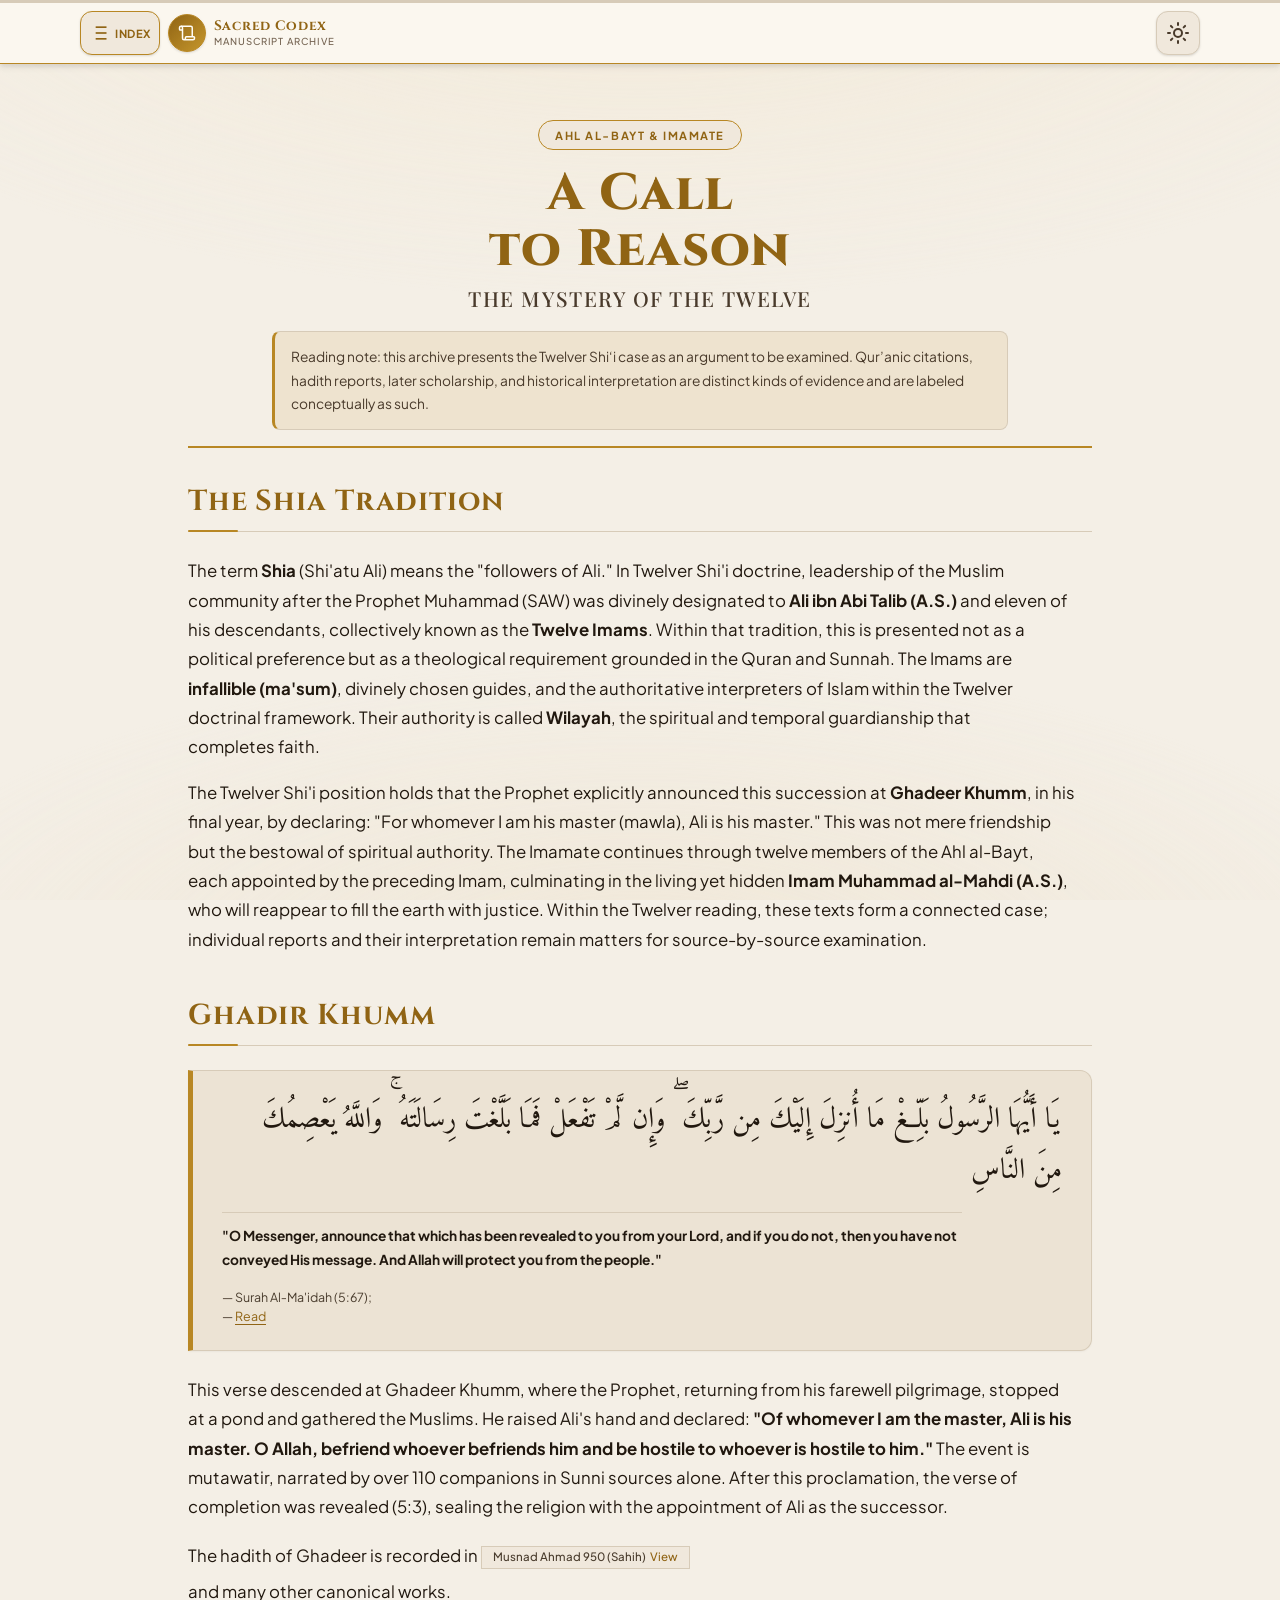
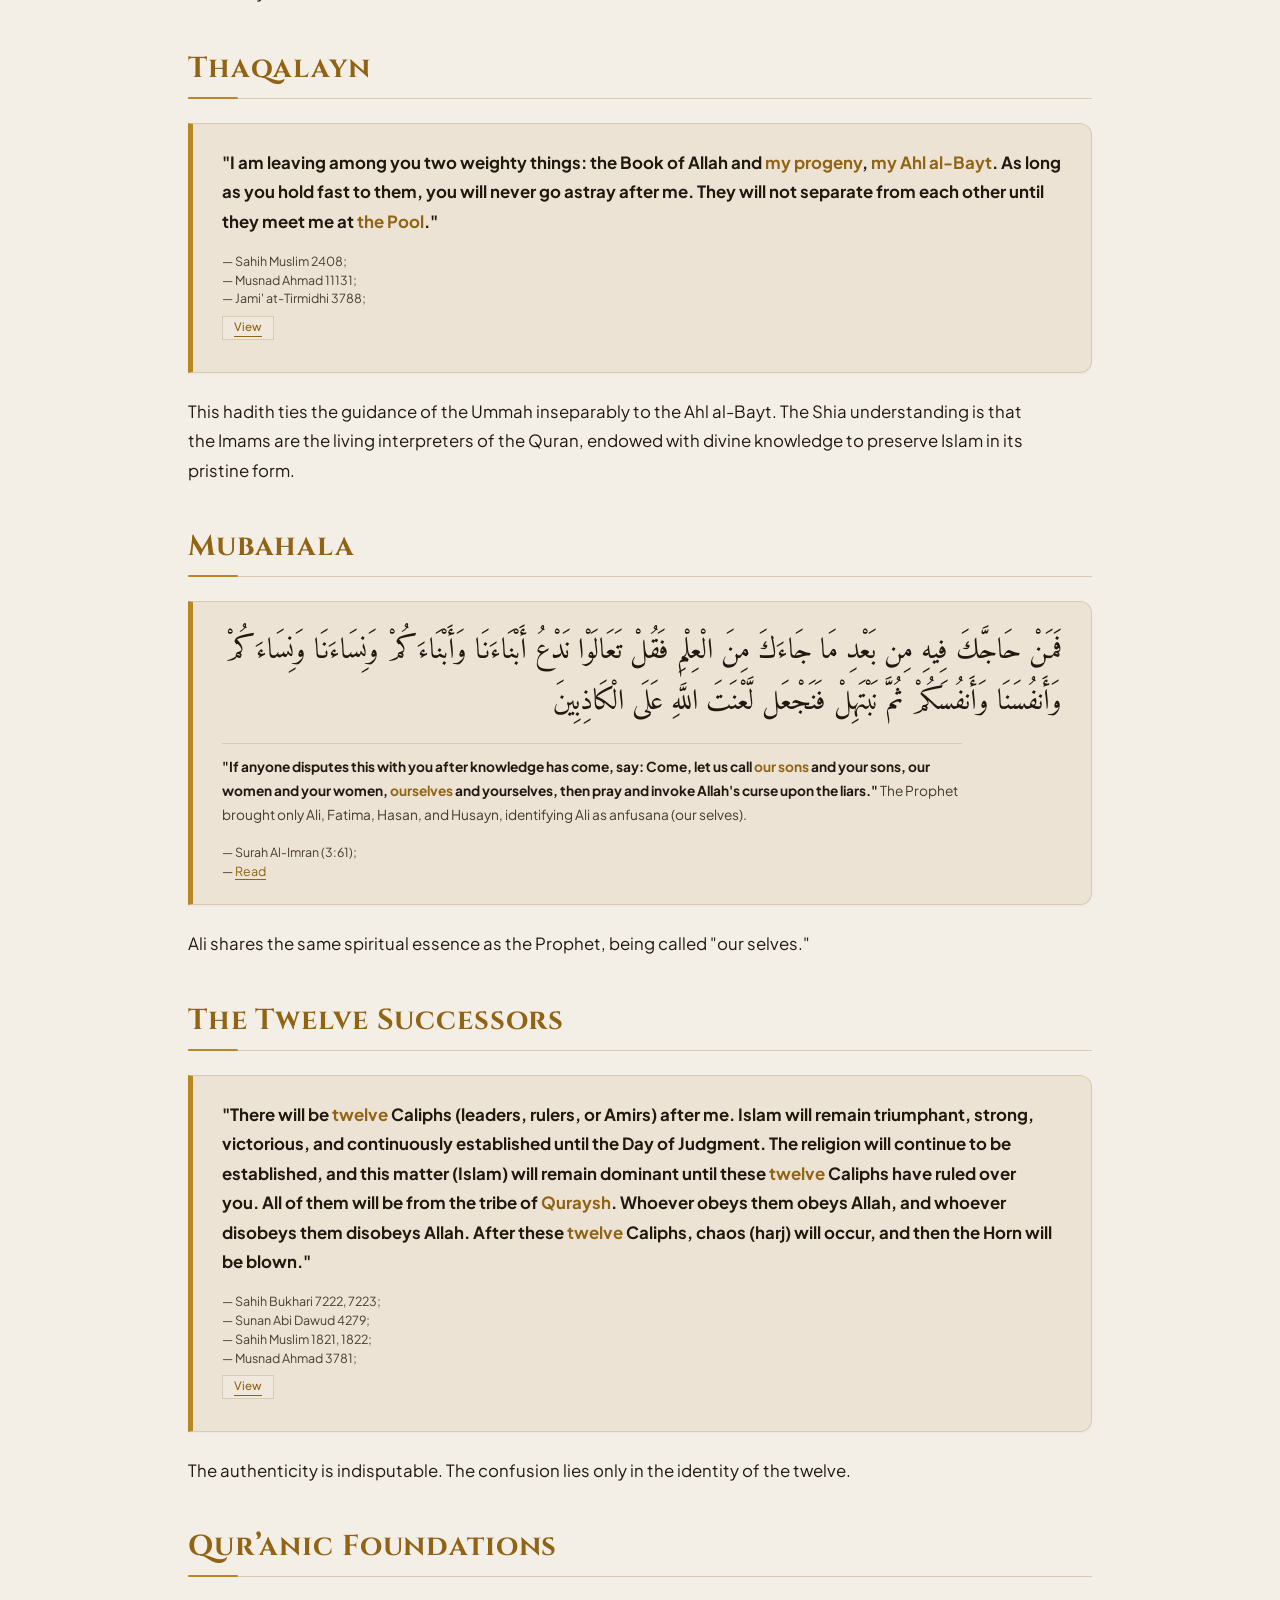
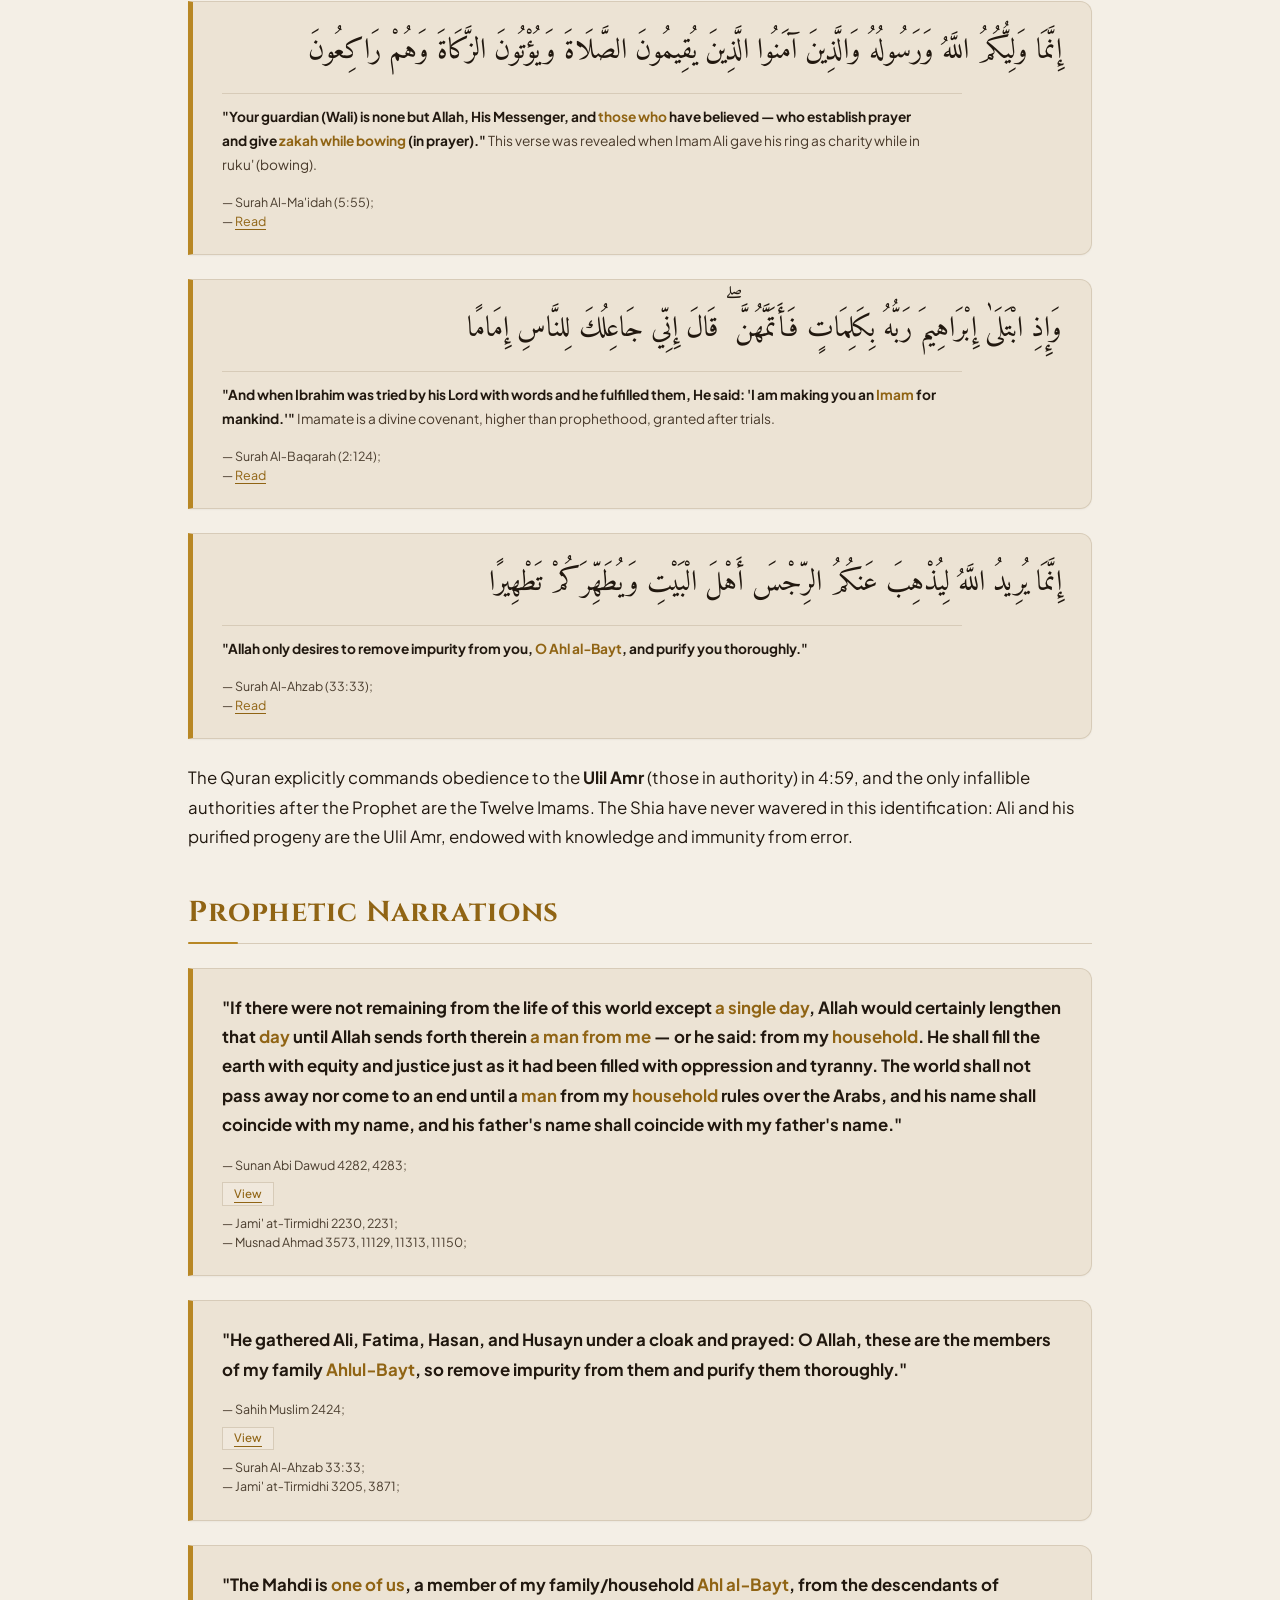
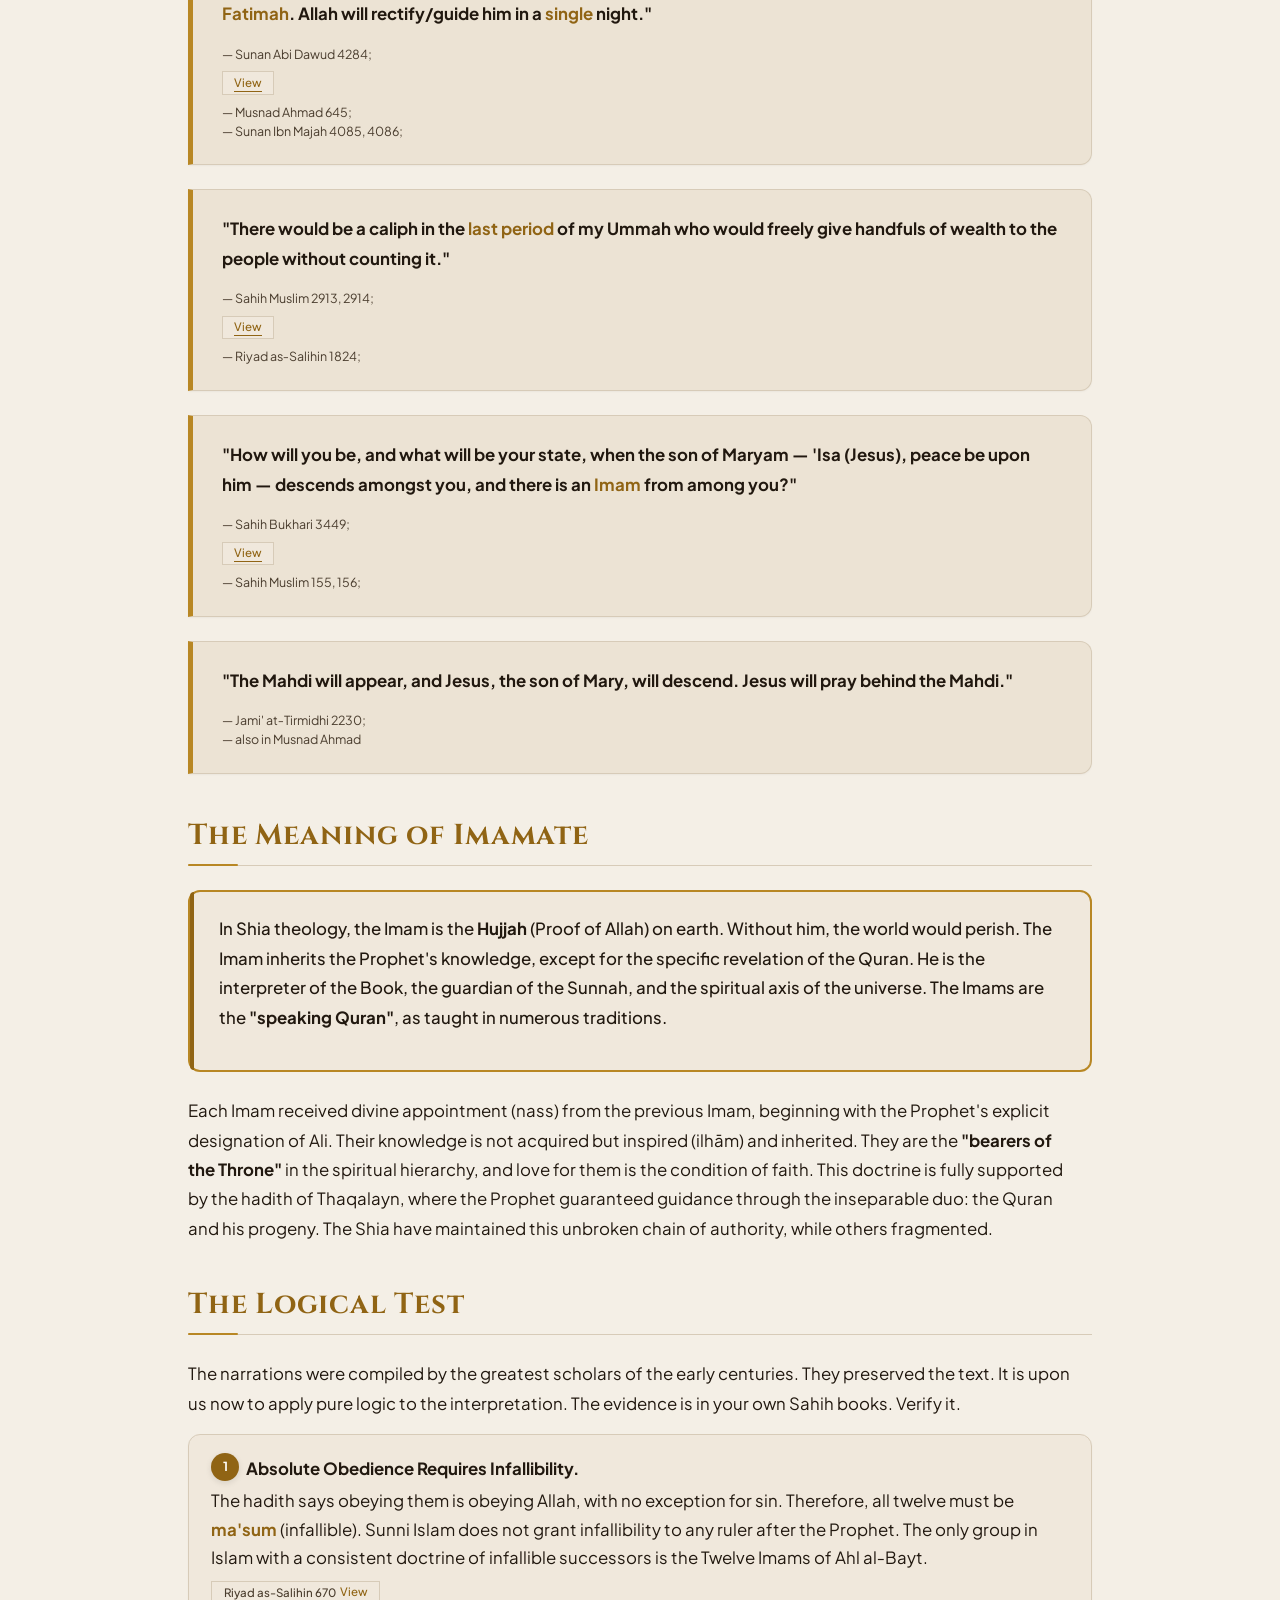
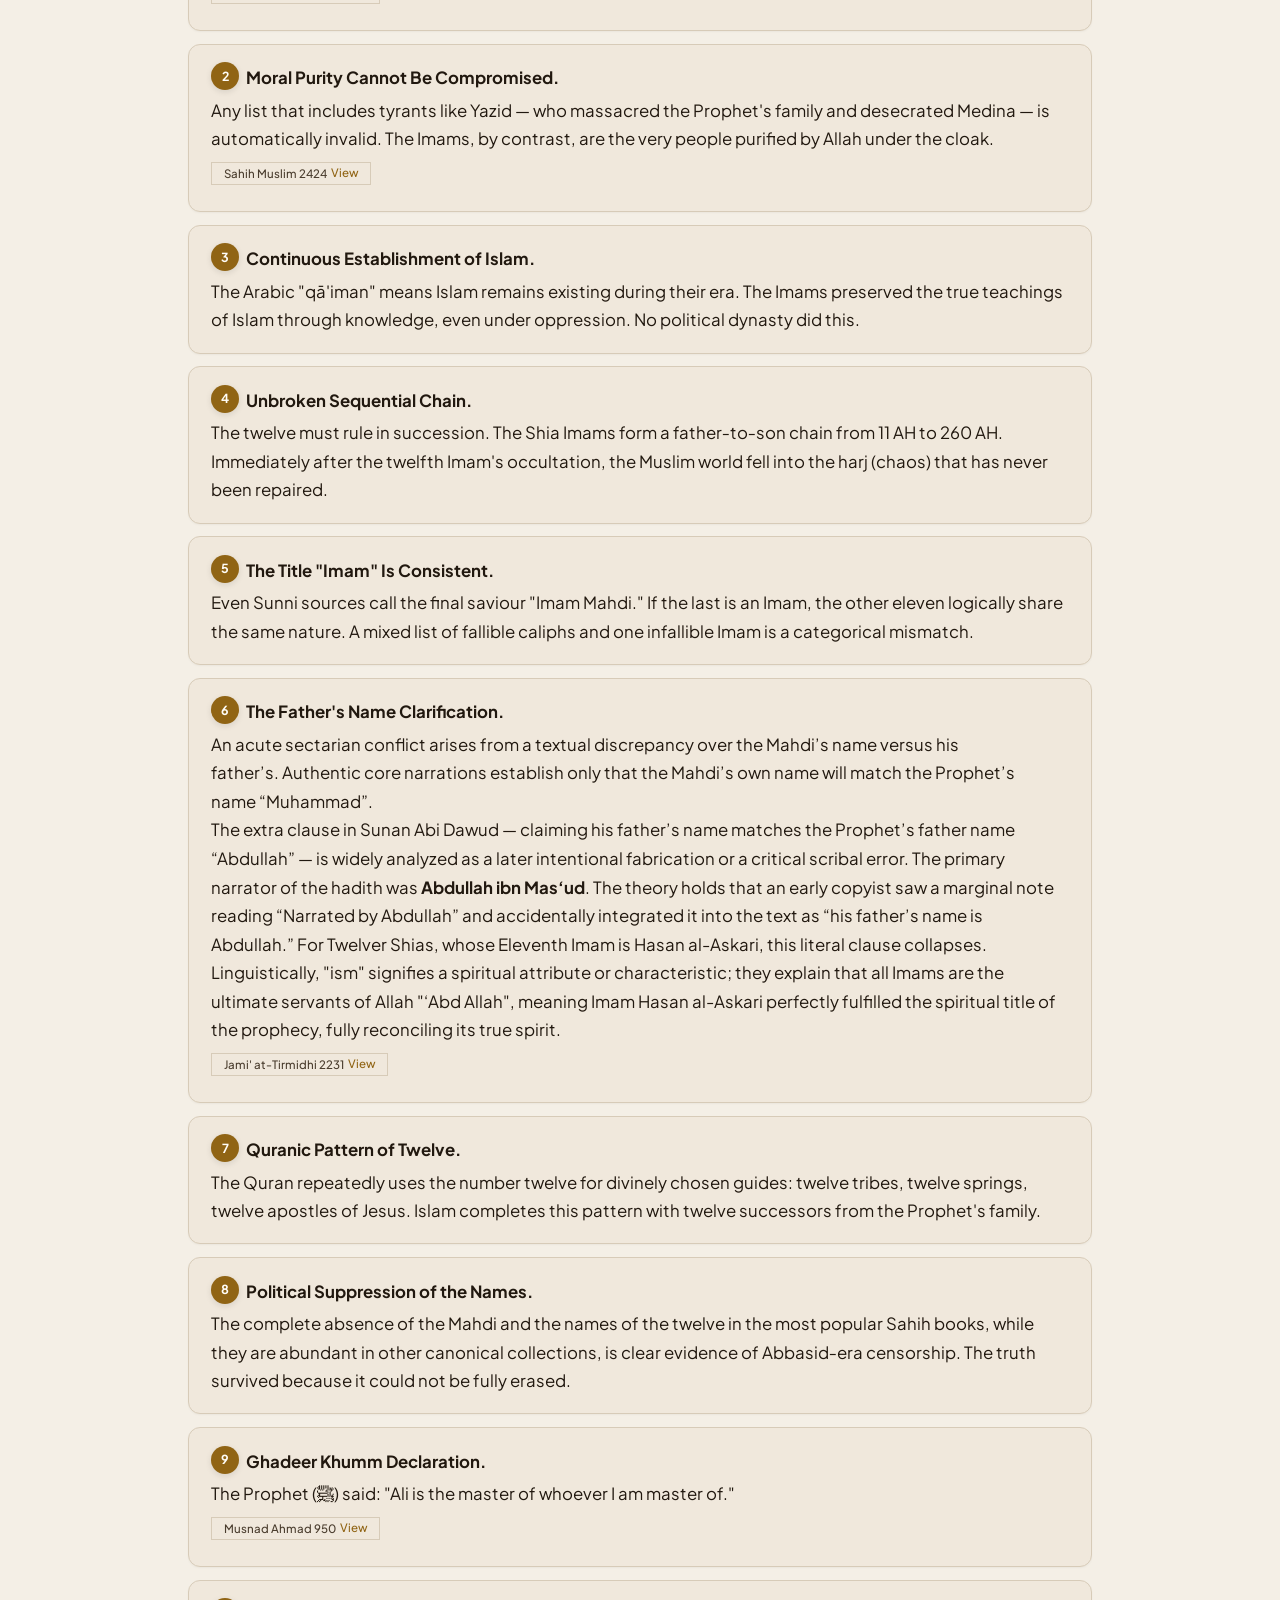
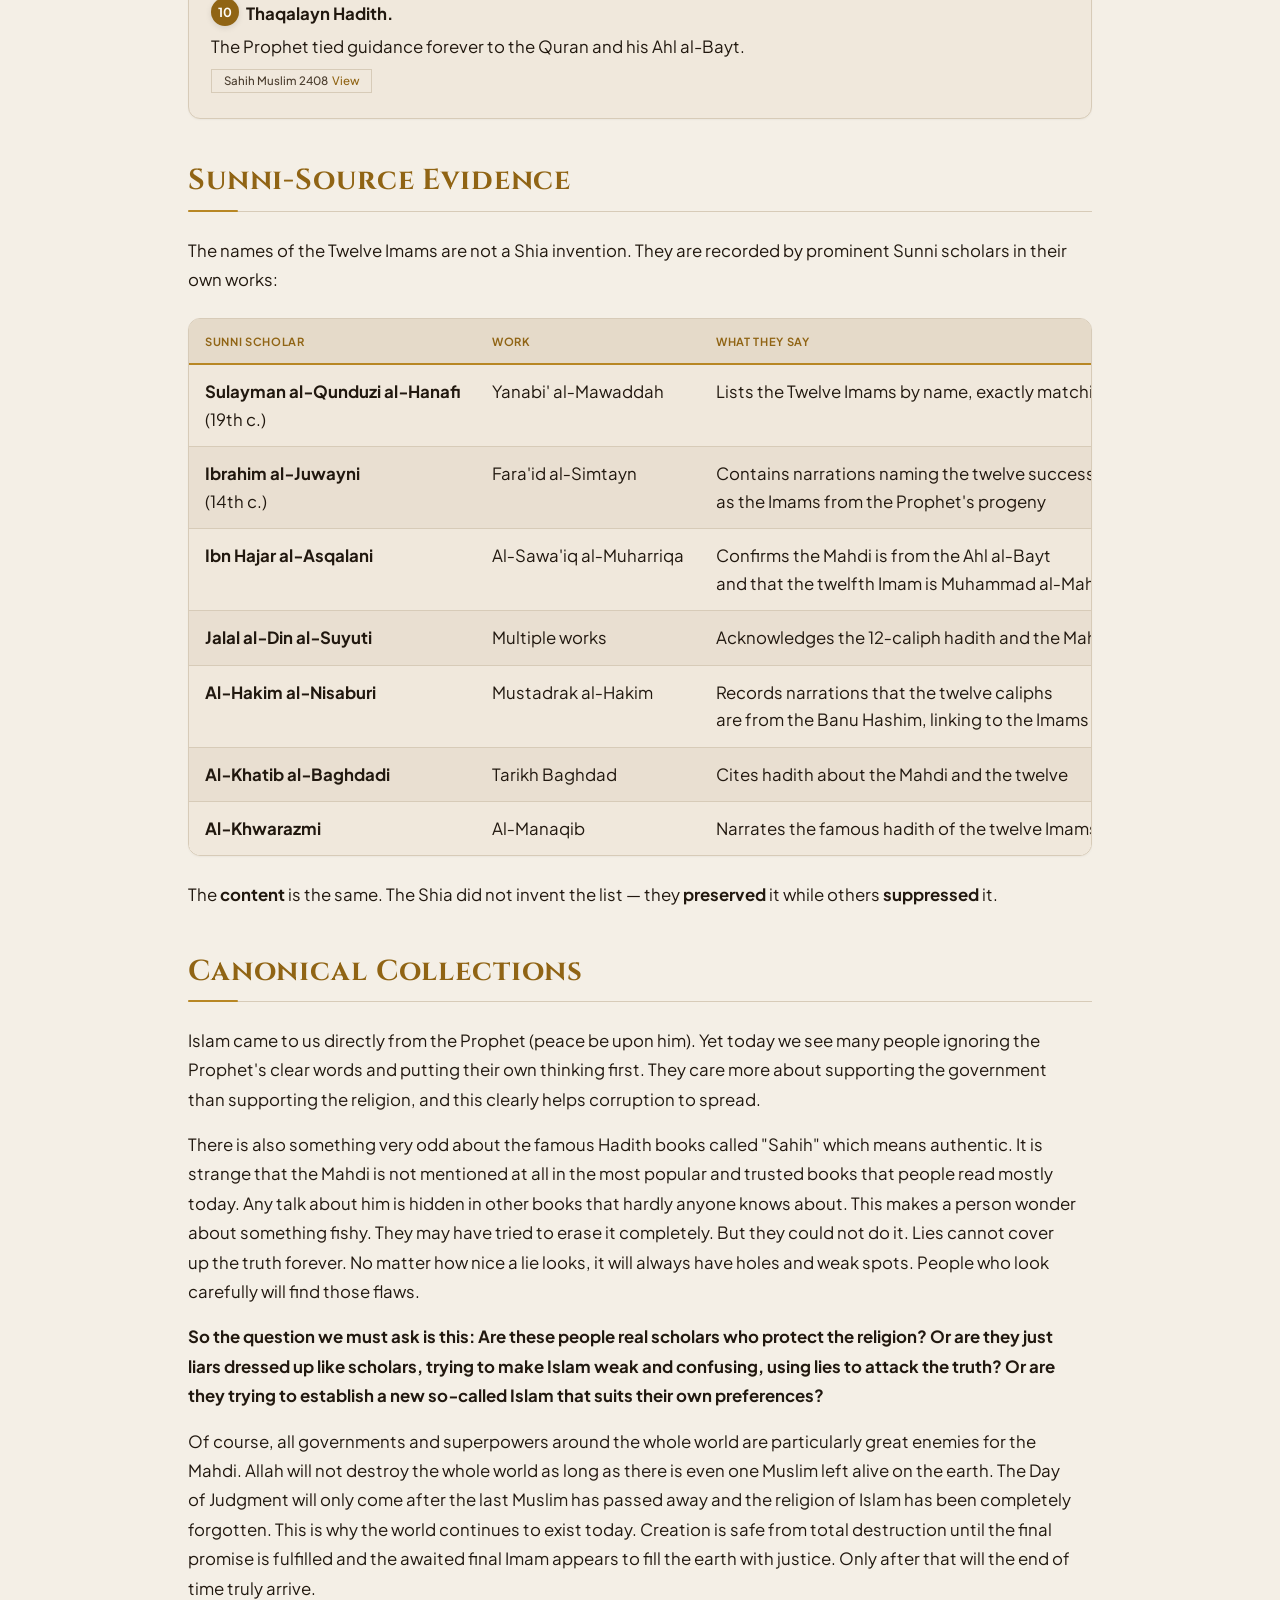
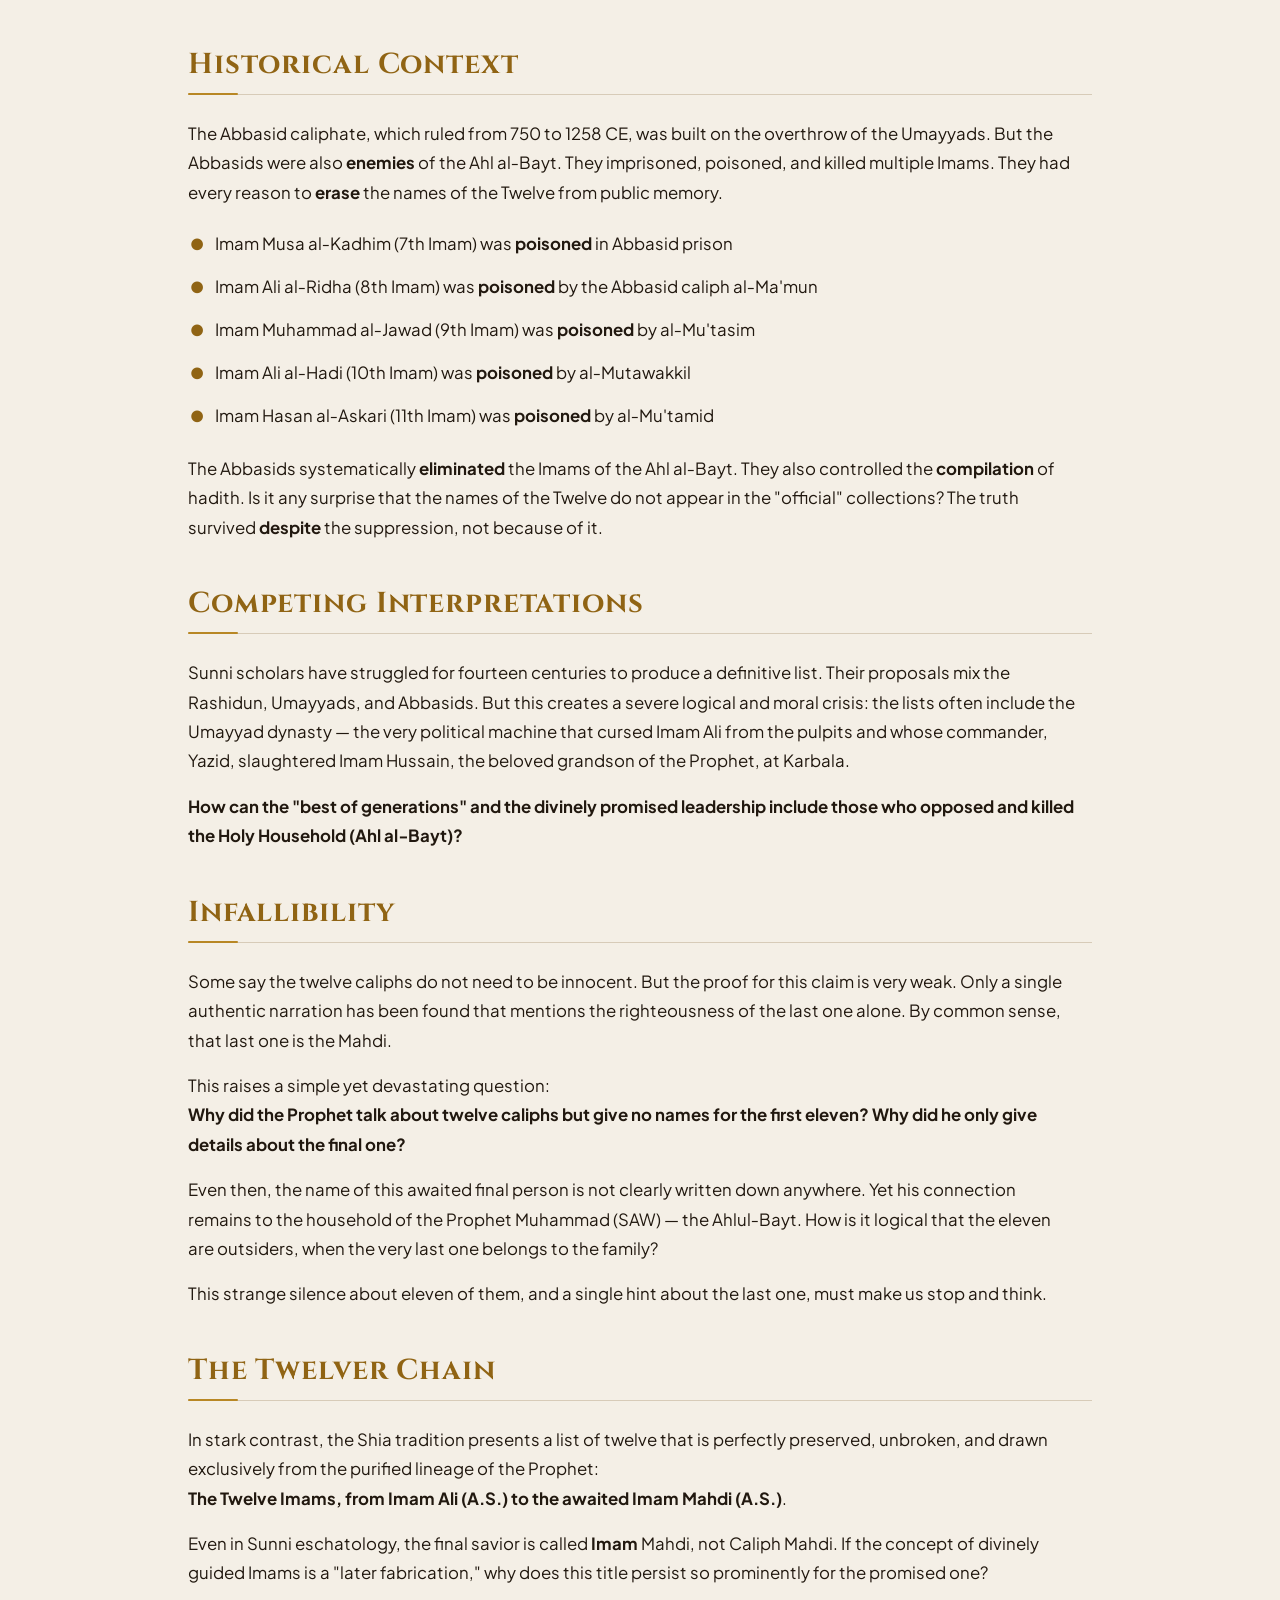
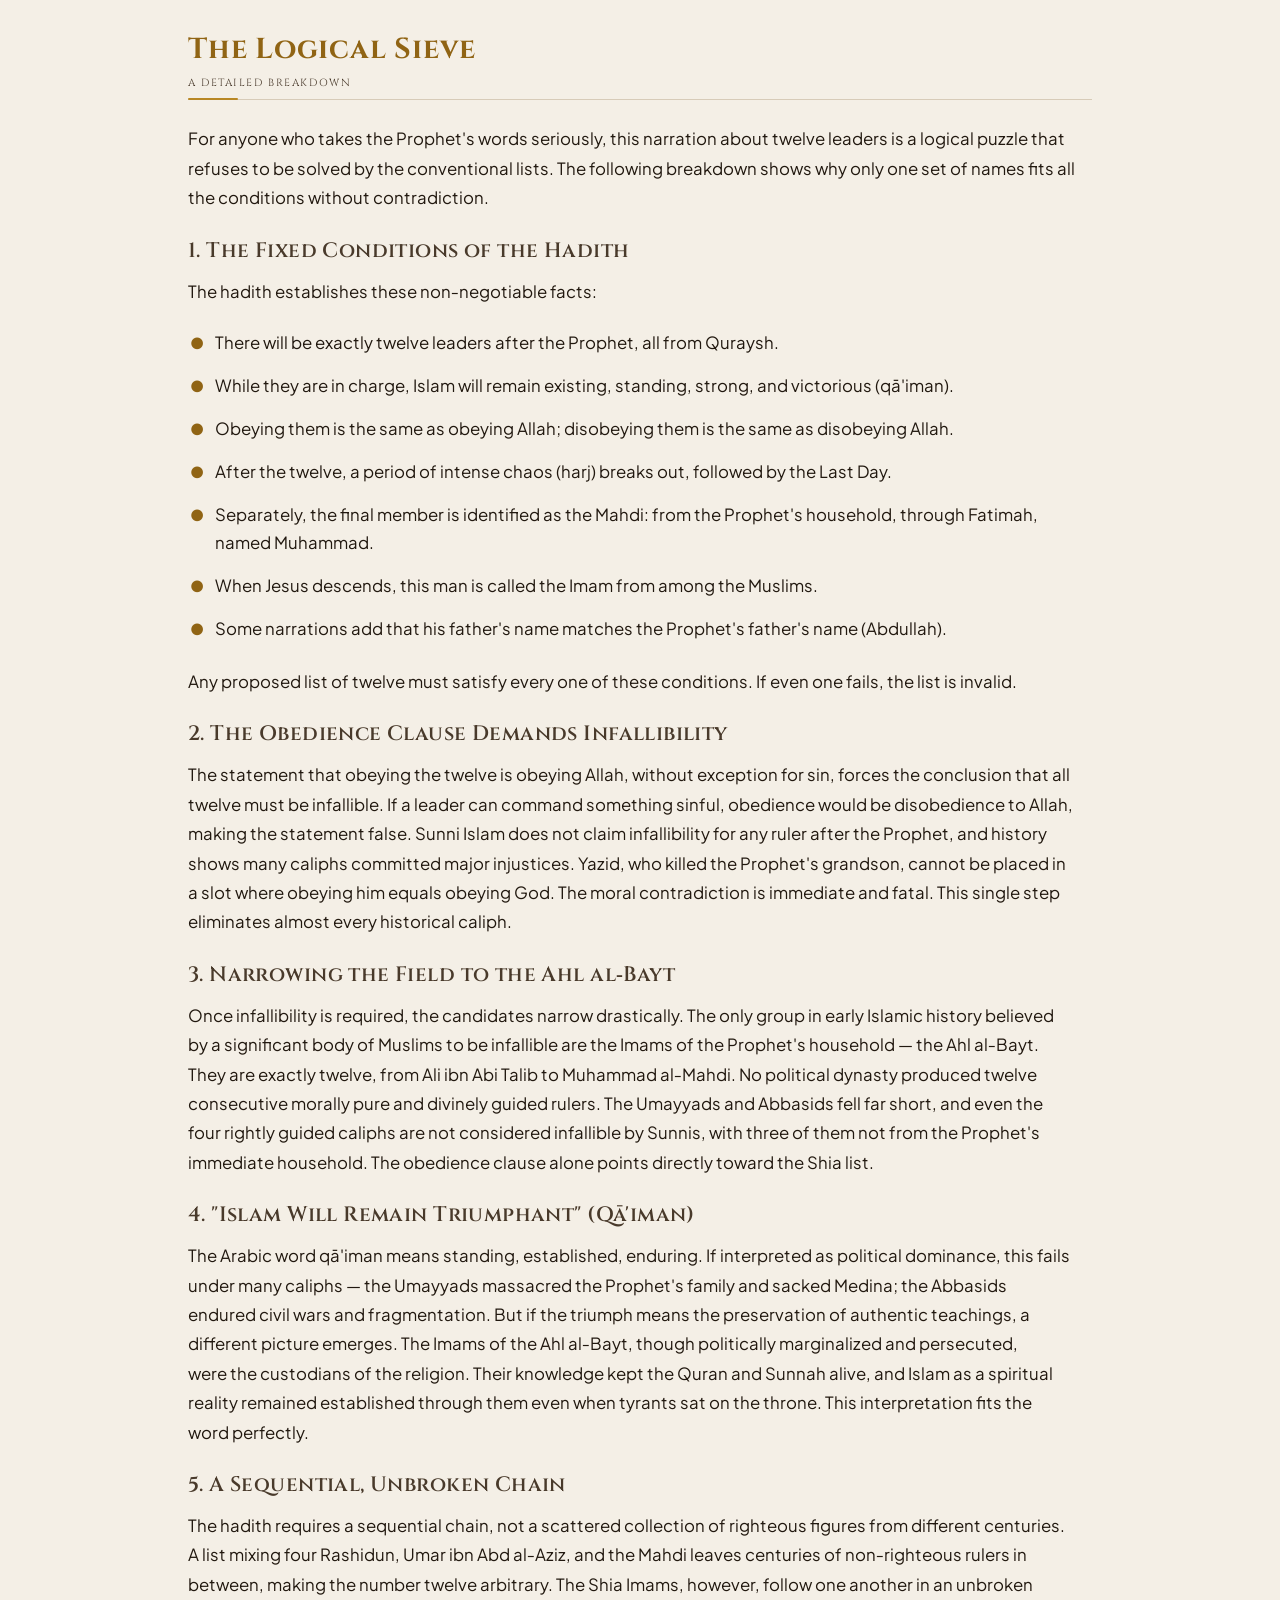
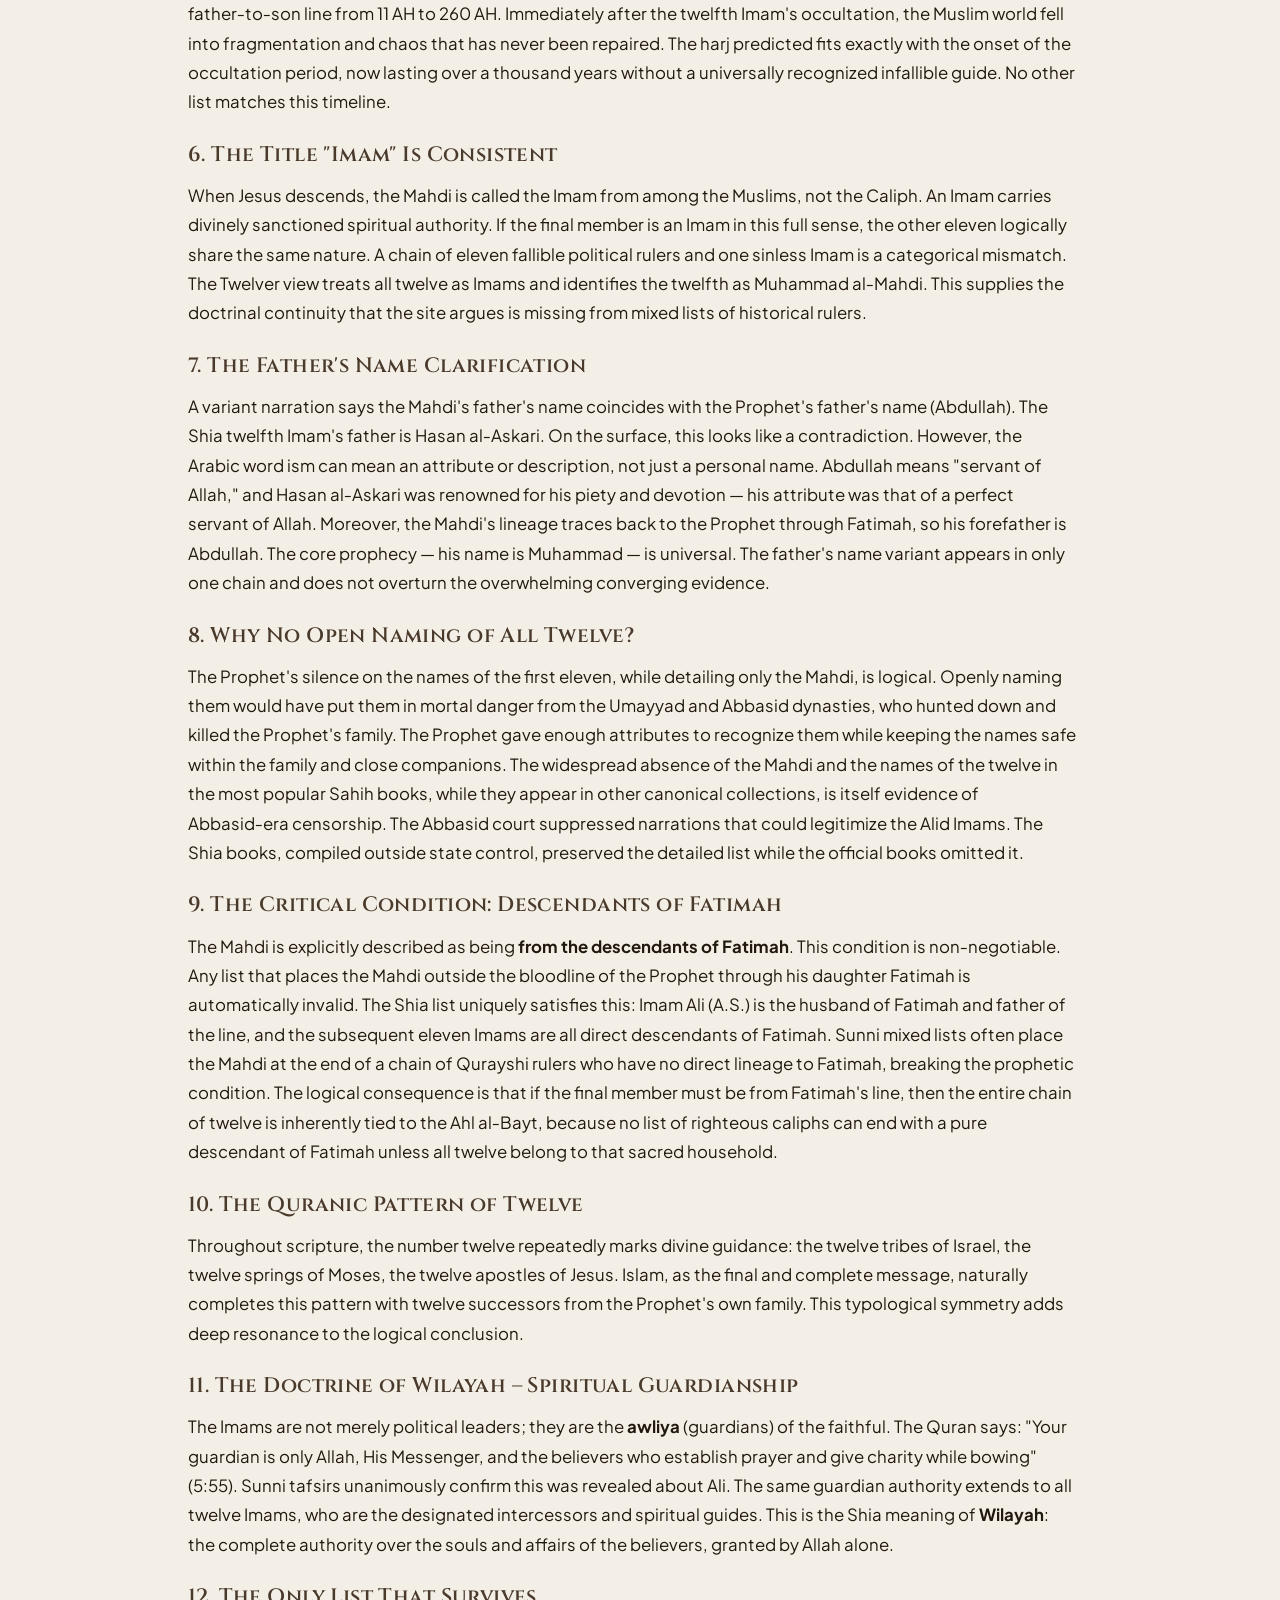
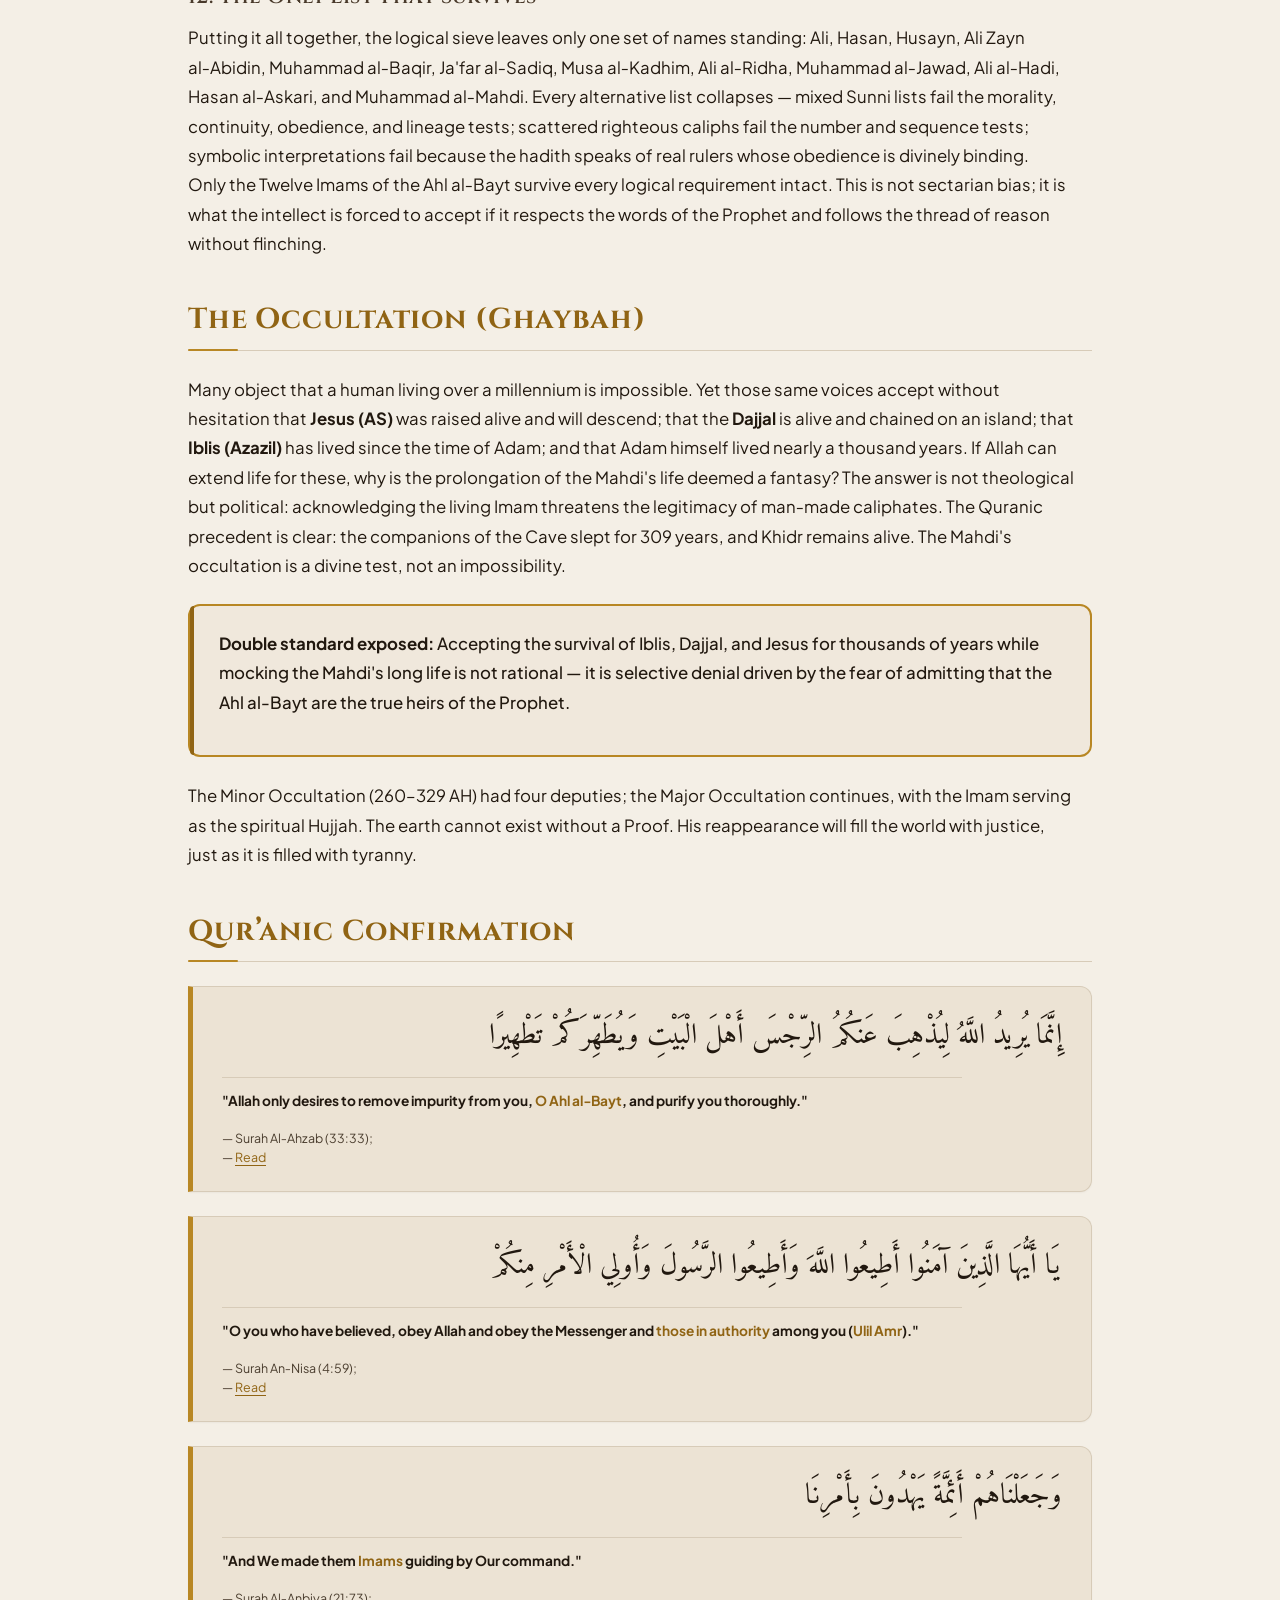
==== mahdi-database.html @ 1526a3f3 "Add files via upload" ====
<!DOCTYPE html><html dir="ltr" lang="en"><head><meta charset="utf-8"><meta content="width=device-width, initial-scale=1" name="viewport"><meta content="light dark" name="color-scheme"><meta content="#faf6ee" name="theme-color"><meta content="telephone=no" name="format-detection"><meta content="A structured study of Twelver Shi&lsquo;i claims about Imamate and the Mahdi, with Qur&rsquo;anic passages, hadith reports, historical context, and competing interpretations distinguished." name="description"><title>Sacred Codex &mdash; Mahdi Database</title><link href="https://sacredcodex.example/mahdi-database.html" rel="canonical"><meta content="article" property="og:type"><meta content="Sacred Codex" property="og:site_name"><meta content="en" property="og:locale"><meta content="Sacred Codex" property="og:title"><meta content="The Mystery of the Twelve: Logical proof from Quran, Hadith and history that the Twelve Imams are the only valid successors, with detailed Shia doctrine." property="og:description"><meta content="https://sacredcodex.example/mahdi-database.html" property="og:url"><meta content="summary_large_image" name="twitter:card"><meta content="Sacred Codex" name="twitter:title"><meta content="The Mystery of the Twelve: Logical proof from Quran, Hadith and history that the Twelve Imams are the only valid successors, with detailed Shia doctrine." name="twitter:description"><link href="https://fonts.googleapis.com" rel="preconnect"><link crossorigin href="https://fonts.gstatic.com" rel="preconnect"><link as="style" href="https://fonts.googleapis.com/css2?family=Amiri:wght@400;700&family=Cinzel:wght@600;700;800&family=Playfair+Display:ital,wght@0,500;0,600;1,500&family=Plus+Jakarta+Sans:wght@400;500;600;700&display=swap" rel="preload"><link href="https://fonts.googleapis.com/css2?family=Amiri:wght@400;700&family=Cinzel:wght@600;700;800&family=Playfair+Display:ital,wght@0,500;0,600;1,500&family=Plus+Jakarta+Sans:wght@400;500;600;700&display=swap" rel="stylesheet"><link href="style.css" rel="stylesheet"><link href="favicon.svg" rel="icon" type="image/svg+xml"><script>!function(){try{var t=localStorage.getItem('theme');t&&'light'!==t&&document.documentElement.setAttribute('data-theme',t)}catch(e){}}();</script><script type="application/ld+json">{"@context":"https://schema.org","@type":"Article","headline":"A Call to Reason","description":"A structured study of Twelver Shi’i claims about Imamate and the Mahdi, with Quranic passages, hadith reports, historical context, and competing interpretations distinguished.","inLanguage":"en","isPartOf":{"@type":"WebSite","name":"Sacred Codex","url":"https://sacredcodex.example/"},"url":"https://sacredcodex.example/mahdi-database.html","publisher":{"@type":"Organization","name":"Sacred Codex"}}</script></head><body><svg aria-hidden="true" style="position:absolute;width:0;height:0;overflow:hidden" xmlns="http://www.w3.org/2000/svg"><symbol id="icon-book" viewBox="0 0 24 24"><path d="M19 17V5a2 2 0 0 0-2-2H4"></path><path d="M8 21h12a2 2 0 0 0 2-2v-1a1 1 0 0 0-1-1H11a1 1 0 0 0-1 1v1a2 2 0 1 1-4 0V5a2 2 0 1 0-4 0v2a1 1 0 0 0 1 1h3"></path></symbol></svg><a class="skip-link" href="#main-content">Skip to main content</a><div class="page"><header class="site-header"><div aria-hidden="true" class="progress-bar"><div class="progress-bar__fill" id="progressBarInner"></div></div><div class="header__container"><div class="header__brand"><button aria-controls="sidebarNav" aria-expanded="false" aria-label="Toggle navigation" class="btn btn--sidebar-toggle" id="sidebarToggle" type="button"><svg aria-hidden="true" fill="none" height="20" stroke="currentColor" stroke-width="2" viewbox="0 0 24 24" width="20"><path d="M3 5h.01"></path><path d="M3 12h.01"></path><path d="M3 19h.01"></path><path d="M8 5h13"></path><path d="M8 12h13"></path><path d="M8 19h13"></path></svg><span class="btn__label">Index</span></button><button aria-label="Scroll to top" class="logo-link" id="brandScrollTop" type="button"><span class="logo-icon"><svg aria-hidden="true" fill="none" height="24" stroke="currentColor" stroke-width="2" viewbox="0 0 24 24" width="24"><use href="#icon-book"></use></svg></span><span class="logo-text"><span class="logo-text__title">Sacred Codex</span><span class="logo-text__sub">Manuscript Archive</span></span></button></div><div class="header__actions"><button aria-label="Switch theme" class="btn btn--icon" id="themeToggle" type="button"><svg aria-hidden="true" fill="none" height="24" id="themeIcon" stroke="currentColor" stroke-linecap="round" stroke-linejoin="round" stroke-width="2" viewbox="0 0 24 24" width="24"><circle cx="12" cy="12" r="4"></circle><path d="M12 2v2"></path><path d="M12 20v2"></path><path d="m4.93 4.93 1.41 1.41"></path><path d="m17.66 17.66 1.41 1.41"></path><path d="M2 12h2"></path><path d="M20 12h2"></path><path d="m6.34 17.66-1.41 1.41"></path><path d="m19.07 4.93-1.41 1.41"></path></svg></button></div></div></header><div aria-hidden="true" class="sidebar-overlay" id="sidebarOverlay"></div><nav aria-label="Main navigation" class="sidebar" id="sidebarNav" tabindex="-1"><h2 class="sr-only" id="sidebarTitle">Navigation</h2><a href="index.html">The Final Countdown</a><a aria-current="page" href="mahdi-database.html">Mahdi Database</a><a href="tawhid.html">Oneness of Allah</a><div aria-label="Theme selection" class="sidebar__themes" role="group"><button aria-pressed="true" class="sidebar__theme-btn active-theme" data-theme-value="light" type="button"><svg aria-hidden="true" fill="none" height="24" stroke="currentColor" stroke-width="2" viewbox="0 0 24 24" width="24"><circle cx="12" cy="12" r="4"></circle><path d="M12 2v2"></path><path d="M12 20v2"></path></svg>Parchment</button><button aria-pressed="false" class="sidebar__theme-btn" data-theme-value="dark" type="button"><svg aria-hidden="true" fill="none" height="24" stroke="currentColor" stroke-width="2" viewbox="0 0 24 24" width="24"><path d="M12 3a6 6 0 0 0 9 9 9 9 0 1 1-9-9Z"></path></svg>Dark</button><button aria-pressed="false" class="sidebar__theme-btn" data-theme-value="manuscript" type="button"><svg aria-hidden="true" fill="none" height="24" stroke="currentColor" stroke-width="2" viewbox="0 0 24 24" width="24"><use href="#icon-book"></use></svg>Manuscript</button></div></nav><main class="main-content" id="main-content"><article class="article"><header class="article__header"><span class="badge">Ahl al‑Bayt &amp; Imamate</span><h1>A Call<br>to Reason</h1><p class="article__subtitle">The Mystery of the Twelve</p><p class="u-source">Reading note: this archive presents the Twelver Shi&lsquo;i case as an argument to be examined. Qur&rsquo;anic citations, hadith reports, later scholarship, and historical interpretation are distinct kinds of evidence and are labeled conceptually as such.</p></header><section class="section"><h2>The Shia Tradition</h2><p>The term <strong>Shia</strong> (Shi'atu Ali) means the "followers of Ali." In Twelver Shi'i doctrine, leadership of the Muslim community after the Prophet Muhammad (SAW) was divinely designated to <strong>Ali ibn Abi Talib (A.S.)</strong> and eleven of his descendants, collectively known as the <strong>Twelve Imams</strong>. Within that tradition, this is presented not as a political preference but as a theological requirement grounded in the Quran and Sunnah. The Imams are <strong>infallible (ma'sum)</strong>, divinely chosen guides, and the authoritative interpreters of Islam within the Twelver doctrinal framework. Their authority is called <strong>Wilayah</strong>, the spiritual and temporal guardianship that completes faith.</p><p>The Twelver Shi'i position holds that the Prophet explicitly announced this succession at <strong>Ghadeer Khumm</strong>, in his final year, by declaring: "For whomever I am his master (mawla), Ali is his master." This was not mere friendship but the bestowal of spiritual authority. The Imamate continues through twelve members of the Ahl al-Bayt, each appointed by the preceding Imam, culminating in the living yet hidden <strong>Imam Muhammad al-Mahdi (A.S.)</strong>, who will reappear to fill the earth with justice. Within the Twelver reading, these texts form a connected case; individual reports and their interpretation remain matters for source-by-source examination.</p></section><section class="section"><h2>Ghadir Khumm</h2><blockquote class="verse-box" data-verse="5:67"></blockquote><p>This verse descended at Ghadeer Khumm, where the Prophet, returning from his farewell pilgrimage, stopped at a pond and gathered the Muslims. He raised Ali's hand and declared: <strong>"Of whomever I am the master, Ali is his master. O Allah, befriend whoever befriends him and be hostile to whoever is hostile to him."</strong> The event is mutawatir, narrated by over 110 companions in Sunni sources alone. After this proclamation, the verse of completion was revealed (5:3), sealing the religion with the appointment of Ali as the successor.</p><p>The hadith of Ghadeer is recorded in <span class="hadith-inline">Musnad Ahmad 950 (Sahih) <a href="https://sunnah.com/ahmad:950" rel="noopener" target="_blank">View</a></span><br>and many other canonical works.</p></section><section class="section"><h2>Thaqalayn</h2><blockquote class="verse-box"><p><strong>"I am leaving among you two weighty things: the Book of Allah and <span class="highlight">my progeny</span>, <span class="highlight">my Ahl al-Bayt</span>. As long as you hold fast to them, you will never go astray after me. They will not separate from each other until they meet me at <span class="highlight">the Pool</span>."</strong></p><cite class="verse-box__source">&mdash; Sahih Muslim 2408;<br>&mdash; Musnad Ahmad 11131;<br>&mdash; Jami' at-Tirmidhi 3788;<br><span class="hadith-inline"><a href="https://sunnah.com/tirmidhi:3788" rel="noopener" target="_blank">View</a></span></cite></blockquote><p>This hadith ties the guidance of the Ummah inseparably to the Ahl al-Bayt. The Shia understanding is that the Imams are the living interpreters of the Quran, endowed with divine knowledge to preserve Islam in its pristine form.</p></section><section class="section"><h2>Mubahala</h2><blockquote class="verse-box" data-verse="3:61"></blockquote><p>Ali shares the same spiritual essence as the Prophet, being called "our selves."</p></section><section class="section"><h2>The Twelve Successors</h2><blockquote class="verse-box"><p><strong>"There will be <span class="highlight">twelve</span> Caliphs (leaders, rulers, or Amirs) after me. Islam will remain triumphant, strong, victorious, and continuously established until the Day of Judgment. The religion will continue to be established, and this matter (Islam) will remain dominant until these <span class="highlight">twelve</span> Caliphs have ruled over you. All of them will be from the tribe of <span class="highlight">Quraysh</span>. Whoever obeys them obeys Allah, and whoever disobeys them disobeys Allah. After these <span class="highlight">twelve</span> Caliphs, chaos (harj) will occur, and then the Horn will be blown."</strong></p><cite class="verse-box__source">&mdash; Sahih Bukhari 7222, 7223;<br>&mdash; Sunan Abi Dawud 4279;<br>&mdash; Sahih Muslim 1821, 1822;<br>&mdash; Musnad Ahmad 3781;<br><span class="hadith-inline"><a href="https://sunnah.com/bukhari:7222" rel="noopener" target="_blank">View</a></span></cite></blockquote><p>The authenticity is indisputable. The confusion lies only in the identity of the twelve.</p></section><section class="section"><h2>Qur&rsquo;anic Foundations</h2><blockquote class="verse-box" data-verse="5:55"></blockquote><blockquote class="verse-box" data-verse="2:124"></blockquote><blockquote class="verse-box" data-verse="33:33"></blockquote><p>The Quran explicitly commands obedience to the <strong>Ulil Amr</strong> (those in authority) in 4:59, and the only infallible authorities after the Prophet are the Twelve Imams. The Shia have never wavered in this identification: Ali and his purified progeny are the Ulil Amr, endowed with knowledge and immunity from error.</p></section><section class="section"><h2>Prophetic Narrations</h2><blockquote class="verse-box"><p><strong>"If there were not remaining from the life of this world except <span class="highlight">a single day</span>, Allah would certainly lengthen that <span class="highlight">day</span> until Allah sends forth therein <span class="highlight">a man from me</span> &mdash; or he said: from my <span class="highlight">household</span>. He shall fill the earth with equity and justice just as it had been filled with oppression and tyranny. The world shall not pass away nor come to an end until a <span class="highlight">man</span> from my <span class="highlight">household</span> rules over the Arabs, and his name shall coincide with my name, and his father's name shall coincide with my father's name."</strong></p><cite class="verse-box__source">&mdash; Sunan Abi Dawud 4282, 4283;<br><span class="hadith-inline"><a href="https://sunnah.com/abudawud:4282" rel="noopener" target="_blank">View</a></span><br>&mdash; Jami' at‑Tirmidhi 2230, 2231;<br>&mdash; Musnad Ahmad 3573, 11129, 11313, 11150;</cite></blockquote><blockquote class="verse-box"><p><strong>"He gathered Ali, Fatima, Hasan, and Husayn under a cloak and prayed: O Allah, these are the members of my family <span class="highlight">Ahlul‑Bayt</span>, so remove impurity from them and purify them thoroughly."</strong></p><cite class="verse-box__source">&mdash; Sahih Muslim 2424;<br><span class="hadith-inline"><a href="https://sunnah.com/muslim:2424" rel="noopener" target="_blank">View</a></span><br>&mdash; Surah Al-Ahzab 33:33;<br>&mdash; Jami' at‑Tirmidhi 3205, 3871;</cite></blockquote><blockquote class="verse-box"><p><strong>"The Mahdi is <span class="highlight">one of us</span>, a member of my family/household <span class="highlight">Ahl al‑Bayt</span>, from the descendants of <span class="highlight">Fatimah</span>. Allah will rectify/guide him in a <span class="highlight">single</span> night."</strong></p><cite class="verse-box__source">&mdash; Sunan Abi Dawud 4284;<br><span class="hadith-inline"><a href="https://sunnah.com/abudawud:4284" rel="noopener" target="_blank">View</a></span><br>&mdash; Musnad Ahmad 645;<br>&mdash; Sunan Ibn Majah 4085, 4086;</cite></blockquote><blockquote class="verse-box"><p><strong>"There would be a caliph in the <span class="highlight">last period</span> of my Ummah who would freely give handfuls of wealth to the people without counting it."</strong></p><cite class="verse-box__source">&mdash; Sahih Muslim 2913, 2914;<br><span class="hadith-inline"><a href="https://sunnah.com/muslim:2914" rel="noopener" target="_blank">View</a></span><br>&mdash; Riyad as‑Salihin 1824;</cite></blockquote><blockquote class="verse-box"><p><strong>"How will you be, and what will be your state, when the son of Maryam &mdash; 'Isa (Jesus), peace be upon him &mdash; descends amongst you, and there is an <span class="highlight">Imam</span> from among you?"</strong></p><cite class="verse-box__source">&mdash; Sahih Bukhari 3449;<br><span class="hadith-inline"><a href="https://sunnah.com/bukhari:3449" rel="noopener" target="_blank">View</a></span><br>&mdash; Sahih Muslim 155, 156;</cite></blockquote><blockquote class="verse-box"><p><strong>"The Mahdi will appear, and Jesus, the son of Mary, will descend. Jesus will pray behind the Mahdi."</strong></p><cite class="verse-box__source">&mdash; Jami' at‑Tirmidhi 2230;<br>&mdash; also in Musnad Ahmad</cite></blockquote></section><section class="section"><h2>The Meaning of Imamate</h2><div class="callout-box"><p>In Shia theology, the Imam is the <strong>Hujjah</strong> (Proof of Allah) on earth. Without him, the world would perish. The Imam inherits the Prophet's knowledge, except for the specific revelation of the Quran. He is the interpreter of the Book, the guardian of the Sunnah, and the spiritual axis of the universe. The Imams are the <strong>"speaking Quran"</strong>, as taught in numerous traditions.</p></div><p>Each Imam received divine appointment (nass) from the previous Imam, beginning with the Prophet's explicit designation of Ali. Their knowledge is not acquired but inspired (ilh&amacr;m) and inherited. They are the <strong>"bearers of the Throne"</strong> in the spiritual hierarchy, and love for them is the condition of faith. This doctrine is fully supported by the hadith of Thaqalayn, where the Prophet guaranteed guidance through the inseparable duo: the Quran and his progeny. The Shia have maintained this unbroken chain of authority, while others fragmented.</p></section><section class="section"><h2>The Logical Test</h2><p>The narrations were compiled by the greatest scholars of the early centuries. They preserved the text. It is upon us now to apply pure logic to the interpretation. The evidence is in your own Sahih books. Verify it.</p><ol class="proof-steps"><li><span class="step-num">1</span><strong>Absolute Obedience Requires Infallibility.</strong><br>The hadith says obeying them is obeying Allah, with no exception for sin. Therefore, all twelve must be <span class="highlight">ma'sum</span> (infallible). Sunni Islam does not grant infallibility to any ruler after the Prophet. The only group in Islam with a consistent doctrine of infallible successors is the Twelve Imams of Ahl al‑Bayt.<br><span class="hadith-inline">Riyad as-Salihin 670 <a href="https://sunnah.com/riyadussalihin:670" rel="noopener" target="_blank">View</a></span></li><li><span class="step-num">2</span><strong>Moral Purity Cannot Be Compromised.</strong><br>Any list that includes tyrants like Yazid &mdash; who massacred the Prophet's family and desecrated Medina &mdash; is automatically invalid. The Imams, by contrast, are the very people purified by Allah under the cloak.<br><span class="hadith-inline">Sahih Muslim 2424 <a href="https://sunnah.com/muslim:2424" rel="noopener" target="_blank">View</a></span></li><li><span class="step-num">3</span><strong>Continuous Establishment of Islam.</strong><br>The Arabic "q&amacr;'iman" means Islam remains existing during their era. The Imams preserved the true teachings of Islam through knowledge, even under oppression. No political dynasty did this.</li><li><span class="step-num">4</span><strong>Unbroken Sequential Chain.</strong><br>The twelve must rule in succession. The Shia Imams form a father‑to‑son chain from 11 AH to 260 AH. Immediately after the twelfth Imam's occultation, the Muslim world fell into the harj (chaos) that has never been repaired.</li><li><span class="step-num">5</span><strong>The Title "Imam" Is Consistent.</strong><br>Even Sunni sources call the final saviour "Imam Mahdi." If the last is an Imam, the other eleven logically share the same nature. A mixed list of fallible caliphs and one infallible Imam is a categorical mismatch.</li><li><span class="step-num">6</span><strong>The Father's Name Clarification.</strong><br>An acute sectarian conflict arises from a textual discrepancy over the Mahdi&rsquo;s name versus his father&rsquo;s. Authentic core narrations establish only that the Mahdi&rsquo;s own name will match the Prophet&rsquo;s name &ldquo;Muhammad&rdquo;.<br>The extra clause in Sunan Abi Dawud &mdash; claiming his father&rsquo;s name matches the Prophet&rsquo;s father name &ldquo;Abdullah&rdquo; &mdash; is widely analyzed as a later intentional fabrication or a critical scribal error. The primary narrator of the hadith was <strong>Abdullah ibn Mas&lsquo;ud</strong>. The theory holds that an early copyist saw a marginal note reading &ldquo;Narrated by Abdullah&rdquo; and accidentally integrated it into the text as &ldquo;his father&rsquo;s name is Abdullah.&rdquo; For Twelver Shias, whose Eleventh Imam is Hasan al-Askari, this literal clause collapses. Linguistically, "ism" signifies a spiritual attribute or characteristic; they explain that all Imams are the ultimate servants of Allah "&lsquo;Abd Allah", meaning Imam Hasan al-Askari perfectly fulfilled the spiritual title of the prophecy, fully reconciling its true spirit.<br><span class="hadith-inline">Jami' at‑Tirmidhi 2231 <a href="https://sunnah.com/abudawud:4282" rel="noopener" target="_blank">View</a></span></li><li><span class="step-num">7</span><strong>Quranic Pattern of Twelve.</strong><br>The Quran repeatedly uses the number twelve for divinely chosen guides: twelve tribes, twelve springs, twelve apostles of Jesus. Islam completes this pattern with twelve successors from the Prophet's family.</li><li><span class="step-num">8</span><strong>Political Suppression of the Names.</strong><br>The complete absence of the Mahdi and the names of the twelve in the most popular Sahih books, while they are abundant in other canonical collections, is clear evidence of Abbasid‑era censorship. The truth survived because it could not be fully erased.</li><li><span class="step-num">9</span><strong>Ghadeer Khumm Declaration.</strong><br>The Prophet (ﷺ) said: "Ali is the master of whoever I am master of."<br><span class="hadith-inline">Musnad Ahmad 950 <a href="https://sunnah.com/ahmad:950" rel="noopener" target="_blank">View</a></span></li><li><span class="step-num">10</span><strong>Thaqalayn Hadith.</strong><br>The Prophet tied guidance forever to the Quran and his Ahl al-Bayt.<br><span class="hadith-inline">Sahih Muslim 2408 <a href="https://sunnah.com/muslim:2408" rel="noopener" target="_blank">View</a></span></li></ol></section><section class="section"><h2>Sunni-Source Evidence</h2><p>The names of the Twelve Imams are not a Shia invention. They are recorded by prominent Sunni scholars in their own works:</p><div class="table-wrapper"><table><caption>Sunni Confirmation of the Twelve Imams</caption><thead><tr><th scope="col">Sunni Scholar</th><th scope="col">Work</th><th scope="col">What They Say</th></tr></thead><tbody><tr><td><strong>Sulayman al‑Qunduzi al‑Hanafi</strong><br>(19th c.)</td><td>Yanabi' al‑Mawaddah</td><td>Lists the Twelve Imams by name, exactly matching the Shia list</td></tr><tr><td><strong>Ibrahim al‑Juwayni</strong><br>(14th c.)</td><td>Fara'id al‑Simtayn</td><td>Contains narrations naming the twelve successors<br>as the Imams from the Prophet's progeny</td></tr><tr><td><strong>Ibn Hajar al‑Asqalani</strong></td><td>Al‑Sawa'iq al‑Muharriqa</td><td>Confirms the Mahdi is from the Ahl al‑Bayt<br>and that the twelfth Imam is Muhammad al‑Mahdi</td></tr><tr><td><strong>Jalal al‑Din al‑Suyuti</strong></td><td>Multiple works</td><td>Acknowledges the 12‑caliph hadith and the Mahdi's role</td></tr><tr><td><strong>Al‑Hakim al‑Nisaburi</strong></td><td>Mustadrak al‑Hakim</td><td>Records narrations that the twelve caliphs<br>are from the Banu Hashim, linking to the Imams</td></tr><tr><td><strong>Al‑Khatib al‑Baghdadi</strong></td><td>Tarikh Baghdad</td><td>Cites hadith about the Mahdi and the twelve</td></tr><tr><td><strong>Al‑Khwarazmi</strong></td><td>Al‑Manaqib</td><td>Narrates the famous hadith of the twelve Imams and names them</td></tr></tbody></table></div><p>The <strong>content</strong> is the same. The Shia did not invent the list &mdash; they <strong>preserved</strong> it while others <strong>suppressed</strong> it.</p></section><section class="section"><h2>Canonical Collections</h2><p>Islam came to us directly from the Prophet (peace be upon him). Yet today we see many people ignoring the Prophet's clear words and putting their own thinking first. They care more about supporting the government than supporting the religion, and this clearly helps corruption to spread.</p><p>There is also something very odd about the famous Hadith books called "Sahih" which means authentic. It is strange that the Mahdi is not mentioned at all in the most popular and trusted books that people read mostly today. Any talk about him is hidden in other books that hardly anyone knows about. This makes a person wonder about something fishy. They may have tried to erase it completely. But they could not do it. Lies cannot cover up the truth forever. No matter how nice a lie looks, it will always have holes and weak spots. People who look carefully will find those flaws.</p><p><strong>So the question we must ask is this: Are these people real scholars who protect the religion? Or are they just liars dressed up like scholars, trying to make Islam weak and confusing, using lies to attack the truth? Or are they trying to establish a new so‑called Islam that suits their own preferences?</strong></p><p>Of course, all governments and superpowers around the whole world are particularly great enemies for the Mahdi. Allah will not destroy the whole world as long as there is even one Muslim left alive on the earth. The Day of Judgment will only come after the last Muslim has passed away and the religion of Islam has been completely forgotten. This is why the world continues to exist today. Creation is safe from total destruction until the final promise is fulfilled and the awaited final Imam appears to fill the earth with justice. Only after that will the end of time truly arrive.</p></section><section class="section"><h2>Historical Context</h2><p>The Abbasid caliphate, which ruled from 750 to 1258 CE, was built on the overthrow of the Umayyads. But the Abbasids were also <strong>enemies</strong> of the Ahl al‑Bayt. They imprisoned, poisoned, and killed multiple Imams. They had every reason to <strong>erase</strong> the names of the Twelve from public memory.</p><ul class="clean-list"><li><span class="marker">●</span><div>Imam Musa al‑Kadhim (7th Imam) was <strong>poisoned</strong> in Abbasid prison</div></li><li><span class="marker">●</span><div>Imam Ali al‑Ridha (8th Imam) was <strong>poisoned</strong> by the Abbasid caliph al‑Ma'mun</div></li><li><span class="marker">●</span><div>Imam Muhammad al‑Jawad (9th Imam) was <strong>poisoned</strong> by al‑Mu'tasim</div></li><li><span class="marker">●</span><div>Imam Ali al‑Hadi (10th Imam) was <strong>poisoned</strong> by al‑Mutawakkil</div></li><li><span class="marker">●</span><div>Imam Hasan al‑Askari (11th Imam) was <strong>poisoned</strong> by al‑Mu'tamid</div></li></ul><p>The Abbasids systematically <strong>eliminated</strong> the Imams of the Ahl al‑Bayt. They also controlled the <strong>compilation</strong> of hadith. Is it any surprise that the names of the Twelve do not appear in the "official" collections? The truth survived <strong>despite</strong> the suppression, not because of it.</p></section><section class="section"><h2>Competing Interpretations</h2><p>Sunni scholars have struggled for fourteen centuries to produce a definitive list. Their proposals mix the Rashidun, Umayyads, and Abbasids. But this creates a severe logical and moral crisis: the lists often include the Umayyad dynasty &mdash; the very political machine that cursed Imam Ali from the pulpits and whose commander, Yazid, slaughtered Imam Hussain, the beloved grandson of the Prophet, at Karbala.</p><p><strong>How can the "best of generations" and the divinely promised leadership include those who opposed and killed the Holy Household (Ahl al‑Bayt)?</strong></p></section><section class="section"><h2>Infallibility</h2><p>Some say the twelve caliphs do not need to be innocent. But the proof for this claim is very weak. Only a single authentic narration has been found that mentions the righteousness of the last one alone. By common sense, that last one is the Mahdi.</p><p>This raises a simple yet devastating question:<br><strong>Why did the Prophet talk about twelve caliphs but give no names for the first eleven? Why did he only give details about the final one?</strong></p><p>Even then, the name of this awaited final person is not clearly written down anywhere. Yet his connection remains to the household of the Prophet Muhammad (SAW) &mdash; the Ahlul‑Bayt. How is it logical that the eleven are outsiders, when the very last one belongs to the family?</p><p>This strange silence about eleven of them, and a single hint about the last one, must make us stop and think.</p></section><section class="section"><h2>The Twelver Chain</h2><p>In stark contrast, the Shia tradition presents a list of twelve that is perfectly preserved, unbroken, and drawn exclusively from the purified lineage of the Prophet: <br><strong>The Twelve Imams, from Imam Ali (A.S.) to the awaited Imam Mahdi (A.S.)</strong>.</p><p>Even in Sunni eschatology, the final savior is called <strong>Imam</strong> Mahdi, not Caliph Mahdi. If the concept of divinely guided Imams is a "later fabrication," why does this title persist so prominently for the promised one?</p></section><section class="section"><h2>The Logical Sieve <small>A Detailed Breakdown</small></h2><p>For anyone who takes the Prophet's words seriously, this narration about twelve leaders is a logical puzzle that refuses to be solved by the conventional lists. The following breakdown shows why only one set of names fits all the conditions without contradiction.</p><h3>1. The Fixed Conditions of the Hadith</h3><p>The hadith establishes these non‑negotiable facts:</p><ul class="clean-list"><li><span class="marker">●</span><div>There will be exactly twelve leaders after the Prophet, all from Quraysh.</div></li><li><span class="marker">●</span><div>While they are in charge, Islam will remain existing, standing, strong, and victorious (q&amacr;'iman).</div></li><li><span class="marker">●</span><div>Obeying them is the same as obeying Allah; disobeying them is the same as disobeying Allah.</div></li><li><span class="marker">●</span><div>After the twelve, a period of intense chaos (harj) breaks out, followed by the Last Day.</div></li><li><span class="marker">●</span><div>Separately, the final member is identified as the Mahdi: from the Prophet's household, through Fatimah, named Muhammad.</div></li><li><span class="marker">●</span><div>When Jesus descends, this man is called the Imam from among the Muslims.</div></li><li><span class="marker">●</span><div>Some narrations add that his father's name matches the Prophet's father's name (Abdullah).</div></li></ul><p>Any proposed list of twelve must satisfy every one of these conditions. If even one fails, the list is invalid.</p><h3>2. The Obedience Clause Demands Infallibility</h3><p>The statement that obeying the twelve is obeying Allah, without exception for sin, forces the conclusion that all twelve must be infallible. If a leader can command something sinful, obedience would be disobedience to Allah, making the statement false. Sunni Islam does not claim infallibility for any ruler after the Prophet, and history shows many caliphs committed major injustices. Yazid, who killed the Prophet's grandson, cannot be placed in a slot where obeying him equals obeying God. The moral contradiction is immediate and fatal. This single step eliminates almost every historical caliph.</p><h3>3. Narrowing the Field to the Ahl al‑Bayt</h3><p>Once infallibility is required, the candidates narrow drastically. The only group in early Islamic history believed by a significant body of Muslims to be infallible are the Imams of the Prophet's household &mdash; the Ahl al‑Bayt. They are exactly twelve, from Ali ibn Abi Talib to Muhammad al‑Mahdi. No political dynasty produced twelve consecutive morally pure and divinely guided rulers. The Umayyads and Abbasids fell far short, and even the four rightly guided caliphs are not considered infallible by Sunnis, with three of them not from the Prophet's immediate household. The obedience clause alone points directly toward the Shia list.</p><h3>4. "Islam Will Remain Triumphant" (Q&amacr;'iman)</h3><p>The Arabic word q&amacr;'iman means standing, established, enduring. If interpreted as political dominance, this fails under many caliphs &mdash; the Umayyads massacred the Prophet's family and sacked Medina; the Abbasids endured civil wars and fragmentation. But if the triumph means the preservation of authentic teachings, a different picture emerges. The Imams of the Ahl al‑Bayt, though politically marginalized and persecuted, were the custodians of the religion. Their knowledge kept the Quran and Sunnah alive, and Islam as a spiritual reality remained established through them even when tyrants sat on the throne. This interpretation fits the word perfectly.</p><h3>5. A Sequential, Unbroken Chain</h3><p>The hadith requires a sequential chain, not a scattered collection of righteous figures from different centuries. A list mixing four Rashidun, Umar ibn Abd al‑Aziz, and the Mahdi leaves centuries of non‑righteous rulers in between, making the number twelve arbitrary. The Shia Imams, however, follow one another in an unbroken father‑to‑son line from 11 AH to 260 AH. Immediately after the twelfth Imam's occultation, the Muslim world fell into fragmentation and chaos that has never been repaired. The harj predicted fits exactly with the onset of the occultation period, now lasting over a thousand years without a universally recognized infallible guide. No other list matches this timeline.</p><h3>6. The Title "Imam" Is Consistent</h3><p>When Jesus descends, the Mahdi is called the Imam from among the Muslims, not the Caliph. An Imam carries divinely sanctioned spiritual authority. If the final member is an Imam in this full sense, the other eleven logically share the same nature. A chain of eleven fallible political rulers and one sinless Imam is a categorical mismatch. The Twelver view treats all twelve as Imams and identifies the twelfth as Muhammad al‑Mahdi. This supplies the doctrinal continuity that the site argues is missing from mixed lists of historical rulers.</p><h3>7. The Father's Name Clarification</h3><p>A variant narration says the Mahdi's father's name coincides with the Prophet's father's name (Abdullah). The Shia twelfth Imam's father is Hasan al‑Askari. On the surface, this looks like a contradiction. However, the Arabic word ism can mean an attribute or description, not just a personal name. Abdullah means "servant of Allah," and Hasan al‑Askari was renowned for his piety and devotion &mdash; his attribute was that of a perfect servant of Allah. Moreover, the Mahdi's lineage traces back to the Prophet through Fatimah, so his forefather is Abdullah. The core prophecy &mdash; his name is Muhammad &mdash; is universal. The father's name variant appears in only one chain and does not overturn the overwhelming converging evidence.</p><h3>8. Why No Open Naming of All Twelve?</h3><p>The Prophet's silence on the names of the first eleven, while detailing only the Mahdi, is logical. Openly naming them would have put them in mortal danger from the Umayyad and Abbasid dynasties, who hunted down and killed the Prophet's family. The Prophet gave enough attributes to recognize them while keeping the names safe within the family and close companions. The widespread absence of the Mahdi and the names of the twelve in the most popular Sahih books, while they appear in other canonical collections, is itself evidence of Abbasid‑era censorship. The Abbasid court suppressed narrations that could legitimize the Alid Imams. The Shia books, compiled outside state control, preserved the detailed list while the official books omitted it.</p><h3>9. The Critical Condition: Descendants of Fatimah</h3><p>The Mahdi is explicitly described as being <strong>from the descendants of Fatimah</strong>. This condition is non‑negotiable. Any list that places the Mahdi outside the bloodline of the Prophet through his daughter Fatimah is automatically invalid. The Shia list uniquely satisfies this: Imam Ali (A.S.) is the husband of Fatimah and father of the line, and the subsequent eleven Imams are all direct descendants of Fatimah. Sunni mixed lists often place the Mahdi at the end of a chain of Qurayshi rulers who have no direct lineage to Fatimah, breaking the prophetic condition. The logical consequence is that if the final member must be from Fatimah's line, then the entire chain of twelve is inherently tied to the Ahl al‑Bayt, because no list of righteous caliphs can end with a pure descendant of Fatimah unless all twelve belong to that sacred household.</p><h3>10. The Quranic Pattern of Twelve</h3><p>Throughout scripture, the number twelve repeatedly marks divine guidance: the twelve tribes of Israel, the twelve springs of Moses, the twelve apostles of Jesus. Islam, as the final and complete message, naturally completes this pattern with twelve successors from the Prophet's own family. This typological symmetry adds deep resonance to the logical conclusion.</p><h3>11. The Doctrine of Wilayah &ndash; Spiritual Guardianship</h3><p>The Imams are not merely political leaders; they are the <strong>awliya</strong> (guardians) of the faithful. The Quran says: "Your guardian is only Allah, His Messenger, and the believers who establish prayer and give charity while bowing" (5:55). Sunni tafsirs unanimously confirm this was revealed about Ali. The same guardian authority extends to all twelve Imams, who are the designated intercessors and spiritual guides. This is the Shia meaning of <strong>Wilayah</strong>: the complete authority over the souls and affairs of the believers, granted by Allah alone.</p><h3>12. The Only List That Survives</h3><p>Putting it all together, the logical sieve leaves only one set of names standing: Ali, Hasan, Husayn, Ali Zayn al‑Abidin, Muhammad al‑Baqir, Ja'far al‑Sadiq, Musa al‑Kadhim, Ali al‑Ridha, Muhammad al‑Jawad, Ali al‑Hadi, Hasan al‑Askari, and Muhammad al‑Mahdi. Every alternative list collapses &mdash; mixed Sunni lists fail the morality, continuity, obedience, and lineage tests; scattered righteous caliphs fail the number and sequence tests; symbolic interpretations fail because the hadith speaks of real rulers whose obedience is divinely binding. Only the Twelve Imams of the Ahl al‑Bayt survive every logical requirement intact. This is not sectarian bias; it is what the intellect is forced to accept if it respects the words of the Prophet and follows the thread of reason without flinching.</p></section><section class="section"><h2>The Occultation (Ghaybah)</h2><p>Many object that a human living over a millennium is impossible. Yet those same voices accept without hesitation that <strong>Jesus (AS)</strong> was raised alive and will descend; that the <strong>Dajjal</strong> is alive and chained on an island; that <strong>Iblis (Azazil)</strong> has lived since the time of Adam; and that Adam himself lived nearly a thousand years. If Allah can extend life for these, why is the prolongation of the Mahdi's life deemed a fantasy? The answer is not theological but political: acknowledging the living Imam threatens the legitimacy of man‑made caliphates. The Quranic precedent is clear: the companions of the Cave slept for 309 years, and Khidr remains alive. The Mahdi's occultation is a divine test, not an impossibility.</p><div class="callout-box"><p><strong>Double standard exposed:</strong> Accepting the survival of Iblis, Dajjal, and Jesus for thousands of years while mocking the Mahdi's long life is not rational &mdash; it is selective denial driven by the fear of admitting that the Ahl al‑Bayt are the true heirs of the Prophet.</p></div><p>The Minor Occultation (260&ndash;329 AH) had four deputies; the Major Occultation continues, with the Imam serving as the spiritual Hujjah. The earth cannot exist without a Proof. His reappearance will fill the world with justice, just as it is filled with tyranny.</p></section><section class="section"><h2>Qur&rsquo;anic Confirmation</h2><blockquote class="verse-box" data-verse="33:33"></blockquote><blockquote class="verse-box" data-verse="4:59"></blockquote><blockquote class="verse-box" data-verse="21:73"></blockquote><p>The concept of divinely appointed, infallible leaders (Imams) is <strong>rooted in the Quran itself</strong>. <br>The only question is: <br>Who are they? <br>The answer is the Ahl al‑Bayt, purified by Allah Himself.</p></section><section class="section"><h2>The Pattern of Twelve</h2><div class="table-wrapper"><table><caption>The Quranic Pattern of Twelve</caption><thead><tr><th scope="col">Instance</th><th scope="col">Reference</th><th scope="col">Significance</th></tr></thead><tbody><tr><td>Twelve tribes of Israel</td><td>2:60, 5:12, 7:160</td><td>Divine leadership through twelve</td></tr><tr><td>Twelve springs from Musa's staff</td><td>2:60</td><td>Divine provision through twelve</td></tr><tr><td>Twelve apostles of Jesus</td><td>3:52, 5:111-112</td><td>Divine mission through twelve</td></tr><tr><td>Twelve months in a year</td><td>9:36</td><td>Divine timekeeping through twelve</td></tr><tr class="highlight-row"><td><strong>Twelve Imams after Muhammad</strong></td><td><strong>Prophetic hadith</strong></td><td><strong>Divine leadership through twelve</strong></td></tr></tbody></table></div><p>The Quran consistently uses the number <strong>twelve</strong> for divinely chosen leadership and systems. The Prophet (ﷺ) completes this pattern by establishing <strong>twelve successors</strong> from his family. The pattern is too consistent to be coincidence.</p></section><section class="section"><p class="imam-card-intro">The sequence below presents the Twelve Imams in order, followed by the chronology table for reference.</p><h2>The Twelve Imams <small>The Twelve Successors in Twelver Tradition</small></h2><div class="imam-card-list"><div aria-label="1. Ali al‑Murtadha" class="imam-card"><span aria-hidden="true" class="imam-card__number">1</span><div class="name">1. Ali</div><div class="title">al‑Murtadha</div></div><div aria-label="2. Hasan al‑Mujtaba" class="imam-card"><span aria-hidden="true" class="imam-card__number">2</span><div class="name">2. Hasan</div><div class="title">al‑Mujtaba</div></div><div aria-label="3. Husayn Sayyid al‑Shuhada" class="imam-card"><span aria-hidden="true" class="imam-card__number">3</span><div class="name">3. Husayn</div><div class="title">Sayyid al‑Shuhada</div></div><div aria-label="4. Ali Zayn al‑Abidin" class="imam-card"><span aria-hidden="true" class="imam-card__number">4</span><div class="name">4. Ali</div><div class="title">Zayn al‑Abidin</div></div><div aria-label="5. Muhammad al‑Baqir" class="imam-card"><span aria-hidden="true" class="imam-card__number">5</span><div class="name">5. Muhammad</div><div class="title">al‑Baqir</div></div><div aria-label="6. Ja'far al‑Sadiq" class="imam-card"><span aria-hidden="true" class="imam-card__number">6</span><div class="name">6. Ja'far</div><div class="title">al‑Sadiq</div></div><div aria-label="7. Musa al‑Kadhim" class="imam-card"><span aria-hidden="true" class="imam-card__number">7</span><div class="name">7. Musa</div><div class="title">al‑Kadhim</div></div><div aria-label="8. Ali al‑Ridha" class="imam-card"><span aria-hidden="true" class="imam-card__number">8</span><div class="name">8. Ali</div><div class="title">al‑Ridha</div></div><div aria-label="9. Muhammad al‑Jawad" class="imam-card"><span aria-hidden="true" class="imam-card__number">9</span><div class="name">9. Muhammad</div><div class="title">al‑Jawad</div></div><div aria-label="10. Ali al‑Hadi" class="imam-card"><span aria-hidden="true" class="imam-card__number">10</span><div class="name">10. Ali</div><div class="title">al‑Hadi</div></div><div aria-label="11. Hasan al‑Askari" class="imam-card"><span aria-hidden="true" class="imam-card__number">11</span><div class="name">11. Hasan</div><div class="title">al‑Askari</div></div><div aria-label="12. Muhammad al‑Mahdi (Awaited)" class="imam-card u-imam-featured"><span aria-hidden="true" class="imam-card__number">12</span><div class="name">12. Muhammad</div><div class="title">al‑Mahdi (Awaited)</div></div></div></section><section class="section"><h2>Chronology of the Twelve Imams</h2><div class="table-wrapper"><table><caption>Chronology of the Twelve Imams</caption><thead><tr><th scope="col">Imam</th><th scope="col">Name &amp; Title</th><th scope="col">Birth</th><th scope="col">Death / Martyrdom</th><th scope="col">Age (Lunar)</th></tr></thead><tbody><tr><td>1</td><td>Ali al-Murtadha</td><td>23 BH (Inside Kaaba)</td><td>40 AH (poisoned by Ibn Muljam)</td><td>63</td></tr><tr><td>2</td><td>Hasan al-Mujtaba</td><td>3 AH</td><td>50 AH (poisoned by Muawiya's plot)</td><td>47</td></tr><tr><td>3</td><td>Husayn Sayyid al-Shuhada</td><td>4 AH</td><td>61 AH (martyred at Karbala)</td><td>57</td></tr><tr><td>4</td><td>Ali Zayn al-Abidin</td><td>38 AH</td><td>95 AH (poisoned)</td><td>57</td></tr><tr><td>5</td><td>Muhammad al-Baqir</td><td>57 AH</td><td>114 AH (poisoned)</td><td>57</td></tr><tr><td>6</td><td>Ja'far al-Sadiq</td><td>83 AH</td><td>148 AH (poisoned by al-Mansur)</td><td>65</td></tr><tr><td>7</td><td>Musa al-Kadhim</td><td>128 AH</td><td>183 AH (poisoned in Abbasid prison)</td><td>55</td></tr><tr><td>8</td><td>Ali al-Ridha</td><td>148 AH</td><td>203 AH (poisoned by al-Ma'mun)</td><td>55</td></tr><tr><td>9</td><td>Muhammad al-Jawad</td><td>195 AH</td><td>220 AH (poisoned by al-Mu'tasim)</td><td>25</td></tr><tr><td>10</td><td>Ali al-Hadi</td><td>212 AH</td><td>254 AH (poisoned by al-Mutawakkil)</td><td>42</td></tr><tr><td>11</td><td>Hasan al-Askari</td><td>232 AH</td><td>260 AH (poisoned by al-Mu'tamid)</td><td>28</td></tr><tr><td>12</td><td>Muhammad al-Mahdi</td><td>255 AH</td><td>Living in occultation</td><td>1200+</td></tr></tbody></table></div></section><section class="section"><h2>Comparative Validation</h2><div class="table-wrapper"><table><caption>Validation Only List Survives Every Test</caption><thead><tr><th scope="col">Proposed List</th><th scope="col">All Infallible?</th><th scope="col">Morally Pure?</th><th scope="col">Continuous?</th><th scope="col">Last is Imam Mahdi?</th><th scope="col">Mahdi from Fatimah?</th><th scope="col">Verdict</th></tr></thead><tbody><tr><td>Sunni mixed<br><small>Rashidun + Umayyads + Abbasids</small></td><td class="lie">No</td><td class="lie">Includes Yazid &amp; oppressors</td><td class="lie">Centuries of gaps</td><td class="sahih">Yes</td><td class="lie">Not necessarily</td><td class="lie">Fails</td></tr><tr><td>Only righteous caliphs<br><small>scattered</small></td><td class="lie">No</td><td class="sahih">Mostly</td><td class="lie">No continuous chain</td><td class="sahih">Yes</td><td class="lie">Not guaranteed</td><td class="lie">Fails</td></tr><tr class="highlight-row"><td><strong>Twelve Imams of Ahl al‑Bayt</strong></td><td class="sahih">Yes</td><td class="sahih">Perfectly pure</td><td class="sahih">Father‑to‑son unbroken</td><td class="sahih">Yes (al‑Mahdi)</td><td class="sahih">Yes (from Fatimah)</td><td class="sahih"><strong>Only Valid List</strong></td></tr></tbody></table></div><p>The additional requirement that the Mahdi be from the descendants of Fatimah is uniquely fulfilled by the Shia list, where all members after Imam Ali are direct descendants of Fatimah. No other list can make this claim without contradiction.</p></section><section class="section"><h2>Lineage Insight</h2><p>While Prophet Harun (AS) was the elder brother, Prophet Musa (AS) was the main messenger and the first of the two to receive prophethood. The Request: Harun (AS) was made a prophet afterward, only because Musa (AS) prayed to Allah to appoint his brother as a helper. In Islamic tradition, the next generation of prophets among the Children of Israel came primarily through the lineage of Prophet Harun (AS), rather than Prophet Musa (AS). Similarly, the Imamate continued through Imam Husain (AS), the younger brother, after the martyrdom of Imam Hasan (AS). Imam Hasan al-Askari comes directly from the paternal lineage of the younger brother, Imam Husain (A.S.). Imam Husain was brutally slaughtered in the Tragedy of Karbala. In ancient Middle Eastern cultures, the eldest brother always held the birthright, but Allah's choice often transcends human custom. The narrations were compiled by the greatest scholars of the early centuries. They preserved the text. It is upon us now to apply pure logic. The evidence is in your own Sahih books. Verify it. The truth is clear.</p></section><section class="section"><h2>Shah Ni&lsquo;matullah Wali</h2><p>Ancient Persian Qaseedas predicting the wars leading to the Mahdi's emergence. The letter "Alif" (ا) is widely interpreted as a symbol for <strong>America</strong>, the dominant world power whose arrogance will be destroyed.</p><blockquote class="verse-box"><p class="arabic" dir="rtl" lang="ar">یک حرفِ "الف" تباہ مے بینم، کبر و غرور آں سیاہ مے بینم</p><cite class="verse-box__source"><strong>Translation:</strong> "I see the power of 'Alif' annihilated; its arrogance turned to black ash." &mdash; <strong>This directly points to the fall of the  India + Israel + American superpower.</strong></cite></blockquote><blockquote class="verse-box"><p class="arabic" dir="rtl" lang="ar">مردِ غربی برآید از اقصٰی، مفسدان را کند ہمہ رسوا</p><cite class="verse-box__source"><strong>Translation:</strong> "A man from the West emerges from the far borders and disgraces the corrupt."</cite></blockquote><blockquote class="verse-box"><p class="arabic" dir="rtl" lang="ar">چوں بارانِ اتشکبار تفنگ، ببارد از اسماں روزِ جنگ</p><cite class="verse-box__source"><strong>Translation:</strong> "Like a rain of fire‑bearing projectiles, destruction pours from the sky on the day of battle."</cite></blockquote><blockquote class="verse-box"><p class="arabic" dir="rtl" lang="ar">در میان ذوالحج و محرم الحرام، بشنوم من جنگ و کشتار عظام</p><cite class="verse-box__source"><strong>Translation:</strong> "Between <span class="highlight">Dhu al‑Hijjah</span> (1448 AH) and <span class="highlight">Muharram</span> (1449 AH), colossal wars and slaughter."</cite></blockquote><blockquote class="verse-box"><p class="arabic" dir="rtl" lang="ar">چون گزیند مهدئ صاحب زمان، بیعت از مکہ برآید ناگہان</p><cite class="verse-box__source"><strong>Translation:</strong> "When the Mahdi, Master of the Age, is chosen, a sudden pledge of allegiance rises from Mecca."</cite></blockquote><blockquote class="verse-box"><p class="arabic" dir="rtl" lang="ar"><span class="highlight">قایم </span>آلِ محمد آشکارا مے بینم، صانعِ غیب و عیان را مے بینم</p><cite class="verse-box__source"><strong>Translation:</strong> "I clearly see the <span class="highlight">Qa'im</span> of Muhammad's progeny; I see the Maker of the unseen and the seen."</cite></blockquote></section><section class="section"><h2>Signs of the Qa'im's Rising</h2><p>The narrations from <strong>Bihar al-Anwar</strong> and the earlier sources it transmits are gathered here as a month-by-month and sequential corpus surrounding the Qa'im's rising. Similar narrations are merged rather than repeated. The month, sequence, or interval stated in a report is reproduced as transmitted; it is not converted here into a claimed modern hour, minute, or second.</p><blockquote class="verse-box verse-box--gold"><p class="arabic" dir="rtl" lang="ar">الآيات: الأئمة، و الآية المنتظرة: القائم (عليه السلام)، فيومئذ لا ينفع نفسا إيمانها لم تكن آمنت من قبل قيامه بالسيف</p><p class="u-lead">"The <span class="highlight">'signs'</span> are the <span class="highlight">Imams</span>, and the awaited <span class="highlight">'sign'</span> is the <span class="highlight">Qa'im</span>. On that day, the faith of a soul will not benefit it if it did not believe before <span class="highlight">his rising with the sword</span>."</p><cite class="verse-box__source">— Bihar al-Anwar, vol. 51, p. 51, hadith no. 25;<br>interpreting Qur'an 6:158</cite></blockquote><blockquote class="verse-box verse-box--gold" data-verse="6:158"></blockquote><blockquote class="verse-box verse-box--gold"><p class="arabic" dir="rtl" lang="ar">إِذَا قَامَ الْقَائِمُ عَلَيْهِ السَّلَامُ خَرَجَ الدَّجَّالُ، وَطَلَعَتِ الشَّمْسُ مِنْ مَغْرِبِهَا، وَخَرَجَتْ دَابَّةُ الْأَرْضِ، فَلَا يَنْفَعُ نَفْسًا إِيمَانُهَا لَمْ تَكُنْ آمَنَتْ مِنْ قَبْلُ</p><p class="u-lead">"When the Qa'im rises, the <span class="highlight">Dajjal</span> will come out, the sun will rise from its <span class="highlight">setting-place</span>, and the <span class="highlight">Beast of the Earth</span> will come out; then no soul will benefit from its faith if it had not believed before."</p><cite class="verse-box__source">— Bihar al-Anwar, vol. 52, p. 193, hadith 24</cite></blockquote><blockquote class="verse-box verse-box--gold" data-verse="27:82"></blockquote><blockquote class="verse-box verse-box--gold"><p class="arabic" dir="rtl" lang="ar">إِذَا قَامَ الْقَائِمُ احْمَرَّتِ السَّمَاءُ، وَكَثُرَتِ الْأَمْطَارُ، وَكَثُرَتِ الزَّلَازِلُ، وَظَهَرَتِ الْآيَاتُ فِي السَّمَاءِ</p><p class="u-lead">"When the Qa'im rises, the <span class="highlight">sky will turn red</span>, heavy <span class="highlight">rains</span> will become frequent, <span class="highlight">earthquakes</span> will multiply, and <span class="highlight">signs will appear</span> in the sky."</p><cite class="verse-box__source">— Bihar al-Anwar, vol. 52, p. 181;<br>similar in al-Nu'mani, Kitab al-Ghayba</cite></blockquote><blockquote class="verse-box verse-box--gold" data-verse="55:37"></blockquote><blockquote class="verse-box verse-box--gold"><p class="arabic" dir="rtl" lang="ar">إِذَا آنَ قِيَامُ الْقَائِمِ مَطَرَ النَّاسَ جُمَادَى الْآخِرَةِ وَعَشَرَةَ أَيَّامٍ مِنْ رَجَبٍ</p><p class="u-lead">"When the time of the Qa'im's rising comes, <span class="highlight">rain</span> will fall upon the people during <span class="highlight">Jumada al-Akhirah</span> and for <span class="highlight">ten days of Rajab</span>."</p><cite class="verse-box__source">— Al-Irshad;<br>reproduced in Bihar al-Anwar, vol. 52, p. 337</cite></blockquote><blockquote class="verse-box verse-box--gold"><p class="arabic" dir="rtl" lang="ar">العام الذي فيه الصيحة قبله الآية في رجب</p><p class="u-lead">"The year in which the Cry occurs is preceded by a sign in <span class="highlight">Rajab</span>." The report then describes a face appearing in the moon and a manifest hand.</p><cite class="verse-box__source">— Al-Ghaybah al-Nu'mani, p. 261;<br>also collected in Muntakhab al-Athar</cite></blockquote><p><strong>Rajab calls:</strong> a separate report attributed to Imam al-Rida describes three extraordinary calls or sounds in Rajab. It is kept separate from the Ramadan heavenly Cry because the narrations are not identical.</p><blockquote class="verse-box verse-box--gold"><p class="arabic" dir="rtl" lang="ar">السفياني لابد منه، ولا يخرج إلا في رجب</p><p class="u-lead">"The Sufyani is inevitable, and he will not emerge except in <span class="highlight">Rajab</span>."</p><cite class="verse-box__source">— Al-Ghaybah al-Nu'mani, p. 161;<br>reproduced in Bihar al-Anwar, vol. 52, p. 249, report 135</cite></blockquote><p><strong>Sufyani, Yamani and Khorasani:</strong> another report attributed to Imam al-Baqir places the emergence of the three in the <strong>same year, same month and same day</strong>. This is therefore not presented here as an independently established Sha'ban date for the Khorasani.</p><blockquote class="verse-box verse-box--gold"><p class="arabic" dir="rtl" lang="ar">الصَّيْحَةُ فِي رَمَضَانَ</p><p class="u-lead">"The Cry is in <span class="highlight">Ramadan</span>." Some versions further specify the <span class="highlight">night of the twenty-third</span>.</p><cite class="verse-box__source">— Reappearance reports collected in Bihar al-Anwar, vol. 52;<br>wording varies among transmitted versions</cite></blockquote><p><strong>Ramaḍān eclipses:</strong> the reappearance corpus contains more than one formulation concerning extraordinary solar and lunar eclipses in Ramadan. The exact day wording differs among transmitted reports, so the versions are not silently merged into one date.</p><blockquote class="verse-box verse-box--gold"><p class="arabic" dir="rtl" lang="ar">الصَّيْحَةُ فِي رَمَضَانَ، وَالْمَعْمَعَةُ فِي شَوَّالٍ، وَتَمَيُّزُ الْقَبَائِلِ فِي ذِي الْقَعْدَةِ، وَتُسْفَكُ الدِّمَاءُ فِي ذِي الْحِجَّةِ، وَالْمُحَرَّمُ وَمَا الْمُحَرَّمُ؟</p><p class="u-lead">"The Cry will be in <span class="highlight">Ramadan</span>, the turmoil in Shawwal, the separating of the tribes in Dhu al-Qi'dah, the shedding of blood in Dhu al-Hijjah, and <span class="highlight">Muharram</span> — and what will happen in <span class="highlight">Muharram!</span>"<br>He repeated it three times.</p><cite class="verse-box__source">— Bihar al-Anwar, vol. 52, p. 240;<br>also al-Nu'mani's Kitab al-Ghayba, p. 262</cite></blockquote><p><strong>Muharram context:</strong> Imam Husayn ibn Ali was martyred on 10 Muharram 61 AH, the tenth day of the first month of the Islamic calendar. The month of Muharram, already sacred by the Prophet's explicit statement, is tied both to the original covenant of time and to the great sacrifice at Karbala.</p><p><strong>Al-Nafs al-Zakiyyah:</strong> reports associate his killing with the approach of the rising, while a separate report gives a precise interval: <strong>fifteen nights</strong> between his killing and the Qa'im's rising.</p><blockquote class="verse-box verse-box--gold"><p class="arabic" dir="rtl" lang="ar">ليس بين قيام القائم وقتل النفس الزكية إلا خمس عشرة ليلة</p><p class="u-lead">"There are only <span class="highlight">fifteen nights</span> between the rising of the Qa'im and the killing of al-Nafs al-Zakiyyah."</p><cite class="verse-box__source">— Multiple Shi'i sources;<br>reproduced in Bihar al-Anwar, vol. 52, p. 307<br>and related passages</cite></blockquote><blockquote class="verse-box verse-box--gold"><p class="arabic" dir="rtl" lang="ar">يخرج القائم يوم السبت، يوم عاشوراء</p><p class="u-lead">"The Qa'im will rise on <span class="highlight">Saturday, the Day of Ashura</span>." Other reports mention a Friday, so weekday formulations are retained as distinct reports.</p><cite class="verse-box__source">— Kamal al-Din and related reports;<br>reproduced in the reappearance corpus and Bihar al-Anwar</cite></blockquote><blockquote class="verse-box verse-box--gold"><p class="arabic" dir="rtl" lang="ar">إِنَّ الزَّمَانَ قَدِ اسْتَدَارَ كَهَيْئَتِهِ يَوْمَ خَلَقَ اللَّهُ السَّمَاوَاتِ وَالْأَرْضَ، السَّنَةُ اثْنَا عَشَرَ شَهْرًا، مِنْهَا أَرْبَعَةٌ حُرُمٌ: ثَلَاثٌ مُتَوَالِيَاتٌ: ذُو الْقَعْدَةِ وَذُو الْحِجَّةِ وَالْمُحَرَّمُ، وَرَجَبُ مُضَرَ الَّذِي بَيْنَ جُمَادَى وَشَعْبَانَ</p><p class="u-lead">"Time has come back to its original state which it had when Allah created the <span class="highlight">Heavens</span> and the <span class="highlight">Earth</span>. The year is of <span class="highlight">twelve</span> months, four of which are sacred. Three of them are consecutive: Dhu al-Qi'dah, Dhu al-Hijjah, and <span class="highlight">Muharram</span>; and the fourth is <span class="highlight">Rajab</span> of Mudar, which comes between Jumada and Sha'ban."</p><cite class="verse-box__source">— Sahih al-Bukhari 3197;<br>— Sahih Muslim 1679;<br><span class="hadith-inline"><a href="https://sunnah.com/bukhari:3197" rel="noopener" target="_blank">View</a></span></cite></blockquote><p><strong>Odd-year report:</strong> a separate report says the Qa'im rises in an odd-numbered year<br>— one, three, five, seven or nine.<br>— 1, 3, 5, 7 / 9<br><br>1 + 3 + 5 + 7  =  16<br>1 + 4 + 4 + 7  =  16<br><br>1 + 4 + 4 + 8  =  17<br><br>1 + 3 + 5 + 9  =  18<br>1 + 4 + 4 + 9  =  18<br><br>This is recorded as a separate temporal report,<br>not merged with the month sequence.</p><div class="table-wrapper"><table><caption>Month-by-Month and Sequential Mapping from Bihar al-Anwar and Earlier Sources</caption><thead><tr><th scope="col">Month / Period</th><th scope="col">Hijri Year</th><th scope="col">Reported sign or sequence</th><th scope="col">Source trail</th></tr></thead><tbody><tr><td>Jumada al-Akhirah</td><td>1448 AH</td><td>Extraordinary rain associated with the time of the Qa'im's rising;<br>the narration continues with the restoration of the bodies of believing people in their graves.<br>Until first ten days of Rajab.</td><td>Al-Irshad; Bihar al-Anwar, vol. 52, p. 337</td></tr><tr><td>Rajab</td><td>1448 AH</td><td>The Sufyani is reported to emerge in Rajab.</td><td>Al-Ghaybah al-Nu'mani, p. 161;<br>Bihar al-Anwar, vol. 52, p. 249;</td></tr><tr><td>Rajab</td><td>1448 AH</td><td>A separate sign report describes a face appearing in the moon and a manifest hand.</td><td>Al-Ghaybah al-Nu'mani, p. 261;<br>Muntakhab al-Athar</td></tr><tr><td>Rajab</td><td>1448 AH</td><td>Three extraordinary calls are described in a separate Rajab report.</td><td>Separate Rajab report;<br>kept distinct from the Ramadan Cry</td></tr><tr><td>Same year, same month, same day</td><td>1448 AH</td><td>The Sufyani, Yamani and Khorasani are reported to emerge together in one year, one month and one day.</td><td>Report attributed to Imam al-Baqir;<br>reproduced in the reappearance corpus and Bihar al-Anwar</td></tr><tr><td>Ramadan</td><td>1448 AH</td><td>The heavenly Cry is associated with Ramadan;<br>some versions specify the night of the twenty-third.<br>Separate reports describe extraordinary eclipses, with differing exact day wordings.</td><td>Al-Ghaybah, Kamal al-Din and Bihar al-Anwar, vol. 52</td></tr><tr><td>Shawwal</td><td>1448 AH</td><td>Turmoil / commotion in the continuous monthly sequence.</td><td>Bihar al-Anwar, vol. 52, p. 240;<br>related wording in al-Nu'mani</td></tr><tr><td>Dhu al-Qi'dah</td><td>1448 AH</td><td>Separation of tribes / conflict in the continuous monthly sequence.</td><td>Bihar al-Anwar, vol. 52, p. 240;<br>related wording in al-Nu'mani</td></tr><tr><td>Dhu al-Hijjah</td><td>1448 AH</td><td>Bloodshed / attack affecting pilgrims in the continuous sequence;<br>al-Nafs al-Zakiyyah is also associated with the approach of the rising in separate reports.</td><td>Bihar al-Anwar, vol. 52, p. 240 and p. 307;<br>related Shi'i sources</td></tr><tr class="highlight-row"><td>Muharram / 10 Muharram (Ashura)</td><td><strong>1449 AH</strong></td><td>Rising of the Qa'im in reports associated with Ashura;<br>other reports mention the Rukn and Maqam and different weekday formulations.</td><td>Kamal al-Din, al-Ghaybah al-Tusi and<br>related Bihar al-Anwar passages</td></tr></tbody></table></div><p class="u-source">The preceding months are from <strong>1448 AH</strong>; Muharram is <strong>1449 AH</strong> in the date mapping used by this page. The additional signs of the red sky, heavy rains, and multiplying earthquakes are recorded separately in Bihar al-Anwar.</p></section><section class="section"><h2>The Rajʿah<br>The Return Before the Hour</h2><p><strong>Rajʿah</strong> is a pre-Resurrection return to this world, strictly limited to the purest believers and the most wicked disbelievers. It is distinct from Qiyamah, serving as a unique divine event for justice and retribution. The following verses and narrations clarify its place in the end-times timeline.</p><blockquote class="verse-box verse-box--gold" data-verse="40:11"></blockquote><blockquote class="verse-box verse-box--gold"><p class="arabic" dir="rtl" lang="ar">قَالَ: ذَلِكَ فِي الرَّجْعَةِ</p><p class="verse-box__translation">"That is concerning the Rajʿah or return."</p><cite class="verse-box__source">— Bihar al-Anwar, vol. 53, p. 116, hadith 157.</cite></blockquote><p>After the Day of Judgment, neither believers nor disbelievers will ever face death again.<br>They will remain in their final states eternally.<br></p><p>However, scriptural verses explicitly mention "two deaths," whereas a standard earthly life only experiences a single physical death. This contradiction proves that the second death must take place after the Rajʿah, applying specifically to the distinct groups of believers and disbelievers who are returned to Earth during that period.</p><p>Moreover, in this verse, "twice death" is mentioned first,<br>and only after it does it talk about "twice life".</p><h3>Why two lives and not three?</h3><p>Every person already lives a first life before death, so after the first death the Rajʿah or return would be a second life, and after the second death the final resurrection would be a third life. That would give three lives, not two.</p><div class="callout-box"><p><strong>Answer:</strong> The verse does not count the first worldly life as "giving life" (iḥyāʾ).<br>The words "You <span class="highlight">gave</span> us life twice" refer to <span class="highlight">reviving after death</span>, not to the original creation.<br>The first life from birth is creation,<br>not a revival from a previous death.<br>So the two lives in the verse are:<br><br>1. The life of the Rajʿah or return, after the first death.<br>2. The life of the final resurrection,<br>after the second death.<br><br>Thus the timeline is: <br><br>First life - Creation<br> First death<br><br>Second life  - Rajʿah or return<br> Second death<br><br>Third existence  - Final resurrection<br>But only <span class="highlight">two revivals</span> from death, <br>matching the verse.</p></div><p><strong>First death:</strong> The first death is the normal death at the end of this worldly life. It occurs for all mankind. Including the special groups who will later be returned and then die again a second death.</p><p>So:</p><ul class="clean-list"><li><span class="marker">●</span><div>First death — for all people, including for those destined for Rajʿah or return.</div></li><li><span class="marker">●</span><div>Second death — only for the two returned groups of Rajʿah or return, including both teams/groups: the pure believers, the pure disbelievers.</div></li></ul><p><strong>The purpose of Rajʿah is revenge and retribution:</strong></p><p>As established in Bihar al-Anwar, the Rajʿah or return is far more than a simple return to life; it is a divinely decreed day of retribution and cosmic justice. During this period, oppressed believers will return to Earth to exact vengeance upon the wrongdoers who persecuted them, while the disbelievers and oppressors will face humiliation and punishment in this world prior to their final torment in the Hereafter. Consequently, prophetic traditions link the Rajʿah directly to Yawm al-Qa’im <strong>(the Day of the Qa’im)</strong > and Yawm al-Karrah <strong>(the Day of the Return)</strong> —the monumental epoch where absolute justice is executed, the faithful emerge victorious, and the enemies of Allah and the Ahl al-Bayt are decisively punished.</p><blockquote class="verse-box verse-box--gold" data-verse="27:83"></blockquote><blockquote class="verse-box verse-box--gold"><p class="arabic" dir="rtl" lang="ar">لَيْسَ هُوَ يَوْمَ الْقِيَامَةِ، إِنَّمَا هُوَ الرَّجْعَةُ</p><p class="verse-box__translation">"It is not the Day of Resurrection, but rather the Rajʿah."</p><cite class="verse-box__source">— Imam al-Sadiq, Bihar al-Anwar, vol. 53, p. 39, hadith 1.</cite></blockquote><blockquote class="verse-box verse-box--gold"><p class="arabic" dir="rtl" lang="ar">وَإِنَّمَا يُحْشَرُ فِي الرَّجْعَةِ قَوْمٌ مَحَضُوا الْإِيمَانَ مَحْضًا وَقَوْمٌ مَحَضُوا الْكُفْرَ مَحْضًا</p><p class="verse-box__translation">"Only those who were purely faithful and those who were purely unbelieving will be resurrected in the Rajʿah or return."</p><cite class="verse-box__source">— Bihar al-Anwar, vol. 53, p. 39, hadith 1.</cite></blockquote><p>This confirms that Raj'ah (the return) is limited to only two specific groups the exceptionally righteous believers and the most obstinate, staunch disbelievers.</p><blockquote class="verse-box verse-box--gold" data-verse="14:5"></blockquote><blockquote class="verse-box verse-box--gold"><p class="arabic" dir="rtl" lang="ar">أَيَّامُ اللَّهِ ثَلَاثَةٌ: يَوْمُ الْقَائِمِ، وَيَوْمُ الْكَرَّةِ، وَيَوْمُ الْقِيَامَةِ</p><p class="verse-box__translation">"The Days of Allah are three:<br>the Day of the Qa'im,<br>the Day of the Return, and the Day of Resurrection."</p><cite class="verse-box__source">— Imam al-Baqir, Bihar al-Anwar, vol. 53, p. 63.</cite></blockquote><p>The "Days of Allah" include the Rajʿah or return, indicating it is a separate epoch before the final judgement.</p><blockquote class="verse-box verse-box--gold" data-verse="17:6"></blockquote><blockquote class="verse-box verse-box--gold"><p class="arabic" dir="rtl" lang="ar">أَوَّلُ مَنْ يَرْجِعُ إِلَى الدُّنْيَا الْحُسَيْنُ بْنُ عَلِيٍّ عَلَيْهِمَا السَّلَامُ</p><p class="verse-box__translation">"The first one to return to this world will be al-Husayn ibn Ali."</p><cite class="verse-box__source">— Imam al-Sadiq, Bihar al-Anwar, vol. 53, p. 46.</cite></blockquote><p>The return begins with Imam al-Husayn, a symbol of justice for the oppressed.</p><blockquote class="verse-box verse-box--gold" data-verse="2:243"></blockquote><blockquote class="verse-box verse-box--gold" data-verse="2:259"></blockquote><p>The Quran already shows instances of divine revival before the final Day, demonstrating that the Rajʿah or return is consistent with Allah's power and precedent.</p><h3>The Full Timeline</h3><div class="table-wrapper"><table><caption>Timeline of the Rajʿah and Final Resurrection</caption><thead><tr><th scope="col">Stage</th><th scope="col">Description</th><th scope="col">Applies to</th></tr></thead><tbody><tr><td>First Life</td><td>Normal life in this world.</td><td>All mankind.</td></tr><tr><td>First Death</td><td>Normal death at the end of worldly life.</td><td>All mankind,<br>including those destined for Rajʿah or return.</td></tr><tr><td>Second Life<br>Rajʿah or return</td><td>Return of two specific groups for retribution and justice.</td><td>Pure believers and pure disbelievers.</td></tr><tr><td>Second Death</td><td>After the Rajʿah, the returned groups die again.</td><td>Only those who returned.</td></tr><tr><td>Final Resurrection</td><td>All creation raised for judgement.</td><td>All mankind.</td></tr><tr><td>Eternal Life</td><td>Believers in Paradise, disbelievers in Hell;<br>No death thereafter.</td><td>All mankind.</td></tr></tbody></table></div><blockquote class="verse-box verse-box--gold" data-verse="35:36"></blockquote><blockquote class="verse-box verse-box--gold" data-verse="44:56"></blockquote><p>These verses confirm that death ceases to exist after the final judgment. Therefore, the second death mentioned in Qur'an 40:11 must take place prior to Qiyamah, occurring specifically after the Rajʿah or return.</p><p>Quran 40:11 explicitly outlines a timeline of two deaths and two lives, yet a standard earthly existence yields only a single physical death. Furthermore, death is entirely eliminated after the Day of Judgment, as believers abide eternally in Paradise (Quran 44:56) and disbelievers remain forever in Hell (Quran 35:36).</p><p>Consequently, the second death must occur prior to Qiyamah, taking place specifically at the conclusion of the Rajʿah. This return is reserved exclusively for two distinct groups—pure believers and pure disbelievers—and serves the divine purpose of justice and retribution. Through it, the resurrected believers exact vengeance upon those who wronged them, ensuring the oppressors suffer humiliation and punishment in this world before facing their final torment in the Hereafter.</p><p>Then those returned groups die the second death and after that comes the final resurrection and eternal life without any death.</p></section><section class="section"><h2>Symbolic Cipher Layer</h2><div class="cipher-panel"><div class="panel-title">A reflective reading, not a proof</div><div class="panel-copy">Here the pattern is read symbolically: <strong>17 = 13 + 4</strong>. The <strong>13</strong> represents the Prophet Muhammad ﷺ together with the Twelve Imams, and the <strong>4</strong> represents the archangels. In this same symbolic frame, the <strong>17th letter</strong> of the English alphabet is <strong>Q</strong>, which is linked here to <strong>Q&amacr;ʾim</strong>, the <strong>Quran</strong>, and <strong>Qiyamah</strong>. (Note: in the Arabic abjad, the 17th letter is ف (fa); this reading is cross‑script and symbolic.)</div><div class="cipher-grid"><div class="cipher-card"><div class="cipher-num">13</div><div class="cipher-label">Prophet + Twelve</div><div class="cipher-desc">Muhammad ﷺ and the Twelve Imams as one continuous line of guidance.</div></div><div class="cipher-card"><div class="cipher-num">4</div><div class="cipher-label">Archangels</div><div class="cipher-desc">The four archangels as the heavenly witness in the symbolic frame.</div></div><div class="cipher-card"><div class="cipher-num">17</div><div class="cipher-label">Total Pattern</div><div class="cipher-desc">13 + 4 = 17, used here as a cipher of completion.</div></div><div class="cipher-card"><div class="cipher-num">Q</div><div class="cipher-label">Letter Sign</div><div class="cipher-desc">The 17th English letter, linked in this reading to Q&amacr;ʾim, Quran, and Qiyamah.</div></div></div><div class="cipher-note">This layer preserves the page's original logic while keeping interpretation separate from the earlier hadith‑based argument.</div></div></section><section class="section"><h2>The Deep Unlocking</h2><p class="u-intro-normal">Prophecy is not spoken;<br>it is written in the bones of time.<br>The Hijri year 1448 is not a date &mdash; it is a Qur'&amacr;nic seal.</p><h3>The Abjad of Al‑Q&amacr;'im</h3><p>The awaited deliverer, al‑Q&amacr;'im (the Riser), is calculated:</p><div class="math-series">ا (1) + ل (30) + ق (100) + ا (1) + ئ (10) + م (40) = <strong>182</strong></div><p>But <strong>1448 &divide; 8 = 181</strong></p><p>Therefore: <strong>181 = Al‑Q&amacr;'im &ndash; 1</strong>. <br>The missing 1 is the Hidden Alif, Allah the concealed Essence of the Divine Command that remains one step beyond manifestation.</p><p>When the Throne's cycle is complete (1448 + 8 = 1456), the equation becomes <strong>1456 = 8 &times; 182</strong>. The Q&amacr;'im's related something around 1456 Hijri Islamic year.</p><div class="conclusion-highlight"><p><strong>The Q&amacr;'im and the Throne:</strong> The Abjad of al‑Q&amacr;'im (182) and the prime factor of 1448 (181) are separated by exactly 1 &mdash; the hidden essence. The convergence at 1456 marks the full manifestation.</p></div></section><section class="section"><h2>Hadith Reference Table</h2><input aria-label="Search hadith table" id="hadithSearchInput" placeholder="Search by text, source, or narrator&hellip;" type="text"><p aria-live="polite" class="u-center u-source" id="hadithSearchStatus" role="status"></p><div class="table-wrapper"><table id="hadithTable"><caption>Comprehensive Hadith Reference Table</caption><thead><tr><th scope="col">#</th><th scope="col">Hadith Summary</th><th scope="col">Source</th><th scope="col">Number</th><th scope="col">Grade</th><th scope="col">Narrators</th><th scope="col">Link</th></tr></thead><tbody><tr><td>1</td><td>Twelve Caliphs from Quraysh;<br>Islam remains established.</td><td>Sahih Muslim</td><td>1821</td><td class="sahih">Sahih</td><td>Jabir b. Samura</td><td><a class="ref-link" href="https://sunnah.com/muslim:1821" rel="noopener" target="_blank">View</a></td></tr><tr><td>2</td><td>Twelve Caliphs until the Hour.</td><td>Sahih Bukhari</td><td>7222</td><td class="sahih">Sahih</td><td>Jabir b. Samura</td><td><a class="ref-link" href="https://sunnah.com/bukhari:7222" rel="noopener" target="_blank">View</a></td></tr><tr><td>3</td><td>World won't end until a man from my household rules;<br>name matches mine.</td><td>Jami' at‑Tirmidhi</td><td>2231</td><td class="hasan">Hasan</td><td>Abdullah b. Mas'ud</td><td><a class="ref-link" href="https://sunnah.com/tirmidhi:2231" rel="noopener" target="_blank">View</a></td></tr><tr><td>4</td><td>Even one day left, Allah will send a man from my family.</td><td>Sunan Abi Dawud</td><td>4283</td><td class="sahih">Sahih</td><td>Abdullah b. Mas'ud</td><td><a class="ref-link" href="https://sunnah.com/abudawud:4283" rel="noopener" target="_blank">View</a></td></tr><tr><td>5</td><td>Mahdi from my family, descendants of Fatimah.</td><td>Sunan Abi Dawud</td><td>4284</td><td class="sahih">Sahih</td><td>Umm Salamah</td><td><a class="ref-link" href="https://sunnah.com/abudawud:4284" rel="noopener" target="_blank">View</a></td></tr><tr><td>6</td><td>Mahdi will fill earth with justice.</td><td>Sunan Abi Dawud</td><td>4285</td><td class="hasan">Hasan</td><td>Abu Sa'id al‑Khudri</td><td><a class="ref-link" href="https://sunnah.com/abudawud:4285" rel="noopener" target="_blank">View</a></td></tr><tr><td>7</td><td>Mahdi from Ahl al‑Bayt, guided in one night.</td><td>Sunan Ibn Majah</td><td>4085</td><td class="sahih">Sahih</td><td>Ali b. Abi Talib</td><td><a class="ref-link" href="https://sunnah.com/ibnmajah:4085" rel="noopener" target="_blank">View</a></td></tr><tr><td>8</td><td>Mahdi will rule seven or eight years.</td><td>Jami' at‑Tirmidhi</td><td>2230</td><td class="hasan">Hasan</td><td>Abu Sa'id al‑Khudri</td><td><a class="ref-link" href="https://sunnah.com/tirmidhi:2230" rel="noopener" target="_blank">View</a></td></tr><tr><td>9</td><td>Last caliph gives wealth without counting.</td><td>Sahih Muslim</td><td>2914</td><td class="sahih">Sahih</td><td>Abu Sa'id</td><td><a class="ref-link" href="https://sunnah.com/muslim:2914" rel="noopener" target="_blank">View</a></td></tr><tr><td>10</td><td>Jesus descends while an Imam from you leads prayer.</td><td>Sahih Bukhari</td><td>3449</td><td class="sahih">Sahih</td><td>Abu Hurairah</td><td><a class="ref-link" href="https://sunnah.com/bukhari:3449" rel="noopener" target="_blank">View</a></td></tr><tr><td>11</td><td>Mahdi's father's name matches Prophet's father's name.</td><td>Sunan Abi Dawud</td><td>4242</td><td class="hasan">Hasan</td><td>Abdullah b. Mas'ud</td><td><a class="ref-link" href="https://sunnah.com/abudawud:4282" rel="noopener" target="_blank">View</a></td></tr><tr><td>12</td><td>Purification of Ahlul‑Bayt under the cloak.</td><td>Sahih Muslim</td><td>2424</td><td class="sahih">Sahih</td><td>Aisha / Umm Salamah</td><td><a class="ref-link" href="https://sunnah.com/muslim:2424" rel="noopener" target="_blank">View</a></td></tr><tr><td>13</td><td>Twelve successors, all from Quraysh.</td><td>Musnad Ahmad</td><td>3781</td><td class="sahih">Sahih</td><td>Jabir b. Samura</td><td><a class="ref-link" href="https://sunnah.com/ahmad:3781" rel="noopener" target="_blank">View</a></td></tr><tr><td>14</td><td>Mahdi given bay'ah at Hajj.</td><td>Mishkat al‑Masabih</td><td>5453</td><td class="hasan">Hasan</td><td>Multiple</td><td><a class="ref-link" href="https://sunnah.com/mishkat:5453" rel="noopener" target="_blank">View</a></td></tr><tr><td>15</td><td>"There will be twelve Caliphs, all from Quraysh."</td><td>Sunan Abi Dawud</td><td>4279</td><td class="sahih">Sahih</td><td>Jabir b. Samura</td><td><a class="ref-link" href="https://sunnah.com/abudawud:4279" rel="noopener" target="_blank">View</a></td></tr><tr><td>16</td><td>"This religion will remain established until twelve Caliphs."</td><td>Sahih Muslim</td><td>1822</td><td class="sahih">Sahih</td><td>Jabir b. Samura</td><td><a class="ref-link" href="https://sunnah.com/muslim:1822" rel="noopener" target="_blank">View</a></td></tr><tr><td>17</td><td>"Ali is the master of whoever I am master of."</td><td>Musnad Ahmad</td><td>950</td><td class="sahih">Sahih</td><td>Al‑Bara' ibn Azib</td><td><a class="ref-link" href="https://sunnah.com/ahmad:950" rel="noopener" target="_blank">View</a></td></tr><tr><td>18</td><td>"I leave among you two weighty things: Quran and my Ahl al-Bayt."</td><td>Sahih Muslim</td><td>2408</td><td class="sahih">Sahih</td><td>Zaid b. Arqam</td><td><a class="ref-link" href="https://sunnah.com/muslim:2408" rel="noopener" target="_blank">View</a></td></tr><tr><td>19</td><td>Verse of purification revealed for Ali, Fatima, Hasan, Husayn.</td><td>Sahih Muslim</td><td>2424</td><td class="sahih">Sahih</td><td>Aisha</td><td><a class="ref-link" href="https://sunnah.com/muslim:2424" rel="noopener" target="_blank">View</a></td></tr><tr><td>20</td><td>Ali is from me and I am from Ali; none delivers except me and Ali.</td><td>Jami' at‑Tirmidhi</td><td>3716</td><td class="hasan">Hasan</td><td>Imran b. Husain</td><td><a class="ref-link" href="https://sunnah.com/tirmidhi:3716" rel="noopener" target="_blank">View</a></td></tr><tr><td>21</td><td>When the Qa'im rises, Dajjal appears, the sun rises from the west, and Dabbat al-Ard comes out.</td><td>Bihar al-Anwar</td><td>Vol. 52, p. 193, Hadith 24</td><td>Shia collection</td><td>Imam al-Sadiq</td><td><a class="ref-link" href="https://www.google.com/search?q=Bihar+al-Anwar+vol+52+p+193" rel="noopener" target="_blank">Reference</a></td></tr><tr><td>22</td><td>The Cry in Ramadan, turmoil in Shawwal, separation of tribes in Dhu al-Qi'dah, blood in Dhu al-Hijjah, and Muharram.</td><td>Bihar al-Anwar</td><td>Vol. 52, p. 240</td><td>Shia collection</td><td>Imam al-Baqir</td><td><a class="ref-link" href="https://www.google.com/search?q=Bihar+al-Anwar+vol+52+p+240" rel="noopener" target="_blank">Reference</a></td></tr><tr><td>23</td><td>When the Qa'im rises, the sky reddens, heavy rains become frequent, earthquakes multiply, and signs appear in the sky.</td><td>Bihar al-Anwar</td><td>Vol. 52, p. 181</td><td>Shia collection</td><td>Imam al-Sadiq</td><td><a class="ref-link" href="https://www.google.com/search?q=Bihar+al-Anwar+vol+52+p+181" rel="noopener" target="_blank">Reference</a></td></tr></tbody></table></div></section><section class="section"><h2>Frequently Asked Questions</h2><details class="faq-item"><summary>"Why does the Mahdi's name not appear in Bukhari or Muslim?"</summary><div class="faq-answer"><p>Because the Abbasids, who controlled the compilation of hadith, were enemies of the Ahl al‑Bayt. They suppressed what they could not destroy. The Mahdi appears in many other canonical collections, proving the suppression was not total.</p></div></details><details class="faq-item"><summary>"Is it not a Shia belief to consider the Imams infallible?"</summary><div class="faq-answer"><p>Infallibility is a logical necessity of the hadith that says "whoever obeys them obeys Allah." If any of them sinned, obedience would become disobedience. The Shia doctrine of infallibility is the only one that meets this requirement.</p></div></details><details class="faq-item"><summary>"What about the hadith that says the caliphate will last 30 years?"</summary><div class="faq-answer"><p>That hadith refers to the <strong>Rashidun caliphate</strong> as a model of governance, not the complete list of twelve. The twelve are a separate, distinct prophecy that spans the entire history of Islam until the Hour.</p></div></details><details class="faq-item"><summary>"Why do many Sunni scholars reject the Shia list?"</summary><div class="faq-answer"><p>Most reject it for <strong>political</strong> reasons, not scholarly ones. To accept the Shia list would invalidate the legitimacy of the Umayyad and Abbasid caliphates. The rejection is motivated by power, not evidence.</p></div></details><details class="faq-item"><summary>"What is the Shia meaning of Wilayah?"</summary><div class="faq-answer"><p>Wilayah is the spiritual guardianship and authority that Allah vested in the Prophet and his twelve successors. It includes both political leadership and the esoteric interpretation of the Quran. Accepting the Wilayah of the Imams is part of the completion of faith, as per the verse of Ghadeer.</p></div></details><details class="faq-item"><summary>"How can the 12th Imam be alive for over a millennium?"</summary><div class="faq-answer"><p>The Quran provides precedents: Prophet Nuh lived 950 years, and Khidr is believed to be alive. Moreover, those who mock the Mahdi's long life readily accept that Iblis, Dajjal, and Jesus have survived for thousands of years. Allah is capable of prolonging the life of His proof on earth. The Mahdi's occultation is a miracle and a divine test.</p></div></details><details class="faq-item"><summary>"What is the difference between Imam and Caliph?"</summary><div class="faq-answer"><p>A Caliph in Sunni understanding is a political successor elected by people or through conquest. An Imam in Shia doctrine is a divinely appointed, infallible leader, endowed with comprehensive knowledge and spiritual authority. The twelve successors in the hadith are Imams, not mere caliphs, because their obedience is equated with obedience to Allah without condition.</p></div></details><details class="faq-item"><summary>"Do Shia have a different Quran?"</summary><div class="faq-answer"><p>No. The Shia use the same Quran as all Muslims. The difference lies in interpretation, which the Imams provided. The Quran commands its followers to seek knowledge from the "People of Remembrance" (Ahl al-Dhikr), who are the Imams.</p></div></details><details class="faq-item"><summary>"What does the 'Alif' symbolize in Shah Ni&lsquo;matullah's prophecies?"</summary><div class="faq-answer"><p>The site reads the &ldquo;Alif&rdquo; in Shah Ni&lsquo;matullah&rsquo;s poetry as a symbolic reference to a dominant modern power. Because that identification depends on later interpretation rather than an explicit name in the text, it should be treated as conjectural rather than as a literal prediction.</p></div></details></section></article></main><footer class="footer"><p>All hadith references are directly linked to sunnah.com for independent verification.<br>The study presents its reasoning through Qur&rsquo;anic passages, hadith reports, historical material, and Twelver interpretation; readers should evaluate each evidence stream on its own terms.</p></footer></div><script defer src="quran.js"></script><script defer src="app.js"></script></body></html>
---- style.css ----
@layer reset,theme,base,layout,components,utilities;@layer theme{:root{--font-sans:"Plus Jakarta Sans",system-ui,-apple-system,BlinkMacSystemFont,"Segoe UI",Roboto,sans-serif;--font-serif:"Playfair Display",ui-serif,Georgia,serif;--font-mono:ui-monospace,SFMono-Regular,Menlo,Monaco,Consolas,monospace;--font-arabic:"Amiri","Noto Naskh Arabic",serif;--font-cinzel:"Cinzel",serif;--step--1:clamp(0.78rem,0.76rem + 0.12vw,0.86rem);--step-0:clamp(0.95rem,0.92rem + 0.20vw,1.05rem);--step-1:clamp(1.10rem,1.04rem + 0.35vw,1.30rem);--step-2:clamp(1.30rem,1.15rem + 0.90vw,1.80rem);--step-3:clamp(1.60rem,1.30rem + 1.70vw,2.40rem);--step-4:clamp(2.00rem,1.40rem + 3.10vw,3.20rem);--space-2xs:0.25rem;--space-xs:0.5rem;--space-sm:0.75rem;--space-md:1rem;--space-lg:1.5rem;--space-xl:2rem;--space-2xl:2.5rem;--space-3xl:3rem;--radius-sm:0.5rem;--radius:0.75rem;--radius-lg:1rem;--radius-xl:1.25rem;--radius-2xl:1.5rem;--radius-full:9999px;--shadow-xs:0 1px 2px rgba(0,0,0,0.04);--shadow-sm:0 1px 3px rgba(0,0,0,0.08),0 1px 2px rgba(0,0,0,0.06);--shadow-md:0 4px 6px rgba(0,0,0,0.07),0 2px 4px rgba(0,0,0,0.06);--shadow-lg:0 10px 15px rgba(0,0,0,0.1),0 4px 6px rgba(0,0,0,0.05);--bg-body:#f4efe6;--bg-paper:#fbf7ef;--bg-card:#f0e8dc;--bg-card-alt:#e9dfd1;--bg-ayah:#ece3d4;--bg-table-header:#e5dac9;--bg-faq:#f0e8dc;--border-gold:#b88724;--border-subtle:#d7cbb8;--border-strong:#c3b59f;--text-primary:#21180f;--text-secondary:#493a2b;--text-muted:#756452;--text-arabic:#21180f;--text-on-gold:#fffdf8;--gold-primary:#906414;--gold-glow:#c5962c;--gold-light:#d2a43a;--gold-bg:#eee3cf;--gold-glow-bg:#f3e8d2;--lie:#b33428;--truth:#246b46;--true:#246b46;--hasan:#806420;--source:#4a3d2e;--scrollbar-track:var(--bg-body);--scrollbar-thumb:var(--border-subtle);--scrollbar-thumb-hover:var(--gold-primary);--grain-opacity:0.022;--veil-opacity:0.6;--transition-fast:0.15s cubic-bezier(0.4,0,0.2,1);--transition:0.3s cubic-bezier(0.4,0,0.2,1);color-scheme:light;accent-color:var(--gold-primary)}[data-theme="dark"]{--bg-body:#0b0a08;--bg-paper:#15120f;--bg-card:#1d1915;--bg-card-alt:#241f19;--bg-ayah:#2a211a;--bg-table-header:#231c15;--bg-faq:#211a14;--border-gold:#d7ae35;--border-subtle:#302920;--border-strong:#40372d;--text-primary:#f0e8dc;--text-secondary:#d2c4b0;--text-muted:#a69581;--text-arabic:#f0e8dc;--text-on-gold:#0b0a08;--gold-primary:#e0b73f;--gold-glow:#f1d77d;--gold-light:#e8c758;--gold-bg:#2a2115;--gold-glow-bg:#302611;--lie:#f87171;--truth:#4ade80;--true:#4ade80;--hasan:#e0b649;--source:#b8a890;--shadow-xs:0 1px 2px rgba(0,0,0,0.5);--shadow-sm:0 1px 3px rgba(0,0,0,0.55),0 1px 2px rgba(0,0,0,0.4);--shadow-md:0 4px 10px rgba(0,0,0,0.55);--shadow-lg:0 14px 28px rgba(0,0,0,0.6);--grain-opacity:0.035;--veil-opacity:0.85;color-scheme:dark}[data-theme="dark"] .verse-box{box-shadow:inset 0 1px 0 rgba(255,255,255,0.025),0 6px 18px rgba(0,0,0,0.28)}[data-theme="dark"] .verse-box__translation{border-top-color:#514433}[data-theme="manuscript"]{--bg-body:#17120d;--bg-paper:#241c14;--bg-card:#2c241b;--bg-card-alt:#332a20;--bg-ayah:#261f17;--bg-table-header:#201913;--bg-faq:#2c241b;--border-gold:#e2bd57;--border-subtle:#403328;--border-strong:#514235;--text-primary:#f5e8d0;--text-secondary:#dac6a7;--text-muted:#aa9778;--text-arabic:#f5e8d0;--text-on-gold:#17120d;--gold-primary:#e0bb52;--gold-glow:#f5d97d;--gold-light:#ebcc63;--gold-bg:#322718;--gold-glow-bg:#3d2f12;--lie:#e07a5f;--truth:#6fcf97;--true:#6fcf97;--hasan:#e8c87a;--source:#c4a980;--shadow-xs:0 1px 2px rgba(0,0,0,0.45);--shadow-sm:0 2px 6px rgba(0,0,0,0.5);--shadow-md:0 6px 14px rgba(0,0,0,0.5);--shadow-lg:0 16px 32px rgba(0,0,0,0.55);--grain-opacity:0.05;--veil-opacity:0.9;color-scheme:dark}}@layer reset{*,::before,::after{box-sizing:border-box;margin:0;padding:0}html{font-family:var(--font-sans);tab-size:4;-webkit-text-size-adjust:100%;-webkit-tap-highlight-color:transparent;scroll-behavior:smooth;scrollbar-color:var(--scrollbar-thumb) var(--scrollbar-track);scrollbar-width:thin;scroll-padding-top:5rem;line-height:1.5;overflow-x:clip;width:100%;max-width:100vw}body{overflow-x:clip}img,svg,video{vertical-align:middle;max-width:100%;height:auto;display:block}ol,ul,menu{list-style:none}button,input,optgroup,select,textarea{font:inherit;color:inherit;background:transparent;border-radius:0}button{cursor:pointer;border:0}table{border-collapse:collapse;border-color:inherit;text-indent:0;width:100%}hr{border:0;border-top:1px solid var(--border-subtle);height:0;margin:var(--space-lg) 0}::selection{background:var(--gold-primary);color:var(--text-on-gold)}::-webkit-scrollbar{width:8px;height:8px}::-webkit-scrollbar-track{background:var(--scrollbar-track)}::-webkit-scrollbar-thumb{background:var(--scrollbar-thumb);border-radius:4px}::-webkit-scrollbar-thumb:hover{background:var(--scrollbar-thumb-hover)}:focus-visible{outline:2px solid var(--gold-primary);outline-offset:2px;border-radius:var(--radius-sm)}[hidden]{display:none!important}}@layer base{body{background-color:var(--bg-body);min-height:100svh;color:var(--text-primary);font-family:var(--font-sans);font-size:var(--step-0);font-optical-sizing:auto;text-rendering:optimizeLegibility;-webkit-font-smoothing:antialiased;-moz-osx-font-smoothing:grayscale;transition:background-color var(--transition),color var(--transition);width:100%;max-width:100vw}body::before,body::after{content:"";pointer-events:none;z-index:-1;position:fixed;inset:0}body::before{background:radial-gradient(ellipse 120% 70% at 50% -10%,var(--gold-glow-bg) 0%,transparent 62%),radial-gradient(ellipse 90% 50% at 50% 108%,var(--gold-bg) 0%,transparent 70%);opacity:var(--veil-opacity)}body::after{opacity:var(--grain-opacity);mix-blend-mode:overlay;background-image:radial-gradient(circle at 1px 1px,currentColor 0.5px,transparent 0);background-size:3px 3px}a{color:var(--gold-primary);text-underline-offset:0.2em;transition:border-color var(--transition-fast),color var(--transition-fast);border-bottom:1px solid transparent;text-decoration:none;overflow-wrap:anywhere;word-break:break-word}a:hover{border-bottom-color:var(--gold-primary)}b,strong{color:var(--text-primary);font-weight:700}h1,h2,h3{text-wrap:balance;overflow-wrap:anywhere;word-break:break-word;max-width:100%}p,li,dd{text-wrap:pretty;overflow-wrap:anywhere;word-break:break-word;max-width:100%}.arabic{font-family:var(--font-arabic);font-feature-settings:"kern","liga","calt";color:var(--text-arabic);margin-bottom:0.6rem;line-height:2.2;display:block;overflow-wrap:anywhere;word-break:normal;max-width:100%}}@layer layout{.page{display:grid;grid-template-rows:auto 1fr auto;min-height:100svh;width:100%;min-width:0;max-width:100vw}.site-header{position:sticky;top:0;z-index:1000;width:100%;max-width:100%;background:var(--bg-paper);border-bottom:1px solid var(--border-gold);box-shadow:var(--shadow-md);transition:background-color var(--transition);overflow:visible}@supports (backdrop-filter:blur(1px)){.site-header{backdrop-filter:blur(14px) saturate(140%);-webkit-backdrop-filter:blur(14px) saturate(140%)}}@media (max-width:45rem){.site-header{backdrop-filter:none;-webkit-backdrop-filter:none;background:var(--bg-paper)}}.header__container{display:flex;justify-content:space-between;align-items:center;flex-wrap:nowrap;gap:var(--space-xs);max-width:72rem;padding:var(--space-xs) var(--space-md);margin-inline:auto;width:100%;min-width:0}.header__brand{display:flex;align-items:center;gap:var(--space-xs);flex:1 1 auto;min-width:0}.header__actions{display:flex;align-items:center;gap:0.4rem;flex:0 0 auto}.main-content{width:100%;max-width:64rem;margin:var(--space-lg) auto;padding-inline:clamp(0.75rem,3.5vw,1.25rem);min-width:0;overflow-x:hidden}.article{width:100%;max-width:58rem;padding:clamp(1rem,3vw,2rem) clamp(0.25rem,1.5vw,0.75rem) clamp(2.5rem,6vw,4rem);margin-inline:auto;min-width:0}.article__header{margin-bottom:var(--space-xl);padding-bottom:var(--space-md);border-bottom:2px solid var(--border-gold);text-align:center}.article__header h1{font-family:var(--font-cinzel);font-size:clamp(2rem,5.5vw,3.2rem);letter-spacing:0.02em;color:var(--gold-primary);margin-bottom:0.3rem;font-weight:800;line-height:1.1}.article__subtitle{font-family:var(--font-serif);font-size:clamp(1rem,2.7vw,1.3rem);letter-spacing:0.07em;text-transform:uppercase;color:var(--text-secondary);font-weight:500}.section{margin-bottom:var(--space-2xl);width:100%;max-width:100%;min-width:0}.section h2{position:relative;margin-bottom:var(--space-lg);padding-bottom:var(--space-xs);border-bottom:1px solid var(--border-subtle);font-family:var(--font-cinzel);font-size:var(--step-2);letter-spacing:0.03em;color:var(--gold-primary);font-weight:700;max-width:100%;overflow-wrap:anywhere;word-break:break-word}.section h2::after{content:"";position:absolute;bottom:-1px;left:0;background:var(--border-gold);border-radius:1px;width:50px;height:2px}.section h2 small{display:block;margin-top:0.3rem;letter-spacing:0.15em;text-transform:uppercase;color:var(--text-secondary);font-size:0.65rem;font-weight:400}.section h3{margin:var(--space-lg) 0 var(--space-sm);font-family:var(--font-cinzel);font-size:var(--step-1);letter-spacing:0.02em;color:var(--text-secondary);font-weight:600;max-width:100%;overflow-wrap:anywhere;word-break:break-word}.section p{margin-bottom:var(--space-md);line-height:1.75}.sidebar-overlay{position:fixed;inset:0;z-index:98;background:rgba(0,0,0,0.45);opacity:0;visibility:hidden;transition:opacity var(--transition),visibility 0s linear var(--transition)}@supports (backdrop-filter:blur(1px)){.sidebar-overlay{backdrop-filter:blur(3px);-webkit-backdrop-filter:blur(3px)}}.sidebar-overlay.visible{opacity:1;visibility:visible;transition:opacity var(--transition),visibility 0s}.sidebar{position:fixed;top:0;bottom:0;left:0;z-index:99;display:flex;flex-direction:column;width:min(285px,84vw);padding:5rem 1.4rem 2rem;background:var(--bg-card);border-right:1px solid var(--border-subtle);box-shadow:6px 0 30px rgba(0,0,0,0.18);overflow-y:auto;overflow-x:hidden;overscroll-behavior:contain;visibility:hidden;translate:-105%;transition:translate var(--transition),visibility 0s linear var(--transition);-webkit-overflow-scrolling:touch}.sidebar.open{visibility:visible;translate:0;transition:translate var(--transition),visibility 0s}.sidebar a{display:block;margin-bottom:0.2rem;padding:0.8rem 0.9rem;border-radius:var(--radius-sm);color:var(--text-primary);font-size:0.95rem;font-weight:500;text-decoration:none;border-bottom:none;overflow-wrap:anywhere;word-break:break-word;transition:background-color var(--transition-fast),color var(--transition-fast)}.sidebar a:hover{background:var(--bg-ayah);color:var(--gold-primary)}.sidebar a[aria-current="page"]{background:var(--bg-ayah);color:var(--gold-primary);box-shadow:inset 3px 0 0 var(--border-gold);font-weight:700}.sidebar__themes{display:flex;flex-direction:column;gap:var(--space-xs);margin-top:auto;padding-top:var(--space-lg);border-top:1px solid var(--border-subtle)}.footer{width:min(58rem,calc(100% - 2rem));margin:0 auto var(--space-xl);padding:1.4rem clamp(1rem,3vw,2rem) 1.6rem;border:1px solid var(--border-subtle);border-top:2px solid var(--border-gold);border-radius:var(--radius-lg);background:var(--bg-paper);box-shadow:var(--shadow-sm);text-align:center;color:var(--source);font-size:0.88rem;line-height:1.7;min-width:0}.footer p{max-width:68ch;margin-inline:auto}.footer strong{color:var(--text-secondary)}.footer a{color:var(--gold-primary);border-bottom:1px dotted var(--border-gold)}.footer__note{margin-top:var(--space-xl);font-size:0.8rem}.footer hr{max-width:38rem;margin:var(--space-lg) auto;border-top-color:var(--border-subtle)}}@layer components{.skip-link{position:absolute;top:-100%;left:0;z-index:200;padding:var(--space-xs) var(--space-md);background:var(--gold-primary);color:var(--text-on-gold);border-radius:0 0 var(--radius) 0;font-weight:700;text-decoration:none;transition:top var(--transition-fast)}.skip-link:focus-visible{top:0}.progress-bar{width:100%;height:3px;background:var(--border-subtle);overflow:hidden}.progress-bar__fill{width:0;height:100%;background:linear-gradient(to right,var(--gold-primary),var(--gold-glow),var(--gold-primary));transition:width 0.1s linear}@supports (animation-timeline:scroll()){.progress-bar__fill{width:100%;transform-origin:0;transform:scaleX(0);transition:none;animation:read-progress linear both;animation-timeline:scroll(root)}}@keyframes read-progress{to{transform:scaleX(1)}}.btn{display:inline-flex;justify-content:center;align-items:center;gap:0.375rem;border-radius:var(--radius);font-weight:700;white-space:nowrap;transition:background-color var(--transition-fast),color var(--transition-fast),border-color var(--transition-fast),box-shadow var(--transition-fast),transform var(--transition-fast)}.btn:active{transform:translateY(1px)}.btn--sidebar-toggle,.btn--icon{min-width:44px;height:44px;padding:var(--space-xs);background:var(--bg-card);box-shadow:var(--shadow-sm)}.btn--sidebar-toggle{border:1px solid var(--border-gold);color:var(--gold-primary);letter-spacing:0.05em;text-transform:uppercase;font-size:0.75rem}.btn--sidebar-toggle:hover{background:var(--gold-primary);color:var(--text-on-gold)}.btn--icon{border:1px solid var(--border-subtle);color:var(--text-secondary)}.btn--icon:hover{border-color:var(--border-gold);color:var(--gold-primary)}.btn__label{display:none;letter-spacing:0.05em;text-transform:uppercase;font-size:0.7rem;font-weight:700}.logo-link{display:flex;align-items:center;gap:var(--space-xs);color:inherit;cursor:pointer;user-select:none;background:transparent;padding:0;min-width:0}.logo-icon{display:grid;place-items:center;flex-shrink:0;width:38px;height:38px;background:linear-gradient(135deg,var(--gold-primary),var(--gold-glow));border:1px solid var(--border-gold);border-radius:50%;color:var(--text-on-gold);box-shadow:var(--shadow-sm)}.logo-icon svg{width:18px;height:18px}.logo-text{min-width:0;text-align:left;overflow:hidden}.logo-text__title{display:block;font-family:var(--font-cinzel);font-size:0.85rem;font-weight:700;letter-spacing:0.05em;color:var(--gold-primary);line-height:1.2;white-space:nowrap;overflow:hidden;text-overflow:ellipsis;max-width:100%}.logo-text__sub{display:block;font-size:0.6rem;font-weight:500;letter-spacing:0.1em;text-transform:uppercase;color:var(--text-muted);white-space:nowrap;overflow:hidden;text-overflow:ellipsis;max-width:100%}.sidebar__theme-btn{display:flex;align-items:center;gap:0.6rem;width:100%;padding:0.75rem 0.9rem;background:transparent;border:1px solid var(--border-subtle);border-radius:var(--radius-sm);color:var(--text-primary);font-family:var(--font-sans);font-size:0.9rem;font-weight:500;text-align:left;overflow-wrap:anywhere;word-break:break-word;transition:background-color var(--transition-fast),color var(--transition-fast),border-color var(--transition-fast)}.sidebar__theme-btn:hover,.sidebar__theme-btn.active-theme{background:var(--bg-ayah);border-color:var(--border-gold);color:var(--gold-primary)}.sidebar__theme-btn svg{flex-shrink:0;width:18px;height:18px;stroke:currentColor}.badge{display:inline-flex;align-items:center;gap:0.2rem;margin-bottom:var(--space-md);padding:0.35rem var(--space-md);background:var(--bg-card);border:1px solid var(--border-gold);border-radius:var(--radius-full);color:var(--gold-primary);font-size:0.7rem;font-weight:700;letter-spacing:0.14em;text-transform:uppercase}.verse-box{max-width:100%;min-width:0;margin:var(--space-lg) 0;padding:var(--space-lg) 1.8rem;background:var(--bg-ayah);border:1px solid var(--border-subtle);border-left:5px solid var(--border-gold);border-radius:0 var(--radius) var(--radius) 0;box-shadow:var(--shadow-xs);overflow-wrap:anywhere;word-break:break-word}.verse-box--gold{border-left-color:var(--border-gold)}.verse-box--illuminated{background:radial-gradient(circle at 50% 0%,var(--gold-glow-bg),transparent 70%),var(--bg-ayah);border:1px solid var(--border-gold);border-left:5px solid var(--border-gold);border-radius:var(--radius-2xl);text-align:center}.verse-box--command{padding:var(--space-xl);border:2px solid var(--border-gold);border-left:7px solid var(--gold-primary);border-radius:var(--radius)}.verse-box .arabic{font-size:clamp(1.3rem,2.5vw,1.8rem)}.verse-box--illuminated .arabic{font-size:clamp(1.5rem,3vw,2rem);text-align:center}.verse-box__translation{margin-top:0.3rem;padding-top:0.7rem;border-top:1px solid var(--border-subtle);color:var(--text-secondary);font-size:var(--step--1);font-style:normal;line-height:1.75;max-width:100%;overflow-wrap:anywhere;word-break:break-word}.verse-box__translation strong{color:var(--text-primary)}.verse-box--illuminated .verse-box__translation{margin-top:0;padding-top:0;border-top:none;font-style:normal}.verse-box__source{display:block;margin-top:0.6rem;color:var(--source);font-size:0.78rem;font-style:normal;max-width:100%;overflow-wrap:anywhere;word-break:break-word}.verse-box__source a{color:var(--gold-primary);border-bottom:1px solid}.truth-grid,.cipher-grid{display:grid;gap:var(--space-md)}.truth-grid{margin:var(--space-lg) 0;grid-template-columns:repeat(auto-fit,minmax(min(220px,100%),1fr))}.cipher-grid{margin-top:var(--space-md);grid-template-columns:repeat(auto-fit,minmax(min(150px,100%),1fr));gap:0.8rem}.truth-card,.cipher-card,.subtraction-card,.countdown-box,.imam-card{max-width:100%;min-width:0;background:var(--bg-card);border:1px solid var(--border-subtle);border-radius:var(--radius);box-shadow:var(--shadow-xs);text-align:center;overflow-wrap:anywhere}.truth-card{padding:1.6rem 1.2rem}.truth-card__num,.subtraction-card__number,.cipher-num{max-width:100%;font-family:var(--font-cinzel);color:var(--gold-primary);font-weight:700;line-height:1;font-variant-numeric:lining-nums tabular-nums;overflow-wrap:anywhere;word-break:break-word}.truth-card__num{margin-bottom:var(--space-xs);font-size:2.5rem}.truth-card__arabic{max-width:100%;margin-bottom:0.6rem;font-family:var(--font-arabic);font-size:1.2rem;font-weight:600;color:var(--text-arabic);line-height:1.8;overflow-wrap:anywhere;word-break:break-word}.truth-card__desc{font-size:0.88rem;color:var(--text-primary);line-height:1.6;overflow-wrap:anywhere;word-break:break-word}.truth-card__desc em{font-style:normal;font-weight:600;color:var(--gold-primary)}.table-wrapper{display:block;width:100%;max-width:100%;min-width:0;margin:var(--space-lg) 0;background:var(--bg-card);border:1px solid var(--border-subtle);border-radius:var(--radius);box-shadow:var(--shadow-xs);overflow-x:auto;overscroll-behavior-x:contain;box-sizing:border-box;-webkit-overflow-scrolling:touch}.table-wrapper table{width:auto;min-width:max-content;max-width:100%;table-layout:auto;border-collapse:collapse;box-sizing:border-box}.table-wrapper caption{position:absolute;width:1px;height:1px;margin:-1px;padding:0;overflow:hidden;white-space:nowrap;clip-path:inset(50%)}thead th{position:sticky;top:0;z-index:2;max-width:100%;padding:0.85rem var(--space-md);background:var(--bg-table-header);border-bottom:2px solid var(--border-gold);color:var(--gold-primary);font-family:var(--font-sans);font-size:0.7rem;font-weight:650;text-align:left;text-transform:uppercase;letter-spacing:0.06em;white-space:normal;box-sizing:border-box;overflow-wrap:anywhere;word-break:break-word}tbody td{max-width:100%;padding:0.8rem var(--space-md);border-bottom:1px solid var(--border-subtle);color:var(--text-primary);line-height:1.65;vertical-align:top;white-space:normal;box-sizing:border-box;overflow-wrap:anywhere;word-break:break-word}tbody tr:nth-child(even){background:var(--bg-card-alt)}tbody tr:last-child td{border-bottom:none}tbody tr:hover{background:var(--bg-ayah)}.highlight-row{background:var(--bg-ayah);border-top:2px solid var(--border-gold)}.clean-list{margin:var(--space-md) 0}.clean-list li{display:flex;align-items:flex-start;gap:0.6rem;max-width:100%;min-width:0;padding:0.45rem 0;color:var(--text-primary);line-height:1.7;overflow-wrap:anywhere;word-break:break-word}.marker{flex-shrink:0;min-width:1.1rem;margin-top:0.05rem;color:var(--gold-primary);font-size:0.95rem;font-weight:700;text-align:center}.qaf-display{display:flex;flex-direction:column;align-items:center;margin:var(--space-xl) 0;max-width:100%}.qaf-symbol{display:grid;place-items:center;width:clamp(100px,24vw,135px);aspect-ratio:1;margin-bottom:var(--space-md);background:var(--bg-ayah);border:3px solid var(--border-gold);border-radius:50%;color:var(--gold-primary);font-size:clamp(4.5rem,12vw,6rem);font-weight:700;line-height:1;box-shadow:0 0 0 10px var(--gold-glow-bg),var(--shadow-sm)}.qaf-words{max-width:100%;font-family:var(--font-cinzel);font-size:1.15rem;font-weight:600;color:var(--gold-primary);letter-spacing:0.15em;text-transform:uppercase;overflow-wrap:anywhere;word-break:break-word}.warning-card{position:relative;max-width:100%;margin:var(--space-lg) 0 var(--space-xl);padding:var(--space-xl) 1.8rem;background:var(--bg-card);border:2px solid var(--border-gold);border-left:7px solid var(--border-gold);border-radius:var(--radius);box-shadow:var(--shadow-sm);line-height:1.8;overflow-wrap:anywhere;word-break:break-word;overflow:hidden}.warning-card::after{content:"";position:absolute;top:0;right:0;width:100px;height:100px;background:radial-gradient(circle,var(--gold-glow-bg) 0%,transparent 70%);border-radius:50%;pointer-events:none;transform:translate(25%,-25%)}.warning-card__step{display:flex;align-items:center;gap:0.9rem;margin-top:var(--space-md);margin-bottom:var(--space-md)}.warning-icon{flex-shrink:0;width:36px;height:36px}.prohibition-icon{flex-shrink:0;width:32px;height:32px}.step-kicker{display:flex;flex-direction:column;max-width:100%;font-family:var(--font-cinzel);font-size:1.4rem;font-weight:700;color:var(--gold-primary);letter-spacing:0.06em;line-height:1.3;overflow-wrap:anywhere;word-break:break-word}.step-kicker small{display:block;margin-top:0.22rem;color:var(--text-muted);font-size:0.75rem;font-weight:400}.step-kicker.ego{font-size:1.5rem;color:var(--lie)}.countdown-grid,.subtraction-visual{display:flex;flex-wrap:wrap;justify-content:center;gap:var(--space-sm);max-width:100%;min-width:0;margin:var(--space-lg) 0}.imam-card-list{display:grid;grid-template-columns:repeat(4,minmax(0,1fr));gap:0.85rem;margin:var(--space-lg) 0 0;align-items:stretch}.imam-card{position:relative;display:flex;flex-direction:column;justify-content:center;align-items:center;min-width:0;min-height:7.25rem;padding:1.2rem 0.9rem 1rem;border:1px solid color-mix(in oklab,var(--border-gold) 34%,var(--border-subtle));border-radius:var(--radius-lg);background:linear-gradient(180deg,color-mix(in oklab,var(--bg-card) 90%,var(--bg-paper)) 0%,var(--bg-card) 100%);box-shadow:var(--shadow-xs);text-align:center;transition:transform var(--transition-fast),border-color var(--transition-fast),box-shadow var(--transition-fast),background-color var(--transition-fast)}.imam-card:hover{transform:translateY(-2px);border-color:var(--border-gold);box-shadow:var(--shadow-sm)}.imam-card__number{display:grid;place-items:center;width:1.65rem;height:1.65rem;margin-bottom:0.7rem;border:1px solid var(--border-gold);border-radius:50%;background:var(--gold-bg);color:var(--gold-primary);font-family:var(--font-cinzel);font-size:0.68rem;font-weight:800;line-height:1}.imam-card .name{font-family:var(--font-cinzel);font-size:clamp(0.94rem,1.2vw,1.08rem);font-weight:700;line-height:1.3;color:var(--gold-primary);text-wrap:balance}.imam-card .title{margin-top:0.4rem;font-size:clamp(0.72rem,1vw,0.82rem);line-height:1.45;color:var(--text-secondary);text-wrap:balance}.imam-card.u-imam-featured{border-color:var(--gold-primary);background:linear-gradient(180deg,color-mix(in oklab,var(--gold-bg) 72%,var(--bg-card)) 0%,var(--bg-card) 100%);box-shadow:0 0 0 1px color-mix(in oklab,var(--border-gold) 24%,transparent),var(--shadow-sm)}.imam-card.u-imam-featured .imam-card__number{background:var(--gold-primary);color:var(--text-on-gold)}.imam-card-intro{max-width:60ch!important;margin-bottom:var(--space-sm)!important;color:var(--text-secondary);font-size:0.94rem;line-height:1.65}.countdown-box{flex:1 1 auto;max-width:100%;min-width:140px;padding:1.4rem 1.8rem;border-color:var(--border-gold)}.countdown-box__number{display:block;max-width:100%;font-family:var(--font-mono);font-size:2.6rem;font-weight:700;color:var(--gold-primary);letter-spacing:-0.5px;line-height:1.05;font-variant-numeric:tabular-nums;overflow-wrap:anywhere;word-break:break-word}.countdown-box__label{display:block;max-width:100%;margin-top:0.35rem;font-family:var(--font-sans);font-size:0.68rem;color:var(--text-muted);letter-spacing:0.08em;text-transform:uppercase;line-height:1.3;overflow-wrap:anywhere;word-break:break-word}.faq-item{margin-bottom:0.6rem;background:var(--bg-faq);border:1px solid var(--border-subtle);border-radius:var(--radius);overflow:hidden}.faq-item summary{display:flex;justify-content:space-between;align-items:center;gap:var(--space-md);max-width:100%;padding:var(--space-md) 1.4rem;font-family:var(--font-cinzel);font-size:0.95rem;font-weight:600;color:var(--gold-primary);line-height:1.35;cursor:pointer;user-select:none;list-style:none;overflow-wrap:anywhere;word-break:break-word}.faq-item summary::-webkit-details-marker{display:none}.faq-item summary::after{content:"+";flex-shrink:0;font-size:1.4rem;font-weight:300;color:var(--border-gold);line-height:1}.faq-item[open] summary::after{content:"−"}.faq-item[open] summary{background:var(--gold-bg)}.faq-answer{max-width:100%;padding:0.8rem 1.4rem 1.2rem;border-top:1px solid var(--border-subtle);font-size:0.9rem;color:var(--text-secondary);line-height:1.75;overflow-wrap:anywhere;word-break:break-word}.math-series{position:relative;max-width:100%;margin:var(--space-lg) 0;padding:1.3rem 1.8rem;background:var(--bg-card);border:1px solid var(--border-gold);border-radius:var(--radius);font-family:var(--font-mono);font-size:0.95rem;color:var(--text-primary);text-align:center;line-height:2.2;box-shadow:var(--shadow-xs);overflow-wrap:anywhere;word-break:break-word}.math-series::before{content:"";position:absolute;top:0;left:0;width:4px;height:100%;background:var(--gold-primary);border-radius:2px 0 0 2px}.subtraction-card{flex:1 1 120px;max-width:100%;min-width:140px;padding:1.6rem 1.2rem}.subtraction-card__number{margin-bottom:0.4rem;font-size:3rem;overflow-wrap:anywhere;word-break:break-word}.subtraction-card__word{margin-bottom:0.35rem;font-size:1rem;font-weight:600;color:var(--text-primary);letter-spacing:0.07em;text-transform:uppercase;overflow-wrap:anywhere;word-break:break-word}.subtraction-card__desc{font-size:0.83rem;color:var(--text-secondary);line-height:1.5;overflow-wrap:anywhere;word-break:break-word}.convergence-seal{position:relative;max-width:100%;min-width:0;margin:var(--space-xl) 0;padding:clamp(1.8rem,5vw,2.5rem) clamp(1.2rem,4vw,2rem);background:radial-gradient(circle at 50% 0%,var(--gold-glow-bg),transparent 65%),var(--bg-ayah);border:2px solid var(--border-gold);border-radius:var(--radius-xl);box-shadow:var(--shadow-sm);text-align:center;box-sizing:border-box;overflow-wrap:anywhere;word-break:break-word}.convergence-seal::before{content:"";position:absolute;inset:10px;border:1px solid var(--gold-light);border-radius:calc(var(--radius-xl) - 4px);opacity:0.3;pointer-events:none}.convergence-seal__title{margin-bottom:0.7rem;font-family:var(--font-cinzel);font-size:clamp(1.4rem,4vw,1.8rem);font-weight:700;color:var(--gold-primary);letter-spacing:0.04em;overflow-wrap:anywhere;word-break:break-word}.convergence-seal__divider{width:80px;height:2px;margin:var(--space-md) auto;background:linear-gradient(90deg,transparent,var(--border-gold),transparent);border-radius:1px}.convergence-seal__subtitle{margin-bottom:var(--space-lg);font-size:1rem;color:var(--gold-primary);letter-spacing:0.06em;overflow-wrap:anywhere;word-break:break-word}.convergence-seal__verse{margin-bottom:var(--space-md);font-size:1.05rem;font-weight:500;color:var(--text-primary);line-height:1.85;overflow-wrap:anywhere;word-break:break-word}.conclusion-highlight{max-width:100%;margin:var(--space-lg) 0;padding:1.3rem 1.8rem;background:var(--gold-bg);border-left:5px solid var(--gold-primary);border-radius:0 var(--radius) var(--radius) 0;font-weight:500;color:var(--text-primary);line-height:1.75;box-shadow:var(--shadow-xs);overflow-wrap:anywhere;word-break:break-word}.callout-box{position:relative;max-width:100%;margin:var(--space-lg) 0;padding:1.4rem 1.8rem;background:var(--bg-card);border:2px solid var(--border-gold);border-radius:var(--radius);font-weight:500;line-height:1.75;overflow-wrap:anywhere;word-break:break-word}.callout-box::before{content:"";position:absolute;top:0;left:0;width:4px;height:100%;background:var(--gold-primary);border-radius:4px 0 0 4px}.proof-steps{display:flex;flex-direction:column;gap:0.8rem;margin:var(--space-md) 0}.proof-steps li{max-width:100%;padding:1.1rem 1.4rem;background:var(--bg-card);border:1px solid var(--border-subtle);border-radius:var(--radius);box-shadow:var(--shadow-xs);line-height:1.7;overflow-wrap:anywhere;word-break:break-word}.step-num{display:inline-flex;justify-content:center;align-items:center;flex-shrink:0;width:28px;height:28px;margin-right:0.4rem;margin-bottom:0.4rem;background:var(--gold-primary);border-radius:50%;font-family:var(--font-sans);font-size:0.78rem;font-weight:700;color:var(--text-on-gold);vertical-align:middle;box-shadow:0 2px 6px rgba(0,0,0,0.1)}.cipher-panel{max-width:100%;margin:var(--space-md) 0 var(--space-lg);padding:var(--space-lg);background:linear-gradient(170deg,var(--bg-ayah),var(--bg-card));border:1px solid var(--border-gold);border-radius:var(--radius);box-shadow:var(--shadow-xs)}.panel-title{margin-bottom:var(--space-xs);font-family:var(--font-cinzel);font-size:1.05rem;font-weight:700;color:var(--gold-primary);overflow-wrap:anywhere;word-break:break-word}.cipher-card{max-width:100%;min-width:0;padding:var(--space-md) 0.9rem}.cipher-num{margin-bottom:0.3rem;font-size:2rem;line-height:1.1;overflow-wrap:anywhere;word-break:break-word}.cipher-label{margin-bottom:0.35rem;font-size:0.72rem;font-weight:700;color:var(--text-secondary);letter-spacing:0.06em;text-transform:uppercase;overflow-wrap:anywhere;word-break:break-word}.cipher-note{margin-top:0.9rem;padding-top:0.7rem;border-top:1px dashed var(--border-subtle);font-size:0.82rem;color:var(--text-muted);overflow-wrap:anywhere;word-break:break-word}.hadith-inline{display:inline-flex;align-items:center;gap:0.25rem;max-width:100%;margin:0.5rem 0;padding:0.14rem 0.7rem;background:var(--bg-card);border:1px solid var(--border-subtle);font-size:0.72rem;font-weight:500;color:var(--source);line-height:1.4;vertical-align:middle;overflow-wrap:anywhere;word-break:break-word}.hadith-inline a{color:var(--gold-primary);text-decoration:none}#hadithSearchInput{display:block;width:100%;max-width:500px;margin:var(--space-md) auto;padding:0.8rem 1.4rem;background:var(--bg-card);border:1px solid var(--border-subtle);border-radius:var(--radius-full);font-family:var(--font-sans);font-size:0.92rem;color:var(--text-primary);box-shadow:var(--shadow-xs);outline:none;transition:border-color var(--transition-fast),box-shadow var(--transition-fast)}#hadithSearchInput::placeholder{color:var(--text-muted)}#hadithSearchInput:focus{border-color:var(--gold-primary);box-shadow:0 0 0 4px var(--gold-glow-bg)}.panel-copy{margin-bottom:var(--space-md);color:var(--text-secondary);line-height:1.7;overflow-wrap:anywhere;word-break:break-word}.warning-icon path{fill:var(--gold-primary);stroke:var(--text-primary)}.warning-icon line{stroke:var(--text-primary)}.warning-icon circle{fill:var(--text-primary)}.prohibition-icon circle{fill:var(--lie);stroke:var(--text-primary)}.prohibition-icon line{stroke:var(--text-primary)}}@layer utilities{.sr-only{position:absolute;width:1px;height:1px;margin:-1px;padding:0;overflow:hidden;clip-path:inset(50%);white-space:nowrap;border:0}.highlight,.highlight-glow{font-weight:700;color:var(--gold-primary)}.highlight-glow{text-shadow:0 0 15px var(--gold-glow-bg)}.lie{font-weight:700;color:var(--lie)}.truth{font-weight:600;color:var(--truth)}.sahih{font-weight:700;color:var(--true)}.hasan{font-weight:600;color:var(--hasan)}.evidence{font-size:0.8rem;color:var(--source)}.ref-link{color:var(--gold-primary);text-decoration:none;border-bottom:1px solid}.ref-link:hover{border-bottom:2px solid var(--gold-primary)}.intro-copy{max-width:100%;margin:0.1rem 0 1.3rem clamp(3.2rem,9vw,3.4rem);font-size:0.9rem;font-style:normal;color:var(--text-muted);line-height:1.5;overflow-wrap:anywhere;word-break:break-word}.intro-copy strong{color:var(--text-primary)}.arabic-warning{max-width:100%;margin:var(--space-lg) 0;font-family:var(--font-arabic);font-size:1.2rem;color:var(--text-arabic);line-height:2;overflow-wrap:anywhere;word-break:normal}.final-note{max-width:100%;margin:var(--space-md) 0;padding:0.9rem 1.2rem;background:var(--bg-ayah);border:1px solid var(--border-gold);border-radius:var(--radius);font-size:0.95rem;font-weight:700;color:var(--text-primary);text-align:center;overflow-wrap:anywhere;word-break:break-word}.big-equation{max-width:100%;margin:var(--space-lg) 0;font-family:var(--font-cinzel);font-size:var(--step-3);font-weight:700;color:var(--gold-primary);letter-spacing:0.03em;text-align:center;line-height:1.3;overflow-wrap:anywhere;word-break:break-word}.big-number{max-width:100%;margin:var(--space-md) 0;font-size:var(--step-3);font-weight:700;color:var(--gold-primary);text-align:center;overflow-wrap:anywhere;word-break:break-word}.call-to-action{max-width:100%;margin-top:var(--space-md);font-size:1.2rem;font-weight:700;color:var(--gold-primary);letter-spacing:0.04em;text-align:center;overflow-wrap:anywhere;word-break:break-word}.u-center{text-align:center}.u-lead{font-weight:600;color:var(--text-secondary)}.u-source{font-size:0.85rem;color:var(--source);overflow-wrap:anywhere;word-break:break-word}.u-source-xs{font-size:0.78rem;color:var(--source);overflow-wrap:anywhere;word-break:break-word}.u-muted-center{color:var(--text-secondary);text-align:center}.u-note{margin-top:1rem;color:var(--text-secondary);overflow-wrap:anywhere;word-break:break-word}.u-note-tight{margin-top:0.5rem}.u-plain{margin-top:0.1rem;font-style:normal;text-align:left}.u-center-md{font-size:1rem;text-align:center}.u-center-sm{font-size:1rem;color:var(--text-secondary)}.u-emphasis-center{font-size:1.2rem;font-weight:700;color:var(--gold-primary);text-align:center;overflow-wrap:anywhere;word-break:break-word}.u-emphasis-tight{margin-top:var(--space-md);font-size:1.05rem;font-weight:600;color:var(--gold-primary);text-align:center;overflow-wrap:anywhere;word-break:break-word}.u-kicker-lg{font-size:1.6rem}.u-nested-list{margin-top:0.4rem;padding-left:1.2rem}.u-arabic-xl{font-size:clamp(1.4rem,2.5vw,2.2rem);overflow-wrap:anywhere;word-break:normal}.u-arabic-sm{font-size:1rem;color:var(--text-secondary);overflow-wrap:anywhere;word-break:normal}.u-equation-sm{font-size:clamp(1.5rem,3vw,2rem);color:var(--gold-primary);overflow-wrap:anywhere;word-break:break-word}.u-imam-featured{border:2px solid var(--gold-primary)}.u-intro-normal{margin-bottom:2rem;font-style:normal;color:var(--text-secondary);text-align:center;overflow-wrap:anywhere;word-break:break-word}.u-intro-wide{margin-bottom:var(--space-xl);color:var(--text-secondary);text-align:center;line-height:1.9;overflow-wrap:anywhere;word-break:break-word}.u-invocation{margin:2rem 0;font-family:var(--font-serif);font-size:1.1rem;font-weight:500;color:var(--text-primary);text-align:center;line-height:2.2;overflow-wrap:anywhere;word-break:break-word}.u-glyph-row{margin:var(--space-md) 0;font-size:2.5rem;color:var(--gold-primary);letter-spacing:0.7rem;text-align:center;overflow-wrap:anywhere;word-break:break-word}@media (min-width:35rem){.btn__label{display:inline}}@media (max-width:45rem){.truth-grid{grid-template-columns:repeat(2,minmax(0,1fr))}.countdown-box{min-width:100px;padding:1.1rem 1.2rem}.countdown-box__number{font-size:2rem}.warning-card{padding:1.4rem 1.1rem}.subtraction-visual{flex-direction:column}.imam-card{min-width:90px;padding:0.6rem 0.5rem}}@media (max-width:27.5rem){.header__container{padding-inline:0.6rem}.logo-text__title{font-size:0.78rem}.logo-text__sub{font-size:0.55rem}.truth-grid{grid-template-columns:minmax(0,1fr)}.countdown-grid{gap:0.55rem}.verse-box--illuminated{padding:0.8rem}.verse-box--illuminated .arabic{font-size:clamp(1.25rem,7vw,1.6rem)}#hadithSearchInput{max-width:100%;padding-inline:1rem}.badge{font-size:0.62rem;letter-spacing:0.1em;padding-inline:0.8rem}.footer{width:100%;border-inline:0;border-radius:0}}@media (max-width:480px){.table-wrapper table{font-size:0.82rem}.table-wrapper th,.table-wrapper td{padding:0.4rem 0.6rem}.truth-grid{grid-template-columns:1fr}.countdown-box{min-width:90px;padding:0.9rem 0.8rem}.countdown-box__number{font-size:1.8rem}.subtraction-card{flex:1 1 100px;min-width:80px}.imam-card{flex:1 1 70px;min-width:60px;padding:0.5rem 0.6rem}.qaf-symbol{width:clamp(80px,16vw,100px)}.big-equation{font-size:clamp(1.2rem,4vw,1.6rem)}}@media (max-width:400px){.btn__label{display:none}.header__container{padding:var(--space-xs) var(--space-sm);gap:var(--space-2xs)}.logo-icon{width:32px;height:32px}.logo-icon svg{width:16px;height:16px}.logo-text__title{font-size:0.72rem}.logo-text__sub{font-size:0.5rem}}@media print{.site-header,.sidebar,.sidebar-overlay,.skip-link{display:none!important}body{color:#000;background:#fff}body::before,body::after{content:none}.section{content-visibility:visible}.faq-answer{display:block!important}}@media (prefers-reduced-motion:reduce){html{scroll-behavior:auto}*,::before,::after{transition-duration:0.01ms!important;animation-duration:0.01ms!important;animation-iteration-count:1!important}.sidebar,.sidebar-overlay{transition:none}}}@layer refinements{.article{max-width:58rem}.article__header .u-source{max-width:46rem;margin:var(--space-md) auto 0;padding:0.85rem 1rem;background:var(--gold-bg);border:1px solid var(--border-subtle);border-left:3px solid var(--border-gold);border-radius:var(--radius-sm);color:var(--text-secondary);font-size:0.86rem;line-height:1.7;text-align:left}.section h2{scroll-margin-top:6rem}.section h3{scroll-margin-top:6rem;line-height:1.35}.section p{max-width:74ch}.section>.verse-box,.section>blockquote,.section>.table-wrapper,.section>.truth-grid,.section>.warning-card,.section>.callout-box,.section>.math-series,.section>.convergence-seal,.section>.countdown-grid,.section>.subtraction-visual,.section>.imam-card-list,.section>.proof-steps{max-width:100%}.table-wrapper:focus-within{outline:2px solid var(--gold-primary);outline-offset:2px}.btn:focus-visible,.sidebar a:focus-visible,.logo-link:focus-visible,.faq-item summary:focus-visible,.sidebar__theme-btn:focus-visible,input:focus-visible{outline:3px solid var(--gold-primary);outline-offset:3px}@media (max-width:45rem){.header__container{padding-inline:0.75rem}.main-content{margin-top:0.75rem;padding-inline:0.75rem}.article{padding-inline:0.15rem}.article__header{margin-bottom:1.5rem;padding-bottom:1rem}.article__header h1{font-size:clamp(1.9rem,8vw,2.5rem);line-height:1.08}.article__subtitle{font-size:clamp(0.92rem,3.8vw,1.1rem);letter-spacing:0.055em;line-height:1.45}.article__header .u-source{font-size:0.8rem;line-height:1.6;padding:0.75rem 0.8rem}.section{margin-bottom:var(--space-xl)}.section h2{font-size:clamp(1.2rem,5.5vw,1.6rem);line-height:1.25}.section h3{font-size:clamp(1rem,4.5vw,1.2rem)}.section p{line-height:1.7}.verse-box{padding:1rem 1rem 1rem 1.15rem}.footer{width:calc(100% - 1rem);margin-bottom:0.35rem;padding:1.1rem 0.9rem 1.25rem;font-size:0.82rem}.footer__note{margin-top:0.5rem}}}@media (max-width:55rem){.imam-card-list{grid-template-columns:repeat(3,minmax(0,1fr));gap:0.75rem}.imam-card{min-height:6.8rem;padding:1rem 0.75rem 0.9rem}}@media (max-width:40rem){.imam-card-list{grid-template-columns:repeat(2,minmax(0,1fr));gap:0.7rem}.imam-card{min-height:6.7rem;padding:0.95rem 0.65rem 0.85rem}.imam-card__number{margin-bottom:0.6rem}}@media (max-width:25rem){.imam-card-list{grid-template-columns:1fr;gap:0.65rem}.imam-card{min-height:5.8rem;padding:0.9rem 1rem;display:grid;grid-template-columns:2rem 1fr;grid-template-rows:auto auto;column-gap:0.7rem;align-items:center;text-align:left}.imam-card__number{grid-row:1 / span 2;margin:0}.imam-card .name{font-size:1rem}.imam-card .title{margin-top:0.1rem}}}
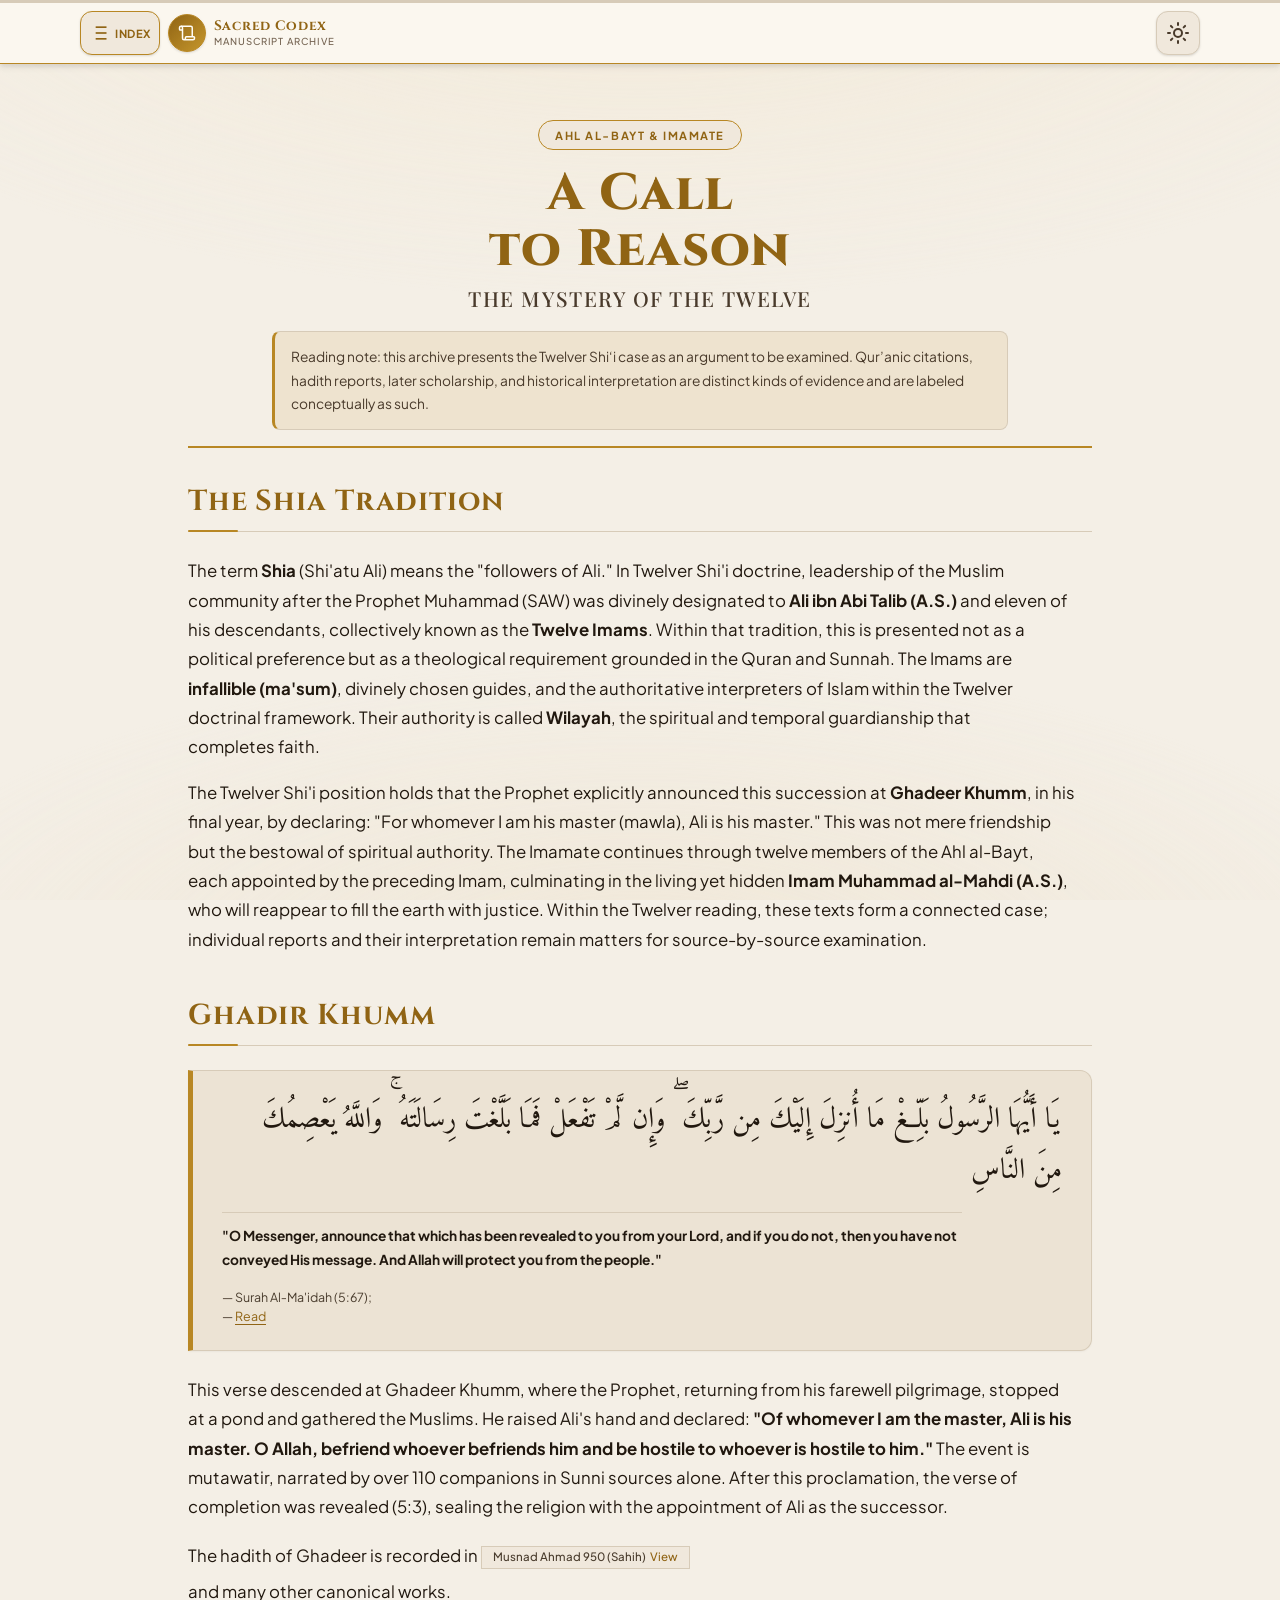
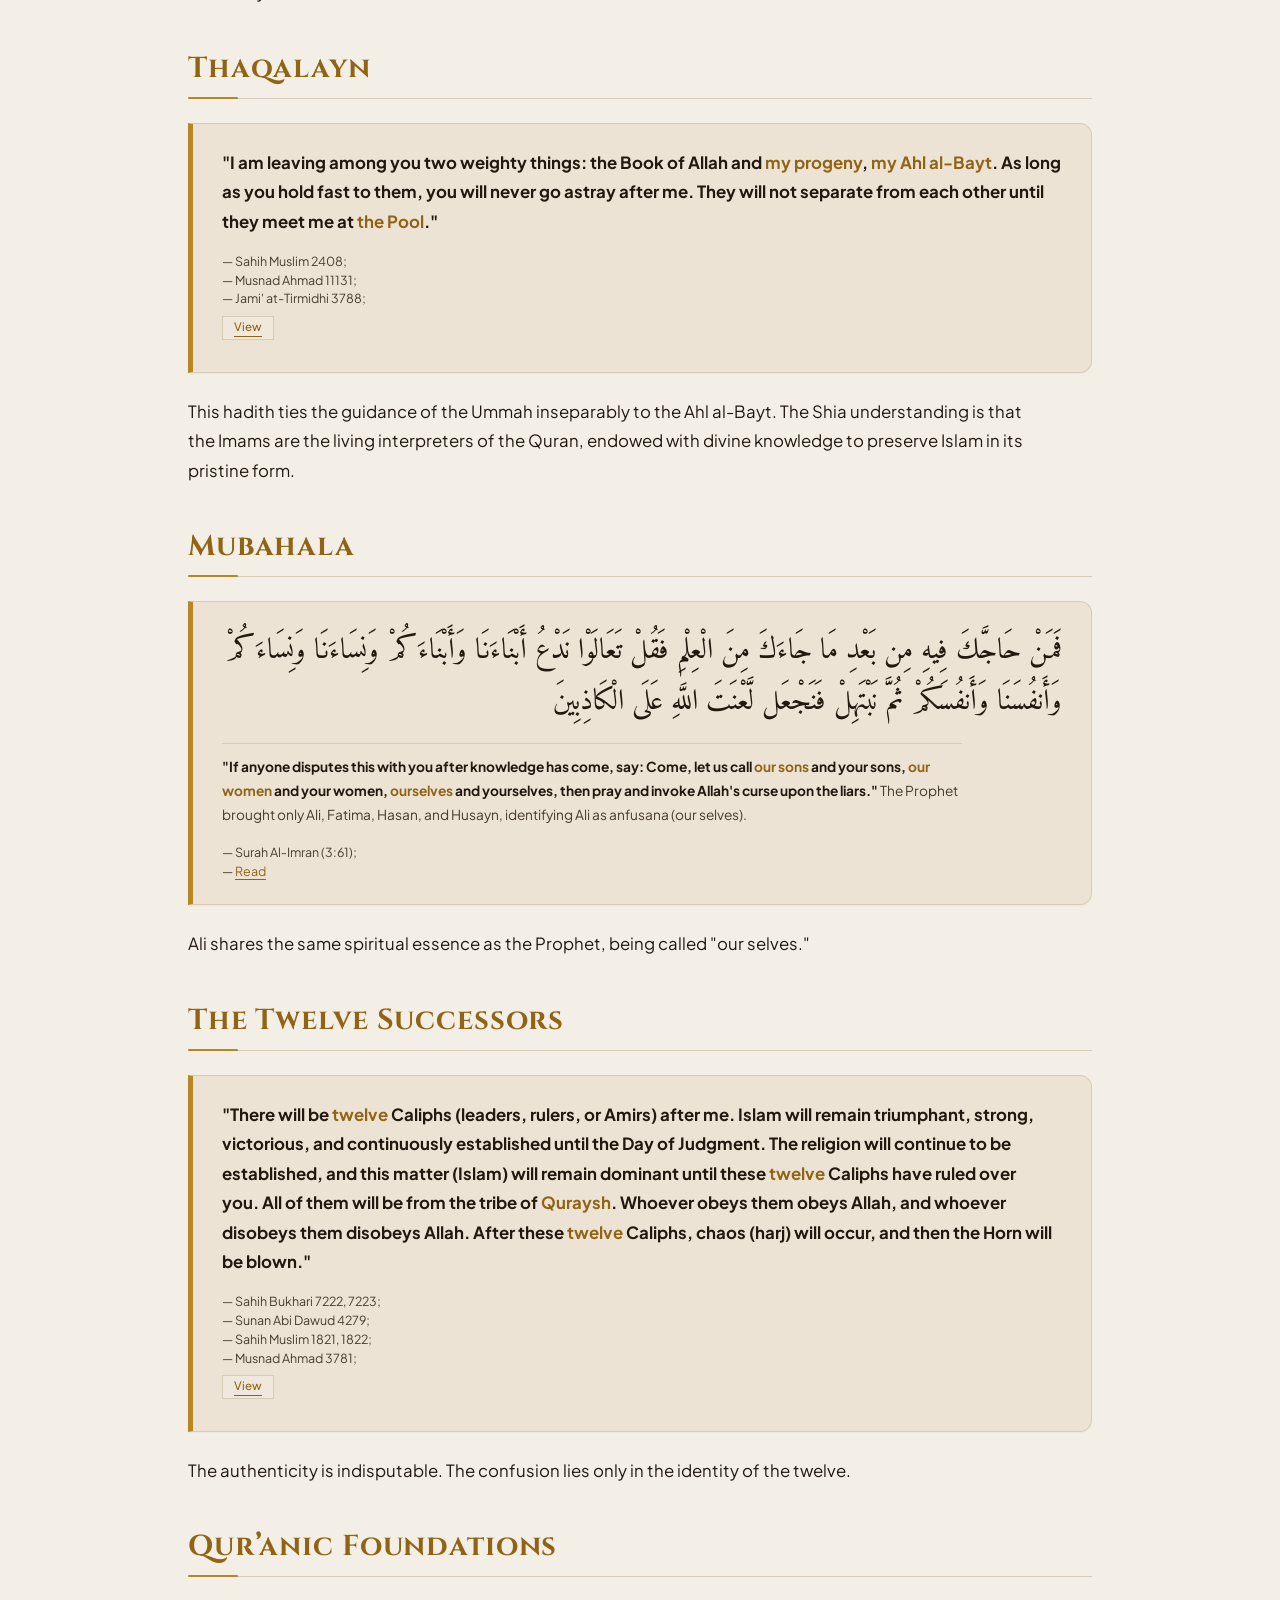
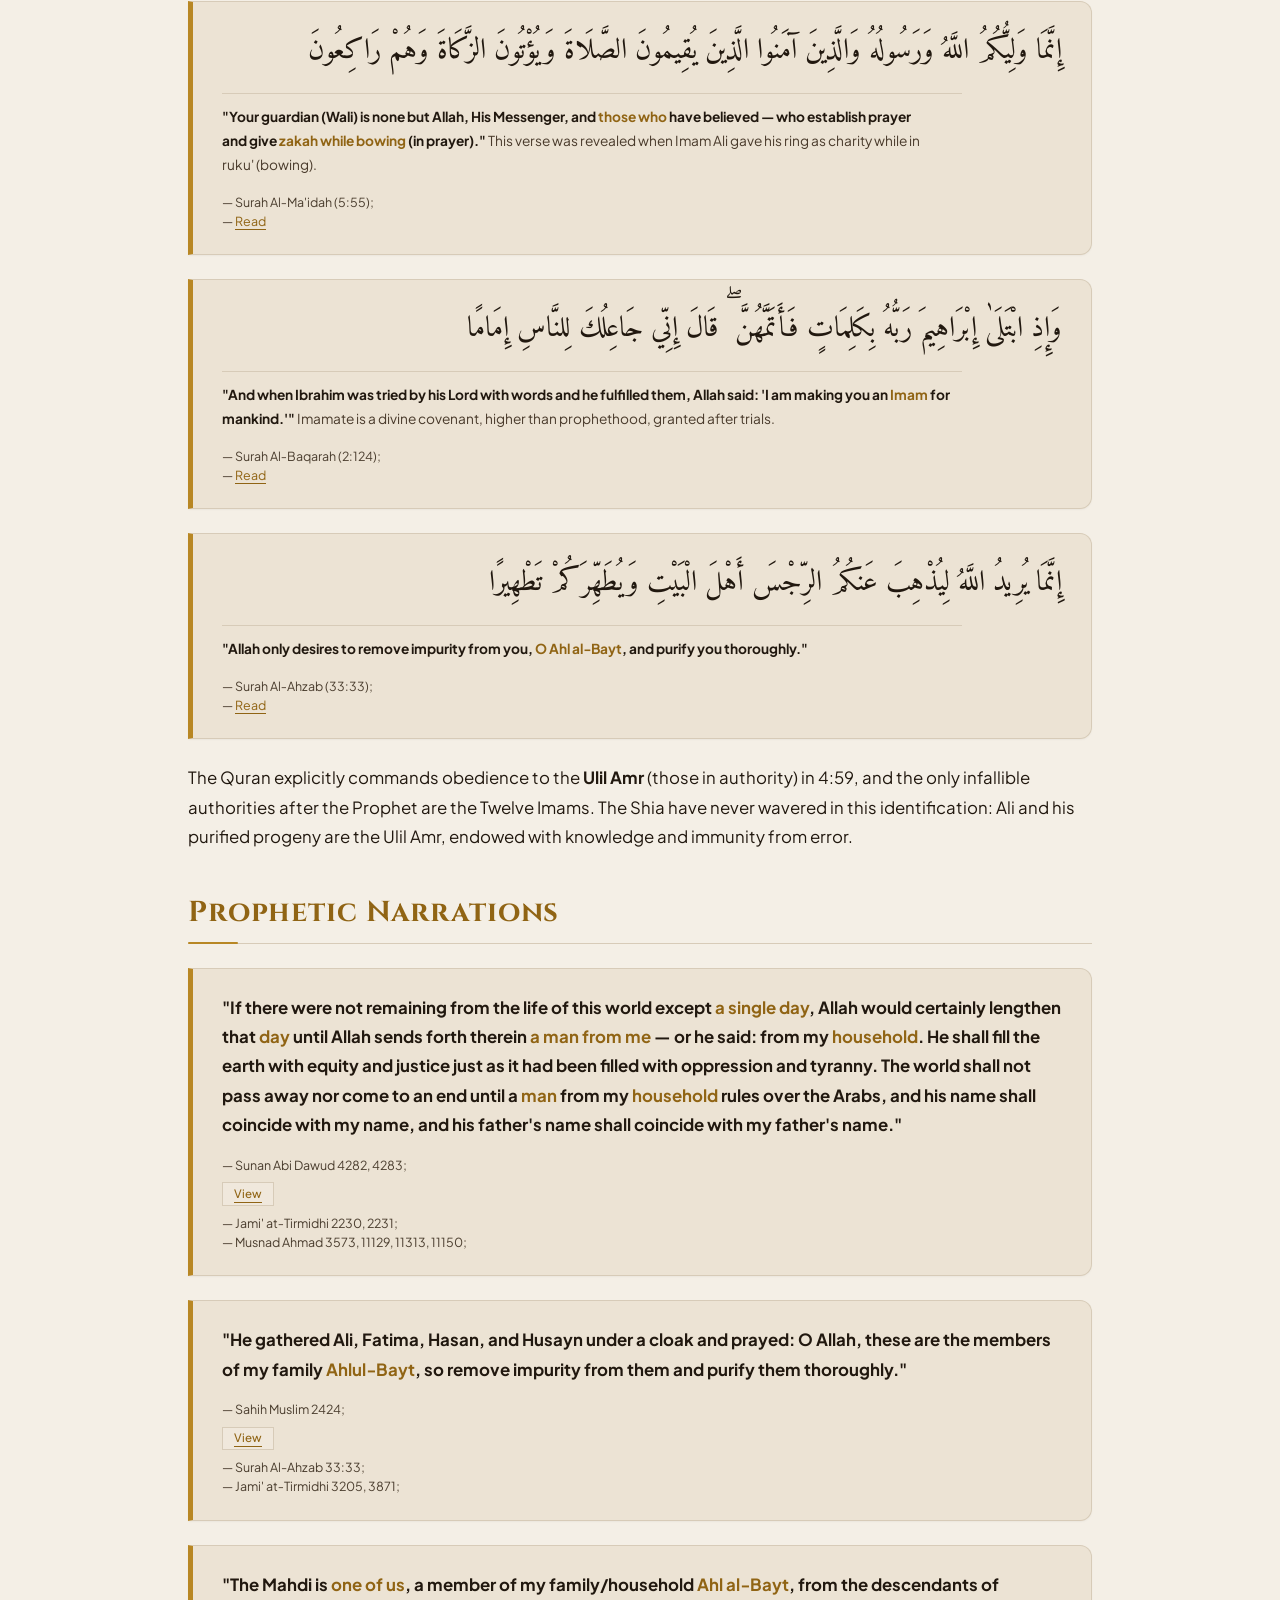
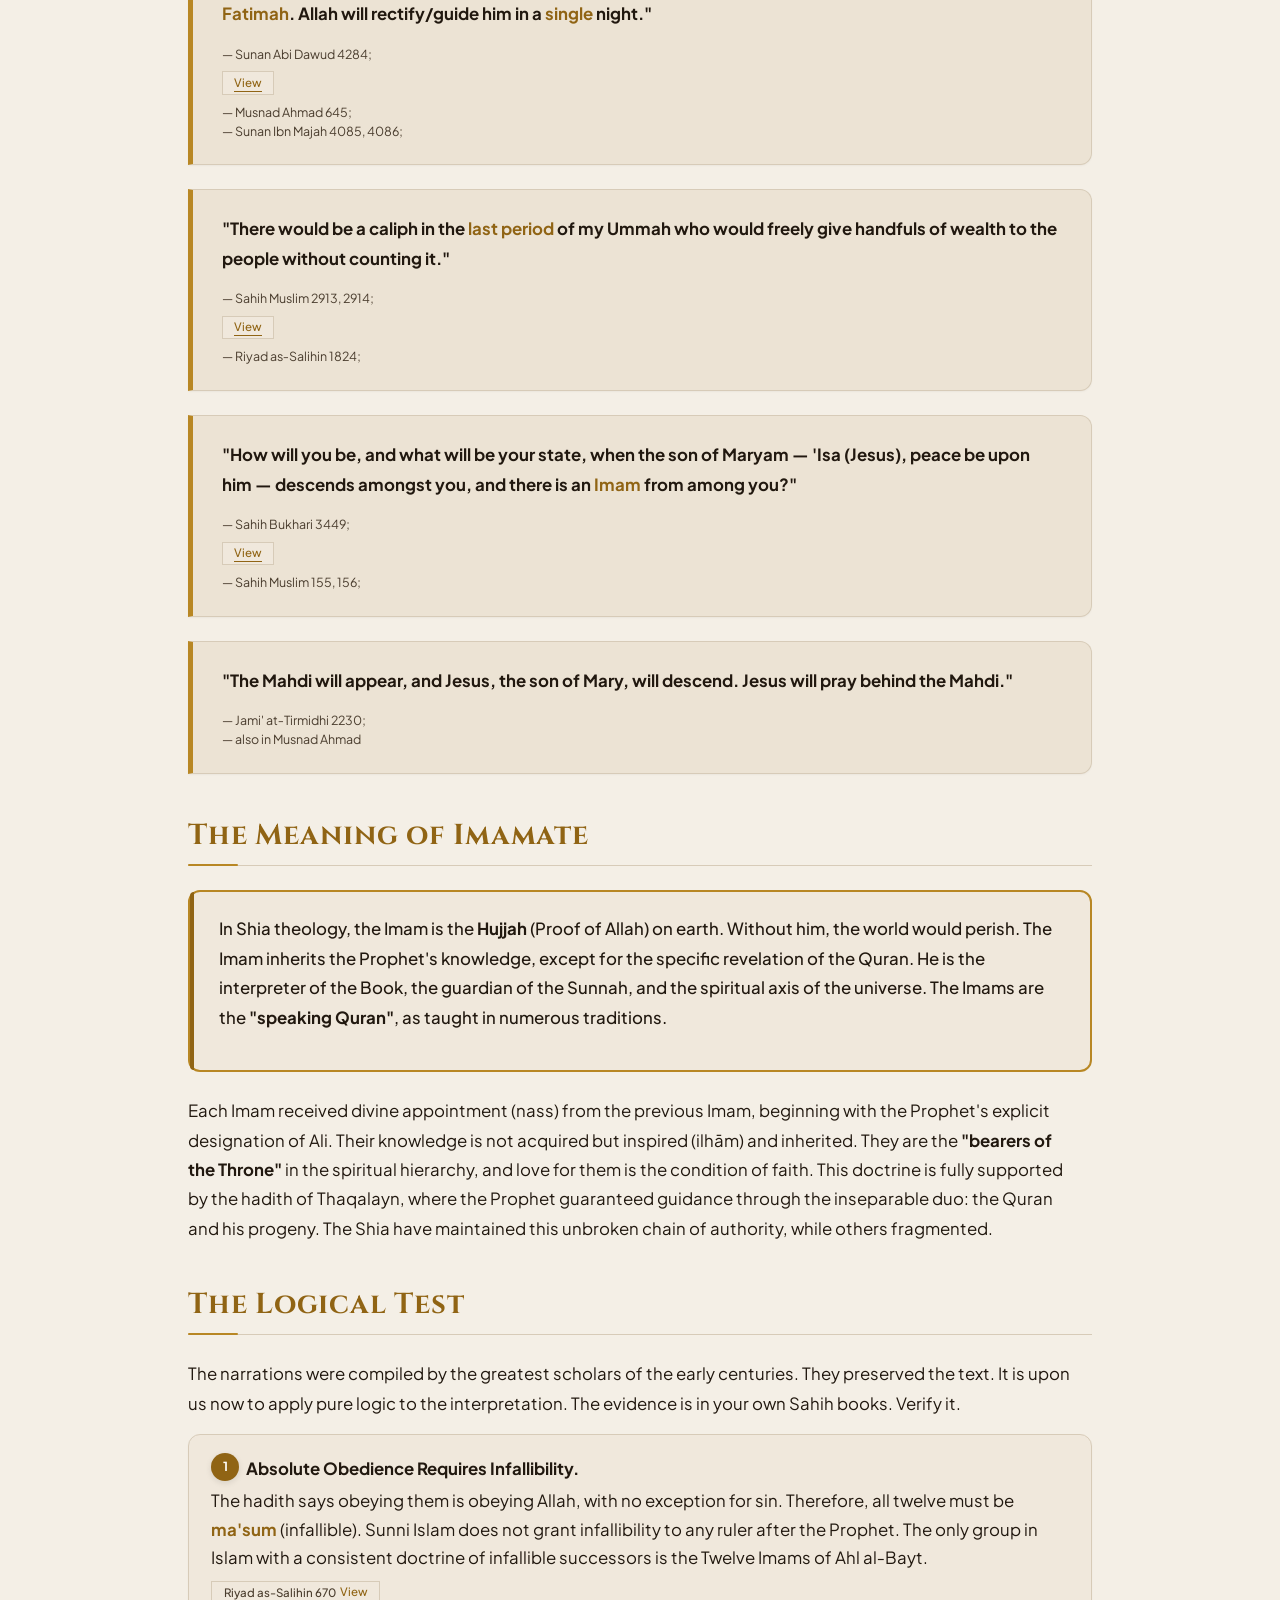
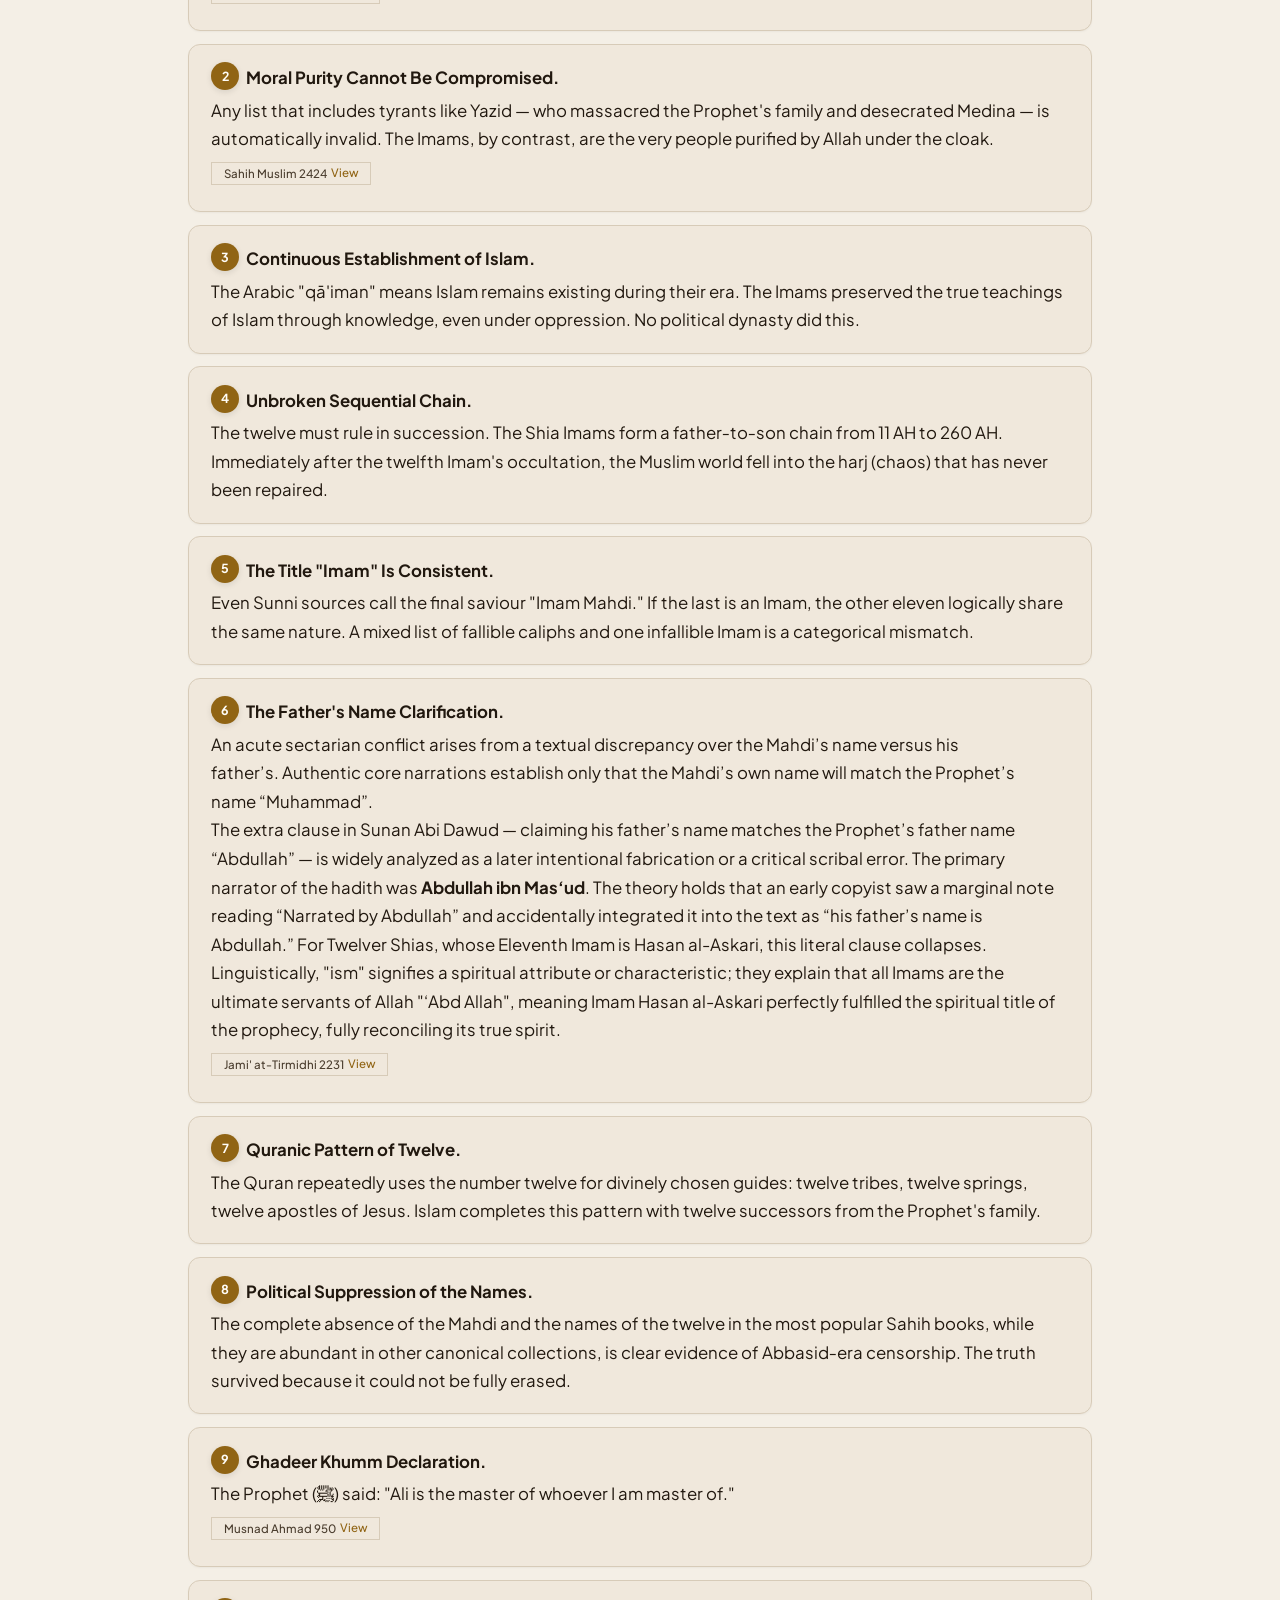
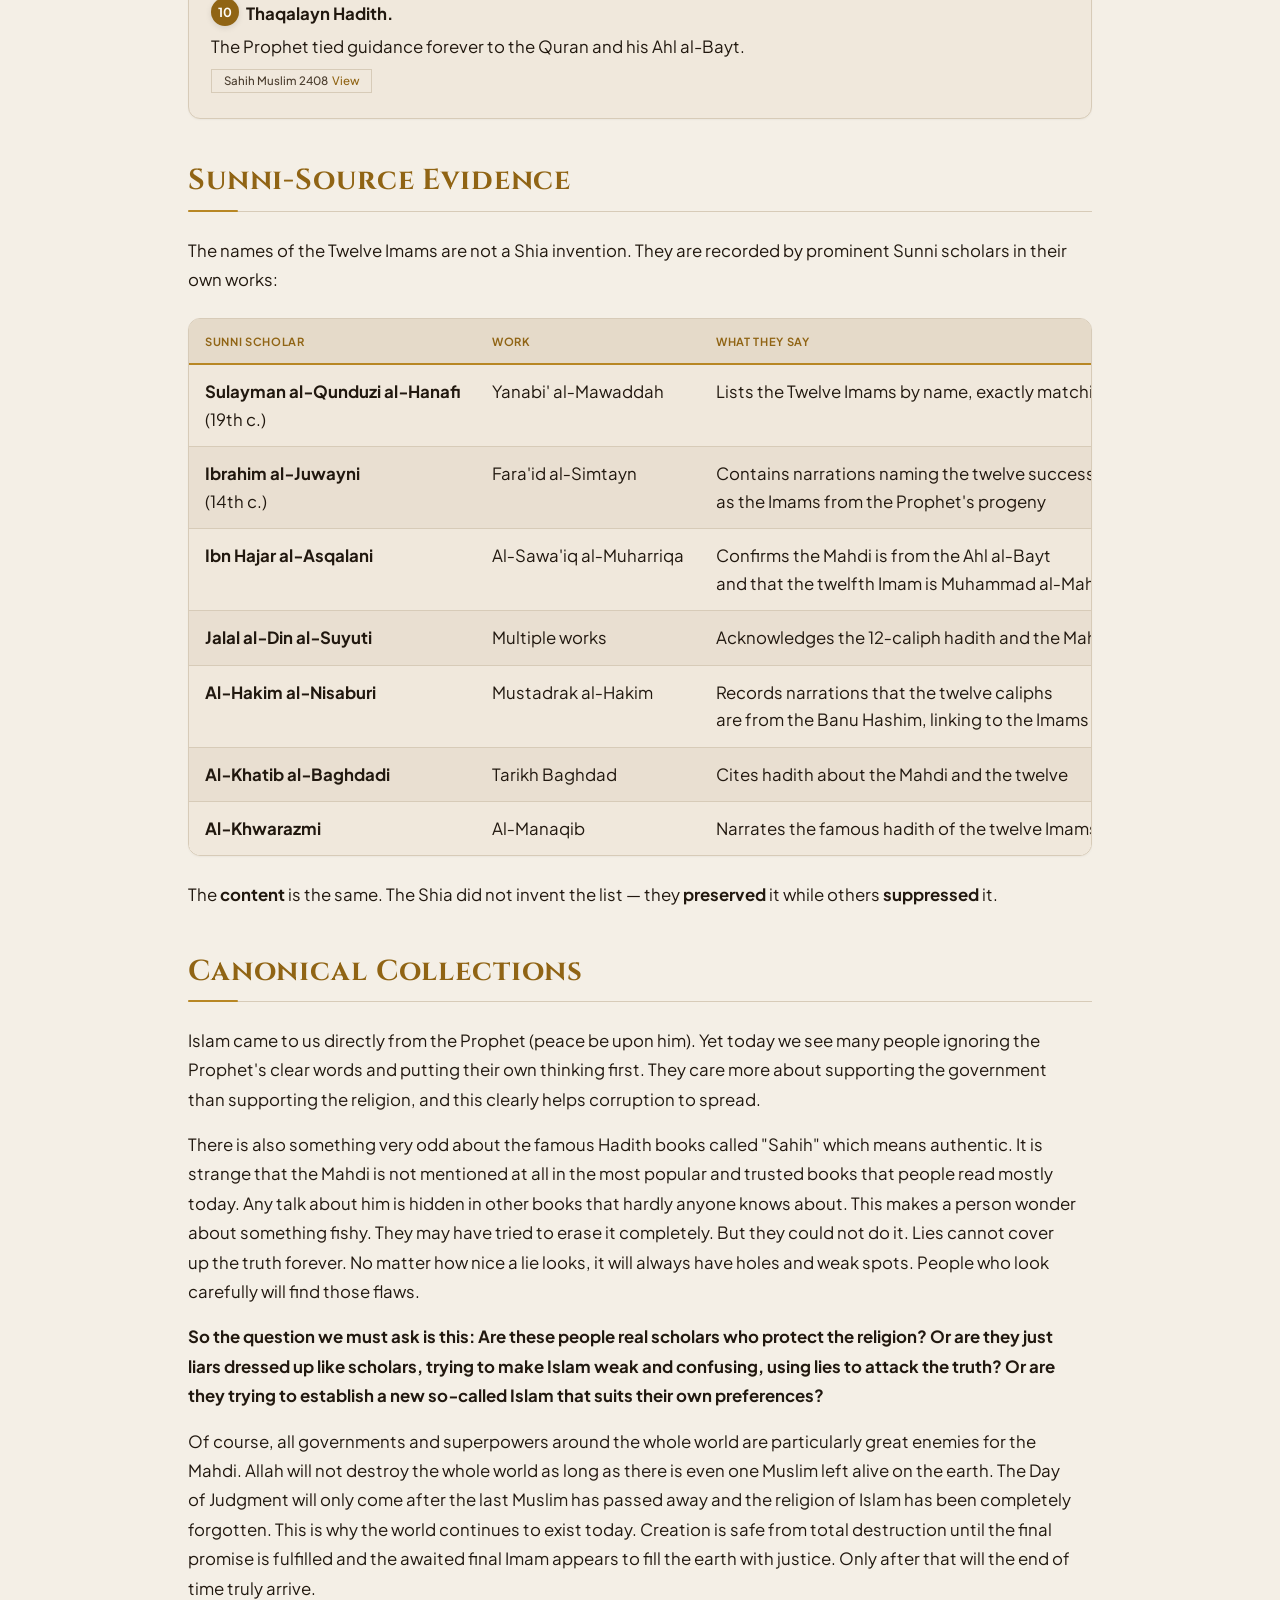
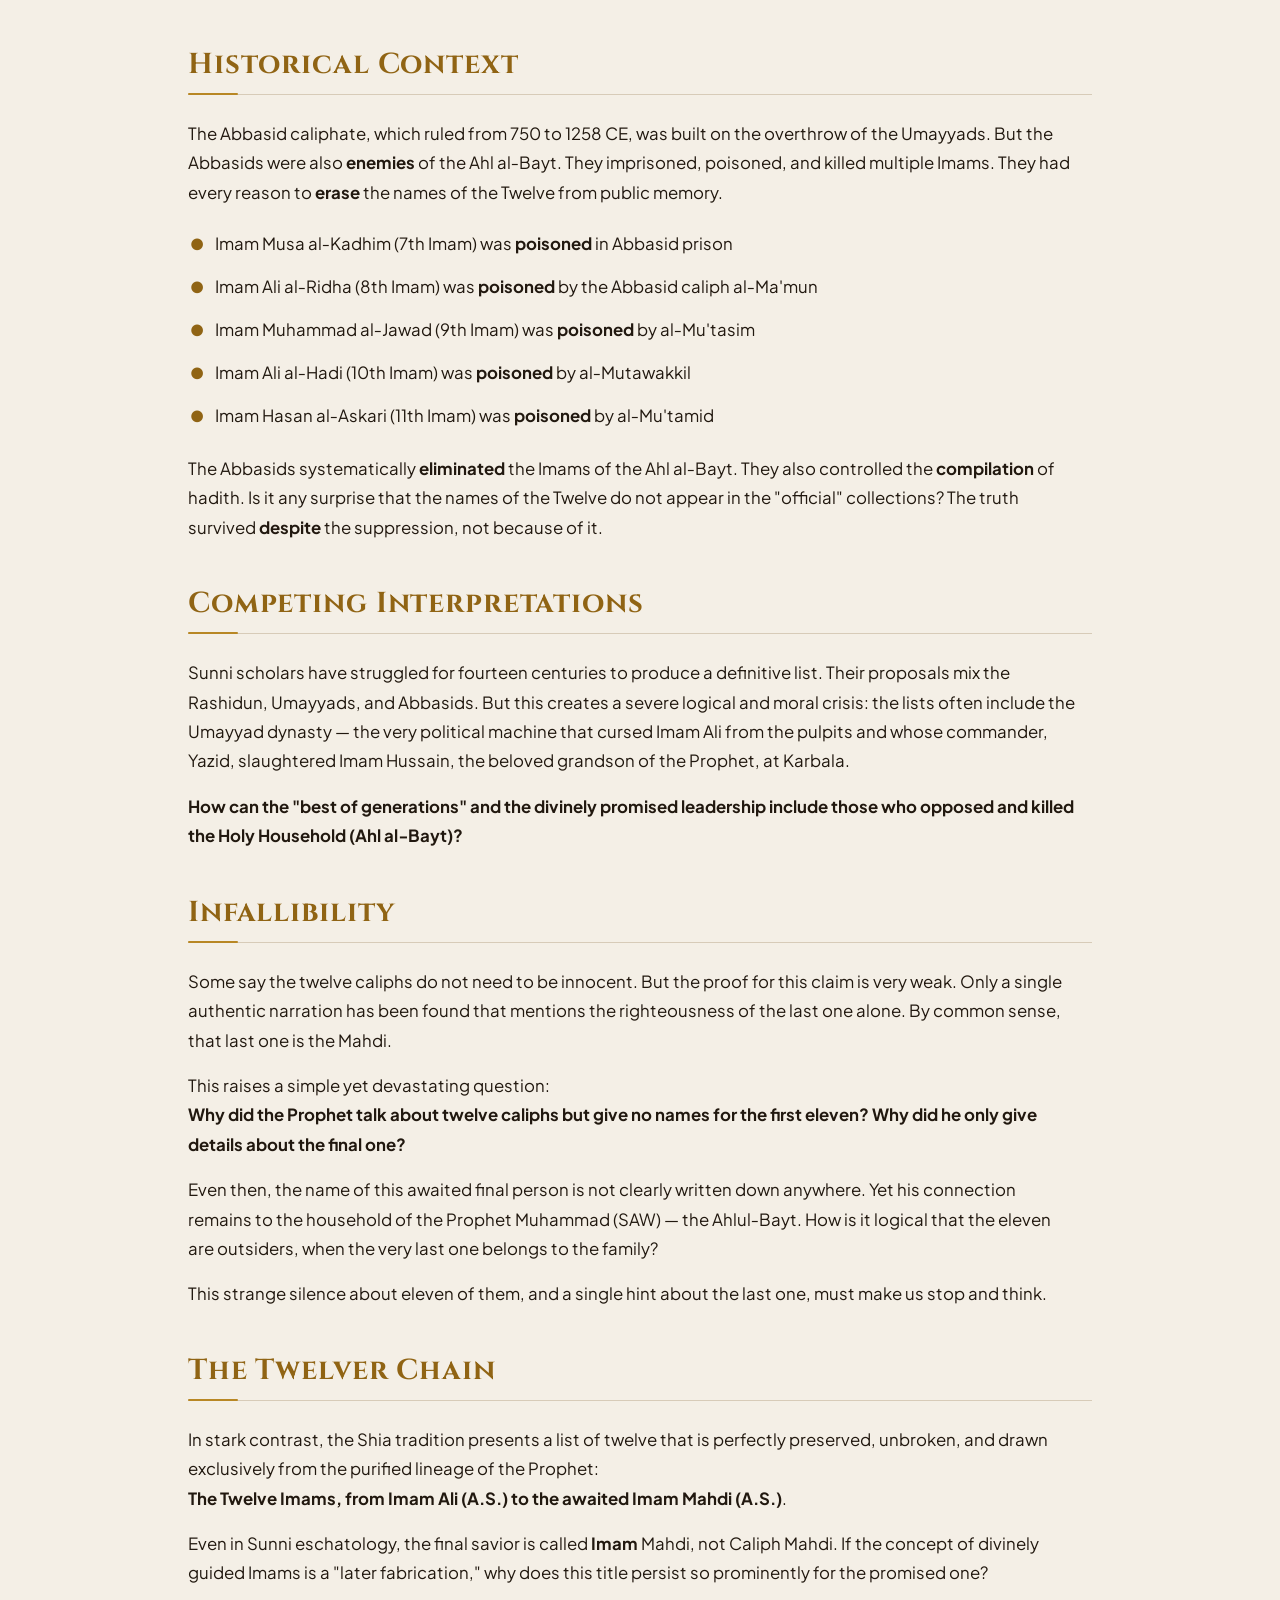
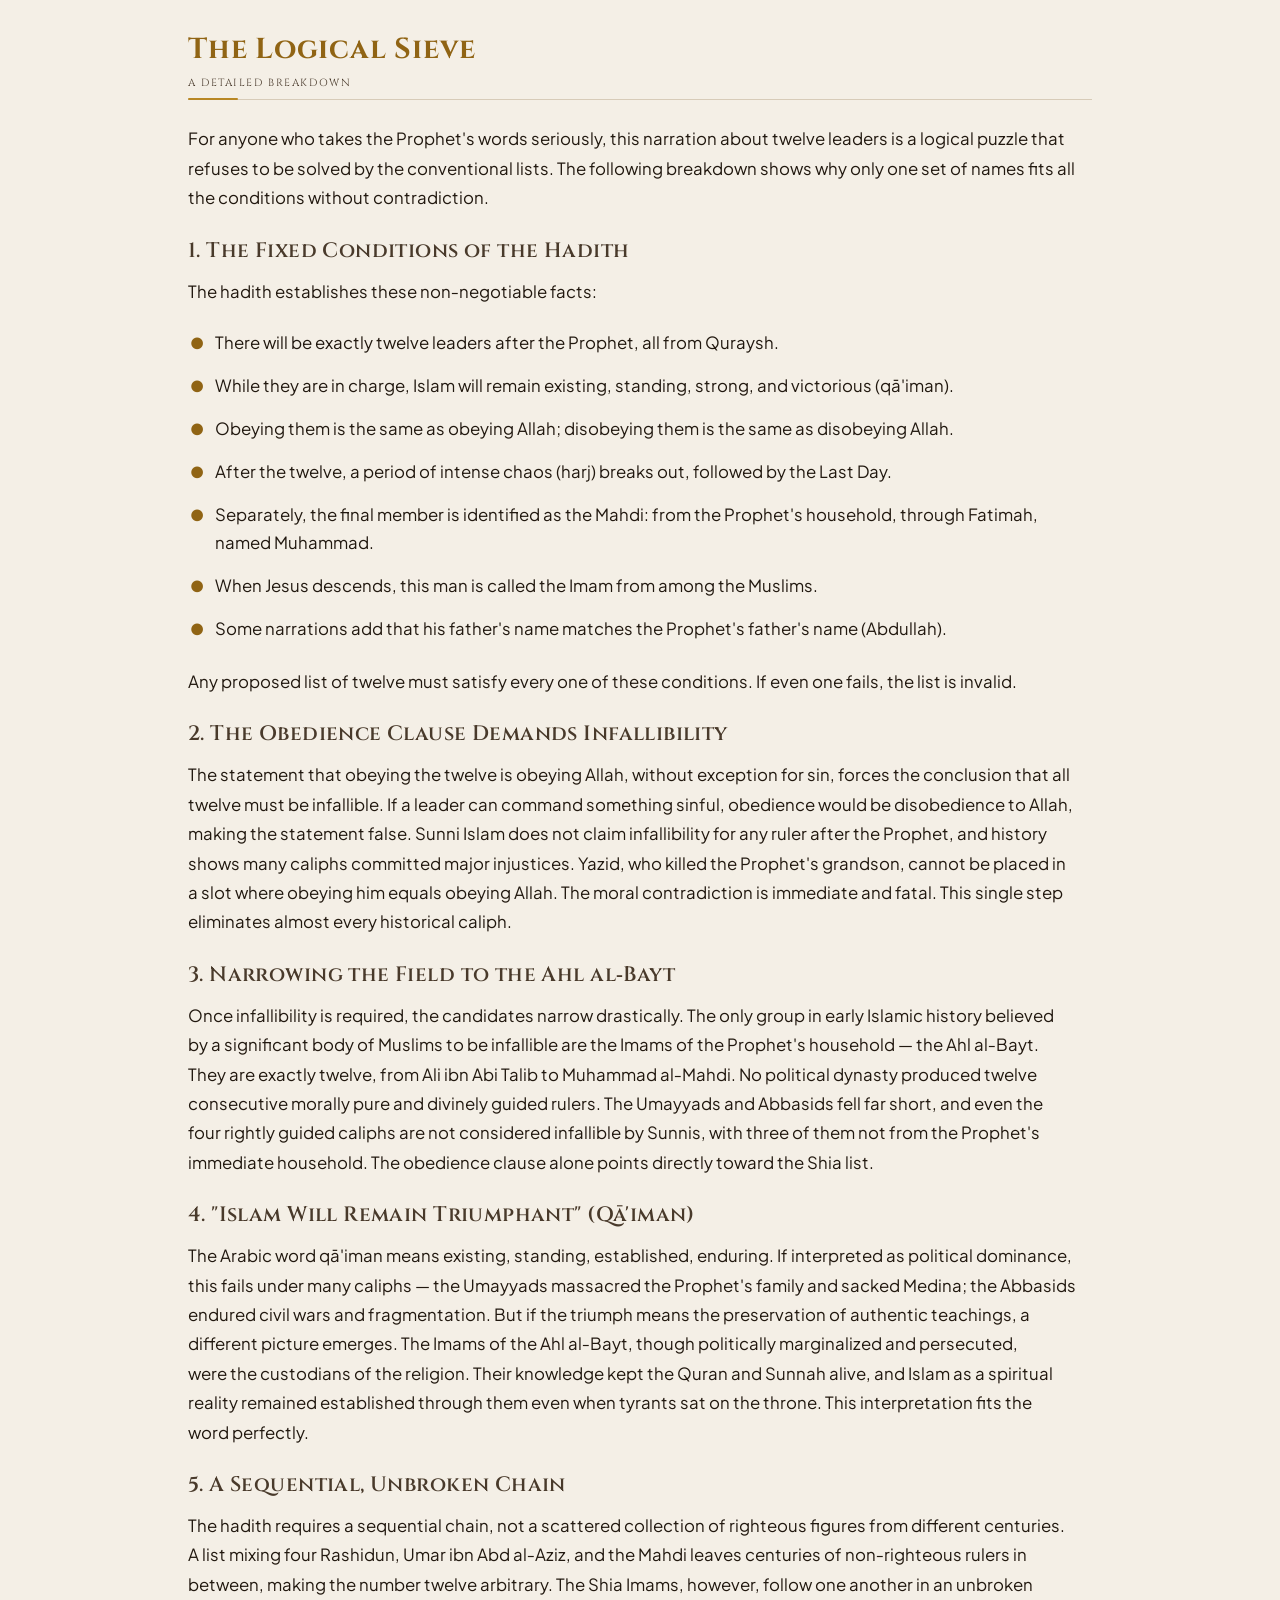
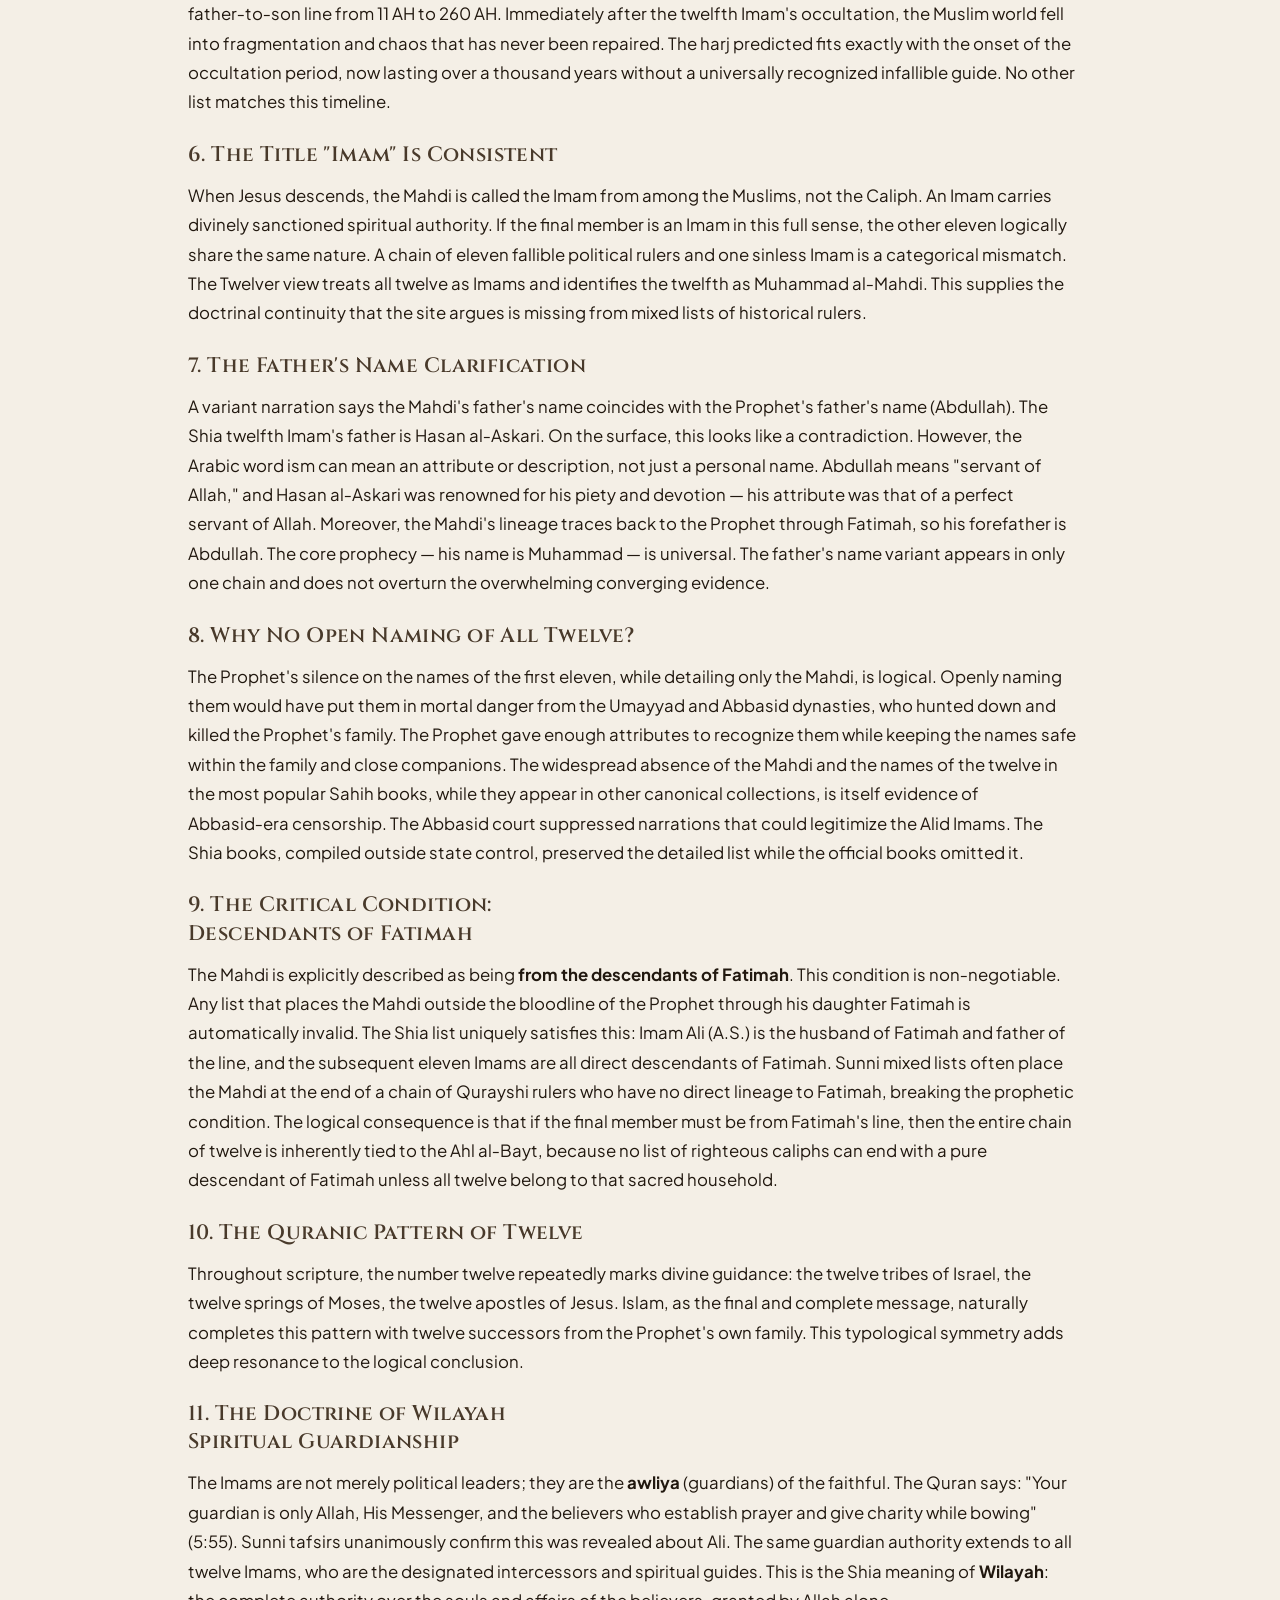
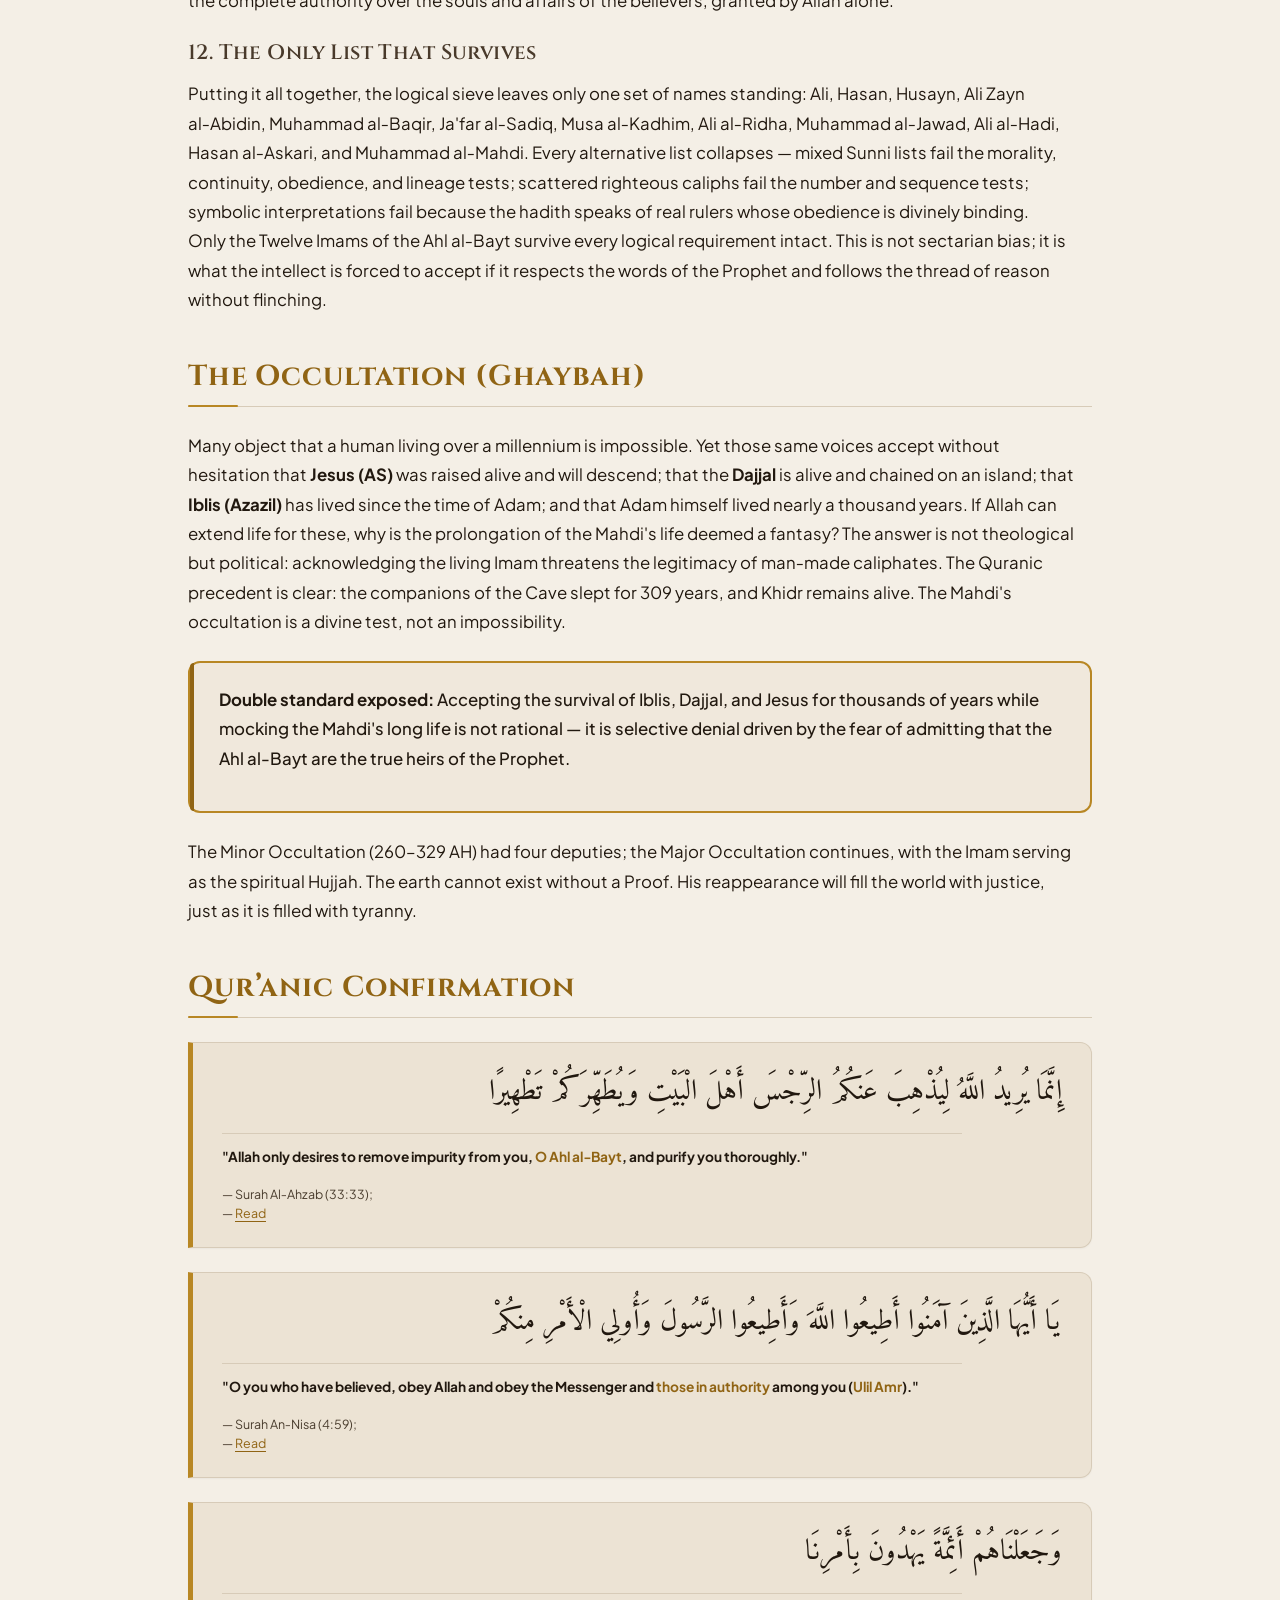
==== commit dfbcbfc9: "Add files via upload" ====
--- a/mahdi-database.html
+++ b/mahdi-database.html
@@ -1 +1 @@
-<!DOCTYPE html><html dir="ltr" lang="en"><head><meta charset="utf-8"><meta content="width=device-width, initial-scale=1" name="viewport"><meta content="light dark" name="color-scheme"><meta content="#faf6ee" name="theme-color"><meta content="telephone=no" name="format-detection"><meta content="A structured study of Twelver Shi&lsquo;i claims about Imamate and the Mahdi, with Qur&rsquo;anic passages, hadith reports, historical context, and competing interpretations distinguished." name="description"><title>Sacred Codex &mdash; Mahdi Database</title><link href="https://sacredcodex.example/mahdi-database.html" rel="canonical"><meta content="article" property="og:type"><meta content="Sacred Codex" property="og:site_name"><meta content="en" property="og:locale"><meta content="Sacred Codex" property="og:title"><meta content="The Mystery of the Twelve: Logical proof from Quran, Hadith and history that the Twelve Imams are the only valid successors, with detailed Shia doctrine." property="og:description"><meta content="https://sacredcodex.example/mahdi-database.html" property="og:url"><meta content="summary_large_image" name="twitter:card"><meta content="Sacred Codex" name="twitter:title"><meta content="The Mystery of the Twelve: Logical proof from Quran, Hadith and history that the Twelve Imams are the only valid successors, with detailed Shia doctrine." name="twitter:description"><link href="https://fonts.googleapis.com" rel="preconnect"><link crossorigin href="https://fonts.gstatic.com" rel="preconnect"><link as="style" href="https://fonts.googleapis.com/css2?family=Amiri:wght@400;700&family=Cinzel:wght@600;700;800&family=Playfair+Display:ital,wght@0,500;0,600;1,500&family=Plus+Jakarta+Sans:wght@400;500;600;700&display=swap" rel="preload"><link href="https://fonts.googleapis.com/css2?family=Amiri:wght@400;700&family=Cinzel:wght@600;700;800&family=Playfair+Display:ital,wght@0,500;0,600;1,500&family=Plus+Jakarta+Sans:wght@400;500;600;700&display=swap" rel="stylesheet"><link href="style.css" rel="stylesheet"><link href="favicon.svg" rel="icon" type="image/svg+xml"><script>!function(){try{var t=localStorage.getItem('theme');t&&'light'!==t&&document.documentElement.setAttribute('data-theme',t)}catch(e){}}();</script><script type="application/ld+json">{"@context":"https://schema.org","@type":"Article","headline":"A Call to Reason","description":"A structured study of Twelver Shi’i claims about Imamate and the Mahdi, with Quranic passages, hadith reports, historical context, and competing interpretations distinguished.","inLanguage":"en","isPartOf":{"@type":"WebSite","name":"Sacred Codex","url":"https://sacredcodex.example/"},"url":"https://sacredcodex.example/mahdi-database.html","publisher":{"@type":"Organization","name":"Sacred Codex"}}</script></head><body><svg aria-hidden="true" style="position:absolute;width:0;height:0;overflow:hidden" xmlns="http://www.w3.org/2000/svg"><symbol id="icon-book" viewBox="0 0 24 24"><path d="M19 17V5a2 2 0 0 0-2-2H4"></path><path d="M8 21h12a2 2 0 0 0 2-2v-1a1 1 0 0 0-1-1H11a1 1 0 0 0-1 1v1a2 2 0 1 1-4 0V5a2 2 0 1 0-4 0v2a1 1 0 0 0 1 1h3"></path></symbol></svg><a class="skip-link" href="#main-content">Skip to main content</a><div class="page"><header class="site-header"><div aria-hidden="true" class="progress-bar"><div class="progress-bar__fill" id="progressBarInner"></div></div><div class="header__container"><div class="header__brand"><button aria-controls="sidebarNav" aria-expanded="false" aria-label="Toggle navigation" class="btn btn--sidebar-toggle" id="sidebarToggle" type="button"><svg aria-hidden="true" fill="none" height="20" stroke="currentColor" stroke-width="2" viewbox="0 0 24 24" width="20"><path d="M3 5h.01"></path><path d="M3 12h.01"></path><path d="M3 19h.01"></path><path d="M8 5h13"></path><path d="M8 12h13"></path><path d="M8 19h13"></path></svg><span class="btn__label">Index</span></button><button aria-label="Scroll to top" class="logo-link" id="brandScrollTop" type="button"><span class="logo-icon"><svg aria-hidden="true" fill="none" height="24" stroke="currentColor" stroke-width="2" viewbox="0 0 24 24" width="24"><use href="#icon-book"></use></svg></span><span class="logo-text"><span class="logo-text__title">Sacred Codex</span><span class="logo-text__sub">Manuscript Archive</span></span></button></div><div class="header__actions"><button aria-label="Switch theme" class="btn btn--icon" id="themeToggle" type="button"><svg aria-hidden="true" fill="none" height="24" id="themeIcon" stroke="currentColor" stroke-linecap="round" stroke-linejoin="round" stroke-width="2" viewbox="0 0 24 24" width="24"><circle cx="12" cy="12" r="4"></circle><path d="M12 2v2"></path><path d="M12 20v2"></path><path d="m4.93 4.93 1.41 1.41"></path><path d="m17.66 17.66 1.41 1.41"></path><path d="M2 12h2"></path><path d="M20 12h2"></path><path d="m6.34 17.66-1.41 1.41"></path><path d="m19.07 4.93-1.41 1.41"></path></svg></button></div></div></header><div aria-hidden="true" class="sidebar-overlay" id="sidebarOverlay"></div><nav aria-label="Main navigation" class="sidebar" id="sidebarNav" tabindex="-1"><h2 class="sr-only" id="sidebarTitle">Navigation</h2><a href="index.html">The Final Countdown</a><a aria-current="page" href="mahdi-database.html">Mahdi Database</a><a href="tawhid.html">Oneness of Allah</a><div aria-label="Theme selection" class="sidebar__themes" role="group"><button aria-pressed="true" class="sidebar__theme-btn active-theme" data-theme-value="light" type="button"><svg aria-hidden="true" fill="none" height="24" stroke="currentColor" stroke-width="2" viewbox="0 0 24 24" width="24"><circle cx="12" cy="12" r="4"></circle><path d="M12 2v2"></path><path d="M12 20v2"></path></svg>Parchment</button><button aria-pressed="false" class="sidebar__theme-btn" data-theme-value="dark" type="button"><svg aria-hidden="true" fill="none" height="24" stroke="currentColor" stroke-width="2" viewbox="0 0 24 24" width="24"><path d="M12 3a6 6 0 0 0 9 9 9 9 0 1 1-9-9Z"></path></svg>Dark</button><button aria-pressed="false" class="sidebar__theme-btn" data-theme-value="manuscript" type="button"><svg aria-hidden="true" fill="none" height="24" stroke="currentColor" stroke-width="2" viewbox="0 0 24 24" width="24"><use href="#icon-book"></use></svg>Manuscript</button></div></nav><main class="main-content" id="main-content"><article class="article"><header class="article__header"><span class="badge">Ahl al‑Bayt &amp; Imamate</span><h1>A Call<br>to Reason</h1><p class="article__subtitle">The Mystery of the Twelve</p><p class="u-source">Reading note: this archive presents the Twelver Shi&lsquo;i case as an argument to be examined. Qur&rsquo;anic citations, hadith reports, later scholarship, and historical interpretation are distinct kinds of evidence and are labeled conceptually as such.</p></header><section class="section"><h2>The Shia Tradition</h2><p>The term <strong>Shia</strong> (Shi'atu Ali) means the "followers of Ali." In Twelver Shi'i doctrine, leadership of the Muslim community after the Prophet Muhammad (SAW) was divinely designated to <strong>Ali ibn Abi Talib (A.S.)</strong> and eleven of his descendants, collectively known as the <strong>Twelve Imams</strong>. Within that tradition, this is presented not as a political preference but as a theological requirement grounded in the Quran and Sunnah. The Imams are <strong>infallible (ma'sum)</strong>, divinely chosen guides, and the authoritative interpreters of Islam within the Twelver doctrinal framework. Their authority is called <strong>Wilayah</strong>, the spiritual and temporal guardianship that completes faith.</p><p>The Twelver Shi'i position holds that the Prophet explicitly announced this succession at <strong>Ghadeer Khumm</strong>, in his final year, by declaring: "For whomever I am his master (mawla), Ali is his master." This was not mere friendship but the bestowal of spiritual authority. The Imamate continues through twelve members of the Ahl al-Bayt, each appointed by the preceding Imam, culminating in the living yet hidden <strong>Imam Muhammad al-Mahdi (A.S.)</strong>, who will reappear to fill the earth with justice. Within the Twelver reading, these texts form a connected case; individual reports and their interpretation remain matters for source-by-source examination.</p></section><section class="section"><h2>Ghadir Khumm</h2><blockquote class="verse-box" data-verse="5:67"></blockquote><p>This verse descended at Ghadeer Khumm, where the Prophet, returning from his farewell pilgrimage, stopped at a pond and gathered the Muslims. He raised Ali's hand and declared: <strong>"Of whomever I am the master, Ali is his master. O Allah, befriend whoever befriends him and be hostile to whoever is hostile to him."</strong> The event is mutawatir, narrated by over 110 companions in Sunni sources alone. After this proclamation, the verse of completion was revealed (5:3), sealing the religion with the appointment of Ali as the successor.</p><p>The hadith of Ghadeer is recorded in <span class="hadith-inline">Musnad Ahmad 950 (Sahih) <a href="https://sunnah.com/ahmad:950" rel="noopener" target="_blank">View</a></span><br>and many other canonical works.</p></section><section class="section"><h2>Thaqalayn</h2><blockquote class="verse-box"><p><strong>"I am leaving among you two weighty things: the Book of Allah and <span class="highlight">my progeny</span>, <span class="highlight">my Ahl al-Bayt</span>. As long as you hold fast to them, you will never go astray after me. They will not separate from each other until they meet me at <span class="highlight">the Pool</span>."</strong></p><cite class="verse-box__source">&mdash; Sahih Muslim 2408;<br>&mdash; Musnad Ahmad 11131;<br>&mdash; Jami' at-Tirmidhi 3788;<br><span class="hadith-inline"><a href="https://sunnah.com/tirmidhi:3788" rel="noopener" target="_blank">View</a></span></cite></blockquote><p>This hadith ties the guidance of the Ummah inseparably to the Ahl al-Bayt. The Shia understanding is that the Imams are the living interpreters of the Quran, endowed with divine knowledge to preserve Islam in its pristine form.</p></section><section class="section"><h2>Mubahala</h2><blockquote class="verse-box" data-verse="3:61"></blockquote><p>Ali shares the same spiritual essence as the Prophet, being called "our selves."</p></section><section class="section"><h2>The Twelve Successors</h2><blockquote class="verse-box"><p><strong>"There will be <span class="highlight">twelve</span> Caliphs (leaders, rulers, or Amirs) after me. Islam will remain triumphant, strong, victorious, and continuously established until the Day of Judgment. The religion will continue to be established, and this matter (Islam) will remain dominant until these <span class="highlight">twelve</span> Caliphs have ruled over you. All of them will be from the tribe of <span class="highlight">Quraysh</span>. Whoever obeys them obeys Allah, and whoever disobeys them disobeys Allah. After these <span class="highlight">twelve</span> Caliphs, chaos (harj) will occur, and then the Horn will be blown."</strong></p><cite class="verse-box__source">&mdash; Sahih Bukhari 7222, 7223;<br>&mdash; Sunan Abi Dawud 4279;<br>&mdash; Sahih Muslim 1821, 1822;<br>&mdash; Musnad Ahmad 3781;<br><span class="hadith-inline"><a href="https://sunnah.com/bukhari:7222" rel="noopener" target="_blank">View</a></span></cite></blockquote><p>The authenticity is indisputable. The confusion lies only in the identity of the twelve.</p></section><section class="section"><h2>Qur&rsquo;anic Foundations</h2><blockquote class="verse-box" data-verse="5:55"></blockquote><blockquote class="verse-box" data-verse="2:124"></blockquote><blockquote class="verse-box" data-verse="33:33"></blockquote><p>The Quran explicitly commands obedience to the <strong>Ulil Amr</strong> (those in authority) in 4:59, and the only infallible authorities after the Prophet are the Twelve Imams. The Shia have never wavered in this identification: Ali and his purified progeny are the Ulil Amr, endowed with knowledge and immunity from error.</p></section><section class="section"><h2>Prophetic Narrations</h2><blockquote class="verse-box"><p><strong>"If there were not remaining from the life of this world except <span class="highlight">a single day</span>, Allah would certainly lengthen that <span class="highlight">day</span> until Allah sends forth therein <span class="highlight">a man from me</span> &mdash; or he said: from my <span class="highlight">household</span>. He shall fill the earth with equity and justice just as it had been filled with oppression and tyranny. The world shall not pass away nor come to an end until a <span class="highlight">man</span> from my <span class="highlight">household</span> rules over the Arabs, and his name shall coincide with my name, and his father's name shall coincide with my father's name."</strong></p><cite class="verse-box__source">&mdash; Sunan Abi Dawud 4282, 4283;<br><span class="hadith-inline"><a href="https://sunnah.com/abudawud:4282" rel="noopener" target="_blank">View</a></span><br>&mdash; Jami' at‑Tirmidhi 2230, 2231;<br>&mdash; Musnad Ahmad 3573, 11129, 11313, 11150;</cite></blockquote><blockquote class="verse-box"><p><strong>"He gathered Ali, Fatima, Hasan, and Husayn under a cloak and prayed: O Allah, these are the members of my family <span class="highlight">Ahlul‑Bayt</span>, so remove impurity from them and purify them thoroughly."</strong></p><cite class="verse-box__source">&mdash; Sahih Muslim 2424;<br><span class="hadith-inline"><a href="https://sunnah.com/muslim:2424" rel="noopener" target="_blank">View</a></span><br>&mdash; Surah Al-Ahzab 33:33;<br>&mdash; Jami' at‑Tirmidhi 3205, 3871;</cite></blockquote><blockquote class="verse-box"><p><strong>"The Mahdi is <span class="highlight">one of us</span>, a member of my family/household <span class="highlight">Ahl al‑Bayt</span>, from the descendants of <span class="highlight">Fatimah</span>. Allah will rectify/guide him in a <span class="highlight">single</span> night."</strong></p><cite class="verse-box__source">&mdash; Sunan Abi Dawud 4284;<br><span class="hadith-inline"><a href="https://sunnah.com/abudawud:4284" rel="noopener" target="_blank">View</a></span><br>&mdash; Musnad Ahmad 645;<br>&mdash; Sunan Ibn Majah 4085, 4086;</cite></blockquote><blockquote class="verse-box"><p><strong>"There would be a caliph in the <span class="highlight">last period</span> of my Ummah who would freely give handfuls of wealth to the people without counting it."</strong></p><cite class="verse-box__source">&mdash; Sahih Muslim 2913, 2914;<br><span class="hadith-inline"><a href="https://sunnah.com/muslim:2914" rel="noopener" target="_blank">View</a></span><br>&mdash; Riyad as‑Salihin 1824;</cite></blockquote><blockquote class="verse-box"><p><strong>"How will you be, and what will be your state, when the son of Maryam &mdash; 'Isa (Jesus), peace be upon him &mdash; descends amongst you, and there is an <span class="highlight">Imam</span> from among you?"</strong></p><cite class="verse-box__source">&mdash; Sahih Bukhari 3449;<br><span class="hadith-inline"><a href="https://sunnah.com/bukhari:3449" rel="noopener" target="_blank">View</a></span><br>&mdash; Sahih Muslim 155, 156;</cite></blockquote><blockquote class="verse-box"><p><strong>"The Mahdi will appear, and Jesus, the son of Mary, will descend. Jesus will pray behind the Mahdi."</strong></p><cite class="verse-box__source">&mdash; Jami' at‑Tirmidhi 2230;<br>&mdash; also in Musnad Ahmad</cite></blockquote></section><section class="section"><h2>The Meaning of Imamate</h2><div class="callout-box"><p>In Shia theology, the Imam is the <strong>Hujjah</strong> (Proof of Allah) on earth. Without him, the world would perish. The Imam inherits the Prophet's knowledge, except for the specific revelation of the Quran. He is the interpreter of the Book, the guardian of the Sunnah, and the spiritual axis of the universe. The Imams are the <strong>"speaking Quran"</strong>, as taught in numerous traditions.</p></div><p>Each Imam received divine appointment (nass) from the previous Imam, beginning with the Prophet's explicit designation of Ali. Their knowledge is not acquired but inspired (ilh&amacr;m) and inherited. They are the <strong>"bearers of the Throne"</strong> in the spiritual hierarchy, and love for them is the condition of faith. This doctrine is fully supported by the hadith of Thaqalayn, where the Prophet guaranteed guidance through the inseparable duo: the Quran and his progeny. The Shia have maintained this unbroken chain of authority, while others fragmented.</p></section><section class="section"><h2>The Logical Test</h2><p>The narrations were compiled by the greatest scholars of the early centuries. They preserved the text. It is upon us now to apply pure logic to the interpretation. The evidence is in your own Sahih books. Verify it.</p><ol class="proof-steps"><li><span class="step-num">1</span><strong>Absolute Obedience Requires Infallibility.</strong><br>The hadith says obeying them is obeying Allah, with no exception for sin. Therefore, all twelve must be <span class="highlight">ma'sum</span> (infallible). Sunni Islam does not grant infallibility to any ruler after the Prophet. The only group in Islam with a consistent doctrine of infallible successors is the Twelve Imams of Ahl al‑Bayt.<br><span class="hadith-inline">Riyad as-Salihin 670 <a href="https://sunnah.com/riyadussalihin:670" rel="noopener" target="_blank">View</a></span></li><li><span class="step-num">2</span><strong>Moral Purity Cannot Be Compromised.</strong><br>Any list that includes tyrants like Yazid &mdash; who massacred the Prophet's family and desecrated Medina &mdash; is automatically invalid. The Imams, by contrast, are the very people purified by Allah under the cloak.<br><span class="hadith-inline">Sahih Muslim 2424 <a href="https://sunnah.com/muslim:2424" rel="noopener" target="_blank">View</a></span></li><li><span class="step-num">3</span><strong>Continuous Establishment of Islam.</strong><br>The Arabic "q&amacr;'iman" means Islam remains existing during their era. The Imams preserved the true teachings of Islam through knowledge, even under oppression. No political dynasty did this.</li><li><span class="step-num">4</span><strong>Unbroken Sequential Chain.</strong><br>The twelve must rule in succession. The Shia Imams form a father‑to‑son chain from 11 AH to 260 AH. Immediately after the twelfth Imam's occultation, the Muslim world fell into the harj (chaos) that has never been repaired.</li><li><span class="step-num">5</span><strong>The Title "Imam" Is Consistent.</strong><br>Even Sunni sources call the final saviour "Imam Mahdi." If the last is an Imam, the other eleven logically share the same nature. A mixed list of fallible caliphs and one infallible Imam is a categorical mismatch.</li><li><span class="step-num">6</span><strong>The Father's Name Clarification.</strong><br>An acute sectarian conflict arises from a textual discrepancy over the Mahdi&rsquo;s name versus his father&rsquo;s. Authentic core narrations establish only that the Mahdi&rsquo;s own name will match the Prophet&rsquo;s name &ldquo;Muhammad&rdquo;.<br>The extra clause in Sunan Abi Dawud &mdash; claiming his father&rsquo;s name matches the Prophet&rsquo;s father name &ldquo;Abdullah&rdquo; &mdash; is widely analyzed as a later intentional fabrication or a critical scribal error. The primary narrator of the hadith was <strong>Abdullah ibn Mas&lsquo;ud</strong>. The theory holds that an early copyist saw a marginal note reading &ldquo;Narrated by Abdullah&rdquo; and accidentally integrated it into the text as &ldquo;his father&rsquo;s name is Abdullah.&rdquo; For Twelver Shias, whose Eleventh Imam is Hasan al-Askari, this literal clause collapses. Linguistically, "ism" signifies a spiritual attribute or characteristic; they explain that all Imams are the ultimate servants of Allah "&lsquo;Abd Allah", meaning Imam Hasan al-Askari perfectly fulfilled the spiritual title of the prophecy, fully reconciling its true spirit.<br><span class="hadith-inline">Jami' at‑Tirmidhi 2231 <a href="https://sunnah.com/abudawud:4282" rel="noopener" target="_blank">View</a></span></li><li><span class="step-num">7</span><strong>Quranic Pattern of Twelve.</strong><br>The Quran repeatedly uses the number twelve for divinely chosen guides: twelve tribes, twelve springs, twelve apostles of Jesus. Islam completes this pattern with twelve successors from the Prophet's family.</li><li><span class="step-num">8</span><strong>Political Suppression of the Names.</strong><br>The complete absence of the Mahdi and the names of the twelve in the most popular Sahih books, while they are abundant in other canonical collections, is clear evidence of Abbasid‑era censorship. The truth survived because it could not be fully erased.</li><li><span class="step-num">9</span><strong>Ghadeer Khumm Declaration.</strong><br>The Prophet (ﷺ) said: "Ali is the master of whoever I am master of."<br><span class="hadith-inline">Musnad Ahmad 950 <a href="https://sunnah.com/ahmad:950" rel="noopener" target="_blank">View</a></span></li><li><span class="step-num">10</span><strong>Thaqalayn Hadith.</strong><br>The Prophet tied guidance forever to the Quran and his Ahl al-Bayt.<br><span class="hadith-inline">Sahih Muslim 2408 <a href="https://sunnah.com/muslim:2408" rel="noopener" target="_blank">View</a></span></li></ol></section><section class="section"><h2>Sunni-Source Evidence</h2><p>The names of the Twelve Imams are not a Shia invention. They are recorded by prominent Sunni scholars in their own works:</p><div class="table-wrapper"><table><caption>Sunni Confirmation of the Twelve Imams</caption><thead><tr><th scope="col">Sunni Scholar</th><th scope="col">Work</th><th scope="col">What They Say</th></tr></thead><tbody><tr><td><strong>Sulayman al‑Qunduzi al‑Hanafi</strong><br>(19th c.)</td><td>Yanabi' al‑Mawaddah</td><td>Lists the Twelve Imams by name, exactly matching the Shia list</td></tr><tr><td><strong>Ibrahim al‑Juwayni</strong><br>(14th c.)</td><td>Fara'id al‑Simtayn</td><td>Contains narrations naming the twelve successors<br>as the Imams from the Prophet's progeny</td></tr><tr><td><strong>Ibn Hajar al‑Asqalani</strong></td><td>Al‑Sawa'iq al‑Muharriqa</td><td>Confirms the Mahdi is from the Ahl al‑Bayt<br>and that the twelfth Imam is Muhammad al‑Mahdi</td></tr><tr><td><strong>Jalal al‑Din al‑Suyuti</strong></td><td>Multiple works</td><td>Acknowledges the 12‑caliph hadith and the Mahdi's role</td></tr><tr><td><strong>Al‑Hakim al‑Nisaburi</strong></td><td>Mustadrak al‑Hakim</td><td>Records narrations that the twelve caliphs<br>are from the Banu Hashim, linking to the Imams</td></tr><tr><td><strong>Al‑Khatib al‑Baghdadi</strong></td><td>Tarikh Baghdad</td><td>Cites hadith about the Mahdi and the twelve</td></tr><tr><td><strong>Al‑Khwarazmi</strong></td><td>Al‑Manaqib</td><td>Narrates the famous hadith of the twelve Imams and names them</td></tr></tbody></table></div><p>The <strong>content</strong> is the same. The Shia did not invent the list &mdash; they <strong>preserved</strong> it while others <strong>suppressed</strong> it.</p></section><section class="section"><h2>Canonical Collections</h2><p>Islam came to us directly from the Prophet (peace be upon him). Yet today we see many people ignoring the Prophet's clear words and putting their own thinking first. They care more about supporting the government than supporting the religion, and this clearly helps corruption to spread.</p><p>There is also something very odd about the famous Hadith books called "Sahih" which means authentic. It is strange that the Mahdi is not mentioned at all in the most popular and trusted books that people read mostly today. Any talk about him is hidden in other books that hardly anyone knows about. This makes a person wonder about something fishy. They may have tried to erase it completely. But they could not do it. Lies cannot cover up the truth forever. No matter how nice a lie looks, it will always have holes and weak spots. People who look carefully will find those flaws.</p><p><strong>So the question we must ask is this: Are these people real scholars who protect the religion? Or are they just liars dressed up like scholars, trying to make Islam weak and confusing, using lies to attack the truth? Or are they trying to establish a new so‑called Islam that suits their own preferences?</strong></p><p>Of course, all governments and superpowers around the whole world are particularly great enemies for the Mahdi. Allah will not destroy the whole world as long as there is even one Muslim left alive on the earth. The Day of Judgment will only come after the last Muslim has passed away and the religion of Islam has been completely forgotten. This is why the world continues to exist today. Creation is safe from total destruction until the final promise is fulfilled and the awaited final Imam appears to fill the earth with justice. Only after that will the end of time truly arrive.</p></section><section class="section"><h2>Historical Context</h2><p>The Abbasid caliphate, which ruled from 750 to 1258 CE, was built on the overthrow of the Umayyads. But the Abbasids were also <strong>enemies</strong> of the Ahl al‑Bayt. They imprisoned, poisoned, and killed multiple Imams. They had every reason to <strong>erase</strong> the names of the Twelve from public memory.</p><ul class="clean-list"><li><span class="marker">●</span><div>Imam Musa al‑Kadhim (7th Imam) was <strong>poisoned</strong> in Abbasid prison</div></li><li><span class="marker">●</span><div>Imam Ali al‑Ridha (8th Imam) was <strong>poisoned</strong> by the Abbasid caliph al‑Ma'mun</div></li><li><span class="marker">●</span><div>Imam Muhammad al‑Jawad (9th Imam) was <strong>poisoned</strong> by al‑Mu'tasim</div></li><li><span class="marker">●</span><div>Imam Ali al‑Hadi (10th Imam) was <strong>poisoned</strong> by al‑Mutawakkil</div></li><li><span class="marker">●</span><div>Imam Hasan al‑Askari (11th Imam) was <strong>poisoned</strong> by al‑Mu'tamid</div></li></ul><p>The Abbasids systematically <strong>eliminated</strong> the Imams of the Ahl al‑Bayt. They also controlled the <strong>compilation</strong> of hadith. Is it any surprise that the names of the Twelve do not appear in the "official" collections? The truth survived <strong>despite</strong> the suppression, not because of it.</p></section><section class="section"><h2>Competing Interpretations</h2><p>Sunni scholars have struggled for fourteen centuries to produce a definitive list. Their proposals mix the Rashidun, Umayyads, and Abbasids. But this creates a severe logical and moral crisis: the lists often include the Umayyad dynasty &mdash; the very political machine that cursed Imam Ali from the pulpits and whose commander, Yazid, slaughtered Imam Hussain, the beloved grandson of the Prophet, at Karbala.</p><p><strong>How can the "best of generations" and the divinely promised leadership include those who opposed and killed the Holy Household (Ahl al‑Bayt)?</strong></p></section><section class="section"><h2>Infallibility</h2><p>Some say the twelve caliphs do not need to be innocent. But the proof for this claim is very weak. Only a single authentic narration has been found that mentions the righteousness of the last one alone. By common sense, that last one is the Mahdi.</p><p>This raises a simple yet devastating question:<br><strong>Why did the Prophet talk about twelve caliphs but give no names for the first eleven? Why did he only give details about the final one?</strong></p><p>Even then, the name of this awaited final person is not clearly written down anywhere. Yet his connection remains to the household of the Prophet Muhammad (SAW) &mdash; the Ahlul‑Bayt. How is it logical that the eleven are outsiders, when the very last one belongs to the family?</p><p>This strange silence about eleven of them, and a single hint about the last one, must make us stop and think.</p></section><section class="section"><h2>The Twelver Chain</h2><p>In stark contrast, the Shia tradition presents a list of twelve that is perfectly preserved, unbroken, and drawn exclusively from the purified lineage of the Prophet: <br><strong>The Twelve Imams, from Imam Ali (A.S.) to the awaited Imam Mahdi (A.S.)</strong>.</p><p>Even in Sunni eschatology, the final savior is called <strong>Imam</strong> Mahdi, not Caliph Mahdi. If the concept of divinely guided Imams is a "later fabrication," why does this title persist so prominently for the promised one?</p></section><section class="section"><h2>The Logical Sieve <small>A Detailed Breakdown</small></h2><p>For anyone who takes the Prophet's words seriously, this narration about twelve leaders is a logical puzzle that refuses to be solved by the conventional lists. The following breakdown shows why only one set of names fits all the conditions without contradiction.</p><h3>1. The Fixed Conditions of the Hadith</h3><p>The hadith establishes these non‑negotiable facts:</p><ul class="clean-list"><li><span class="marker">●</span><div>There will be exactly twelve leaders after the Prophet, all from Quraysh.</div></li><li><span class="marker">●</span><div>While they are in charge, Islam will remain existing, standing, strong, and victorious (q&amacr;'iman).</div></li><li><span class="marker">●</span><div>Obeying them is the same as obeying Allah; disobeying them is the same as disobeying Allah.</div></li><li><span class="marker">●</span><div>After the twelve, a period of intense chaos (harj) breaks out, followed by the Last Day.</div></li><li><span class="marker">●</span><div>Separately, the final member is identified as the Mahdi: from the Prophet's household, through Fatimah, named Muhammad.</div></li><li><span class="marker">●</span><div>When Jesus descends, this man is called the Imam from among the Muslims.</div></li><li><span class="marker">●</span><div>Some narrations add that his father's name matches the Prophet's father's name (Abdullah).</div></li></ul><p>Any proposed list of twelve must satisfy every one of these conditions. If even one fails, the list is invalid.</p><h3>2. The Obedience Clause Demands Infallibility</h3><p>The statement that obeying the twelve is obeying Allah, without exception for sin, forces the conclusion that all twelve must be infallible. If a leader can command something sinful, obedience would be disobedience to Allah, making the statement false. Sunni Islam does not claim infallibility for any ruler after the Prophet, and history shows many caliphs committed major injustices. Yazid, who killed the Prophet's grandson, cannot be placed in a slot where obeying him equals obeying God. The moral contradiction is immediate and fatal. This single step eliminates almost every historical caliph.</p><h3>3. Narrowing the Field to the Ahl al‑Bayt</h3><p>Once infallibility is required, the candidates narrow drastically. The only group in early Islamic history believed by a significant body of Muslims to be infallible are the Imams of the Prophet's household &mdash; the Ahl al‑Bayt. They are exactly twelve, from Ali ibn Abi Talib to Muhammad al‑Mahdi. No political dynasty produced twelve consecutive morally pure and divinely guided rulers. The Umayyads and Abbasids fell far short, and even the four rightly guided caliphs are not considered infallible by Sunnis, with three of them not from the Prophet's immediate household. The obedience clause alone points directly toward the Shia list.</p><h3>4. "Islam Will Remain Triumphant" (Q&amacr;'iman)</h3><p>The Arabic word q&amacr;'iman means standing, established, enduring. If interpreted as political dominance, this fails under many caliphs &mdash; the Umayyads massacred the Prophet's family and sacked Medina; the Abbasids endured civil wars and fragmentation. But if the triumph means the preservation of authentic teachings, a different picture emerges. The Imams of the Ahl al‑Bayt, though politically marginalized and persecuted, were the custodians of the religion. Their knowledge kept the Quran and Sunnah alive, and Islam as a spiritual reality remained established through them even when tyrants sat on the throne. This interpretation fits the word perfectly.</p><h3>5. A Sequential, Unbroken Chain</h3><p>The hadith requires a sequential chain, not a scattered collection of righteous figures from different centuries. A list mixing four Rashidun, Umar ibn Abd al‑Aziz, and the Mahdi leaves centuries of non‑righteous rulers in between, making the number twelve arbitrary. The Shia Imams, however, follow one another in an unbroken father‑to‑son line from 11 AH to 260 AH. Immediately after the twelfth Imam's occultation, the Muslim world fell into fragmentation and chaos that has never been repaired. The harj predicted fits exactly with the onset of the occultation period, now lasting over a thousand years without a universally recognized infallible guide. No other list matches this timeline.</p><h3>6. The Title "Imam" Is Consistent</h3><p>When Jesus descends, the Mahdi is called the Imam from among the Muslims, not the Caliph. An Imam carries divinely sanctioned spiritual authority. If the final member is an Imam in this full sense, the other eleven logically share the same nature. A chain of eleven fallible political rulers and one sinless Imam is a categorical mismatch. The Twelver view treats all twelve as Imams and identifies the twelfth as Muhammad al‑Mahdi. This supplies the doctrinal continuity that the site argues is missing from mixed lists of historical rulers.</p><h3>7. The Father's Name Clarification</h3><p>A variant narration says the Mahdi's father's name coincides with the Prophet's father's name (Abdullah). The Shia twelfth Imam's father is Hasan al‑Askari. On the surface, this looks like a contradiction. However, the Arabic word ism can mean an attribute or description, not just a personal name. Abdullah means "servant of Allah," and Hasan al‑Askari was renowned for his piety and devotion &mdash; his attribute was that of a perfect servant of Allah. Moreover, the Mahdi's lineage traces back to the Prophet through Fatimah, so his forefather is Abdullah. The core prophecy &mdash; his name is Muhammad &mdash; is universal. The father's name variant appears in only one chain and does not overturn the overwhelming converging evidence.</p><h3>8. Why No Open Naming of All Twelve?</h3><p>The Prophet's silence on the names of the first eleven, while detailing only the Mahdi, is logical. Openly naming them would have put them in mortal danger from the Umayyad and Abbasid dynasties, who hunted down and killed the Prophet's family. The Prophet gave enough attributes to recognize them while keeping the names safe within the family and close companions. The widespread absence of the Mahdi and the names of the twelve in the most popular Sahih books, while they appear in other canonical collections, is itself evidence of Abbasid‑era censorship. The Abbasid court suppressed narrations that could legitimize the Alid Imams. The Shia books, compiled outside state control, preserved the detailed list while the official books omitted it.</p><h3>9. The Critical Condition: Descendants of Fatimah</h3><p>The Mahdi is explicitly described as being <strong>from the descendants of Fatimah</strong>. This condition is non‑negotiable. Any list that places the Mahdi outside the bloodline of the Prophet through his daughter Fatimah is automatically invalid. The Shia list uniquely satisfies this: Imam Ali (A.S.) is the husband of Fatimah and father of the line, and the subsequent eleven Imams are all direct descendants of Fatimah. Sunni mixed lists often place the Mahdi at the end of a chain of Qurayshi rulers who have no direct lineage to Fatimah, breaking the prophetic condition. The logical consequence is that if the final member must be from Fatimah's line, then the entire chain of twelve is inherently tied to the Ahl al‑Bayt, because no list of righteous caliphs can end with a pure descendant of Fatimah unless all twelve belong to that sacred household.</p><h3>10. The Quranic Pattern of Twelve</h3><p>Throughout scripture, the number twelve repeatedly marks divine guidance: the twelve tribes of Israel, the twelve springs of Moses, the twelve apostles of Jesus. Islam, as the final and complete message, naturally completes this pattern with twelve successors from the Prophet's own family. This typological symmetry adds deep resonance to the logical conclusion.</p><h3>11. The Doctrine of Wilayah &ndash; Spiritual Guardianship</h3><p>The Imams are not merely political leaders; they are the <strong>awliya</strong> (guardians) of the faithful. The Quran says: "Your guardian is only Allah, His Messenger, and the believers who establish prayer and give charity while bowing" (5:55). Sunni tafsirs unanimously confirm this was revealed about Ali. The same guardian authority extends to all twelve Imams, who are the designated intercessors and spiritual guides. This is the Shia meaning of <strong>Wilayah</strong>: the complete authority over the souls and affairs of the believers, granted by Allah alone.</p><h3>12. The Only List That Survives</h3><p>Putting it all together, the logical sieve leaves only one set of names standing: Ali, Hasan, Husayn, Ali Zayn al‑Abidin, Muhammad al‑Baqir, Ja'far al‑Sadiq, Musa al‑Kadhim, Ali al‑Ridha, Muhammad al‑Jawad, Ali al‑Hadi, Hasan al‑Askari, and Muhammad al‑Mahdi. Every alternative list collapses &mdash; mixed Sunni lists fail the morality, continuity, obedience, and lineage tests; scattered righteous caliphs fail the number and sequence tests; symbolic interpretations fail because the hadith speaks of real rulers whose obedience is divinely binding. Only the Twelve Imams of the Ahl al‑Bayt survive every logical requirement intact. This is not sectarian bias; it is what the intellect is forced to accept if it respects the words of the Prophet and follows the thread of reason without flinching.</p></section><section class="section"><h2>The Occultation (Ghaybah)</h2><p>Many object that a human living over a millennium is impossible. Yet those same voices accept without hesitation that <strong>Jesus (AS)</strong> was raised alive and will descend; that the <strong>Dajjal</strong> is alive and chained on an island; that <strong>Iblis (Azazil)</strong> has lived since the time of Adam; and that Adam himself lived nearly a thousand years. If Allah can extend life for these, why is the prolongation of the Mahdi's life deemed a fantasy? The answer is not theological but political: acknowledging the living Imam threatens the legitimacy of man‑made caliphates. The Quranic precedent is clear: the companions of the Cave slept for 309 years, and Khidr remains alive. The Mahdi's occultation is a divine test, not an impossibility.</p><div class="callout-box"><p><strong>Double standard exposed:</strong> Accepting the survival of Iblis, Dajjal, and Jesus for thousands of years while mocking the Mahdi's long life is not rational &mdash; it is selective denial driven by the fear of admitting that the Ahl al‑Bayt are the true heirs of the Prophet.</p></div><p>The Minor Occultation (260&ndash;329 AH) had four deputies; the Major Occultation continues, with the Imam serving as the spiritual Hujjah. The earth cannot exist without a Proof. His reappearance will fill the world with justice, just as it is filled with tyranny.</p></section><section class="section"><h2>Qur&rsquo;anic Confirmation</h2><blockquote class="verse-box" data-verse="33:33"></blockquote><blockquote class="verse-box" data-verse="4:59"></blockquote><blockquote class="verse-box" data-verse="21:73"></blockquote><p>The concept of divinely appointed, infallible leaders (Imams) is <strong>rooted in the Quran itself</strong>. <br>The only question is: <br>Who are they? <br>The answer is the Ahl al‑Bayt, purified by Allah Himself.</p></section><section class="section"><h2>The Pattern of Twelve</h2><div class="table-wrapper"><table><caption>The Quranic Pattern of Twelve</caption><thead><tr><th scope="col">Instance</th><th scope="col">Reference</th><th scope="col">Significance</th></tr></thead><tbody><tr><td>Twelve tribes of Israel</td><td>2:60, 5:12, 7:160</td><td>Divine leadership through twelve</td></tr><tr><td>Twelve springs from Musa's staff</td><td>2:60</td><td>Divine provision through twelve</td></tr><tr><td>Twelve apostles of Jesus</td><td>3:52, 5:111-112</td><td>Divine mission through twelve</td></tr><tr><td>Twelve months in a year</td><td>9:36</td><td>Divine timekeeping through twelve</td></tr><tr class="highlight-row"><td><strong>Twelve Imams after Muhammad</strong></td><td><strong>Prophetic hadith</strong></td><td><strong>Divine leadership through twelve</strong></td></tr></tbody></table></div><p>The Quran consistently uses the number <strong>twelve</strong> for divinely chosen leadership and systems. The Prophet (ﷺ) completes this pattern by establishing <strong>twelve successors</strong> from his family. The pattern is too consistent to be coincidence.</p></section><section class="section"><p class="imam-card-intro">The sequence below presents the Twelve Imams in order, followed by the chronology table for reference.</p><h2>The Twelve Imams <small>The Twelve Successors in Twelver Tradition</small></h2><div class="imam-card-list"><div aria-label="1. Ali al‑Murtadha" class="imam-card"><span aria-hidden="true" class="imam-card__number">1</span><div class="name">1. Ali</div><div class="title">al‑Murtadha</div></div><div aria-label="2. Hasan al‑Mujtaba" class="imam-card"><span aria-hidden="true" class="imam-card__number">2</span><div class="name">2. Hasan</div><div class="title">al‑Mujtaba</div></div><div aria-label="3. Husayn Sayyid al‑Shuhada" class="imam-card"><span aria-hidden="true" class="imam-card__number">3</span><div class="name">3. Husayn</div><div class="title">Sayyid al‑Shuhada</div></div><div aria-label="4. Ali Zayn al‑Abidin" class="imam-card"><span aria-hidden="true" class="imam-card__number">4</span><div class="name">4. Ali</div><div class="title">Zayn al‑Abidin</div></div><div aria-label="5. Muhammad al‑Baqir" class="imam-card"><span aria-hidden="true" class="imam-card__number">5</span><div class="name">5. Muhammad</div><div class="title">al‑Baqir</div></div><div aria-label="6. Ja'far al‑Sadiq" class="imam-card"><span aria-hidden="true" class="imam-card__number">6</span><div class="name">6. Ja'far</div><div class="title">al‑Sadiq</div></div><div aria-label="7. Musa al‑Kadhim" class="imam-card"><span aria-hidden="true" class="imam-card__number">7</span><div class="name">7. Musa</div><div class="title">al‑Kadhim</div></div><div aria-label="8. Ali al‑Ridha" class="imam-card"><span aria-hidden="true" class="imam-card__number">8</span><div class="name">8. Ali</div><div class="title">al‑Ridha</div></div><div aria-label="9. Muhammad al‑Jawad" class="imam-card"><span aria-hidden="true" class="imam-card__number">9</span><div class="name">9. Muhammad</div><div class="title">al‑Jawad</div></div><div aria-label="10. Ali al‑Hadi" class="imam-card"><span aria-hidden="true" class="imam-card__number">10</span><div class="name">10. Ali</div><div class="title">al‑Hadi</div></div><div aria-label="11. Hasan al‑Askari" class="imam-card"><span aria-hidden="true" class="imam-card__number">11</span><div class="name">11. Hasan</div><div class="title">al‑Askari</div></div><div aria-label="12. Muhammad al‑Mahdi (Awaited)" class="imam-card u-imam-featured"><span aria-hidden="true" class="imam-card__number">12</span><div class="name">12. Muhammad</div><div class="title">al‑Mahdi (Awaited)</div></div></div></section><section class="section"><h2>Chronology of the Twelve Imams</h2><div class="table-wrapper"><table><caption>Chronology of the Twelve Imams</caption><thead><tr><th scope="col">Imam</th><th scope="col">Name &amp; Title</th><th scope="col">Birth</th><th scope="col">Death / Martyrdom</th><th scope="col">Age (Lunar)</th></tr></thead><tbody><tr><td>1</td><td>Ali al-Murtadha</td><td>23 BH (Inside Kaaba)</td><td>40 AH (poisoned by Ibn Muljam)</td><td>63</td></tr><tr><td>2</td><td>Hasan al-Mujtaba</td><td>3 AH</td><td>50 AH (poisoned by Muawiya's plot)</td><td>47</td></tr><tr><td>3</td><td>Husayn Sayyid al-Shuhada</td><td>4 AH</td><td>61 AH (martyred at Karbala)</td><td>57</td></tr><tr><td>4</td><td>Ali Zayn al-Abidin</td><td>38 AH</td><td>95 AH (poisoned)</td><td>57</td></tr><tr><td>5</td><td>Muhammad al-Baqir</td><td>57 AH</td><td>114 AH (poisoned)</td><td>57</td></tr><tr><td>6</td><td>Ja'far al-Sadiq</td><td>83 AH</td><td>148 AH (poisoned by al-Mansur)</td><td>65</td></tr><tr><td>7</td><td>Musa al-Kadhim</td><td>128 AH</td><td>183 AH (poisoned in Abbasid prison)</td><td>55</td></tr><tr><td>8</td><td>Ali al-Ridha</td><td>148 AH</td><td>203 AH (poisoned by al-Ma'mun)</td><td>55</td></tr><tr><td>9</td><td>Muhammad al-Jawad</td><td>195 AH</td><td>220 AH (poisoned by al-Mu'tasim)</td><td>25</td></tr><tr><td>10</td><td>Ali al-Hadi</td><td>212 AH</td><td>254 AH (poisoned by al-Mutawakkil)</td><td>42</td></tr><tr><td>11</td><td>Hasan al-Askari</td><td>232 AH</td><td>260 AH (poisoned by al-Mu'tamid)</td><td>28</td></tr><tr><td>12</td><td>Muhammad al-Mahdi</td><td>255 AH</td><td>Living in occultation</td><td>1200+</td></tr></tbody></table></div></section><section class="section"><h2>Comparative Validation</h2><div class="table-wrapper"><table><caption>Validation Only List Survives Every Test</caption><thead><tr><th scope="col">Proposed List</th><th scope="col">All Infallible?</th><th scope="col">Morally Pure?</th><th scope="col">Continuous?</th><th scope="col">Last is Imam Mahdi?</th><th scope="col">Mahdi from Fatimah?</th><th scope="col">Verdict</th></tr></thead><tbody><tr><td>Sunni mixed<br><small>Rashidun + Umayyads + Abbasids</small></td><td class="lie">No</td><td class="lie">Includes Yazid &amp; oppressors</td><td class="lie">Centuries of gaps</td><td class="sahih">Yes</td><td class="lie">Not necessarily</td><td class="lie">Fails</td></tr><tr><td>Only righteous caliphs<br><small>scattered</small></td><td class="lie">No</td><td class="sahih">Mostly</td><td class="lie">No continuous chain</td><td class="sahih">Yes</td><td class="lie">Not guaranteed</td><td class="lie">Fails</td></tr><tr class="highlight-row"><td><strong>Twelve Imams of Ahl al‑Bayt</strong></td><td class="sahih">Yes</td><td class="sahih">Perfectly pure</td><td class="sahih">Father‑to‑son unbroken</td><td class="sahih">Yes (al‑Mahdi)</td><td class="sahih">Yes (from Fatimah)</td><td class="sahih"><strong>Only Valid List</strong></td></tr></tbody></table></div><p>The additional requirement that the Mahdi be from the descendants of Fatimah is uniquely fulfilled by the Shia list, where all members after Imam Ali are direct descendants of Fatimah. No other list can make this claim without contradiction.</p></section><section class="section"><h2>Lineage Insight</h2><p>While Prophet Harun (AS) was the elder brother, Prophet Musa (AS) was the main messenger and the first of the two to receive prophethood. The Request: Harun (AS) was made a prophet afterward, only because Musa (AS) prayed to Allah to appoint his brother as a helper. In Islamic tradition, the next generation of prophets among the Children of Israel came primarily through the lineage of Prophet Harun (AS), rather than Prophet Musa (AS). Similarly, the Imamate continued through Imam Husain (AS), the younger brother, after the martyrdom of Imam Hasan (AS). Imam Hasan al-Askari comes directly from the paternal lineage of the younger brother, Imam Husain (A.S.). Imam Husain was brutally slaughtered in the Tragedy of Karbala. In ancient Middle Eastern cultures, the eldest brother always held the birthright, but Allah's choice often transcends human custom. The narrations were compiled by the greatest scholars of the early centuries. They preserved the text. It is upon us now to apply pure logic. The evidence is in your own Sahih books. Verify it. The truth is clear.</p></section><section class="section"><h2>Shah Ni&lsquo;matullah Wali</h2><p>Ancient Persian Qaseedas predicting the wars leading to the Mahdi's emergence. The letter "Alif" (ا) is widely interpreted as a symbol for <strong>America</strong>, the dominant world power whose arrogance will be destroyed.</p><blockquote class="verse-box"><p class="arabic" dir="rtl" lang="ar">یک حرفِ "الف" تباہ مے بینم، کبر و غرور آں سیاہ مے بینم</p><cite class="verse-box__source"><strong>Translation:</strong> "I see the power of 'Alif' annihilated; its arrogance turned to black ash." &mdash; <strong>This directly points to the fall of the  India + Israel + American superpower.</strong></cite></blockquote><blockquote class="verse-box"><p class="arabic" dir="rtl" lang="ar">مردِ غربی برآید از اقصٰی، مفسدان را کند ہمہ رسوا</p><cite class="verse-box__source"><strong>Translation:</strong> "A man from the West emerges from the far borders and disgraces the corrupt."</cite></blockquote><blockquote class="verse-box"><p class="arabic" dir="rtl" lang="ar">چوں بارانِ اتشکبار تفنگ، ببارد از اسماں روزِ جنگ</p><cite class="verse-box__source"><strong>Translation:</strong> "Like a rain of fire‑bearing projectiles, destruction pours from the sky on the day of battle."</cite></blockquote><blockquote class="verse-box"><p class="arabic" dir="rtl" lang="ar">در میان ذوالحج و محرم الحرام، بشنوم من جنگ و کشتار عظام</p><cite class="verse-box__source"><strong>Translation:</strong> "Between <span class="highlight">Dhu al‑Hijjah</span> (1448 AH) and <span class="highlight">Muharram</span> (1449 AH), colossal wars and slaughter."</cite></blockquote><blockquote class="verse-box"><p class="arabic" dir="rtl" lang="ar">چون گزیند مهدئ صاحب زمان، بیعت از مکہ برآید ناگہان</p><cite class="verse-box__source"><strong>Translation:</strong> "When the Mahdi, Master of the Age, is chosen, a sudden pledge of allegiance rises from Mecca."</cite></blockquote><blockquote class="verse-box"><p class="arabic" dir="rtl" lang="ar"><span class="highlight">قایم </span>آلِ محمد آشکارا مے بینم، صانعِ غیب و عیان را مے بینم</p><cite class="verse-box__source"><strong>Translation:</strong> "I clearly see the <span class="highlight">Qa'im</span> of Muhammad's progeny; I see the Maker of the unseen and the seen."</cite></blockquote></section><section class="section"><h2>Signs of the Qa'im's Rising</h2><p>The narrations from <strong>Bihar al-Anwar</strong> and the earlier sources it transmits are gathered here as a month-by-month and sequential corpus surrounding the Qa'im's rising. Similar narrations are merged rather than repeated. The month, sequence, or interval stated in a report is reproduced as transmitted; it is not converted here into a claimed modern hour, minute, or second.</p><blockquote class="verse-box verse-box--gold"><p class="arabic" dir="rtl" lang="ar">الآيات: الأئمة، و الآية المنتظرة: القائم (عليه السلام)، فيومئذ لا ينفع نفسا إيمانها لم تكن آمنت من قبل قيامه بالسيف</p><p class="u-lead">"The <span class="highlight">'signs'</span> are the <span class="highlight">Imams</span>, and the awaited <span class="highlight">'sign'</span> is the <span class="highlight">Qa'im</span>. On that day, the faith of a soul will not benefit it if it did not believe before <span class="highlight">his rising with the sword</span>."</p><cite class="verse-box__source">— Bihar al-Anwar, vol. 51, p. 51, hadith no. 25;<br>interpreting Qur'an 6:158</cite></blockquote><blockquote class="verse-box verse-box--gold" data-verse="6:158"></blockquote><blockquote class="verse-box verse-box--gold"><p class="arabic" dir="rtl" lang="ar">إِذَا قَامَ الْقَائِمُ عَلَيْهِ السَّلَامُ خَرَجَ الدَّجَّالُ، وَطَلَعَتِ الشَّمْسُ مِنْ مَغْرِبِهَا، وَخَرَجَتْ دَابَّةُ الْأَرْضِ، فَلَا يَنْفَعُ نَفْسًا إِيمَانُهَا لَمْ تَكُنْ آمَنَتْ مِنْ قَبْلُ</p><p class="u-lead">"When the Qa'im rises, the <span class="highlight">Dajjal</span> will come out, the sun will rise from its <span class="highlight">setting-place</span>, and the <span class="highlight">Beast of the Earth</span> will come out; then no soul will benefit from its faith if it had not believed before."</p><cite class="verse-box__source">— Bihar al-Anwar, vol. 52, p. 193, hadith 24</cite></blockquote><blockquote class="verse-box verse-box--gold" data-verse="27:82"></blockquote><blockquote class="verse-box verse-box--gold"><p class="arabic" dir="rtl" lang="ar">إِذَا قَامَ الْقَائِمُ احْمَرَّتِ السَّمَاءُ، وَكَثُرَتِ الْأَمْطَارُ، وَكَثُرَتِ الزَّلَازِلُ، وَظَهَرَتِ الْآيَاتُ فِي السَّمَاءِ</p><p class="u-lead">"When the Qa'im rises, the <span class="highlight">sky will turn red</span>, heavy <span class="highlight">rains</span> will become frequent, <span class="highlight">earthquakes</span> will multiply, and <span class="highlight">signs will appear</span> in the sky."</p><cite class="verse-box__source">— Bihar al-Anwar, vol. 52, p. 181;<br>similar in al-Nu'mani, Kitab al-Ghayba</cite></blockquote><blockquote class="verse-box verse-box--gold" data-verse="55:37"></blockquote><blockquote class="verse-box verse-box--gold"><p class="arabic" dir="rtl" lang="ar">إِذَا آنَ قِيَامُ الْقَائِمِ مَطَرَ النَّاسَ جُمَادَى الْآخِرَةِ وَعَشَرَةَ أَيَّامٍ مِنْ رَجَبٍ</p><p class="u-lead">"When the time of the Qa'im's rising comes, <span class="highlight">rain</span> will fall upon the people during <span class="highlight">Jumada al-Akhirah</span> and for <span class="highlight">ten days of Rajab</span>."</p><cite class="verse-box__source">— Al-Irshad;<br>reproduced in Bihar al-Anwar, vol. 52, p. 337</cite></blockquote><blockquote class="verse-box verse-box--gold"><p class="arabic" dir="rtl" lang="ar">العام الذي فيه الصيحة قبله الآية في رجب</p><p class="u-lead">"The year in which the Cry occurs is preceded by a sign in <span class="highlight">Rajab</span>." The report then describes a face appearing in the moon and a manifest hand.</p><cite class="verse-box__source">— Al-Ghaybah al-Nu'mani, p. 261;<br>also collected in Muntakhab al-Athar</cite></blockquote><p><strong>Rajab calls:</strong> a separate report attributed to Imam al-Rida describes three extraordinary calls or sounds in Rajab. It is kept separate from the Ramadan heavenly Cry because the narrations are not identical.</p><blockquote class="verse-box verse-box--gold"><p class="arabic" dir="rtl" lang="ar">السفياني لابد منه، ولا يخرج إلا في رجب</p><p class="u-lead">"The Sufyani is inevitable, and he will not emerge except in <span class="highlight">Rajab</span>."</p><cite class="verse-box__source">— Al-Ghaybah al-Nu'mani, p. 161;<br>reproduced in Bihar al-Anwar, vol. 52, p. 249, report 135</cite></blockquote><p><strong>Sufyani, Yamani and Khorasani:</strong> another report attributed to Imam al-Baqir places the emergence of the three in the <strong>same year, same month and same day</strong>. This is therefore not presented here as an independently established Sha'ban date for the Khorasani.</p><blockquote class="verse-box verse-box--gold"><p class="arabic" dir="rtl" lang="ar">الصَّيْحَةُ فِي رَمَضَانَ</p><p class="u-lead">"The Cry is in <span class="highlight">Ramadan</span>." Some versions further specify the <span class="highlight">night of the twenty-third</span>.</p><cite class="verse-box__source">— Reappearance reports collected in Bihar al-Anwar, vol. 52;<br>wording varies among transmitted versions</cite></blockquote><p><strong>Ramaḍān eclipses:</strong> the reappearance corpus contains more than one formulation concerning extraordinary solar and lunar eclipses in Ramadan. The exact day wording differs among transmitted reports, so the versions are not silently merged into one date.</p><blockquote class="verse-box verse-box--gold"><p class="arabic" dir="rtl" lang="ar">الصَّيْحَةُ فِي رَمَضَانَ، وَالْمَعْمَعَةُ فِي شَوَّالٍ، وَتَمَيُّزُ الْقَبَائِلِ فِي ذِي الْقَعْدَةِ، وَتُسْفَكُ الدِّمَاءُ فِي ذِي الْحِجَّةِ، وَالْمُحَرَّمُ وَمَا الْمُحَرَّمُ؟</p><p class="u-lead">"The Cry will be in <span class="highlight">Ramadan</span>, the turmoil in Shawwal, the separating of the tribes in Dhu al-Qi'dah, the shedding of blood in Dhu al-Hijjah, and <span class="highlight">Muharram</span> — and what will happen in <span class="highlight">Muharram!</span>"<br>He repeated it three times.</p><cite class="verse-box__source">— Bihar al-Anwar, vol. 52, p. 240;<br>also al-Nu'mani's Kitab al-Ghayba, p. 262</cite></blockquote><p><strong>Muharram context:</strong> Imam Husayn ibn Ali was martyred on 10 Muharram 61 AH, the tenth day of the first month of the Islamic calendar. The month of Muharram, already sacred by the Prophet's explicit statement, is tied both to the original covenant of time and to the great sacrifice at Karbala.</p><p><strong>Al-Nafs al-Zakiyyah:</strong> reports associate his killing with the approach of the rising, while a separate report gives a precise interval: <strong>fifteen nights</strong> between his killing and the Qa'im's rising.</p><blockquote class="verse-box verse-box--gold"><p class="arabic" dir="rtl" lang="ar">ليس بين قيام القائم وقتل النفس الزكية إلا خمس عشرة ليلة</p><p class="u-lead">"There are only <span class="highlight">fifteen nights</span> between the rising of the Qa'im and the killing of al-Nafs al-Zakiyyah."</p><cite class="verse-box__source">— Multiple Shi'i sources;<br>reproduced in Bihar al-Anwar, vol. 52, p. 307<br>and related passages</cite></blockquote><blockquote class="verse-box verse-box--gold"><p class="arabic" dir="rtl" lang="ar">يخرج القائم يوم السبت، يوم عاشوراء</p><p class="u-lead">"The Qa'im will rise on <span class="highlight">Saturday, the Day of Ashura</span>." Other reports mention a Friday, so weekday formulations are retained as distinct reports.</p><cite class="verse-box__source">— Kamal al-Din and related reports;<br>reproduced in the reappearance corpus and Bihar al-Anwar</cite></blockquote><blockquote class="verse-box verse-box--gold"><p class="arabic" dir="rtl" lang="ar">إِنَّ الزَّمَانَ قَدِ اسْتَدَارَ كَهَيْئَتِهِ يَوْمَ خَلَقَ اللَّهُ السَّمَاوَاتِ وَالْأَرْضَ، السَّنَةُ اثْنَا عَشَرَ شَهْرًا، مِنْهَا أَرْبَعَةٌ حُرُمٌ: ثَلَاثٌ مُتَوَالِيَاتٌ: ذُو الْقَعْدَةِ وَذُو الْحِجَّةِ وَالْمُحَرَّمُ، وَرَجَبُ مُضَرَ الَّذِي بَيْنَ جُمَادَى وَشَعْبَانَ</p><p class="u-lead">"Time has come back to its original state which it had when Allah created the <span class="highlight">Heavens</span> and the <span class="highlight">Earth</span>. The year is of <span class="highlight">twelve</span> months, four of which are sacred. Three of them are consecutive: Dhu al-Qi'dah, Dhu al-Hijjah, and <span class="highlight">Muharram</span>; and the fourth is <span class="highlight">Rajab</span> of Mudar, which comes between Jumada and Sha'ban."</p><cite class="verse-box__source">— Sahih al-Bukhari 3197;<br>— Sahih Muslim 1679;<br><span class="hadith-inline"><a href="https://sunnah.com/bukhari:3197" rel="noopener" target="_blank">View</a></span></cite></blockquote><p><strong>Odd-year report:</strong> a separate report says the Qa'im rises in an odd-numbered year<br>— one, three, five, seven or nine.<br>— 1, 3, 5, 7 / 9<br><br>1 + 3 + 5 + 7  =  16<br>1 + 4 + 4 + 7  =  16<br><br>1 + 4 + 4 + 8  =  17<br><br>1 + 3 + 5 + 9  =  18<br>1 + 4 + 4 + 9  =  18<br><br>This is recorded as a separate temporal report,<br>not merged with the month sequence.</p><div class="table-wrapper"><table><caption>Month-by-Month and Sequential Mapping from Bihar al-Anwar and Earlier Sources</caption><thead><tr><th scope="col">Month / Period</th><th scope="col">Hijri Year</th><th scope="col">Reported sign or sequence</th><th scope="col">Source trail</th></tr></thead><tbody><tr><td>Jumada al-Akhirah</td><td>1448 AH</td><td>Extraordinary rain associated with the time of the Qa'im's rising;<br>the narration continues with the restoration of the bodies of believing people in their graves.<br>Until first ten days of Rajab.</td><td>Al-Irshad; Bihar al-Anwar, vol. 52, p. 337</td></tr><tr><td>Rajab</td><td>1448 AH</td><td>The Sufyani is reported to emerge in Rajab.</td><td>Al-Ghaybah al-Nu'mani, p. 161;<br>Bihar al-Anwar, vol. 52, p. 249;</td></tr><tr><td>Rajab</td><td>1448 AH</td><td>A separate sign report describes a face appearing in the moon and a manifest hand.</td><td>Al-Ghaybah al-Nu'mani, p. 261;<br>Muntakhab al-Athar</td></tr><tr><td>Rajab</td><td>1448 AH</td><td>Three extraordinary calls are described in a separate Rajab report.</td><td>Separate Rajab report;<br>kept distinct from the Ramadan Cry</td></tr><tr><td>Same year, same month, same day</td><td>1448 AH</td><td>The Sufyani, Yamani and Khorasani are reported to emerge together in one year, one month and one day.</td><td>Report attributed to Imam al-Baqir;<br>reproduced in the reappearance corpus and Bihar al-Anwar</td></tr><tr><td>Ramadan</td><td>1448 AH</td><td>The heavenly Cry is associated with Ramadan;<br>some versions specify the night of the twenty-third.<br>Separate reports describe extraordinary eclipses, with differing exact day wordings.</td><td>Al-Ghaybah, Kamal al-Din and Bihar al-Anwar, vol. 52</td></tr><tr><td>Shawwal</td><td>1448 AH</td><td>Turmoil / commotion in the continuous monthly sequence.</td><td>Bihar al-Anwar, vol. 52, p. 240;<br>related wording in al-Nu'mani</td></tr><tr><td>Dhu al-Qi'dah</td><td>1448 AH</td><td>Separation of tribes / conflict in the continuous monthly sequence.</td><td>Bihar al-Anwar, vol. 52, p. 240;<br>related wording in al-Nu'mani</td></tr><tr><td>Dhu al-Hijjah</td><td>1448 AH</td><td>Bloodshed / attack affecting pilgrims in the continuous sequence;<br>al-Nafs al-Zakiyyah is also associated with the approach of the rising in separate reports.</td><td>Bihar al-Anwar, vol. 52, p. 240 and p. 307;<br>related Shi'i sources</td></tr><tr class="highlight-row"><td>Muharram / 10 Muharram (Ashura)</td><td><strong>1449 AH</strong></td><td>Rising of the Qa'im in reports associated with Ashura;<br>other reports mention the Rukn and Maqam and different weekday formulations.</td><td>Kamal al-Din, al-Ghaybah al-Tusi and<br>related Bihar al-Anwar passages</td></tr></tbody></table></div><p class="u-source">The preceding months are from <strong>1448 AH</strong>; Muharram is <strong>1449 AH</strong> in the date mapping used by this page. The additional signs of the red sky, heavy rains, and multiplying earthquakes are recorded separately in Bihar al-Anwar.</p></section><section class="section"><h2>The Rajʿah<br>The Return Before the Hour</h2><p><strong>Rajʿah</strong> is a pre-Resurrection return to this world, strictly limited to the purest believers and the most wicked disbelievers. It is distinct from Qiyamah, serving as a unique divine event for justice and retribution. The following verses and narrations clarify its place in the end-times timeline.</p><blockquote class="verse-box verse-box--gold" data-verse="40:11"></blockquote><blockquote class="verse-box verse-box--gold"><p class="arabic" dir="rtl" lang="ar">قَالَ: ذَلِكَ فِي الرَّجْعَةِ</p><p class="verse-box__translation">"That is concerning the Rajʿah or return."</p><cite class="verse-box__source">— Bihar al-Anwar, vol. 53, p. 116, hadith 157.</cite></blockquote><p>After the Day of Judgment, neither believers nor disbelievers will ever face death again.<br>They will remain in their final states eternally.<br></p><p>However, scriptural verses explicitly mention "two deaths," whereas a standard earthly life only experiences a single physical death. This contradiction proves that the second death must take place after the Rajʿah, applying specifically to the distinct groups of believers and disbelievers who are returned to Earth during that period.</p><p>Moreover, in this verse, "twice death" is mentioned first,<br>and only after it does it talk about "twice life".</p><h3>Why two lives and not three?</h3><p>Every person already lives a first life before death, so after the first death the Rajʿah or return would be a second life, and after the second death the final resurrection would be a third life. That would give three lives, not two.</p><div class="callout-box"><p><strong>Answer:</strong> The verse does not count the first worldly life as "giving life" (iḥyāʾ).<br>The words "You <span class="highlight">gave</span> us life twice" refer to <span class="highlight">reviving after death</span>, not to the original creation.<br>The first life from birth is creation,<br>not a revival from a previous death.<br>So the two lives in the verse are:<br><br>1. The life of the Rajʿah or return, after the first death.<br>2. The life of the final resurrection,<br>after the second death.<br><br>Thus the timeline is: <br><br>First life - Creation<br> First death<br><br>Second life  - Rajʿah or return<br> Second death<br><br>Third existence  - Final resurrection<br>But only <span class="highlight">two revivals</span> from death, <br>matching the verse.</p></div><p><strong>First death:</strong> The first death is the normal death at the end of this worldly life. It occurs for all mankind. Including the special groups who will later be returned and then die again a second death.</p><p>So:</p><ul class="clean-list"><li><span class="marker">●</span><div>First death — for all people, including for those destined for Rajʿah or return.</div></li><li><span class="marker">●</span><div>Second death — only for the two returned groups of Rajʿah or return, including both teams/groups: the pure believers, the pure disbelievers.</div></li></ul><p><strong>The purpose of Rajʿah is revenge and retribution:</strong></p><p>As established in Bihar al-Anwar, the Rajʿah or return is far more than a simple return to life; it is a divinely decreed day of retribution and cosmic justice. During this period, oppressed believers will return to Earth to exact vengeance upon the wrongdoers who persecuted them, while the disbelievers and oppressors will face humiliation and punishment in this world prior to their final torment in the Hereafter. Consequently, prophetic traditions link the Rajʿah directly to Yawm al-Qa’im <strong>(the Day of the Qa’im)</strong > and Yawm al-Karrah <strong>(the Day of the Return)</strong> —the monumental epoch where absolute justice is executed, the faithful emerge victorious, and the enemies of Allah and the Ahl al-Bayt are decisively punished.</p><blockquote class="verse-box verse-box--gold" data-verse="27:83"></blockquote><blockquote class="verse-box verse-box--gold"><p class="arabic" dir="rtl" lang="ar">لَيْسَ هُوَ يَوْمَ الْقِيَامَةِ، إِنَّمَا هُوَ الرَّجْعَةُ</p><p class="verse-box__translation">"It is not the Day of Resurrection, but rather the Rajʿah."</p><cite class="verse-box__source">— Imam al-Sadiq, Bihar al-Anwar, vol. 53, p. 39, hadith 1.</cite></blockquote><blockquote class="verse-box verse-box--gold"><p class="arabic" dir="rtl" lang="ar">وَإِنَّمَا يُحْشَرُ فِي الرَّجْعَةِ قَوْمٌ مَحَضُوا الْإِيمَانَ مَحْضًا وَقَوْمٌ مَحَضُوا الْكُفْرَ مَحْضًا</p><p class="verse-box__translation">"Only those who were purely faithful and those who were purely unbelieving will be resurrected in the Rajʿah or return."</p><cite class="verse-box__source">— Bihar al-Anwar, vol. 53, p. 39, hadith 1.</cite></blockquote><p>This confirms that Raj'ah (the return) is limited to only two specific groups the exceptionally righteous believers and the most obstinate, staunch disbelievers.</p><blockquote class="verse-box verse-box--gold" data-verse="14:5"></blockquote><blockquote class="verse-box verse-box--gold"><p class="arabic" dir="rtl" lang="ar">أَيَّامُ اللَّهِ ثَلَاثَةٌ: يَوْمُ الْقَائِمِ، وَيَوْمُ الْكَرَّةِ، وَيَوْمُ الْقِيَامَةِ</p><p class="verse-box__translation">"The Days of Allah are three:<br>the Day of the Qa'im,<br>the Day of the Return, and the Day of Resurrection."</p><cite class="verse-box__source">— Imam al-Baqir, Bihar al-Anwar, vol. 53, p. 63.</cite></blockquote><p>The "Days of Allah" include the Rajʿah or return, indicating it is a separate epoch before the final judgement.</p><blockquote class="verse-box verse-box--gold" data-verse="17:6"></blockquote><blockquote class="verse-box verse-box--gold"><p class="arabic" dir="rtl" lang="ar">أَوَّلُ مَنْ يَرْجِعُ إِلَى الدُّنْيَا الْحُسَيْنُ بْنُ عَلِيٍّ عَلَيْهِمَا السَّلَامُ</p><p class="verse-box__translation">"The first one to return to this world will be al-Husayn ibn Ali."</p><cite class="verse-box__source">— Imam al-Sadiq, Bihar al-Anwar, vol. 53, p. 46.</cite></blockquote><p>The return begins with Imam al-Husayn, a symbol of justice for the oppressed.</p><blockquote class="verse-box verse-box--gold" data-verse="2:243"></blockquote><blockquote class="verse-box verse-box--gold" data-verse="2:259"></blockquote><p>The Quran already shows instances of divine revival before the final Day, demonstrating that the Rajʿah or return is consistent with Allah's power and precedent.</p><h3>The Full Timeline</h3><div class="table-wrapper"><table><caption>Timeline of the Rajʿah and Final Resurrection</caption><thead><tr><th scope="col">Stage</th><th scope="col">Description</th><th scope="col">Applies to</th></tr></thead><tbody><tr><td>First Life</td><td>Normal life in this world.</td><td>All mankind.</td></tr><tr><td>First Death</td><td>Normal death at the end of worldly life.</td><td>All mankind,<br>including those destined for Rajʿah or return.</td></tr><tr><td>Second Life<br>Rajʿah or return</td><td>Return of two specific groups for retribution and justice.</td><td>Pure believers and pure disbelievers.</td></tr><tr><td>Second Death</td><td>After the Rajʿah, the returned groups die again.</td><td>Only those who returned.</td></tr><tr><td>Final Resurrection</td><td>All creation raised for judgement.</td><td>All mankind.</td></tr><tr><td>Eternal Life</td><td>Believers in Paradise, disbelievers in Hell;<br>No death thereafter.</td><td>All mankind.</td></tr></tbody></table></div><blockquote class="verse-box verse-box--gold" data-verse="35:36"></blockquote><blockquote class="verse-box verse-box--gold" data-verse="44:56"></blockquote><p>These verses confirm that death ceases to exist after the final judgment. Therefore, the second death mentioned in Qur'an 40:11 must take place prior to Qiyamah, occurring specifically after the Rajʿah or return.</p><p>Quran 40:11 explicitly outlines a timeline of two deaths and two lives, yet a standard earthly existence yields only a single physical death. Furthermore, death is entirely eliminated after the Day of Judgment, as believers abide eternally in Paradise (Quran 44:56) and disbelievers remain forever in Hell (Quran 35:36).</p><p>Consequently, the second death must occur prior to Qiyamah, taking place specifically at the conclusion of the Rajʿah. This return is reserved exclusively for two distinct groups—pure believers and pure disbelievers—and serves the divine purpose of justice and retribution. Through it, the resurrected believers exact vengeance upon those who wronged them, ensuring the oppressors suffer humiliation and punishment in this world before facing their final torment in the Hereafter.</p><p>Then those returned groups die the second death and after that comes the final resurrection and eternal life without any death.</p></section><section class="section"><h2>Symbolic Cipher Layer</h2><div class="cipher-panel"><div class="panel-title">A reflective reading, not a proof</div><div class="panel-copy">Here the pattern is read symbolically: <strong>17 = 13 + 4</strong>. The <strong>13</strong> represents the Prophet Muhammad ﷺ together with the Twelve Imams, and the <strong>4</strong> represents the archangels. In this same symbolic frame, the <strong>17th letter</strong> of the English alphabet is <strong>Q</strong>, which is linked here to <strong>Q&amacr;ʾim</strong>, the <strong>Quran</strong>, and <strong>Qiyamah</strong>. (Note: in the Arabic abjad, the 17th letter is ف (fa); this reading is cross‑script and symbolic.)</div><div class="cipher-grid"><div class="cipher-card"><div class="cipher-num">13</div><div class="cipher-label">Prophet + Twelve</div><div class="cipher-desc">Muhammad ﷺ and the Twelve Imams as one continuous line of guidance.</div></div><div class="cipher-card"><div class="cipher-num">4</div><div class="cipher-label">Archangels</div><div class="cipher-desc">The four archangels as the heavenly witness in the symbolic frame.</div></div><div class="cipher-card"><div class="cipher-num">17</div><div class="cipher-label">Total Pattern</div><div class="cipher-desc">13 + 4 = 17, used here as a cipher of completion.</div></div><div class="cipher-card"><div class="cipher-num">Q</div><div class="cipher-label">Letter Sign</div><div class="cipher-desc">The 17th English letter, linked in this reading to Q&amacr;ʾim, Quran, and Qiyamah.</div></div></div><div class="cipher-note">This layer preserves the page's original logic while keeping interpretation separate from the earlier hadith‑based argument.</div></div></section><section class="section"><h2>The Deep Unlocking</h2><p class="u-intro-normal">Prophecy is not spoken;<br>it is written in the bones of time.<br>The Hijri year 1448 is not a date &mdash; it is a Qur'&amacr;nic seal.</p><h3>The Abjad of Al‑Q&amacr;'im</h3><p>The awaited deliverer, al‑Q&amacr;'im (the Riser), is calculated:</p><div class="math-series">ا (1) + ل (30) + ق (100) + ا (1) + ئ (10) + م (40) = <strong>182</strong></div><p>But <strong>1448 &divide; 8 = 181</strong></p><p>Therefore: <strong>181 = Al‑Q&amacr;'im &ndash; 1</strong>. <br>The missing 1 is the Hidden Alif, Allah the concealed Essence of the Divine Command that remains one step beyond manifestation.</p><p>When the Throne's cycle is complete (1448 + 8 = 1456), the equation becomes <strong>1456 = 8 &times; 182</strong>. The Q&amacr;'im's related something around 1456 Hijri Islamic year.</p><div class="conclusion-highlight"><p><strong>The Q&amacr;'im and the Throne:</strong> The Abjad of al‑Q&amacr;'im (182) and the prime factor of 1448 (181) are separated by exactly 1 &mdash; the hidden essence. The convergence at 1456 marks the full manifestation.</p></div></section><section class="section"><h2>Hadith Reference Table</h2><input aria-label="Search hadith table" id="hadithSearchInput" placeholder="Search by text, source, or narrator&hellip;" type="text"><p aria-live="polite" class="u-center u-source" id="hadithSearchStatus" role="status"></p><div class="table-wrapper"><table id="hadithTable"><caption>Comprehensive Hadith Reference Table</caption><thead><tr><th scope="col">#</th><th scope="col">Hadith Summary</th><th scope="col">Source</th><th scope="col">Number</th><th scope="col">Grade</th><th scope="col">Narrators</th><th scope="col">Link</th></tr></thead><tbody><tr><td>1</td><td>Twelve Caliphs from Quraysh;<br>Islam remains established.</td><td>Sahih Muslim</td><td>1821</td><td class="sahih">Sahih</td><td>Jabir b. Samura</td><td><a class="ref-link" href="https://sunnah.com/muslim:1821" rel="noopener" target="_blank">View</a></td></tr><tr><td>2</td><td>Twelve Caliphs until the Hour.</td><td>Sahih Bukhari</td><td>7222</td><td class="sahih">Sahih</td><td>Jabir b. Samura</td><td><a class="ref-link" href="https://sunnah.com/bukhari:7222" rel="noopener" target="_blank">View</a></td></tr><tr><td>3</td><td>World won't end until a man from my household rules;<br>name matches mine.</td><td>Jami' at‑Tirmidhi</td><td>2231</td><td class="hasan">Hasan</td><td>Abdullah b. Mas'ud</td><td><a class="ref-link" href="https://sunnah.com/tirmidhi:2231" rel="noopener" target="_blank">View</a></td></tr><tr><td>4</td><td>Even one day left, Allah will send a man from my family.</td><td>Sunan Abi Dawud</td><td>4283</td><td class="sahih">Sahih</td><td>Abdullah b. Mas'ud</td><td><a class="ref-link" href="https://sunnah.com/abudawud:4283" rel="noopener" target="_blank">View</a></td></tr><tr><td>5</td><td>Mahdi from my family, descendants of Fatimah.</td><td>Sunan Abi Dawud</td><td>4284</td><td class="sahih">Sahih</td><td>Umm Salamah</td><td><a class="ref-link" href="https://sunnah.com/abudawud:4284" rel="noopener" target="_blank">View</a></td></tr><tr><td>6</td><td>Mahdi will fill earth with justice.</td><td>Sunan Abi Dawud</td><td>4285</td><td class="hasan">Hasan</td><td>Abu Sa'id al‑Khudri</td><td><a class="ref-link" href="https://sunnah.com/abudawud:4285" rel="noopener" target="_blank">View</a></td></tr><tr><td>7</td><td>Mahdi from Ahl al‑Bayt, guided in one night.</td><td>Sunan Ibn Majah</td><td>4085</td><td class="sahih">Sahih</td><td>Ali b. Abi Talib</td><td><a class="ref-link" href="https://sunnah.com/ibnmajah:4085" rel="noopener" target="_blank">View</a></td></tr><tr><td>8</td><td>Mahdi will rule seven or eight years.</td><td>Jami' at‑Tirmidhi</td><td>2230</td><td class="hasan">Hasan</td><td>Abu Sa'id al‑Khudri</td><td><a class="ref-link" href="https://sunnah.com/tirmidhi:2230" rel="noopener" target="_blank">View</a></td></tr><tr><td>9</td><td>Last caliph gives wealth without counting.</td><td>Sahih Muslim</td><td>2914</td><td class="sahih">Sahih</td><td>Abu Sa'id</td><td><a class="ref-link" href="https://sunnah.com/muslim:2914" rel="noopener" target="_blank">View</a></td></tr><tr><td>10</td><td>Jesus descends while an Imam from you leads prayer.</td><td>Sahih Bukhari</td><td>3449</td><td class="sahih">Sahih</td><td>Abu Hurairah</td><td><a class="ref-link" href="https://sunnah.com/bukhari:3449" rel="noopener" target="_blank">View</a></td></tr><tr><td>11</td><td>Mahdi's father's name matches Prophet's father's name.</td><td>Sunan Abi Dawud</td><td>4242</td><td class="hasan">Hasan</td><td>Abdullah b. Mas'ud</td><td><a class="ref-link" href="https://sunnah.com/abudawud:4282" rel="noopener" target="_blank">View</a></td></tr><tr><td>12</td><td>Purification of Ahlul‑Bayt under the cloak.</td><td>Sahih Muslim</td><td>2424</td><td class="sahih">Sahih</td><td>Aisha / Umm Salamah</td><td><a class="ref-link" href="https://sunnah.com/muslim:2424" rel="noopener" target="_blank">View</a></td></tr><tr><td>13</td><td>Twelve successors, all from Quraysh.</td><td>Musnad Ahmad</td><td>3781</td><td class="sahih">Sahih</td><td>Jabir b. Samura</td><td><a class="ref-link" href="https://sunnah.com/ahmad:3781" rel="noopener" target="_blank">View</a></td></tr><tr><td>14</td><td>Mahdi given bay'ah at Hajj.</td><td>Mishkat al‑Masabih</td><td>5453</td><td class="hasan">Hasan</td><td>Multiple</td><td><a class="ref-link" href="https://sunnah.com/mishkat:5453" rel="noopener" target="_blank">View</a></td></tr><tr><td>15</td><td>"There will be twelve Caliphs, all from Quraysh."</td><td>Sunan Abi Dawud</td><td>4279</td><td class="sahih">Sahih</td><td>Jabir b. Samura</td><td><a class="ref-link" href="https://sunnah.com/abudawud:4279" rel="noopener" target="_blank">View</a></td></tr><tr><td>16</td><td>"This religion will remain established until twelve Caliphs."</td><td>Sahih Muslim</td><td>1822</td><td class="sahih">Sahih</td><td>Jabir b. Samura</td><td><a class="ref-link" href="https://sunnah.com/muslim:1822" rel="noopener" target="_blank">View</a></td></tr><tr><td>17</td><td>"Ali is the master of whoever I am master of."</td><td>Musnad Ahmad</td><td>950</td><td class="sahih">Sahih</td><td>Al‑Bara' ibn Azib</td><td><a class="ref-link" href="https://sunnah.com/ahmad:950" rel="noopener" target="_blank">View</a></td></tr><tr><td>18</td><td>"I leave among you two weighty things: Quran and my Ahl al-Bayt."</td><td>Sahih Muslim</td><td>2408</td><td class="sahih">Sahih</td><td>Zaid b. Arqam</td><td><a class="ref-link" href="https://sunnah.com/muslim:2408" rel="noopener" target="_blank">View</a></td></tr><tr><td>19</td><td>Verse of purification revealed for Ali, Fatima, Hasan, Husayn.</td><td>Sahih Muslim</td><td>2424</td><td class="sahih">Sahih</td><td>Aisha</td><td><a class="ref-link" href="https://sunnah.com/muslim:2424" rel="noopener" target="_blank">View</a></td></tr><tr><td>20</td><td>Ali is from me and I am from Ali; none delivers except me and Ali.</td><td>Jami' at‑Tirmidhi</td><td>3716</td><td class="hasan">Hasan</td><td>Imran b. Husain</td><td><a class="ref-link" href="https://sunnah.com/tirmidhi:3716" rel="noopener" target="_blank">View</a></td></tr><tr><td>21</td><td>When the Qa'im rises, Dajjal appears, the sun rises from the west, and Dabbat al-Ard comes out.</td><td>Bihar al-Anwar</td><td>Vol. 52, p. 193, Hadith 24</td><td>Shia collection</td><td>Imam al-Sadiq</td><td><a class="ref-link" href="https://www.google.com/search?q=Bihar+al-Anwar+vol+52+p+193" rel="noopener" target="_blank">Reference</a></td></tr><tr><td>22</td><td>The Cry in Ramadan, turmoil in Shawwal, separation of tribes in Dhu al-Qi'dah, blood in Dhu al-Hijjah, and Muharram.</td><td>Bihar al-Anwar</td><td>Vol. 52, p. 240</td><td>Shia collection</td><td>Imam al-Baqir</td><td><a class="ref-link" href="https://www.google.com/search?q=Bihar+al-Anwar+vol+52+p+240" rel="noopener" target="_blank">Reference</a></td></tr><tr><td>23</td><td>When the Qa'im rises, the sky reddens, heavy rains become frequent, earthquakes multiply, and signs appear in the sky.</td><td>Bihar al-Anwar</td><td>Vol. 52, p. 181</td><td>Shia collection</td><td>Imam al-Sadiq</td><td><a class="ref-link" href="https://www.google.com/search?q=Bihar+al-Anwar+vol+52+p+181" rel="noopener" target="_blank">Reference</a></td></tr></tbody></table></div></section><section class="section"><h2>Frequently Asked Questions</h2><details class="faq-item"><summary>"Why does the Mahdi's name not appear in Bukhari or Muslim?"</summary><div class="faq-answer"><p>Because the Abbasids, who controlled the compilation of hadith, were enemies of the Ahl al‑Bayt. They suppressed what they could not destroy. The Mahdi appears in many other canonical collections, proving the suppression was not total.</p></div></details><details class="faq-item"><summary>"Is it not a Shia belief to consider the Imams infallible?"</summary><div class="faq-answer"><p>Infallibility is a logical necessity of the hadith that says "whoever obeys them obeys Allah." If any of them sinned, obedience would become disobedience. The Shia doctrine of infallibility is the only one that meets this requirement.</p></div></details><details class="faq-item"><summary>"What about the hadith that says the caliphate will last 30 years?"</summary><div class="faq-answer"><p>That hadith refers to the <strong>Rashidun caliphate</strong> as a model of governance, not the complete list of twelve. The twelve are a separate, distinct prophecy that spans the entire history of Islam until the Hour.</p></div></details><details class="faq-item"><summary>"Why do many Sunni scholars reject the Shia list?"</summary><div class="faq-answer"><p>Most reject it for <strong>political</strong> reasons, not scholarly ones. To accept the Shia list would invalidate the legitimacy of the Umayyad and Abbasid caliphates. The rejection is motivated by power, not evidence.</p></div></details><details class="faq-item"><summary>"What is the Shia meaning of Wilayah?"</summary><div class="faq-answer"><p>Wilayah is the spiritual guardianship and authority that Allah vested in the Prophet and his twelve successors. It includes both political leadership and the esoteric interpretation of the Quran. Accepting the Wilayah of the Imams is part of the completion of faith, as per the verse of Ghadeer.</p></div></details><details class="faq-item"><summary>"How can the 12th Imam be alive for over a millennium?"</summary><div class="faq-answer"><p>The Quran provides precedents: Prophet Nuh lived 950 years, and Khidr is believed to be alive. Moreover, those who mock the Mahdi's long life readily accept that Iblis, Dajjal, and Jesus have survived for thousands of years. Allah is capable of prolonging the life of His proof on earth. The Mahdi's occultation is a miracle and a divine test.</p></div></details><details class="faq-item"><summary>"What is the difference between Imam and Caliph?"</summary><div class="faq-answer"><p>A Caliph in Sunni understanding is a political successor elected by people or through conquest. An Imam in Shia doctrine is a divinely appointed, infallible leader, endowed with comprehensive knowledge and spiritual authority. The twelve successors in the hadith are Imams, not mere caliphs, because their obedience is equated with obedience to Allah without condition.</p></div></details><details class="faq-item"><summary>"Do Shia have a different Quran?"</summary><div class="faq-answer"><p>No. The Shia use the same Quran as all Muslims. The difference lies in interpretation, which the Imams provided. The Quran commands its followers to seek knowledge from the "People of Remembrance" (Ahl al-Dhikr), who are the Imams.</p></div></details><details class="faq-item"><summary>"What does the 'Alif' symbolize in Shah Ni&lsquo;matullah's prophecies?"</summary><div class="faq-answer"><p>The site reads the &ldquo;Alif&rdquo; in Shah Ni&lsquo;matullah&rsquo;s poetry as a symbolic reference to a dominant modern power. Because that identification depends on later interpretation rather than an explicit name in the text, it should be treated as conjectural rather than as a literal prediction.</p></div></details></section></article></main><footer class="footer"><p>All hadith references are directly linked to sunnah.com for independent verification.<br>The study presents its reasoning through Qur&rsquo;anic passages, hadith reports, historical material, and Twelver interpretation; readers should evaluate each evidence stream on its own terms.</p></footer></div><script defer src="quran.js"></script><script defer src="app.js"></script></body></html>+<!DOCTYPE html><html dir="ltr" lang="en"><head><meta charset="utf-8"><meta content="width=device-width, initial-scale=1" name="viewport"><meta content="light dark" name="color-scheme"><meta content="#faf6ee" name="theme-color"><meta content="telephone=no" name="format-detection"><meta content="A structured study of Twelver Shi&lsquo;i claims about Imamate and the Mahdi, with Qur&rsquo;anic passages, hadith reports, historical context, and competing interpretations distinguished." name="description"><title>Sacred Codex &mdash; Mahdi Database</title><link href="https://sacredcodex.example/mahdi-database.html" rel="canonical"><meta content="article" property="og:type"><meta content="Sacred Codex" property="og:site_name"><meta content="en" property="og:locale"><meta content="Sacred Codex" property="og:title"><meta content="The Mystery of the Twelve: Logical proof from Quran, Hadith and history that the Twelve Imams are the only valid successors, with detailed Shia doctrine." property="og:description"><meta content="https://sacredcodex.example/mahdi-database.html" property="og:url"><meta content="summary_large_image" name="twitter:card"><meta content="Sacred Codex" name="twitter:title"><meta content="The Mystery of the Twelve: Logical proof from Quran, Hadith and history that the Twelve Imams are the only valid successors, with detailed Shia doctrine." name="twitter:description"><link href="https://fonts.googleapis.com" rel="preconnect"><link crossorigin href="https://fonts.gstatic.com" rel="preconnect"><link as="style" href="https://fonts.googleapis.com/css2?family=Amiri:wght@400;700&family=Cinzel:wght@600;700;800&family=Playfair+Display:ital,wght@0,500;0,600;1,500&family=Plus+Jakarta+Sans:wght@400;500;600;700&display=swap" rel="preload"><link href="https://fonts.googleapis.com/css2?family=Amiri:wght@400;700&family=Cinzel:wght@600;700;800&family=Playfair+Display:ital,wght@0,500;0,600;1,500&family=Plus+Jakarta+Sans:wght@400;500;600;700&display=swap" rel="stylesheet"><link href="style.css" rel="stylesheet"><link href="favicon.svg" rel="icon" type="image/svg+xml"><script>!function(){try{var t=localStorage.getItem('theme');t&&'light'!==t&&document.documentElement.setAttribute('data-theme',t)}catch(e){}}();</script><script type="application/ld+json">{"@context":"https://schema.org","@type":"Article","headline":"A Call to Reason","description":"A structured study of Twelver Shi’i claims about Imamate and the Mahdi, with Quranic passages, hadith reports, historical context, and competing interpretations distinguished.","inLanguage":"en","isPartOf":{"@type":"WebSite","name":"Sacred Codex","url":"https://sacredcodex.example/"},"url":"https://sacredcodex.example/mahdi-database.html","publisher":{"@type":"Organization","name":"Sacred Codex"}}</script></head><body><svg aria-hidden="true" style="position:absolute;width:0;height:0;overflow:hidden" xmlns="http://www.w3.org/2000/svg"><symbol id="icon-book" viewBox="0 0 24 24"><path d="M19 17V5a2 2 0 0 0-2-2H4"></path><path d="M8 21h12a2 2 0 0 0 2-2v-1a1 1 0 0 0-1-1H11a1 1 0 0 0-1 1v1a2 2 0 1 1-4 0V5a2 2 0 1 0-4 0v2a1 1 0 0 0 1 1h3"></path></symbol></svg><a class="skip-link" href="#main-content">Skip to main content</a><div class="page"><header class="site-header"><div aria-hidden="true" class="progress-bar"><div class="progress-bar__fill" id="progressBarInner"></div></div><div class="header__container"><div class="header__brand"><button aria-controls="sidebarNav" aria-expanded="false" aria-label="Toggle navigation" class="btn btn--sidebar-toggle" id="sidebarToggle" type="button"><svg aria-hidden="true" fill="none" height="20" stroke="currentColor" stroke-width="2" viewbox="0 0 24 24" width="20"><path d="M3 5h.01"></path><path d="M3 12h.01"></path><path d="M3 19h.01"></path><path d="M8 5h13"></path><path d="M8 12h13"></path><path d="M8 19h13"></path></svg><span class="btn__label">Index</span></button><button aria-label="Scroll to top" class="logo-link" id="brandScrollTop" type="button"><span class="logo-icon"><svg aria-hidden="true" fill="none" height="24" stroke="currentColor" stroke-width="2" viewbox="0 0 24 24" width="24"><use href="#icon-book"></use></svg></span><span class="logo-text"><span class="logo-text__title">Sacred Codex</span><span class="logo-text__sub">Manuscript Archive</span></span></button></div><div class="header__actions"><button aria-label="Switch theme" class="btn btn--icon" id="themeToggle" type="button"><svg aria-hidden="true" fill="none" height="24" id="themeIcon" stroke="currentColor" stroke-linecap="round" stroke-linejoin="round" stroke-width="2" viewbox="0 0 24 24" width="24"><circle cx="12" cy="12" r="4"></circle><path d="M12 2v2"></path><path d="M12 20v2"></path><path d="m4.93 4.93 1.41 1.41"></path><path d="m17.66 17.66 1.41 1.41"></path><path d="M2 12h2"></path><path d="M20 12h2"></path><path d="m6.34 17.66-1.41 1.41"></path><path d="m19.07 4.93-1.41 1.41"></path></svg></button></div></div></header><div aria-hidden="true" class="sidebar-overlay" id="sidebarOverlay"></div><nav aria-label="Main navigation" class="sidebar" id="sidebarNav" tabindex="-1"><h2 class="sr-only" id="sidebarTitle">Navigation</h2><a href="index.html">The Final Countdown</a><a aria-current="page" href="mahdi-database.html">Mahdi Database</a><a href="tawhid.html">Oneness of Allah</a><div aria-label="Theme selection" class="sidebar__themes" role="group"><button aria-pressed="true" class="sidebar__theme-btn active-theme" data-theme-value="light" type="button"><svg aria-hidden="true" fill="none" height="24" stroke="currentColor" stroke-width="2" viewbox="0 0 24 24" width="24"><circle cx="12" cy="12" r="4"></circle><path d="M12 2v2"></path><path d="M12 20v2"></path></svg>Parchment</button><button aria-pressed="false" class="sidebar__theme-btn" data-theme-value="dark" type="button"><svg aria-hidden="true" fill="none" height="24" stroke="currentColor" stroke-width="2" viewbox="0 0 24 24" width="24"><path d="M12 3a6 6 0 0 0 9 9 9 9 0 1 1-9-9Z"></path></svg>Dark</button><button aria-pressed="false" class="sidebar__theme-btn" data-theme-value="manuscript" type="button"><svg aria-hidden="true" fill="none" height="24" stroke="currentColor" stroke-width="2" viewbox="0 0 24 24" width="24"><use href="#icon-book"></use></svg>Manuscript</button></div></nav><main class="main-content" id="main-content"><article class="article"><header class="article__header"><span class="badge">Ahl al‑Bayt &amp; Imamate</span><h1>A Call<br>to Reason</h1><p class="article__subtitle">The Mystery of the Twelve</p><p class="u-source">Reading note: this archive presents the Twelver Shi&lsquo;i case as an argument to be examined. Qur&rsquo;anic citations, hadith reports, later scholarship, and historical interpretation are distinct kinds of evidence and are labeled conceptually as such.</p></header><section class="section"><h2>The Shia Tradition</h2><p>The term <strong>Shia</strong> (Shi'atu Ali) means the "followers of Ali." In Twelver Shi'i doctrine, leadership of the Muslim community after the Prophet Muhammad (SAW) was divinely designated to <strong>Ali ibn Abi Talib (A.S.)</strong> and eleven of his descendants, collectively known as the <strong>Twelve Imams</strong>. Within that tradition, this is presented not as a political preference but as a theological requirement grounded in the Quran and Sunnah. The Imams are <strong>infallible (ma'sum)</strong>, divinely chosen guides, and the authoritative interpreters of Islam within the Twelver doctrinal framework. Their authority is called <strong>Wilayah</strong>, the spiritual and temporal guardianship that completes faith.</p><p>The Twelver Shi'i position holds that the Prophet explicitly announced this succession at <strong>Ghadeer Khumm</strong>, in his final year, by declaring: "For whomever I am his master (mawla), Ali is his master." This was not mere friendship but the bestowal of spiritual authority. The Imamate continues through twelve members of the Ahl al-Bayt, each appointed by the preceding Imam, culminating in the living yet hidden <strong>Imam Muhammad al-Mahdi (A.S.)</strong>, who will reappear to fill the earth with justice. Within the Twelver reading, these texts form a connected case; individual reports and their interpretation remain matters for source-by-source examination.</p></section><section class="section"><h2>Ghadir Khumm</h2><blockquote class="verse-box" data-verse="5:67"></blockquote><p>This verse descended at Ghadeer Khumm, where the Prophet, returning from his farewell pilgrimage, stopped at a pond and gathered the Muslims. He raised Ali's hand and declared: <strong>"Of whomever I am the master, Ali is his master. O Allah, befriend whoever befriends him and be hostile to whoever is hostile to him."</strong> The event is mutawatir, narrated by over 110 companions in Sunni sources alone. After this proclamation, the verse of completion was revealed (5:3), sealing the religion with the appointment of Ali as the successor.</p><p>The hadith of Ghadeer is recorded in <span class="hadith-inline">Musnad Ahmad 950 (Sahih) <a href="https://sunnah.com/ahmad:950" rel="noopener" target="_blank">View</a></span><br>and many other canonical works.</p></section><section class="section"><h2>Thaqalayn</h2><blockquote class="verse-box"><p><strong>"I am leaving among you two weighty things: the Book of Allah and <span class="highlight">my progeny</span>, <span class="highlight">my Ahl al-Bayt</span>. As long as you hold fast to them, you will never go astray after me. They will not separate from each other until they meet me at <span class="highlight">the Pool</span>."</strong></p><cite class="verse-box__source">&mdash; Sahih Muslim 2408;<br>&mdash; Musnad Ahmad 11131;<br>&mdash; Jami' at-Tirmidhi 3788;<br><span class="hadith-inline"><a href="https://sunnah.com/tirmidhi:3788" rel="noopener" target="_blank">View</a></span></cite></blockquote><p>This hadith ties the guidance of the Ummah inseparably to the Ahl al-Bayt. The Shia understanding is that the Imams are the living interpreters of the Quran, endowed with divine knowledge to preserve Islam in its pristine form.</p></section><section class="section"><h2>Mubahala</h2><blockquote class="verse-box" data-verse="3:61"></blockquote><p>Ali shares the same spiritual essence as the Prophet, being called "our selves."</p></section><section class="section"><h2>The Twelve Successors</h2><blockquote class="verse-box"><p><strong>"There will be <span class="highlight">twelve</span> Caliphs (leaders, rulers, or Amirs) after me. Islam will remain triumphant, strong, victorious, and continuously established until the Day of Judgment. The religion will continue to be established, and this matter (Islam) will remain dominant until these <span class="highlight">twelve</span> Caliphs have ruled over you. All of them will be from the tribe of <span class="highlight">Quraysh</span>. Whoever obeys them obeys Allah, and whoever disobeys them disobeys Allah. After these <span class="highlight">twelve</span> Caliphs, chaos (harj) will occur, and then the Horn will be blown."</strong></p><cite class="verse-box__source">&mdash; Sahih Bukhari 7222, 7223;<br>&mdash; Sunan Abi Dawud 4279;<br>&mdash; Sahih Muslim 1821, 1822;<br>&mdash; Musnad Ahmad 3781;<br><span class="hadith-inline"><a href="https://sunnah.com/bukhari:7222" rel="noopener" target="_blank">View</a></span></cite></blockquote><p>The authenticity is indisputable. The confusion lies only in the identity of the twelve.</p></section><section class="section"><h2>Qur&rsquo;anic Foundations</h2><blockquote class="verse-box" data-verse="5:55"></blockquote><blockquote class="verse-box" data-verse="2:124"></blockquote><blockquote class="verse-box" data-verse="33:33"></blockquote><p>The Quran explicitly commands obedience to the <strong>Ulil Amr</strong> (those in authority) in 4:59, and the only infallible authorities after the Prophet are the Twelve Imams. The Shia have never wavered in this identification: Ali and his purified progeny are the Ulil Amr, endowed with knowledge and immunity from error.</p></section><section class="section"><h2>Prophetic Narrations</h2><blockquote class="verse-box"><p><strong>"If there were not remaining from the life of this world except <span class="highlight">a single day</span>, Allah would certainly lengthen that <span class="highlight">day</span> until Allah sends forth therein <span class="highlight">a man from me</span> &mdash; or he said: from my <span class="highlight">household</span>. He shall fill the earth with equity and justice just as it had been filled with oppression and tyranny. The world shall not pass away nor come to an end until a <span class="highlight">man</span> from my <span class="highlight">household</span> rules over the Arabs, and his name shall coincide with my name, and his father's name shall coincide with my father's name."</strong></p><cite class="verse-box__source">&mdash; Sunan Abi Dawud 4282, 4283;<br><span class="hadith-inline"><a href="https://sunnah.com/abudawud:4282" rel="noopener" target="_blank">View</a></span><br>&mdash; Jami' at‑Tirmidhi 2230, 2231;<br>&mdash; Musnad Ahmad 3573, 11129, 11313, 11150;</cite></blockquote><blockquote class="verse-box"><p><strong>"He gathered Ali, Fatima, Hasan, and Husayn under a cloak and prayed: O Allah, these are the members of my family <span class="highlight">Ahlul‑Bayt</span>, so remove impurity from them and purify them thoroughly."</strong></p><cite class="verse-box__source">&mdash; Sahih Muslim 2424;<br><span class="hadith-inline"><a href="https://sunnah.com/muslim:2424" rel="noopener" target="_blank">View</a></span><br>&mdash; Surah Al-Ahzab 33:33;<br>&mdash; Jami' at‑Tirmidhi 3205, 3871;</cite></blockquote><blockquote class="verse-box"><p><strong>"The Mahdi is <span class="highlight">one of us</span>, a member of my family/household <span class="highlight">Ahl al‑Bayt</span>, from the descendants of <span class="highlight">Fatimah</span>. Allah will rectify/guide him in a <span class="highlight">single</span> night."</strong></p><cite class="verse-box__source">&mdash; Sunan Abi Dawud 4284;<br><span class="hadith-inline"><a href="https://sunnah.com/abudawud:4284" rel="noopener" target="_blank">View</a></span><br>&mdash; Musnad Ahmad 645;<br>&mdash; Sunan Ibn Majah 4085, 4086;</cite></blockquote><blockquote class="verse-box"><p><strong>"There would be a caliph in the <span class="highlight">last period</span> of my Ummah who would freely give handfuls of wealth to the people without counting it."</strong></p><cite class="verse-box__source">&mdash; Sahih Muslim 2913, 2914;<br><span class="hadith-inline"><a href="https://sunnah.com/muslim:2914" rel="noopener" target="_blank">View</a></span><br>&mdash; Riyad as‑Salihin 1824;</cite></blockquote><blockquote class="verse-box"><p><strong>"How will you be, and what will be your state, when the son of Maryam &mdash; 'Isa (Jesus), peace be upon him &mdash; descends amongst you, and there is an <span class="highlight">Imam</span> from among you?"</strong></p><cite class="verse-box__source">&mdash; Sahih Bukhari 3449;<br><span class="hadith-inline"><a href="https://sunnah.com/bukhari:3449" rel="noopener" target="_blank">View</a></span><br>&mdash; Sahih Muslim 155, 156;</cite></blockquote><blockquote class="verse-box"><p><strong>"The Mahdi will appear, and Jesus, the son of Mary, will descend. Jesus will pray behind the Mahdi."</strong></p><cite class="verse-box__source">&mdash; Jami' at‑Tirmidhi 2230;<br>&mdash; also in Musnad Ahmad</cite></blockquote></section><section class="section"><h2>The Meaning of Imamate</h2><div class="callout-box"><p>In Shia theology, the Imam is the <strong>Hujjah</strong> (Proof of Allah) on earth. Without him, the world would perish. The Imam inherits the Prophet's knowledge, except for the specific revelation of the Quran. He is the interpreter of the Book, the guardian of the Sunnah, and the spiritual axis of the universe. The Imams are the <strong>"speaking Quran"</strong>, as taught in numerous traditions.</p></div><p>Each Imam received divine appointment (nass) from the previous Imam, beginning with the Prophet's explicit designation of Ali. Their knowledge is not acquired but inspired (ilh&amacr;m) and inherited. They are the <strong>"bearers of the Throne"</strong> in the spiritual hierarchy, and love for them is the condition of faith. This doctrine is fully supported by the hadith of Thaqalayn, where the Prophet guaranteed guidance through the inseparable duo: the Quran and his progeny. The Shia have maintained this unbroken chain of authority, while others fragmented.</p></section><section class="section"><h2>The Logical Test</h2><p>The narrations were compiled by the greatest scholars of the early centuries. They preserved the text. It is upon us now to apply pure logic to the interpretation. The evidence is in your own Sahih books. Verify it.</p><ol class="proof-steps"><li><span class="step-num">1</span><strong>Absolute Obedience Requires Infallibility.</strong><br>The hadith says obeying them is obeying Allah, with no exception for sin. Therefore, all twelve must be <span class="highlight">ma'sum</span> (infallible). Sunni Islam does not grant infallibility to any ruler after the Prophet. The only group in Islam with a consistent doctrine of infallible successors is the Twelve Imams of Ahl al‑Bayt.<br><span class="hadith-inline">Riyad as-Salihin 670 <a href="https://sunnah.com/riyadussalihin:670" rel="noopener" target="_blank">View</a></span></li><li><span class="step-num">2</span><strong>Moral Purity Cannot Be Compromised.</strong><br>Any list that includes tyrants like Yazid &mdash; who massacred the Prophet's family and desecrated Medina &mdash; is automatically invalid. The Imams, by contrast, are the very people purified by Allah under the cloak.<br><span class="hadith-inline">Sahih Muslim 2424 <a href="https://sunnah.com/muslim:2424" rel="noopener" target="_blank">View</a></span></li><li><span class="step-num">3</span><strong>Continuous Establishment of Islam.</strong><br>The Arabic "q&amacr;'iman" means Islam remains existing during their era. The Imams preserved the true teachings of Islam through knowledge, even under oppression. No political dynasty did this.</li><li><span class="step-num">4</span><strong>Unbroken Sequential Chain.</strong><br>The twelve must rule in succession. The Shia Imams form a father‑to‑son chain from 11 AH to 260 AH. Immediately after the twelfth Imam's occultation, the Muslim world fell into the harj (chaos) that has never been repaired.</li><li><span class="step-num">5</span><strong>The Title "Imam" Is Consistent.</strong><br>Even Sunni sources call the final saviour "Imam Mahdi." If the last is an Imam, the other eleven logically share the same nature. A mixed list of fallible caliphs and one infallible Imam is a categorical mismatch.</li><li><span class="step-num">6</span><strong>The Father's Name Clarification.</strong><br>An acute sectarian conflict arises from a textual discrepancy over the Mahdi&rsquo;s name versus his father&rsquo;s. Authentic core narrations establish only that the Mahdi&rsquo;s own name will match the Prophet&rsquo;s name &ldquo;Muhammad&rdquo;.<br>The extra clause in Sunan Abi Dawud &mdash; claiming his father&rsquo;s name matches the Prophet&rsquo;s father name &ldquo;Abdullah&rdquo; &mdash; is widely analyzed as a later intentional fabrication or a critical scribal error. The primary narrator of the hadith was <strong>Abdullah ibn Mas&lsquo;ud</strong>. The theory holds that an early copyist saw a marginal note reading &ldquo;Narrated by Abdullah&rdquo; and accidentally integrated it into the text as &ldquo;his father&rsquo;s name is Abdullah.&rdquo; For Twelver Shias, whose Eleventh Imam is Hasan al-Askari, this literal clause collapses. Linguistically, "ism" signifies a spiritual attribute or characteristic; they explain that all Imams are the ultimate servants of Allah "&lsquo;Abd Allah", meaning Imam Hasan al-Askari perfectly fulfilled the spiritual title of the prophecy, fully reconciling its true spirit.<br><span class="hadith-inline">Jami' at‑Tirmidhi 2231 <a href="https://sunnah.com/abudawud:4282" rel="noopener" target="_blank">View</a></span></li><li><span class="step-num">7</span><strong>Quranic Pattern of Twelve.</strong><br>The Quran repeatedly uses the number twelve for divinely chosen guides: twelve tribes, twelve springs, twelve apostles of Jesus. Islam completes this pattern with twelve successors from the Prophet's family.</li><li><span class="step-num">8</span><strong>Political Suppression of the Names.</strong><br>The complete absence of the Mahdi and the names of the twelve in the most popular Sahih books, while they are abundant in other canonical collections, is clear evidence of Abbasid‑era censorship. The truth survived because it could not be fully erased.</li><li><span class="step-num">9</span><strong>Ghadeer Khumm Declaration.</strong><br>The Prophet (ﷺ) said: "Ali is the master of whoever I am master of."<br><span class="hadith-inline">Musnad Ahmad 950 <a href="https://sunnah.com/ahmad:950" rel="noopener" target="_blank">View</a></span></li><li><span class="step-num">10</span><strong>Thaqalayn Hadith.</strong><br>The Prophet tied guidance forever to the Quran and his Ahl al-Bayt.<br><span class="hadith-inline">Sahih Muslim 2408 <a href="https://sunnah.com/muslim:2408" rel="noopener" target="_blank">View</a></span></li></ol></section><section class="section"><h2>Sunni-Source Evidence</h2><p>The names of the Twelve Imams are not a Shia invention. They are recorded by prominent Sunni scholars in their own works:</p><div class="table-wrapper"><table><caption>Sunni Confirmation of the Twelve Imams</caption><thead><tr><th scope="col">Sunni Scholar</th><th scope="col">Work</th><th scope="col">What They Say</th></tr></thead><tbody><tr><td><strong>Sulayman al‑Qunduzi al‑Hanafi</strong><br>(19th c.)</td><td>Yanabi' al‑Mawaddah</td><td>Lists the Twelve Imams by name, exactly matching the Shia list</td></tr><tr><td><strong>Ibrahim al‑Juwayni</strong><br>(14th c.)</td><td>Fara'id al‑Simtayn</td><td>Contains narrations naming the twelve successors<br>as the Imams from the Prophet's progeny</td></tr><tr><td><strong>Ibn Hajar al‑Asqalani</strong></td><td>Al‑Sawa'iq al‑Muharriqa</td><td>Confirms the Mahdi is from the Ahl al‑Bayt<br>and that the twelfth Imam is Muhammad al‑Mahdi</td></tr><tr><td><strong>Jalal al‑Din al‑Suyuti</strong></td><td>Multiple works</td><td>Acknowledges the 12‑caliph hadith and the Mahdi's role</td></tr><tr><td><strong>Al‑Hakim al‑Nisaburi</strong></td><td>Mustadrak al‑Hakim</td><td>Records narrations that the twelve caliphs<br>are from the Banu Hashim, linking to the Imams</td></tr><tr><td><strong>Al‑Khatib al‑Baghdadi</strong></td><td>Tarikh Baghdad</td><td>Cites hadith about the Mahdi and the twelve</td></tr><tr><td><strong>Al‑Khwarazmi</strong></td><td>Al‑Manaqib</td><td>Narrates the famous hadith of the twelve Imams and names them</td></tr></tbody></table></div><p>The <strong>content</strong> is the same. The Shia did not invent the list &mdash; they <strong>preserved</strong> it while others <strong>suppressed</strong> it.</p></section><section class="section"><h2>Canonical Collections</h2><p>Islam came to us directly from the Prophet (peace be upon him). Yet today we see many people ignoring the Prophet's clear words and putting their own thinking first. They care more about supporting the government than supporting the religion, and this clearly helps corruption to spread.</p><p>There is also something very odd about the famous Hadith books called "Sahih" which means authentic. It is strange that the Mahdi is not mentioned at all in the most popular and trusted books that people read mostly today. Any talk about him is hidden in other books that hardly anyone knows about. This makes a person wonder about something fishy. They may have tried to erase it completely. But they could not do it. Lies cannot cover up the truth forever. No matter how nice a lie looks, it will always have holes and weak spots. People who look carefully will find those flaws.</p><p><strong>So the question we must ask is this: Are these people real scholars who protect the religion? Or are they just liars dressed up like scholars, trying to make Islam weak and confusing, using lies to attack the truth? Or are they trying to establish a new so‑called Islam that suits their own preferences?</strong></p><p>Of course, all governments and superpowers around the whole world are particularly great enemies for the Mahdi. Allah will not destroy the whole world as long as there is even one Muslim left alive on the earth. The Day of Judgment will only come after the last Muslim has passed away and the religion of Islam has been completely forgotten. This is why the world continues to exist today. Creation is safe from total destruction until the final promise is fulfilled and the awaited final Imam appears to fill the earth with justice. Only after that will the end of time truly arrive.</p></section><section class="section"><h2>Historical Context</h2><p>The Abbasid caliphate, which ruled from 750 to 1258 CE, was built on the overthrow of the Umayyads. But the Abbasids were also <strong>enemies</strong> of the Ahl al‑Bayt. They imprisoned, poisoned, and killed multiple Imams. They had every reason to <strong>erase</strong> the names of the Twelve from public memory.</p><ul class="clean-list"><li><span class="marker">●</span><div>Imam Musa al‑Kadhim (7th Imam) was <strong>poisoned</strong> in Abbasid prison</div></li><li><span class="marker">●</span><div>Imam Ali al‑Ridha (8th Imam) was <strong>poisoned</strong> by the Abbasid caliph al‑Ma'mun</div></li><li><span class="marker">●</span><div>Imam Muhammad al‑Jawad (9th Imam) was <strong>poisoned</strong> by al‑Mu'tasim</div></li><li><span class="marker">●</span><div>Imam Ali al‑Hadi (10th Imam) was <strong>poisoned</strong> by al‑Mutawakkil</div></li><li><span class="marker">●</span><div>Imam Hasan al‑Askari (11th Imam) was <strong>poisoned</strong> by al‑Mu'tamid</div></li></ul><p>The Abbasids systematically <strong>eliminated</strong> the Imams of the Ahl al‑Bayt. They also controlled the <strong>compilation</strong> of hadith. Is it any surprise that the names of the Twelve do not appear in the "official" collections? The truth survived <strong>despite</strong> the suppression, not because of it.</p></section><section class="section"><h2>Competing Interpretations</h2><p>Sunni scholars have struggled for fourteen centuries to produce a definitive list. Their proposals mix the Rashidun, Umayyads, and Abbasids. But this creates a severe logical and moral crisis: the lists often include the Umayyad dynasty &mdash; the very political machine that cursed Imam Ali from the pulpits and whose commander, Yazid, slaughtered Imam Hussain, the beloved grandson of the Prophet, at Karbala.</p><p><strong>How can the "best of generations" and the divinely promised leadership include those who opposed and killed the Holy Household (Ahl al‑Bayt)?</strong></p></section><section class="section"><h2>Infallibility</h2><p>Some say the twelve caliphs do not need to be innocent. But the proof for this claim is very weak. Only a single authentic narration has been found that mentions the righteousness of the last one alone. By common sense, that last one is the Mahdi.</p><p>This raises a simple yet devastating question:<br><strong>Why did the Prophet talk about twelve caliphs but give no names for the first eleven? Why did he only give details about the final one?</strong></p><p>Even then, the name of this awaited final person is not clearly written down anywhere. Yet his connection remains to the household of the Prophet Muhammad (SAW) &mdash; the Ahlul‑Bayt. How is it logical that the eleven are outsiders, when the very last one belongs to the family?</p><p>This strange silence about eleven of them, and a single hint about the last one, must make us stop and think.</p></section><section class="section"><h2>The Twelver Chain</h2><p>In stark contrast, the Shia tradition presents a list of twelve that is perfectly preserved, unbroken, and drawn exclusively from the purified lineage of the Prophet: <br><strong>The Twelve Imams, from Imam Ali (A.S.) to the awaited Imam Mahdi (A.S.)</strong>.</p><p>Even in Sunni eschatology, the final savior is called <strong>Imam</strong> Mahdi, not Caliph Mahdi. If the concept of divinely guided Imams is a "later fabrication," why does this title persist so prominently for the promised one?</p></section><section class="section"><h2>The Logical Sieve <small>A Detailed Breakdown</small></h2><p>For anyone who takes the Prophet's words seriously, this narration about twelve leaders is a logical puzzle that refuses to be solved by the conventional lists. The following breakdown shows why only one set of names fits all the conditions without contradiction.</p><h3>1. The Fixed Conditions of the Hadith</h3><p>The hadith establishes these non‑negotiable facts:</p><ul class="clean-list"><li><span class="marker">●</span><div>There will be exactly twelve leaders after the Prophet, all from Quraysh.</div></li><li><span class="marker">●</span><div>While they are in charge, Islam will remain existing, standing, strong, and victorious (q&amacr;'iman).</div></li><li><span class="marker">●</span><div>Obeying them is the same as obeying Allah; disobeying them is the same as disobeying Allah.</div></li><li><span class="marker">●</span><div>After the twelve, a period of intense chaos (harj) breaks out, followed by the Last Day.</div></li><li><span class="marker">●</span><div>Separately, the final member is identified as the Mahdi: from the Prophet's household, through Fatimah, named Muhammad.</div></li><li><span class="marker">●</span><div>When Jesus descends, this man is called the Imam from among the Muslims.</div></li><li><span class="marker">●</span><div>Some narrations add that his father's name matches the Prophet's father's name (Abdullah).</div></li></ul><p>Any proposed list of twelve must satisfy every one of these conditions. If even one fails, the list is invalid.</p><h3>2. The Obedience Clause Demands Infallibility</h3><p>The statement that obeying the twelve is obeying Allah, without exception for sin, forces the conclusion that all twelve must be infallible. If a leader can command something sinful, obedience would be disobedience to Allah, making the statement false. Sunni Islam does not claim infallibility for any ruler after the Prophet, and history shows many caliphs committed major injustices. Yazid, who killed the Prophet's grandson, cannot be placed in a slot where obeying him equals obeying Allah. The moral contradiction is immediate and fatal. This single step eliminates almost every historical caliph.</p><h3>3. Narrowing the Field to the Ahl al‑Bayt</h3><p>Once infallibility is required, the candidates narrow drastically. The only group in early Islamic history believed by a significant body of Muslims to be infallible are the Imams of the Prophet's household &mdash; the Ahl al‑Bayt. They are exactly twelve, from Ali ibn Abi Talib to Muhammad al‑Mahdi. No political dynasty produced twelve consecutive morally pure and divinely guided rulers. The Umayyads and Abbasids fell far short, and even the four rightly guided caliphs are not considered infallible by Sunnis, with three of them not from the Prophet's immediate household. The obedience clause alone points directly toward the Shia list.</p><h3>4. "Islam Will Remain Triumphant" (Q&amacr;'iman)</h3><p>The Arabic word q&amacr;'iman means existing, standing, established, enduring. If interpreted as political dominance, this fails under many caliphs &mdash; the Umayyads massacred the Prophet's family and sacked Medina; the Abbasids endured civil wars and fragmentation. But if the triumph means the preservation of authentic teachings, a different picture emerges. The Imams of the Ahl al‑Bayt, though politically marginalized and persecuted, were the custodians of the religion. Their knowledge kept the Quran and Sunnah alive, and Islam as a spiritual reality remained established through them even when tyrants sat on the throne. This interpretation fits the word perfectly.</p><h3>5. A Sequential, Unbroken Chain</h3><p>The hadith requires a sequential chain, not a scattered collection of righteous figures from different centuries. A list mixing four Rashidun, Umar ibn Abd al‑Aziz, and the Mahdi leaves centuries of non‑righteous rulers in between, making the number twelve arbitrary. The Shia Imams, however, follow one another in an unbroken father‑to‑son line from 11 AH to 260 AH. Immediately after the twelfth Imam's occultation, the Muslim world fell into fragmentation and chaos that has never been repaired. The harj predicted fits exactly with the onset of the occultation period, now lasting over a thousand years without a universally recognized infallible guide. No other list matches this timeline.</p><h3>6. The Title "Imam" Is Consistent</h3><p>When Jesus descends, the Mahdi is called the Imam from among the Muslims, not the Caliph. An Imam carries divinely sanctioned spiritual authority. If the final member is an Imam in this full sense, the other eleven logically share the same nature. A chain of eleven fallible political rulers and one sinless Imam is a categorical mismatch. The Twelver view treats all twelve as Imams and identifies the twelfth as Muhammad al‑Mahdi. This supplies the doctrinal continuity that the site argues is missing from mixed lists of historical rulers.</p><h3>7. The Father's Name Clarification</h3><p>A variant narration says the Mahdi's father's name coincides with the Prophet's father's name (Abdullah). The Shia twelfth Imam's father is Hasan al‑Askari. On the surface, this looks like a contradiction. However, the Arabic word ism can mean an attribute or description, not just a personal name. Abdullah means "servant of Allah," and Hasan al‑Askari was renowned for his piety and devotion &mdash; his attribute was that of a perfect servant of Allah. Moreover, the Mahdi's lineage traces back to the Prophet through Fatimah, so his forefather is Abdullah. The core prophecy &mdash; his name is Muhammad &mdash; is universal. The father's name variant appears in only one chain and does not overturn the overwhelming converging evidence.</p><h3>8. Why No Open Naming of All Twelve?</h3><p>The Prophet's silence on the names of the first eleven, while detailing only the Mahdi, is logical. Openly naming them would have put them in mortal danger from the Umayyad and Abbasid dynasties, who hunted down and killed the Prophet's family. The Prophet gave enough attributes to recognize them while keeping the names safe within the family and close companions. The widespread absence of the Mahdi and the names of the twelve in the most popular Sahih books, while they appear in other canonical collections, is itself evidence of Abbasid‑era censorship. The Abbasid court suppressed narrations that could legitimize the Alid Imams. The Shia books, compiled outside state control, preserved the detailed list while the official books omitted it.</p><h3>9. The Critical Condition:<br>Descendants of Fatimah</h3><p>The Mahdi is explicitly described as being <strong>from the descendants of Fatimah</strong>. This condition is non‑negotiable. Any list that places the Mahdi outside the bloodline of the Prophet through his daughter Fatimah is automatically invalid. The Shia list uniquely satisfies this: Imam Ali (A.S.) is the husband of Fatimah and father of the line, and the subsequent eleven Imams are all direct descendants of Fatimah. Sunni mixed lists often place the Mahdi at the end of a chain of Qurayshi rulers who have no direct lineage to Fatimah, breaking the prophetic condition. The logical consequence is that if the final member must be from Fatimah's line, then the entire chain of twelve is inherently tied to the Ahl al‑Bayt, because no list of righteous caliphs can end with a pure descendant of Fatimah unless all twelve belong to that sacred household.</p><h3>10. The Quranic Pattern of Twelve</h3><p>Throughout scripture, the number twelve repeatedly marks divine guidance: the twelve tribes of Israel, the twelve springs of Moses, the twelve apostles of Jesus. Islam, as the final and complete message, naturally completes this pattern with twelve successors from the Prophet's own family. This typological symmetry adds deep resonance to the logical conclusion.</p><h3>11. The Doctrine of Wilayah<br>Spiritual Guardianship</h3><p>The Imams are not merely political leaders; they are the <strong>awliya</strong> (guardians) of the faithful. The Quran says: "Your guardian is only Allah, His Messenger, and the believers who establish prayer and give charity while bowing" (5:55). Sunni tafsirs unanimously confirm this was revealed about Ali. The same guardian authority extends to all twelve Imams, who are the designated intercessors and spiritual guides. This is the Shia meaning of <strong>Wilayah</strong>: the complete authority over the souls and affairs of the believers, granted by Allah alone.</p><h3>12. The Only List That Survives</h3><p>Putting it all together, the logical sieve leaves only one set of names standing: Ali, Hasan, Husayn, Ali Zayn al‑Abidin, Muhammad al‑Baqir, Ja'far al‑Sadiq, Musa al‑Kadhim, Ali al‑Ridha, Muhammad al‑Jawad, Ali al‑Hadi, Hasan al‑Askari, and Muhammad al‑Mahdi. Every alternative list collapses &mdash; mixed Sunni lists fail the morality, continuity, obedience, and lineage tests; scattered righteous caliphs fail the number and sequence tests; symbolic interpretations fail because the hadith speaks of real rulers whose obedience is divinely binding. Only the Twelve Imams of the Ahl al‑Bayt survive every logical requirement intact. This is not sectarian bias; it is what the intellect is forced to accept if it respects the words of the Prophet and follows the thread of reason without flinching.</p></section><section class="section"><h2>The Occultation (Ghaybah)</h2><p>Many object that a human living over a millennium is impossible. Yet those same voices accept without hesitation that <strong>Jesus (AS)</strong> was raised alive and will descend; that the <strong>Dajjal</strong> is alive and chained on an island; that <strong>Iblis (Azazil)</strong> has lived since the time of Adam; and that Adam himself lived nearly a thousand years. If Allah can extend life for these, why is the prolongation of the Mahdi's life deemed a fantasy? The answer is not theological but political: acknowledging the living Imam threatens the legitimacy of man‑made caliphates. The Quranic precedent is clear: the companions of the Cave slept for 309 years, and Khidr remains alive. The Mahdi's occultation is a divine test, not an impossibility.</p><div class="callout-box"><p><strong>Double standard exposed:</strong> Accepting the survival of Iblis, Dajjal, and Jesus for thousands of years while mocking the Mahdi's long life is not rational &mdash; it is selective denial driven by the fear of admitting that the Ahl al‑Bayt are the true heirs of the Prophet.</p></div><p>The Minor Occultation (260&ndash;329 AH) had four deputies; the Major Occultation continues, with the Imam serving as the spiritual Hujjah. The earth cannot exist without a Proof. His reappearance will fill the world with justice, just as it is filled with tyranny.</p></section><section class="section"><h2>Qur&rsquo;anic Confirmation</h2><blockquote class="verse-box" data-verse="33:33"></blockquote><blockquote class="verse-box" data-verse="4:59"></blockquote><blockquote class="verse-box" data-verse="21:73"></blockquote><p>The concept of divinely appointed, infallible leaders (Imams) is <strong>rooted in the Quran itself</strong>. <br>The only question is: <br>Who are they? <br>The answer is the Ahl al‑Bayt, purified by Allah Himself.</p></section><section class="section"><h2>The Pattern of Twelve</h2><div class="table-wrapper"><table><caption>The Quranic Pattern of Twelve</caption><thead><tr><th scope="col">Instance</th><th scope="col">Reference</th><th scope="col">Significance</th></tr></thead><tbody><tr><td>Twelve tribes of Israel</td><td>2:60, 5:12, 7:160</td><td>Divine leadership through twelve</td></tr><tr><td>Twelve springs from Musa's staff</td><td>2:60</td><td>Divine provision through twelve</td></tr><tr><td>Twelve apostles of Jesus</td><td>3:52, 5:111-112</td><td>Divine mission through twelve</td></tr><tr><td>Twelve months in a year</td><td>9:36</td><td>Divine timekeeping through twelve</td></tr><tr class="highlight-row"><td><strong>Twelve Imams after Muhammad</strong></td><td><strong>Prophetic hadith</strong></td><td><strong>Divine leadership through twelve</strong></td></tr></tbody></table></div><p>The Quran consistently uses the number <strong>twelve</strong> for divinely chosen leadership and systems. The Prophet (ﷺ) completes this pattern by establishing <strong>twelve successors</strong> from his family. The pattern is too consistent to be coincidence.</p></section><section class="section"><p class="imam-card-intro">The sequence below presents the Twelve Imams in order, followed by the chronology table for reference.</p><h2>The Twelve Imams <small>The Twelve Successors in Twelver Tradition</small></h2><div class="imam-card-list"><div aria-label="1. Ali al‑Murtadha" class="imam-card"><span aria-hidden="true" class="imam-card__number">1</span><div class="name">1. Ali</div><div class="title">al‑Murtadha</div></div><div aria-label="2. Hasan al‑Mujtaba" class="imam-card"><span aria-hidden="true" class="imam-card__number">2</span><div class="name">2. Hasan</div><div class="title">al‑Mujtaba</div></div><div aria-label="3. Husayn Sayyid al‑Shuhada" class="imam-card"><span aria-hidden="true" class="imam-card__number">3</span><div class="name">3. Husayn</div><div class="title">Sayyid al‑Shuhada</div></div><div aria-label="4. Ali Zayn al‑Abidin" class="imam-card"><span aria-hidden="true" class="imam-card__number">4</span><div class="name">4. Ali</div><div class="title">Zayn al‑Abidin</div></div><div aria-label="5. Muhammad al‑Baqir" class="imam-card"><span aria-hidden="true" class="imam-card__number">5</span><div class="name">5. Muhammad</div><div class="title">al‑Baqir</div></div><div aria-label="6. Ja'far al‑Sadiq" class="imam-card"><span aria-hidden="true" class="imam-card__number">6</span><div class="name">6. Ja'far</div><div class="title">al‑Sadiq</div></div><div aria-label="7. Musa al‑Kadhim" class="imam-card"><span aria-hidden="true" class="imam-card__number">7</span><div class="name">7. Musa</div><div class="title">al‑Kadhim</div></div><div aria-label="8. Ali al‑Ridha" class="imam-card"><span aria-hidden="true" class="imam-card__number">8</span><div class="name">8. Ali</div><div class="title">al‑Ridha</div></div><div aria-label="9. Muhammad al‑Jawad" class="imam-card"><span aria-hidden="true" class="imam-card__number">9</span><div class="name">9. Muhammad</div><div class="title">al‑Jawad</div></div><div aria-label="10. Ali al‑Hadi" class="imam-card"><span aria-hidden="true" class="imam-card__number">10</span><div class="name">10. Ali</div><div class="title">al‑Hadi</div></div><div aria-label="11. Hasan al‑Askari" class="imam-card"><span aria-hidden="true" class="imam-card__number">11</span><div class="name">11. Hasan</div><div class="title">al‑Askari</div></div><div aria-label="12. Muhammad al‑Mahdi (Awaited)" class="imam-card u-imam-featured"><span aria-hidden="true" class="imam-card__number">12</span><div class="name">12. Muhammad</div><div class="title">al‑Mahdi (Awaited)</div></div></div></section><section class="section"><h2>Chronology of the Twelve Imams</h2><div class="table-wrapper"><table><caption>Chronology of the Twelve Imams</caption><thead><tr><th scope="col">Imam</th><th scope="col">Name &amp; Title</th><th scope="col">Birth</th><th scope="col">Death / Martyrdom</th><th scope="col">Age (Lunar)</th></tr></thead><tbody><tr><td>1</td><td>Ali al-Murtadha</td><td>23 BH (Inside Kaaba)</td><td>40 AH (poisoned by Ibn Muljam)</td><td>63</td></tr><tr><td>2</td><td>Hasan al-Mujtaba</td><td>3 AH</td><td>50 AH (poisoned by Muawiya's plot)</td><td>47</td></tr><tr><td>3</td><td>Husayn Sayyid al-Shuhada</td><td>4 AH</td><td>61 AH (martyred at Karbala)</td><td>57</td></tr><tr><td>4</td><td>Ali Zayn al-Abidin</td><td>38 AH</td><td>95 AH (poisoned)</td><td>57</td></tr><tr><td>5</td><td>Muhammad al-Baqir</td><td>57 AH</td><td>114 AH (poisoned)</td><td>57</td></tr><tr><td>6</td><td>Ja'far al-Sadiq</td><td>83 AH</td><td>148 AH (poisoned by al-Mansur)</td><td>65</td></tr><tr><td>7</td><td>Musa al-Kadhim</td><td>128 AH</td><td>183 AH (poisoned in Abbasid prison)</td><td>55</td></tr><tr><td>8</td><td>Ali al-Ridha</td><td>148 AH</td><td>203 AH (poisoned by al-Ma'mun)</td><td>55</td></tr><tr><td>9</td><td>Muhammad al-Jawad</td><td>195 AH</td><td>220 AH (poisoned by al-Mu'tasim)</td><td>25</td></tr><tr><td>10</td><td>Ali al-Hadi</td><td>212 AH</td><td>254 AH (poisoned by al-Mutawakkil)</td><td>42</td></tr><tr><td>11</td><td>Hasan al-Askari</td><td>232 AH</td><td>260 AH (poisoned by al-Mu'tamid)</td><td>28</td></tr><tr><td>12</td><td>Muhammad al-Mahdi</td><td>255 AH</td><td>Living in occultation</td><td>1200+</td></tr></tbody></table></div></section><section class="section"><h2>Comparative Validation</h2><div class="table-wrapper"><table><caption>Validation Only List Survives Every Test</caption><thead><tr><th scope="col">Proposed List</th><th scope="col">All Infallible?</th><th scope="col">Morally Pure?</th><th scope="col">Continuous?</th><th scope="col">Last is Imam Mahdi?</th><th scope="col">Mahdi from Fatimah?</th><th scope="col">Verdict</th></tr></thead><tbody><tr><td>Sunni mixed<br><small>Rashidun + Umayyads + Abbasids</small></td><td class="lie">No</td><td class="lie">Includes Yazid &amp; oppressors</td><td class="lie">Centuries of gaps</td><td class="sahih">Yes</td><td class="lie">Not necessarily</td><td class="lie">Fails</td></tr><tr><td>Only righteous caliphs<br><small>scattered</small></td><td class="lie">No</td><td class="sahih">Mostly</td><td class="lie">No continuous chain</td><td class="sahih">Yes</td><td class="lie">Not guaranteed</td><td class="lie">Fails</td></tr><tr class="highlight-row"><td><strong>Twelve Imams of Ahl al‑Bayt</strong></td><td class="sahih">Yes</td><td class="sahih">Perfectly pure</td><td class="sahih">Father‑to‑son unbroken</td><td class="sahih">Yes (al‑Mahdi)</td><td class="sahih">Yes (from Fatimah)</td><td class="sahih"><strong>Only Valid List</strong></td></tr></tbody></table></div><p>The additional requirement that the Mahdi be from the descendants of Fatimah is uniquely fulfilled by the Shia list, where all members after Imam Ali are direct descendants of Fatimah. No other list can make this claim without contradiction.</p></section><section class="section"><h2>Lineage Insight</h2><p>While Prophet Harun (AS) was the elder brother, Prophet Musa (AS) was the main messenger and the first of the two to receive prophethood. The Request: Harun (AS) was made a prophet afterward, only because Musa (AS) prayed to Allah to appoint his brother as a helper. In Islamic tradition, the next generation of prophets among the Children of Israel came primarily through the lineage of Prophet Harun (AS), rather than Prophet Musa (AS). Similarly, the Imamate continued through Imam Husain (AS), the younger brother, after the martyrdom of Imam Hasan (AS). Imam Hasan al-Askari comes directly from the paternal lineage of the younger brother, Imam Husain (A.S.). Imam Husain was brutally slaughtered in the Tragedy of Karbala. In ancient Middle Eastern cultures, the eldest brother always held the birthright, but Allah's choice often transcends human custom. The narrations were compiled by the greatest scholars of the early centuries. They preserved the text. It is upon us now to apply pure logic. The evidence is in your own Sahih books. Verify it. The truth is clear.</p></section><section class="section"><h2>Shah Ni&lsquo;matullah Wali</h2><p>Ancient Persian Qaseedas predicting the wars leading to the Mahdi's emergence. The letter "Alif" (ا) is widely interpreted as a symbol for <strong>America</strong>, the dominant world power whose arrogance will be destroyed.</p><blockquote class="verse-box"><p class="arabic" dir="rtl" lang="ar">یک حرفِ "الف" تباہ مے بینم، کبر و غرور آں سیاہ مے بینم</p><cite class="verse-box__source"><strong>Translation:</strong> "I see the power of 'Alif' annihilated; its arrogance turned to black ash." &mdash; <strong>This directly points to the fall of the  India + Israel + American superpower.</strong></cite></blockquote><blockquote class="verse-box"><p class="arabic" dir="rtl" lang="ar">مردِ غربی برآید از اقصٰی، مفسدان را کند ہمہ رسوا</p><cite class="verse-box__source"><strong>Translation:</strong> "A man from the West emerges from the far borders and disgraces the corrupt."</cite></blockquote><blockquote class="verse-box"><p class="arabic" dir="rtl" lang="ar">چوں بارانِ اتشکبار تفنگ، ببارد از اسماں روزِ جنگ</p><cite class="verse-box__source"><strong>Translation:</strong> "Like a rain of fire‑bearing projectiles, destruction pours from the sky on the day of battle."</cite></blockquote><blockquote class="verse-box"><p class="arabic" dir="rtl" lang="ar">در میان ذوالحج و محرم الحرام، بشنوم من جنگ و کشتار عظام</p><cite class="verse-box__source"><strong>Translation:</strong> "Between <span class="highlight">Dhu al‑Hijjah</span> (1448 AH) and <span class="highlight">Muharram</span> (1449 AH), colossal wars and slaughter."</cite></blockquote><blockquote class="verse-box"><p class="arabic" dir="rtl" lang="ar">چون گزیند مهدئ صاحب زمان، بیعت از مکہ برآید ناگہان</p><cite class="verse-box__source"><strong>Translation:</strong> "When the Mahdi, Master of the Age, is chosen, a sudden pledge of allegiance rises from Mecca."</cite></blockquote><blockquote class="verse-box"><p class="arabic" dir="rtl" lang="ar"><span class="highlight">قایم </span>آلِ محمد آشکارا مے بینم، صانعِ غیب و عیان را مے بینم</p><cite class="verse-box__source"><strong>Translation:</strong> "I clearly see the <span class="highlight">Qa'im</span> of Muhammad's progeny; I see the Maker of the unseen and the seen."</cite></blockquote></section><section class="section"><h2>Signs of the Qa'im's Rising</h2><p>The narrations from <strong>Bihar al-Anwar</strong> and the earlier sources it transmits are gathered here as a month-by-month and sequential corpus surrounding the Qa'im's rising. Similar narrations are merged rather than repeated. The month, sequence, or interval stated in a report is reproduced as transmitted; it is not converted here into a claimed modern hour, minute, or second.</p><blockquote class="verse-box verse-box--gold"><p class="arabic" dir="rtl" lang="ar">الآيات: الأئمة، و الآية المنتظرة: القائم (عليه السلام)، فيومئذ لا ينفع نفسا إيمانها لم تكن آمنت من قبل قيامه بالسيف</p><p class="u-lead">"The <span class="highlight">'signs'</span> are the <span class="highlight">Imams</span>, and the awaited <span class="highlight">'sign'</span> is the <span class="highlight">Qa'im</span>. On that day, the faith of a soul will not benefit it if it did not believe before <span class="highlight">his rising with the sword</span>."</p><cite class="verse-box__source">— Bihar al-Anwar, vol. 51, p. 51, hadith no. 25;<br>interpreting Qur'an 6:158</cite></blockquote><blockquote class="verse-box verse-box--gold" data-verse="6:158"></blockquote><blockquote class="verse-box verse-box--gold"><p class="arabic" dir="rtl" lang="ar">إِذَا قَامَ الْقَائِمُ عَلَيْهِ السَّلَامُ خَرَجَ الدَّجَّالُ، وَطَلَعَتِ الشَّمْسُ مِنْ مَغْرِبِهَا، وَخَرَجَتْ دَابَّةُ الْأَرْضِ، فَلَا يَنْفَعُ نَفْسًا إِيمَانُهَا لَمْ تَكُنْ آمَنَتْ مِنْ قَبْلُ</p><p class="u-lead">"When the Qa'im rises, the <span class="highlight">Dajjal</span> will come out, the sun will rise from its <span class="highlight">setting-place</span>, and the <span class="highlight">Beast of the Earth</span> will come out; then no soul will benefit from its faith if it had not believed before."</p><cite class="verse-box__source">— Bihar al-Anwar, vol. 52, p. 193, hadith 24</cite></blockquote><blockquote class="verse-box verse-box--gold" data-verse="27:82"></blockquote><blockquote class="verse-box verse-box--gold"><p class="arabic" dir="rtl" lang="ar">إِذَا قَامَ الْقَائِمُ احْمَرَّتِ السَّمَاءُ، وَكَثُرَتِ الْأَمْطَارُ، وَكَثُرَتِ الزَّلَازِلُ، وَظَهَرَتِ الْآيَاتُ فِي السَّمَاءِ</p><p class="u-lead">"When the Qa'im rises, the <span class="highlight">sky will turn red</span>, heavy <span class="highlight">rains</span> will become frequent, <span class="highlight">earthquakes</span> will multiply, and <span class="highlight">signs will appear</span> in the sky."</p><cite class="verse-box__source">— Bihar al-Anwar, vol. 52, p. 181;<br>similar in al-Nu'mani, Kitab al-Ghayba</cite></blockquote><blockquote class="verse-box verse-box--gold" data-verse="55:37"></blockquote><blockquote class="verse-box verse-box--gold"><p class="arabic" dir="rtl" lang="ar">إِذَا آنَ قِيَامُ الْقَائِمِ مَطَرَ النَّاسَ جُمَادَى الْآخِرَةِ وَعَشَرَةَ أَيَّامٍ مِنْ رَجَبٍ</p><p class="u-lead">"When the time of the Qa'im's rising comes, <span class="highlight">rain</span> will fall upon the people during <span class="highlight">Jumada al-Akhirah</span> and for <span class="highlight">ten days of Rajab</span>."</p><cite class="verse-box__source">— Al-Irshad;<br>reproduced in Bihar al-Anwar, vol. 52, p. 337</cite></blockquote><blockquote class="verse-box verse-box--gold"><p class="arabic" dir="rtl" lang="ar">العجب كل العجب بين جمادى ورجب</p><p class="verse-box__translation"><strong>"The wonder of all wonders is between Jumada and Rajab."</strong> When asked about its meaning, Imam Ali (a.s.) described it as the dead rising from their graves to fight the enemies of Allah, His Messenger, and the Ahl al‑Bayt. This is the very event of the <span class="highlight">Rajʿah</span>, the pre‑Resurrection return in which the pure believers are revived to exact vengeance and establish justice before the final Hour. The months of Jumada and Rajab frame a period of extraordinary signs, culminating in the rising of the Qa'im.</p><cite class="verse-box__source">— Attributed to Imam Ali ibn Abi Talib (A.S.);<br>collected in Bihar al‑Anwar, vol. 53,<br>and other Shia compilations on the Rajʿah.<br><span class="hadith-inline"><a href="https://www.google.com/search?q=Bihar+al-Anwar+vol+53+wonder+between+Jumada+and+Rajab" rel="noopener" target="_blank">Reference</a></span></cite></blockquote><blockquote class="verse-box verse-box--gold"><p class="arabic" dir="rtl" lang="ar">العام الذي فيه الصيحة قبله الآية في رجب</p><p class="u-lead">"The year in which the Cry occurs is preceded by a sign in <span class="highlight">Rajab</span>." The report then describes a face appearing in the moon and a manifest hand.</p><cite class="verse-box__source">— Al-Ghaybah al-Nu'mani, p. 261;<br>also collected in Muntakhab al-Athar</cite></blockquote><p><strong>Rajab calls:</strong> a separate report attributed to Imam al-Rida describes three extraordinary calls or sounds in Rajab. It is kept separate from the Ramadan heavenly Cry because the narrations are not identical.</p><blockquote class="verse-box verse-box--gold"><p class="arabic" dir="rtl" lang="ar">السفياني لابد منه، ولا يخرج إلا في رجب</p><p class="u-lead">"The Sufyani is inevitable, and he will not emerge except in <span class="highlight">Rajab</span>."</p><cite class="verse-box__source">— Al-Ghaybah al-Nu'mani, p. 161;<br>reproduced in Bihar al-Anwar, vol. 52, p. 249, report 135</cite></blockquote><p><strong>Sufyani, Yamani and Khorasani:</strong> another report attributed to Imam al-Baqir places the emergence of the three in the <strong>same year, same month and same day</strong>. This is therefore not presented here as an independently established Sha'ban date for the Khorasani.</p><blockquote class="verse-box verse-box--gold"><p class="arabic" dir="rtl" lang="ar">الصَّيْحَةُ فِي رَمَضَانَ</p><p class="u-lead">"The Cry is in <span class="highlight">Ramadan</span>." Some versions further specify the <span class="highlight">night of the twenty-third</span>.</p><cite class="verse-box__source">— Reappearance reports collected in Bihar al-Anwar, vol. 52;<br>wording varies among transmitted versions</cite></blockquote><p><strong>Ramaḍān eclipses:</strong> the reappearance corpus contains more than one formulation concerning extraordinary solar and lunar eclipses in Ramadan. The exact day wording differs among transmitted reports, so the versions are not silently merged into one date.</p><blockquote class="verse-box verse-box--gold"><p class="arabic" dir="rtl" lang="ar">الصَّيْحَةُ فِي رَمَضَانَ، وَالْمَعْمَعَةُ فِي شَوَّالٍ، وَتَمَيُّزُ الْقَبَائِلِ فِي ذِي الْقَعْدَةِ، وَتُسْفَكُ الدِّمَاءُ فِي ذِي الْحِجَّةِ، وَالْمُحَرَّمُ وَمَا الْمُحَرَّمُ؟</p><p class="u-lead">"The Cry will be in <span class="highlight">Ramadan</span>, the turmoil in Shawwal, the separating of the tribes in Dhu al-Qi'dah, the shedding of blood in Dhu al-Hijjah, and <span class="highlight">Muharram</span> — and what will happen in <span class="highlight">Muharram!</span>"<br>He repeated it three times.</p><cite class="verse-box__source">— Bihar al-Anwar, vol. 52, p. 240;<br>also al-Nu'mani's Kitab al-Ghayba, p. 262</cite></blockquote><p><strong>Muharram context:</strong> Imam Husayn ibn Ali was martyred on 10 Muharram 61 AH, the tenth day of the first month of the Islamic calendar. The month of Muharram, already sacred by the Prophet's explicit statement, is tied both to the original covenant of time and to the great sacrifice at Karbala.</p><p><strong>Al-Nafs al-Zakiyyah:</strong> reports associate his killing with the approach of the rising, while a separate report gives a precise interval: <strong>fifteen nights</strong> between his killing and the Qa'im's rising.</p><blockquote class="verse-box verse-box--gold"><p class="arabic" dir="rtl" lang="ar">ليس بين قيام القائم وقتل النفس الزكية إلا خمس عشرة ليلة</p><p class="u-lead">"There are only <span class="highlight">fifteen nights</span> between the rising of the Qa'im and the killing of al-Nafs al-Zakiyyah."</p><cite class="verse-box__source">— Multiple Shi'i sources;<br>reproduced in Bihar al-Anwar, vol. 52, p. 307<br>and related passages</cite></blockquote><blockquote class="verse-box verse-box--gold"><p class="arabic" dir="rtl" lang="ar">يخرج القائم يوم السبت، يوم عاشوراء</p><p class="u-lead">"The Qa'im will rise on <span class="highlight">Saturday, the Day of Ashura</span>." Other reports mention a Friday, so weekday formulations are retained as distinct reports.</p><cite class="verse-box__source">— Kamal al-Din and related reports;<br>reproduced in the reappearance corpus and Bihar al-Anwar</cite></blockquote><blockquote class="verse-box verse-box--gold"><p class="arabic" dir="rtl" lang="ar">إِنَّ الزَّمَانَ قَدِ اسْتَدَارَ كَهَيْئَتِهِ يَوْمَ خَلَقَ اللَّهُ السَّمَاوَاتِ وَالْأَرْضَ، السَّنَةُ اثْنَا عَشَرَ شَهْرًا، مِنْهَا أَرْبَعَةٌ حُرُمٌ: ثَلَاثٌ مُتَوَالِيَاتٌ: ذُو الْقَعْدَةِ وَذُو الْحِجَّةِ وَالْمُحَرَّمُ، وَرَجَبُ مُضَرَ الَّذِي بَيْنَ جُمَادَى وَشَعْبَانَ</p><p class="u-lead">"Time has come back to its original state which it had when Allah created the <span class="highlight">Heavens</span> and the <span class="highlight">Earth</span>. The year is of <span class="highlight">twelve</span> months, four of which are sacred. Three of them are consecutive: Dhu al-Qi'dah, Dhu al-Hijjah, and <span class="highlight">Muharram</span>; and the fourth is <span class="highlight">Rajab</span> of Mudar, which comes between Jumada and Sha'ban."</p><cite class="verse-box__source">— Sahih al-Bukhari 3197;<br>— Sahih Muslim 1679;<br><span class="hadith-inline"><a href="https://sunnah.com/bukhari:3197" rel="noopener" target="_blank">View</a></span></cite></blockquote><p><strong>Odd-year report:</strong> a separate report says the Qa'im rises in an odd-numbered year<br>— one, three, five, seven or nine.<br>— 1, 3, 5, 7 / 9<br><br>1 + 3 + 5 + 7  =  16<br>1 + 4 + 4 + 7  =  16<br><br>1 + 4 + 4 + 8  =  17<br><br>1 + 3 + 5 + 9  =  18<br>1 + 4 + 4 + 9  =  18<br><br>This is recorded as a separate temporal report,<br>not merged with the month sequence.</p><div class="table-wrapper"><table><caption>Month-by-Month and Sequential Mapping from Bihar al-Anwar and Earlier Sources</caption><thead><tr><th scope="col">Month / Period</th><th scope="col">Hijri Year</th><th scope="col">Reported sign or sequence</th><th scope="col">Source trail</th></tr></thead><tbody><tr><td>Jumada al-Akhirah</td><td>1448 AH</td><td>Extraordinary rain associated with the time of the Qa'im's rising;<br>the narration continues with the restoration of the bodies of believing people in their graves.<br>Until first ten days of Rajab.</td><td>Al-Irshad; Bihar al-Anwar, vol. 52, p. 337</td></tr><tr><td>Rajab</td><td>1448 AH</td><td>The Sufyani is reported to emerge in Rajab.</td><td>Al-Ghaybah al-Nu'mani, p. 161;<br>Bihar al-Anwar, vol. 52, p. 249;</td></tr><tr><td>Rajab</td><td>1448 AH</td><td>A separate sign report describes a face appearing in the moon and a manifest hand.</td><td>Al-Ghaybah al-Nu'mani, p. 261;<br>Muntakhab al-Athar</td></tr><tr><td>Rajab</td><td>1448 AH</td><td>Three extraordinary calls are described in a separate Rajab report.</td><td>Separate Rajab report;<br>kept distinct from the Ramadan Cry</td></tr><tr><td>Same year, same month, same day</td><td>1448 AH</td><td>The Sufyani, Yamani and Khorasani are reported to emerge together in one year, one month and one day.</td><td>Report attributed to Imam al-Baqir;<br>reproduced in the reappearance corpus and Bihar al-Anwar</td></tr><tr><td>Ramadan</td><td>1448 AH</td><td>The heavenly Cry is associated with Ramadan;<br>some versions specify the night of the twenty-third.<br>Separate reports describe extraordinary eclipses, with differing exact day wordings.</td><td>Al-Ghaybah, Kamal al-Din and Bihar al-Anwar, vol. 52</td></tr><tr><td>Shawwal</td><td>1448 AH</td><td>Turmoil / commotion in the continuous monthly sequence.</td><td>Bihar al-Anwar, vol. 52, p. 240;<br>related wording in al-Nu'mani</td></tr><tr><td>Dhu al-Qi'dah</td><td>1448 AH</td><td>Separation of tribes / conflict in the continuous monthly sequence.</td><td>Bihar al-Anwar, vol. 52, p. 240;<br>related wording in al-Nu'mani</td></tr><tr><td>Dhu al-Hijjah</td><td>1448 AH</td><td>Bloodshed / attack affecting pilgrims in the continuous sequence;<br>al-Nafs al-Zakiyyah is also associated with the approach of the rising in separate reports.</td><td>Bihar al-Anwar, vol. 52, p. 240 and p. 307;<br>related Shi'i sources</td></tr><tr class="highlight-row"><td>Muharram</td><td><strong>1449 AH</strong></td><td>Rising of the Qa'im in reports associated with Ashura;<br>other reports mention the Rukn and Maqam and different weekday formulations.</td><td>Kamal al-Din, al-Ghaybah al-Tusi and<br>related Bihar al-Anwar passages</td></tr></tbody></table></div><p class="u-source">The preceding months are from <strong>1448 AH</strong>; Muharram is <strong>1449 AH</strong> in the date mapping used by this page. The additional signs of the red sky, heavy rains, and multiplying earthquakes are recorded separately in Bihar al-Anwar.</p></section><section class="section"><h2>The Rajʿah<br>The Return Before the Hour</h2><p><strong>Rajʿah</strong> is a pre-Resurrection return to this world, strictly limited to the purest believers and the most wicked disbelievers. It is distinct from Qiyamah, serving as a unique divine event for justice and retribution. The following verses and narrations clarify its place in the end-times timeline.</p><blockquote class="verse-box verse-box--gold" data-verse="40:11"></blockquote><blockquote class="verse-box verse-box--gold"><p class="arabic" dir="rtl" lang="ar">قَالَ: ذَلِكَ فِي الرَّجْعَةِ</p><p class="verse-box__translation">"That is concerning the Rajʿah or return."</p><cite class="verse-box__source">— Bihar al-Anwar, vol. 53, p. 116, hadith 157.</cite></blockquote><p>After the Day of Judgment, neither believers nor disbelievers will ever face death again.<br>They will remain in their final states eternally.<br></p><p>However, scriptural verses explicitly mention "two deaths," whereas a standard earthly life only experiences a single physical death. This contradiction proves that the second death must take place after the Rajʿah, applying specifically to the distinct groups of believers and disbelievers who are returned to Earth during that period.</p><p>Moreover, in this verse, "twice death" is mentioned first,<br>and only after it does it talk about "twice life".</p><h3>Why two lives and not three?</h3><p>Every person already lives a first life before death, so after the first death the Rajʿah or return would be a second life, and after the second death the final resurrection would be a third life. That would give three lives, not two.</p><div class="callout-box"><p><strong>Answer:</strong> The verse does not count the first worldly life as "giving life" (iḥyāʾ).<br>The words "You <span class="highlight">gave</span> us life twice" refer to <span class="highlight">reviving after death</span>, not to the original creation.<br>The first life from birth is creation,<br>not a revival from a previous death.<br>So the two lives in the verse are:<br><br>1. The life of the Rajʿah or return, after the first death.<br>2. The life of the final resurrection,<br>after the second death.<br><br>Thus the timeline is: <br><br>First life - Creation<br> First death<br><br>Second life  - Rajʿah or return<br> Second death<br><br>Third existence  - Final resurrection<br>But only <span class="highlight">two revivals</span> from death, <br>matching the verse.</p></div><p><strong>First death:</strong> The first death is the normal death at the end of this worldly life. It occurs for all mankind. Including the special groups who will later be returned and then die again a second death.</p><p>So:</p><ul class="clean-list"><li><span class="marker">●</span><div>First death — for all people, including for those destined for Rajʿah or return.</div></li><li><span class="marker">●</span><div>Second death — only for the two returned groups of Rajʿah or return, including both teams/groups: the pure believers, the pure disbelievers.</div></li></ul><p><strong>The purpose of Rajʿah is revenge and retribution:</strong></p><p>As established in Bihar al-Anwar, the Rajʿah or return is far more than a simple return to life; it is a divinely decreed day of retribution and cosmic justice. During this period, oppressed believers will return to Earth to exact vengeance upon the wrongdoers who persecuted them, while the disbelievers and oppressors will face humiliation and punishment in this world prior to their final torment in the Hereafter. Consequently, prophetic traditions link the Rajʿah directly to Yawm al-Qa’im <strong>(the Day of the Qa’im)</strong > and Yawm al-Karrah <strong>(the Day of the Return)</strong> —the monumental epoch where absolute justice is executed, the faithful emerge victorious, and the enemies of Allah and the Ahl al-Bayt are decisively punished.</p><blockquote class="verse-box verse-box--gold" data-verse="21:105"></blockquote><blockquote class="verse-box verse-box--gold" data-verse="52:47"></blockquote><blockquote class="verse-box verse-box--gold" data-verse="32:21"></blockquote><blockquote class="verse-box verse-box--gold" data-verse="27:83"></blockquote><blockquote class="verse-box verse-box--gold" data-verse="99:4"></blockquote><blockquote class="verse-box verse-box--gold"><p class="arabic" dir="rtl" lang="ar">لَيْسَ هُوَ يَوْمَ الْقِيَامَةِ، إِنَّمَا هُوَ الرَّجْعَةُ</p><p class="verse-box__translation">"It is not the Day of Resurrection, but rather the Rajʿah."</p><cite class="verse-box__source">— Imam al-Sadiq, Bihar al-Anwar, vol. 53, p. 39, hadith 1.</cite></blockquote><blockquote class="verse-box verse-box--gold"><p class="arabic" dir="rtl" lang="ar">وَإِنَّمَا يُحْشَرُ فِي الرَّجْعَةِ قَوْمٌ مَحَضُوا الْإِيمَانَ مَحْضًا وَقَوْمٌ مَحَضُوا الْكُفْرَ مَحْضًا</p><p class="verse-box__translation">"Only those who were purely faithful and those who were purely unbelieving will be resurrected in the Rajʿah or return."</p><cite class="verse-box__source">— Bihar al-Anwar, vol. 53, p. 39, hadith 1.</cite></blockquote><p>This confirms that Raj'ah (the return) is limited to only two specific groups the exceptionally righteous believers and the most obstinate, staunch disbelievers.</p><blockquote class="verse-box verse-box--gold" data-verse="14:5"></blockquote><blockquote class="verse-box verse-box--gold"><p class="arabic" dir="rtl" lang="ar">أَيَّامُ اللَّهِ ثَلَاثَةٌ: يَوْمُ الْقَائِمِ، وَيَوْمُ الْكَرَّةِ، وَيَوْمُ الْقِيَامَةِ</p><p class="verse-box__translation">"The Days of Allah are three:<br>the Day of the Qa'im,<br>the Day of the Return, and the Day of Resurrection."</p><cite class="verse-box__source">— Imam al-Baqir, Bihar al-Anwar, vol. 53, p. 63.</cite></blockquote><p>The "Days of Allah" include the Rajʿah or return, indicating it is a separate epoch before the final judgement.</p><blockquote class="verse-box verse-box--gold" data-verse="17:6"></blockquote><blockquote class="verse-box verse-box--gold"><p class="arabic" dir="rtl" lang="ar">أَوَّلُ مَنْ يَرْجِعُ إِلَى الدُّنْيَا الْحُسَيْنُ بْنُ عَلِيٍّ عَلَيْهِمَا السَّلَامُ</p><p class="verse-box__translation">"The first one to return to this world will be al-Husayn ibn Ali."</p><cite class="verse-box__source">— Imam al-Sadiq, Bihar al-Anwar, vol. 53, p. 46.</cite></blockquote><p>The return begins with Imam al-Husayn, a symbol of justice for the oppressed.</p><blockquote class="verse-box verse-box--gold" data-verse="2:243"></blockquote><blockquote class="verse-box verse-box--gold" data-verse="2:259"></blockquote><p>The Quran already shows instances of divine revival before the final Day, demonstrating that the Rajʿah or return is consistent with Allah's power and precedent.</p><h3>The Full Timeline</h3><div class="table-wrapper"><table><caption>Timeline of the Rajʿah and Final Resurrection</caption><thead><tr><th scope="col">Stage</th><th scope="col">Description</th><th scope="col">Applies to</th></tr></thead><tbody><tr><td>First Life</td><td>Normal life in this world.</td><td>All mankind.</td></tr><tr><td>First Death</td><td>Normal death at the end of worldly life.</td><td>All mankind,<br>including those destined for Rajʿah or return.</td></tr><tr><td>Second Life<br>Rajʿah or return</td><td>Return of two specific groups for retribution and justice.</td><td>Pure believers and pure disbelievers.</td></tr><tr><td>Second Death</td><td>After the Rajʿah, the returned groups die again.</td><td>Only those who returned.</td></tr><tr><td>Final Resurrection</td><td>All creation raised for judgement.</td><td>All mankind.</td></tr><tr><td>Eternal Life</td><td>Believers in Paradise, disbelievers in Hell;<br>No death thereafter.</td><td>All mankind.</td></tr></tbody></table></div><blockquote class="verse-box verse-box--gold" data-verse="35:36"></blockquote><blockquote class="verse-box verse-box--gold" data-verse="44:56"></blockquote><p>These verses confirm that death ceases to exist after the final judgment. Therefore, the second death mentioned in Qur'an 40:11 must take place prior to Qiyamah, occurring specifically after the Rajʿah or return.</p><p>Quran 40:11 explicitly outlines a timeline of two deaths and two lives, yet a standard earthly existence yields only a single physical death. Furthermore, death is entirely eliminated after the Day of Judgment, as believers abide eternally in Paradise (Quran 44:56) and disbelievers remain forever in Hell (Quran 35:36).</p><p>Consequently, the second death must occur prior to Qiyamah, taking place specifically at the conclusion of the Rajʿah. This return is reserved exclusively for two distinct groups—pure believers and pure disbelievers—and serves the divine purpose of justice and retribution. Through it, the resurrected believers exact vengeance upon those who wronged them, ensuring the oppressors suffer humiliation and punishment in this world before facing their final torment in the Hereafter.</p><p>Then those returned groups die the second death and after that comes the final resurrection and eternal life without any death.</p></section><section class="section"><h2>Symbolic Cipher Layer</h2><div class="cipher-panel"><div class="panel-title">A reflective reading, not a proof</div><div class="panel-copy">Here the pattern is read symbolically: <strong>17 = 13 + 4</strong>. The <strong>13</strong> represents the Prophet Muhammad ﷺ together with the Twelve Imams, and the <strong>4</strong> represents the archangels. In this same symbolic frame, the <strong>17th letter</strong> of the English alphabet is <strong>Q</strong>, which is linked here to <strong>Q&amacr;ʾim</strong>, the <strong>Quran</strong>, and <strong>Qiyamah</strong>. (Note: in the Arabic abjad, the 17th letter is ف (fa); this reading is cross‑script and symbolic.)</div><div class="cipher-grid"><div class="cipher-card"><div class="cipher-num">13</div><div class="cipher-label">Prophet + Twelve</div><div class="cipher-desc">Muhammad ﷺ and the Twelve Imams as one continuous line of guidance.</div></div><div class="cipher-card"><div class="cipher-num">4</div><div class="cipher-label">Archangels</div><div class="cipher-desc">The four archangels as the heavenly witness in the symbolic frame.</div></div><div class="cipher-card"><div class="cipher-num">17</div><div class="cipher-label">Total Pattern</div><div class="cipher-desc">13 + 4 = 17, used here as a cipher of completion.</div></div><div class="cipher-card"><div class="cipher-num">Q</div><div class="cipher-label">Letter Sign</div><div class="cipher-desc">The 17th English letter, linked in this reading to Q&amacr;ʾim, Quran, and Qiyamah.</div></div></div><div class="cipher-note">This layer preserves the page's original logic while keeping interpretation separate from the earlier hadith‑based argument.</div></div></section><section class="section"><h2>The Deep Unlocking</h2><p class="u-intro-normal">Prophecy is not spoken;<br>it is written in the bones of time.<br>The Hijri year 1448 is not a date &mdash; it is a Qur'&amacr;nic seal.</p><h3>The Abjad of Al‑Q&amacr;'im</h3><p>The awaited deliverer, al‑Q&amacr;'im (the Riser), is calculated:</p><div class="math-series">ا (1) + ل (30) + ق (100) + ا (1) + ئ (10) + م (40) = <strong>182</strong></div><p>But <strong>1448 &divide; 8 = 181</strong></p><p>Therefore: <strong>181 = Al‑Q&amacr;'im &ndash; 1</strong>. <br>The missing 1 is the Hidden Alif, Allah the concealed Essence of the Divine Command that remains one step beyond manifestation.</p><p>When the Throne's cycle is complete (1448 + 8 = 1456), the equation becomes <strong>1456 = 8 &times; 182</strong>. The Q&amacr;'im's related something around 1456 Hijri Islamic year.</p><div class="conclusion-highlight"><p><strong>The Q&amacr;'im and the Throne:</strong> The Abjad of al‑Q&amacr;'im (182) and the prime factor of 1448 (181) are separated by exactly 1 &mdash; the hidden essence. The convergence at 1456 marks the full manifestation.</p></div></section><section class="section"><h2>Hadith Reference Table</h2><input aria-label="Search hadith table" id="hadithSearchInput" placeholder="Search by text, source, or narrator&hellip;" type="text"><p aria-live="polite" class="u-center u-source" id="hadithSearchStatus" role="status"></p><div class="table-wrapper"><table id="hadithTable"><caption>Comprehensive Hadith Reference Table</caption><thead><tr><th scope="col">#</th><th scope="col">Hadith Summary</th><th scope="col">Source</th><th scope="col">Number</th><th scope="col">Grade</th><th scope="col">Narrators</th><th scope="col">Link</th></tr></thead><tbody><tr><td>1</td><td>Twelve Caliphs from Quraysh;<br>Islam remains established.</td><td>Sahih Muslim</td><td>1821</td><td class="sahih">Sahih</td><td>Jabir b. Samura</td><td><a class="ref-link" href="https://sunnah.com/muslim:1821" rel="noopener" target="_blank">View</a></td></tr><tr><td>2</td><td>Twelve Caliphs until the Hour.</td><td>Sahih Bukhari</td><td>7222</td><td class="sahih">Sahih</td><td>Jabir b. Samura</td><td><a class="ref-link" href="https://sunnah.com/bukhari:7222" rel="noopener" target="_blank">View</a></td></tr><tr><td>3</td><td>World won't end until a man from my household rules;<br>name matches mine.</td><td>Jami' at‑Tirmidhi</td><td>2231</td><td class="hasan">Hasan</td><td>Abdullah b. Mas'ud</td><td><a class="ref-link" href="https://sunnah.com/tirmidhi:2231" rel="noopener" target="_blank">View</a></td></tr><tr><td>4</td><td>Even one day left, Allah will send a man from my family.</td><td>Sunan Abi Dawud</td><td>4283</td><td class="sahih">Sahih</td><td>Abdullah b. Mas'ud</td><td><a class="ref-link" href="https://sunnah.com/abudawud:4283" rel="noopener" target="_blank">View</a></td></tr><tr><td>5</td><td>Mahdi from my family, descendants of Fatimah.</td><td>Sunan Abi Dawud</td><td>4284</td><td class="sahih">Sahih</td><td>Umm Salamah</td><td><a class="ref-link" href="https://sunnah.com/abudawud:4284" rel="noopener" target="_blank">View</a></td></tr><tr><td>6</td><td>Mahdi will fill earth with justice.</td><td>Sunan Abi Dawud</td><td>4285</td><td class="hasan">Hasan</td><td>Abu Sa'id al‑Khudri</td><td><a class="ref-link" href="https://sunnah.com/abudawud:4285" rel="noopener" target="_blank">View</a></td></tr><tr><td>7</td><td>Mahdi from Ahl al‑Bayt, guided in one night.</td><td>Sunan Ibn Majah</td><td>4085</td><td class="sahih">Sahih</td><td>Ali b. Abi Talib</td><td><a class="ref-link" href="https://sunnah.com/ibnmajah:4085" rel="noopener" target="_blank">View</a></td></tr><tr><td>8</td><td>Mahdi will rule seven or eight years.</td><td>Jami' at‑Tirmidhi</td><td>2230</td><td class="hasan">Hasan</td><td>Abu Sa'id al‑Khudri</td><td><a class="ref-link" href="https://sunnah.com/tirmidhi:2230" rel="noopener" target="_blank">View</a></td></tr><tr><td>9</td><td>Last caliph gives wealth without counting.</td><td>Sahih Muslim</td><td>2914</td><td class="sahih">Sahih</td><td>Abu Sa'id</td><td><a class="ref-link" href="https://sunnah.com/muslim:2914" rel="noopener" target="_blank">View</a></td></tr><tr><td>10</td><td>Jesus descends while an Imam from you leads prayer.</td><td>Sahih Bukhari</td><td>3449</td><td class="sahih">Sahih</td><td>Abu Hurairah</td><td><a class="ref-link" href="https://sunnah.com/bukhari:3449" rel="noopener" target="_blank">View</a></td></tr><tr><td>11</td><td>Mahdi's father's name matches Prophet's father's name.</td><td>Sunan Abi Dawud</td><td>4242</td><td class="hasan">Hasan</td><td>Abdullah b. Mas'ud</td><td><a class="ref-link" href="https://sunnah.com/abudawud:4282" rel="noopener" target="_blank">View</a></td></tr><tr><td>12</td><td>Purification of Ahlul‑Bayt under the cloak.</td><td>Sahih Muslim</td><td>2424</td><td class="sahih">Sahih</td><td>Aisha / Umm Salamah</td><td><a class="ref-link" href="https://sunnah.com/muslim:2424" rel="noopener" target="_blank">View</a></td></tr><tr><td>13</td><td>Twelve successors, all from Quraysh.</td><td>Musnad Ahmad</td><td>3781</td><td class="sahih">Sahih</td><td>Jabir b. Samura</td><td><a class="ref-link" href="https://sunnah.com/ahmad:3781" rel="noopener" target="_blank">View</a></td></tr><tr><td>14</td><td>Mahdi given bay'ah at Hajj.</td><td>Mishkat al‑Masabih</td><td>5453</td><td class="hasan">Hasan</td><td>Multiple</td><td><a class="ref-link" href="https://sunnah.com/mishkat:5453" rel="noopener" target="_blank">View</a></td></tr><tr><td>15</td><td>"There will be twelve Caliphs, all from Quraysh."</td><td>Sunan Abi Dawud</td><td>4279</td><td class="sahih">Sahih</td><td>Jabir b. Samura</td><td><a class="ref-link" href="https://sunnah.com/abudawud:4279" rel="noopener" target="_blank">View</a></td></tr><tr><td>16</td><td>"This religion will remain established until twelve Caliphs."</td><td>Sahih Muslim</td><td>1822</td><td class="sahih">Sahih</td><td>Jabir b. Samura</td><td><a class="ref-link" href="https://sunnah.com/muslim:1822" rel="noopener" target="_blank">View</a></td></tr><tr><td>17</td><td>"Ali is the master of whoever I am master of."</td><td>Musnad Ahmad</td><td>950</td><td class="sahih">Sahih</td><td>Al‑Bara' ibn Azib</td><td><a class="ref-link" href="https://sunnah.com/ahmad:950" rel="noopener" target="_blank">View</a></td></tr><tr><td>18</td><td>"I leave among you two weighty things: Quran and my Ahl al-Bayt."</td><td>Sahih Muslim</td><td>2408</td><td class="sahih">Sahih</td><td>Zaid b. Arqam</td><td><a class="ref-link" href="https://sunnah.com/muslim:2408" rel="noopener" target="_blank">View</a></td></tr><tr><td>19</td><td>Verse of purification revealed for Ali, Fatima, Hasan, Husayn.</td><td>Sahih Muslim</td><td>2424</td><td class="sahih">Sahih</td><td>Aisha</td><td><a class="ref-link" href="https://sunnah.com/muslim:2424" rel="noopener" target="_blank">View</a></td></tr><tr><td>20</td><td>Ali is from me and I am from Ali; none delivers except me and Ali.</td><td>Jami' at‑Tirmidhi</td><td>3716</td><td class="hasan">Hasan</td><td>Imran b. Husain</td><td><a class="ref-link" href="https://sunnah.com/tirmidhi:3716" rel="noopener" target="_blank">View</a></td></tr><tr><td>21</td><td>When the Qa'im rises, Dajjal appears, the sun rises from the west, and Dabbat al-Ard comes out.</td><td>Bihar al-Anwar</td><td>Vol. 52, p. 193, Hadith 24</td><td>Shia collection</td><td>Imam al-Sadiq</td><td><a class="ref-link" href="https://www.google.com/search?q=Bihar+al-Anwar+vol+52+p+193" rel="noopener" target="_blank">Reference</a></td></tr><tr><td>22</td><td>The Cry in Ramadan, turmoil in Shawwal, separation of tribes in Dhu al-Qi'dah, blood in Dhu al-Hijjah, and Muharram.</td><td>Bihar al-Anwar</td><td>Vol. 52, p. 240</td><td>Shia collection</td><td>Imam al-Baqir</td><td><a class="ref-link" href="https://www.google.com/search?q=Bihar+al-Anwar+vol+52+p+240" rel="noopener" target="_blank">Reference</a></td></tr><tr><td>23</td><td>When the Qa'im rises, the sky reddens, heavy rains become frequent, earthquakes multiply, and signs appear in the sky.</td><td>Bihar al-Anwar</td><td>Vol. 52, p. 181</td><td>Shia collection</td><td>Imam al-Sadiq</td><td><a class="ref-link" href="https://www.google.com/search?q=Bihar+al-Anwar+vol+52+p+181" rel="noopener" target="_blank">Reference</a></td></tr></tbody></table></div></section><section class="section"><h2>Frequently Asked Questions</h2><details class="faq-item"><summary>"Why does the Mahdi's name not appear in Bukhari or Muslim?"</summary><div class="faq-answer"><p>Because the Abbasids, who controlled the compilation of hadith, were enemies of the Ahl al‑Bayt. They suppressed what they could not destroy. The Mahdi appears in many other canonical collections, proving the suppression was not total.</p></div></details><details class="faq-item"><summary>"Is it not a Shia belief to consider the Imams infallible?"</summary><div class="faq-answer"><p>Infallibility is a logical necessity of the hadith that says "whoever obeys them obeys Allah." If any of them sinned, obedience would become disobedience. The Shia doctrine of infallibility is the only one that meets this requirement.</p></div></details><details class="faq-item"><summary>"What about the hadith that says the caliphate will last 30 years?"</summary><div class="faq-answer"><p>That hadith refers to the <strong>Rashidun caliphate</strong> as a model of governance, not the complete list of twelve. The twelve are a separate, distinct prophecy that spans the entire history of Islam until the Hour.</p></div></details><details class="faq-item"><summary>"Why do many Sunni scholars reject the Shia list?"</summary><div class="faq-answer"><p>Most reject it for <strong>political</strong> reasons, not scholarly ones. To accept the Shia list would invalidate the legitimacy of the Umayyad and Abbasid caliphates. The rejection is motivated by power, not evidence.</p></div></details><details class="faq-item"><summary>"What is the Shia meaning of Wilayah?"</summary><div class="faq-answer"><p>Wilayah is the spiritual guardianship and authority that Allah vested in the Prophet and his twelve successors. It includes both political leadership and the esoteric interpretation of the Quran. Accepting the Wilayah of the Imams is part of the completion of faith, as per the verse of Ghadeer.</p></div></details><details class="faq-item"><summary>"How can the 12th Imam be alive for over a millennium?"</summary><div class="faq-answer"><p>The Quran provides precedents: Prophet Nuh lived 950 years, and Khidr is believed to be alive. Moreover, those who mock the Mahdi's long life readily accept that Iblis, Dajjal, and Jesus have survived for thousands of years. Allah is capable of prolonging the life of His proof on earth. The Mahdi's occultation is a miracle and a divine test.</p></div></details><details class="faq-item"><summary>"What is the difference between Imam and Caliph?"</summary><div class="faq-answer"><p>A Caliph in Sunni understanding is a political successor elected by people or through conquest. An Imam in Shia doctrine is a divinely appointed, infallible leader, endowed with comprehensive knowledge and spiritual authority. The twelve successors in the hadith are Imams, not mere caliphs, because their obedience is equated with obedience to Allah without condition.</p></div></details><details class="faq-item"><summary>"Do Shia have a different Quran?"</summary><div class="faq-answer"><p>No. The Shia use the same Quran as all Muslims. The difference lies in interpretation, which the Imams provided. The Quran commands its followers to seek knowledge from the "People of Remembrance" (Ahl al-Dhikr), who are the Imams.</p></div></details><details class="faq-item"><summary>"What does the 'Alif' symbolize in Shah Ni&lsquo;matullah's prophecies?"</summary><div class="faq-answer"><p>The site reads the &ldquo;Alif&rdquo; in Shah Ni&lsquo;matullah&rsquo;s poetry as a symbolic reference to a dominant modern power. Because that identification depends on later interpretation rather than an explicit name in the text, it should be treated as conjectural rather than as a literal prediction.</p></div></details></section></article></main><footer class="footer"><p>All hadith references are directly linked to sunnah.com for independent verification.<br>The study presents its reasoning through Qur&rsquo;anic passages, hadith reports, historical material, and Twelver interpretation; readers should evaluate each evidence stream on its own terms.</p></footer></div><script defer src="quran.js"></script><script defer src="app.js"></script></body></html>
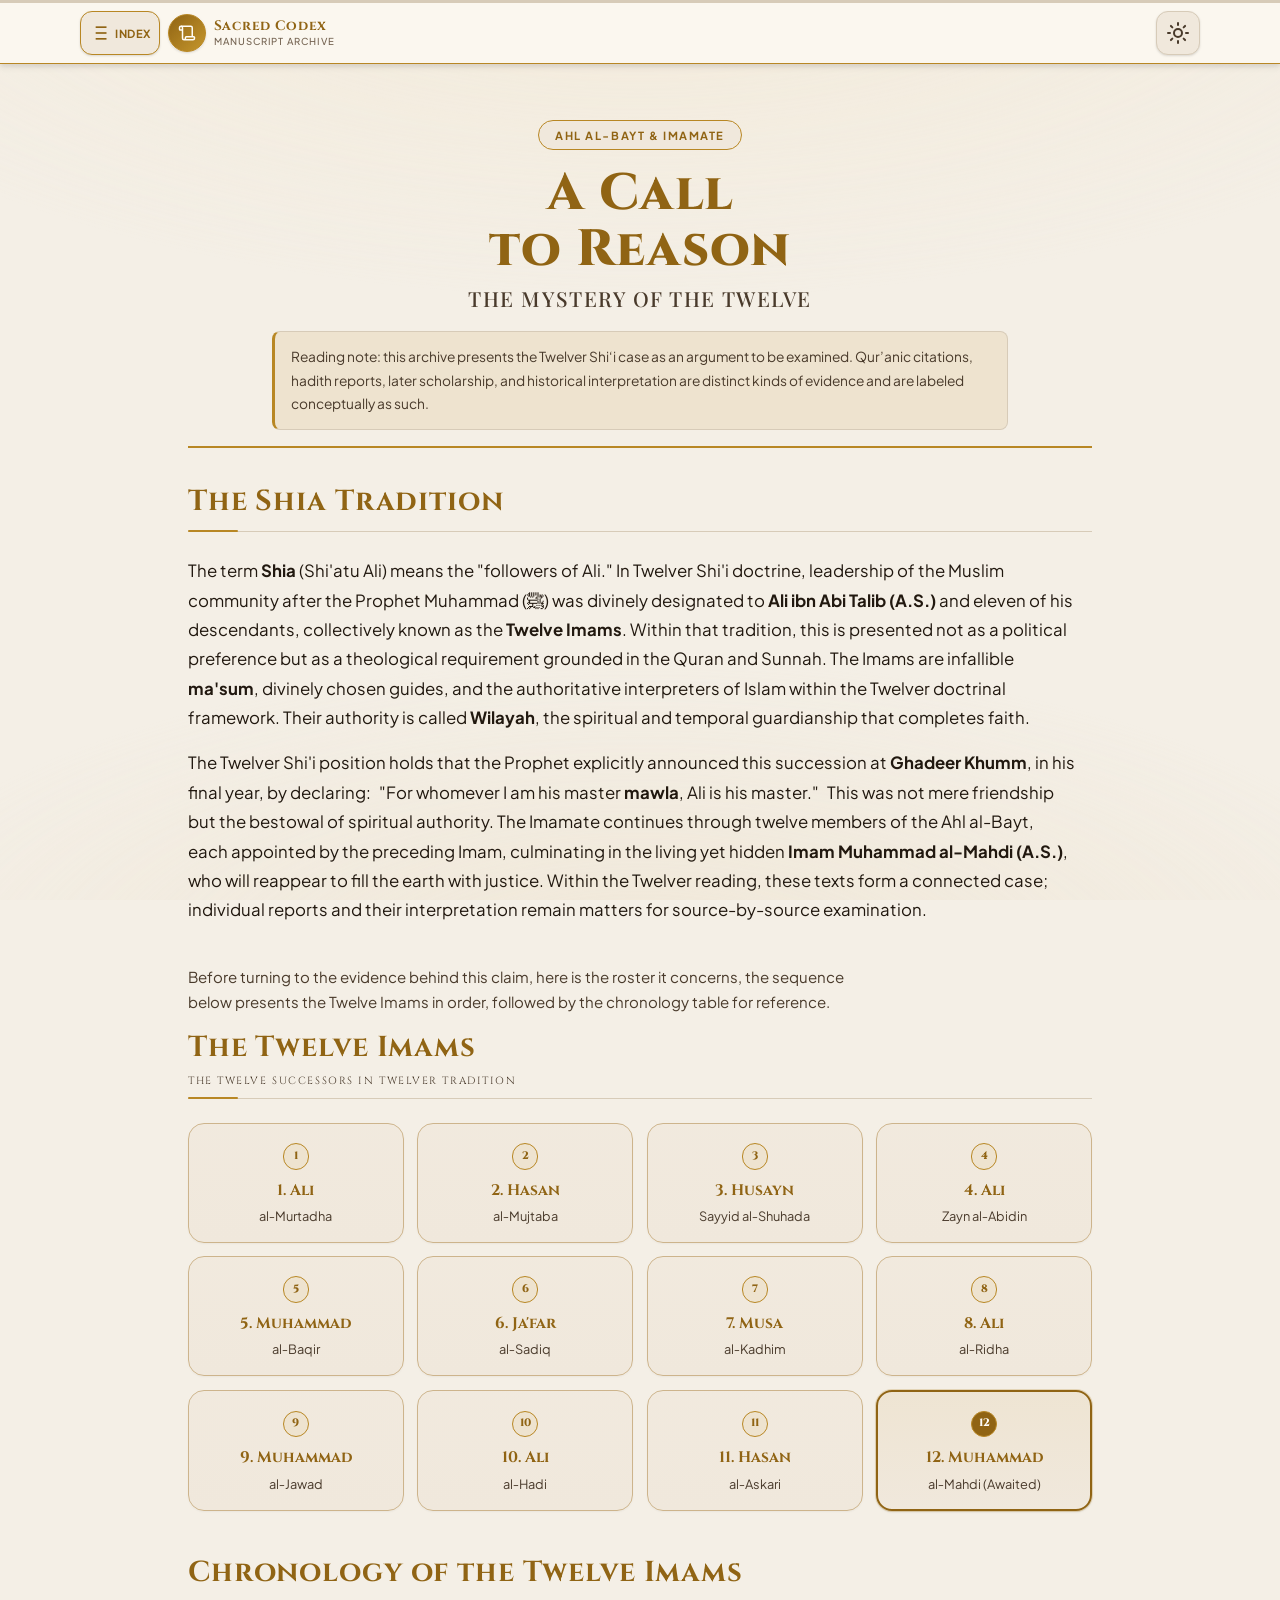
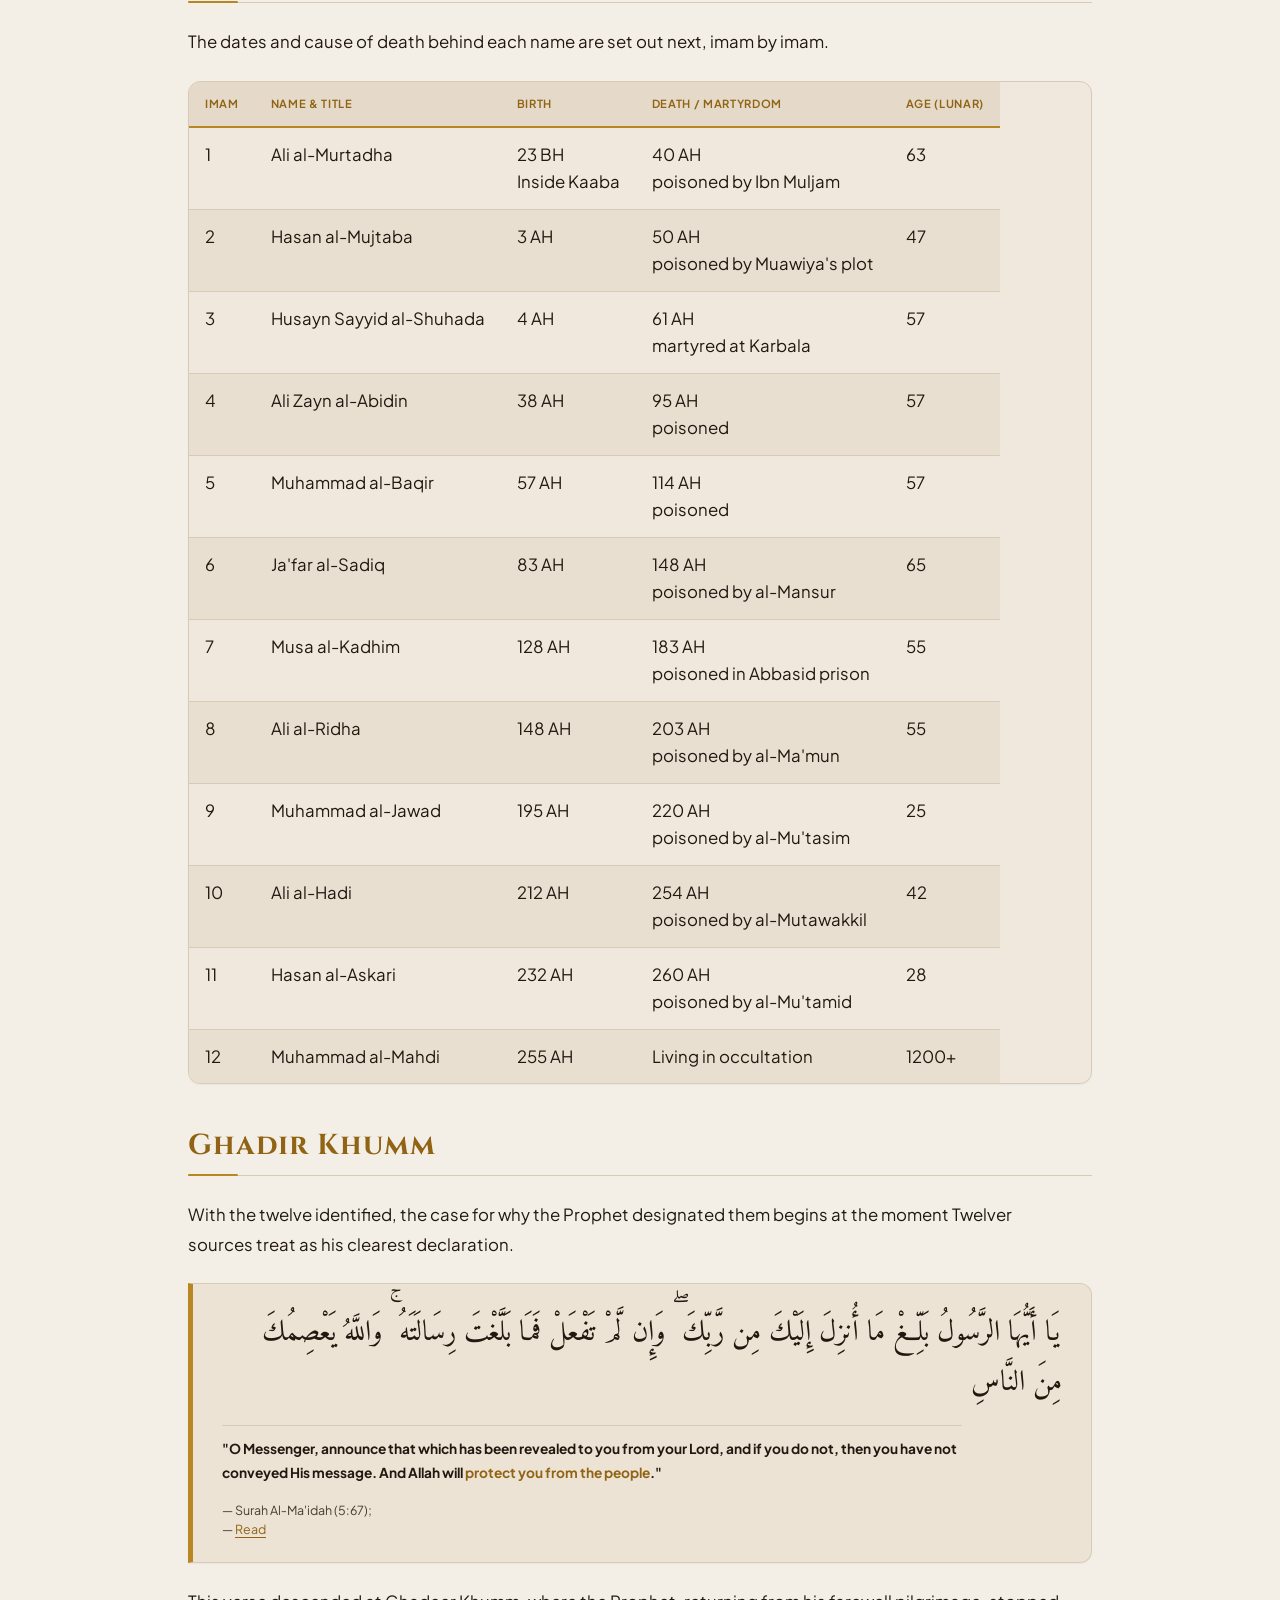
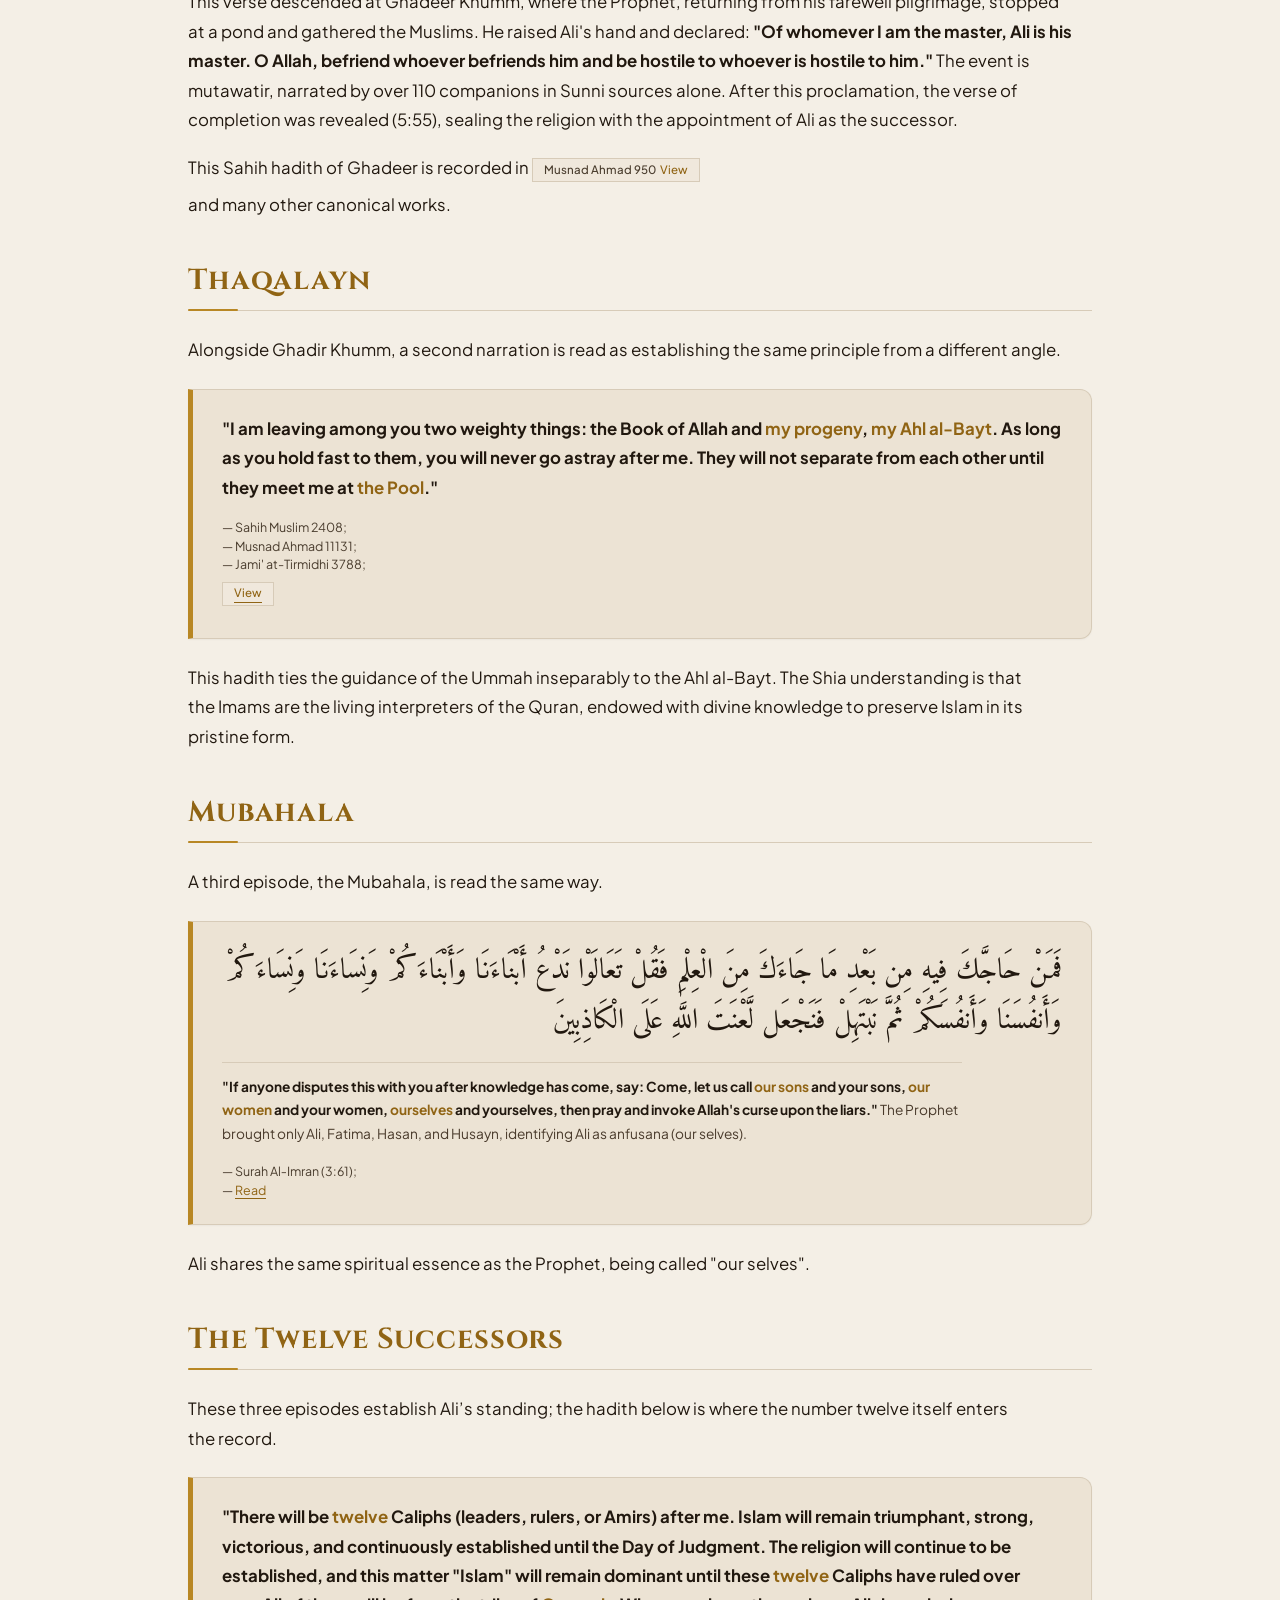
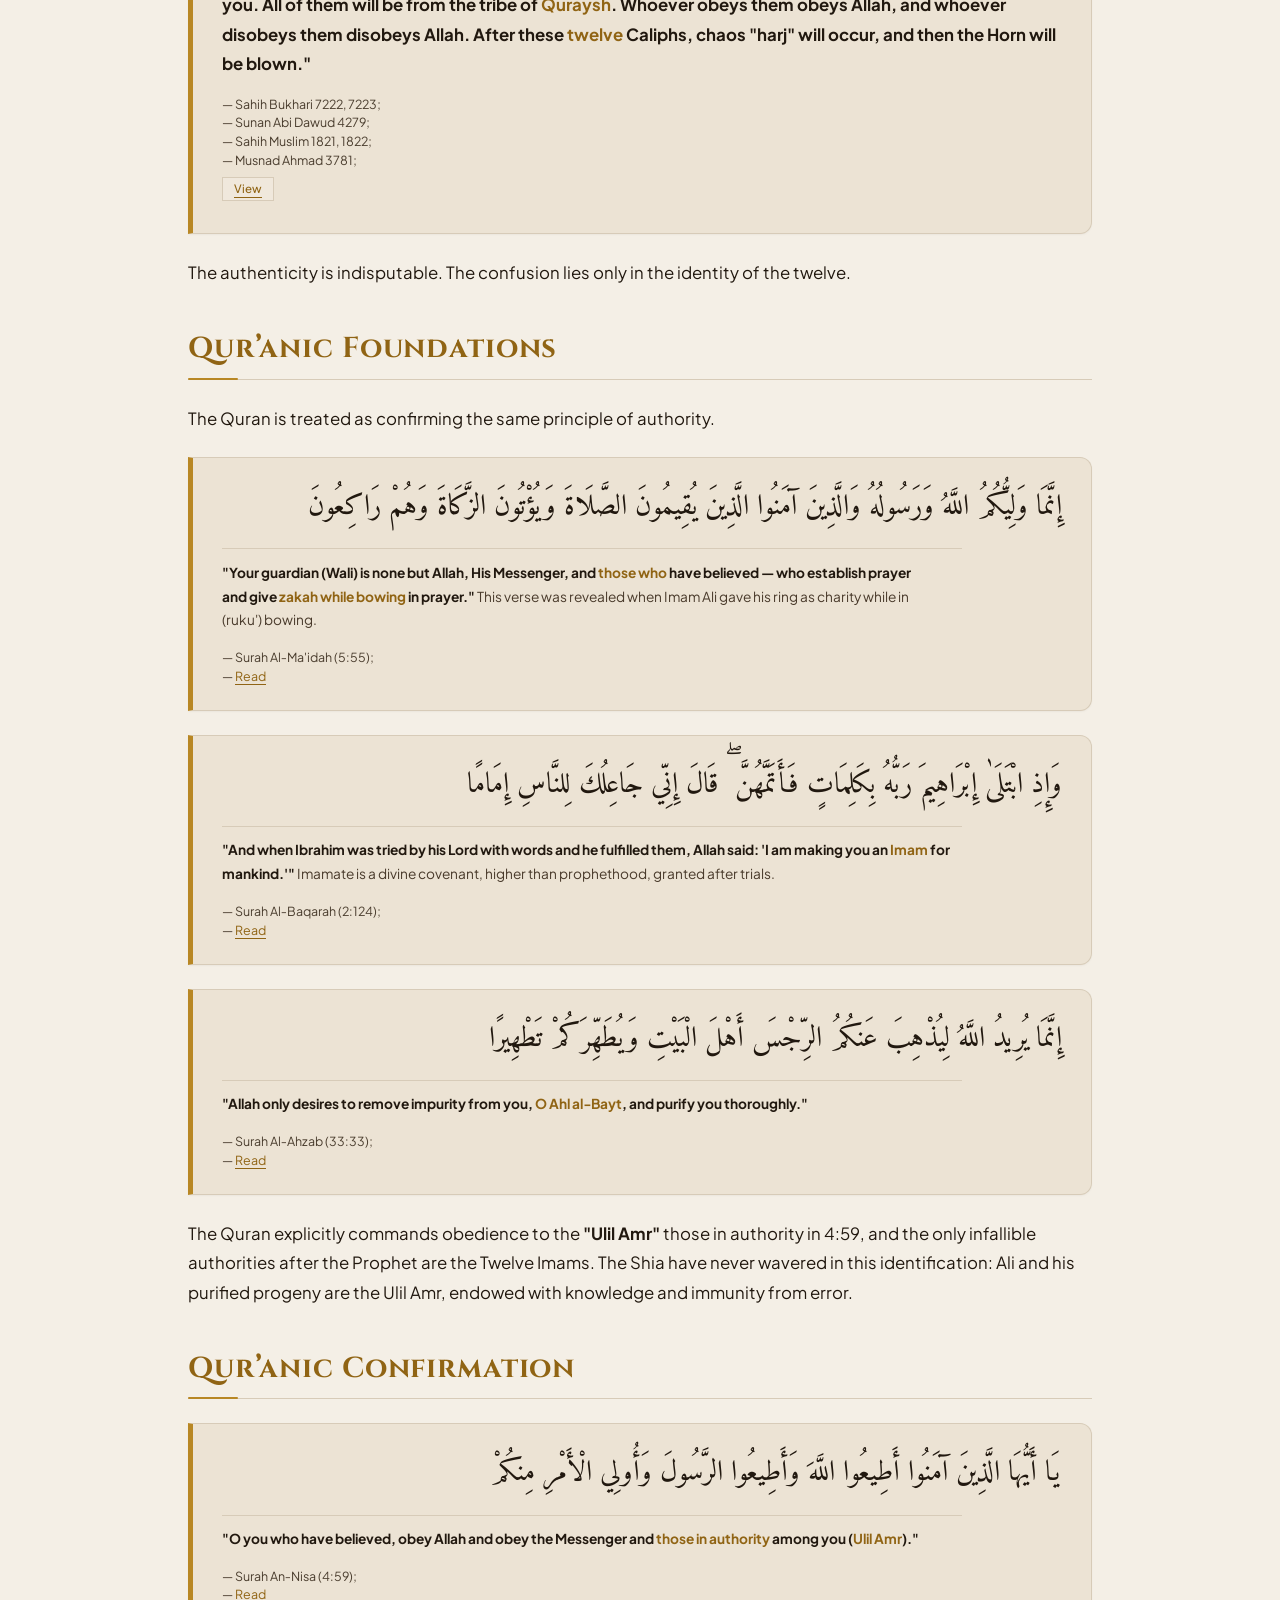
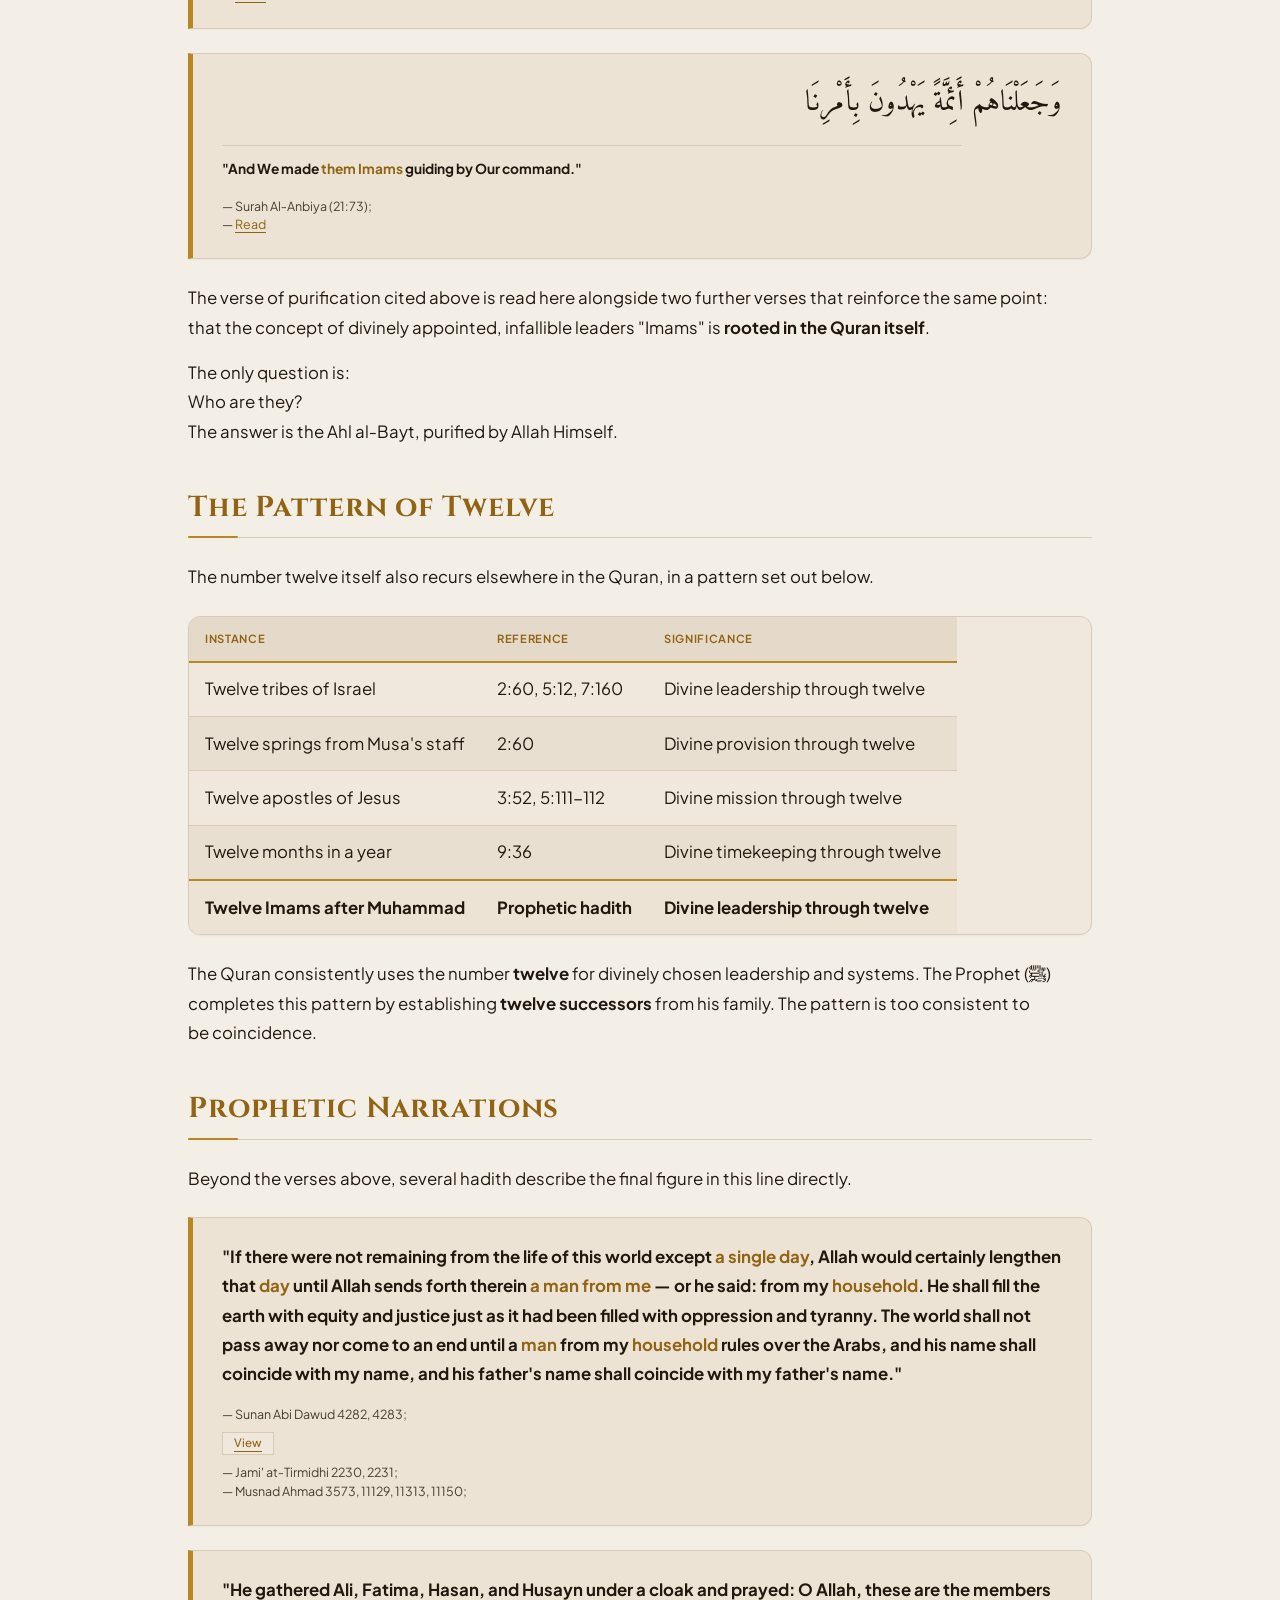
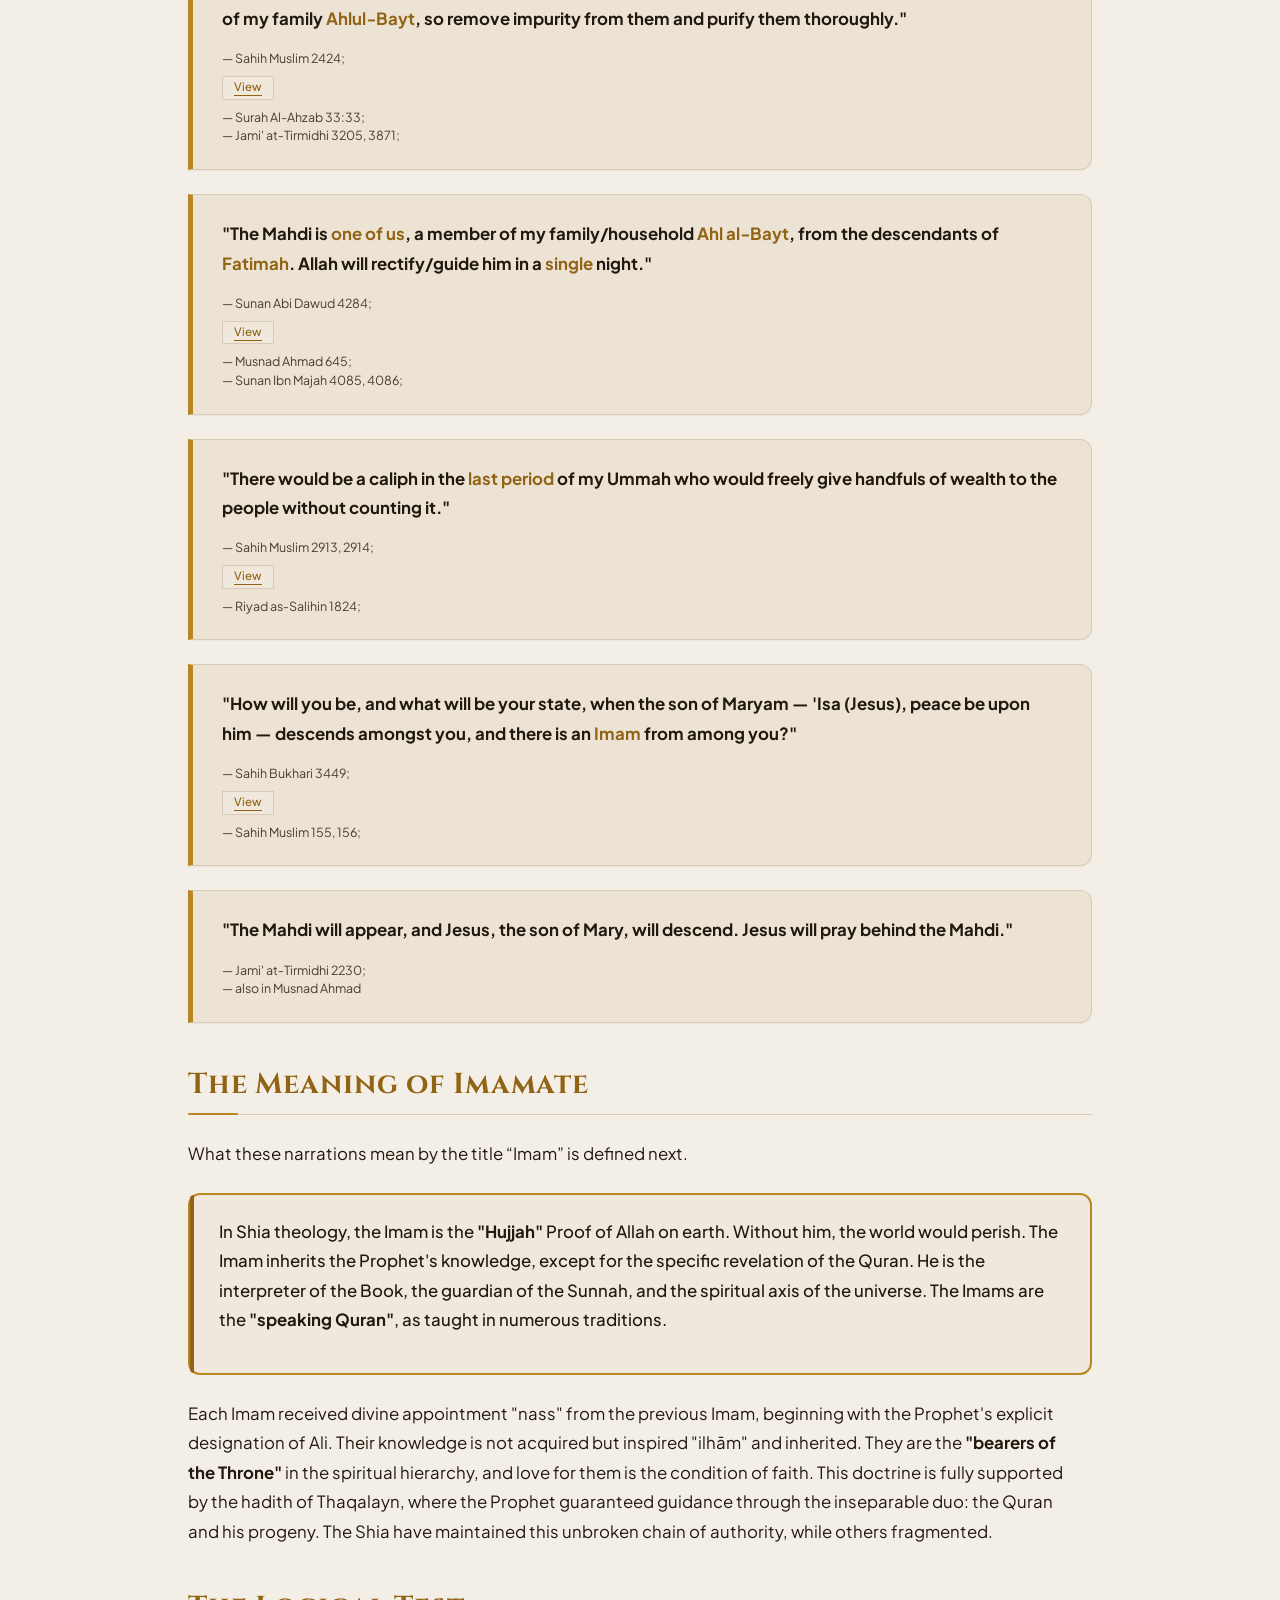
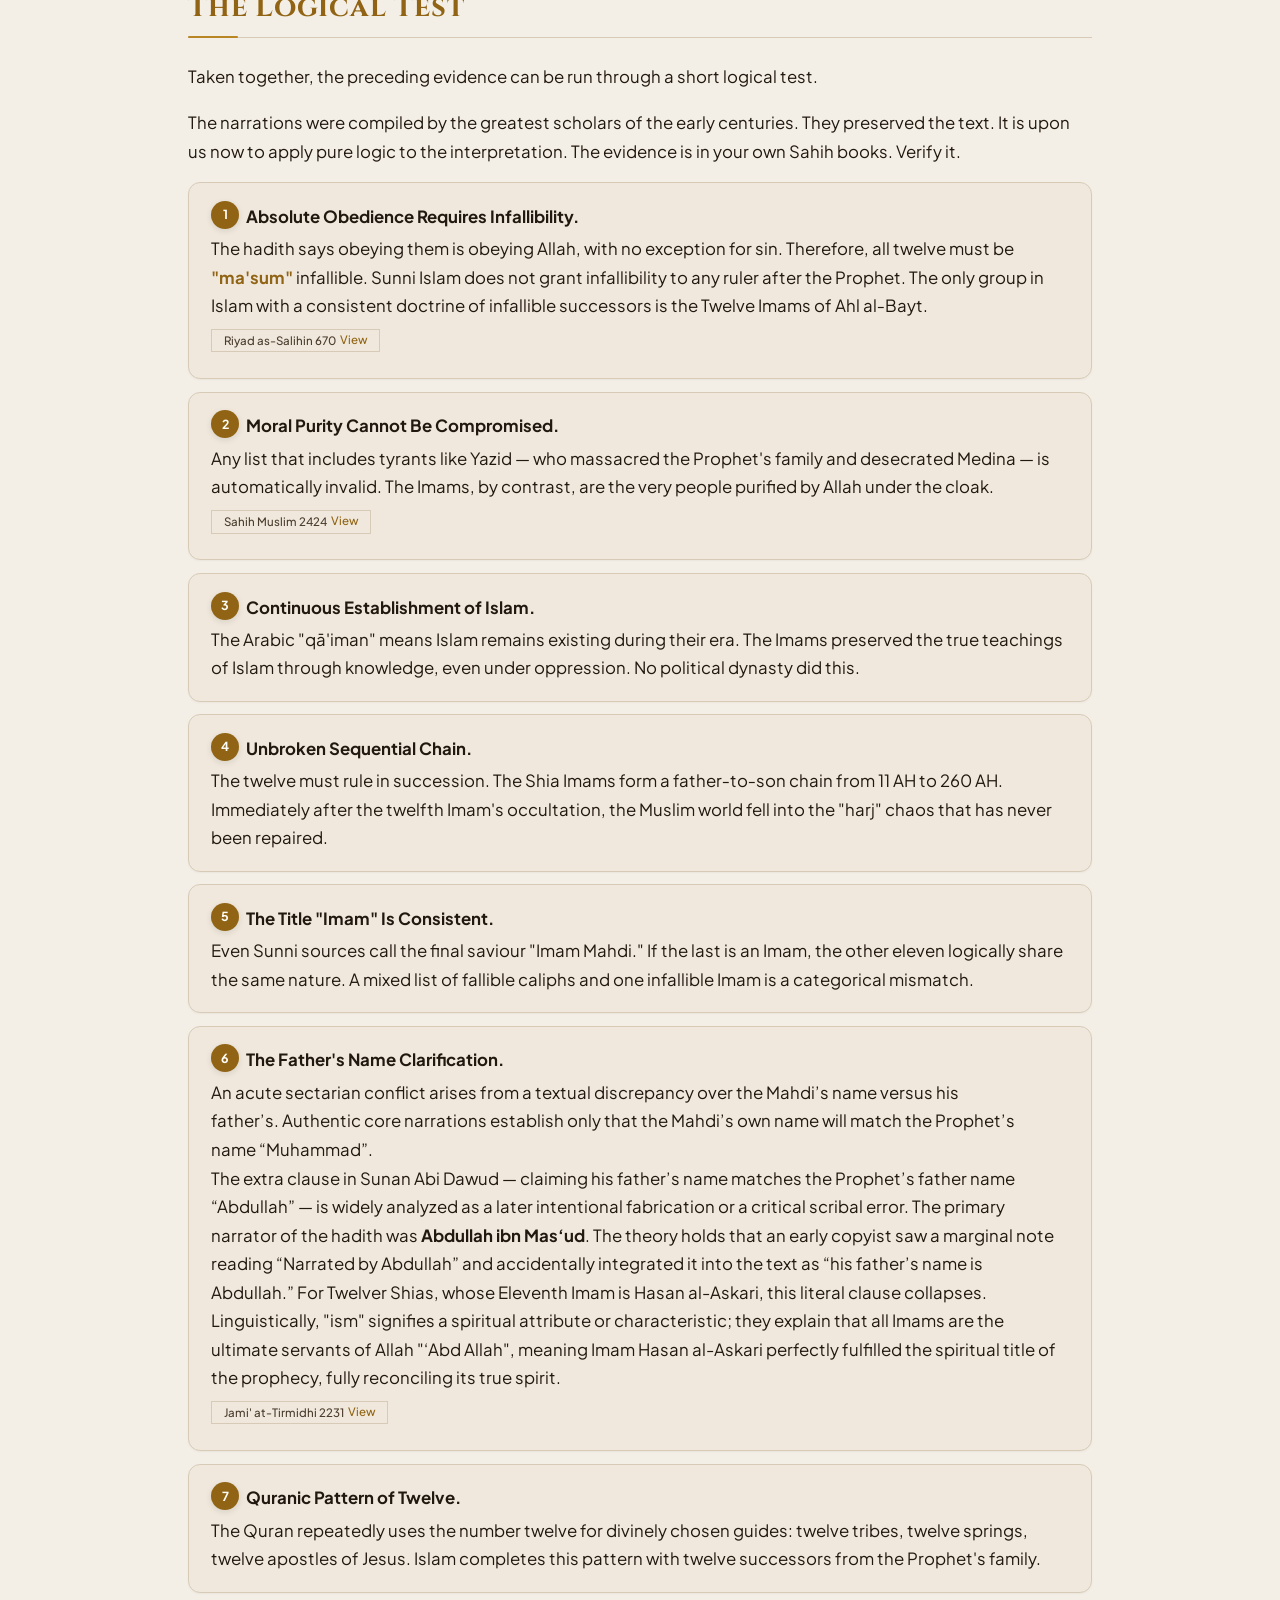
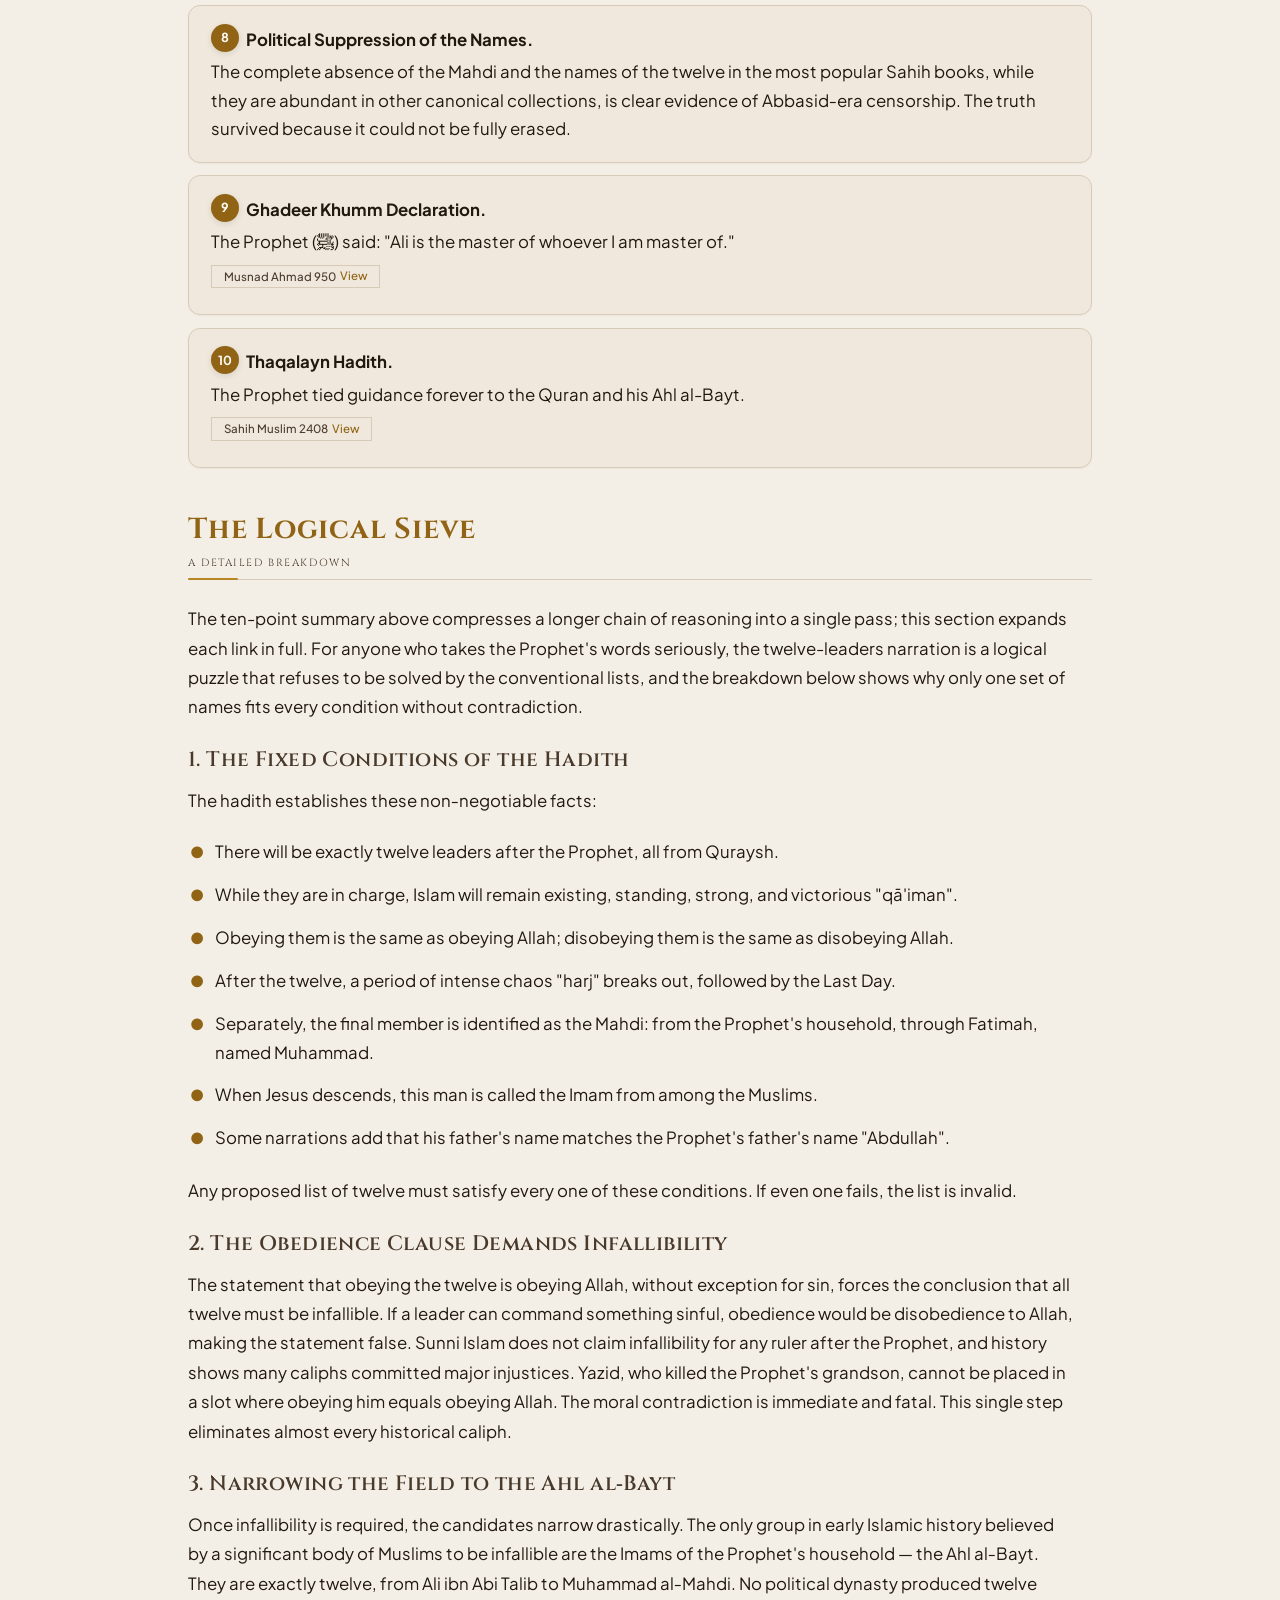
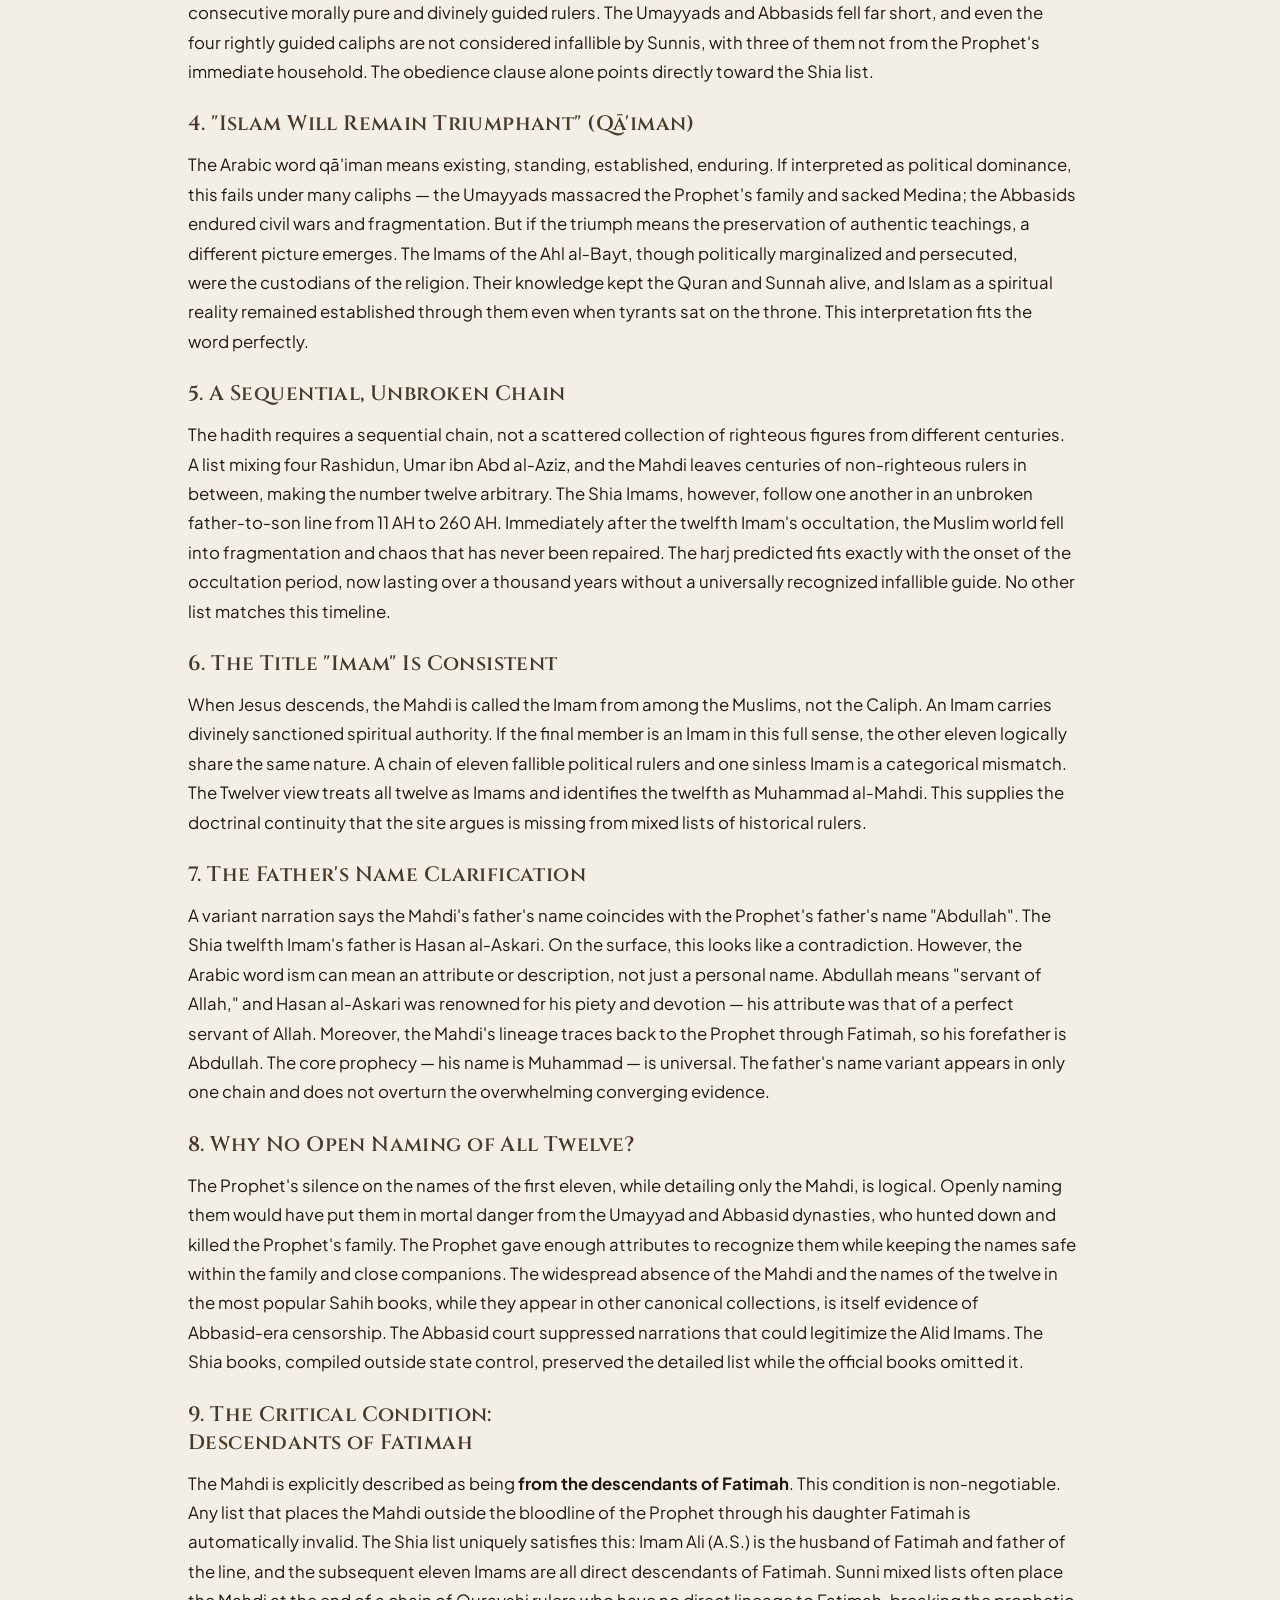
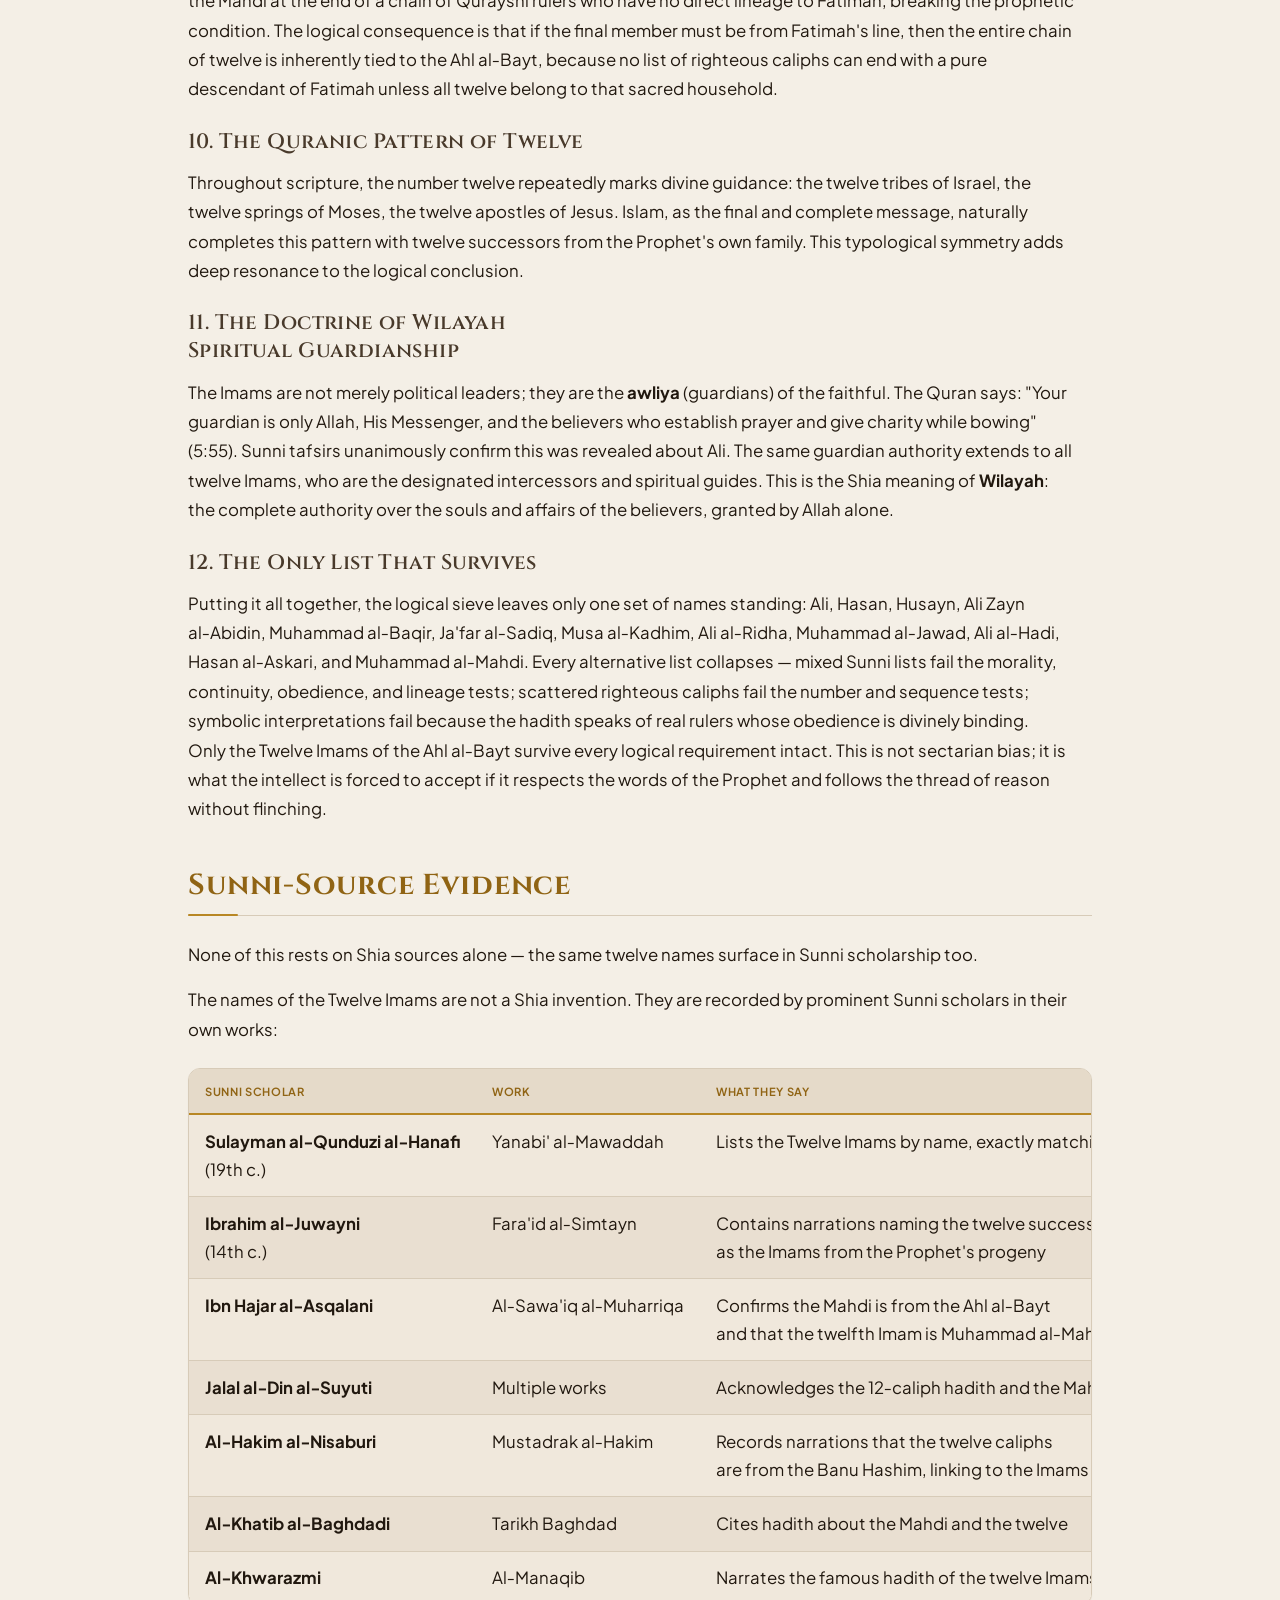
==== commit ee823939: "Add files via upload" ====
--- a/mahdi-database.html
+++ b/mahdi-database.html
@@ -1 +1,35 @@
-<!DOCTYPE html><html dir="ltr" lang="en"><head><meta charset="utf-8"><meta content="width=device-width, initial-scale=1" name="viewport"><meta content="light dark" name="color-scheme"><meta content="#faf6ee" name="theme-color"><meta content="telephone=no" name="format-detection"><meta content="A structured study of Twelver Shi&lsquo;i claims about Imamate and the Mahdi, with Qur&rsquo;anic passages, hadith reports, historical context, and competing interpretations distinguished." name="description"><title>Sacred Codex &mdash; Mahdi Database</title><link href="https://sacredcodex.example/mahdi-database.html" rel="canonical"><meta content="article" property="og:type"><meta content="Sacred Codex" property="og:site_name"><meta content="en" property="og:locale"><meta content="Sacred Codex" property="og:title"><meta content="The Mystery of the Twelve: Logical proof from Quran, Hadith and history that the Twelve Imams are the only valid successors, with detailed Shia doctrine." property="og:description"><meta content="https://sacredcodex.example/mahdi-database.html" property="og:url"><meta content="summary_large_image" name="twitter:card"><meta content="Sacred Codex" name="twitter:title"><meta content="The Mystery of the Twelve: Logical proof from Quran, Hadith and history that the Twelve Imams are the only valid successors, with detailed Shia doctrine." name="twitter:description"><link href="https://fonts.googleapis.com" rel="preconnect"><link crossorigin href="https://fonts.gstatic.com" rel="preconnect"><link as="style" href="https://fonts.googleapis.com/css2?family=Amiri:wght@400;700&family=Cinzel:wght@600;700;800&family=Playfair+Display:ital,wght@0,500;0,600;1,500&family=Plus+Jakarta+Sans:wght@400;500;600;700&display=swap" rel="preload"><link href="https://fonts.googleapis.com/css2?family=Amiri:wght@400;700&family=Cinzel:wght@600;700;800&family=Playfair+Display:ital,wght@0,500;0,600;1,500&family=Plus+Jakarta+Sans:wght@400;500;600;700&display=swap" rel="stylesheet"><link href="style.css" rel="stylesheet"><link href="favicon.svg" rel="icon" type="image/svg+xml"><script>!function(){try{var t=localStorage.getItem('theme');t&&'light'!==t&&document.documentElement.setAttribute('data-theme',t)}catch(e){}}();</script><script type="application/ld+json">{"@context":"https://schema.org","@type":"Article","headline":"A Call to Reason","description":"A structured study of Twelver Shi’i claims about Imamate and the Mahdi, with Quranic passages, hadith reports, historical context, and competing interpretations distinguished.","inLanguage":"en","isPartOf":{"@type":"WebSite","name":"Sacred Codex","url":"https://sacredcodex.example/"},"url":"https://sacredcodex.example/mahdi-database.html","publisher":{"@type":"Organization","name":"Sacred Codex"}}</script></head><body><svg aria-hidden="true" style="position:absolute;width:0;height:0;overflow:hidden" xmlns="http://www.w3.org/2000/svg"><symbol id="icon-book" viewBox="0 0 24 24"><path d="M19 17V5a2 2 0 0 0-2-2H4"></path><path d="M8 21h12a2 2 0 0 0 2-2v-1a1 1 0 0 0-1-1H11a1 1 0 0 0-1 1v1a2 2 0 1 1-4 0V5a2 2 0 1 0-4 0v2a1 1 0 0 0 1 1h3"></path></symbol></svg><a class="skip-link" href="#main-content">Skip to main content</a><div class="page"><header class="site-header"><div aria-hidden="true" class="progress-bar"><div class="progress-bar__fill" id="progressBarInner"></div></div><div class="header__container"><div class="header__brand"><button aria-controls="sidebarNav" aria-expanded="false" aria-label="Toggle navigation" class="btn btn--sidebar-toggle" id="sidebarToggle" type="button"><svg aria-hidden="true" fill="none" height="20" stroke="currentColor" stroke-width="2" viewbox="0 0 24 24" width="20"><path d="M3 5h.01"></path><path d="M3 12h.01"></path><path d="M3 19h.01"></path><path d="M8 5h13"></path><path d="M8 12h13"></path><path d="M8 19h13"></path></svg><span class="btn__label">Index</span></button><button aria-label="Scroll to top" class="logo-link" id="brandScrollTop" type="button"><span class="logo-icon"><svg aria-hidden="true" fill="none" height="24" stroke="currentColor" stroke-width="2" viewbox="0 0 24 24" width="24"><use href="#icon-book"></use></svg></span><span class="logo-text"><span class="logo-text__title">Sacred Codex</span><span class="logo-text__sub">Manuscript Archive</span></span></button></div><div class="header__actions"><button aria-label="Switch theme" class="btn btn--icon" id="themeToggle" type="button"><svg aria-hidden="true" fill="none" height="24" id="themeIcon" stroke="currentColor" stroke-linecap="round" stroke-linejoin="round" stroke-width="2" viewbox="0 0 24 24" width="24"><circle cx="12" cy="12" r="4"></circle><path d="M12 2v2"></path><path d="M12 20v2"></path><path d="m4.93 4.93 1.41 1.41"></path><path d="m17.66 17.66 1.41 1.41"></path><path d="M2 12h2"></path><path d="M20 12h2"></path><path d="m6.34 17.66-1.41 1.41"></path><path d="m19.07 4.93-1.41 1.41"></path></svg></button></div></div></header><div aria-hidden="true" class="sidebar-overlay" id="sidebarOverlay"></div><nav aria-label="Main navigation" class="sidebar" id="sidebarNav" tabindex="-1"><h2 class="sr-only" id="sidebarTitle">Navigation</h2><a href="index.html">The Final Countdown</a><a aria-current="page" href="mahdi-database.html">Mahdi Database</a><a href="tawhid.html">Oneness of Allah</a><div aria-label="Theme selection" class="sidebar__themes" role="group"><button aria-pressed="true" class="sidebar__theme-btn active-theme" data-theme-value="light" type="button"><svg aria-hidden="true" fill="none" height="24" stroke="currentColor" stroke-width="2" viewbox="0 0 24 24" width="24"><circle cx="12" cy="12" r="4"></circle><path d="M12 2v2"></path><path d="M12 20v2"></path></svg>Parchment</button><button aria-pressed="false" class="sidebar__theme-btn" data-theme-value="dark" type="button"><svg aria-hidden="true" fill="none" height="24" stroke="currentColor" stroke-width="2" viewbox="0 0 24 24" width="24"><path d="M12 3a6 6 0 0 0 9 9 9 9 0 1 1-9-9Z"></path></svg>Dark</button><button aria-pressed="false" class="sidebar__theme-btn" data-theme-value="manuscript" type="button"><svg aria-hidden="true" fill="none" height="24" stroke="currentColor" stroke-width="2" viewbox="0 0 24 24" width="24"><use href="#icon-book"></use></svg>Manuscript</button></div></nav><main class="main-content" id="main-content"><article class="article"><header class="article__header"><span class="badge">Ahl al‑Bayt &amp; Imamate</span><h1>A Call<br>to Reason</h1><p class="article__subtitle">The Mystery of the Twelve</p><p class="u-source">Reading note: this archive presents the Twelver Shi&lsquo;i case as an argument to be examined. Qur&rsquo;anic citations, hadith reports, later scholarship, and historical interpretation are distinct kinds of evidence and are labeled conceptually as such.</p></header><section class="section"><h2>The Shia Tradition</h2><p>The term <strong>Shia</strong> (Shi'atu Ali) means the "followers of Ali." In Twelver Shi'i doctrine, leadership of the Muslim community after the Prophet Muhammad (SAW) was divinely designated to <strong>Ali ibn Abi Talib (A.S.)</strong> and eleven of his descendants, collectively known as the <strong>Twelve Imams</strong>. Within that tradition, this is presented not as a political preference but as a theological requirement grounded in the Quran and Sunnah. The Imams are <strong>infallible (ma'sum)</strong>, divinely chosen guides, and the authoritative interpreters of Islam within the Twelver doctrinal framework. Their authority is called <strong>Wilayah</strong>, the spiritual and temporal guardianship that completes faith.</p><p>The Twelver Shi'i position holds that the Prophet explicitly announced this succession at <strong>Ghadeer Khumm</strong>, in his final year, by declaring: "For whomever I am his master (mawla), Ali is his master." This was not mere friendship but the bestowal of spiritual authority. The Imamate continues through twelve members of the Ahl al-Bayt, each appointed by the preceding Imam, culminating in the living yet hidden <strong>Imam Muhammad al-Mahdi (A.S.)</strong>, who will reappear to fill the earth with justice. Within the Twelver reading, these texts form a connected case; individual reports and their interpretation remain matters for source-by-source examination.</p></section><section class="section"><h2>Ghadir Khumm</h2><blockquote class="verse-box" data-verse="5:67"></blockquote><p>This verse descended at Ghadeer Khumm, where the Prophet, returning from his farewell pilgrimage, stopped at a pond and gathered the Muslims. He raised Ali's hand and declared: <strong>"Of whomever I am the master, Ali is his master. O Allah, befriend whoever befriends him and be hostile to whoever is hostile to him."</strong> The event is mutawatir, narrated by over 110 companions in Sunni sources alone. After this proclamation, the verse of completion was revealed (5:3), sealing the religion with the appointment of Ali as the successor.</p><p>The hadith of Ghadeer is recorded in <span class="hadith-inline">Musnad Ahmad 950 (Sahih) <a href="https://sunnah.com/ahmad:950" rel="noopener" target="_blank">View</a></span><br>and many other canonical works.</p></section><section class="section"><h2>Thaqalayn</h2><blockquote class="verse-box"><p><strong>"I am leaving among you two weighty things: the Book of Allah and <span class="highlight">my progeny</span>, <span class="highlight">my Ahl al-Bayt</span>. As long as you hold fast to them, you will never go astray after me. They will not separate from each other until they meet me at <span class="highlight">the Pool</span>."</strong></p><cite class="verse-box__source">&mdash; Sahih Muslim 2408;<br>&mdash; Musnad Ahmad 11131;<br>&mdash; Jami' at-Tirmidhi 3788;<br><span class="hadith-inline"><a href="https://sunnah.com/tirmidhi:3788" rel="noopener" target="_blank">View</a></span></cite></blockquote><p>This hadith ties the guidance of the Ummah inseparably to the Ahl al-Bayt. The Shia understanding is that the Imams are the living interpreters of the Quran, endowed with divine knowledge to preserve Islam in its pristine form.</p></section><section class="section"><h2>Mubahala</h2><blockquote class="verse-box" data-verse="3:61"></blockquote><p>Ali shares the same spiritual essence as the Prophet, being called "our selves."</p></section><section class="section"><h2>The Twelve Successors</h2><blockquote class="verse-box"><p><strong>"There will be <span class="highlight">twelve</span> Caliphs (leaders, rulers, or Amirs) after me. Islam will remain triumphant, strong, victorious, and continuously established until the Day of Judgment. The religion will continue to be established, and this matter (Islam) will remain dominant until these <span class="highlight">twelve</span> Caliphs have ruled over you. All of them will be from the tribe of <span class="highlight">Quraysh</span>. Whoever obeys them obeys Allah, and whoever disobeys them disobeys Allah. After these <span class="highlight">twelve</span> Caliphs, chaos (harj) will occur, and then the Horn will be blown."</strong></p><cite class="verse-box__source">&mdash; Sahih Bukhari 7222, 7223;<br>&mdash; Sunan Abi Dawud 4279;<br>&mdash; Sahih Muslim 1821, 1822;<br>&mdash; Musnad Ahmad 3781;<br><span class="hadith-inline"><a href="https://sunnah.com/bukhari:7222" rel="noopener" target="_blank">View</a></span></cite></blockquote><p>The authenticity is indisputable. The confusion lies only in the identity of the twelve.</p></section><section class="section"><h2>Qur&rsquo;anic Foundations</h2><blockquote class="verse-box" data-verse="5:55"></blockquote><blockquote class="verse-box" data-verse="2:124"></blockquote><blockquote class="verse-box" data-verse="33:33"></blockquote><p>The Quran explicitly commands obedience to the <strong>Ulil Amr</strong> (those in authority) in 4:59, and the only infallible authorities after the Prophet are the Twelve Imams. The Shia have never wavered in this identification: Ali and his purified progeny are the Ulil Amr, endowed with knowledge and immunity from error.</p></section><section class="section"><h2>Prophetic Narrations</h2><blockquote class="verse-box"><p><strong>"If there were not remaining from the life of this world except <span class="highlight">a single day</span>, Allah would certainly lengthen that <span class="highlight">day</span> until Allah sends forth therein <span class="highlight">a man from me</span> &mdash; or he said: from my <span class="highlight">household</span>. He shall fill the earth with equity and justice just as it had been filled with oppression and tyranny. The world shall not pass away nor come to an end until a <span class="highlight">man</span> from my <span class="highlight">household</span> rules over the Arabs, and his name shall coincide with my name, and his father's name shall coincide with my father's name."</strong></p><cite class="verse-box__source">&mdash; Sunan Abi Dawud 4282, 4283;<br><span class="hadith-inline"><a href="https://sunnah.com/abudawud:4282" rel="noopener" target="_blank">View</a></span><br>&mdash; Jami' at‑Tirmidhi 2230, 2231;<br>&mdash; Musnad Ahmad 3573, 11129, 11313, 11150;</cite></blockquote><blockquote class="verse-box"><p><strong>"He gathered Ali, Fatima, Hasan, and Husayn under a cloak and prayed: O Allah, these are the members of my family <span class="highlight">Ahlul‑Bayt</span>, so remove impurity from them and purify them thoroughly."</strong></p><cite class="verse-box__source">&mdash; Sahih Muslim 2424;<br><span class="hadith-inline"><a href="https://sunnah.com/muslim:2424" rel="noopener" target="_blank">View</a></span><br>&mdash; Surah Al-Ahzab 33:33;<br>&mdash; Jami' at‑Tirmidhi 3205, 3871;</cite></blockquote><blockquote class="verse-box"><p><strong>"The Mahdi is <span class="highlight">one of us</span>, a member of my family/household <span class="highlight">Ahl al‑Bayt</span>, from the descendants of <span class="highlight">Fatimah</span>. Allah will rectify/guide him in a <span class="highlight">single</span> night."</strong></p><cite class="verse-box__source">&mdash; Sunan Abi Dawud 4284;<br><span class="hadith-inline"><a href="https://sunnah.com/abudawud:4284" rel="noopener" target="_blank">View</a></span><br>&mdash; Musnad Ahmad 645;<br>&mdash; Sunan Ibn Majah 4085, 4086;</cite></blockquote><blockquote class="verse-box"><p><strong>"There would be a caliph in the <span class="highlight">last period</span> of my Ummah who would freely give handfuls of wealth to the people without counting it."</strong></p><cite class="verse-box__source">&mdash; Sahih Muslim 2913, 2914;<br><span class="hadith-inline"><a href="https://sunnah.com/muslim:2914" rel="noopener" target="_blank">View</a></span><br>&mdash; Riyad as‑Salihin 1824;</cite></blockquote><blockquote class="verse-box"><p><strong>"How will you be, and what will be your state, when the son of Maryam &mdash; 'Isa (Jesus), peace be upon him &mdash; descends amongst you, and there is an <span class="highlight">Imam</span> from among you?"</strong></p><cite class="verse-box__source">&mdash; Sahih Bukhari 3449;<br><span class="hadith-inline"><a href="https://sunnah.com/bukhari:3449" rel="noopener" target="_blank">View</a></span><br>&mdash; Sahih Muslim 155, 156;</cite></blockquote><blockquote class="verse-box"><p><strong>"The Mahdi will appear, and Jesus, the son of Mary, will descend. Jesus will pray behind the Mahdi."</strong></p><cite class="verse-box__source">&mdash; Jami' at‑Tirmidhi 2230;<br>&mdash; also in Musnad Ahmad</cite></blockquote></section><section class="section"><h2>The Meaning of Imamate</h2><div class="callout-box"><p>In Shia theology, the Imam is the <strong>Hujjah</strong> (Proof of Allah) on earth. Without him, the world would perish. The Imam inherits the Prophet's knowledge, except for the specific revelation of the Quran. He is the interpreter of the Book, the guardian of the Sunnah, and the spiritual axis of the universe. The Imams are the <strong>"speaking Quran"</strong>, as taught in numerous traditions.</p></div><p>Each Imam received divine appointment (nass) from the previous Imam, beginning with the Prophet's explicit designation of Ali. Their knowledge is not acquired but inspired (ilh&amacr;m) and inherited. They are the <strong>"bearers of the Throne"</strong> in the spiritual hierarchy, and love for them is the condition of faith. This doctrine is fully supported by the hadith of Thaqalayn, where the Prophet guaranteed guidance through the inseparable duo: the Quran and his progeny. The Shia have maintained this unbroken chain of authority, while others fragmented.</p></section><section class="section"><h2>The Logical Test</h2><p>The narrations were compiled by the greatest scholars of the early centuries. They preserved the text. It is upon us now to apply pure logic to the interpretation. The evidence is in your own Sahih books. Verify it.</p><ol class="proof-steps"><li><span class="step-num">1</span><strong>Absolute Obedience Requires Infallibility.</strong><br>The hadith says obeying them is obeying Allah, with no exception for sin. Therefore, all twelve must be <span class="highlight">ma'sum</span> (infallible). Sunni Islam does not grant infallibility to any ruler after the Prophet. The only group in Islam with a consistent doctrine of infallible successors is the Twelve Imams of Ahl al‑Bayt.<br><span class="hadith-inline">Riyad as-Salihin 670 <a href="https://sunnah.com/riyadussalihin:670" rel="noopener" target="_blank">View</a></span></li><li><span class="step-num">2</span><strong>Moral Purity Cannot Be Compromised.</strong><br>Any list that includes tyrants like Yazid &mdash; who massacred the Prophet's family and desecrated Medina &mdash; is automatically invalid. The Imams, by contrast, are the very people purified by Allah under the cloak.<br><span class="hadith-inline">Sahih Muslim 2424 <a href="https://sunnah.com/muslim:2424" rel="noopener" target="_blank">View</a></span></li><li><span class="step-num">3</span><strong>Continuous Establishment of Islam.</strong><br>The Arabic "q&amacr;'iman" means Islam remains existing during their era. The Imams preserved the true teachings of Islam through knowledge, even under oppression. No political dynasty did this.</li><li><span class="step-num">4</span><strong>Unbroken Sequential Chain.</strong><br>The twelve must rule in succession. The Shia Imams form a father‑to‑son chain from 11 AH to 260 AH. Immediately after the twelfth Imam's occultation, the Muslim world fell into the harj (chaos) that has never been repaired.</li><li><span class="step-num">5</span><strong>The Title "Imam" Is Consistent.</strong><br>Even Sunni sources call the final saviour "Imam Mahdi." If the last is an Imam, the other eleven logically share the same nature. A mixed list of fallible caliphs and one infallible Imam is a categorical mismatch.</li><li><span class="step-num">6</span><strong>The Father's Name Clarification.</strong><br>An acute sectarian conflict arises from a textual discrepancy over the Mahdi&rsquo;s name versus his father&rsquo;s. Authentic core narrations establish only that the Mahdi&rsquo;s own name will match the Prophet&rsquo;s name &ldquo;Muhammad&rdquo;.<br>The extra clause in Sunan Abi Dawud &mdash; claiming his father&rsquo;s name matches the Prophet&rsquo;s father name &ldquo;Abdullah&rdquo; &mdash; is widely analyzed as a later intentional fabrication or a critical scribal error. The primary narrator of the hadith was <strong>Abdullah ibn Mas&lsquo;ud</strong>. The theory holds that an early copyist saw a marginal note reading &ldquo;Narrated by Abdullah&rdquo; and accidentally integrated it into the text as &ldquo;his father&rsquo;s name is Abdullah.&rdquo; For Twelver Shias, whose Eleventh Imam is Hasan al-Askari, this literal clause collapses. Linguistically, "ism" signifies a spiritual attribute or characteristic; they explain that all Imams are the ultimate servants of Allah "&lsquo;Abd Allah", meaning Imam Hasan al-Askari perfectly fulfilled the spiritual title of the prophecy, fully reconciling its true spirit.<br><span class="hadith-inline">Jami' at‑Tirmidhi 2231 <a href="https://sunnah.com/abudawud:4282" rel="noopener" target="_blank">View</a></span></li><li><span class="step-num">7</span><strong>Quranic Pattern of Twelve.</strong><br>The Quran repeatedly uses the number twelve for divinely chosen guides: twelve tribes, twelve springs, twelve apostles of Jesus. Islam completes this pattern with twelve successors from the Prophet's family.</li><li><span class="step-num">8</span><strong>Political Suppression of the Names.</strong><br>The complete absence of the Mahdi and the names of the twelve in the most popular Sahih books, while they are abundant in other canonical collections, is clear evidence of Abbasid‑era censorship. The truth survived because it could not be fully erased.</li><li><span class="step-num">9</span><strong>Ghadeer Khumm Declaration.</strong><br>The Prophet (ﷺ) said: "Ali is the master of whoever I am master of."<br><span class="hadith-inline">Musnad Ahmad 950 <a href="https://sunnah.com/ahmad:950" rel="noopener" target="_blank">View</a></span></li><li><span class="step-num">10</span><strong>Thaqalayn Hadith.</strong><br>The Prophet tied guidance forever to the Quran and his Ahl al-Bayt.<br><span class="hadith-inline">Sahih Muslim 2408 <a href="https://sunnah.com/muslim:2408" rel="noopener" target="_blank">View</a></span></li></ol></section><section class="section"><h2>Sunni-Source Evidence</h2><p>The names of the Twelve Imams are not a Shia invention. They are recorded by prominent Sunni scholars in their own works:</p><div class="table-wrapper"><table><caption>Sunni Confirmation of the Twelve Imams</caption><thead><tr><th scope="col">Sunni Scholar</th><th scope="col">Work</th><th scope="col">What They Say</th></tr></thead><tbody><tr><td><strong>Sulayman al‑Qunduzi al‑Hanafi</strong><br>(19th c.)</td><td>Yanabi' al‑Mawaddah</td><td>Lists the Twelve Imams by name, exactly matching the Shia list</td></tr><tr><td><strong>Ibrahim al‑Juwayni</strong><br>(14th c.)</td><td>Fara'id al‑Simtayn</td><td>Contains narrations naming the twelve successors<br>as the Imams from the Prophet's progeny</td></tr><tr><td><strong>Ibn Hajar al‑Asqalani</strong></td><td>Al‑Sawa'iq al‑Muharriqa</td><td>Confirms the Mahdi is from the Ahl al‑Bayt<br>and that the twelfth Imam is Muhammad al‑Mahdi</td></tr><tr><td><strong>Jalal al‑Din al‑Suyuti</strong></td><td>Multiple works</td><td>Acknowledges the 12‑caliph hadith and the Mahdi's role</td></tr><tr><td><strong>Al‑Hakim al‑Nisaburi</strong></td><td>Mustadrak al‑Hakim</td><td>Records narrations that the twelve caliphs<br>are from the Banu Hashim, linking to the Imams</td></tr><tr><td><strong>Al‑Khatib al‑Baghdadi</strong></td><td>Tarikh Baghdad</td><td>Cites hadith about the Mahdi and the twelve</td></tr><tr><td><strong>Al‑Khwarazmi</strong></td><td>Al‑Manaqib</td><td>Narrates the famous hadith of the twelve Imams and names them</td></tr></tbody></table></div><p>The <strong>content</strong> is the same. The Shia did not invent the list &mdash; they <strong>preserved</strong> it while others <strong>suppressed</strong> it.</p></section><section class="section"><h2>Canonical Collections</h2><p>Islam came to us directly from the Prophet (peace be upon him). Yet today we see many people ignoring the Prophet's clear words and putting their own thinking first. They care more about supporting the government than supporting the religion, and this clearly helps corruption to spread.</p><p>There is also something very odd about the famous Hadith books called "Sahih" which means authentic. It is strange that the Mahdi is not mentioned at all in the most popular and trusted books that people read mostly today. Any talk about him is hidden in other books that hardly anyone knows about. This makes a person wonder about something fishy. They may have tried to erase it completely. But they could not do it. Lies cannot cover up the truth forever. No matter how nice a lie looks, it will always have holes and weak spots. People who look carefully will find those flaws.</p><p><strong>So the question we must ask is this: Are these people real scholars who protect the religion? Or are they just liars dressed up like scholars, trying to make Islam weak and confusing, using lies to attack the truth? Or are they trying to establish a new so‑called Islam that suits their own preferences?</strong></p><p>Of course, all governments and superpowers around the whole world are particularly great enemies for the Mahdi. Allah will not destroy the whole world as long as there is even one Muslim left alive on the earth. The Day of Judgment will only come after the last Muslim has passed away and the religion of Islam has been completely forgotten. This is why the world continues to exist today. Creation is safe from total destruction until the final promise is fulfilled and the awaited final Imam appears to fill the earth with justice. Only after that will the end of time truly arrive.</p></section><section class="section"><h2>Historical Context</h2><p>The Abbasid caliphate, which ruled from 750 to 1258 CE, was built on the overthrow of the Umayyads. But the Abbasids were also <strong>enemies</strong> of the Ahl al‑Bayt. They imprisoned, poisoned, and killed multiple Imams. They had every reason to <strong>erase</strong> the names of the Twelve from public memory.</p><ul class="clean-list"><li><span class="marker">●</span><div>Imam Musa al‑Kadhim (7th Imam) was <strong>poisoned</strong> in Abbasid prison</div></li><li><span class="marker">●</span><div>Imam Ali al‑Ridha (8th Imam) was <strong>poisoned</strong> by the Abbasid caliph al‑Ma'mun</div></li><li><span class="marker">●</span><div>Imam Muhammad al‑Jawad (9th Imam) was <strong>poisoned</strong> by al‑Mu'tasim</div></li><li><span class="marker">●</span><div>Imam Ali al‑Hadi (10th Imam) was <strong>poisoned</strong> by al‑Mutawakkil</div></li><li><span class="marker">●</span><div>Imam Hasan al‑Askari (11th Imam) was <strong>poisoned</strong> by al‑Mu'tamid</div></li></ul><p>The Abbasids systematically <strong>eliminated</strong> the Imams of the Ahl al‑Bayt. They also controlled the <strong>compilation</strong> of hadith. Is it any surprise that the names of the Twelve do not appear in the "official" collections? The truth survived <strong>despite</strong> the suppression, not because of it.</p></section><section class="section"><h2>Competing Interpretations</h2><p>Sunni scholars have struggled for fourteen centuries to produce a definitive list. Their proposals mix the Rashidun, Umayyads, and Abbasids. But this creates a severe logical and moral crisis: the lists often include the Umayyad dynasty &mdash; the very political machine that cursed Imam Ali from the pulpits and whose commander, Yazid, slaughtered Imam Hussain, the beloved grandson of the Prophet, at Karbala.</p><p><strong>How can the "best of generations" and the divinely promised leadership include those who opposed and killed the Holy Household (Ahl al‑Bayt)?</strong></p></section><section class="section"><h2>Infallibility</h2><p>Some say the twelve caliphs do not need to be innocent. But the proof for this claim is very weak. Only a single authentic narration has been found that mentions the righteousness of the last one alone. By common sense, that last one is the Mahdi.</p><p>This raises a simple yet devastating question:<br><strong>Why did the Prophet talk about twelve caliphs but give no names for the first eleven? Why did he only give details about the final one?</strong></p><p>Even then, the name of this awaited final person is not clearly written down anywhere. Yet his connection remains to the household of the Prophet Muhammad (SAW) &mdash; the Ahlul‑Bayt. How is it logical that the eleven are outsiders, when the very last one belongs to the family?</p><p>This strange silence about eleven of them, and a single hint about the last one, must make us stop and think.</p></section><section class="section"><h2>The Twelver Chain</h2><p>In stark contrast, the Shia tradition presents a list of twelve that is perfectly preserved, unbroken, and drawn exclusively from the purified lineage of the Prophet: <br><strong>The Twelve Imams, from Imam Ali (A.S.) to the awaited Imam Mahdi (A.S.)</strong>.</p><p>Even in Sunni eschatology, the final savior is called <strong>Imam</strong> Mahdi, not Caliph Mahdi. If the concept of divinely guided Imams is a "later fabrication," why does this title persist so prominently for the promised one?</p></section><section class="section"><h2>The Logical Sieve <small>A Detailed Breakdown</small></h2><p>For anyone who takes the Prophet's words seriously, this narration about twelve leaders is a logical puzzle that refuses to be solved by the conventional lists. The following breakdown shows why only one set of names fits all the conditions without contradiction.</p><h3>1. The Fixed Conditions of the Hadith</h3><p>The hadith establishes these non‑negotiable facts:</p><ul class="clean-list"><li><span class="marker">●</span><div>There will be exactly twelve leaders after the Prophet, all from Quraysh.</div></li><li><span class="marker">●</span><div>While they are in charge, Islam will remain existing, standing, strong, and victorious (q&amacr;'iman).</div></li><li><span class="marker">●</span><div>Obeying them is the same as obeying Allah; disobeying them is the same as disobeying Allah.</div></li><li><span class="marker">●</span><div>After the twelve, a period of intense chaos (harj) breaks out, followed by the Last Day.</div></li><li><span class="marker">●</span><div>Separately, the final member is identified as the Mahdi: from the Prophet's household, through Fatimah, named Muhammad.</div></li><li><span class="marker">●</span><div>When Jesus descends, this man is called the Imam from among the Muslims.</div></li><li><span class="marker">●</span><div>Some narrations add that his father's name matches the Prophet's father's name (Abdullah).</div></li></ul><p>Any proposed list of twelve must satisfy every one of these conditions. If even one fails, the list is invalid.</p><h3>2. The Obedience Clause Demands Infallibility</h3><p>The statement that obeying the twelve is obeying Allah, without exception for sin, forces the conclusion that all twelve must be infallible. If a leader can command something sinful, obedience would be disobedience to Allah, making the statement false. Sunni Islam does not claim infallibility for any ruler after the Prophet, and history shows many caliphs committed major injustices. Yazid, who killed the Prophet's grandson, cannot be placed in a slot where obeying him equals obeying Allah. The moral contradiction is immediate and fatal. This single step eliminates almost every historical caliph.</p><h3>3. Narrowing the Field to the Ahl al‑Bayt</h3><p>Once infallibility is required, the candidates narrow drastically. The only group in early Islamic history believed by a significant body of Muslims to be infallible are the Imams of the Prophet's household &mdash; the Ahl al‑Bayt. They are exactly twelve, from Ali ibn Abi Talib to Muhammad al‑Mahdi. No political dynasty produced twelve consecutive morally pure and divinely guided rulers. The Umayyads and Abbasids fell far short, and even the four rightly guided caliphs are not considered infallible by Sunnis, with three of them not from the Prophet's immediate household. The obedience clause alone points directly toward the Shia list.</p><h3>4. "Islam Will Remain Triumphant" (Q&amacr;'iman)</h3><p>The Arabic word q&amacr;'iman means existing, standing, established, enduring. If interpreted as political dominance, this fails under many caliphs &mdash; the Umayyads massacred the Prophet's family and sacked Medina; the Abbasids endured civil wars and fragmentation. But if the triumph means the preservation of authentic teachings, a different picture emerges. The Imams of the Ahl al‑Bayt, though politically marginalized and persecuted, were the custodians of the religion. Their knowledge kept the Quran and Sunnah alive, and Islam as a spiritual reality remained established through them even when tyrants sat on the throne. This interpretation fits the word perfectly.</p><h3>5. A Sequential, Unbroken Chain</h3><p>The hadith requires a sequential chain, not a scattered collection of righteous figures from different centuries. A list mixing four Rashidun, Umar ibn Abd al‑Aziz, and the Mahdi leaves centuries of non‑righteous rulers in between, making the number twelve arbitrary. The Shia Imams, however, follow one another in an unbroken father‑to‑son line from 11 AH to 260 AH. Immediately after the twelfth Imam's occultation, the Muslim world fell into fragmentation and chaos that has never been repaired. The harj predicted fits exactly with the onset of the occultation period, now lasting over a thousand years without a universally recognized infallible guide. No other list matches this timeline.</p><h3>6. The Title "Imam" Is Consistent</h3><p>When Jesus descends, the Mahdi is called the Imam from among the Muslims, not the Caliph. An Imam carries divinely sanctioned spiritual authority. If the final member is an Imam in this full sense, the other eleven logically share the same nature. A chain of eleven fallible political rulers and one sinless Imam is a categorical mismatch. The Twelver view treats all twelve as Imams and identifies the twelfth as Muhammad al‑Mahdi. This supplies the doctrinal continuity that the site argues is missing from mixed lists of historical rulers.</p><h3>7. The Father's Name Clarification</h3><p>A variant narration says the Mahdi's father's name coincides with the Prophet's father's name (Abdullah). The Shia twelfth Imam's father is Hasan al‑Askari. On the surface, this looks like a contradiction. However, the Arabic word ism can mean an attribute or description, not just a personal name. Abdullah means "servant of Allah," and Hasan al‑Askari was renowned for his piety and devotion &mdash; his attribute was that of a perfect servant of Allah. Moreover, the Mahdi's lineage traces back to the Prophet through Fatimah, so his forefather is Abdullah. The core prophecy &mdash; his name is Muhammad &mdash; is universal. The father's name variant appears in only one chain and does not overturn the overwhelming converging evidence.</p><h3>8. Why No Open Naming of All Twelve?</h3><p>The Prophet's silence on the names of the first eleven, while detailing only the Mahdi, is logical. Openly naming them would have put them in mortal danger from the Umayyad and Abbasid dynasties, who hunted down and killed the Prophet's family. The Prophet gave enough attributes to recognize them while keeping the names safe within the family and close companions. The widespread absence of the Mahdi and the names of the twelve in the most popular Sahih books, while they appear in other canonical collections, is itself evidence of Abbasid‑era censorship. The Abbasid court suppressed narrations that could legitimize the Alid Imams. The Shia books, compiled outside state control, preserved the detailed list while the official books omitted it.</p><h3>9. The Critical Condition:<br>Descendants of Fatimah</h3><p>The Mahdi is explicitly described as being <strong>from the descendants of Fatimah</strong>. This condition is non‑negotiable. Any list that places the Mahdi outside the bloodline of the Prophet through his daughter Fatimah is automatically invalid. The Shia list uniquely satisfies this: Imam Ali (A.S.) is the husband of Fatimah and father of the line, and the subsequent eleven Imams are all direct descendants of Fatimah. Sunni mixed lists often place the Mahdi at the end of a chain of Qurayshi rulers who have no direct lineage to Fatimah, breaking the prophetic condition. The logical consequence is that if the final member must be from Fatimah's line, then the entire chain of twelve is inherently tied to the Ahl al‑Bayt, because no list of righteous caliphs can end with a pure descendant of Fatimah unless all twelve belong to that sacred household.</p><h3>10. The Quranic Pattern of Twelve</h3><p>Throughout scripture, the number twelve repeatedly marks divine guidance: the twelve tribes of Israel, the twelve springs of Moses, the twelve apostles of Jesus. Islam, as the final and complete message, naturally completes this pattern with twelve successors from the Prophet's own family. This typological symmetry adds deep resonance to the logical conclusion.</p><h3>11. The Doctrine of Wilayah<br>Spiritual Guardianship</h3><p>The Imams are not merely political leaders; they are the <strong>awliya</strong> (guardians) of the faithful. The Quran says: "Your guardian is only Allah, His Messenger, and the believers who establish prayer and give charity while bowing" (5:55). Sunni tafsirs unanimously confirm this was revealed about Ali. The same guardian authority extends to all twelve Imams, who are the designated intercessors and spiritual guides. This is the Shia meaning of <strong>Wilayah</strong>: the complete authority over the souls and affairs of the believers, granted by Allah alone.</p><h3>12. The Only List That Survives</h3><p>Putting it all together, the logical sieve leaves only one set of names standing: Ali, Hasan, Husayn, Ali Zayn al‑Abidin, Muhammad al‑Baqir, Ja'far al‑Sadiq, Musa al‑Kadhim, Ali al‑Ridha, Muhammad al‑Jawad, Ali al‑Hadi, Hasan al‑Askari, and Muhammad al‑Mahdi. Every alternative list collapses &mdash; mixed Sunni lists fail the morality, continuity, obedience, and lineage tests; scattered righteous caliphs fail the number and sequence tests; symbolic interpretations fail because the hadith speaks of real rulers whose obedience is divinely binding. Only the Twelve Imams of the Ahl al‑Bayt survive every logical requirement intact. This is not sectarian bias; it is what the intellect is forced to accept if it respects the words of the Prophet and follows the thread of reason without flinching.</p></section><section class="section"><h2>The Occultation (Ghaybah)</h2><p>Many object that a human living over a millennium is impossible. Yet those same voices accept without hesitation that <strong>Jesus (AS)</strong> was raised alive and will descend; that the <strong>Dajjal</strong> is alive and chained on an island; that <strong>Iblis (Azazil)</strong> has lived since the time of Adam; and that Adam himself lived nearly a thousand years. If Allah can extend life for these, why is the prolongation of the Mahdi's life deemed a fantasy? The answer is not theological but political: acknowledging the living Imam threatens the legitimacy of man‑made caliphates. The Quranic precedent is clear: the companions of the Cave slept for 309 years, and Khidr remains alive. The Mahdi's occultation is a divine test, not an impossibility.</p><div class="callout-box"><p><strong>Double standard exposed:</strong> Accepting the survival of Iblis, Dajjal, and Jesus for thousands of years while mocking the Mahdi's long life is not rational &mdash; it is selective denial driven by the fear of admitting that the Ahl al‑Bayt are the true heirs of the Prophet.</p></div><p>The Minor Occultation (260&ndash;329 AH) had four deputies; the Major Occultation continues, with the Imam serving as the spiritual Hujjah. The earth cannot exist without a Proof. His reappearance will fill the world with justice, just as it is filled with tyranny.</p></section><section class="section"><h2>Qur&rsquo;anic Confirmation</h2><blockquote class="verse-box" data-verse="33:33"></blockquote><blockquote class="verse-box" data-verse="4:59"></blockquote><blockquote class="verse-box" data-verse="21:73"></blockquote><p>The concept of divinely appointed, infallible leaders (Imams) is <strong>rooted in the Quran itself</strong>. <br>The only question is: <br>Who are they? <br>The answer is the Ahl al‑Bayt, purified by Allah Himself.</p></section><section class="section"><h2>The Pattern of Twelve</h2><div class="table-wrapper"><table><caption>The Quranic Pattern of Twelve</caption><thead><tr><th scope="col">Instance</th><th scope="col">Reference</th><th scope="col">Significance</th></tr></thead><tbody><tr><td>Twelve tribes of Israel</td><td>2:60, 5:12, 7:160</td><td>Divine leadership through twelve</td></tr><tr><td>Twelve springs from Musa's staff</td><td>2:60</td><td>Divine provision through twelve</td></tr><tr><td>Twelve apostles of Jesus</td><td>3:52, 5:111-112</td><td>Divine mission through twelve</td></tr><tr><td>Twelve months in a year</td><td>9:36</td><td>Divine timekeeping through twelve</td></tr><tr class="highlight-row"><td><strong>Twelve Imams after Muhammad</strong></td><td><strong>Prophetic hadith</strong></td><td><strong>Divine leadership through twelve</strong></td></tr></tbody></table></div><p>The Quran consistently uses the number <strong>twelve</strong> for divinely chosen leadership and systems. The Prophet (ﷺ) completes this pattern by establishing <strong>twelve successors</strong> from his family. The pattern is too consistent to be coincidence.</p></section><section class="section"><p class="imam-card-intro">The sequence below presents the Twelve Imams in order, followed by the chronology table for reference.</p><h2>The Twelve Imams <small>The Twelve Successors in Twelver Tradition</small></h2><div class="imam-card-list"><div aria-label="1. Ali al‑Murtadha" class="imam-card"><span aria-hidden="true" class="imam-card__number">1</span><div class="name">1. Ali</div><div class="title">al‑Murtadha</div></div><div aria-label="2. Hasan al‑Mujtaba" class="imam-card"><span aria-hidden="true" class="imam-card__number">2</span><div class="name">2. Hasan</div><div class="title">al‑Mujtaba</div></div><div aria-label="3. Husayn Sayyid al‑Shuhada" class="imam-card"><span aria-hidden="true" class="imam-card__number">3</span><div class="name">3. Husayn</div><div class="title">Sayyid al‑Shuhada</div></div><div aria-label="4. Ali Zayn al‑Abidin" class="imam-card"><span aria-hidden="true" class="imam-card__number">4</span><div class="name">4. Ali</div><div class="title">Zayn al‑Abidin</div></div><div aria-label="5. Muhammad al‑Baqir" class="imam-card"><span aria-hidden="true" class="imam-card__number">5</span><div class="name">5. Muhammad</div><div class="title">al‑Baqir</div></div><div aria-label="6. Ja'far al‑Sadiq" class="imam-card"><span aria-hidden="true" class="imam-card__number">6</span><div class="name">6. Ja'far</div><div class="title">al‑Sadiq</div></div><div aria-label="7. Musa al‑Kadhim" class="imam-card"><span aria-hidden="true" class="imam-card__number">7</span><div class="name">7. Musa</div><div class="title">al‑Kadhim</div></div><div aria-label="8. Ali al‑Ridha" class="imam-card"><span aria-hidden="true" class="imam-card__number">8</span><div class="name">8. Ali</div><div class="title">al‑Ridha</div></div><div aria-label="9. Muhammad al‑Jawad" class="imam-card"><span aria-hidden="true" class="imam-card__number">9</span><div class="name">9. Muhammad</div><div class="title">al‑Jawad</div></div><div aria-label="10. Ali al‑Hadi" class="imam-card"><span aria-hidden="true" class="imam-card__number">10</span><div class="name">10. Ali</div><div class="title">al‑Hadi</div></div><div aria-label="11. Hasan al‑Askari" class="imam-card"><span aria-hidden="true" class="imam-card__number">11</span><div class="name">11. Hasan</div><div class="title">al‑Askari</div></div><div aria-label="12. Muhammad al‑Mahdi (Awaited)" class="imam-card u-imam-featured"><span aria-hidden="true" class="imam-card__number">12</span><div class="name">12. Muhammad</div><div class="title">al‑Mahdi (Awaited)</div></div></div></section><section class="section"><h2>Chronology of the Twelve Imams</h2><div class="table-wrapper"><table><caption>Chronology of the Twelve Imams</caption><thead><tr><th scope="col">Imam</th><th scope="col">Name &amp; Title</th><th scope="col">Birth</th><th scope="col">Death / Martyrdom</th><th scope="col">Age (Lunar)</th></tr></thead><tbody><tr><td>1</td><td>Ali al-Murtadha</td><td>23 BH (Inside Kaaba)</td><td>40 AH (poisoned by Ibn Muljam)</td><td>63</td></tr><tr><td>2</td><td>Hasan al-Mujtaba</td><td>3 AH</td><td>50 AH (poisoned by Muawiya's plot)</td><td>47</td></tr><tr><td>3</td><td>Husayn Sayyid al-Shuhada</td><td>4 AH</td><td>61 AH (martyred at Karbala)</td><td>57</td></tr><tr><td>4</td><td>Ali Zayn al-Abidin</td><td>38 AH</td><td>95 AH (poisoned)</td><td>57</td></tr><tr><td>5</td><td>Muhammad al-Baqir</td><td>57 AH</td><td>114 AH (poisoned)</td><td>57</td></tr><tr><td>6</td><td>Ja'far al-Sadiq</td><td>83 AH</td><td>148 AH (poisoned by al-Mansur)</td><td>65</td></tr><tr><td>7</td><td>Musa al-Kadhim</td><td>128 AH</td><td>183 AH (poisoned in Abbasid prison)</td><td>55</td></tr><tr><td>8</td><td>Ali al-Ridha</td><td>148 AH</td><td>203 AH (poisoned by al-Ma'mun)</td><td>55</td></tr><tr><td>9</td><td>Muhammad al-Jawad</td><td>195 AH</td><td>220 AH (poisoned by al-Mu'tasim)</td><td>25</td></tr><tr><td>10</td><td>Ali al-Hadi</td><td>212 AH</td><td>254 AH (poisoned by al-Mutawakkil)</td><td>42</td></tr><tr><td>11</td><td>Hasan al-Askari</td><td>232 AH</td><td>260 AH (poisoned by al-Mu'tamid)</td><td>28</td></tr><tr><td>12</td><td>Muhammad al-Mahdi</td><td>255 AH</td><td>Living in occultation</td><td>1200+</td></tr></tbody></table></div></section><section class="section"><h2>Comparative Validation</h2><div class="table-wrapper"><table><caption>Validation Only List Survives Every Test</caption><thead><tr><th scope="col">Proposed List</th><th scope="col">All Infallible?</th><th scope="col">Morally Pure?</th><th scope="col">Continuous?</th><th scope="col">Last is Imam Mahdi?</th><th scope="col">Mahdi from Fatimah?</th><th scope="col">Verdict</th></tr></thead><tbody><tr><td>Sunni mixed<br><small>Rashidun + Umayyads + Abbasids</small></td><td class="lie">No</td><td class="lie">Includes Yazid &amp; oppressors</td><td class="lie">Centuries of gaps</td><td class="sahih">Yes</td><td class="lie">Not necessarily</td><td class="lie">Fails</td></tr><tr><td>Only righteous caliphs<br><small>scattered</small></td><td class="lie">No</td><td class="sahih">Mostly</td><td class="lie">No continuous chain</td><td class="sahih">Yes</td><td class="lie">Not guaranteed</td><td class="lie">Fails</td></tr><tr class="highlight-row"><td><strong>Twelve Imams of Ahl al‑Bayt</strong></td><td class="sahih">Yes</td><td class="sahih">Perfectly pure</td><td class="sahih">Father‑to‑son unbroken</td><td class="sahih">Yes (al‑Mahdi)</td><td class="sahih">Yes (from Fatimah)</td><td class="sahih"><strong>Only Valid List</strong></td></tr></tbody></table></div><p>The additional requirement that the Mahdi be from the descendants of Fatimah is uniquely fulfilled by the Shia list, where all members after Imam Ali are direct descendants of Fatimah. No other list can make this claim without contradiction.</p></section><section class="section"><h2>Lineage Insight</h2><p>While Prophet Harun (AS) was the elder brother, Prophet Musa (AS) was the main messenger and the first of the two to receive prophethood. The Request: Harun (AS) was made a prophet afterward, only because Musa (AS) prayed to Allah to appoint his brother as a helper. In Islamic tradition, the next generation of prophets among the Children of Israel came primarily through the lineage of Prophet Harun (AS), rather than Prophet Musa (AS). Similarly, the Imamate continued through Imam Husain (AS), the younger brother, after the martyrdom of Imam Hasan (AS). Imam Hasan al-Askari comes directly from the paternal lineage of the younger brother, Imam Husain (A.S.). Imam Husain was brutally slaughtered in the Tragedy of Karbala. In ancient Middle Eastern cultures, the eldest brother always held the birthright, but Allah's choice often transcends human custom. The narrations were compiled by the greatest scholars of the early centuries. They preserved the text. It is upon us now to apply pure logic. The evidence is in your own Sahih books. Verify it. The truth is clear.</p></section><section class="section"><h2>Shah Ni&lsquo;matullah Wali</h2><p>Ancient Persian Qaseedas predicting the wars leading to the Mahdi's emergence. The letter "Alif" (ا) is widely interpreted as a symbol for <strong>America</strong>, the dominant world power whose arrogance will be destroyed.</p><blockquote class="verse-box"><p class="arabic" dir="rtl" lang="ar">یک حرفِ "الف" تباہ مے بینم، کبر و غرور آں سیاہ مے بینم</p><cite class="verse-box__source"><strong>Translation:</strong> "I see the power of 'Alif' annihilated; its arrogance turned to black ash." &mdash; <strong>This directly points to the fall of the  India + Israel + American superpower.</strong></cite></blockquote><blockquote class="verse-box"><p class="arabic" dir="rtl" lang="ar">مردِ غربی برآید از اقصٰی، مفسدان را کند ہمہ رسوا</p><cite class="verse-box__source"><strong>Translation:</strong> "A man from the West emerges from the far borders and disgraces the corrupt."</cite></blockquote><blockquote class="verse-box"><p class="arabic" dir="rtl" lang="ar">چوں بارانِ اتشکبار تفنگ، ببارد از اسماں روزِ جنگ</p><cite class="verse-box__source"><strong>Translation:</strong> "Like a rain of fire‑bearing projectiles, destruction pours from the sky on the day of battle."</cite></blockquote><blockquote class="verse-box"><p class="arabic" dir="rtl" lang="ar">در میان ذوالحج و محرم الحرام، بشنوم من جنگ و کشتار عظام</p><cite class="verse-box__source"><strong>Translation:</strong> "Between <span class="highlight">Dhu al‑Hijjah</span> (1448 AH) and <span class="highlight">Muharram</span> (1449 AH), colossal wars and slaughter."</cite></blockquote><blockquote class="verse-box"><p class="arabic" dir="rtl" lang="ar">چون گزیند مهدئ صاحب زمان، بیعت از مکہ برآید ناگہان</p><cite class="verse-box__source"><strong>Translation:</strong> "When the Mahdi, Master of the Age, is chosen, a sudden pledge of allegiance rises from Mecca."</cite></blockquote><blockquote class="verse-box"><p class="arabic" dir="rtl" lang="ar"><span class="highlight">قایم </span>آلِ محمد آشکارا مے بینم، صانعِ غیب و عیان را مے بینم</p><cite class="verse-box__source"><strong>Translation:</strong> "I clearly see the <span class="highlight">Qa'im</span> of Muhammad's progeny; I see the Maker of the unseen and the seen."</cite></blockquote></section><section class="section"><h2>Signs of the Qa'im's Rising</h2><p>The narrations from <strong>Bihar al-Anwar</strong> and the earlier sources it transmits are gathered here as a month-by-month and sequential corpus surrounding the Qa'im's rising. Similar narrations are merged rather than repeated. The month, sequence, or interval stated in a report is reproduced as transmitted; it is not converted here into a claimed modern hour, minute, or second.</p><blockquote class="verse-box verse-box--gold"><p class="arabic" dir="rtl" lang="ar">الآيات: الأئمة، و الآية المنتظرة: القائم (عليه السلام)، فيومئذ لا ينفع نفسا إيمانها لم تكن آمنت من قبل قيامه بالسيف</p><p class="u-lead">"The <span class="highlight">'signs'</span> are the <span class="highlight">Imams</span>, and the awaited <span class="highlight">'sign'</span> is the <span class="highlight">Qa'im</span>. On that day, the faith of a soul will not benefit it if it did not believe before <span class="highlight">his rising with the sword</span>."</p><cite class="verse-box__source">— Bihar al-Anwar, vol. 51, p. 51, hadith no. 25;<br>interpreting Qur'an 6:158</cite></blockquote><blockquote class="verse-box verse-box--gold" data-verse="6:158"></blockquote><blockquote class="verse-box verse-box--gold"><p class="arabic" dir="rtl" lang="ar">إِذَا قَامَ الْقَائِمُ عَلَيْهِ السَّلَامُ خَرَجَ الدَّجَّالُ، وَطَلَعَتِ الشَّمْسُ مِنْ مَغْرِبِهَا، وَخَرَجَتْ دَابَّةُ الْأَرْضِ، فَلَا يَنْفَعُ نَفْسًا إِيمَانُهَا لَمْ تَكُنْ آمَنَتْ مِنْ قَبْلُ</p><p class="u-lead">"When the Qa'im rises, the <span class="highlight">Dajjal</span> will come out, the sun will rise from its <span class="highlight">setting-place</span>, and the <span class="highlight">Beast of the Earth</span> will come out; then no soul will benefit from its faith if it had not believed before."</p><cite class="verse-box__source">— Bihar al-Anwar, vol. 52, p. 193, hadith 24</cite></blockquote><blockquote class="verse-box verse-box--gold" data-verse="27:82"></blockquote><blockquote class="verse-box verse-box--gold"><p class="arabic" dir="rtl" lang="ar">إِذَا قَامَ الْقَائِمُ احْمَرَّتِ السَّمَاءُ، وَكَثُرَتِ الْأَمْطَارُ، وَكَثُرَتِ الزَّلَازِلُ، وَظَهَرَتِ الْآيَاتُ فِي السَّمَاءِ</p><p class="u-lead">"When the Qa'im rises, the <span class="highlight">sky will turn red</span>, heavy <span class="highlight">rains</span> will become frequent, <span class="highlight">earthquakes</span> will multiply, and <span class="highlight">signs will appear</span> in the sky."</p><cite class="verse-box__source">— Bihar al-Anwar, vol. 52, p. 181;<br>similar in al-Nu'mani, Kitab al-Ghayba</cite></blockquote><blockquote class="verse-box verse-box--gold" data-verse="55:37"></blockquote><blockquote class="verse-box verse-box--gold"><p class="arabic" dir="rtl" lang="ar">إِذَا آنَ قِيَامُ الْقَائِمِ مَطَرَ النَّاسَ جُمَادَى الْآخِرَةِ وَعَشَرَةَ أَيَّامٍ مِنْ رَجَبٍ</p><p class="u-lead">"When the time of the Qa'im's rising comes, <span class="highlight">rain</span> will fall upon the people during <span class="highlight">Jumada al-Akhirah</span> and for <span class="highlight">ten days of Rajab</span>."</p><cite class="verse-box__source">— Al-Irshad;<br>reproduced in Bihar al-Anwar, vol. 52, p. 337</cite></blockquote><blockquote class="verse-box verse-box--gold"><p class="arabic" dir="rtl" lang="ar">العجب كل العجب بين جمادى ورجب</p><p class="verse-box__translation"><strong>"The wonder of all wonders is between Jumada and Rajab."</strong> When asked about its meaning, Imam Ali (a.s.) described it as the dead rising from their graves to fight the enemies of Allah, His Messenger, and the Ahl al‑Bayt. This is the very event of the <span class="highlight">Rajʿah</span>, the pre‑Resurrection return in which the pure believers are revived to exact vengeance and establish justice before the final Hour. The months of Jumada and Rajab frame a period of extraordinary signs, culminating in the rising of the Qa'im.</p><cite class="verse-box__source">— Attributed to Imam Ali ibn Abi Talib (A.S.);<br>collected in Bihar al‑Anwar, vol. 53,<br>and other Shia compilations on the Rajʿah.<br><span class="hadith-inline"><a href="https://www.google.com/search?q=Bihar+al-Anwar+vol+53+wonder+between+Jumada+and+Rajab" rel="noopener" target="_blank">Reference</a></span></cite></blockquote><blockquote class="verse-box verse-box--gold"><p class="arabic" dir="rtl" lang="ar">العام الذي فيه الصيحة قبله الآية في رجب</p><p class="u-lead">"The year in which the Cry occurs is preceded by a sign in <span class="highlight">Rajab</span>." The report then describes a face appearing in the moon and a manifest hand.</p><cite class="verse-box__source">— Al-Ghaybah al-Nu'mani, p. 261;<br>also collected in Muntakhab al-Athar</cite></blockquote><p><strong>Rajab calls:</strong> a separate report attributed to Imam al-Rida describes three extraordinary calls or sounds in Rajab. It is kept separate from the Ramadan heavenly Cry because the narrations are not identical.</p><blockquote class="verse-box verse-box--gold"><p class="arabic" dir="rtl" lang="ar">السفياني لابد منه، ولا يخرج إلا في رجب</p><p class="u-lead">"The Sufyani is inevitable, and he will not emerge except in <span class="highlight">Rajab</span>."</p><cite class="verse-box__source">— Al-Ghaybah al-Nu'mani, p. 161;<br>reproduced in Bihar al-Anwar, vol. 52, p. 249, report 135</cite></blockquote><p><strong>Sufyani, Yamani and Khorasani:</strong> another report attributed to Imam al-Baqir places the emergence of the three in the <strong>same year, same month and same day</strong>. This is therefore not presented here as an independently established Sha'ban date for the Khorasani.</p><blockquote class="verse-box verse-box--gold"><p class="arabic" dir="rtl" lang="ar">الصَّيْحَةُ فِي رَمَضَانَ</p><p class="u-lead">"The Cry is in <span class="highlight">Ramadan</span>." Some versions further specify the <span class="highlight">night of the twenty-third</span>.</p><cite class="verse-box__source">— Reappearance reports collected in Bihar al-Anwar, vol. 52;<br>wording varies among transmitted versions</cite></blockquote><p><strong>Ramaḍān eclipses:</strong> the reappearance corpus contains more than one formulation concerning extraordinary solar and lunar eclipses in Ramadan. The exact day wording differs among transmitted reports, so the versions are not silently merged into one date.</p><blockquote class="verse-box verse-box--gold"><p class="arabic" dir="rtl" lang="ar">الصَّيْحَةُ فِي رَمَضَانَ، وَالْمَعْمَعَةُ فِي شَوَّالٍ، وَتَمَيُّزُ الْقَبَائِلِ فِي ذِي الْقَعْدَةِ، وَتُسْفَكُ الدِّمَاءُ فِي ذِي الْحِجَّةِ، وَالْمُحَرَّمُ وَمَا الْمُحَرَّمُ؟</p><p class="u-lead">"The Cry will be in <span class="highlight">Ramadan</span>, the turmoil in Shawwal, the separating of the tribes in Dhu al-Qi'dah, the shedding of blood in Dhu al-Hijjah, and <span class="highlight">Muharram</span> — and what will happen in <span class="highlight">Muharram!</span>"<br>He repeated it three times.</p><cite class="verse-box__source">— Bihar al-Anwar, vol. 52, p. 240;<br>also al-Nu'mani's Kitab al-Ghayba, p. 262</cite></blockquote><p><strong>Muharram context:</strong> Imam Husayn ibn Ali was martyred on 10 Muharram 61 AH, the tenth day of the first month of the Islamic calendar. The month of Muharram, already sacred by the Prophet's explicit statement, is tied both to the original covenant of time and to the great sacrifice at Karbala.</p><p><strong>Al-Nafs al-Zakiyyah:</strong> reports associate his killing with the approach of the rising, while a separate report gives a precise interval: <strong>fifteen nights</strong> between his killing and the Qa'im's rising.</p><blockquote class="verse-box verse-box--gold"><p class="arabic" dir="rtl" lang="ar">ليس بين قيام القائم وقتل النفس الزكية إلا خمس عشرة ليلة</p><p class="u-lead">"There are only <span class="highlight">fifteen nights</span> between the rising of the Qa'im and the killing of al-Nafs al-Zakiyyah."</p><cite class="verse-box__source">— Multiple Shi'i sources;<br>reproduced in Bihar al-Anwar, vol. 52, p. 307<br>and related passages</cite></blockquote><blockquote class="verse-box verse-box--gold"><p class="arabic" dir="rtl" lang="ar">يخرج القائم يوم السبت، يوم عاشوراء</p><p class="u-lead">"The Qa'im will rise on <span class="highlight">Saturday, the Day of Ashura</span>." Other reports mention a Friday, so weekday formulations are retained as distinct reports.</p><cite class="verse-box__source">— Kamal al-Din and related reports;<br>reproduced in the reappearance corpus and Bihar al-Anwar</cite></blockquote><blockquote class="verse-box verse-box--gold"><p class="arabic" dir="rtl" lang="ar">إِنَّ الزَّمَانَ قَدِ اسْتَدَارَ كَهَيْئَتِهِ يَوْمَ خَلَقَ اللَّهُ السَّمَاوَاتِ وَالْأَرْضَ، السَّنَةُ اثْنَا عَشَرَ شَهْرًا، مِنْهَا أَرْبَعَةٌ حُرُمٌ: ثَلَاثٌ مُتَوَالِيَاتٌ: ذُو الْقَعْدَةِ وَذُو الْحِجَّةِ وَالْمُحَرَّمُ، وَرَجَبُ مُضَرَ الَّذِي بَيْنَ جُمَادَى وَشَعْبَانَ</p><p class="u-lead">"Time has come back to its original state which it had when Allah created the <span class="highlight">Heavens</span> and the <span class="highlight">Earth</span>. The year is of <span class="highlight">twelve</span> months, four of which are sacred. Three of them are consecutive: Dhu al-Qi'dah, Dhu al-Hijjah, and <span class="highlight">Muharram</span>; and the fourth is <span class="highlight">Rajab</span> of Mudar, which comes between Jumada and Sha'ban."</p><cite class="verse-box__source">— Sahih al-Bukhari 3197;<br>— Sahih Muslim 1679;<br><span class="hadith-inline"><a href="https://sunnah.com/bukhari:3197" rel="noopener" target="_blank">View</a></span></cite></blockquote><p><strong>Odd-year report:</strong> a separate report says the Qa'im rises in an odd-numbered year<br>— one, three, five, seven or nine.<br>— 1, 3, 5, 7 / 9<br><br>1 + 3 + 5 + 7  =  16<br>1 + 4 + 4 + 7  =  16<br><br>1 + 4 + 4 + 8  =  17<br><br>1 + 3 + 5 + 9  =  18<br>1 + 4 + 4 + 9  =  18<br><br>This is recorded as a separate temporal report,<br>not merged with the month sequence.</p><div class="table-wrapper"><table><caption>Month-by-Month and Sequential Mapping from Bihar al-Anwar and Earlier Sources</caption><thead><tr><th scope="col">Month / Period</th><th scope="col">Hijri Year</th><th scope="col">Reported sign or sequence</th><th scope="col">Source trail</th></tr></thead><tbody><tr><td>Jumada al-Akhirah</td><td>1448 AH</td><td>Extraordinary rain associated with the time of the Qa'im's rising;<br>the narration continues with the restoration of the bodies of believing people in their graves.<br>Until first ten days of Rajab.</td><td>Al-Irshad; Bihar al-Anwar, vol. 52, p. 337</td></tr><tr><td>Rajab</td><td>1448 AH</td><td>The Sufyani is reported to emerge in Rajab.</td><td>Al-Ghaybah al-Nu'mani, p. 161;<br>Bihar al-Anwar, vol. 52, p. 249;</td></tr><tr><td>Rajab</td><td>1448 AH</td><td>A separate sign report describes a face appearing in the moon and a manifest hand.</td><td>Al-Ghaybah al-Nu'mani, p. 261;<br>Muntakhab al-Athar</td></tr><tr><td>Rajab</td><td>1448 AH</td><td>Three extraordinary calls are described in a separate Rajab report.</td><td>Separate Rajab report;<br>kept distinct from the Ramadan Cry</td></tr><tr><td>Same year, same month, same day</td><td>1448 AH</td><td>The Sufyani, Yamani and Khorasani are reported to emerge together in one year, one month and one day.</td><td>Report attributed to Imam al-Baqir;<br>reproduced in the reappearance corpus and Bihar al-Anwar</td></tr><tr><td>Ramadan</td><td>1448 AH</td><td>The heavenly Cry is associated with Ramadan;<br>some versions specify the night of the twenty-third.<br>Separate reports describe extraordinary eclipses, with differing exact day wordings.</td><td>Al-Ghaybah, Kamal al-Din and Bihar al-Anwar, vol. 52</td></tr><tr><td>Shawwal</td><td>1448 AH</td><td>Turmoil / commotion in the continuous monthly sequence.</td><td>Bihar al-Anwar, vol. 52, p. 240;<br>related wording in al-Nu'mani</td></tr><tr><td>Dhu al-Qi'dah</td><td>1448 AH</td><td>Separation of tribes / conflict in the continuous monthly sequence.</td><td>Bihar al-Anwar, vol. 52, p. 240;<br>related wording in al-Nu'mani</td></tr><tr><td>Dhu al-Hijjah</td><td>1448 AH</td><td>Bloodshed / attack affecting pilgrims in the continuous sequence;<br>al-Nafs al-Zakiyyah is also associated with the approach of the rising in separate reports.</td><td>Bihar al-Anwar, vol. 52, p. 240 and p. 307;<br>related Shi'i sources</td></tr><tr class="highlight-row"><td>Muharram</td><td><strong>1449 AH</strong></td><td>Rising of the Qa'im in reports associated with Ashura;<br>other reports mention the Rukn and Maqam and different weekday formulations.</td><td>Kamal al-Din, al-Ghaybah al-Tusi and<br>related Bihar al-Anwar passages</td></tr></tbody></table></div><p class="u-source">The preceding months are from <strong>1448 AH</strong>; Muharram is <strong>1449 AH</strong> in the date mapping used by this page. The additional signs of the red sky, heavy rains, and multiplying earthquakes are recorded separately in Bihar al-Anwar.</p></section><section class="section"><h2>The Rajʿah<br>The Return Before the Hour</h2><p><strong>Rajʿah</strong> is a pre-Resurrection return to this world, strictly limited to the purest believers and the most wicked disbelievers. It is distinct from Qiyamah, serving as a unique divine event for justice and retribution. The following verses and narrations clarify its place in the end-times timeline.</p><blockquote class="verse-box verse-box--gold" data-verse="40:11"></blockquote><blockquote class="verse-box verse-box--gold"><p class="arabic" dir="rtl" lang="ar">قَالَ: ذَلِكَ فِي الرَّجْعَةِ</p><p class="verse-box__translation">"That is concerning the Rajʿah or return."</p><cite class="verse-box__source">— Bihar al-Anwar, vol. 53, p. 116, hadith 157.</cite></blockquote><p>After the Day of Judgment, neither believers nor disbelievers will ever face death again.<br>They will remain in their final states eternally.<br></p><p>However, scriptural verses explicitly mention "two deaths," whereas a standard earthly life only experiences a single physical death. This contradiction proves that the second death must take place after the Rajʿah, applying specifically to the distinct groups of believers and disbelievers who are returned to Earth during that period.</p><p>Moreover, in this verse, "twice death" is mentioned first,<br>and only after it does it talk about "twice life".</p><h3>Why two lives and not three?</h3><p>Every person already lives a first life before death, so after the first death the Rajʿah or return would be a second life, and after the second death the final resurrection would be a third life. That would give three lives, not two.</p><div class="callout-box"><p><strong>Answer:</strong> The verse does not count the first worldly life as "giving life" (iḥyāʾ).<br>The words "You <span class="highlight">gave</span> us life twice" refer to <span class="highlight">reviving after death</span>, not to the original creation.<br>The first life from birth is creation,<br>not a revival from a previous death.<br>So the two lives in the verse are:<br><br>1. The life of the Rajʿah or return, after the first death.<br>2. The life of the final resurrection,<br>after the second death.<br><br>Thus the timeline is: <br><br>First life - Creation<br> First death<br><br>Second life  - Rajʿah or return<br> Second death<br><br>Third existence  - Final resurrection<br>But only <span class="highlight">two revivals</span> from death, <br>matching the verse.</p></div><p><strong>First death:</strong> The first death is the normal death at the end of this worldly life. It occurs for all mankind. Including the special groups who will later be returned and then die again a second death.</p><p>So:</p><ul class="clean-list"><li><span class="marker">●</span><div>First death — for all people, including for those destined for Rajʿah or return.</div></li><li><span class="marker">●</span><div>Second death — only for the two returned groups of Rajʿah or return, including both teams/groups: the pure believers, the pure disbelievers.</div></li></ul><p><strong>The purpose of Rajʿah is revenge and retribution:</strong></p><p>As established in Bihar al-Anwar, the Rajʿah or return is far more than a simple return to life; it is a divinely decreed day of retribution and cosmic justice. During this period, oppressed believers will return to Earth to exact vengeance upon the wrongdoers who persecuted them, while the disbelievers and oppressors will face humiliation and punishment in this world prior to their final torment in the Hereafter. Consequently, prophetic traditions link the Rajʿah directly to Yawm al-Qa’im <strong>(the Day of the Qa’im)</strong > and Yawm al-Karrah <strong>(the Day of the Return)</strong> —the monumental epoch where absolute justice is executed, the faithful emerge victorious, and the enemies of Allah and the Ahl al-Bayt are decisively punished.</p><blockquote class="verse-box verse-box--gold" data-verse="21:105"></blockquote><blockquote class="verse-box verse-box--gold" data-verse="52:47"></blockquote><blockquote class="verse-box verse-box--gold" data-verse="32:21"></blockquote><blockquote class="verse-box verse-box--gold" data-verse="27:83"></blockquote><blockquote class="verse-box verse-box--gold" data-verse="99:4"></blockquote><blockquote class="verse-box verse-box--gold"><p class="arabic" dir="rtl" lang="ar">لَيْسَ هُوَ يَوْمَ الْقِيَامَةِ، إِنَّمَا هُوَ الرَّجْعَةُ</p><p class="verse-box__translation">"It is not the Day of Resurrection, but rather the Rajʿah."</p><cite class="verse-box__source">— Imam al-Sadiq, Bihar al-Anwar, vol. 53, p. 39, hadith 1.</cite></blockquote><blockquote class="verse-box verse-box--gold"><p class="arabic" dir="rtl" lang="ar">وَإِنَّمَا يُحْشَرُ فِي الرَّجْعَةِ قَوْمٌ مَحَضُوا الْإِيمَانَ مَحْضًا وَقَوْمٌ مَحَضُوا الْكُفْرَ مَحْضًا</p><p class="verse-box__translation">"Only those who were purely faithful and those who were purely unbelieving will be resurrected in the Rajʿah or return."</p><cite class="verse-box__source">— Bihar al-Anwar, vol. 53, p. 39, hadith 1.</cite></blockquote><p>This confirms that Raj'ah (the return) is limited to only two specific groups the exceptionally righteous believers and the most obstinate, staunch disbelievers.</p><blockquote class="verse-box verse-box--gold" data-verse="14:5"></blockquote><blockquote class="verse-box verse-box--gold"><p class="arabic" dir="rtl" lang="ar">أَيَّامُ اللَّهِ ثَلَاثَةٌ: يَوْمُ الْقَائِمِ، وَيَوْمُ الْكَرَّةِ، وَيَوْمُ الْقِيَامَةِ</p><p class="verse-box__translation">"The Days of Allah are three:<br>the Day of the Qa'im,<br>the Day of the Return, and the Day of Resurrection."</p><cite class="verse-box__source">— Imam al-Baqir, Bihar al-Anwar, vol. 53, p. 63.</cite></blockquote><p>The "Days of Allah" include the Rajʿah or return, indicating it is a separate epoch before the final judgement.</p><blockquote class="verse-box verse-box--gold" data-verse="17:6"></blockquote><blockquote class="verse-box verse-box--gold"><p class="arabic" dir="rtl" lang="ar">أَوَّلُ مَنْ يَرْجِعُ إِلَى الدُّنْيَا الْحُسَيْنُ بْنُ عَلِيٍّ عَلَيْهِمَا السَّلَامُ</p><p class="verse-box__translation">"The first one to return to this world will be al-Husayn ibn Ali."</p><cite class="verse-box__source">— Imam al-Sadiq, Bihar al-Anwar, vol. 53, p. 46.</cite></blockquote><p>The return begins with Imam al-Husayn, a symbol of justice for the oppressed.</p><blockquote class="verse-box verse-box--gold" data-verse="2:243"></blockquote><blockquote class="verse-box verse-box--gold" data-verse="2:259"></blockquote><p>The Quran already shows instances of divine revival before the final Day, demonstrating that the Rajʿah or return is consistent with Allah's power and precedent.</p><h3>The Full Timeline</h3><div class="table-wrapper"><table><caption>Timeline of the Rajʿah and Final Resurrection</caption><thead><tr><th scope="col">Stage</th><th scope="col">Description</th><th scope="col">Applies to</th></tr></thead><tbody><tr><td>First Life</td><td>Normal life in this world.</td><td>All mankind.</td></tr><tr><td>First Death</td><td>Normal death at the end of worldly life.</td><td>All mankind,<br>including those destined for Rajʿah or return.</td></tr><tr><td>Second Life<br>Rajʿah or return</td><td>Return of two specific groups for retribution and justice.</td><td>Pure believers and pure disbelievers.</td></tr><tr><td>Second Death</td><td>After the Rajʿah, the returned groups die again.</td><td>Only those who returned.</td></tr><tr><td>Final Resurrection</td><td>All creation raised for judgement.</td><td>All mankind.</td></tr><tr><td>Eternal Life</td><td>Believers in Paradise, disbelievers in Hell;<br>No death thereafter.</td><td>All mankind.</td></tr></tbody></table></div><blockquote class="verse-box verse-box--gold" data-verse="35:36"></blockquote><blockquote class="verse-box verse-box--gold" data-verse="44:56"></blockquote><p>These verses confirm that death ceases to exist after the final judgment. Therefore, the second death mentioned in Qur'an 40:11 must take place prior to Qiyamah, occurring specifically after the Rajʿah or return.</p><p>Quran 40:11 explicitly outlines a timeline of two deaths and two lives, yet a standard earthly existence yields only a single physical death. Furthermore, death is entirely eliminated after the Day of Judgment, as believers abide eternally in Paradise (Quran 44:56) and disbelievers remain forever in Hell (Quran 35:36).</p><p>Consequently, the second death must occur prior to Qiyamah, taking place specifically at the conclusion of the Rajʿah. This return is reserved exclusively for two distinct groups—pure believers and pure disbelievers—and serves the divine purpose of justice and retribution. Through it, the resurrected believers exact vengeance upon those who wronged them, ensuring the oppressors suffer humiliation and punishment in this world before facing their final torment in the Hereafter.</p><p>Then those returned groups die the second death and after that comes the final resurrection and eternal life without any death.</p></section><section class="section"><h2>Symbolic Cipher Layer</h2><div class="cipher-panel"><div class="panel-title">A reflective reading, not a proof</div><div class="panel-copy">Here the pattern is read symbolically: <strong>17 = 13 + 4</strong>. The <strong>13</strong> represents the Prophet Muhammad ﷺ together with the Twelve Imams, and the <strong>4</strong> represents the archangels. In this same symbolic frame, the <strong>17th letter</strong> of the English alphabet is <strong>Q</strong>, which is linked here to <strong>Q&amacr;ʾim</strong>, the <strong>Quran</strong>, and <strong>Qiyamah</strong>. (Note: in the Arabic abjad, the 17th letter is ف (fa); this reading is cross‑script and symbolic.)</div><div class="cipher-grid"><div class="cipher-card"><div class="cipher-num">13</div><div class="cipher-label">Prophet + Twelve</div><div class="cipher-desc">Muhammad ﷺ and the Twelve Imams as one continuous line of guidance.</div></div><div class="cipher-card"><div class="cipher-num">4</div><div class="cipher-label">Archangels</div><div class="cipher-desc">The four archangels as the heavenly witness in the symbolic frame.</div></div><div class="cipher-card"><div class="cipher-num">17</div><div class="cipher-label">Total Pattern</div><div class="cipher-desc">13 + 4 = 17, used here as a cipher of completion.</div></div><div class="cipher-card"><div class="cipher-num">Q</div><div class="cipher-label">Letter Sign</div><div class="cipher-desc">The 17th English letter, linked in this reading to Q&amacr;ʾim, Quran, and Qiyamah.</div></div></div><div class="cipher-note">This layer preserves the page's original logic while keeping interpretation separate from the earlier hadith‑based argument.</div></div></section><section class="section"><h2>The Deep Unlocking</h2><p class="u-intro-normal">Prophecy is not spoken;<br>it is written in the bones of time.<br>The Hijri year 1448 is not a date &mdash; it is a Qur'&amacr;nic seal.</p><h3>The Abjad of Al‑Q&amacr;'im</h3><p>The awaited deliverer, al‑Q&amacr;'im (the Riser), is calculated:</p><div class="math-series">ا (1) + ل (30) + ق (100) + ا (1) + ئ (10) + م (40) = <strong>182</strong></div><p>But <strong>1448 &divide; 8 = 181</strong></p><p>Therefore: <strong>181 = Al‑Q&amacr;'im &ndash; 1</strong>. <br>The missing 1 is the Hidden Alif, Allah the concealed Essence of the Divine Command that remains one step beyond manifestation.</p><p>When the Throne's cycle is complete (1448 + 8 = 1456), the equation becomes <strong>1456 = 8 &times; 182</strong>. The Q&amacr;'im's related something around 1456 Hijri Islamic year.</p><div class="conclusion-highlight"><p><strong>The Q&amacr;'im and the Throne:</strong> The Abjad of al‑Q&amacr;'im (182) and the prime factor of 1448 (181) are separated by exactly 1 &mdash; the hidden essence. The convergence at 1456 marks the full manifestation.</p></div></section><section class="section"><h2>Hadith Reference Table</h2><input aria-label="Search hadith table" id="hadithSearchInput" placeholder="Search by text, source, or narrator&hellip;" type="text"><p aria-live="polite" class="u-center u-source" id="hadithSearchStatus" role="status"></p><div class="table-wrapper"><table id="hadithTable"><caption>Comprehensive Hadith Reference Table</caption><thead><tr><th scope="col">#</th><th scope="col">Hadith Summary</th><th scope="col">Source</th><th scope="col">Number</th><th scope="col">Grade</th><th scope="col">Narrators</th><th scope="col">Link</th></tr></thead><tbody><tr><td>1</td><td>Twelve Caliphs from Quraysh;<br>Islam remains established.</td><td>Sahih Muslim</td><td>1821</td><td class="sahih">Sahih</td><td>Jabir b. Samura</td><td><a class="ref-link" href="https://sunnah.com/muslim:1821" rel="noopener" target="_blank">View</a></td></tr><tr><td>2</td><td>Twelve Caliphs until the Hour.</td><td>Sahih Bukhari</td><td>7222</td><td class="sahih">Sahih</td><td>Jabir b. Samura</td><td><a class="ref-link" href="https://sunnah.com/bukhari:7222" rel="noopener" target="_blank">View</a></td></tr><tr><td>3</td><td>World won't end until a man from my household rules;<br>name matches mine.</td><td>Jami' at‑Tirmidhi</td><td>2231</td><td class="hasan">Hasan</td><td>Abdullah b. Mas'ud</td><td><a class="ref-link" href="https://sunnah.com/tirmidhi:2231" rel="noopener" target="_blank">View</a></td></tr><tr><td>4</td><td>Even one day left, Allah will send a man from my family.</td><td>Sunan Abi Dawud</td><td>4283</td><td class="sahih">Sahih</td><td>Abdullah b. Mas'ud</td><td><a class="ref-link" href="https://sunnah.com/abudawud:4283" rel="noopener" target="_blank">View</a></td></tr><tr><td>5</td><td>Mahdi from my family, descendants of Fatimah.</td><td>Sunan Abi Dawud</td><td>4284</td><td class="sahih">Sahih</td><td>Umm Salamah</td><td><a class="ref-link" href="https://sunnah.com/abudawud:4284" rel="noopener" target="_blank">View</a></td></tr><tr><td>6</td><td>Mahdi will fill earth with justice.</td><td>Sunan Abi Dawud</td><td>4285</td><td class="hasan">Hasan</td><td>Abu Sa'id al‑Khudri</td><td><a class="ref-link" href="https://sunnah.com/abudawud:4285" rel="noopener" target="_blank">View</a></td></tr><tr><td>7</td><td>Mahdi from Ahl al‑Bayt, guided in one night.</td><td>Sunan Ibn Majah</td><td>4085</td><td class="sahih">Sahih</td><td>Ali b. Abi Talib</td><td><a class="ref-link" href="https://sunnah.com/ibnmajah:4085" rel="noopener" target="_blank">View</a></td></tr><tr><td>8</td><td>Mahdi will rule seven or eight years.</td><td>Jami' at‑Tirmidhi</td><td>2230</td><td class="hasan">Hasan</td><td>Abu Sa'id al‑Khudri</td><td><a class="ref-link" href="https://sunnah.com/tirmidhi:2230" rel="noopener" target="_blank">View</a></td></tr><tr><td>9</td><td>Last caliph gives wealth without counting.</td><td>Sahih Muslim</td><td>2914</td><td class="sahih">Sahih</td><td>Abu Sa'id</td><td><a class="ref-link" href="https://sunnah.com/muslim:2914" rel="noopener" target="_blank">View</a></td></tr><tr><td>10</td><td>Jesus descends while an Imam from you leads prayer.</td><td>Sahih Bukhari</td><td>3449</td><td class="sahih">Sahih</td><td>Abu Hurairah</td><td><a class="ref-link" href="https://sunnah.com/bukhari:3449" rel="noopener" target="_blank">View</a></td></tr><tr><td>11</td><td>Mahdi's father's name matches Prophet's father's name.</td><td>Sunan Abi Dawud</td><td>4242</td><td class="hasan">Hasan</td><td>Abdullah b. Mas'ud</td><td><a class="ref-link" href="https://sunnah.com/abudawud:4282" rel="noopener" target="_blank">View</a></td></tr><tr><td>12</td><td>Purification of Ahlul‑Bayt under the cloak.</td><td>Sahih Muslim</td><td>2424</td><td class="sahih">Sahih</td><td>Aisha / Umm Salamah</td><td><a class="ref-link" href="https://sunnah.com/muslim:2424" rel="noopener" target="_blank">View</a></td></tr><tr><td>13</td><td>Twelve successors, all from Quraysh.</td><td>Musnad Ahmad</td><td>3781</td><td class="sahih">Sahih</td><td>Jabir b. Samura</td><td><a class="ref-link" href="https://sunnah.com/ahmad:3781" rel="noopener" target="_blank">View</a></td></tr><tr><td>14</td><td>Mahdi given bay'ah at Hajj.</td><td>Mishkat al‑Masabih</td><td>5453</td><td class="hasan">Hasan</td><td>Multiple</td><td><a class="ref-link" href="https://sunnah.com/mishkat:5453" rel="noopener" target="_blank">View</a></td></tr><tr><td>15</td><td>"There will be twelve Caliphs, all from Quraysh."</td><td>Sunan Abi Dawud</td><td>4279</td><td class="sahih">Sahih</td><td>Jabir b. Samura</td><td><a class="ref-link" href="https://sunnah.com/abudawud:4279" rel="noopener" target="_blank">View</a></td></tr><tr><td>16</td><td>"This religion will remain established until twelve Caliphs."</td><td>Sahih Muslim</td><td>1822</td><td class="sahih">Sahih</td><td>Jabir b. Samura</td><td><a class="ref-link" href="https://sunnah.com/muslim:1822" rel="noopener" target="_blank">View</a></td></tr><tr><td>17</td><td>"Ali is the master of whoever I am master of."</td><td>Musnad Ahmad</td><td>950</td><td class="sahih">Sahih</td><td>Al‑Bara' ibn Azib</td><td><a class="ref-link" href="https://sunnah.com/ahmad:950" rel="noopener" target="_blank">View</a></td></tr><tr><td>18</td><td>"I leave among you two weighty things: Quran and my Ahl al-Bayt."</td><td>Sahih Muslim</td><td>2408</td><td class="sahih">Sahih</td><td>Zaid b. Arqam</td><td><a class="ref-link" href="https://sunnah.com/muslim:2408" rel="noopener" target="_blank">View</a></td></tr><tr><td>19</td><td>Verse of purification revealed for Ali, Fatima, Hasan, Husayn.</td><td>Sahih Muslim</td><td>2424</td><td class="sahih">Sahih</td><td>Aisha</td><td><a class="ref-link" href="https://sunnah.com/muslim:2424" rel="noopener" target="_blank">View</a></td></tr><tr><td>20</td><td>Ali is from me and I am from Ali; none delivers except me and Ali.</td><td>Jami' at‑Tirmidhi</td><td>3716</td><td class="hasan">Hasan</td><td>Imran b. Husain</td><td><a class="ref-link" href="https://sunnah.com/tirmidhi:3716" rel="noopener" target="_blank">View</a></td></tr><tr><td>21</td><td>When the Qa'im rises, Dajjal appears, the sun rises from the west, and Dabbat al-Ard comes out.</td><td>Bihar al-Anwar</td><td>Vol. 52, p. 193, Hadith 24</td><td>Shia collection</td><td>Imam al-Sadiq</td><td><a class="ref-link" href="https://www.google.com/search?q=Bihar+al-Anwar+vol+52+p+193" rel="noopener" target="_blank">Reference</a></td></tr><tr><td>22</td><td>The Cry in Ramadan, turmoil in Shawwal, separation of tribes in Dhu al-Qi'dah, blood in Dhu al-Hijjah, and Muharram.</td><td>Bihar al-Anwar</td><td>Vol. 52, p. 240</td><td>Shia collection</td><td>Imam al-Baqir</td><td><a class="ref-link" href="https://www.google.com/search?q=Bihar+al-Anwar+vol+52+p+240" rel="noopener" target="_blank">Reference</a></td></tr><tr><td>23</td><td>When the Qa'im rises, the sky reddens, heavy rains become frequent, earthquakes multiply, and signs appear in the sky.</td><td>Bihar al-Anwar</td><td>Vol. 52, p. 181</td><td>Shia collection</td><td>Imam al-Sadiq</td><td><a class="ref-link" href="https://www.google.com/search?q=Bihar+al-Anwar+vol+52+p+181" rel="noopener" target="_blank">Reference</a></td></tr></tbody></table></div></section><section class="section"><h2>Frequently Asked Questions</h2><details class="faq-item"><summary>"Why does the Mahdi's name not appear in Bukhari or Muslim?"</summary><div class="faq-answer"><p>Because the Abbasids, who controlled the compilation of hadith, were enemies of the Ahl al‑Bayt. They suppressed what they could not destroy. The Mahdi appears in many other canonical collections, proving the suppression was not total.</p></div></details><details class="faq-item"><summary>"Is it not a Shia belief to consider the Imams infallible?"</summary><div class="faq-answer"><p>Infallibility is a logical necessity of the hadith that says "whoever obeys them obeys Allah." If any of them sinned, obedience would become disobedience. The Shia doctrine of infallibility is the only one that meets this requirement.</p></div></details><details class="faq-item"><summary>"What about the hadith that says the caliphate will last 30 years?"</summary><div class="faq-answer"><p>That hadith refers to the <strong>Rashidun caliphate</strong> as a model of governance, not the complete list of twelve. The twelve are a separate, distinct prophecy that spans the entire history of Islam until the Hour.</p></div></details><details class="faq-item"><summary>"Why do many Sunni scholars reject the Shia list?"</summary><div class="faq-answer"><p>Most reject it for <strong>political</strong> reasons, not scholarly ones. To accept the Shia list would invalidate the legitimacy of the Umayyad and Abbasid caliphates. The rejection is motivated by power, not evidence.</p></div></details><details class="faq-item"><summary>"What is the Shia meaning of Wilayah?"</summary><div class="faq-answer"><p>Wilayah is the spiritual guardianship and authority that Allah vested in the Prophet and his twelve successors. It includes both political leadership and the esoteric interpretation of the Quran. Accepting the Wilayah of the Imams is part of the completion of faith, as per the verse of Ghadeer.</p></div></details><details class="faq-item"><summary>"How can the 12th Imam be alive for over a millennium?"</summary><div class="faq-answer"><p>The Quran provides precedents: Prophet Nuh lived 950 years, and Khidr is believed to be alive. Moreover, those who mock the Mahdi's long life readily accept that Iblis, Dajjal, and Jesus have survived for thousands of years. Allah is capable of prolonging the life of His proof on earth. The Mahdi's occultation is a miracle and a divine test.</p></div></details><details class="faq-item"><summary>"What is the difference between Imam and Caliph?"</summary><div class="faq-answer"><p>A Caliph in Sunni understanding is a political successor elected by people or through conquest. An Imam in Shia doctrine is a divinely appointed, infallible leader, endowed with comprehensive knowledge and spiritual authority. The twelve successors in the hadith are Imams, not mere caliphs, because their obedience is equated with obedience to Allah without condition.</p></div></details><details class="faq-item"><summary>"Do Shia have a different Quran?"</summary><div class="faq-answer"><p>No. The Shia use the same Quran as all Muslims. The difference lies in interpretation, which the Imams provided. The Quran commands its followers to seek knowledge from the "People of Remembrance" (Ahl al-Dhikr), who are the Imams.</p></div></details><details class="faq-item"><summary>"What does the 'Alif' symbolize in Shah Ni&lsquo;matullah's prophecies?"</summary><div class="faq-answer"><p>The site reads the &ldquo;Alif&rdquo; in Shah Ni&lsquo;matullah&rsquo;s poetry as a symbolic reference to a dominant modern power. Because that identification depends on later interpretation rather than an explicit name in the text, it should be treated as conjectural rather than as a literal prediction.</p></div></details></section></article></main><footer class="footer"><p>All hadith references are directly linked to sunnah.com for independent verification.<br>The study presents its reasoning through Qur&rsquo;anic passages, hadith reports, historical material, and Twelver interpretation; readers should evaluate each evidence stream on its own terms.</p></footer></div><script defer src="quran.js"></script><script defer src="app.js"></script></body></html>+<!DOCTYPE html><html dir="ltr" lang="en"><head><meta charset="utf-8"><meta content="width=device-width, initial-scale=1" name="viewport"><meta content="light dark" name="color-scheme"><meta content="#faf6ee" name="theme-color"><meta content="telephone=no" name="format-detection"><meta content="A structured study of Twelver Shi&lsquo;i claims about Imamate and the Mahdi, with Qur&rsquo;anic passages, hadith reports, historical context, and competing interpretations distinguished." name="description"><title>Sacred Codex &mdash; Mahdi Database</title><link href="https://sacredcodex.example/mahdi-database.html" rel="canonical"><meta content="article" property="og:type"><meta content="Sacred Codex" property="og:site_name"><meta content="en" property="og:locale"><meta content="Sacred Codex" property="og:title"><meta content="The Mystery of the Twelve: Logical proof from Quran, Hadith and history that the Twelve Imams are the only valid successors, with detailed Shia doctrine." property="og:description"><meta content="https://sacredcodex.example/mahdi-database.html" property="og:url"><meta content="summary_large_image" name="twitter:card"><meta content="Sacred Codex" name="twitter:title"><meta content="The Mystery of the Twelve: Logical proof from Quran, Hadith and history that the Twelve Imams are the only valid successors, with detailed Shia doctrine." name="twitter:description"><link href="https://fonts.googleapis.com" rel="preconnect"><link crossorigin href="https://fonts.gstatic.com" rel="preconnect"><link as="style" href="https://fonts.googleapis.com/css2?family=Amiri:wght@400;700&family=Cinzel:wght@600;700;800&family=Playfair+Display:ital,wght@0,500;0,600;1,500&family=Plus+Jakarta+Sans:wght@400;500;600;700&display=swap" rel="preload"><link href="https://fonts.googleapis.com/css2?family=Amiri:wght@400;700&family=Cinzel:wght@600;700;800&family=Playfair+Display:ital,wght@0,500;0,600;1,500&family=Plus+Jakarta+Sans:wght@400;500;600;700&display=swap" rel="stylesheet"><link href="style.css" rel="stylesheet"><link href="favicon.svg" rel="icon" type="image/svg+xml"><script>!function(){try{var t=localStorage.getItem('theme');t&&'light'!==t&&document.documentElement.setAttribute('data-theme',t)}catch(e){}}();</script><script type="application/ld+json">{"@context":"https://schema.org","@type":"Article","headline":"A Call to Reason","description":"A structured study of Twelver Shi’i claims about Imamate and the Mahdi, with Quranic passages, hadith reports, historical context, and competing interpretations distinguished.","inLanguage":"en","isPartOf":{"@type":"WebSite","name":"Sacred Codex","url":"https://sacredcodex.example/"},"url":"https://sacredcodex.example/mahdi-database.html","publisher":{"@type":"Organization","name":"Sacred Codex"}}</script></head><body><svg aria-hidden="true" style="position:absolute;width:0;height:0;overflow:hidden" xmlns="http://www.w3.org/2000/svg"><symbol id="icon-book" viewBox="0 0 24 24"><path d="M19 17V5a2 2 0 0 0-2-2H4"></path><path d="M8 21h12a2 2 0 0 0 2-2v-1a1 1 0 0 0-1-1H11a1 1 0 0 0-1 1v1a2 2 0 1 1-4 0V5a2 2 0 1 0-4 0v2a1 1 0 0 0 1 1h3"></path></symbol></svg><a class="skip-link" href="#main-content">Skip to main content</a><div class="page"><header class="site-header"><div aria-hidden="true" class="progress-bar"><div class="progress-bar__fill" id="progressBarInner"></div></div><div class="header__container"><div class="header__brand"><button aria-controls="sidebarNav" aria-expanded="false" aria-label="Toggle navigation" class="btn btn--sidebar-toggle" id="sidebarToggle" type="button"><svg aria-hidden="true" fill="none" height="20" stroke="currentColor" stroke-width="2" viewbox="0 0 24 24" width="20"><path d="M3 5h.01"></path><path d="M3 12h.01"></path><path d="M3 19h.01"></path><path d="M8 5h13"></path><path d="M8 12h13"></path><path d="M8 19h13"></path></svg><span class="btn__label">Index</span></button><button aria-label="Scroll to top" class="logo-link" id="brandScrollTop" type="button"><span class="logo-icon"><svg aria-hidden="true" fill="none" height="24" stroke="currentColor" stroke-width="2" viewbox="0 0 24 24" width="24"><use href="#icon-book"></use></svg></span><span class="logo-text"><span class="logo-text__title">Sacred Codex</span><span class="logo-text__sub">Manuscript Archive</span></span></button></div><div class="header__actions"><button aria-label="Switch theme" class="btn btn--icon" id="themeToggle" type="button"><svg aria-hidden="true" fill="none" height="24" id="themeIcon" stroke="currentColor" stroke-linecap="round" stroke-linejoin="round" stroke-width="2" viewbox="0 0 24 24" width="24"><circle cx="12" cy="12" r="4"></circle><path d="M12 2v2"></path><path d="M12 20v2"></path><path d="m4.93 4.93 1.41 1.41"></path><path d="m17.66 17.66 1.41 1.41"></path><path d="M2 12h2"></path><path d="M20 12h2"></path><path d="m6.34 17.66-1.41 1.41"></path><path d="m19.07 4.93-1.41 1.41"></path></svg></button></div></div></header><div aria-hidden="true" class="sidebar-overlay" id="sidebarOverlay"></div><nav aria-label="Main navigation" class="sidebar" id="sidebarNav" tabindex="-1"><h2 class="sr-only" id="sidebarTitle">Navigation</h2><a href="index.html">The Final Countdown</a><a aria-current="page" href="mahdi-database.html">Mahdi Database</a><a href="tawhid.html">Oneness of Allah</a><div aria-label="Theme selection" class="sidebar__themes" role="group"><button aria-pressed="true" class="sidebar__theme-btn active-theme" data-theme-value="light" type="button"><svg aria-hidden="true" fill="none" height="24" stroke="currentColor" stroke-width="2" viewbox="0 0 24 24" width="24"><circle cx="12" cy="12" r="4"></circle><path d="M12 2v2"></path><path d="M12 20v2"></path></svg>Parchment</button><button aria-pressed="false" class="sidebar__theme-btn" data-theme-value="dark" type="button"><svg aria-hidden="true" fill="none" height="24" stroke="currentColor" stroke-width="2" viewbox="0 0 24 24" width="24"><path d="M12 3a6 6 0 0 0 9 9 9 9 0 1 1-9-9Z"></path></svg>Dark</button><button aria-pressed="false" class="sidebar__theme-btn" data-theme-value="manuscript" type="button"><svg aria-hidden="true" fill="none" height="24" stroke="currentColor" stroke-width="2" viewbox="0 0 24 24" width="24"><use href="#icon-book"></use></svg>Manuscript</button></div></nav><main class="main-content" id="main-content"><article class="article"><header class="article__header"><span class="badge">Ahl al‑Bayt &amp; Imamate</span><h1>A Call<br>to Reason</h1><p class="article__subtitle">The Mystery of the Twelve</p><p class="u-source">Reading note: this archive presents the Twelver Shi&lsquo;i case as an argument to be examined. Qur&rsquo;anic citations, hadith reports, later scholarship, and historical interpretation are distinct kinds of evidence and are labeled conceptually as such.</p></header>
+<section class="section"><h2>The Shia Tradition</h2><p>The term <strong>Shia</strong> (Shi'atu Ali) means the "followers of Ali." In Twelver Shi'i doctrine, leadership of the Muslim community after the Prophet Muhammad (ﷺ) was divinely designated to <strong>Ali ibn Abi Talib (A.S.)</strong> and eleven of his descendants, collectively known as the <strong>Twelve Imams</strong>. Within that tradition, this is presented not as a political preference but as a theological requirement grounded in the Quran and Sunnah. The Imams are infallible <strong>ma'sum</strong>, divinely chosen guides, and the authoritative interpreters of Islam within the Twelver doctrinal framework. Their authority is called <strong>Wilayah</strong>, the spiritual and temporal guardianship that completes faith.</p><p>The Twelver Shi'i position holds that the Prophet explicitly announced this succession at <strong>Ghadeer Khumm</strong>, in his final year, by declaring:&ensp;"For whomever I am his master <strong>mawla</strong>, Ali is his master."&ensp;This was not mere friendship but the bestowal of spiritual authority. The Imamate continues through twelve members of the Ahl al-Bayt, each appointed by the preceding Imam, culminating in the living yet hidden <strong>Imam Muhammad al-Mahdi (A.S.)</strong>, who will reappear to fill the earth with justice. Within the Twelver reading, these texts form a connected case; individual reports and their interpretation remain matters for source-by-source examination.</p></section>
+<section class="section"><p class="imam-card-intro">Before turning to the evidence behind this claim, here is the roster it concerns, the sequence below presents the Twelve Imams in order, followed by the chronology table for reference.</p><h2>The Twelve Imams <small>The Twelve Successors in Twelver Tradition</small></h2><div class="imam-card-list"><div aria-label="1. Ali al‑Murtadha" class="imam-card"><span aria-hidden="true" class="imam-card__number">1</span><div class="name">1. Ali</div><div class="title">al‑Murtadha</div></div><div aria-label="2. Hasan al‑Mujtaba" class="imam-card"><span aria-hidden="true" class="imam-card__number">2</span><div class="name">2. Hasan</div><div class="title">al‑Mujtaba</div></div><div aria-label="3. Husayn Sayyid al‑Shuhada" class="imam-card"><span aria-hidden="true" class="imam-card__number">3</span><div class="name">3. Husayn</div><div class="title">Sayyid al‑Shuhada</div></div><div aria-label="4. Ali Zayn al‑Abidin" class="imam-card"><span aria-hidden="true" class="imam-card__number">4</span><div class="name">4. Ali</div><div class="title">Zayn al‑Abidin</div></div><div aria-label="5. Muhammad al‑Baqir" class="imam-card"><span aria-hidden="true" class="imam-card__number">5</span><div class="name">5. Muhammad</div><div class="title">al‑Baqir</div></div><div aria-label="6. Ja'far al‑Sadiq" class="imam-card"><span aria-hidden="true" class="imam-card__number">6</span><div class="name">6. Ja'far</div><div class="title">al‑Sadiq</div></div><div aria-label="7. Musa al‑Kadhim" class="imam-card"><span aria-hidden="true" class="imam-card__number">7</span><div class="name">7. Musa</div><div class="title">al‑Kadhim</div></div><div aria-label="8. Ali al‑Ridha" class="imam-card"><span aria-hidden="true" class="imam-card__number">8</span><div class="name">8. Ali</div><div class="title">al‑Ridha</div></div><div aria-label="9. Muhammad al‑Jawad" class="imam-card"><span aria-hidden="true" class="imam-card__number">9</span><div class="name">9. Muhammad</div><div class="title">al‑Jawad</div></div><div aria-label="10. Ali al‑Hadi" class="imam-card"><span aria-hidden="true" class="imam-card__number">10</span><div class="name">10. Ali</div><div class="title">al‑Hadi</div></div><div aria-label="11. Hasan al‑Askari" class="imam-card"><span aria-hidden="true" class="imam-card__number">11</span><div class="name">11. Hasan</div><div class="title">al‑Askari</div></div><div aria-label="12. Muhammad al‑Mahdi (Awaited)" class="imam-card u-imam-featured"><span aria-hidden="true" class="imam-card__number">12</span><div class="name">12. Muhammad</div><div class="title">al‑Mahdi (Awaited)</div></div></div></section>
+<section class="section"><h2>Chronology of the Twelve Imams</h2><p class="section-lead">The dates and cause of death behind each name are set out next, imam by imam.</p><div class="table-wrapper"><table><caption>Chronology of the Twelve Imams</caption><thead><tr><th scope="col">Imam</th><th scope="col">Name &amp; Title</th><th scope="col">Birth</th><th scope="col">Death / Martyrdom</th><th scope="col">Age (Lunar)</th></tr></thead><tbody><tr><td>1</td><td>Ali al-Murtadha</td><td>23 BH<br>Inside Kaaba</td><td>40 AH<br>poisoned by Ibn Muljam</td><td>63</td></tr><tr><td>2</td><td>Hasan al-Mujtaba</td><td>3 AH</td><td>50 AH<br>poisoned by Muawiya's plot</td><td>47</td></tr><tr><td>3</td><td>Husayn Sayyid al-Shuhada</td><td>4 AH</td><td>61 AH<br>martyred at Karbala</td><td>57</td></tr><tr><td>4</td><td>Ali Zayn al-Abidin</td><td>38 AH</td><td>95 AH<br>poisoned</td><td>57</td></tr><tr><td>5</td><td>Muhammad al-Baqir</td><td>57 AH</td><td>114 AH<br>poisoned</td><td>57</td></tr><tr><td>6</td><td>Ja'far al-Sadiq</td><td>83 AH</td><td>148 AH<br>poisoned by al-Mansur</td><td>65</td></tr><tr><td>7</td><td>Musa al-Kadhim</td><td>128 AH</td><td>183 AH<br>poisoned in Abbasid prison</td><td>55</td></tr><tr><td>8</td><td>Ali al-Ridha</td><td>148 AH</td><td>203 AH<br>poisoned by al-Ma'mun</td><td>55</td></tr><tr><td>9</td><td>Muhammad al-Jawad</td><td>195 AH</td><td>220 AH<br>poisoned by al-Mu'tasim</td><td>25</td></tr><tr><td>10</td><td>Ali al-Hadi</td><td>212 AH</td><td>254 AH<br>poisoned by al-Mutawakkil</td><td>42</td></tr><tr><td>11</td><td>Hasan al-Askari</td><td>232 AH</td><td>260 AH<br>poisoned by al-Mu'tamid</td><td>28</td></tr><tr><td>12</td><td>Muhammad al-Mahdi</td><td>255 AH</td><td>Living in occultation</td><td>1200+</td></tr></tbody></table></div></section>
+<section class="section"><h2>Ghadir Khumm</h2><p class="section-lead">With the twelve identified, the case for why the Prophet designated them begins at the moment Twelver sources treat as his clearest declaration.</p><blockquote class="verse-box" data-verse="5:67"></blockquote><p>This verse descended at Ghadeer Khumm, where the Prophet, returning from his farewell pilgrimage, stopped at a pond and gathered the Muslims. He raised Ali's hand and declared: <strong>"Of whomever I am the master, Ali is his master. O Allah, befriend whoever befriends him and be hostile to whoever is hostile to him."</strong> The event is mutawatir, narrated by over 110 companions in Sunni sources alone. After this proclamation, the verse of completion was revealed (5:55), sealing the religion with the appointment of Ali as the successor.</p><p>This Sahih hadith of Ghadeer is recorded in <span class="hadith-inline">Musnad Ahmad 950 <a href="https://sunnah.com/ahmad:950" rel="noopener" target="_blank">View</a></span><br>and many other canonical works.</p></section>
+<section class="section"><h2>Thaqalayn</h2><p class="section-lead">Alongside Ghadir Khumm, a second narration is read as establishing the same principle from a different angle.</p><blockquote class="verse-box"><p><strong>"I am leaving among you two weighty things: the Book of Allah and <span class="highlight">my progeny</span>, <span class="highlight">my Ahl al-Bayt</span>. As long as you hold fast to them, you will never go astray after me. They will not separate from each other until they meet me at <span class="highlight">the Pool</span>."</strong></p><cite class="verse-box__source">&mdash; Sahih Muslim 2408;<br>&mdash; Musnad Ahmad 11131;<br>&mdash; Jami' at-Tirmidhi 3788;<br><span class="hadith-inline"><a href="https://sunnah.com/tirmidhi:3788" rel="noopener" target="_blank">View</a></span></cite></blockquote><p>This hadith ties the guidance of the Ummah inseparably to the Ahl al-Bayt. The Shia understanding is that the Imams are the living interpreters of the Quran, endowed with divine knowledge to preserve Islam in its pristine form.</p></section>
+<section class="section"><h2>Mubahala</h2><p class="section-lead">A third episode, the Mubahala, is read the same way.</p><blockquote class="verse-box" data-verse="3:61"></blockquote><p>Ali shares the same spiritual essence as the Prophet, being called "our selves".</p></section>
+<section class="section"><h2>The Twelve Successors</h2><p class="section-lead">These three episodes establish Ali’s standing; the hadith below is where the number twelve itself enters the record.</p><blockquote class="verse-box"><p><strong>"There will be <span class="highlight">twelve</span> Caliphs (leaders, rulers, or Amirs) after me. Islam will remain triumphant, strong, victorious, and continuously established until the Day of Judgment. The religion will continue to be established, and this matter "Islam" will remain dominant until these <span class="highlight">twelve</span> Caliphs have ruled over you. All of them will be from the tribe of <span class="highlight">Quraysh</span>. Whoever obeys them obeys Allah, and whoever disobeys them disobeys Allah. After these <span class="highlight">twelve</span> Caliphs, chaos "harj" will occur, and then the Horn will be blown."</strong></p><cite class="verse-box__source">&mdash; Sahih Bukhari 7222, 7223;<br>&mdash; Sunan Abi Dawud 4279;<br>&mdash; Sahih Muslim 1821, 1822;<br>&mdash; Musnad Ahmad 3781;<br><span class="hadith-inline"><a href="https://sunnah.com/bukhari:7222" rel="noopener" target="_blank">View</a></span></cite></blockquote><p>The authenticity is indisputable. The confusion lies only in the identity of the twelve.</p></section>
+<section class="section"><h2>Qur&rsquo;anic Foundations</h2><p class="section-lead">The Quran is treated as confirming the same principle of authority.</p><blockquote class="verse-box" data-verse="5:55"></blockquote><blockquote class="verse-box" data-verse="2:124"></blockquote><blockquote class="verse-box" data-verse="33:33"></blockquote><p>The Quran explicitly commands obedience to the <strong>"Ulil Amr"</strong> those in authority in 4:59, and the only infallible authorities after the Prophet are the Twelve Imams. The Shia have never wavered in this identification: Ali and his purified progeny are the Ulil Amr, endowed with knowledge and immunity from error.</p></section>
+<section class="section"><h2>Qur&rsquo;anic Confirmation</h2><blockquote class="verse-box" data-verse="4:59"></blockquote><blockquote class="verse-box" data-verse="21:73"></blockquote><p>The verse of purification cited above is read here alongside two further verses that reinforce the same point: that the concept of divinely appointed, infallible leaders "Imams" is <strong>rooted in the Quran itself</strong>.</p><p>The only question is: <br>Who are they? <br>The answer is the Ahl al‑Bayt, purified by Allah Himself.</p></section>
+<section class="section"><h2>The Pattern of Twelve</h2><p class="section-lead">The number twelve itself also recurs elsewhere in the Quran, in a pattern set out below.</p><div class="table-wrapper"><table><caption>The Quranic Pattern of Twelve</caption><thead><tr><th scope="col">Instance</th><th scope="col">Reference</th><th scope="col">Significance</th></tr></thead><tbody><tr><td>Twelve tribes of Israel</td><td>2:60, 5:12, 7:160</td><td>Divine leadership through twelve</td></tr><tr><td>Twelve springs from Musa's staff</td><td>2:60</td><td>Divine provision through twelve</td></tr><tr><td>Twelve apostles of Jesus</td><td>3:52, 5:111-112</td><td>Divine mission through twelve</td></tr><tr><td>Twelve months in a year</td><td>9:36</td><td>Divine timekeeping through twelve</td></tr><tr class="highlight-row"><td><strong>Twelve Imams after Muhammad</strong></td><td><strong>Prophetic hadith</strong></td><td><strong>Divine leadership through twelve</strong></td></tr></tbody></table></div><p>The Quran consistently uses the number <strong>twelve</strong> for divinely chosen leadership and systems. The Prophet (ﷺ) completes this pattern by establishing <strong>twelve successors</strong> from his family. The pattern is too consistent to be coincidence.</p></section>
+<section class="section"><h2>Prophetic Narrations</h2><p class="section-lead">Beyond the verses above, several hadith describe the final figure in this line directly.</p><blockquote class="verse-box"><p><strong>"If there were not remaining from the life of this world except <span class="highlight">a single day</span>, Allah would certainly lengthen that <span class="highlight">day</span> until Allah sends forth therein <span class="highlight">a man from me</span> &mdash; or he said: from my <span class="highlight">household</span>. He shall fill the earth with equity and justice just as it had been filled with oppression and tyranny. The world shall not pass away nor come to an end until a <span class="highlight">man</span> from my <span class="highlight">household</span> rules over the Arabs, and his name shall coincide with my name, and his father's name shall coincide with my father's name."</strong></p><cite class="verse-box__source">&mdash; Sunan Abi Dawud 4282, 4283;<br><span class="hadith-inline"><a href="https://sunnah.com/abudawud:4282" rel="noopener" target="_blank">View</a></span><br>&mdash; Jami' at‑Tirmidhi 2230, 2231;<br>&mdash; Musnad Ahmad 3573, 11129, 11313, 11150;</cite></blockquote><blockquote class="verse-box"><p><strong>"He gathered Ali, Fatima, Hasan, and Husayn under a cloak and prayed: O Allah, these are the members of my family <span class="highlight">Ahlul‑Bayt</span>, so remove impurity from them and purify them thoroughly."</strong></p><cite class="verse-box__source">&mdash; Sahih Muslim 2424;<br><span class="hadith-inline"><a href="https://sunnah.com/muslim:2424" rel="noopener" target="_blank">View</a></span><br>&mdash; Surah Al-Ahzab 33:33;<br>&mdash; Jami' at‑Tirmidhi 3205, 3871;</cite></blockquote><blockquote class="verse-box"><p><strong>"The Mahdi is <span class="highlight">one of us</span>, a member of my family/household <span class="highlight">Ahl al‑Bayt</span>, from the descendants of <span class="highlight">Fatimah</span>. Allah will rectify/guide him in a <span class="highlight">single</span> night."</strong></p><cite class="verse-box__source">&mdash; Sunan Abi Dawud 4284;<br><span class="hadith-inline"><a href="https://sunnah.com/abudawud:4284" rel="noopener" target="_blank">View</a></span><br>&mdash; Musnad Ahmad 645;<br>&mdash; Sunan Ibn Majah 4085, 4086;</cite></blockquote><blockquote class="verse-box"><p><strong>"There would be a caliph in the <span class="highlight">last period</span> of my Ummah who would freely give handfuls of wealth to the people without counting it."</strong></p><cite class="verse-box__source">&mdash; Sahih Muslim 2913, 2914;<br><span class="hadith-inline"><a href="https://sunnah.com/muslim:2914" rel="noopener" target="_blank">View</a></span><br>&mdash; Riyad as‑Salihin 1824;</cite></blockquote><blockquote class="verse-box"><p><strong>"How will you be, and what will be your state, when the son of Maryam &mdash; 'Isa (Jesus), peace be upon him &mdash; descends amongst you, and there is an <span class="highlight">Imam</span> from among you?"</strong></p><cite class="verse-box__source">&mdash; Sahih Bukhari 3449;<br><span class="hadith-inline"><a href="https://sunnah.com/bukhari:3449" rel="noopener" target="_blank">View</a></span><br>&mdash; Sahih Muslim 155, 156;</cite></blockquote><blockquote class="verse-box"><p><strong>"The Mahdi will appear, and Jesus, the son of Mary, will descend. Jesus will pray behind the Mahdi."</strong></p><cite class="verse-box__source">&mdash; Jami' at‑Tirmidhi 2230;<br>&mdash; also in Musnad Ahmad</cite></blockquote></section>
+<section class="section"><h2>The Meaning of Imamate</h2><p class="section-lead">What these narrations mean by the title “Imam” is defined next.</p><div class="callout-box"><p>In Shia theology, the Imam is the <strong>"Hujjah"</strong> Proof of Allah on earth. Without him, the world would perish. The Imam inherits the Prophet's knowledge, except for the specific revelation of the Quran. He is the interpreter of the Book, the guardian of the Sunnah, and the spiritual axis of the universe. The Imams are the <strong>"speaking Quran"</strong>, as taught in numerous traditions.</p></div><p>Each Imam received divine appointment "nass" from the previous Imam, beginning with the Prophet's explicit designation of Ali. Their knowledge is not acquired but inspired "ilh&amacr;m" and inherited. They are the <strong>"bearers of the Throne"</strong> in the spiritual hierarchy, and love for them is the condition of faith. This doctrine is fully supported by the hadith of Thaqalayn, where the Prophet guaranteed guidance through the inseparable duo: the Quran and his progeny. The Shia have maintained this unbroken chain of authority, while others fragmented.</p></section>
+<section class="section"><h2>The Logical Test</h2><p class="section-lead">Taken together, the preceding evidence can be run through a short logical test.</p><p>The narrations were compiled by the greatest scholars of the early centuries. They preserved the text. It is upon us now to apply pure logic to the interpretation. The evidence is in your own Sahih books. Verify it.</p><ol class="proof-steps"><li><span class="step-num">1</span><strong>Absolute Obedience Requires Infallibility.</strong><br>The hadith says obeying them is obeying Allah, with no exception for sin. Therefore, all twelve must be <span class="highlight">"ma'sum"</span> infallible. Sunni Islam does not grant infallibility to any ruler after the Prophet. The only group in Islam with a consistent doctrine of infallible successors is the Twelve Imams of Ahl al‑Bayt.<br><span class="hadith-inline">Riyad as-Salihin 670 <a href="https://sunnah.com/riyadussalihin:670" rel="noopener" target="_blank">View</a></span></li><li><span class="step-num">2</span><strong>Moral Purity Cannot Be Compromised.</strong><br>Any list that includes tyrants like Yazid &mdash; who massacred the Prophet's family and desecrated Medina &mdash; is automatically invalid. The Imams, by contrast, are the very people purified by Allah under the cloak.<br><span class="hadith-inline">Sahih Muslim 2424 <a href="https://sunnah.com/muslim:2424" rel="noopener" target="_blank">View</a></span></li><li><span class="step-num">3</span><strong>Continuous Establishment of Islam.</strong><br>The Arabic "q&amacr;'iman" means Islam remains existing during their era. The Imams preserved the true teachings of Islam through knowledge, even under oppression. No political dynasty did this.</li><li><span class="step-num">4</span><strong>Unbroken Sequential Chain.</strong><br>The twelve must rule in succession. The Shia Imams form a father‑to‑son chain from 11 AH to 260 AH. Immediately after the twelfth Imam's occultation, the Muslim world fell into the "harj" chaos that has never been repaired.</li><li><span class="step-num">5</span><strong>The Title "Imam" Is Consistent.</strong><br>Even Sunni sources call the final saviour "Imam Mahdi." If the last is an Imam, the other eleven logically share the same nature. A mixed list of fallible caliphs and one infallible Imam is a categorical mismatch.</li><li><span class="step-num">6</span><strong>The Father's Name Clarification.</strong><br>An acute sectarian conflict arises from a textual discrepancy over the Mahdi&rsquo;s name versus his father&rsquo;s. Authentic core narrations establish only that the Mahdi&rsquo;s own name will match the Prophet&rsquo;s name &ldquo;Muhammad&rdquo;.<br>The extra clause in Sunan Abi Dawud &mdash; claiming his father&rsquo;s name matches the Prophet&rsquo;s father name &ldquo;Abdullah&rdquo; &mdash; is widely analyzed as a later intentional fabrication or a critical scribal error. The primary narrator of the hadith was <strong>Abdullah ibn Mas&lsquo;ud</strong>. The theory holds that an early copyist saw a marginal note reading &ldquo;Narrated by Abdullah&rdquo; and accidentally integrated it into the text as &ldquo;his father&rsquo;s name is Abdullah.&rdquo; For Twelver Shias, whose Eleventh Imam is Hasan al-Askari, this literal clause collapses. Linguistically, "ism" signifies a spiritual attribute or characteristic; they explain that all Imams are the ultimate servants of Allah "&lsquo;Abd Allah", meaning Imam Hasan al-Askari perfectly fulfilled the spiritual title of the prophecy, fully reconciling its true spirit.<br><span class="hadith-inline">Jami' at‑Tirmidhi 2231 <a href="https://sunnah.com/abudawud:4282" rel="noopener" target="_blank">View</a></span></li><li><span class="step-num">7</span><strong>Quranic Pattern of Twelve.</strong><br>The Quran repeatedly uses the number twelve for divinely chosen guides: twelve tribes, twelve springs, twelve apostles of Jesus. Islam completes this pattern with twelve successors from the Prophet's family.</li><li><span class="step-num">8</span><strong>Political Suppression of the Names.</strong><br>The complete absence of the Mahdi and the names of the twelve in the most popular Sahih books, while they are abundant in other canonical collections, is clear evidence of Abbasid‑era censorship. The truth survived because it could not be fully erased.</li><li><span class="step-num">9</span><strong>Ghadeer Khumm Declaration.</strong><br>The Prophet (ﷺ) said: "Ali is the master of whoever I am master of."<br><span class="hadith-inline">Musnad Ahmad 950 <a href="https://sunnah.com/ahmad:950" rel="noopener" target="_blank">View</a></span></li><li><span class="step-num">10</span><strong>Thaqalayn Hadith.</strong><br>The Prophet tied guidance forever to the Quran and his Ahl al-Bayt.<br><span class="hadith-inline">Sahih Muslim 2408 <a href="https://sunnah.com/muslim:2408" rel="noopener" target="_blank">View</a></span></li></ol></section>
+<section class="section"><h2>The Logical Sieve <small>A Detailed Breakdown</small></h2><p>The ten-point summary above compresses a longer chain of reasoning into a single pass; this section expands each link in full. For anyone who takes the Prophet's words seriously, the twelve-leaders narration is a logical puzzle that refuses to be solved by the conventional lists, and the breakdown below shows why only one set of names fits every condition without contradiction.</p><h3>1. The Fixed Conditions of the Hadith</h3><p>The hadith establishes these non‑negotiable facts:</p><ul class="clean-list"><li><span class="marker">●</span><div>There will be exactly twelve leaders after the Prophet, all from Quraysh.</div></li><li><span class="marker">●</span><div>While they are in charge, Islam will remain existing, standing, strong, and victorious "q&amacr;'iman".</div></li><li><span class="marker">●</span><div>Obeying them is the same as obeying Allah; disobeying them is the same as disobeying Allah.</div></li><li><span class="marker">●</span><div>After the twelve, a period of intense chaos "harj" breaks out, followed by the Last Day.</div></li><li><span class="marker">●</span><div>Separately, the final member is identified as the Mahdi: from the Prophet's household, through Fatimah, named Muhammad.</div></li><li><span class="marker">●</span><div>When Jesus descends, this man is called the Imam from among the Muslims.</div></li><li><span class="marker">●</span><div>Some narrations add that his father's name matches the Prophet's father's name "Abdullah".</div></li></ul><p>Any proposed list of twelve must satisfy every one of these conditions. If even one fails, the list is invalid.</p><h3>2. The Obedience Clause Demands Infallibility</h3><p>The statement that obeying the twelve is obeying Allah, without exception for sin, forces the conclusion that all twelve must be infallible. If a leader can command something sinful, obedience would be disobedience to Allah, making the statement false. Sunni Islam does not claim infallibility for any ruler after the Prophet, and history shows many caliphs committed major injustices. Yazid, who killed the Prophet's grandson, cannot be placed in a slot where obeying him equals obeying Allah. The moral contradiction is immediate and fatal. This single step eliminates almost every historical caliph.</p><h3>3. Narrowing the Field to the Ahl al‑Bayt</h3><p>Once infallibility is required, the candidates narrow drastically. The only group in early Islamic history believed by a significant body of Muslims to be infallible are the Imams of the Prophet's household &mdash; the Ahl al‑Bayt. They are exactly twelve, from Ali ibn Abi Talib to Muhammad al‑Mahdi. No political dynasty produced twelve consecutive morally pure and divinely guided rulers. The Umayyads and Abbasids fell far short, and even the four rightly guided caliphs are not considered infallible by Sunnis, with three of them not from the Prophet's immediate household. The obedience clause alone points directly toward the Shia list.</p><h3>4. "Islam Will Remain Triumphant" (Q&amacr;'iman)</h3><p>The Arabic word q&amacr;'iman means existing, standing, established, enduring. If interpreted as political dominance, this fails under many caliphs &mdash; the Umayyads massacred the Prophet's family and sacked Medina; the Abbasids endured civil wars and fragmentation. But if the triumph means the preservation of authentic teachings, a different picture emerges. The Imams of the Ahl al‑Bayt, though politically marginalized and persecuted, were the custodians of the religion. Their knowledge kept the Quran and Sunnah alive, and Islam as a spiritual reality remained established through them even when tyrants sat on the throne. This interpretation fits the word perfectly.</p><h3>5. A Sequential, Unbroken Chain</h3><p>The hadith requires a sequential chain, not a scattered collection of righteous figures from different centuries. A list mixing four Rashidun, Umar ibn Abd al‑Aziz, and the Mahdi leaves centuries of non‑righteous rulers in between, making the number twelve arbitrary. The Shia Imams, however, follow one another in an unbroken father‑to‑son line from 11 AH to 260 AH. Immediately after the twelfth Imam's occultation, the Muslim world fell into fragmentation and chaos that has never been repaired. The harj predicted fits exactly with the onset of the occultation period, now lasting over a thousand years without a universally recognized infallible guide. No other list matches this timeline.</p><h3>6. The Title "Imam" Is Consistent</h3><p>When Jesus descends, the Mahdi is called the Imam from among the Muslims, not the Caliph. An Imam carries divinely sanctioned spiritual authority. If the final member is an Imam in this full sense, the other eleven logically share the same nature. A chain of eleven fallible political rulers and one sinless Imam is a categorical mismatch. The Twelver view treats all twelve as Imams and identifies the twelfth as Muhammad al‑Mahdi. This supplies the doctrinal continuity that the site argues is missing from mixed lists of historical rulers.</p><h3>7. The Father's Name Clarification</h3><p>A variant narration says the Mahdi's father's name coincides with the Prophet's father's name "Abdullah". The Shia twelfth Imam's father is Hasan al‑Askari. On the surface, this looks like a contradiction. However, the Arabic word ism can mean an attribute or description, not just a personal name. Abdullah means "servant of Allah," and Hasan al‑Askari was renowned for his piety and devotion &mdash; his attribute was that of a perfect servant of Allah. Moreover, the Mahdi's lineage traces back to the Prophet through Fatimah, so his forefather is Abdullah. The core prophecy &mdash; his name is Muhammad &mdash; is universal. The father's name variant appears in only one chain and does not overturn the overwhelming converging evidence.</p><h3>8. Why No Open Naming of All Twelve?</h3><p>The Prophet's silence on the names of the first eleven, while detailing only the Mahdi, is logical. Openly naming them would have put them in mortal danger from the Umayyad and Abbasid dynasties, who hunted down and killed the Prophet's family. The Prophet gave enough attributes to recognize them while keeping the names safe within the family and close companions. The widespread absence of the Mahdi and the names of the twelve in the most popular Sahih books, while they appear in other canonical collections, is itself evidence of Abbasid‑era censorship. The Abbasid court suppressed narrations that could legitimize the Alid Imams. The Shia books, compiled outside state control, preserved the detailed list while the official books omitted it.</p><h3>9. The Critical Condition:<br>Descendants of Fatimah</h3><p>The Mahdi is explicitly described as being <strong>from the descendants of Fatimah</strong>. This condition is non‑negotiable. Any list that places the Mahdi outside the bloodline of the Prophet through his daughter Fatimah is automatically invalid. The Shia list uniquely satisfies this: Imam Ali (A.S.) is the husband of Fatimah and father of the line, and the subsequent eleven Imams are all direct descendants of Fatimah. Sunni mixed lists often place the Mahdi at the end of a chain of Qurayshi rulers who have no direct lineage to Fatimah, breaking the prophetic condition. The logical consequence is that if the final member must be from Fatimah's line, then the entire chain of twelve is inherently tied to the Ahl al‑Bayt, because no list of righteous caliphs can end with a pure descendant of Fatimah unless all twelve belong to that sacred household.</p><h3>10. The Quranic Pattern of Twelve</h3><p>Throughout scripture, the number twelve repeatedly marks divine guidance: the twelve tribes of Israel, the twelve springs of Moses, the twelve apostles of Jesus. Islam, as the final and complete message, naturally completes this pattern with twelve successors from the Prophet's own family. This typological symmetry adds deep resonance to the logical conclusion.</p><h3>11. The Doctrine of Wilayah<br>Spiritual Guardianship</h3><p>The Imams are not merely political leaders; they are the <strong>awliya</strong> (guardians) of the faithful. The Quran says: "Your guardian is only Allah, His Messenger, and the believers who establish prayer and give charity while bowing" (5:55). Sunni tafsirs unanimously confirm this was revealed about Ali. The same guardian authority extends to all twelve Imams, who are the designated intercessors and spiritual guides. This is the Shia meaning of <strong>Wilayah</strong>: the complete authority over the souls and affairs of the believers, granted by Allah alone.</p><h3>12. The Only List That Survives</h3><p>Putting it all together, the logical sieve leaves only one set of names standing: Ali, Hasan, Husayn, Ali Zayn al‑Abidin, Muhammad al‑Baqir, Ja'far al‑Sadiq, Musa al‑Kadhim, Ali al‑Ridha, Muhammad al‑Jawad, Ali al‑Hadi, Hasan al‑Askari, and Muhammad al‑Mahdi. Every alternative list collapses &mdash; mixed Sunni lists fail the morality, continuity, obedience, and lineage tests; scattered righteous caliphs fail the number and sequence tests; symbolic interpretations fail because the hadith speaks of real rulers whose obedience is divinely binding. Only the Twelve Imams of the Ahl al‑Bayt survive every logical requirement intact. This is not sectarian bias; it is what the intellect is forced to accept if it respects the words of the Prophet and follows the thread of reason without flinching.</p></section>
+<section class="section"><h2>Sunni-Source Evidence</h2><p class="section-lead">None of this rests on Shia sources alone — the same twelve names surface in Sunni scholarship too.</p><p>The names of the Twelve Imams are not a Shia invention. They are recorded by prominent Sunni scholars in their own works:</p><div class="table-wrapper"><table><caption>Sunni Confirmation of the Twelve Imams</caption><thead><tr><th scope="col">Sunni Scholar</th><th scope="col">Work</th><th scope="col">What They Say</th></tr></thead><tbody><tr><td><strong>Sulayman al‑Qunduzi al‑Hanafi</strong><br>(19th c.)</td><td>Yanabi' al‑Mawaddah</td><td>Lists the Twelve Imams by name, exactly matching the Shia list</td></tr><tr><td><strong>Ibrahim al‑Juwayni</strong><br>(14th c.)</td><td>Fara'id al‑Simtayn</td><td>Contains narrations naming the twelve successors<br>as the Imams from the Prophet's progeny</td></tr><tr><td><strong>Ibn Hajar al‑Asqalani</strong></td><td>Al‑Sawa'iq al‑Muharriqa</td><td>Confirms the Mahdi is from the Ahl al‑Bayt<br>and that the twelfth Imam is Muhammad al‑Mahdi</td></tr><tr><td><strong>Jalal al‑Din al‑Suyuti</strong></td><td>Multiple works</td><td>Acknowledges the 12‑caliph hadith and the Mahdi's role</td></tr><tr><td><strong>Al‑Hakim al‑Nisaburi</strong></td><td>Mustadrak al‑Hakim</td><td>Records narrations that the twelve caliphs<br>are from the Banu Hashim, linking to the Imams</td></tr><tr><td><strong>Al‑Khatib al‑Baghdadi</strong></td><td>Tarikh Baghdad</td><td>Cites hadith about the Mahdi and the twelve</td></tr><tr><td><strong>Al‑Khwarazmi</strong></td><td>Al‑Manaqib</td><td>Narrates the famous hadith of the twelve Imams and names them</td></tr></tbody></table></div><p>The <strong>content</strong> is the same. The Shia did not invent the list &mdash; they <strong>preserved</strong> it while others <strong>suppressed</strong> it.</p></section>
+<section class="section"><h2>Comparative Validation</h2><p class="section-lead">Set against the alternative lists put forward over the centuries, the comparison looks like this.</p><div class="table-wrapper"><table><caption>Validation Only List Survives Every Test</caption><thead><tr><th scope="col">Proposed List</th><th scope="col">All Infallible?</th><th scope="col">Morally Pure?</th><th scope="col">Continuous?</th><th scope="col">Last is Imam Mahdi?</th><th scope="col">Mahdi from Fatimah?</th><th scope="col">Verdict</th></tr></thead><tbody><tr><td>Sunni mixed<br><small>Rashidun + Umayyads + Abbasids</small></td><td class="lie">No</td><td class="lie">Includes Yazid &amp; oppressors</td><td class="lie">Centuries of gaps</td><td class="sahih">Yes</td><td class="lie">Not necessarily</td><td class="lie">Fails</td></tr><tr><td>Only righteous caliphs<br><small>scattered</small></td><td class="lie">No</td><td class="sahih">Mostly</td><td class="lie">No continuous chain</td><td class="sahih">Yes</td><td class="lie">Not guaranteed</td><td class="lie">Fails</td></tr><tr class="highlight-row"><td><strong>Twelve Imams of Ahl al‑Bayt</strong></td><td class="sahih">Yes</td><td class="sahih">Perfectly pure</td><td class="sahih">Father‑to‑son unbroken</td><td class="sahih">Yes (al‑Mahdi)</td><td class="sahih">Yes (from Fatimah)</td><td class="sahih"><strong>Only Valid List</strong></td></tr></tbody></table></div><p>The additional requirement that the Mahdi be from the descendants of Fatimah is uniquely fulfilled by the Shia list, where all members after Imam Ali are direct descendants of Fatimah. No other list can make this claim without contradiction.</p></section>
+<section class="section"><h2>Lineage Insight</h2><p class="section-lead">One recurring objection to that comparison — that succession runs through a single family — has a parallel earlier in the Quran.</p><p>While Prophet Harun (AS) was the elder brother, Prophet Musa (AS) was the main messenger and the first of the two to receive prophethood. The Request: Harun (AS) was made a prophet afterward, only because Musa (AS) prayed to Allah to appoint his brother as a helper. In Islamic tradition, the next generation of prophets among the Children of Israel came primarily through the lineage of Prophet Harun (AS), rather than Prophet Musa (AS). Similarly, the Imamate continued through Imam Husain (AS), the younger brother, after the martyrdom of Imam Hasan (AS). Imam Hasan al-Askari comes directly from the paternal lineage of the younger brother, Imam Husain (A.S.). Imam Husain was brutally slaughtered in the Tragedy of Karbala. In ancient Middle Eastern cultures, the eldest brother always held the birthright, but Allah's choice often transcends human custom. The narrations were compiled by the greatest scholars of the early centuries. They preserved the text. It is upon us now to apply pure logic. The evidence is in your own Sahih books. Verify it. The truth is clear.</p></section>
+<section class="section"><h2>Historical Context</h2><p class="section-lead">That family paid a considerable price for its position, beginning with the dynasty that ruled after the Umayyads.</p><p>The Abbasid caliphate, which ruled from 750 to 1258 CE, was built on the overthrow of the Umayyads. But the Abbasids were also <strong>enemies</strong> of the Ahl al‑Bayt. They imprisoned, poisoned, and killed multiple Imams. They had every reason to <strong>erase</strong> the names of the Twelve from public memory.</p><ul class="clean-list"><li><span class="marker">●</span><div>Imam Musa al‑Kadhim (7th Imam) was <strong>poisoned</strong> in Abbasid prison</div></li><li><span class="marker">●</span><div>Imam Ali al‑Ridha (8th Imam) was <strong>poisoned</strong> by the Abbasid caliph al‑Ma'mun</div></li><li><span class="marker">●</span><div>Imam Muhammad al‑Jawad (9th Imam) was <strong>poisoned</strong> by al‑Mu'tasim</div></li><li><span class="marker">●</span><div>Imam Ali al‑Hadi (10th Imam) was <strong>poisoned</strong> by al‑Mutawakkil</div></li><li><span class="marker">●</span><div>Imam Hasan al‑Askari (11th Imam) was <strong>poisoned</strong> by al‑Mu'tamid</div></li></ul><p>The Abbasids systematically <strong>eliminated</strong> the Imams of the Ahl al‑Bayt. They also controlled the <strong>compilation</strong> of hadith. Is it any surprise that the names of the Twelve do not appear in the "official" collections? The truth survived <strong>despite</strong> the suppression, not because of it.</p></section>
+<section class="section"><h2>Canonical Collections</h2><p>That persecution, in this reading, extended beyond the Imams themselves to how their sayings were later recorded. Islam came directly from the Prophet, yet many later scholars are held in this tradition to have set his clear words aside in favor of their own judgment; prioritizing the ruling authorities of the day over the religion itself is, in this view, what allowed corruption to spread.</p><p>There is also something worth noting about the canonical "Sahih" collections, whose name means authentic. It is striking that the Mahdi is not mentioned at all in the most widely read of them; discussion of him survives mainly in other, less-consulted collections. That pattern invites a real question, and if the aim was to erase the subject entirely, the attempt did not fully succeed: a suppressed truth tends to leave gaps that careful readers can still find.</p><p><strong>So the question we must ask is this: Are these people real scholars who protect the religion? Or are they just liars dressed up like scholars, trying to make Islam weak and confusing, using lies to attack the truth? Or are they trying to establish a new so‑called Islam that suits their own preferences?</strong></p><p>Of course, all governments and superpowers around the whole world are particularly great enemies for the Mahdi. Allah will not destroy the whole world as long as there is even one Muslim left alive on the earth. The Day of Judgment will only come after the last Muslim has passed away and the religion of Islam has been completely forgotten. This is why the world continues to exist today. Creation is safe from total destruction until the final promise is fulfilled and the awaited final Imam appears to fill the earth with justice. Only after that will the end of time truly arrive.</p></section>
+<section class="section"><h2>Competing Interpretations</h2><p class="section-lead">That same absence is part of a wider problem with how the twelve-caliphs hadith has usually been read.</p><p>Sunni scholars have struggled for fourteen centuries to produce a definitive list. Their proposals mix the Rashidun, Umayyads, and Abbasids. But this creates a severe logical and moral crisis: the lists often include the Umayyad dynasty &mdash; the very political machine that cursed Imam Ali from the pulpits and whose commander, Yazid, slaughtered Imam Hussain, the beloved grandson of the Prophet, at Karbala.</p><p><strong>How can the "best of generations" and the divinely promised leadership include those who opposed and killed the Holy Household (Ahl al‑Bayt)?</strong></p></section>
+<section class="section"><h2>Infallibility</h2><p class="section-lead">A related objection is that the twelve caliphs were never claimed to be infallible in the first place.</p><p>Some say the twelve caliphs do not need to be innocent. But the proof for this claim is very weak. Only a single authentic narration has been found that mentions the righteousness of the last one alone. By common sense, that last one is the Mahdi.</p><p>This raises a simple yet devastating question:<br><strong>Why did the Prophet talk about twelve caliphs but give no names for the first eleven? Why did he only give details about the final one?</strong></p><p>Even then, the name of this awaited final person is not clearly written down anywhere. Yet his connection remains to the household of the Prophet Muhammad (ﷺ) &mdash; the Ahlul‑Bayt. How is it logical that the eleven are outsiders, when the very last one belongs to the family?</p><p>This strange silence about eleven of them, and a single hint about the last one, must make us stop and think.</p></section>
+<section class="section"><h2>The Twelver Chain</h2><p class="section-lead">Against both difficulties, the Twelver list is presented as the reading that avoids them.</p><p>In stark contrast, the Shia tradition presents a list of twelve that is perfectly preserved, unbroken, and drawn exclusively from the purified lineage of the Prophet: <br><strong>The Twelve Imams, from Imam Ali (A.S.) to the awaited Imam Mahdi (A.S.)</strong>.</p><p>Even in Sunni eschatology, the final savior is called <strong>Imam</strong> Mahdi, not Caliph Mahdi. If the concept of divinely guided Imams is a "later fabrication," why does this title persist so prominently for the promised one?</p></section>
+<section class="section"><h2>The Occultation (Ghaybah)</h2><p class="section-lead">That list ends with a figure said to still be alive in occultation, which raises an objection of its own.</p><p>Many object that a human living over a millennium is impossible. Yet those same voices accept without hesitation that <strong>Jesus (AS)</strong> was raised alive and will descend; that the <strong>Dajjal</strong> is alive and chained on an island; that <strong>Iblis (Azazil)</strong> has lived since the time of Adam; and that Adam himself lived nearly a thousand years. If Allah can extend life for these, why is the prolongation of the Mahdi's life deemed a fantasy? The answer is not theological but political: acknowledging the living Imam threatens the legitimacy of man‑made caliphates. The Quranic precedent is clear: the companions of the Cave slept for 309 years, and Khidr remains alive. The Mahdi's occultation is a divine test, not an impossibility.</p><div class="callout-box"><p><strong>Double standard exposed:</strong> Accepting the survival of Iblis, Dajjal, and Jesus for thousands of years while mocking the Mahdi's long life is not rational &mdash; it is selective denial driven by the fear of admitting that the Ahl al‑Bayt are the true heirs of the Prophet.</p></div><p>The Minor Occultation (260&ndash;329 AH) had four deputies; the Major Occultation continues, with the Imam serving as the spiritual Hujjah. The earth cannot exist without a Proof. His reappearance will fill the world with justice, just as it is filled with tyranny.</p></section>
+<section class="section"><h2>Shah Ni&lsquo;matullah Wali</h2><p class="section-lead">That same figure’s return is the subject of the material that follows, beginning with a set of older Persian poems read here as prophecy.</p><p>Ancient Persian Qaseedas predicting the wars leading to the Mahdi's emergence. The letter "Alif" (ا) is widely interpreted as a symbol for <strong>America</strong>, the dominant world power whose arrogance will be destroyed.</p><blockquote class="verse-box"><p class="arabic" dir="rtl" lang="ar">یک حرفِ "الف" تباہ مے بینم، کبر و غرور آں سیاہ مے بینم</p><cite class="verse-box__source"><strong>Translation:</strong> "I see the power of 'Alif' annihilated; its arrogance turned to black ash." &mdash; <strong>This directly points to the fall of the  India + Israel + American superpower.</strong></cite></blockquote><blockquote class="verse-box"><p class="arabic" dir="rtl" lang="ar">مردِ غربی برآید از اقصٰی، مفسدان را کند ہمہ رسوا</p><cite class="verse-box__source"><strong>Translation:</strong> "A man from the West emerges from the far borders and disgraces the corrupt."</cite></blockquote><blockquote class="verse-box"><p class="arabic" dir="rtl" lang="ar">چوں بارانِ اتشکبار تفنگ، ببارد از اسماں روزِ جنگ</p><cite class="verse-box__source"><strong>Translation:</strong> "Like a rain of fire‑bearing projectiles, destruction pours from the sky on the day of battle."</cite></blockquote><blockquote class="verse-box"><p class="arabic" dir="rtl" lang="ar">در میان ذوالحج و محرم الحرام، بشنوم من جنگ و کشتار عظام</p><cite class="verse-box__source"><strong>Translation:</strong> "Between <span class="highlight">Dhu al‑Hijjah</span> (1448 AH) and <span class="highlight">Muharram</span> (1449 AH), colossal wars and slaughter."</cite></blockquote><blockquote class="verse-box"><p class="arabic" dir="rtl" lang="ar">چون گزیند مهدئ صاحب زمان، بیعت از مکہ برآید ناگہان</p><cite class="verse-box__source"><strong>Translation:</strong> "When the Mahdi, Master of the Age, is chosen, a sudden pledge of allegiance rises from Mecca."</cite></blockquote><blockquote class="verse-box"><p class="arabic" dir="rtl" lang="ar"><span class="highlight">قایم </span>آلِ محمد آشکارا مے بینم، صانعِ غیب و عیان را مے بینم</p><cite class="verse-box__source"><strong>Translation:</strong> "I clearly see the <span class="highlight">Qa'im</span> of Muhammad's progeny; I see the Maker of the unseen and the seen."</cite></blockquote></section>
+<section class="section"><h2>Signs of the Qa'im's Rising</h2><p class="section-lead">The signs described in those poems are set alongside a longer, dated list drawn from hadith literature.</p><p>The narrations from <strong>Bihar al-Anwar</strong> and the earlier sources it transmits are gathered here as a month-by-month and sequential corpus surrounding the Qa'im's rising. Similar narrations are merged rather than repeated. The month, sequence, or interval stated in a report is reproduced as transmitted; it is not converted here into a claimed modern hour, minute, or second.</p><blockquote class="verse-box verse-box--gold"><p class="arabic" dir="rtl" lang="ar">الآيات: الأئمة، و الآية المنتظرة: القائم (عليه السلام)، فيومئذ لا ينفع نفسا إيمانها لم تكن آمنت من قبل قيامه بالسيف</p><p class="u-lead">"The <span class="highlight">'signs'</span> are the <span class="highlight">Imams</span>, and the awaited <span class="highlight">'sign'</span> is the <span class="highlight">Qa'im</span>. On that day, the faith of a soul will not benefit it if it did not believe before <span class="highlight">his rising with the sword</span>."</p><cite class="verse-box__source">— Bihar al-Anwar, vol. 51, p. 51, hadith no. 25;<br>interpreting Qur'an 6:158</cite></blockquote><blockquote class="verse-box verse-box--gold" data-verse="6:158"></blockquote><blockquote class="verse-box verse-box--gold"><p class="arabic" dir="rtl" lang="ar">إِذَا قَامَ الْقَائِمُ عَلَيْهِ السَّلَامُ خَرَجَ الدَّجَّالُ، وَطَلَعَتِ الشَّمْسُ مِنْ مَغْرِبِهَا، وَخَرَجَتْ دَابَّةُ الْأَرْضِ، فَلَا يَنْفَعُ نَفْسًا إِيمَانُهَا لَمْ تَكُنْ آمَنَتْ مِنْ قَبْلُ</p><p class="u-lead">"When the Qa'im rises, the <span class="highlight">Dajjal</span> will come out, the sun will rise from its <span class="highlight">setting-place</span>, and the <span class="highlight">Beast of the Earth</span> will come out; then no soul will benefit from its faith if it had not believed before."</p><cite class="verse-box__source">— Bihar al-Anwar, vol. 52, p. 193, hadith 24</cite></blockquote><blockquote class="verse-box"><p><strong>It is narrated on the authority of Abu Huraira that the Messenger of Allah (ﷺ) observed: When three things appear faith will not benefit one who has not previously believed or has derived no good from his faith: the rising of the <span class="highlight">sun in its place of setting</span>, the <span class="highlight">Dajjal</span>, and the <span class="highlight">beast of the earth</span>.</strong></p><cite class="verse-box__source">— Sahih Muslim 158;<br><span class="hadith-inline"><a href="https://sunnah.com/muslim:158" rel="noopener" target="_blank">View</a></span></cite></blockquote><blockquote class="verse-box"><p><strong>Narrated/Authority of Abu Hurairah that the Messenger of Allah (ﷺ) said: "The Beast will emerge and will have with it the <span class="highlight">seal of Sulaiman</span> bin Dawud and the <span class="highlight">staff of Musa</span> bin Imran (as). It will make the faces of the believers <span class="highlight">shine</span> with the staff, and will mark the noses of the disbelievers with the seal, until the inhabitants of a cluster of houses will gather together;<br>then one will say 'O believer!'<br>And to another 'O disbeliever.'"</strong></p><cite class="verse-box__source">— Jami' at-Tirmidhi 3187;<br><span class="hadith-inline"><a href="https://sunnah.com/tirmidhi:3187" rel="noopener" target="_blank">View</a></span></cite><cite class="verse-box__source">— Sunan Ibn Majah 4066;<br><span class="hadith-inline"><a href="https://sunnah.com/ibnmajah:4066" rel="noopener" target="_blank">View</a></span></cite></blockquote><blockquote class="verse-box verse-box--gold" data-verse="27:82"></blockquote><blockquote class="verse-box verse-box--gold"><p class="arabic" dir="rtl" lang="ar">إِذَا قَامَ الْقَائِمُ احْمَرَّتِ السَّمَاءُ، وَكَثُرَتِ الْأَمْطَارُ، وَكَثُرَتِ الزَّلَازِلُ، وَظَهَرَتِ الْآيَاتُ فِي السَّمَاءِ</p><p class="u-lead">"When the Qa'im rises, the <span class="highlight">sky will turn red</span>, heavy <span class="highlight">rains</span> will become frequent, <span class="highlight">earthquakes</span> will multiply, and <span class="highlight">signs will appear</span> in the sky."</p><cite class="verse-box__source">— Bihar al-Anwar, vol. 52, p. 181;<br>similar in al-Nu'mani, Kitab al-Ghayba</cite></blockquote><blockquote class="verse-box verse-box--gold" data-verse="55:37"></blockquote><blockquote class="verse-box verse-box--gold"><p class="arabic" dir="rtl" lang="ar">عَنْ أَبِي بَصِيرٍ، عَنْ أَبِي عَبْدِ اللهِ عليه السلام قَالَ:<br>لَا يَخْرُجُ الْقَائِمُ إِلَّا فِي وَتْرٍ مِنَ السِّنِينَ: سَنَةِ إِحْدَى، أَوْ ثَلَاثٍ، أَوْ خَمْسٍ، أَوْ سَبْعٍ، أَوْ تِسْعٍ، وَيَخْرُجُ يَوْمَ السَّبْتِ لِثَمَانٍ بَقِينَ مِنْ رَبِيعٍ الْآخِرِ.</p><p class="u-lead">"The Qāʾim will not rise except in an <span class="highlight">odd</span> year: year one, three, five, seven or nine; and he will rise on <span class="highlight">Saturday</span>, when <span class="highlight">eight days</span> remain from Rabīʿ al-Thānī."</p><cite class="verse-box__source">— Bihar al-Anwar, vol. 52, p. 192;<br>as transmitted from Abū Baṣīr from Imam Jaʿfar al-Ṣādiq (a.s.)</cite></blockquote><p><strong>Odd-year report:</strong> a separate report states that the Qa'im rises specifically in an odd-numbered year<br>— ending in one, three, five, seven, or nine.</p><p>The sum of 1 + 4 + 4 + 8 equals 17,<br>which represents an odd-numbered year.</p><p>This is recorded as a separate temporal report,<br>not merged with the month sequence.</p><blockquote class="verse-box verse-box--gold"><p class="arabic" dir="rtl" lang="ar">إِذَا آنَ قِيَامُ الْقَائِمِ مَطَرَ النَّاسَ جُمَادَى الْآخِرَةِ وَعَشَرَةَ أَيَّامٍ مِنْ رَجَبٍ</p><p class="u-lead">"When the time of the Qa'im's rising comes, <span class="highlight">rain</span> will fall upon the people during <span class="highlight">Jumada al-Akhirah</span> and for <span class="highlight">ten days of Rajab</span>."</p><cite class="verse-box__source">— Al-Irshad;<br>reproduced in Bihar al-Anwar, vol. 52, p. 337</cite></blockquote><blockquote class="verse-box verse-box--gold"><p class="arabic" dir="rtl" lang="ar">العجب كل العجب بين جمادى ورجب</p><p class="verse-box__translation"><strong>"The wonder of all wonders is between Jumada and Rajab."</strong> When asked about its meaning, Imam Ali (a.s.) described it as the dead rising from their graves to fight the enemies of Allah, His Messenger, and the Ahl al‑Bayt. This is the very event of the <span class="highlight">Rajʿah</span>, the pre‑Resurrection return in which the pure believers are revived to exact vengeance and establish justice before the final Hour. The months of Jumada and Rajab frame a period of extraordinary signs, culminating in the rising of the Qa'im.</p><cite class="verse-box__source">— Attributed to Imam Ali ibn Abi Talib (A.S.);<br>collected in Bihar al‑Anwar, vol. 53,<br>and other Shia compilations on the Rajʿah.<br><span class="hadith-inline"><a href="https://www.google.com/search?q=Bihar+al-Anwar+vol+53+wonder+between+Jumada+and+Rajab" rel="noopener" target="_blank">Reference</a></span></cite></blockquote><blockquote class="verse-box verse-box--gold"><p class="arabic" dir="rtl" lang="ar">العام الذي فيه الصيحة قبله الآية في رجب</p><p class="u-lead">"The year in which the Cry occurs is preceded by a sign in <span class="highlight">Rajab</span>." The report then describes a face appearing in the moon and a manifest hand.</p><cite class="verse-box__source">— Al-Ghaybah al-Nu'mani, p. 261;<br>also collected in Muntakhab al-Athar</cite></blockquote><p><strong>Rajab calls:</strong> a separate report attributed to Imam al-Rida describes three extraordinary calls or sounds in Rajab. It is kept separate from the Ramadan heavenly Cry because the narrations are not identical.</p><p>The specific details of the <strong>three sequential sounds</strong> are defined as:<ul class="clean-list"><li><span class="marker">●</span><div><strong>The First Call:</strong> "Now surely the curse of Allah is on the unjust."</div></li><ul class="clean-list"><li><span class="marker">●</span><div><strong>The Second Call:</strong> "The threatened Hour is nigh, O assembly of believers!"</div></li><ul class="clean-list"><li><span class="marker">●</span><div><strong>The Third Call:</strong> A proclamation accompanying a visible celestial sign 'described as a shape or protruding hand near the sun' declaring, "Indeed, Allah has sent [the Mahdi] to eliminate the oppressors."</div></li></p><blockquote class="verse-box" data-verse="50:42"></blockquote><blockquote class="verse-box verse-box--gold"><p class="arabic" dir="rtl" lang="ar">عَنْ أَبِي جَعْفَرٍ عَلَيْهِ السَّلَامُ فِي قَوْلِهِ تَعَالَى: ﴿يَوْمَ يَسْمَعُونَ الصَّيْحَةَ بِالْحَقِّ ذَلِكَ يَوْمُ الْخُرُوجِ﴾ قَالَ: «الصَّيْحَةُ صَيْحَةُ الْقَائِمِ مِنَ السَّمَاءِ، وَذَلِكَ يَوْمُ خُرُوجِهِ»</p><p class="u-lead">Imam al-Bāqir (a.s.) said: "The shout is the <span class="highlight">cry of the Qā'im</span> / Imam Mahdi from the sky, and that is the <span class="highlight">day of his emergence</span>."</p><cite class="verse-box__source">— Tafsīr al-Qummī, under 50:42;<br>Bihar al-Anwar, vol. 52, Kitāb al-Ghaybah</cite></blockquote><blockquote class="verse-box verse-box--gold"><p class="arabic" dir="rtl" lang="ar">السفياني لابد منه، ولا يخرج إلا في رجب</p><p class="u-lead">"The Sufyani is inevitable, and he will not emerge except in <span class="highlight">Rajab</span>."</p><cite class="verse-box__source">— Al-Ghaybah al-Nu'mani, p. 161;<br>reproduced in Bihar al-Anwar, vol. 52, p. 249, report 135</cite></blockquote><p><strong>Sufyani, Yamani and Khorasani:</strong> another report attributed to Imam al-Baqir places the emergence of the three in the <strong>same year, same month and same day</strong>. This is therefore not presented here as an independently established Sha'ban date for the Khorasani.</p><blockquote class="verse-box verse-box--gold"><p class="arabic" dir="rtl" lang="ar">الصَّيْحَةُ فِي رَمَضَانَ</p><p class="u-lead">"The Cry is in <span class="highlight">Ramadan</span>." Some versions further specify the <span class="highlight">night of the twenty-third</span>.</p><cite class="verse-box__source">— Reappearance reports collected in Bihar al-Anwar, vol. 52;<br>wording varies among transmitted versions</cite></blockquote><p><strong>Ramaḍān eclipses:</strong> the reappearance corpus contains more than one formulation concerning extraordinary solar and lunar eclipses in Ramadan. The exact day wording differs among transmitted reports, so the versions are not silently merged into one date.</p><blockquote class="verse-box verse-box--gold"><p class="arabic" dir="rtl" lang="ar">ليس بين قيام القائم وقتل النفس الزكية إلا خمس عشرة ليلة</p><p class="u-lead">"There are only <span class="highlight">fifteen nights</span> between the rising of the Qa'im and the killing of al-Nafs al-Zakiyyah."</p><cite class="verse-box__source">— Multiple Shi'i sources;<br>reproduced in Bihar al-Anwar, vol. 52, p. 307<br>and related passages</cite></blockquote><p><strong>Al-Nafs al-Zakiyyah:</strong> reports associate his killing with the approach of the rising, while a separate report gives a precise interval: <strong>fifteen nights</strong> between his killing and the Qa'im's rising.</p><blockquote class="verse-box verse-box--gold"><p class="arabic" dir="rtl" lang="ar">يخرج القائم يوم السبت، يوم عاشوراء</p><p class="u-lead">"The Qa'im will rise on <span class="highlight">Saturday</span>." Other reports mention a Friday, so weekday formulations are retained as distinct reports.</p><cite class="verse-box__source">— Kamal al-Din and related reports;<br>reproduced in the reappearance corpus and Bihar al-Anwar</cite></blockquote><blockquote class="verse-box verse-box--gold"><p class="arabic" dir="rtl" lang="ar">الصَّيْحَةُ فِي رَمَضَانَ، وَالْمَعْمَعَةُ فِي شَوَّالٍ، وَتَمَيُّزُ الْقَبَائِلِ فِي ذِي الْقَعْدَةِ، وَتُسْفَكُ الدِّمَاءُ فِي ذِي الْحِجَّةِ، وَالْمُحَرَّمُ وَمَا الْمُحَرَّمُ؟</p><p class="u-lead">"The Cry will be in <span class="highlight">Ramadan</span>, the turmoil in Shawwal, the separating of the tribes in Dhu al-Qi'dah, the shedding of blood in Dhu al-Hijjah, and <span class="highlight">Muharram</span> — and what will happen in <span class="highlight">Muharram!</span>"<br>He repeated it three times.</p><cite class="verse-box__source">— Bihar al-Anwar, vol. 52, p. 240;<br>also al-Nu'mani's Kitab al-Ghayba, p. 262</cite></blockquote><blockquote class="verse-box verse-box--gold"><p class="arabic" dir="rtl" lang="ar">إِنَّ الزَّمَانَ قَدِ اسْتَدَارَ كَهَيْئَتِهِ يَوْمَ خَلَقَ اللَّهُ السَّمَاوَاتِ وَالْأَرْضَ، السَّنَةُ اثْنَا عَشَرَ شَهْرًا، مِنْهَا أَرْبَعَةٌ حُرُمٌ: ثَلَاثٌ مُتَوَالِيَاتٌ: ذُو الْقَعْدَةِ وَذُو الْحِجَّةِ وَالْمُحَرَّمُ، وَرَجَبُ مُضَرَ الَّذِي بَيْنَ جُمَادَى وَشَعْبَانَ</p><p class="u-lead">"Time has come back to its original state which it had when Allah created the <span class="highlight">Heavens</span> and the <span class="highlight">Earth</span>. The year is of <span class="highlight">twelve</span> months, four of which are sacred. Three of them are consecutive: Dhu al-Qi'dah, Dhu al-Hijjah, and <span class="highlight">Muharram</span>; and the fourth is <span class="highlight">Rajab</span> of Mudar, which comes between Jumada and Sha'ban."</p><cite class="verse-box__source">— Sahih al-Bukhari 3197;<br>— Sahih Muslim 1679;<br><span class="hadith-inline"><a href="https://sunnah.com/bukhari:3197" rel="noopener" target="_blank">View</a></span></cite></blockquote><p><strong>Muharram context:</strong> Imam Husayn ibn Ali was martyred on 10 Muharram 61 AH, the tenth day of the first month of the Islamic calendar. The month of Muharram, already sacred by the Prophet's explicit statement, is tied both to the original covenant of time and to the great sacrifice at Karbala.</p><div class="table-wrapper"><table><caption>Month-by-Month and Sequential Mapping from Bihar al-Anwar and Earlier Sources</caption><thead><tr><th scope="col">Month / Period</th><th scope="col">Hijri Year</th><th scope="col">Reported sign or sequence</th><th scope="col">Source trail</th></tr></thead><tbody><tr><td>Jumada al-Akhirah</td><td>1448 AH</td><td>Extraordinary rain associated with the time of the Qa'im's rising;<br>the narration continues with the restoration of the bodies of believing people in their graves.<br>Until first ten days of Rajab.</td><td>Al-Irshad; Bihar al-Anwar, vol. 52, p. 337</td></tr><tr><td>Rajab</td><td>1448 AH</td><td>The Sufyani is reported to emerge in Rajab.</td><td>Al-Ghaybah al-Nu'mani, p. 161;<br>Bihar al-Anwar, vol. 52, p. 249;</td></tr><tr><td>Rajab</td><td>1448 AH</td><td>A separate sign report describes a face appearing in the moon and a manifest hand.</td><td>Al-Ghaybah al-Nu'mani, p. 261;<br>Muntakhab al-Athar</td></tr><tr><td>Rajab</td><td>1448 AH</td><td>Three extraordinary calls are described in a separate Rajab report.</td><td>Separate Rajab report;<br>kept distinct from the Ramadan Cry</td></tr><tr><td>Same year,<br>same month,<br> same day</td><td>1448 AH</td><td>The Sufyani, Yamani and Khorasani are reported to emerge together in one year, one month and one day.</td><td>Report attributed to Imam al-Baqir;<br>reproduced in the reappearance corpus and Bihar al-Anwar</td></tr><tr><td>Ramadan</td><td>1448 AH</td><td>The heavenly Cry is associated with Ramadan;<br>some versions specify the night of the twenty-third.<br>Separate reports describe extraordinary eclipses, with differing exact day wordings.</td><td>Al-Ghaybah, Kamal al-Din and Bihar al-Anwar, vol. 52</td></tr><tr><td>Shawwal</td><td>1448 AH</td><td>Turmoil / commotion in the continuous monthly sequence.</td><td>Bihar al-Anwar, vol. 52, p. 240;<br>related wording in al-Nu'mani</td></tr><tr><td>Dhu al-Qi'dah</td><td>1448 AH</td><td>Separation of tribes / conflict in the continuous monthly sequence.</td><td>Bihar al-Anwar, vol. 52, p. 240;<br>related wording in al-Nu'mani</td></tr><tr><td>Dhu al-Hijjah</td><td>1448 AH</td><td>Bloodshed / attack affecting pilgrims in the continuous sequence;<br>al-Nafs al-Zakiyyah is also associated with the approach of the rising in separate reports.</td><td>Bihar al-Anwar, vol. 52, p. 240 and p. 307;<br>related Shi'i sources</td></tr><tr class="highlight-row"><td>Muharram</td><td><strong>1449 AH</strong></td><td>Rising of the Qa'im in reports associated with Ashura;<br>other reports mention the Rukn and Maqam and different weekday formulations.</td><td>Kamal al-Din, al-Ghaybah al-Tusi and<br>related Bihar al-Anwar passages</td></tr></tbody></table></div><p class="u-source">The preceding months are from <strong>1448 AH</strong>; Muharram is <strong>1449 AH</strong> in the date mapping used by this page. The additional signs of the red sky, heavy rains, and multiplying earthquakes are recorded separately in Bihar al-Anwar.</p></section>
+<section class="section"><h2>The Inheritance Promise<br><small>Qur'an 28:5–6, 24:55, and 50:42</small></h2><p class="section-lead">What is promised to believers once those signs are fulfilled is addressed next.</p><blockquote class="verse-box" data-verse="28:5"></blockquote><blockquote class="verse-box verse-box--gold"><p class="arabic" dir="rtl" lang="ar">عَنْ أَبِي جَعْفَرٍ عَلَيْهِ السَّلَامُ فِي قَوْلِهِ تَعَالَى: ﴿وَنُرِيدُ أَن نَّمُنَّ عَلَى الَّذِينَ اسْتُضْعِفُوا فِي الْأَرْضِ وَنَجْعَلَهُمْ أَئِمَّةً وَنَجْعَلَهُمُ الْوَارِثِينَ﴾ قَالَ: «هُمْ آلُ مُحَمَّدٍ، يَسْتَضْعِفُهُمْ بَنُو أُمَيَّةَ وَبَنُو الْعَبَّاسِ، وَنَجْعَلُهُمْ أَئِمَّةً وَنَجْعَلُهُمُ الْوَارِثِينَ»</p><p class="u-lead">Imam al-Bāqir (a.s.) said: "They are the <span class="highlight">family of Muhammad</span> (s). The <span class="highlight">Umayyads</span> and the <span class="highlight">Abbasids</span> oppressed them. And Allah will make them <span class="highlight">Imams</span> and make them <span class="highlight">inheritors</span>."</p><cite class="verse-box__source">— Tafsīr al-Qummī, under 28:5;<br>Bihar al-Anwar, vol. 24, Bāb al-Naṣṣ ʿalā al-A'immah</cite></blockquote><blockquote class="verse-box" data-verse="28:6"></blockquote><blockquote class="verse-box verse-box--gold"><p class="arabic" dir="rtl" lang="ar">عَنْ أَبِي جَعْفَرٍ عَلَيْهِ السَّلَامُ فِي قَوْلِهِ تَعَالَى: ﴿وَنُمَكِّنَ لَهُمْ فِي الْأَرْضِ وَنُرِيَ فِرْعَوْنَ وَهَامَانَ وَجُنُودَهُمَا مِنْهُم مَّا كَانُوا يَحْذَرُونَ﴾ قَالَ: «هُمْ أَعْدَاؤُهُمْ مِنْ قُرَيْشٍ وَبَنِي أُمَيَّةَ، يُرِيهِمُ اللَّهُ مَا كَانُوا يَحْذَرُونَ مِنَ الْقَائِمِ»</p><p class="u-lead">Imam al-Bāqir (a.s.) said: "They are their enemies from <span class="highlight">Quraysh</span> and <span class="highlight">Banū Umayyah</span>. Allah will show them what they feared from the <span class="highlight">Qā'im</span> / Imam Mahdi."</p><cite class="verse-box__source">— Tafsīr al-Qummī, under 28:6;<br>Bihar al-Anwar, vol. 24</cite></blockquote><blockquote class="verse-box" data-verse="24:55"></blockquote><blockquote class="verse-box verse-box--gold"><p class="arabic" dir="rtl" lang="ar">عَنْ أَبِي جَعْفَرٍ عَلَيْهِ السَّلَامُ فِي قَوْلِهِ تَعَالَى: ﴿وَعَدَ اللَّهُ الَّذِينَ آمَنُوا مِنكُمْ وَعَمِلُوا الصَّالِحَاتِ...﴾ قَالَ: «نَزَلَتْ فِي الْقَائِمِ وَأَصْحَابِهِ، يَمْلَأُ اللَّهُ بِهِمُ الْأَرْضَ قِسْطًا وَعَدْلًا كَمَا مُلِئَتْ ظُلْمًا وَجَوْرًا»</p><p class="u-lead">Imam al-Bāqir (a.s.) said: "It was revealed about the <span class="highlight">Qā'im</span> / Imam Mahdi and his companions. Allah will fill the earth through them with <span class="highlight">justice and fairness</span>, just as it had been filled with <span class="highlight">oppression and tyranny</span>."</p><cite class="verse-box__source">— Tafsīr al-Qummī, under 24:55;<br>Bihar al-Anwar, vol. 51/52, Kitāb al-Ghaybah</cite></blockquote><p>These verses together confirm: the <strong>oppressed believers</strong> the Ahl al-Bayt and their true followers will be <strong>established in the land</strong>, made <strong>leaders and inheritors</strong>, and shown to their enemies as the fulfillment of what the tyrants feared. The <strong>Day of Emergence</strong> is the Qā'im's rising, announced by a heavenly cry.</p></section>
+<section class="section"><h2>The Rajʿah<br>The Return Before the Hour</h2><p class="section-lead">Part of that promise, in this tradition, includes a return of the dead before the Final Hour.</p><p><strong>Rajʿah</strong> is a pre-Resurrection return to this world, strictly limited to the purest believers and the most wicked disbelievers. It is distinct from Qiyamah, serving as a unique divine event for justice and retribution. The following verses and narrations clarify its place in the end-times timeline.</p><blockquote class="verse-box verse-box--gold" data-verse="40:11"></blockquote><blockquote class="verse-box verse-box--gold"><p class="arabic" dir="rtl" lang="ar">قَالَ: ذَلِكَ فِي الرَّجْعَةِ</p><p class="verse-box__translation">"That is concerning the Rajʿah or return."</p><cite class="verse-box__source">— Bihar al-Anwar, vol. 53, p. 116, hadith 157.</cite></blockquote><p>After the Day of Judgment, neither believers nor disbelievers will ever face death again.<br>They will remain in their final states eternally.<br></p><p>However, scriptural verses explicitly mention "two deaths," whereas a standard earthly life only experiences a single physical death. This contradiction proves that the second death must take place after the Rajʿah, applying specifically to the distinct groups of believers and disbelievers who are returned to Earth during that period.</p><p>Moreover, in this verse, "twice death" is mentioned first,<br>and only after it does it talk about "twice life".</p><h3>Why two lives and not three?</h3><p>Every person already lives a first life before death, so after the first death the Rajʿah or return would be a second life, and after the second death the final resurrection would be a third life. That would give three lives, not two.</p><div class="callout-box"><p><strong>Answer:</strong> The verse does not count the first worldly life as "giving life".<br>The words "You <span class="highlight">gave</span> us life twice" refer to <span class="highlight">reviving after death</span>, not to the original creation.<br>The first life from birth is creation,<br>not a revival from a previous death.<br>So the two lives in the verse are:<br><br>1. The life of the Rajʿah or return, after the first death.<br>2. The life of the final resurrection,<br>after the second death.<br><br>Thus the timeline is: <br><br>First life - Creation<br> First death<br><br>Second life  - Rajʿah or return<br> Second death<br><br>Third existence  - Final resurrection<br>But only <span class="highlight">two revivals</span> from death, <br>matching the verse.</p></div><p><strong>First death:</strong> The first death is the normal death at the end of this worldly life. It occurs for all mankind. Including the special groups who will later be returned and then die again a second death.</p><p>So:</p><ul class="clean-list"><li><span class="marker">●</span><div>First death — for all people, including for those destined for Rajʿah or return.</div></li><li><span class="marker">●</span><div>Second death — only for the two returned groups of Rajʿah or return, including both teams/groups: the pure believers, the pure disbelievers.</div></li></ul><p><strong>The purpose of Rajʿah is revenge and retribution:</strong></p><p>As established in Bihar al-Anwar, the Rajʿah or return is far more than a simple return to life; it is a divinely decreed day of retribution and cosmic justice. During this period, oppressed believers will return to Earth to exact vengeance upon the wrongdoers who persecuted them, while the disbelievers and oppressors will face humiliation and punishment in this world prior to their final torment in the Hereafter. Consequently, prophetic traditions link the Rajʿah directly to Yawm al-Qa’im <strong>"the Day of the Qa’im"</strong> and Yawm al-Karrah <strong>"the Day of the Return"</strong> —the monumental epoch where absolute justice is executed, the faithful emerge victorious, and the enemies of Allah and the Ahl al-Bayt are decisively punished.</p><blockquote class="verse-box verse-box--gold" data-verse="21:105"></blockquote><blockquote class="verse-box verse-box--gold" data-verse="52:47"></blockquote><blockquote class="verse-box verse-box--gold" data-verse="32:21"></blockquote><blockquote class="verse-box verse-box--gold" data-verse="27:83"></blockquote><blockquote class="verse-box verse-box--gold" data-verse="99:4"></blockquote><blockquote class="verse-box verse-box--gold"><p class="arabic" dir="rtl" lang="ar">لَيْسَ هُوَ يَوْمَ الْقِيَامَةِ، إِنَّمَا هُوَ الرَّجْعَةُ</p><p class="verse-box__translation">"It is not the Day of Resurrection, but rather the Rajʿah."</p><cite class="verse-box__source">— Imam al-Sadiq, Bihar al-Anwar, vol. 53, p. 39, hadith 1.</cite></blockquote><blockquote class="verse-box verse-box--gold"><p class="arabic" dir="rtl" lang="ar">وَإِنَّمَا يُحْشَرُ فِي الرَّجْعَةِ قَوْمٌ مَحَضُوا الْإِيمَانَ مَحْضًا وَقَوْمٌ مَحَضُوا الْكُفْرَ مَحْضًا</p><p class="verse-box__translation">"Only those who were purely faithful and those who were purely unbelieving will be resurrected in the Rajʿah or return."</p><cite class="verse-box__source">— Bihar al-Anwar, vol. 53, p. 39, hadith 1.</cite></blockquote><p>This confirms that Raj'ah "the return" is limited to only two specific groups the exceptionally righteous believers and the most obstinate, staunch disbelievers.</p><blockquote class="verse-box verse-box--gold" data-verse="14:5"></blockquote><blockquote class="verse-box verse-box--gold"><p class="arabic" dir="rtl" lang="ar">أَيَّامُ اللَّهِ ثَلَاثَةٌ: يَوْمُ الْقَائِمِ، وَيَوْمُ الْكَرَّةِ، وَيَوْمُ الْقِيَامَةِ</p><p class="verse-box__translation">"The Days of Allah are three:<br>the Day of the Qa'im,<br>the Day of the Return, and the Day of Resurrection."</p><cite class="verse-box__source">— Imam al-Baqir, Bihar al-Anwar, vol. 53, p. 63.</cite></blockquote><p>The "Days of Allah" include the Rajʿah or return, indicating it is a separate epoch before the final judgement.</p><blockquote class="verse-box verse-box--gold" data-verse="17:6"></blockquote><blockquote class="verse-box verse-box--gold"><p class="arabic" dir="rtl" lang="ar">أَوَّلُ مَنْ يَرْجِعُ إِلَى الدُّنْيَا الْحُسَيْنُ بْنُ عَلِيٍّ عَلَيْهِمَا السَّلَامُ</p><p class="verse-box__translation">"The first one to return to this world will be al-Husayn ibn Ali."</p><cite class="verse-box__source">— Imam al-Sadiq, Bihar al-Anwar, vol. 53, p. 46.</cite></blockquote><p>The return begins with Imam al-Husayn, a symbol of justice for the oppressed.</p><blockquote class="verse-box verse-box--gold" data-verse="2:243"></blockquote><blockquote class="verse-box verse-box--gold" data-verse="2:259"></blockquote><p>The Quran already shows instances of divine revival before the final Day, demonstrating that the Rajʿah or return is consistent with Allah's power and precedent.</p><blockquote class="verse-box verse-box--gold" data-verse="35:36"></blockquote><blockquote class="verse-box verse-box--gold" data-verse="44:56"></blockquote><p>These verses confirm that death ceases to exist after the final judgment. Therefore, the second death mentioned in Qur'an 40:11 must take place prior to Qiyamah, occurring specifically after the Rajʿah or return.</p><p>Quran 40:11 explicitly outlines a timeline of two deaths and two lives, yet a standard earthly existence yields only a single physical death. Furthermore, death is entirely eliminated after the Day of Judgment, as believers abide eternally in Paradise "Quran 44:56" and disbelievers remain forever in Hell "Quran 35:36".</p><p>Consequently, the second death must occur prior to Qiyamah, taking place specifically at the conclusion of the Rajʿah. This return is reserved exclusively for two distinct groups—pure believers and pure disbelievers—and serves the divine purpose of justice and retribution. Through it, the resurrected believers exact vengeance upon those who wronged them, ensuring the oppressors suffer humiliation and punishment in this world before facing their final torment in the Hereafter.</p><p>Then those returned groups die the second death and after that comes the final resurrection and eternal life without any death.</p><h3>The Full Timeline</h3><div class="table-wrapper"><table><caption>Timeline of the Rajʿah and Final Resurrection</caption><thead><tr><th scope="col">Stage</th><th scope="col">Description</th><th scope="col">Applies to</th></tr></thead><tbody><tr><td>First Life</td><td>Normal life in this world.</td><td>All mankind.</td></tr><tr><td>First Death</td><td>Normal death at the end of worldly life.</td><td>All mankind,<br>including those destined for Rajʿah or return.</td></tr><tr><td>Second Life<br>Rajʿah or return</td><td>Return of two specific groups for retribution and justice.</td><td>Pure believers and pure disbelievers.</td></tr><tr><td>Second Death</td><td>After the Rajʿah, the returned groups die again.</td><td>Only those who returned.</td></tr><tr><td>Final Resurrection</td><td>All creation raised for judgement.</td><td>All mankind.</td></tr><tr><td>Eternal Life</td><td>Believers in Paradise, disbelievers in Hell;<br>No death thereafter.</td><td>All mankind.</td></tr></tbody></table></div></section>
+<section class="section"><h2>The Earth's Transformation<br><small>Qur'anic Foundation and Bihar al-Anwar Narrations</small></h2><p class="section-lead">The physical setting for these events is itself said to change.</p><blockquote class="verse-box" data-verse="14:48"></blockquote><blockquote class="verse-box" data-verse="18:47"></blockquote><p>Both verses speak of the <strong>same earth</strong> being transformed. The Arabic <strong>تُبَدَّلُ</strong> means its qualities will be altered. The mountains will be removed, and the earth will become flat, white, and pure. This is the gathering place for all creation on the Day of Judgment.</p><blockquote class="verse-box"><p><strong>'A'isha reported: I asked Allah's Messenger (ﷺ) about the words of Allah, the Exalted and Glorious: "The day when the earth would be changed for another earth and Heaven would be changed for another Heaven 14:48", and inquired: Allah's Messenger,<br>where would the people be on that day?<br>He said: They would be on the <span class="highlight">Sirat</span>.</strong></p><cite class="verse-box__source">— Sahih Muslim 2791;<br><span class="hadith-inline"><a href="https://sunnah.com/muslim:2791" rel="noopener" target="_blank">View</a></span></cite><cite class="verse-box__source">— Jami' at-Tirmidhi 3121;<br><span class="hadith-inline"><a href="https://sunnah.com/tirmidhi:3121" rel="noopener" target="_blank">View</a></span></cite></blockquote><blockquote class="verse-box verse-box--gold"><p class="arabic" dir="rtl" lang="ar">إِذَا كَانَ يَوْمُ الْقِيَامَةِ بُدِّلَتِ الْأَرْضُ أَرْضًا بَيْضَاءَ مِثْلَ الْفِضَّةِ لَمْ يُسْفَكْ فِيهَا دَمٌ وَلَمْ يُعْمَلْ عَلَيْهَا خَطِيئَةٌ، ثُمَّ يَمُدُّ اللَّهُ الْأَرْضَ مَدَّ الْأَدِيمِ حَتَّى يَكُونَ كَالرَّغِيفِ، فَيَأْكُلُ الْمُؤْمِنُونَ مِنْ تَحْتِ أَرْجُلِهِمْ</p><p class="u-lead">"When the <span class="highlight">Day of Resurrection</span> comes, the <span class="highlight">earth</span> will be changed into a <span class="highlight">white earth</span> like silver, on which no blood has been shed and no sin has been committed. Then Allah will stretch the <span class="highlight">earth</span> out like a leather hide until it becomes like a loaf of <span class="highlight">bread</span>, and the believers will eat from under their feet."</p><cite class="verse-box__source">— Imam al-Sādiq (a.s.);<br>Tafsīr al-Qummī, under Qur'an 14:48;<br>Bihar al-Anwar, vol. 7, p. 110–111, Bāb al-Qiyāmah wa al-Nushūr</cite></blockquote><blockquote class="verse-box"><p><strong>Abu al-Sa'id Khudri reported Allah's Messenger (ﷺ) as saying that the earth would turn to be one single <span class="highlight">bread</span> on the Day of Resurrection and the Almighty would turn it in His hand as one of you turns a loaf while on a journey. It would be a feast arranged in the honour of <span class="highlight">the people of Paradise</span>. He the narrator further narrated that a person from among the Jews came and he said: Abu al-Qasim, may the Compassionate Lord be pleased with you! May I inform you about the feast arranged in the honour of the people of Paradise on the Day of Resurrection? He said: Do it, of course. He said: <span class="highlight">The earth would become one single bread.</span> Then Allah's Messenger (ﷺ) looked towards us and laughed until his molar teeth became visible. He then again said: May I inform you about that with which they would season it? He said: Do it, of course. He said: Their seasoning would be <span class="highlight">balim and fish</span>. The Companions of the Prophet (ﷺ) said: What is this balam? He said: <span class="highlight">Ox and fish</span> from whose excessive livers seventy thousand people would be able to eat.</strong></p><cite class="verse-box__source">— Sahih al-Bukhari 6520;<br><span class="hadith-inline"><a href="https://sunnah.com/bukhari:6520" rel="noopener" target="_blank">View</a></span></cite><cite class="verse-box__source">— Sahih Muslim 2792;<br><span class="hadith-inline"><a href="https://sunnah.com/muslim:2792" rel="noopener" target="_blank">View</a></span></cite></blockquote><blockquote class="verse-box"><p><strong>Sahl bin Sa'd reported that Allah's Messenger (ﷺ) said: The people will be assembled on the Day of Resurrection on a <span class="highlight">white plain</span> with a reddish tinge like the loaf of <span class="highlight">white bread</span> with no marks set up for anyone.</strong></p><cite class="verse-box__source">— Sahih Muslim 2790;<br><span class="hadith-inline"><a href="https://sunnah.com/muslim:2790" rel="noopener" target="_blank">View</a></span></cite><cite class="verse-box__source">— Mishkat al-Masabih 5532;<br><span class="hadith-inline"><a href="https://sunnah.com/mishkat:5532" rel="noopener" target="_blank">View</a></span></cite></blockquote><p>This hadith proves directly: the <strong>same earth</strong> is transformed, not replaced. It becomes <strong>white, pure, and smooth</strong>. It is spread out <strong>flat like a round loaf of bread</strong>. The believers <strong>eat from it directly beneath their feet</strong> while they stand waiting for the judgment to be completed. They do not need to search for food; it is provided by Allah right where they are standing.</p></section>
+<section class="section"><h2>Provisions for the<br>Believers During Judgment<br><small>Sustenance While the Reckoning Unfolds</small></h2><p class="section-lead">Within that transformed setting, a further question is addressed: how believers are sustained while judgment unfolds.</p><p>The Qur'an proves that the resurrected human body is real and capable of eating. The people of Hell are given food <strong>zaqqūm</strong> and <strong>ḍarīʿ</strong> even as punishment. If the damned in Hell are not too busy to eat their food when it is given to them, then the believers are also not too busy to eat during the waiting period of judgment. Allah, out of His mercy, feeds them directly.</p><blockquote class="verse-box" data-verse="44:43-44"></blockquote><blockquote class="verse-box" data-verse="88:6"></blockquote><blockquote class="verse-box verse-box--gold"><p class="arabic" dir="rtl" lang="ar">إِنَّ لِرَسُولِ اللَّهِ صَلَّى اللَّهُ عَلَيْهِ وَآلِهِ حَوْضًا يَرِدُهُ أُمَّتُهُ، مَنْ شَرِبَ مِنْهُ لَمْ يَظْمَأْ بَعْدَهَا أَبَدًا</p><p class="u-lead">"Indeed, for the Messenger of Allah (peace be upon him and his family) there is a <span class="highlight">pool</span> to which his community will come. Whoever drinks from it will <span class="highlight">never feel thirst</span> after that, ever."</p><cite class="verse-box__source">— Imam al-Sādiq (a.s.);<br>Bihar al-Anwar, vol. 8, p. 18, Kitāb al-Īmān wa al-Kufr, Bāb al-Ḥawḍ</cite></blockquote><blockquote class="verse-box verse-box--gold"><p class="arabic" dir="rtl" lang="ar">فَإِذَا كَانَ يَوْمُ الْقِيَامَةِ أَمَرَ اللَّهُ بِمَائِدَةٍ مِنَ الْجَنَّةِ فَمُدَّتْ لِلْمُؤْمِنِينَ فَأَكَلُوا مِنْهَا</p><p class="u-lead">"When the Day of Resurrection comes, Allah will command a <span class="highlight">table from Paradise</span> to be spread out for the believers, and they will <span class="highlight">eat</span> from it."</p><cite class="verse-box__source">— Bihar al-Anwar, vol. 7, p. 212,<br>in the context of the Reckoning</cite></blockquote><blockquote class="verse-box verse-box--gold"><p class="arabic" dir="rtl" lang="ar">إِذَا كَانَ يَوْمُ الْقِيَامَةِ جِيءَ بِالْمَوْتِ فِي صُورَةِ كَبْشٍ أَمْلَحَ فَيُذْبَحُ بَيْنَ الْجَنَّةِ وَالنَّارِ، ثُمَّ يُنَادِي مُنَادٍ: يَا أَهْلَ الْجَنَّةِ خُلُودٌ وَلَا مَوْتَ، وَيَا أَهْلَ النَّارِ خُلُودٌ وَلَا مَوْتَ</p><p class="u-lead">"When the Day of Resurrection comes, <span class="highlight">death</span> will be brought in the form of a spotted ram and <span class="highlight">slaughtered</span> between Paradise and Hell. Then a caller will call out: 'O people of Paradise, eternity and no death; O people of Hell, eternity and no death.'"</p><cite class="verse-box__source">— Imam Muhammad al-Bāqir (a.s.);<br>Bihar al-Anwar, vol. 8, p. 346, Bāb al-Jannah wa al-Nār</cite></blockquote><p>This proves that <strong>during the entire process of Resurrection, Reckoning, and the settling of Paradise and Hell, death is still present</strong>. People are alive, conscious, and in real bodies. Therefore, they need food and drink, and Allah provides for the believers:</p><ul class="clean-list"><li><span class="marker">●</span><div>The earth beneath them becomes <strong>like bread</strong>.</div></li><li><span class="marker">●</span><div>They drink from the <strong>Ḥawḍ of the Prophet ﷺ</strong>.</div></li><li><span class="marker">●</span><div>A <strong>table from Paradise</strong> is spread for them.</div></li></ul></section>
+<section class="section"><h2>Symbolic Cipher Layer</h2><p class="section-lead">The remaining two sections step back from narration into a more speculative, numerical reading of the same themes.</p><div class="cipher-panel"><div class="panel-title">A reflective reading, not a proof</div><div class="panel-copy">Here the pattern is read symbolically: <strong>17 = 13 + 4</strong>. The <strong>13</strong> represents the Prophet Muhammad ﷺ together with the Twelve Imams, and the <strong>4</strong> represents the archangels. In this same symbolic frame, the <strong>17th letter</strong> of the English alphabet is <strong>Q</strong>, which is linked here to <strong>Q&amacr;ʾim</strong>, the <strong>Quran</strong>, and <strong>Qiyamah</strong>. Note: in the Arabic abjad, the 17th letter is ف (fa); this reading is cross‑script and symbolic.</div><div class="cipher-grid"><div class="cipher-card"><div class="cipher-num">13</div><div class="cipher-label">Prophet + Twelve</div><div class="cipher-desc">Muhammad ﷺ and the Twelve Imams as one continuous line of guidance.</div></div><div class="cipher-card"><div class="cipher-num">4</div><div class="cipher-label">Archangels</div><div class="cipher-desc">The four archangels as the heavenly witness in the symbolic frame.</div></div><div class="cipher-card"><div class="cipher-num">17</div><div class="cipher-label">Total Pattern</div><div class="cipher-desc">13 + 4 = 17, used here as a cipher of completion.</div></div><div class="cipher-card"><div class="cipher-num">Q</div><div class="cipher-label">Letter Sign</div><div class="cipher-desc">The 17th English letter, linked in this reading to Q&amacr;ʾim, Quran, and Qiyamah.</div></div></div><div class="cipher-note">This layer preserves the page's original logic while keeping interpretation separate from the earlier hadith‑based argument.</div></div></section>
+<section class="section"><h2>The Deep Unlocking</h2><p class="section-lead">The same method is extended further here, applied to specific dates.</p><p class="u-intro-normal">Prophecy is not spoken;<br>it is written in the bones of time.<br>The Hijri year 1448 is not a date &mdash; it is a Qur'&amacr;nic seal.</p><h3>The Abjad of Al‑Q&amacr;'im</h3><p>The awaited deliverer, al‑Q&amacr;'im the Riser, is calculated:</p><div class="math-series">ا (1) + ل (30) + ق (100) + ا (1) + ئ (10) + م (40) = <strong>182</strong></div><p>But <strong>1448 &divide; 8 = 181</strong></p><p>Therefore: <strong>181 = Al‑Q&amacr;'im &ndash; 1</strong>. <br>The missing 1 is the Hidden Alif, Allah the concealed Essence of the Divine Command that remains one step beyond manifestation.</p><p>When the Throne's cycle is complete 1448 + 8 = 1456, the equation becomes <strong>1456 = 8 &times; 182</strong>. The Q&amacr;'im's related something around 1456 Hijri Islamic year.</p><div class="conclusion-highlight"><p><strong>The Q&amacr;'im and the Throne:</strong> The Abjad of al‑Q&amacr;'im (182) and the prime factor of 1448 (181) are separated by exactly 1 &mdash; the hidden essence. The convergence at 1456 marks the full manifestation.</p></div></section>
+<section class="section"><h2>Hadith Reference Table</h2><p class="section-lead">The individual hadith cited throughout the sections above are collected here in one table for reference.</p><input aria-label="Search hadith table" id="hadithSearchInput" placeholder="Search by text, source, or narrator&hellip;" type="text"><p aria-live="polite" class="u-center u-source" id="hadithSearchStatus" role="status"></p><div class="table-wrapper"><table id="hadithTable"><caption>Comprehensive Hadith Reference Table</caption><thead><tr><th scope="col">#</th><th scope="col">Hadith Summary</th><th scope="col">Source</th><th scope="col">Number</th><th scope="col">Grade</th><th scope="col">Narrators</th><th scope="col">Link</th></tr></thead><tbody><tr><td>1</td><td>Twelve Caliphs from Quraysh;<br>Islam remains established.</td><td>Sahih Muslim</td><td>1821</td><td class="sahih">Sahih</td><td>Jabir b. Samura</td><td><a class="ref-link" href="https://sunnah.com/muslim:1821" rel="noopener" target="_blank">View</a></td></tr><tr><td>2</td><td>Twelve Caliphs until the Hour.</td><td>Sahih Bukhari</td><td>7222</td><td class="sahih">Sahih</td><td>Jabir b. Samura</td><td><a class="ref-link" href="https://sunnah.com/bukhari:7222" rel="noopener" target="_blank">View</a></td></tr><tr><td>3</td><td>World won't end until a man from my household rules;<br>name matches mine.</td><td>Jami' at‑Tirmidhi</td><td>2231</td><td class="hasan">Hasan</td><td>Abdullah b. Mas'ud</td><td><a class="ref-link" href="https://sunnah.com/tirmidhi:2231" rel="noopener" target="_blank">View</a></td></tr><tr><td>4</td><td>Even one day left, Allah will send a man from my family.</td><td>Sunan Abi Dawud</td><td>4283</td><td class="sahih">Sahih</td><td>Ali ibn AbuTalib</td><td><a class="ref-link" href="https://sunnah.com/abudawud:4283" rel="noopener" target="_blank">View</a></td></tr><tr><td>5</td><td>Mahdi from my family, descendants of Fatimah.</td><td>Sunan Abi Dawud</td><td>4284</td><td class="sahih">Sahih</td><td>Umm Salamah</td><td><a class="ref-link" href="https://sunnah.com/abudawud:4284" rel="noopener" target="_blank">View</a></td></tr><tr><td>6</td><td>Mahdi will fill earth with justice.</td><td>Sunan Abi Dawud</td><td>4285</td><td class="hasan">Hasan</td><td>Abu Sa'id al‑Khudri</td><td><a class="ref-link" href="https://sunnah.com/abudawud:4285" rel="noopener" target="_blank">View</a></td></tr><tr><td>7</td><td>Mahdi from Ahl al‑Bayt, guided in one night.</td><td>Sunan Ibn Majah</td><td>4085</td><td class="hasan">Hasan</td><td>Ali b. Abi Talib</td><td><a class="ref-link" href="https://sunnah.com/ibnmajah:4085" rel="noopener" target="_blank">View</a></td></tr><tr><td>8</td><td>Mahdi will rule seven or eight years.</td><td>Jami' at‑Tirmidhi</td><td>2230</td><td class="hasan">Hasan</td><td>Abdullah</td><td><a class="ref-link" href="https://sunnah.com/tirmidhi:2230" rel="noopener" target="_blank">View</a></td></tr><tr><td>9</td><td>Last caliph gives wealth without counting.</td><td>Sahih Muslim</td><td>2914</td><td class="sahih">Sahih</td><td>Abu Sa'id</td><td><a class="ref-link" href="https://sunnah.com/muslim:2914" rel="noopener" target="_blank">View</a></td></tr><tr><td>10</td><td>Jesus descends while an Imam from you leads prayer.</td><td>Sahih Bukhari</td><td>3449</td><td class="sahih">Sahih</td><td>Abu Hurairah</td><td><a class="ref-link" href="https://sunnah.com/bukhari:3449" rel="noopener" target="_blank">View</a></td></tr><tr><td>11</td><td>Mahdi's father's name matches Prophet's father's name.</td><td>Sunan Abi Dawud</td><td>4282</td><td class="hasan">Hasan</td><td>Abdullah b. Mas'ud</td><td><a class="ref-link" href="https://sunnah.com/abudawud:4282" rel="noopener" target="_blank">View</a></td></tr><tr><td>12</td><td>Purification of Ahlul‑Bayt under the cloak.</td><td>Sahih Muslim</td><td>2424</td><td class="sahih">Sahih</td><td>Aisha</td><td><a class="ref-link" href="https://sunnah.com/muslim:2424" rel="noopener" target="_blank">View</a></td></tr><tr><td>13</td><td>Twelve successors, all from Quraysh.</td><td>Musnad Ahmad</td><td>3781</td><td class="sahih">Sahih</td><td>Jabir b. Samura</td><td><a class="ref-link" href="https://sunnah.com/ahmad:3781" rel="noopener" target="_blank">View</a></td></tr><tr><td>14</td><td>Mahdi given bay'ah at Hajj.</td><td>Mishkat al‑Masabih</td><td>5453</td><td class="hasan">Hasan</td><td>Multiple</td><td><a class="ref-link" href="https://sunnah.com/mishkat:5453" rel="noopener" target="_blank">View</a></td></tr><tr><td>15</td><td>"There will be twelve Caliphs, all from Quraysh."</td><td>Sunan Abi Dawud</td><td>4279</td><td class="sahih">Sahih</td><td>Jabir b. Samura</td><td><a class="ref-link" href="https://sunnah.com/abudawud:4279" rel="noopener" target="_blank">View</a></td></tr><tr><td>16</td><td>"This religion will remain established until twelve Caliphs."</td><td>Sahih Muslim</td><td>1822</td><td class="sahih">Sahih</td><td>Jabir b. Samura</td><td><a class="ref-link" href="https://sunnah.com/muslim:1822" rel="noopener" target="_blank">View</a></td></tr><tr><td>17</td><td>"Ali is the master of whoever I am master of."</td><td>Musnad Ahmad</td><td>950</td><td class="sahih">Sahih</td><td>Multiple</td><td><a class="ref-link" href="https://sunnah.com/ahmad:950" rel="noopener" target="_blank">View</a></td></tr><tr><td>18</td><td>"I leave among you two weighty things: Quran and my Ahl al-Bayt."</td><td>Sahih Muslim</td><td>2408</td><td class="sahih">Sahih</td><td>Yazid b. Hayyan</td><td><a class="ref-link" href="https://sunnah.com/muslim:2408" rel="noopener" target="_blank">View</a></td></tr><tr><td>19</td><td>Verse of purification revealed for Ali, Fatima, Hasan, Husayn.</td><td>Sahih Muslim</td><td>2424</td><td class="sahih">Sahih</td><td>Aisha</td><td><a class="ref-link" href="https://sunnah.com/muslim:2424" rel="noopener" target="_blank">View</a></td></tr><tr><td>20</td><td>Ali is from me and I am from Ali; none delivers except me and Ali.</td><td>Jami' at‑Tirmidhi</td><td>3716</td><td class="sahih">Sahih</td><td>Al-Bara bin 'Azib</td><td><a class="ref-link" href="https://sunnah.com/tirmidhi:3716" rel="noopener" target="_blank">View</a></td></tr><tr><td>21</td><td>When the Qa'im rises, Dajjal appears, the sun rises from the west,<br>and Dabbat al-Ard comes out.</td><td>Bihar al-Anwar</td><td>Vol. 52, p. 193, Hadith 24</td><td>Shia collection</td><td>Imam al-Sadiq</td><td><a class="ref-link" href="https://www.google.com/search?q=Bihar+al-Anwar+vol+52+p+193" rel="noopener" target="_blank">Reference</a></td></tr><tr><td>22</td><td>The Cry in Ramadan, turmoil in Shawwal, separation of tribes in Dhu al-Qi'dah,<br>blood in Dhu al-Hijjah, and Muharram.</td><td>Bihar al-Anwar</td><td>Vol. 52, p. 240</td><td>Shia collection</td><td>Imam al-Baqir</td><td><a class="ref-link" href="https://www.google.com/search?q=Bihar+al-Anwar+vol+52+p+240" rel="noopener" target="_blank">Reference</a></td></tr><tr><td>23</td><td>When the Qa'im rises, the sky reddens, heavy rains become frequent,<br>earthquakes multiply, and signs appear in the sky.</td><td>Bihar al-Anwar</td><td>Vol. 52, p. 181</td><td>Shia collection</td><td>Imam al-Sadiq</td><td><a class="ref-link" href="https://www.google.com/search?q=Bihar+al-Anwar+vol+52+p+181" rel="noopener" target="_blank">Reference</a></td></tr><tr><td>24</td><td>The earth will be changed into a white earth like silver,<br>then stretched out like a loaf of bread, and the believers will eat from under their feet.</td><td>Bihar al-Anwar</td><td>Vol. 7, p. 110–111</td><td>Shia collection</td><td>Imam al-Sadiq</td><td><a class="ref-link" href="https://www.google.com/search?q=Bihar+al-Anwar+vol+7+p+110" rel="noopener" target="_blank">Reference</a></td></tr><tr><td>25</td><td>The Messenger of Allah has a pool from which whoever drinks will never thirst again.</td><td>Bihar al-Anwar</td><td>Vol. 8, p. 18</td><td>Shia collection</td><td>Imam al-Sadiq</td><td><a class="ref-link" href="https://www.google.com/search?q=Bihar+al-Anwar+vol+8+p+18" rel="noopener" target="_blank">Reference</a></td></tr><tr><td>26</td><td>Allah will command a table from Paradise to be spread for the believers to eat from during the Reckoning.</td><td>Bihar al-Anwar</td><td>Vol. 7, p. 212</td><td>Shia collection</td><td>Imam Ali ibn Abi Talib</td><td><a class="ref-link" href="https://www.google.com/search?q=Bihar+al-Anwar+vol+7+p+212" rel="noopener" target="_blank">Reference</a></td></tr><tr><td>27</td><td>Death will be brought as a spotted ram and slaughtered between Paradise and Hell;<br>then eternity is declared.</td><td>Bihar al-Anwar</td><td>Vol. 8, p. 346</td><td>Shia collection</td><td>Imam al-Baqir</td><td><a class="ref-link" href="https://www.google.com/search?q=Bihar+al-Anwar+vol+8+p+346" rel="noopener" target="_blank">Reference</a></td></tr><tr><td>28</td><td>Twelve Caliphs from Quraysh; Islam remains established.<br>parallel chain to #2</td><td>Sahih Bukhari</td><td>7223</td><td class="sahih">Sahih</td><td>Jabir b. Samura</td><td><a class="ref-link" href="https://sunnah.com/bukhari:7223" rel="noopener" target="_blank">View</a></td></tr><tr><td>29</td><td>Two weighty things left behind: the Book of Allah and my Ahl al-Bayt.<br>parallel chain to #18</td><td>Jami' at-Tirmidhi</td><td>3788</td><td class="sahih">Sahih</td><td>Zaid b. Arqam</td><td><a class="ref-link" href="https://sunnah.com/tirmidhi:3788" rel="noopener" target="_blank">View</a></td></tr><tr><td>30</td><td>Verse of purification for Ali, Fatima, Hasan, Husayn.<br>parallel chain to #12 or #19</td><td>Jami' at-Tirmidhi</td><td>3205</td><td class="sahih">Sahih</td><td>A'ishah</td><td><a class="ref-link" href="https://sunnah.com/tirmidhi:3205" rel="noopener" target="_blank">View</a></td></tr><tr><td>31</td><td>Verse of purification for Ali, Fatima, Hasan, Husayn.<br>second parallel chain</td><td>Jami' at-Tirmidhi</td><td>3871</td><td class="hasan">Hasan</td><td>Umm Salamah</td><td><a class="ref-link" href="https://sunnah.com/tirmidhi:3871" rel="noopener" target="_blank">View</a></td></tr><tr><td>32</td><td>Mahdi from Ahl al-Bayt, guided in one night.<br>parallel chain to #7</td><td>Sunan Ibn Majah</td><td>4086</td><td class="hasan">Hasan</td><td>Ali b. Abi Talib</td><td><a class="ref-link" href="https://sunnah.com/ibnmajah:4086" rel="noopener" target="_blank">View</a></td></tr><tr><td>33</td><td>Wealth given without counting, end of times.<br>parallel chain to #9</td><td>Riyad as-Salihin</td><td>1824</td><td class="hasan">Hasan</td><td>Abu Sa'id</td><td><a class="ref-link" href="https://sunnah.com/riyadussalihin:1824" rel="noopener" target="_blank">View</a></td></tr><tr><td>34</td><td>Jesus descends while an Imam from you leads prayer.<br>parallel chain to #10</td><td>Sahih Muslim</td><td>155</td><td class="sahih">Sahih</td><td>Abu Hurairah</td><td><a class="ref-link" href="https://sunnah.com/muslim:155a" rel="noopener" target="_blank">View</a></td></tr><tr><td>35</td><td>Jesus descends while an Imam from you leads prayer.<br>second parallel chain</td><td>Sahih Muslim</td><td>156</td><td class="sahih">Sahih</td><td>Abu Hurairah</td><td><a class="ref-link" href="https://sunnah.com/muslim:156" rel="noopener" target="_blank">View</a></td></tr><tr><td>36</td><td>Sun rising from the west, the Dajjal, and the Beast of the Earth:<br>faith stops benefiting after these appear.</td><td>Sahih Muslim</td><td>158</td><td class="sahih">Sahih</td><td>Abu Hurairah</td><td><a class="ref-link" href="https://sunnah.com/muslim:158" rel="noopener" target="_blank">View</a></td></tr><tr><td>37</td><td>The Beast emerges with the seal of Sulaiman and the staff of Musa,<br>marking believers and disbelievers.</td><td>Jami' at-Tirmidhi</td><td>3187</td><td class="lie">Da'if</td><td>Abu Hurairah</td><td><a class="ref-link" href="https://sunnah.com/tirmidhi:3187" rel="noopener" target="_blank">View</a></td></tr><tr><td>38</td><td>Time has returned to its original form:<br>twelve months, four sacred, three consecutive plus Rajab.</td><td>Sahih Bukhari</td><td>3197</td><td class="sahih">Sahih</td><td>Abu Bakra</td><td><a class="ref-link" href="https://sunnah.com/bukhari:3197" rel="noopener" target="_blank">View</a></td></tr><tr><td>39</td><td>Asked where people will be when the earth is changed for another earth: on the Sirat.</td><td>Sahih Muslim</td><td>2791</td><td class="sahih">Sahih</td><td>A'ishah</td><td><a class="ref-link" href="https://sunnah.com/muslim:2791" rel="noopener" target="_blank">View</a></td></tr><tr><td>40</td><td>The earth becomes a single loaf of bread on the Day of Resurrection, turned in Allah's hand.</td><td>Sahih al-Bukhari</td><td>6520</td><td class="sahih">Sahih</td><td>Abu Sa'id al-Khudri</td><td><a class="ref-link" href="https://sunnah.com/bukhari:6520" rel="noopener" target="_blank">View</a></td></tr><tr><td>41</td><td>The earth becomes a single loaf of bread on the Day of Resurrection.<br>parallel chain to Bukhari 6520</td><td>Sahih Muslim</td><td>2792</td><td class="sahih">Sahih</td><td>Abu Sa'id al-Khudri</td><td><a class="ref-link" href="https://sunnah.com/muslim:2792" rel="noopener" target="_blank">View</a></td></tr><tr><td>42</td><td>People assembled on a white plain with a reddish tinge,<br>like a loaf of white bread, on the Day of Resurrection.</td><td>Sahih Muslim</td><td>2790</td><td class="sahih">Sahih</td><td>Sahl b. Sa'd</td><td><a class="ref-link" href="https://sunnah.com/muslim:2790" rel="noopener" target="_blank">View</a></td></tr></tbody></table></div></section>
+<section class="section"><h2>Frequently Asked Questions</h2><p class="section-lead">Common objections to the argument as a whole are addressed last.</p><details class="faq-item"><summary>"Why does the Mahdi's name not appear in Bukhari or Muslim?"</summary><div class="faq-answer"><p>Because the Abbasids, who controlled the compilation of hadith, were enemies of the Ahl al‑Bayt. They suppressed what they could not destroy. The Mahdi appears in many other canonical collections, proving the suppression was not total.</p></div></details><details class="faq-item"><summary>"Is it not a Shia belief to consider the Imams infallible?"</summary><div class="faq-answer"><p>Infallibility is a logical necessity of the hadith that says "whoever obeys them obeys Allah." If any of them sinned, obedience would become disobedience. The Shia doctrine of infallibility is the only one that meets this requirement.</p></div></details><details class="faq-item"><summary>"What about the hadith that says the caliphate will last 30 years?"</summary><div class="faq-answer"><p>That hadith refers to the <strong>Rashidun caliphate</strong> as a model of governance, not the complete list of twelve. The twelve are a separate, distinct prophecy that spans the entire history of Islam until the Hour.</p></div></details><details class="faq-item"><summary>"Why do many Sunni scholars reject the Shia list?"</summary><div class="faq-answer"><p>Most reject it for <strong>political</strong> reasons, not scholarly ones. To accept the Shia list would invalidate the legitimacy of the Umayyad and Abbasid caliphates. The rejection is motivated by power, not evidence.</p></div></details><details class="faq-item"><summary>"What is the Shia meaning of Wilayah?"</summary><div class="faq-answer"><p>Wilayah is the spiritual guardianship and authority that Allah vested in the Prophet and his twelve successors. It includes both political leadership and the esoteric interpretation of the Quran. Accepting the Wilayah of the Imams is part of the completion of faith, as per the verse of Ghadeer.</p></div></details><details class="faq-item"><summary>"How can the 12th Imam be alive for over a millennium?"</summary><div class="faq-answer"><p>The Quran provides precedents: Prophet Nuh lived 950 years, and Khidr is believed to be alive. Moreover, those who mock the Mahdi's long life readily accept that Iblis, Dajjal, and Jesus have survived for thousands of years. Allah is capable of prolonging the life of His proof on earth. The Mahdi's occultation is a miracle and a divine test.</p></div></details><details class="faq-item"><summary>"What is the difference between Imam and Caliph?"</summary><div class="faq-answer"><p>A Caliph in Sunni understanding is a political successor elected by people or through conquest. An Imam in Shia doctrine is a divinely appointed, infallible leader, endowed with comprehensive knowledge and spiritual authority. The twelve successors in the hadith are Imams, not mere caliphs, because their obedience is equated with obedience to Allah without condition.</p></div></details><details class="faq-item"><summary>"Do Shia have a different Quran?"</summary><div class="faq-answer"><p>No. The Shia use the same Quran as all Muslims. The difference lies in interpretation, which the Imams provided. The Quran commands its followers to seek knowledge from the "People of Remembrance" Ahl al-Dhikr, who are the Imams.</p></div></details><details class="faq-item"><summary>"What does the 'Alif' symbolize in Shah Ni&lsquo;matullah's prophecies?"</summary><div class="faq-answer"><p>The site reads the &ldquo;Alif&rdquo; in Shah Ni&lsquo;matullah&rsquo;s poetry as a symbolic reference to a dominant modern power. Because that identification depends on later interpretation rather than an explicit name in the text, it should be treated as conjectural rather than as a literal prediction.</p></div></details></section>
+</article></main><footer class="footer"><p>All hadith references are directly linked to sunnah.com for independent verification.<br>The study presents its reasoning through Qur&rsquo;anic passages, hadith reports, historical material, and Twelver interpretation; readers should evaluate each evidence stream on its own terms.</p></footer></div><script defer src="quran.js"></script><script defer src="app.js"></script></body></html>
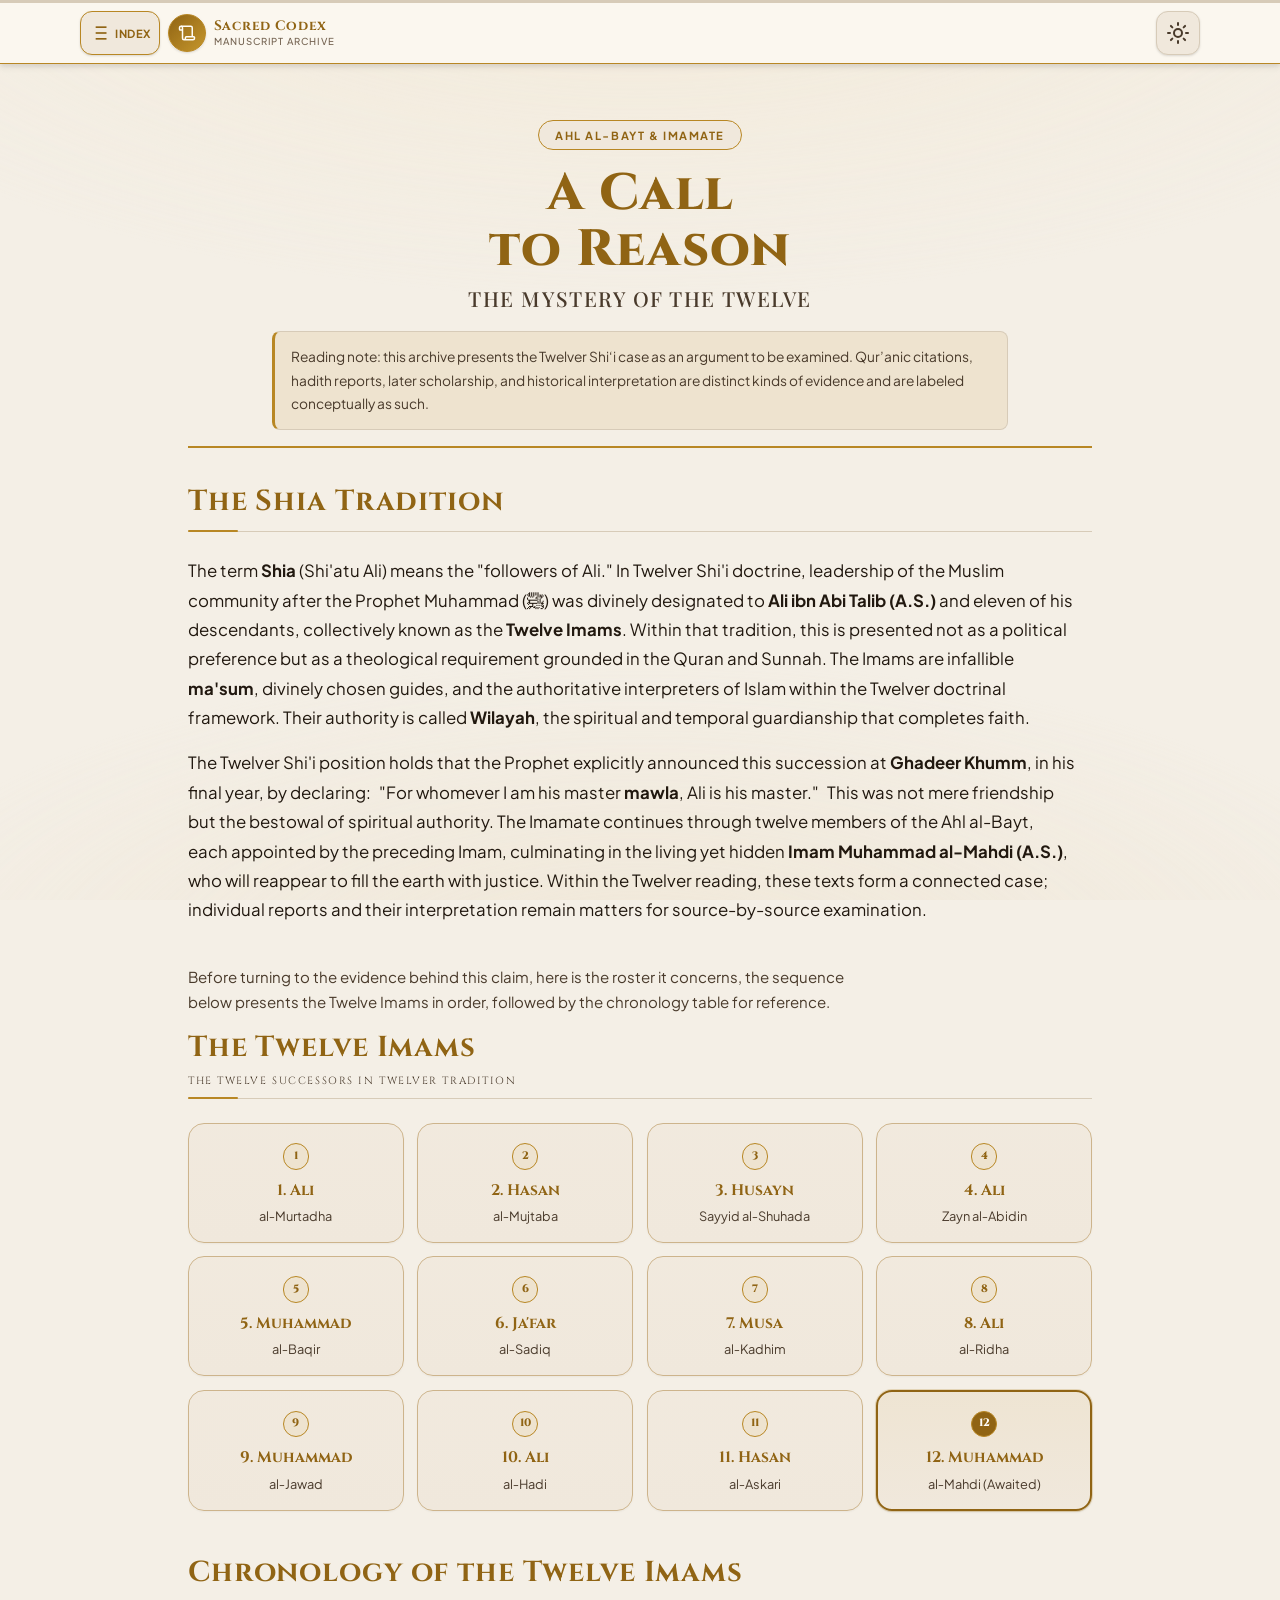
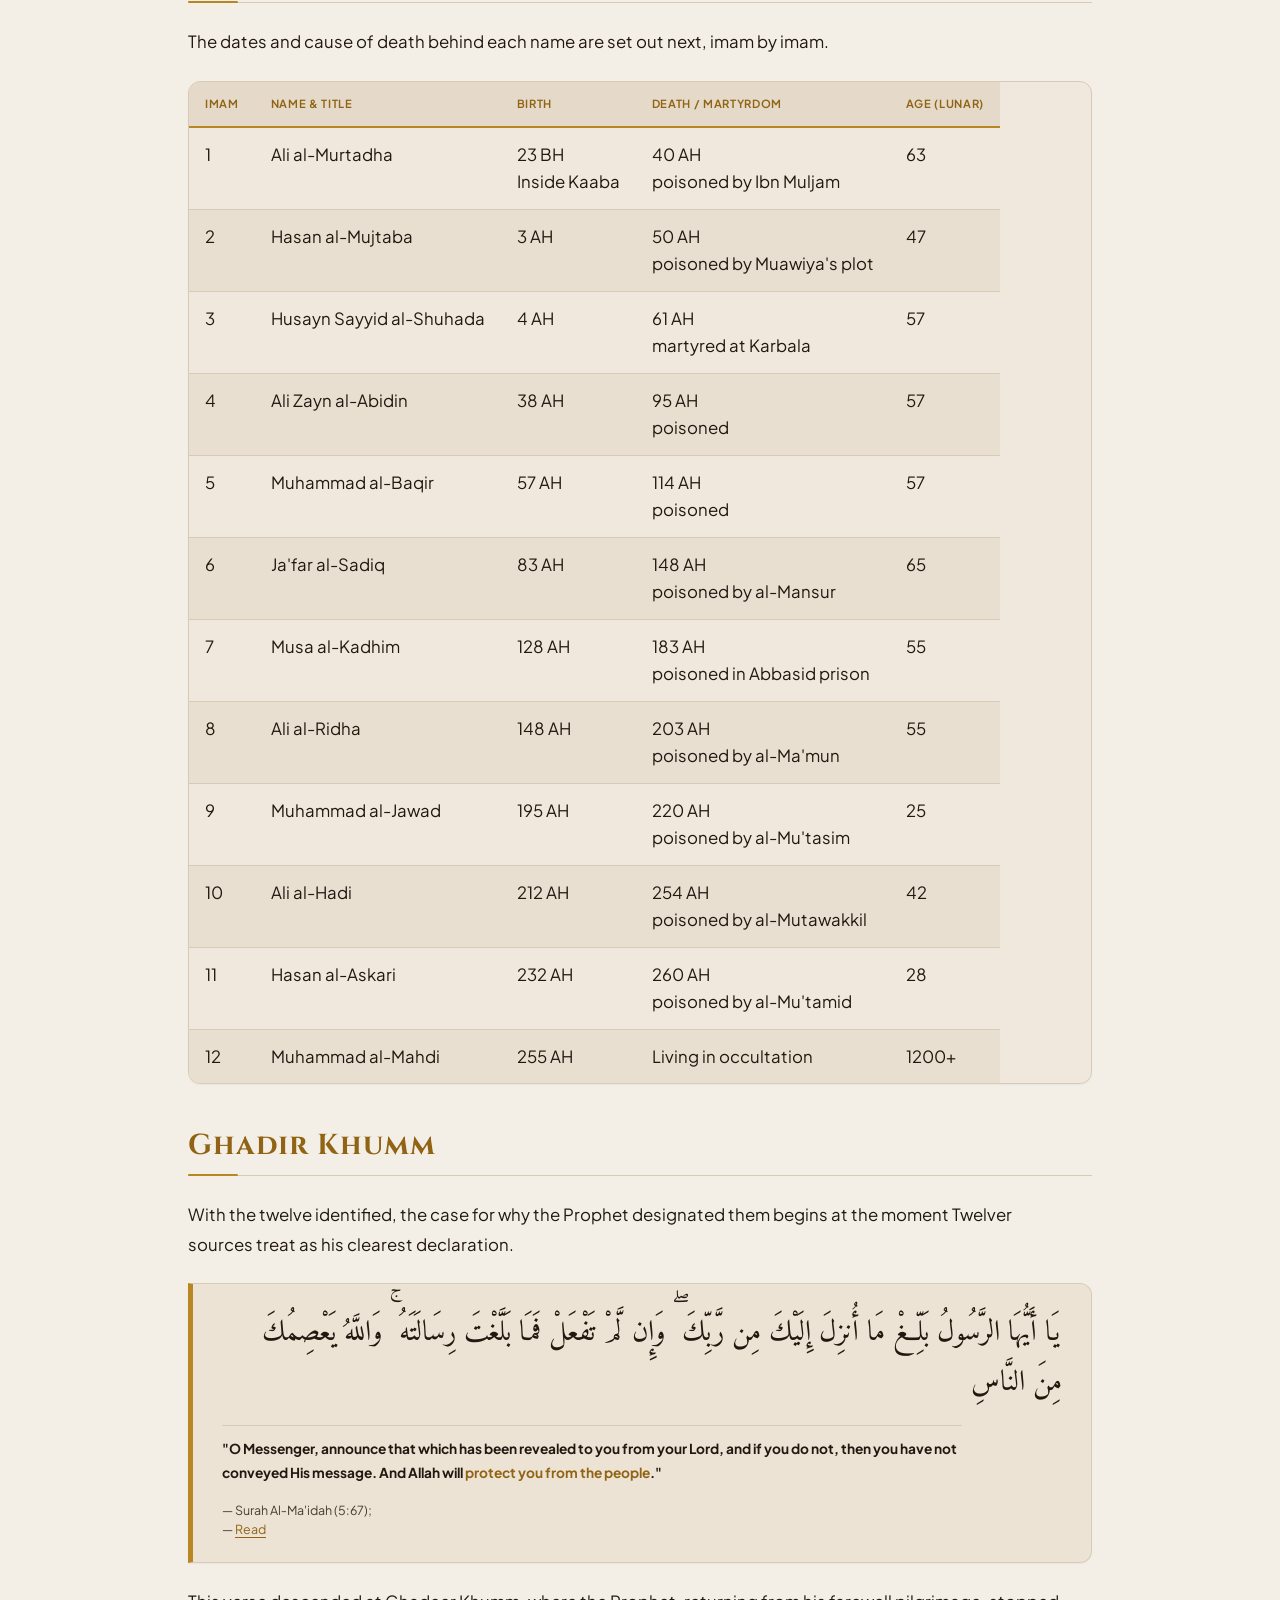
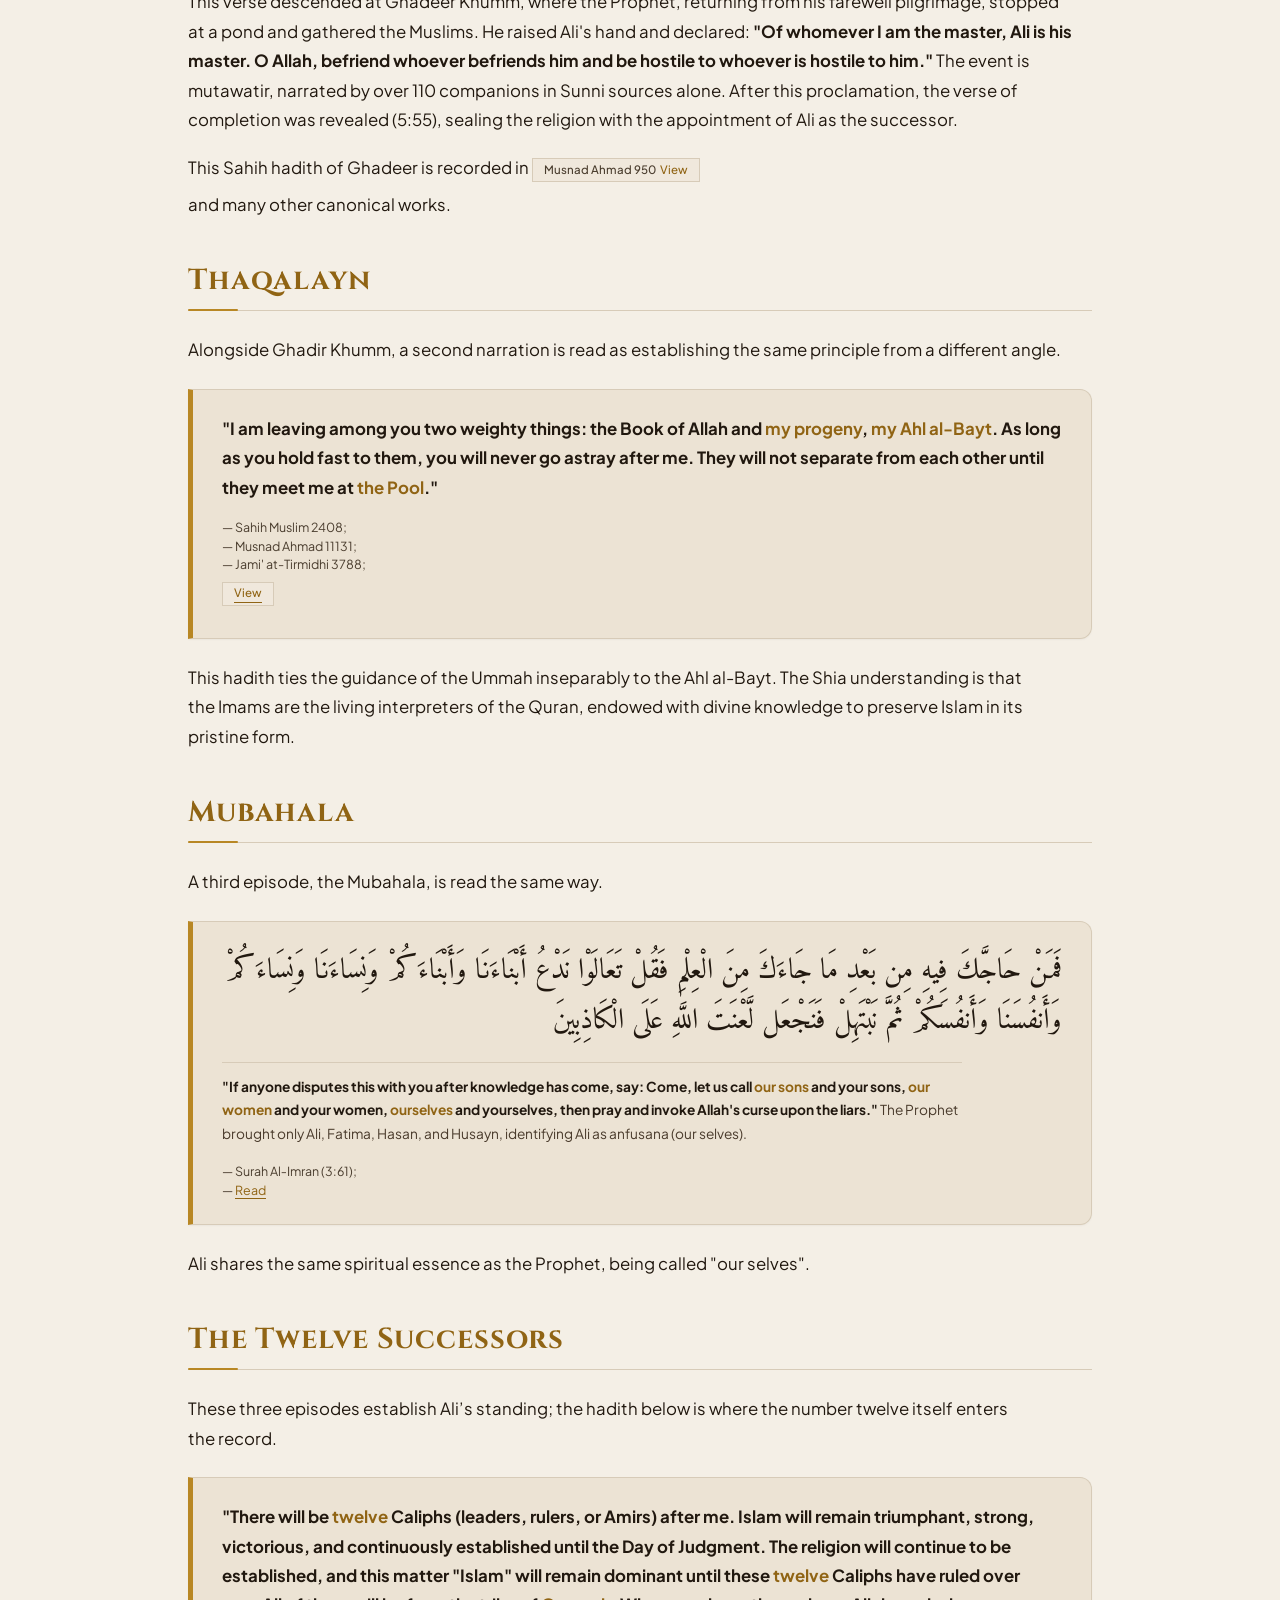
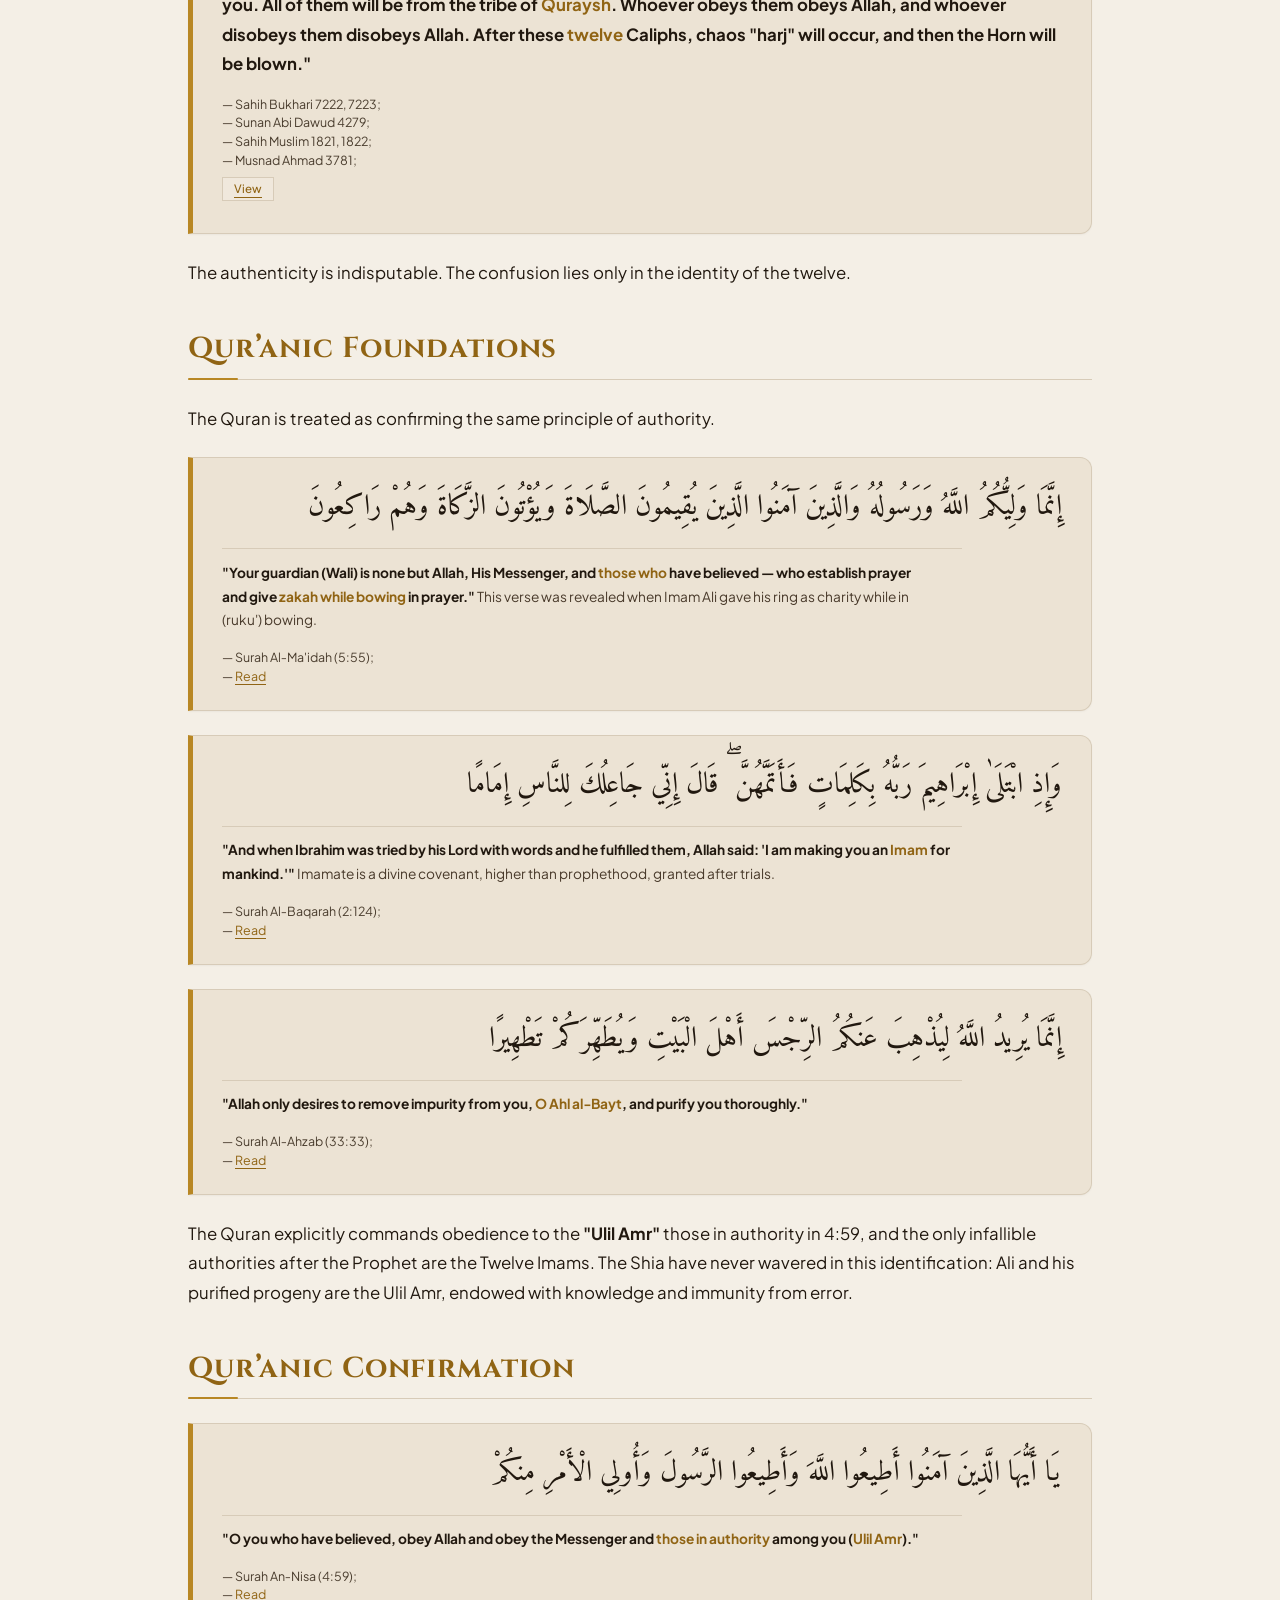
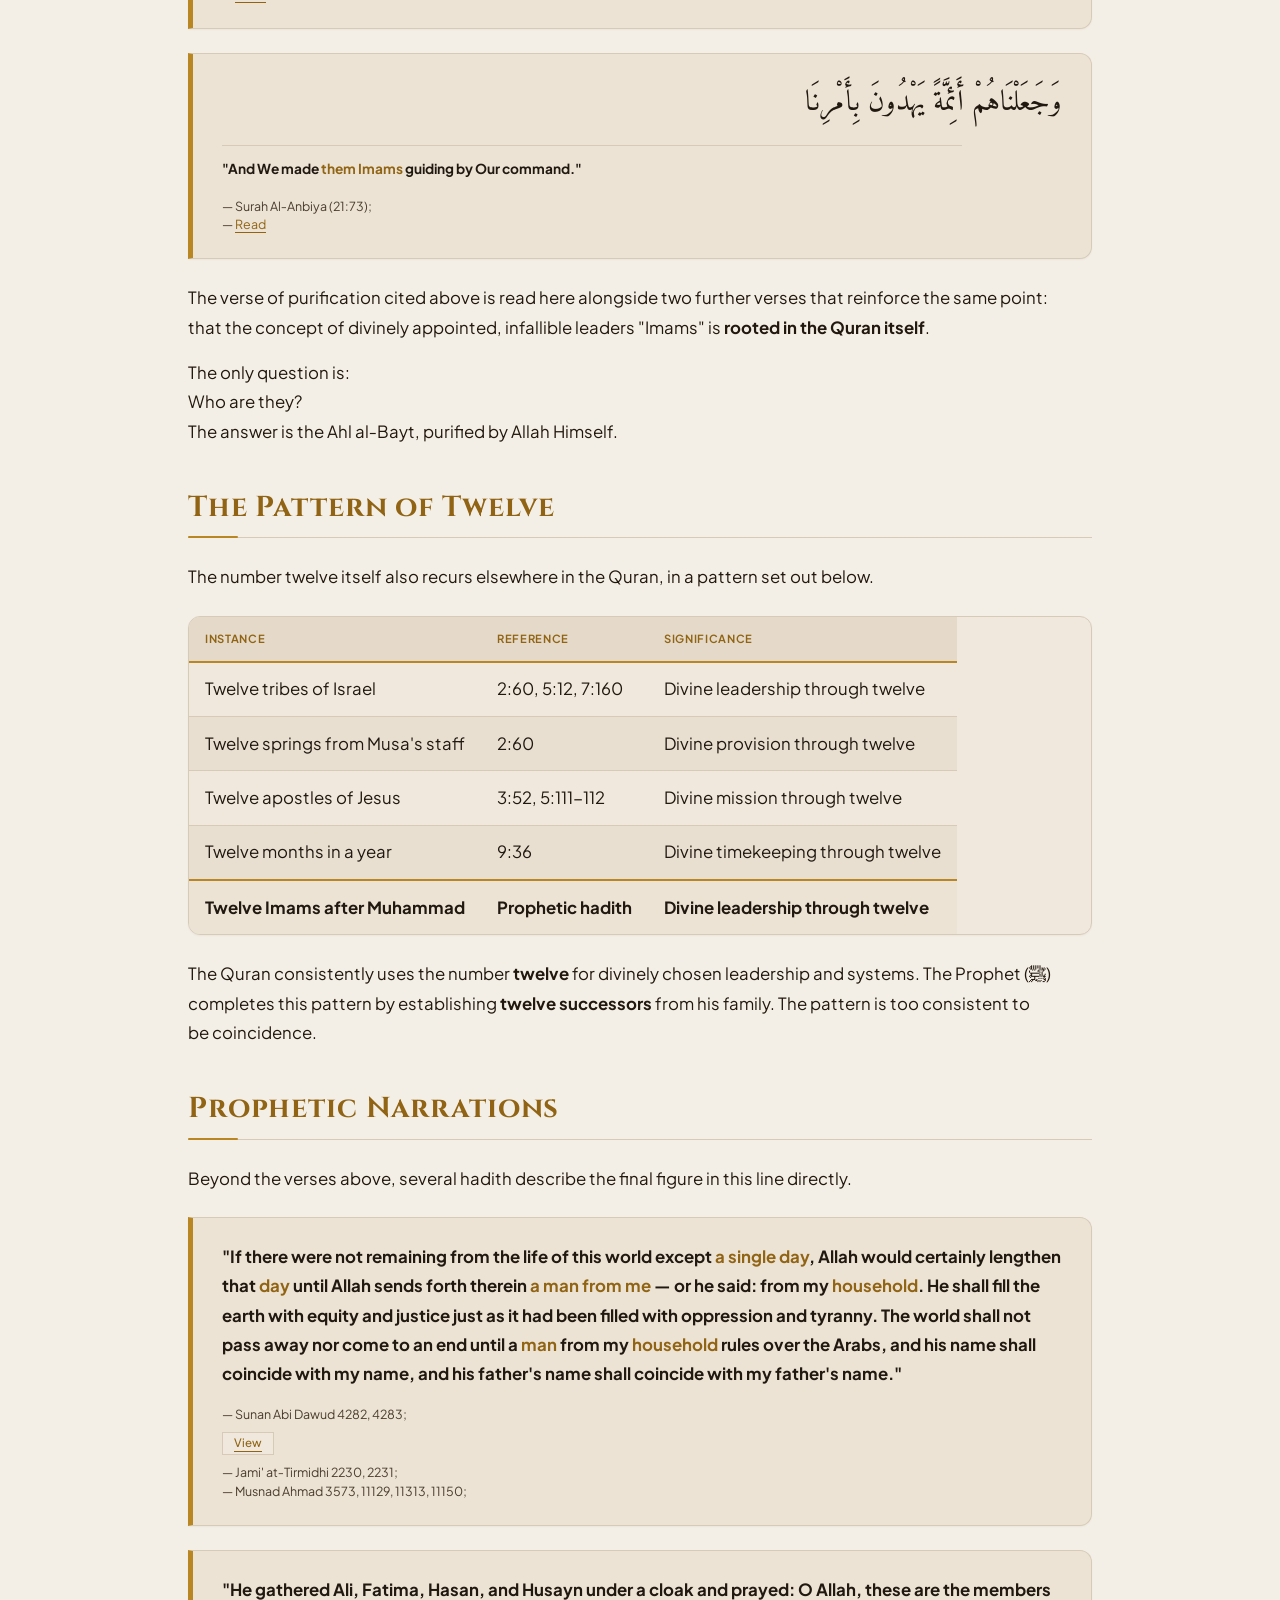
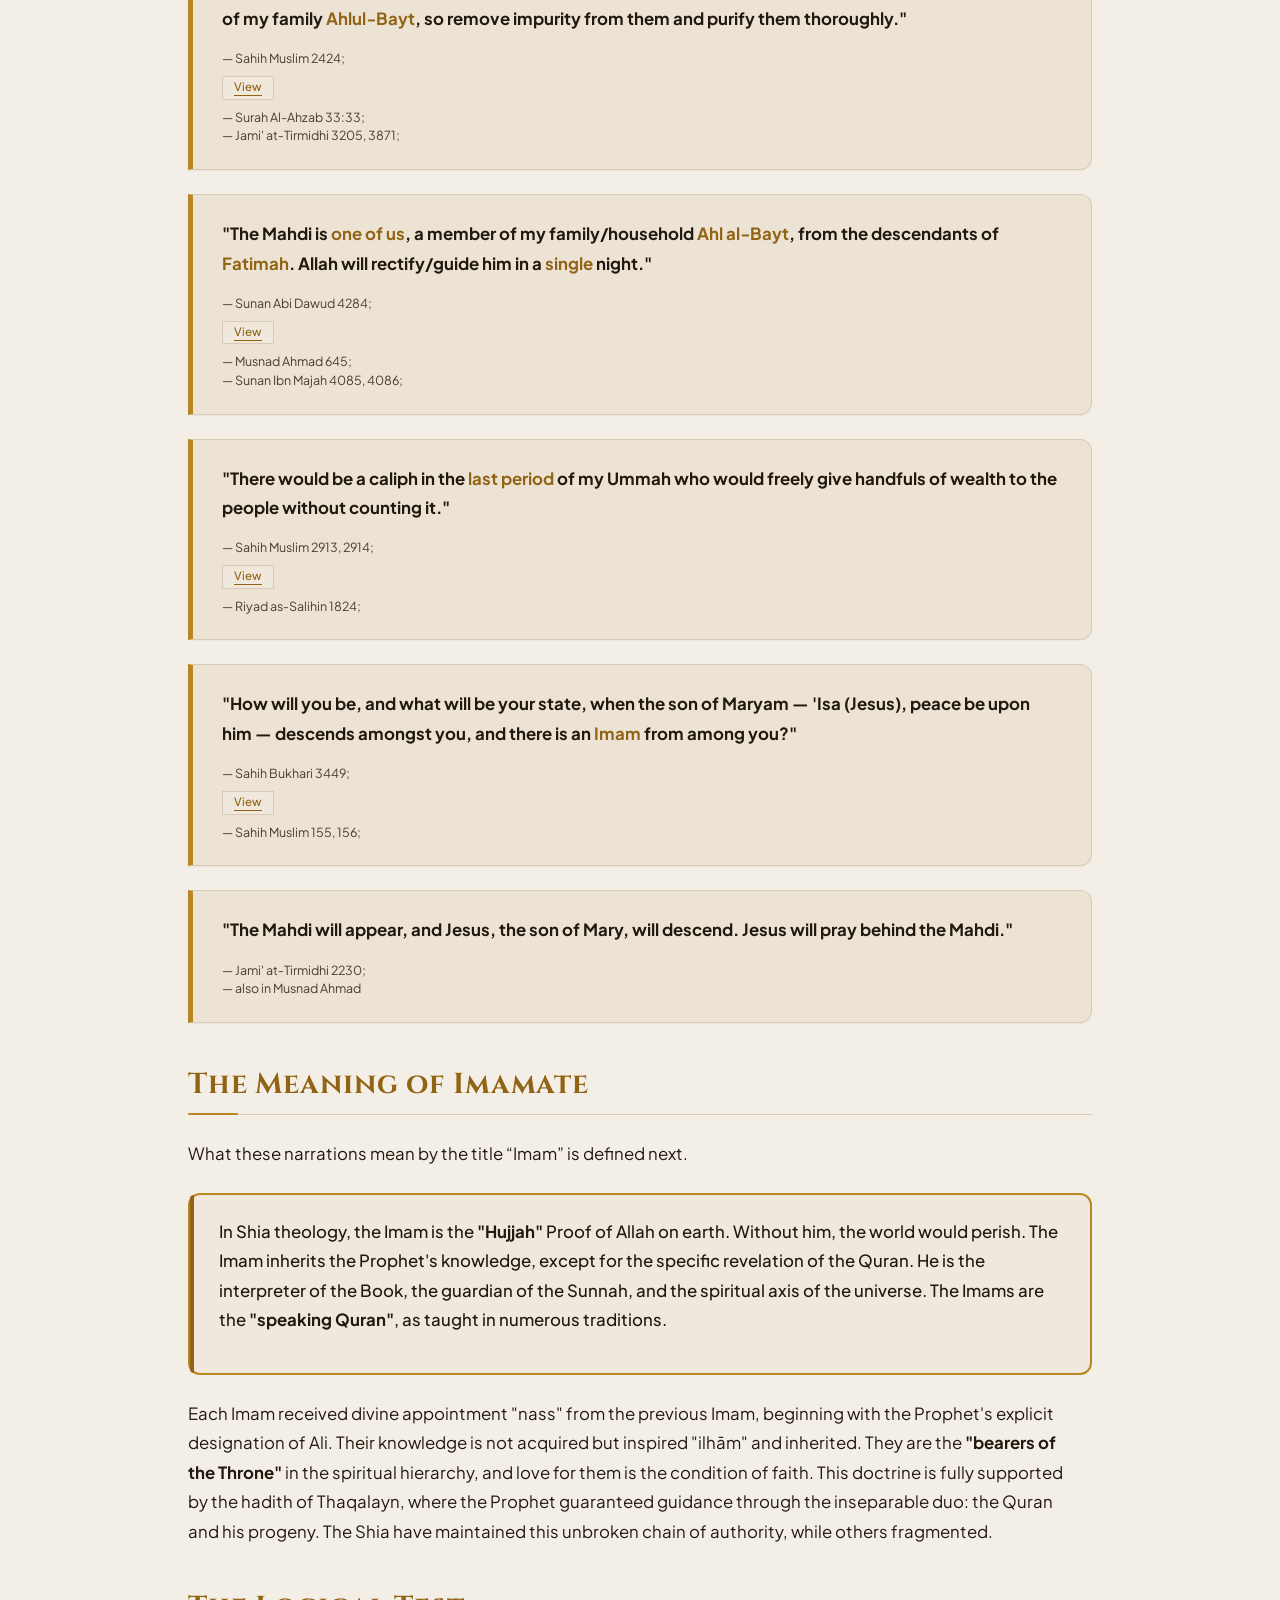
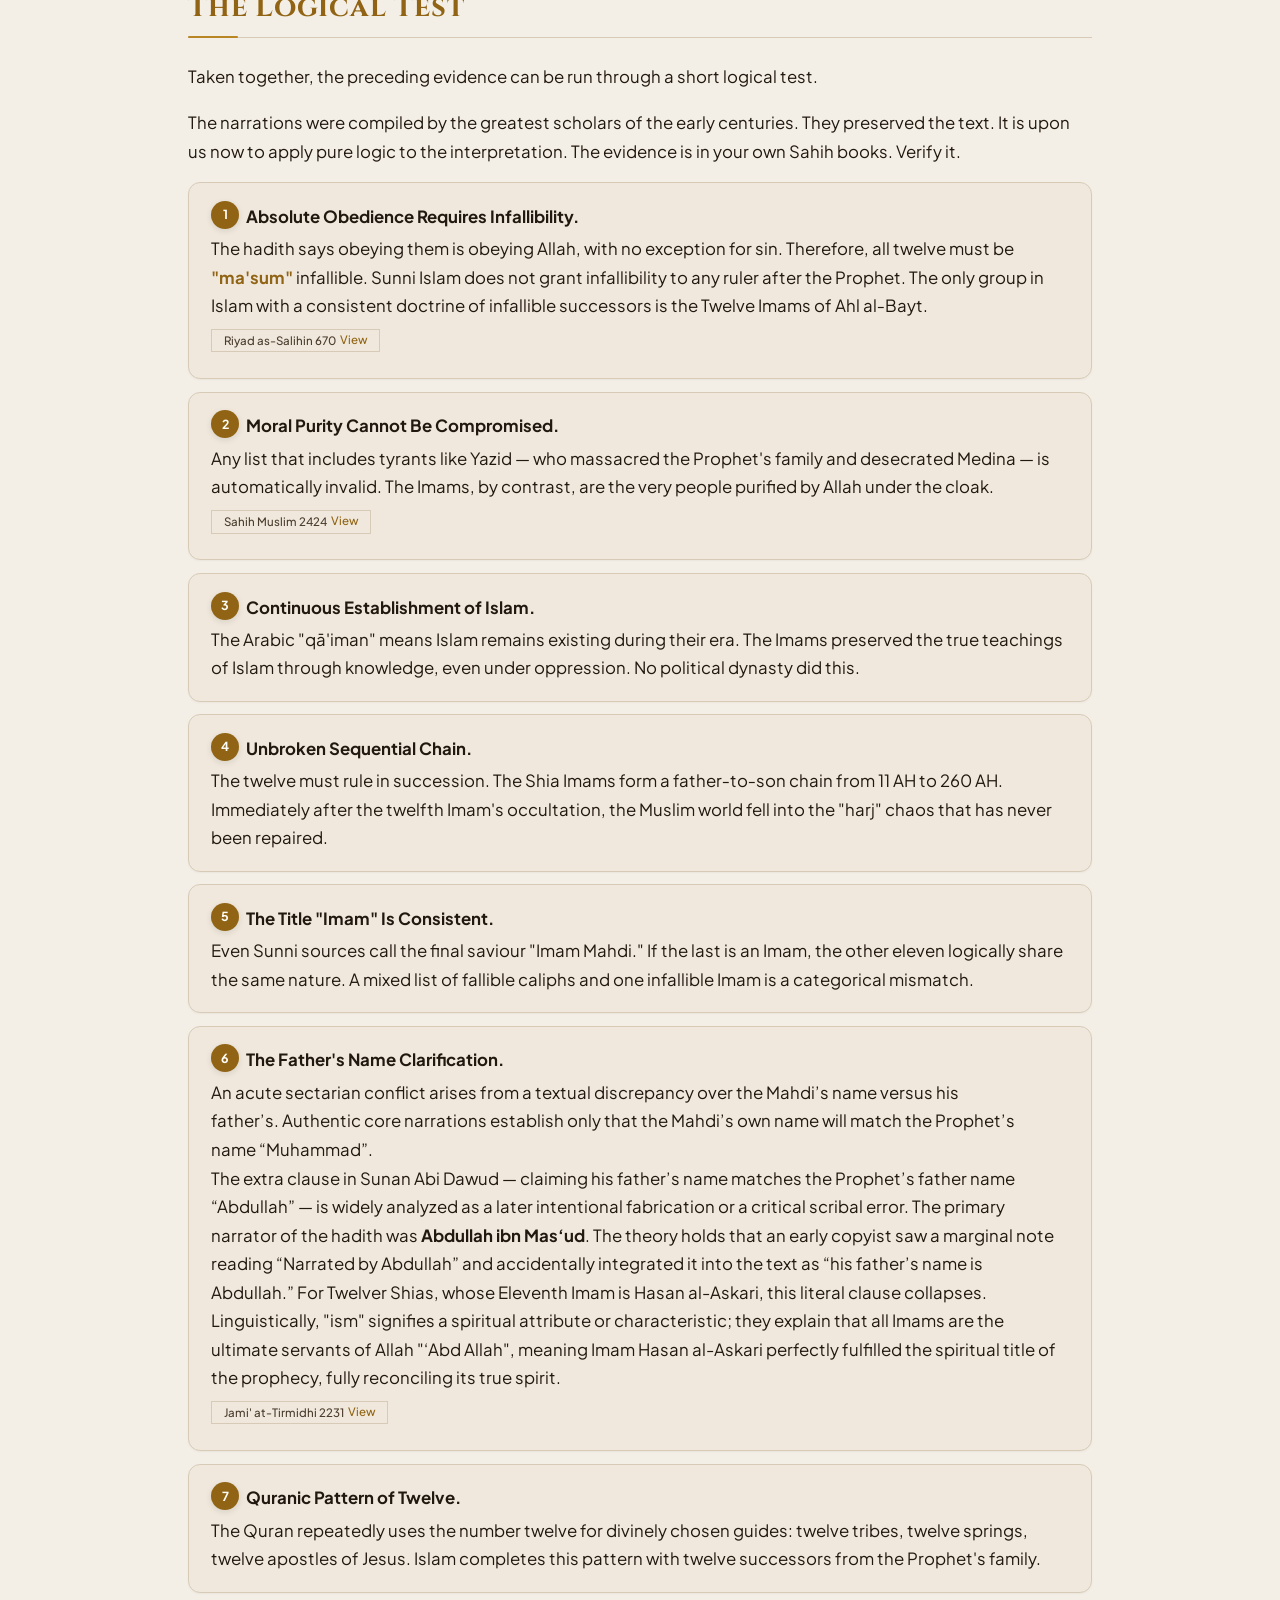
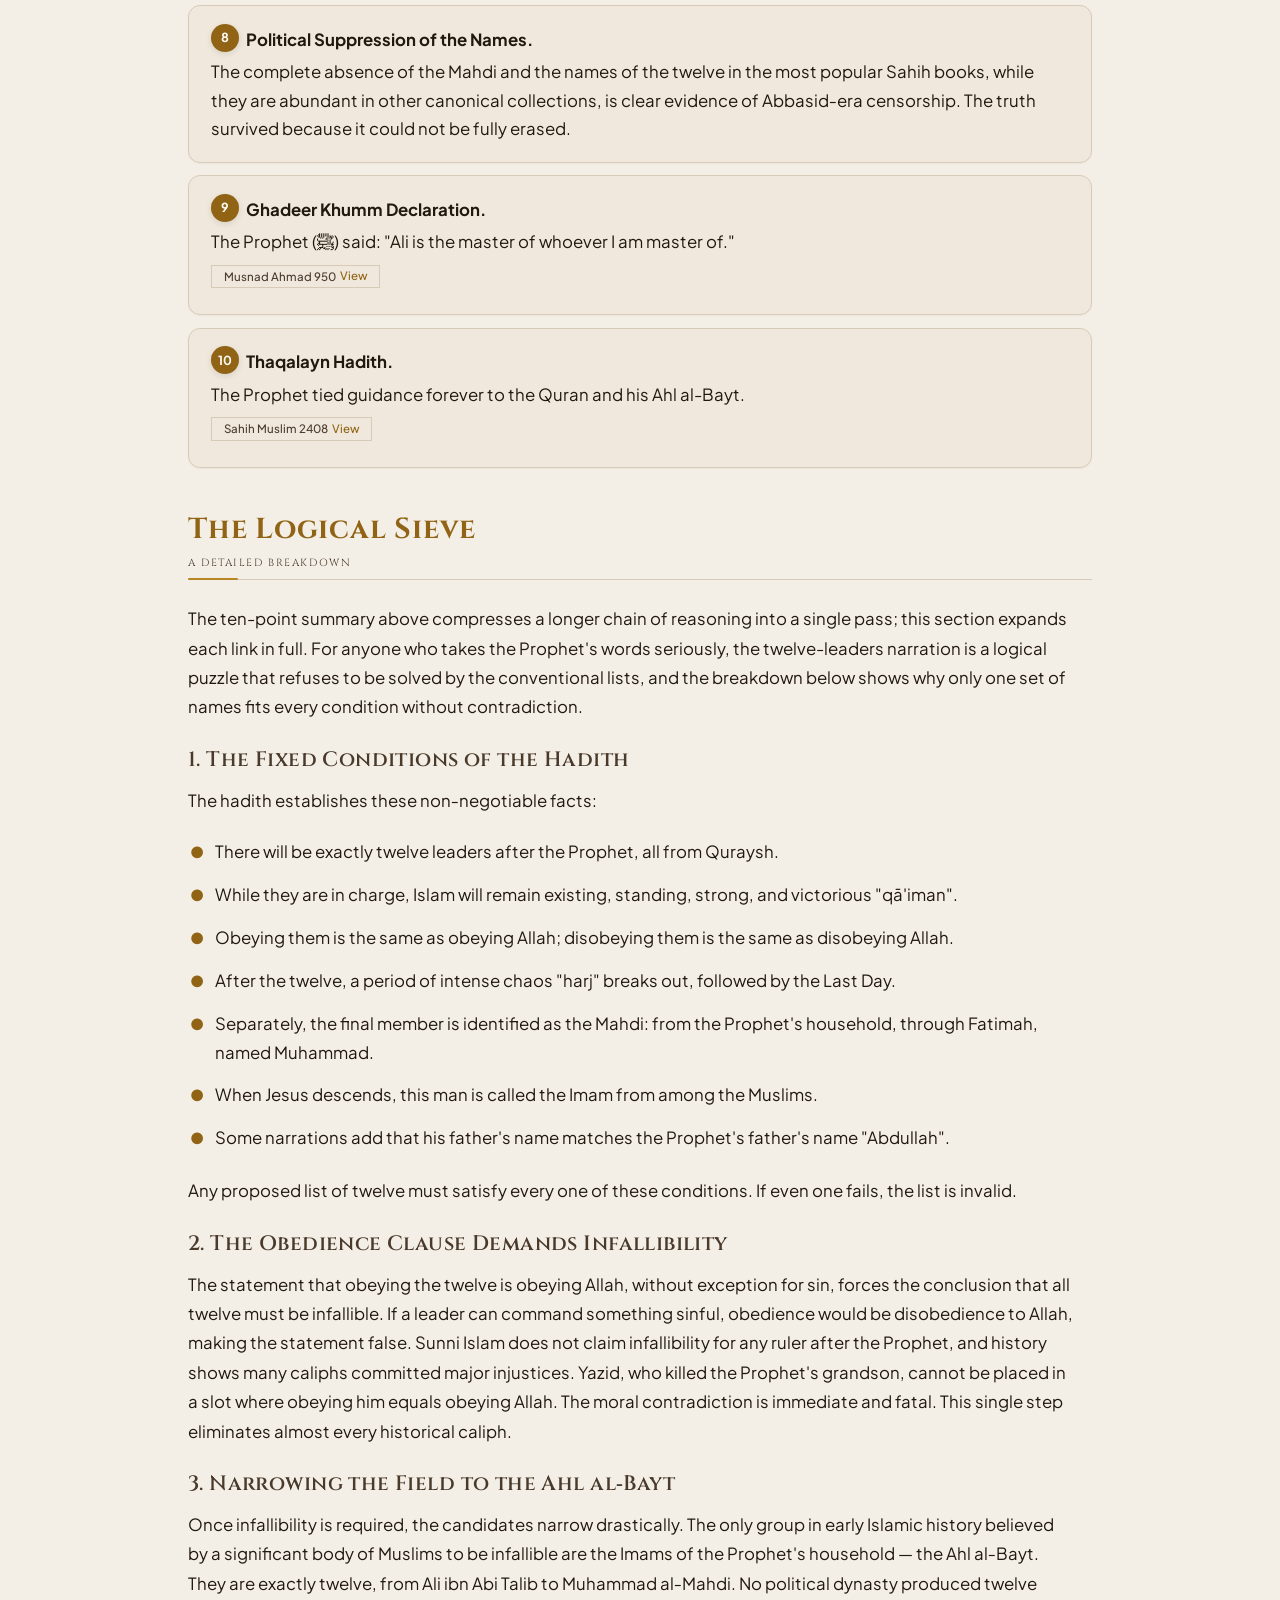
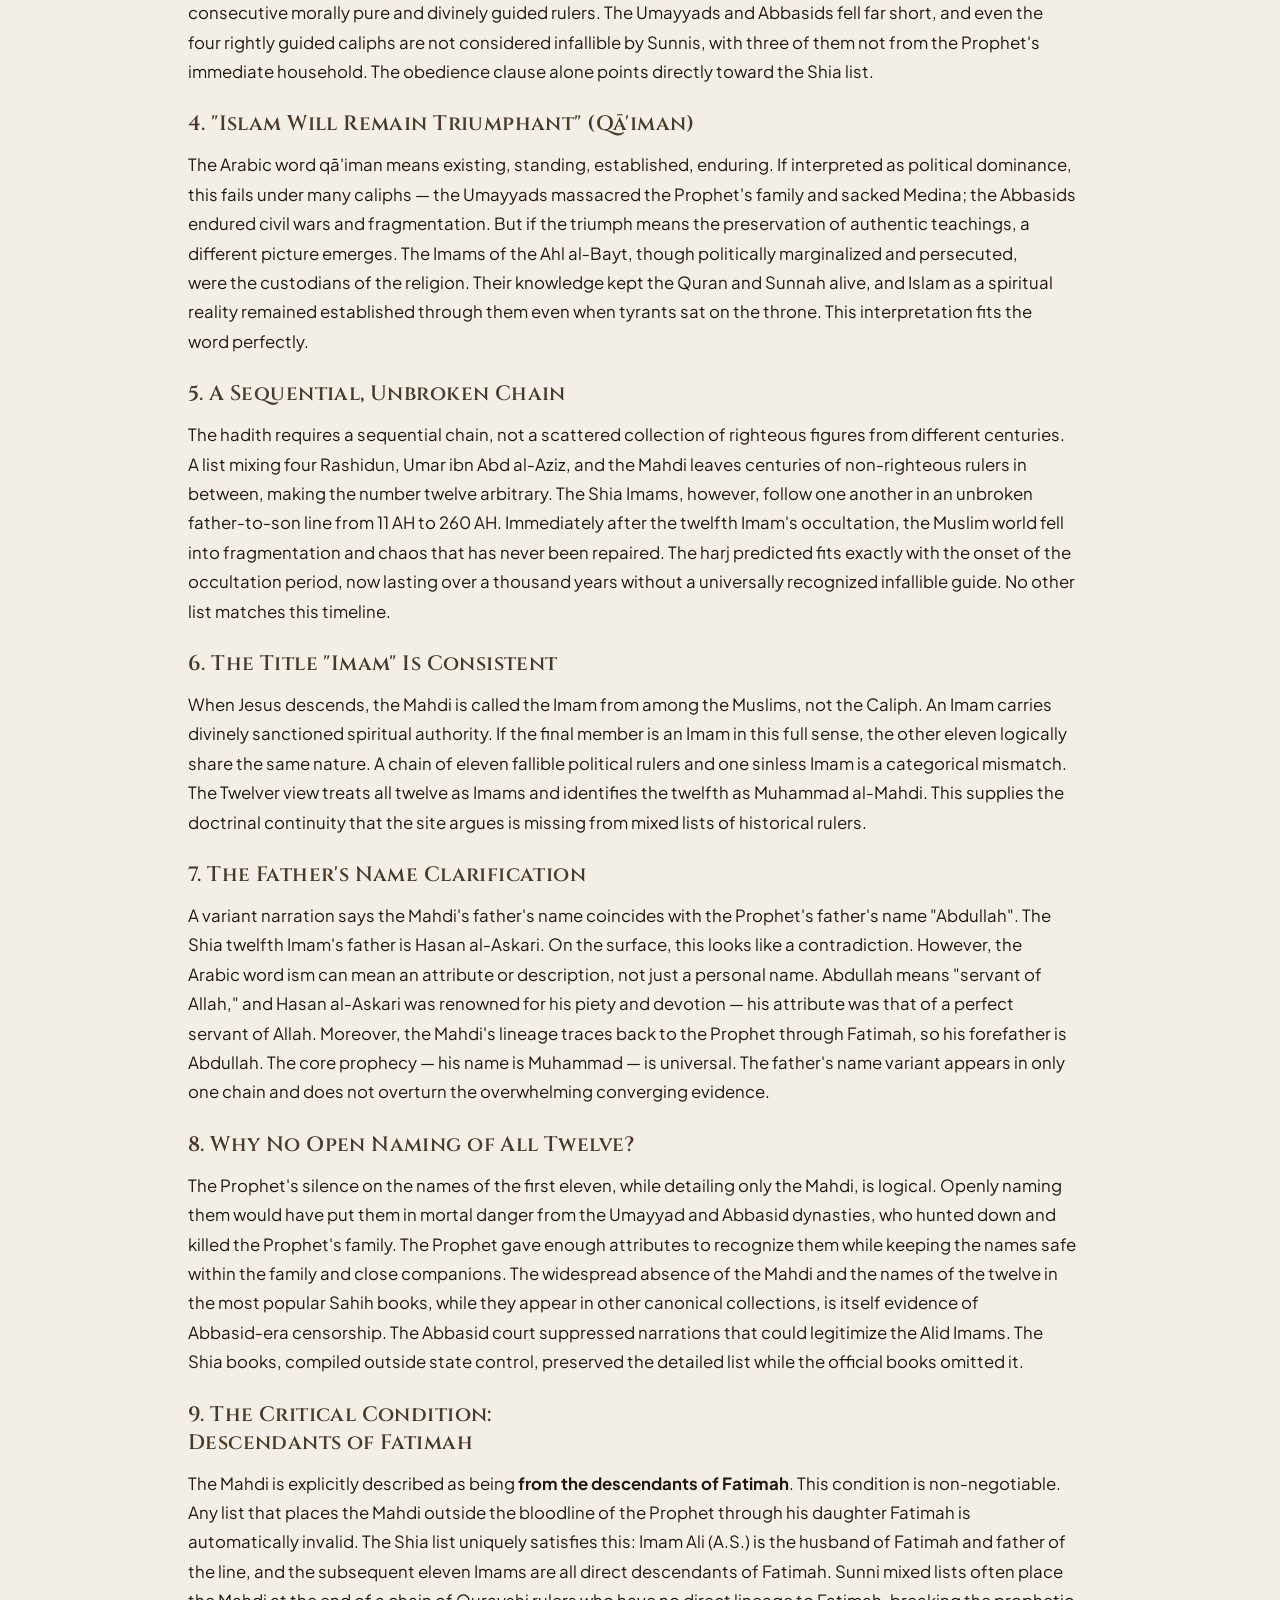
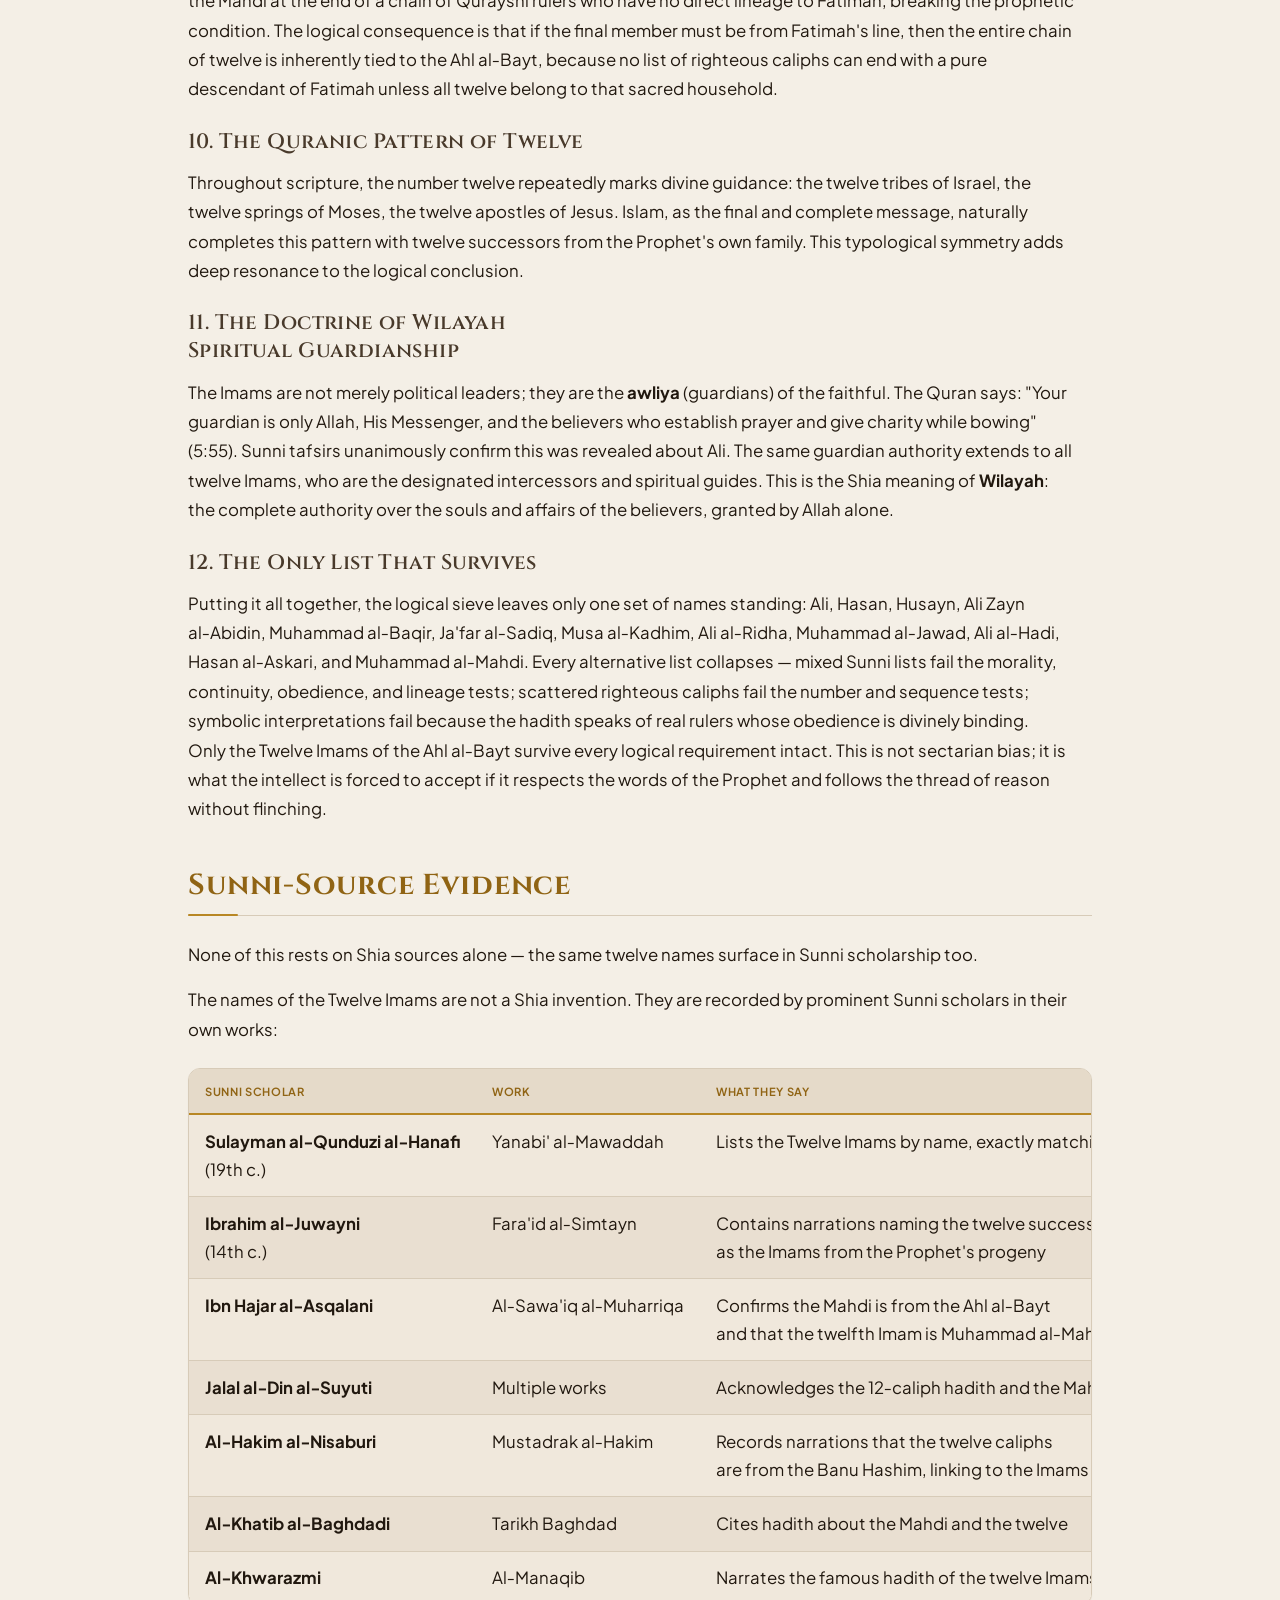
==== commit 17c6198d: "Add files via upload" ====
--- a/mahdi-database.html
+++ b/mahdi-database.html
@@ -1,35 +1 @@
-<!DOCTYPE html><html dir="ltr" lang="en"><head><meta charset="utf-8"><meta content="width=device-width, initial-scale=1" name="viewport"><meta content="light dark" name="color-scheme"><meta content="#faf6ee" name="theme-color"><meta content="telephone=no" name="format-detection"><meta content="A structured study of Twelver Shi&lsquo;i claims about Imamate and the Mahdi, with Qur&rsquo;anic passages, hadith reports, historical context, and competing interpretations distinguished." name="description"><title>Sacred Codex &mdash; Mahdi Database</title><link href="https://sacredcodex.example/mahdi-database.html" rel="canonical"><meta content="article" property="og:type"><meta content="Sacred Codex" property="og:site_name"><meta content="en" property="og:locale"><meta content="Sacred Codex" property="og:title"><meta content="The Mystery of the Twelve: Logical proof from Quran, Hadith and history that the Twelve Imams are the only valid successors, with detailed Shia doctrine." property="og:description"><meta content="https://sacredcodex.example/mahdi-database.html" property="og:url"><meta content="summary_large_image" name="twitter:card"><meta content="Sacred Codex" name="twitter:title"><meta content="The Mystery of the Twelve: Logical proof from Quran, Hadith and history that the Twelve Imams are the only valid successors, with detailed Shia doctrine." name="twitter:description"><link href="https://fonts.googleapis.com" rel="preconnect"><link crossorigin href="https://fonts.gstatic.com" rel="preconnect"><link as="style" href="https://fonts.googleapis.com/css2?family=Amiri:wght@400;700&family=Cinzel:wght@600;700;800&family=Playfair+Display:ital,wght@0,500;0,600;1,500&family=Plus+Jakarta+Sans:wght@400;500;600;700&display=swap" rel="preload"><link href="https://fonts.googleapis.com/css2?family=Amiri:wght@400;700&family=Cinzel:wght@600;700;800&family=Playfair+Display:ital,wght@0,500;0,600;1,500&family=Plus+Jakarta+Sans:wght@400;500;600;700&display=swap" rel="stylesheet"><link href="style.css" rel="stylesheet"><link href="favicon.svg" rel="icon" type="image/svg+xml"><script>!function(){try{var t=localStorage.getItem('theme');t&&'light'!==t&&document.documentElement.setAttribute('data-theme',t)}catch(e){}}();</script><script type="application/ld+json">{"@context":"https://schema.org","@type":"Article","headline":"A Call to Reason","description":"A structured study of Twelver Shi’i claims about Imamate and the Mahdi, with Quranic passages, hadith reports, historical context, and competing interpretations distinguished.","inLanguage":"en","isPartOf":{"@type":"WebSite","name":"Sacred Codex","url":"https://sacredcodex.example/"},"url":"https://sacredcodex.example/mahdi-database.html","publisher":{"@type":"Organization","name":"Sacred Codex"}}</script></head><body><svg aria-hidden="true" style="position:absolute;width:0;height:0;overflow:hidden" xmlns="http://www.w3.org/2000/svg"><symbol id="icon-book" viewBox="0 0 24 24"><path d="M19 17V5a2 2 0 0 0-2-2H4"></path><path d="M8 21h12a2 2 0 0 0 2-2v-1a1 1 0 0 0-1-1H11a1 1 0 0 0-1 1v1a2 2 0 1 1-4 0V5a2 2 0 1 0-4 0v2a1 1 0 0 0 1 1h3"></path></symbol></svg><a class="skip-link" href="#main-content">Skip to main content</a><div class="page"><header class="site-header"><div aria-hidden="true" class="progress-bar"><div class="progress-bar__fill" id="progressBarInner"></div></div><div class="header__container"><div class="header__brand"><button aria-controls="sidebarNav" aria-expanded="false" aria-label="Toggle navigation" class="btn btn--sidebar-toggle" id="sidebarToggle" type="button"><svg aria-hidden="true" fill="none" height="20" stroke="currentColor" stroke-width="2" viewbox="0 0 24 24" width="20"><path d="M3 5h.01"></path><path d="M3 12h.01"></path><path d="M3 19h.01"></path><path d="M8 5h13"></path><path d="M8 12h13"></path><path d="M8 19h13"></path></svg><span class="btn__label">Index</span></button><button aria-label="Scroll to top" class="logo-link" id="brandScrollTop" type="button"><span class="logo-icon"><svg aria-hidden="true" fill="none" height="24" stroke="currentColor" stroke-width="2" viewbox="0 0 24 24" width="24"><use href="#icon-book"></use></svg></span><span class="logo-text"><span class="logo-text__title">Sacred Codex</span><span class="logo-text__sub">Manuscript Archive</span></span></button></div><div class="header__actions"><button aria-label="Switch theme" class="btn btn--icon" id="themeToggle" type="button"><svg aria-hidden="true" fill="none" height="24" id="themeIcon" stroke="currentColor" stroke-linecap="round" stroke-linejoin="round" stroke-width="2" viewbox="0 0 24 24" width="24"><circle cx="12" cy="12" r="4"></circle><path d="M12 2v2"></path><path d="M12 20v2"></path><path d="m4.93 4.93 1.41 1.41"></path><path d="m17.66 17.66 1.41 1.41"></path><path d="M2 12h2"></path><path d="M20 12h2"></path><path d="m6.34 17.66-1.41 1.41"></path><path d="m19.07 4.93-1.41 1.41"></path></svg></button></div></div></header><div aria-hidden="true" class="sidebar-overlay" id="sidebarOverlay"></div><nav aria-label="Main navigation" class="sidebar" id="sidebarNav" tabindex="-1"><h2 class="sr-only" id="sidebarTitle">Navigation</h2><a href="index.html">The Final Countdown</a><a aria-current="page" href="mahdi-database.html">Mahdi Database</a><a href="tawhid.html">Oneness of Allah</a><div aria-label="Theme selection" class="sidebar__themes" role="group"><button aria-pressed="true" class="sidebar__theme-btn active-theme" data-theme-value="light" type="button"><svg aria-hidden="true" fill="none" height="24" stroke="currentColor" stroke-width="2" viewbox="0 0 24 24" width="24"><circle cx="12" cy="12" r="4"></circle><path d="M12 2v2"></path><path d="M12 20v2"></path></svg>Parchment</button><button aria-pressed="false" class="sidebar__theme-btn" data-theme-value="dark" type="button"><svg aria-hidden="true" fill="none" height="24" stroke="currentColor" stroke-width="2" viewbox="0 0 24 24" width="24"><path d="M12 3a6 6 0 0 0 9 9 9 9 0 1 1-9-9Z"></path></svg>Dark</button><button aria-pressed="false" class="sidebar__theme-btn" data-theme-value="manuscript" type="button"><svg aria-hidden="true" fill="none" height="24" stroke="currentColor" stroke-width="2" viewbox="0 0 24 24" width="24"><use href="#icon-book"></use></svg>Manuscript</button></div></nav><main class="main-content" id="main-content"><article class="article"><header class="article__header"><span class="badge">Ahl al‑Bayt &amp; Imamate</span><h1>A Call<br>to Reason</h1><p class="article__subtitle">The Mystery of the Twelve</p><p class="u-source">Reading note: this archive presents the Twelver Shi&lsquo;i case as an argument to be examined. Qur&rsquo;anic citations, hadith reports, later scholarship, and historical interpretation are distinct kinds of evidence and are labeled conceptually as such.</p></header>
-<section class="section"><h2>The Shia Tradition</h2><p>The term <strong>Shia</strong> (Shi'atu Ali) means the "followers of Ali." In Twelver Shi'i doctrine, leadership of the Muslim community after the Prophet Muhammad (ﷺ) was divinely designated to <strong>Ali ibn Abi Talib (A.S.)</strong> and eleven of his descendants, collectively known as the <strong>Twelve Imams</strong>. Within that tradition, this is presented not as a political preference but as a theological requirement grounded in the Quran and Sunnah. The Imams are infallible <strong>ma'sum</strong>, divinely chosen guides, and the authoritative interpreters of Islam within the Twelver doctrinal framework. Their authority is called <strong>Wilayah</strong>, the spiritual and temporal guardianship that completes faith.</p><p>The Twelver Shi'i position holds that the Prophet explicitly announced this succession at <strong>Ghadeer Khumm</strong>, in his final year, by declaring:&ensp;"For whomever I am his master <strong>mawla</strong>, Ali is his master."&ensp;This was not mere friendship but the bestowal of spiritual authority. The Imamate continues through twelve members of the Ahl al-Bayt, each appointed by the preceding Imam, culminating in the living yet hidden <strong>Imam Muhammad al-Mahdi (A.S.)</strong>, who will reappear to fill the earth with justice. Within the Twelver reading, these texts form a connected case; individual reports and their interpretation remain matters for source-by-source examination.</p></section>
-<section class="section"><p class="imam-card-intro">Before turning to the evidence behind this claim, here is the roster it concerns, the sequence below presents the Twelve Imams in order, followed by the chronology table for reference.</p><h2>The Twelve Imams <small>The Twelve Successors in Twelver Tradition</small></h2><div class="imam-card-list"><div aria-label="1. Ali al‑Murtadha" class="imam-card"><span aria-hidden="true" class="imam-card__number">1</span><div class="name">1. Ali</div><div class="title">al‑Murtadha</div></div><div aria-label="2. Hasan al‑Mujtaba" class="imam-card"><span aria-hidden="true" class="imam-card__number">2</span><div class="name">2. Hasan</div><div class="title">al‑Mujtaba</div></div><div aria-label="3. Husayn Sayyid al‑Shuhada" class="imam-card"><span aria-hidden="true" class="imam-card__number">3</span><div class="name">3. Husayn</div><div class="title">Sayyid al‑Shuhada</div></div><div aria-label="4. Ali Zayn al‑Abidin" class="imam-card"><span aria-hidden="true" class="imam-card__number">4</span><div class="name">4. Ali</div><div class="title">Zayn al‑Abidin</div></div><div aria-label="5. Muhammad al‑Baqir" class="imam-card"><span aria-hidden="true" class="imam-card__number">5</span><div class="name">5. Muhammad</div><div class="title">al‑Baqir</div></div><div aria-label="6. Ja'far al‑Sadiq" class="imam-card"><span aria-hidden="true" class="imam-card__number">6</span><div class="name">6. Ja'far</div><div class="title">al‑Sadiq</div></div><div aria-label="7. Musa al‑Kadhim" class="imam-card"><span aria-hidden="true" class="imam-card__number">7</span><div class="name">7. Musa</div><div class="title">al‑Kadhim</div></div><div aria-label="8. Ali al‑Ridha" class="imam-card"><span aria-hidden="true" class="imam-card__number">8</span><div class="name">8. Ali</div><div class="title">al‑Ridha</div></div><div aria-label="9. Muhammad al‑Jawad" class="imam-card"><span aria-hidden="true" class="imam-card__number">9</span><div class="name">9. Muhammad</div><div class="title">al‑Jawad</div></div><div aria-label="10. Ali al‑Hadi" class="imam-card"><span aria-hidden="true" class="imam-card__number">10</span><div class="name">10. Ali</div><div class="title">al‑Hadi</div></div><div aria-label="11. Hasan al‑Askari" class="imam-card"><span aria-hidden="true" class="imam-card__number">11</span><div class="name">11. Hasan</div><div class="title">al‑Askari</div></div><div aria-label="12. Muhammad al‑Mahdi (Awaited)" class="imam-card u-imam-featured"><span aria-hidden="true" class="imam-card__number">12</span><div class="name">12. Muhammad</div><div class="title">al‑Mahdi (Awaited)</div></div></div></section>
-<section class="section"><h2>Chronology of the Twelve Imams</h2><p class="section-lead">The dates and cause of death behind each name are set out next, imam by imam.</p><div class="table-wrapper"><table><caption>Chronology of the Twelve Imams</caption><thead><tr><th scope="col">Imam</th><th scope="col">Name &amp; Title</th><th scope="col">Birth</th><th scope="col">Death / Martyrdom</th><th scope="col">Age (Lunar)</th></tr></thead><tbody><tr><td>1</td><td>Ali al-Murtadha</td><td>23 BH<br>Inside Kaaba</td><td>40 AH<br>poisoned by Ibn Muljam</td><td>63</td></tr><tr><td>2</td><td>Hasan al-Mujtaba</td><td>3 AH</td><td>50 AH<br>poisoned by Muawiya's plot</td><td>47</td></tr><tr><td>3</td><td>Husayn Sayyid al-Shuhada</td><td>4 AH</td><td>61 AH<br>martyred at Karbala</td><td>57</td></tr><tr><td>4</td><td>Ali Zayn al-Abidin</td><td>38 AH</td><td>95 AH<br>poisoned</td><td>57</td></tr><tr><td>5</td><td>Muhammad al-Baqir</td><td>57 AH</td><td>114 AH<br>poisoned</td><td>57</td></tr><tr><td>6</td><td>Ja'far al-Sadiq</td><td>83 AH</td><td>148 AH<br>poisoned by al-Mansur</td><td>65</td></tr><tr><td>7</td><td>Musa al-Kadhim</td><td>128 AH</td><td>183 AH<br>poisoned in Abbasid prison</td><td>55</td></tr><tr><td>8</td><td>Ali al-Ridha</td><td>148 AH</td><td>203 AH<br>poisoned by al-Ma'mun</td><td>55</td></tr><tr><td>9</td><td>Muhammad al-Jawad</td><td>195 AH</td><td>220 AH<br>poisoned by al-Mu'tasim</td><td>25</td></tr><tr><td>10</td><td>Ali al-Hadi</td><td>212 AH</td><td>254 AH<br>poisoned by al-Mutawakkil</td><td>42</td></tr><tr><td>11</td><td>Hasan al-Askari</td><td>232 AH</td><td>260 AH<br>poisoned by al-Mu'tamid</td><td>28</td></tr><tr><td>12</td><td>Muhammad al-Mahdi</td><td>255 AH</td><td>Living in occultation</td><td>1200+</td></tr></tbody></table></div></section>
-<section class="section"><h2>Ghadir Khumm</h2><p class="section-lead">With the twelve identified, the case for why the Prophet designated them begins at the moment Twelver sources treat as his clearest declaration.</p><blockquote class="verse-box" data-verse="5:67"></blockquote><p>This verse descended at Ghadeer Khumm, where the Prophet, returning from his farewell pilgrimage, stopped at a pond and gathered the Muslims. He raised Ali's hand and declared: <strong>"Of whomever I am the master, Ali is his master. O Allah, befriend whoever befriends him and be hostile to whoever is hostile to him."</strong> The event is mutawatir, narrated by over 110 companions in Sunni sources alone. After this proclamation, the verse of completion was revealed (5:55), sealing the religion with the appointment of Ali as the successor.</p><p>This Sahih hadith of Ghadeer is recorded in <span class="hadith-inline">Musnad Ahmad 950 <a href="https://sunnah.com/ahmad:950" rel="noopener" target="_blank">View</a></span><br>and many other canonical works.</p></section>
-<section class="section"><h2>Thaqalayn</h2><p class="section-lead">Alongside Ghadir Khumm, a second narration is read as establishing the same principle from a different angle.</p><blockquote class="verse-box"><p><strong>"I am leaving among you two weighty things: the Book of Allah and <span class="highlight">my progeny</span>, <span class="highlight">my Ahl al-Bayt</span>. As long as you hold fast to them, you will never go astray after me. They will not separate from each other until they meet me at <span class="highlight">the Pool</span>."</strong></p><cite class="verse-box__source">&mdash; Sahih Muslim 2408;<br>&mdash; Musnad Ahmad 11131;<br>&mdash; Jami' at-Tirmidhi 3788;<br><span class="hadith-inline"><a href="https://sunnah.com/tirmidhi:3788" rel="noopener" target="_blank">View</a></span></cite></blockquote><p>This hadith ties the guidance of the Ummah inseparably to the Ahl al-Bayt. The Shia understanding is that the Imams are the living interpreters of the Quran, endowed with divine knowledge to preserve Islam in its pristine form.</p></section>
-<section class="section"><h2>Mubahala</h2><p class="section-lead">A third episode, the Mubahala, is read the same way.</p><blockquote class="verse-box" data-verse="3:61"></blockquote><p>Ali shares the same spiritual essence as the Prophet, being called "our selves".</p></section>
-<section class="section"><h2>The Twelve Successors</h2><p class="section-lead">These three episodes establish Ali’s standing; the hadith below is where the number twelve itself enters the record.</p><blockquote class="verse-box"><p><strong>"There will be <span class="highlight">twelve</span> Caliphs (leaders, rulers, or Amirs) after me. Islam will remain triumphant, strong, victorious, and continuously established until the Day of Judgment. The religion will continue to be established, and this matter "Islam" will remain dominant until these <span class="highlight">twelve</span> Caliphs have ruled over you. All of them will be from the tribe of <span class="highlight">Quraysh</span>. Whoever obeys them obeys Allah, and whoever disobeys them disobeys Allah. After these <span class="highlight">twelve</span> Caliphs, chaos "harj" will occur, and then the Horn will be blown."</strong></p><cite class="verse-box__source">&mdash; Sahih Bukhari 7222, 7223;<br>&mdash; Sunan Abi Dawud 4279;<br>&mdash; Sahih Muslim 1821, 1822;<br>&mdash; Musnad Ahmad 3781;<br><span class="hadith-inline"><a href="https://sunnah.com/bukhari:7222" rel="noopener" target="_blank">View</a></span></cite></blockquote><p>The authenticity is indisputable. The confusion lies only in the identity of the twelve.</p></section>
-<section class="section"><h2>Qur&rsquo;anic Foundations</h2><p class="section-lead">The Quran is treated as confirming the same principle of authority.</p><blockquote class="verse-box" data-verse="5:55"></blockquote><blockquote class="verse-box" data-verse="2:124"></blockquote><blockquote class="verse-box" data-verse="33:33"></blockquote><p>The Quran explicitly commands obedience to the <strong>"Ulil Amr"</strong> those in authority in 4:59, and the only infallible authorities after the Prophet are the Twelve Imams. The Shia have never wavered in this identification: Ali and his purified progeny are the Ulil Amr, endowed with knowledge and immunity from error.</p></section>
-<section class="section"><h2>Qur&rsquo;anic Confirmation</h2><blockquote class="verse-box" data-verse="4:59"></blockquote><blockquote class="verse-box" data-verse="21:73"></blockquote><p>The verse of purification cited above is read here alongside two further verses that reinforce the same point: that the concept of divinely appointed, infallible leaders "Imams" is <strong>rooted in the Quran itself</strong>.</p><p>The only question is: <br>Who are they? <br>The answer is the Ahl al‑Bayt, purified by Allah Himself.</p></section>
-<section class="section"><h2>The Pattern of Twelve</h2><p class="section-lead">The number twelve itself also recurs elsewhere in the Quran, in a pattern set out below.</p><div class="table-wrapper"><table><caption>The Quranic Pattern of Twelve</caption><thead><tr><th scope="col">Instance</th><th scope="col">Reference</th><th scope="col">Significance</th></tr></thead><tbody><tr><td>Twelve tribes of Israel</td><td>2:60, 5:12, 7:160</td><td>Divine leadership through twelve</td></tr><tr><td>Twelve springs from Musa's staff</td><td>2:60</td><td>Divine provision through twelve</td></tr><tr><td>Twelve apostles of Jesus</td><td>3:52, 5:111-112</td><td>Divine mission through twelve</td></tr><tr><td>Twelve months in a year</td><td>9:36</td><td>Divine timekeeping through twelve</td></tr><tr class="highlight-row"><td><strong>Twelve Imams after Muhammad</strong></td><td><strong>Prophetic hadith</strong></td><td><strong>Divine leadership through twelve</strong></td></tr></tbody></table></div><p>The Quran consistently uses the number <strong>twelve</strong> for divinely chosen leadership and systems. The Prophet (ﷺ) completes this pattern by establishing <strong>twelve successors</strong> from his family. The pattern is too consistent to be coincidence.</p></section>
-<section class="section"><h2>Prophetic Narrations</h2><p class="section-lead">Beyond the verses above, several hadith describe the final figure in this line directly.</p><blockquote class="verse-box"><p><strong>"If there were not remaining from the life of this world except <span class="highlight">a single day</span>, Allah would certainly lengthen that <span class="highlight">day</span> until Allah sends forth therein <span class="highlight">a man from me</span> &mdash; or he said: from my <span class="highlight">household</span>. He shall fill the earth with equity and justice just as it had been filled with oppression and tyranny. The world shall not pass away nor come to an end until a <span class="highlight">man</span> from my <span class="highlight">household</span> rules over the Arabs, and his name shall coincide with my name, and his father's name shall coincide with my father's name."</strong></p><cite class="verse-box__source">&mdash; Sunan Abi Dawud 4282, 4283;<br><span class="hadith-inline"><a href="https://sunnah.com/abudawud:4282" rel="noopener" target="_blank">View</a></span><br>&mdash; Jami' at‑Tirmidhi 2230, 2231;<br>&mdash; Musnad Ahmad 3573, 11129, 11313, 11150;</cite></blockquote><blockquote class="verse-box"><p><strong>"He gathered Ali, Fatima, Hasan, and Husayn under a cloak and prayed: O Allah, these are the members of my family <span class="highlight">Ahlul‑Bayt</span>, so remove impurity from them and purify them thoroughly."</strong></p><cite class="verse-box__source">&mdash; Sahih Muslim 2424;<br><span class="hadith-inline"><a href="https://sunnah.com/muslim:2424" rel="noopener" target="_blank">View</a></span><br>&mdash; Surah Al-Ahzab 33:33;<br>&mdash; Jami' at‑Tirmidhi 3205, 3871;</cite></blockquote><blockquote class="verse-box"><p><strong>"The Mahdi is <span class="highlight">one of us</span>, a member of my family/household <span class="highlight">Ahl al‑Bayt</span>, from the descendants of <span class="highlight">Fatimah</span>. Allah will rectify/guide him in a <span class="highlight">single</span> night."</strong></p><cite class="verse-box__source">&mdash; Sunan Abi Dawud 4284;<br><span class="hadith-inline"><a href="https://sunnah.com/abudawud:4284" rel="noopener" target="_blank">View</a></span><br>&mdash; Musnad Ahmad 645;<br>&mdash; Sunan Ibn Majah 4085, 4086;</cite></blockquote><blockquote class="verse-box"><p><strong>"There would be a caliph in the <span class="highlight">last period</span> of my Ummah who would freely give handfuls of wealth to the people without counting it."</strong></p><cite class="verse-box__source">&mdash; Sahih Muslim 2913, 2914;<br><span class="hadith-inline"><a href="https://sunnah.com/muslim:2914" rel="noopener" target="_blank">View</a></span><br>&mdash; Riyad as‑Salihin 1824;</cite></blockquote><blockquote class="verse-box"><p><strong>"How will you be, and what will be your state, when the son of Maryam &mdash; 'Isa (Jesus), peace be upon him &mdash; descends amongst you, and there is an <span class="highlight">Imam</span> from among you?"</strong></p><cite class="verse-box__source">&mdash; Sahih Bukhari 3449;<br><span class="hadith-inline"><a href="https://sunnah.com/bukhari:3449" rel="noopener" target="_blank">View</a></span><br>&mdash; Sahih Muslim 155, 156;</cite></blockquote><blockquote class="verse-box"><p><strong>"The Mahdi will appear, and Jesus, the son of Mary, will descend. Jesus will pray behind the Mahdi."</strong></p><cite class="verse-box__source">&mdash; Jami' at‑Tirmidhi 2230;<br>&mdash; also in Musnad Ahmad</cite></blockquote></section>
-<section class="section"><h2>The Meaning of Imamate</h2><p class="section-lead">What these narrations mean by the title “Imam” is defined next.</p><div class="callout-box"><p>In Shia theology, the Imam is the <strong>"Hujjah"</strong> Proof of Allah on earth. Without him, the world would perish. The Imam inherits the Prophet's knowledge, except for the specific revelation of the Quran. He is the interpreter of the Book, the guardian of the Sunnah, and the spiritual axis of the universe. The Imams are the <strong>"speaking Quran"</strong>, as taught in numerous traditions.</p></div><p>Each Imam received divine appointment "nass" from the previous Imam, beginning with the Prophet's explicit designation of Ali. Their knowledge is not acquired but inspired "ilh&amacr;m" and inherited. They are the <strong>"bearers of the Throne"</strong> in the spiritual hierarchy, and love for them is the condition of faith. This doctrine is fully supported by the hadith of Thaqalayn, where the Prophet guaranteed guidance through the inseparable duo: the Quran and his progeny. The Shia have maintained this unbroken chain of authority, while others fragmented.</p></section>
-<section class="section"><h2>The Logical Test</h2><p class="section-lead">Taken together, the preceding evidence can be run through a short logical test.</p><p>The narrations were compiled by the greatest scholars of the early centuries. They preserved the text. It is upon us now to apply pure logic to the interpretation. The evidence is in your own Sahih books. Verify it.</p><ol class="proof-steps"><li><span class="step-num">1</span><strong>Absolute Obedience Requires Infallibility.</strong><br>The hadith says obeying them is obeying Allah, with no exception for sin. Therefore, all twelve must be <span class="highlight">"ma'sum"</span> infallible. Sunni Islam does not grant infallibility to any ruler after the Prophet. The only group in Islam with a consistent doctrine of infallible successors is the Twelve Imams of Ahl al‑Bayt.<br><span class="hadith-inline">Riyad as-Salihin 670 <a href="https://sunnah.com/riyadussalihin:670" rel="noopener" target="_blank">View</a></span></li><li><span class="step-num">2</span><strong>Moral Purity Cannot Be Compromised.</strong><br>Any list that includes tyrants like Yazid &mdash; who massacred the Prophet's family and desecrated Medina &mdash; is automatically invalid. The Imams, by contrast, are the very people purified by Allah under the cloak.<br><span class="hadith-inline">Sahih Muslim 2424 <a href="https://sunnah.com/muslim:2424" rel="noopener" target="_blank">View</a></span></li><li><span class="step-num">3</span><strong>Continuous Establishment of Islam.</strong><br>The Arabic "q&amacr;'iman" means Islam remains existing during their era. The Imams preserved the true teachings of Islam through knowledge, even under oppression. No political dynasty did this.</li><li><span class="step-num">4</span><strong>Unbroken Sequential Chain.</strong><br>The twelve must rule in succession. The Shia Imams form a father‑to‑son chain from 11 AH to 260 AH. Immediately after the twelfth Imam's occultation, the Muslim world fell into the "harj" chaos that has never been repaired.</li><li><span class="step-num">5</span><strong>The Title "Imam" Is Consistent.</strong><br>Even Sunni sources call the final saviour "Imam Mahdi." If the last is an Imam, the other eleven logically share the same nature. A mixed list of fallible caliphs and one infallible Imam is a categorical mismatch.</li><li><span class="step-num">6</span><strong>The Father's Name Clarification.</strong><br>An acute sectarian conflict arises from a textual discrepancy over the Mahdi&rsquo;s name versus his father&rsquo;s. Authentic core narrations establish only that the Mahdi&rsquo;s own name will match the Prophet&rsquo;s name &ldquo;Muhammad&rdquo;.<br>The extra clause in Sunan Abi Dawud &mdash; claiming his father&rsquo;s name matches the Prophet&rsquo;s father name &ldquo;Abdullah&rdquo; &mdash; is widely analyzed as a later intentional fabrication or a critical scribal error. The primary narrator of the hadith was <strong>Abdullah ibn Mas&lsquo;ud</strong>. The theory holds that an early copyist saw a marginal note reading &ldquo;Narrated by Abdullah&rdquo; and accidentally integrated it into the text as &ldquo;his father&rsquo;s name is Abdullah.&rdquo; For Twelver Shias, whose Eleventh Imam is Hasan al-Askari, this literal clause collapses. Linguistically, "ism" signifies a spiritual attribute or characteristic; they explain that all Imams are the ultimate servants of Allah "&lsquo;Abd Allah", meaning Imam Hasan al-Askari perfectly fulfilled the spiritual title of the prophecy, fully reconciling its true spirit.<br><span class="hadith-inline">Jami' at‑Tirmidhi 2231 <a href="https://sunnah.com/abudawud:4282" rel="noopener" target="_blank">View</a></span></li><li><span class="step-num">7</span><strong>Quranic Pattern of Twelve.</strong><br>The Quran repeatedly uses the number twelve for divinely chosen guides: twelve tribes, twelve springs, twelve apostles of Jesus. Islam completes this pattern with twelve successors from the Prophet's family.</li><li><span class="step-num">8</span><strong>Political Suppression of the Names.</strong><br>The complete absence of the Mahdi and the names of the twelve in the most popular Sahih books, while they are abundant in other canonical collections, is clear evidence of Abbasid‑era censorship. The truth survived because it could not be fully erased.</li><li><span class="step-num">9</span><strong>Ghadeer Khumm Declaration.</strong><br>The Prophet (ﷺ) said: "Ali is the master of whoever I am master of."<br><span class="hadith-inline">Musnad Ahmad 950 <a href="https://sunnah.com/ahmad:950" rel="noopener" target="_blank">View</a></span></li><li><span class="step-num">10</span><strong>Thaqalayn Hadith.</strong><br>The Prophet tied guidance forever to the Quran and his Ahl al-Bayt.<br><span class="hadith-inline">Sahih Muslim 2408 <a href="https://sunnah.com/muslim:2408" rel="noopener" target="_blank">View</a></span></li></ol></section>
-<section class="section"><h2>The Logical Sieve <small>A Detailed Breakdown</small></h2><p>The ten-point summary above compresses a longer chain of reasoning into a single pass; this section expands each link in full. For anyone who takes the Prophet's words seriously, the twelve-leaders narration is a logical puzzle that refuses to be solved by the conventional lists, and the breakdown below shows why only one set of names fits every condition without contradiction.</p><h3>1. The Fixed Conditions of the Hadith</h3><p>The hadith establishes these non‑negotiable facts:</p><ul class="clean-list"><li><span class="marker">●</span><div>There will be exactly twelve leaders after the Prophet, all from Quraysh.</div></li><li><span class="marker">●</span><div>While they are in charge, Islam will remain existing, standing, strong, and victorious "q&amacr;'iman".</div></li><li><span class="marker">●</span><div>Obeying them is the same as obeying Allah; disobeying them is the same as disobeying Allah.</div></li><li><span class="marker">●</span><div>After the twelve, a period of intense chaos "harj" breaks out, followed by the Last Day.</div></li><li><span class="marker">●</span><div>Separately, the final member is identified as the Mahdi: from the Prophet's household, through Fatimah, named Muhammad.</div></li><li><span class="marker">●</span><div>When Jesus descends, this man is called the Imam from among the Muslims.</div></li><li><span class="marker">●</span><div>Some narrations add that his father's name matches the Prophet's father's name "Abdullah".</div></li></ul><p>Any proposed list of twelve must satisfy every one of these conditions. If even one fails, the list is invalid.</p><h3>2. The Obedience Clause Demands Infallibility</h3><p>The statement that obeying the twelve is obeying Allah, without exception for sin, forces the conclusion that all twelve must be infallible. If a leader can command something sinful, obedience would be disobedience to Allah, making the statement false. Sunni Islam does not claim infallibility for any ruler after the Prophet, and history shows many caliphs committed major injustices. Yazid, who killed the Prophet's grandson, cannot be placed in a slot where obeying him equals obeying Allah. The moral contradiction is immediate and fatal. This single step eliminates almost every historical caliph.</p><h3>3. Narrowing the Field to the Ahl al‑Bayt</h3><p>Once infallibility is required, the candidates narrow drastically. The only group in early Islamic history believed by a significant body of Muslims to be infallible are the Imams of the Prophet's household &mdash; the Ahl al‑Bayt. They are exactly twelve, from Ali ibn Abi Talib to Muhammad al‑Mahdi. No political dynasty produced twelve consecutive morally pure and divinely guided rulers. The Umayyads and Abbasids fell far short, and even the four rightly guided caliphs are not considered infallible by Sunnis, with three of them not from the Prophet's immediate household. The obedience clause alone points directly toward the Shia list.</p><h3>4. "Islam Will Remain Triumphant" (Q&amacr;'iman)</h3><p>The Arabic word q&amacr;'iman means existing, standing, established, enduring. If interpreted as political dominance, this fails under many caliphs &mdash; the Umayyads massacred the Prophet's family and sacked Medina; the Abbasids endured civil wars and fragmentation. But if the triumph means the preservation of authentic teachings, a different picture emerges. The Imams of the Ahl al‑Bayt, though politically marginalized and persecuted, were the custodians of the religion. Their knowledge kept the Quran and Sunnah alive, and Islam as a spiritual reality remained established through them even when tyrants sat on the throne. This interpretation fits the word perfectly.</p><h3>5. A Sequential, Unbroken Chain</h3><p>The hadith requires a sequential chain, not a scattered collection of righteous figures from different centuries. A list mixing four Rashidun, Umar ibn Abd al‑Aziz, and the Mahdi leaves centuries of non‑righteous rulers in between, making the number twelve arbitrary. The Shia Imams, however, follow one another in an unbroken father‑to‑son line from 11 AH to 260 AH. Immediately after the twelfth Imam's occultation, the Muslim world fell into fragmentation and chaos that has never been repaired. The harj predicted fits exactly with the onset of the occultation period, now lasting over a thousand years without a universally recognized infallible guide. No other list matches this timeline.</p><h3>6. The Title "Imam" Is Consistent</h3><p>When Jesus descends, the Mahdi is called the Imam from among the Muslims, not the Caliph. An Imam carries divinely sanctioned spiritual authority. If the final member is an Imam in this full sense, the other eleven logically share the same nature. A chain of eleven fallible political rulers and one sinless Imam is a categorical mismatch. The Twelver view treats all twelve as Imams and identifies the twelfth as Muhammad al‑Mahdi. This supplies the doctrinal continuity that the site argues is missing from mixed lists of historical rulers.</p><h3>7. The Father's Name Clarification</h3><p>A variant narration says the Mahdi's father's name coincides with the Prophet's father's name "Abdullah". The Shia twelfth Imam's father is Hasan al‑Askari. On the surface, this looks like a contradiction. However, the Arabic word ism can mean an attribute or description, not just a personal name. Abdullah means "servant of Allah," and Hasan al‑Askari was renowned for his piety and devotion &mdash; his attribute was that of a perfect servant of Allah. Moreover, the Mahdi's lineage traces back to the Prophet through Fatimah, so his forefather is Abdullah. The core prophecy &mdash; his name is Muhammad &mdash; is universal. The father's name variant appears in only one chain and does not overturn the overwhelming converging evidence.</p><h3>8. Why No Open Naming of All Twelve?</h3><p>The Prophet's silence on the names of the first eleven, while detailing only the Mahdi, is logical. Openly naming them would have put them in mortal danger from the Umayyad and Abbasid dynasties, who hunted down and killed the Prophet's family. The Prophet gave enough attributes to recognize them while keeping the names safe within the family and close companions. The widespread absence of the Mahdi and the names of the twelve in the most popular Sahih books, while they appear in other canonical collections, is itself evidence of Abbasid‑era censorship. The Abbasid court suppressed narrations that could legitimize the Alid Imams. The Shia books, compiled outside state control, preserved the detailed list while the official books omitted it.</p><h3>9. The Critical Condition:<br>Descendants of Fatimah</h3><p>The Mahdi is explicitly described as being <strong>from the descendants of Fatimah</strong>. This condition is non‑negotiable. Any list that places the Mahdi outside the bloodline of the Prophet through his daughter Fatimah is automatically invalid. The Shia list uniquely satisfies this: Imam Ali (A.S.) is the husband of Fatimah and father of the line, and the subsequent eleven Imams are all direct descendants of Fatimah. Sunni mixed lists often place the Mahdi at the end of a chain of Qurayshi rulers who have no direct lineage to Fatimah, breaking the prophetic condition. The logical consequence is that if the final member must be from Fatimah's line, then the entire chain of twelve is inherently tied to the Ahl al‑Bayt, because no list of righteous caliphs can end with a pure descendant of Fatimah unless all twelve belong to that sacred household.</p><h3>10. The Quranic Pattern of Twelve</h3><p>Throughout scripture, the number twelve repeatedly marks divine guidance: the twelve tribes of Israel, the twelve springs of Moses, the twelve apostles of Jesus. Islam, as the final and complete message, naturally completes this pattern with twelve successors from the Prophet's own family. This typological symmetry adds deep resonance to the logical conclusion.</p><h3>11. The Doctrine of Wilayah<br>Spiritual Guardianship</h3><p>The Imams are not merely political leaders; they are the <strong>awliya</strong> (guardians) of the faithful. The Quran says: "Your guardian is only Allah, His Messenger, and the believers who establish prayer and give charity while bowing" (5:55). Sunni tafsirs unanimously confirm this was revealed about Ali. The same guardian authority extends to all twelve Imams, who are the designated intercessors and spiritual guides. This is the Shia meaning of <strong>Wilayah</strong>: the complete authority over the souls and affairs of the believers, granted by Allah alone.</p><h3>12. The Only List That Survives</h3><p>Putting it all together, the logical sieve leaves only one set of names standing: Ali, Hasan, Husayn, Ali Zayn al‑Abidin, Muhammad al‑Baqir, Ja'far al‑Sadiq, Musa al‑Kadhim, Ali al‑Ridha, Muhammad al‑Jawad, Ali al‑Hadi, Hasan al‑Askari, and Muhammad al‑Mahdi. Every alternative list collapses &mdash; mixed Sunni lists fail the morality, continuity, obedience, and lineage tests; scattered righteous caliphs fail the number and sequence tests; symbolic interpretations fail because the hadith speaks of real rulers whose obedience is divinely binding. Only the Twelve Imams of the Ahl al‑Bayt survive every logical requirement intact. This is not sectarian bias; it is what the intellect is forced to accept if it respects the words of the Prophet and follows the thread of reason without flinching.</p></section>
-<section class="section"><h2>Sunni-Source Evidence</h2><p class="section-lead">None of this rests on Shia sources alone — the same twelve names surface in Sunni scholarship too.</p><p>The names of the Twelve Imams are not a Shia invention. They are recorded by prominent Sunni scholars in their own works:</p><div class="table-wrapper"><table><caption>Sunni Confirmation of the Twelve Imams</caption><thead><tr><th scope="col">Sunni Scholar</th><th scope="col">Work</th><th scope="col">What They Say</th></tr></thead><tbody><tr><td><strong>Sulayman al‑Qunduzi al‑Hanafi</strong><br>(19th c.)</td><td>Yanabi' al‑Mawaddah</td><td>Lists the Twelve Imams by name, exactly matching the Shia list</td></tr><tr><td><strong>Ibrahim al‑Juwayni</strong><br>(14th c.)</td><td>Fara'id al‑Simtayn</td><td>Contains narrations naming the twelve successors<br>as the Imams from the Prophet's progeny</td></tr><tr><td><strong>Ibn Hajar al‑Asqalani</strong></td><td>Al‑Sawa'iq al‑Muharriqa</td><td>Confirms the Mahdi is from the Ahl al‑Bayt<br>and that the twelfth Imam is Muhammad al‑Mahdi</td></tr><tr><td><strong>Jalal al‑Din al‑Suyuti</strong></td><td>Multiple works</td><td>Acknowledges the 12‑caliph hadith and the Mahdi's role</td></tr><tr><td><strong>Al‑Hakim al‑Nisaburi</strong></td><td>Mustadrak al‑Hakim</td><td>Records narrations that the twelve caliphs<br>are from the Banu Hashim, linking to the Imams</td></tr><tr><td><strong>Al‑Khatib al‑Baghdadi</strong></td><td>Tarikh Baghdad</td><td>Cites hadith about the Mahdi and the twelve</td></tr><tr><td><strong>Al‑Khwarazmi</strong></td><td>Al‑Manaqib</td><td>Narrates the famous hadith of the twelve Imams and names them</td></tr></tbody></table></div><p>The <strong>content</strong> is the same. The Shia did not invent the list &mdash; they <strong>preserved</strong> it while others <strong>suppressed</strong> it.</p></section>
-<section class="section"><h2>Comparative Validation</h2><p class="section-lead">Set against the alternative lists put forward over the centuries, the comparison looks like this.</p><div class="table-wrapper"><table><caption>Validation Only List Survives Every Test</caption><thead><tr><th scope="col">Proposed List</th><th scope="col">All Infallible?</th><th scope="col">Morally Pure?</th><th scope="col">Continuous?</th><th scope="col">Last is Imam Mahdi?</th><th scope="col">Mahdi from Fatimah?</th><th scope="col">Verdict</th></tr></thead><tbody><tr><td>Sunni mixed<br><small>Rashidun + Umayyads + Abbasids</small></td><td class="lie">No</td><td class="lie">Includes Yazid &amp; oppressors</td><td class="lie">Centuries of gaps</td><td class="sahih">Yes</td><td class="lie">Not necessarily</td><td class="lie">Fails</td></tr><tr><td>Only righteous caliphs<br><small>scattered</small></td><td class="lie">No</td><td class="sahih">Mostly</td><td class="lie">No continuous chain</td><td class="sahih">Yes</td><td class="lie">Not guaranteed</td><td class="lie">Fails</td></tr><tr class="highlight-row"><td><strong>Twelve Imams of Ahl al‑Bayt</strong></td><td class="sahih">Yes</td><td class="sahih">Perfectly pure</td><td class="sahih">Father‑to‑son unbroken</td><td class="sahih">Yes (al‑Mahdi)</td><td class="sahih">Yes (from Fatimah)</td><td class="sahih"><strong>Only Valid List</strong></td></tr></tbody></table></div><p>The additional requirement that the Mahdi be from the descendants of Fatimah is uniquely fulfilled by the Shia list, where all members after Imam Ali are direct descendants of Fatimah. No other list can make this claim without contradiction.</p></section>
-<section class="section"><h2>Lineage Insight</h2><p class="section-lead">One recurring objection to that comparison — that succession runs through a single family — has a parallel earlier in the Quran.</p><p>While Prophet Harun (AS) was the elder brother, Prophet Musa (AS) was the main messenger and the first of the two to receive prophethood. The Request: Harun (AS) was made a prophet afterward, only because Musa (AS) prayed to Allah to appoint his brother as a helper. In Islamic tradition, the next generation of prophets among the Children of Israel came primarily through the lineage of Prophet Harun (AS), rather than Prophet Musa (AS). Similarly, the Imamate continued through Imam Husain (AS), the younger brother, after the martyrdom of Imam Hasan (AS). Imam Hasan al-Askari comes directly from the paternal lineage of the younger brother, Imam Husain (A.S.). Imam Husain was brutally slaughtered in the Tragedy of Karbala. In ancient Middle Eastern cultures, the eldest brother always held the birthright, but Allah's choice often transcends human custom. The narrations were compiled by the greatest scholars of the early centuries. They preserved the text. It is upon us now to apply pure logic. The evidence is in your own Sahih books. Verify it. The truth is clear.</p></section>
-<section class="section"><h2>Historical Context</h2><p class="section-lead">That family paid a considerable price for its position, beginning with the dynasty that ruled after the Umayyads.</p><p>The Abbasid caliphate, which ruled from 750 to 1258 CE, was built on the overthrow of the Umayyads. But the Abbasids were also <strong>enemies</strong> of the Ahl al‑Bayt. They imprisoned, poisoned, and killed multiple Imams. They had every reason to <strong>erase</strong> the names of the Twelve from public memory.</p><ul class="clean-list"><li><span class="marker">●</span><div>Imam Musa al‑Kadhim (7th Imam) was <strong>poisoned</strong> in Abbasid prison</div></li><li><span class="marker">●</span><div>Imam Ali al‑Ridha (8th Imam) was <strong>poisoned</strong> by the Abbasid caliph al‑Ma'mun</div></li><li><span class="marker">●</span><div>Imam Muhammad al‑Jawad (9th Imam) was <strong>poisoned</strong> by al‑Mu'tasim</div></li><li><span class="marker">●</span><div>Imam Ali al‑Hadi (10th Imam) was <strong>poisoned</strong> by al‑Mutawakkil</div></li><li><span class="marker">●</span><div>Imam Hasan al‑Askari (11th Imam) was <strong>poisoned</strong> by al‑Mu'tamid</div></li></ul><p>The Abbasids systematically <strong>eliminated</strong> the Imams of the Ahl al‑Bayt. They also controlled the <strong>compilation</strong> of hadith. Is it any surprise that the names of the Twelve do not appear in the "official" collections? The truth survived <strong>despite</strong> the suppression, not because of it.</p></section>
-<section class="section"><h2>Canonical Collections</h2><p>That persecution, in this reading, extended beyond the Imams themselves to how their sayings were later recorded. Islam came directly from the Prophet, yet many later scholars are held in this tradition to have set his clear words aside in favor of their own judgment; prioritizing the ruling authorities of the day over the religion itself is, in this view, what allowed corruption to spread.</p><p>There is also something worth noting about the canonical "Sahih" collections, whose name means authentic. It is striking that the Mahdi is not mentioned at all in the most widely read of them; discussion of him survives mainly in other, less-consulted collections. That pattern invites a real question, and if the aim was to erase the subject entirely, the attempt did not fully succeed: a suppressed truth tends to leave gaps that careful readers can still find.</p><p><strong>So the question we must ask is this: Are these people real scholars who protect the religion? Or are they just liars dressed up like scholars, trying to make Islam weak and confusing, using lies to attack the truth? Or are they trying to establish a new so‑called Islam that suits their own preferences?</strong></p><p>Of course, all governments and superpowers around the whole world are particularly great enemies for the Mahdi. Allah will not destroy the whole world as long as there is even one Muslim left alive on the earth. The Day of Judgment will only come after the last Muslim has passed away and the religion of Islam has been completely forgotten. This is why the world continues to exist today. Creation is safe from total destruction until the final promise is fulfilled and the awaited final Imam appears to fill the earth with justice. Only after that will the end of time truly arrive.</p></section>
-<section class="section"><h2>Competing Interpretations</h2><p class="section-lead">That same absence is part of a wider problem with how the twelve-caliphs hadith has usually been read.</p><p>Sunni scholars have struggled for fourteen centuries to produce a definitive list. Their proposals mix the Rashidun, Umayyads, and Abbasids. But this creates a severe logical and moral crisis: the lists often include the Umayyad dynasty &mdash; the very political machine that cursed Imam Ali from the pulpits and whose commander, Yazid, slaughtered Imam Hussain, the beloved grandson of the Prophet, at Karbala.</p><p><strong>How can the "best of generations" and the divinely promised leadership include those who opposed and killed the Holy Household (Ahl al‑Bayt)?</strong></p></section>
-<section class="section"><h2>Infallibility</h2><p class="section-lead">A related objection is that the twelve caliphs were never claimed to be infallible in the first place.</p><p>Some say the twelve caliphs do not need to be innocent. But the proof for this claim is very weak. Only a single authentic narration has been found that mentions the righteousness of the last one alone. By common sense, that last one is the Mahdi.</p><p>This raises a simple yet devastating question:<br><strong>Why did the Prophet talk about twelve caliphs but give no names for the first eleven? Why did he only give details about the final one?</strong></p><p>Even then, the name of this awaited final person is not clearly written down anywhere. Yet his connection remains to the household of the Prophet Muhammad (ﷺ) &mdash; the Ahlul‑Bayt. How is it logical that the eleven are outsiders, when the very last one belongs to the family?</p><p>This strange silence about eleven of them, and a single hint about the last one, must make us stop and think.</p></section>
-<section class="section"><h2>The Twelver Chain</h2><p class="section-lead">Against both difficulties, the Twelver list is presented as the reading that avoids them.</p><p>In stark contrast, the Shia tradition presents a list of twelve that is perfectly preserved, unbroken, and drawn exclusively from the purified lineage of the Prophet: <br><strong>The Twelve Imams, from Imam Ali (A.S.) to the awaited Imam Mahdi (A.S.)</strong>.</p><p>Even in Sunni eschatology, the final savior is called <strong>Imam</strong> Mahdi, not Caliph Mahdi. If the concept of divinely guided Imams is a "later fabrication," why does this title persist so prominently for the promised one?</p></section>
-<section class="section"><h2>The Occultation (Ghaybah)</h2><p class="section-lead">That list ends with a figure said to still be alive in occultation, which raises an objection of its own.</p><p>Many object that a human living over a millennium is impossible. Yet those same voices accept without hesitation that <strong>Jesus (AS)</strong> was raised alive and will descend; that the <strong>Dajjal</strong> is alive and chained on an island; that <strong>Iblis (Azazil)</strong> has lived since the time of Adam; and that Adam himself lived nearly a thousand years. If Allah can extend life for these, why is the prolongation of the Mahdi's life deemed a fantasy? The answer is not theological but political: acknowledging the living Imam threatens the legitimacy of man‑made caliphates. The Quranic precedent is clear: the companions of the Cave slept for 309 years, and Khidr remains alive. The Mahdi's occultation is a divine test, not an impossibility.</p><div class="callout-box"><p><strong>Double standard exposed:</strong> Accepting the survival of Iblis, Dajjal, and Jesus for thousands of years while mocking the Mahdi's long life is not rational &mdash; it is selective denial driven by the fear of admitting that the Ahl al‑Bayt are the true heirs of the Prophet.</p></div><p>The Minor Occultation (260&ndash;329 AH) had four deputies; the Major Occultation continues, with the Imam serving as the spiritual Hujjah. The earth cannot exist without a Proof. His reappearance will fill the world with justice, just as it is filled with tyranny.</p></section>
-<section class="section"><h2>Shah Ni&lsquo;matullah Wali</h2><p class="section-lead">That same figure’s return is the subject of the material that follows, beginning with a set of older Persian poems read here as prophecy.</p><p>Ancient Persian Qaseedas predicting the wars leading to the Mahdi's emergence. The letter "Alif" (ا) is widely interpreted as a symbol for <strong>America</strong>, the dominant world power whose arrogance will be destroyed.</p><blockquote class="verse-box"><p class="arabic" dir="rtl" lang="ar">یک حرفِ "الف" تباہ مے بینم، کبر و غرور آں سیاہ مے بینم</p><cite class="verse-box__source"><strong>Translation:</strong> "I see the power of 'Alif' annihilated; its arrogance turned to black ash." &mdash; <strong>This directly points to the fall of the  India + Israel + American superpower.</strong></cite></blockquote><blockquote class="verse-box"><p class="arabic" dir="rtl" lang="ar">مردِ غربی برآید از اقصٰی، مفسدان را کند ہمہ رسوا</p><cite class="verse-box__source"><strong>Translation:</strong> "A man from the West emerges from the far borders and disgraces the corrupt."</cite></blockquote><blockquote class="verse-box"><p class="arabic" dir="rtl" lang="ar">چوں بارانِ اتشکبار تفنگ، ببارد از اسماں روزِ جنگ</p><cite class="verse-box__source"><strong>Translation:</strong> "Like a rain of fire‑bearing projectiles, destruction pours from the sky on the day of battle."</cite></blockquote><blockquote class="verse-box"><p class="arabic" dir="rtl" lang="ar">در میان ذوالحج و محرم الحرام، بشنوم من جنگ و کشتار عظام</p><cite class="verse-box__source"><strong>Translation:</strong> "Between <span class="highlight">Dhu al‑Hijjah</span> (1448 AH) and <span class="highlight">Muharram</span> (1449 AH), colossal wars and slaughter."</cite></blockquote><blockquote class="verse-box"><p class="arabic" dir="rtl" lang="ar">چون گزیند مهدئ صاحب زمان، بیعت از مکہ برآید ناگہان</p><cite class="verse-box__source"><strong>Translation:</strong> "When the Mahdi, Master of the Age, is chosen, a sudden pledge of allegiance rises from Mecca."</cite></blockquote><blockquote class="verse-box"><p class="arabic" dir="rtl" lang="ar"><span class="highlight">قایم </span>آلِ محمد آشکارا مے بینم، صانعِ غیب و عیان را مے بینم</p><cite class="verse-box__source"><strong>Translation:</strong> "I clearly see the <span class="highlight">Qa'im</span> of Muhammad's progeny; I see the Maker of the unseen and the seen."</cite></blockquote></section>
-<section class="section"><h2>Signs of the Qa'im's Rising</h2><p class="section-lead">The signs described in those poems are set alongside a longer, dated list drawn from hadith literature.</p><p>The narrations from <strong>Bihar al-Anwar</strong> and the earlier sources it transmits are gathered here as a month-by-month and sequential corpus surrounding the Qa'im's rising. Similar narrations are merged rather than repeated. The month, sequence, or interval stated in a report is reproduced as transmitted; it is not converted here into a claimed modern hour, minute, or second.</p><blockquote class="verse-box verse-box--gold"><p class="arabic" dir="rtl" lang="ar">الآيات: الأئمة، و الآية المنتظرة: القائم (عليه السلام)، فيومئذ لا ينفع نفسا إيمانها لم تكن آمنت من قبل قيامه بالسيف</p><p class="u-lead">"The <span class="highlight">'signs'</span> are the <span class="highlight">Imams</span>, and the awaited <span class="highlight">'sign'</span> is the <span class="highlight">Qa'im</span>. On that day, the faith of a soul will not benefit it if it did not believe before <span class="highlight">his rising with the sword</span>."</p><cite class="verse-box__source">— Bihar al-Anwar, vol. 51, p. 51, hadith no. 25;<br>interpreting Qur'an 6:158</cite></blockquote><blockquote class="verse-box verse-box--gold" data-verse="6:158"></blockquote><blockquote class="verse-box verse-box--gold"><p class="arabic" dir="rtl" lang="ar">إِذَا قَامَ الْقَائِمُ عَلَيْهِ السَّلَامُ خَرَجَ الدَّجَّالُ، وَطَلَعَتِ الشَّمْسُ مِنْ مَغْرِبِهَا، وَخَرَجَتْ دَابَّةُ الْأَرْضِ، فَلَا يَنْفَعُ نَفْسًا إِيمَانُهَا لَمْ تَكُنْ آمَنَتْ مِنْ قَبْلُ</p><p class="u-lead">"When the Qa'im rises, the <span class="highlight">Dajjal</span> will come out, the sun will rise from its <span class="highlight">setting-place</span>, and the <span class="highlight">Beast of the Earth</span> will come out; then no soul will benefit from its faith if it had not believed before."</p><cite class="verse-box__source">— Bihar al-Anwar, vol. 52, p. 193, hadith 24</cite></blockquote><blockquote class="verse-box"><p><strong>It is narrated on the authority of Abu Huraira that the Messenger of Allah (ﷺ) observed: When three things appear faith will not benefit one who has not previously believed or has derived no good from his faith: the rising of the <span class="highlight">sun in its place of setting</span>, the <span class="highlight">Dajjal</span>, and the <span class="highlight">beast of the earth</span>.</strong></p><cite class="verse-box__source">— Sahih Muslim 158;<br><span class="hadith-inline"><a href="https://sunnah.com/muslim:158" rel="noopener" target="_blank">View</a></span></cite></blockquote><blockquote class="verse-box"><p><strong>Narrated/Authority of Abu Hurairah that the Messenger of Allah (ﷺ) said: "The Beast will emerge and will have with it the <span class="highlight">seal of Sulaiman</span> bin Dawud and the <span class="highlight">staff of Musa</span> bin Imran (as). It will make the faces of the believers <span class="highlight">shine</span> with the staff, and will mark the noses of the disbelievers with the seal, until the inhabitants of a cluster of houses will gather together;<br>then one will say 'O believer!'<br>And to another 'O disbeliever.'"</strong></p><cite class="verse-box__source">— Jami' at-Tirmidhi 3187;<br><span class="hadith-inline"><a href="https://sunnah.com/tirmidhi:3187" rel="noopener" target="_blank">View</a></span></cite><cite class="verse-box__source">— Sunan Ibn Majah 4066;<br><span class="hadith-inline"><a href="https://sunnah.com/ibnmajah:4066" rel="noopener" target="_blank">View</a></span></cite></blockquote><blockquote class="verse-box verse-box--gold" data-verse="27:82"></blockquote><blockquote class="verse-box verse-box--gold"><p class="arabic" dir="rtl" lang="ar">إِذَا قَامَ الْقَائِمُ احْمَرَّتِ السَّمَاءُ، وَكَثُرَتِ الْأَمْطَارُ، وَكَثُرَتِ الزَّلَازِلُ، وَظَهَرَتِ الْآيَاتُ فِي السَّمَاءِ</p><p class="u-lead">"When the Qa'im rises, the <span class="highlight">sky will turn red</span>, heavy <span class="highlight">rains</span> will become frequent, <span class="highlight">earthquakes</span> will multiply, and <span class="highlight">signs will appear</span> in the sky."</p><cite class="verse-box__source">— Bihar al-Anwar, vol. 52, p. 181;<br>similar in al-Nu'mani, Kitab al-Ghayba</cite></blockquote><blockquote class="verse-box verse-box--gold" data-verse="55:37"></blockquote><blockquote class="verse-box verse-box--gold"><p class="arabic" dir="rtl" lang="ar">عَنْ أَبِي بَصِيرٍ، عَنْ أَبِي عَبْدِ اللهِ عليه السلام قَالَ:<br>لَا يَخْرُجُ الْقَائِمُ إِلَّا فِي وَتْرٍ مِنَ السِّنِينَ: سَنَةِ إِحْدَى، أَوْ ثَلَاثٍ، أَوْ خَمْسٍ، أَوْ سَبْعٍ، أَوْ تِسْعٍ، وَيَخْرُجُ يَوْمَ السَّبْتِ لِثَمَانٍ بَقِينَ مِنْ رَبِيعٍ الْآخِرِ.</p><p class="u-lead">"The Qāʾim will not rise except in an <span class="highlight">odd</span> year: year one, three, five, seven or nine; and he will rise on <span class="highlight">Saturday</span>, when <span class="highlight">eight days</span> remain from Rabīʿ al-Thānī."</p><cite class="verse-box__source">— Bihar al-Anwar, vol. 52, p. 192;<br>as transmitted from Abū Baṣīr from Imam Jaʿfar al-Ṣādiq (a.s.)</cite></blockquote><p><strong>Odd-year report:</strong> a separate report states that the Qa'im rises specifically in an odd-numbered year<br>— ending in one, three, five, seven, or nine.</p><p>The sum of 1 + 4 + 4 + 8 equals 17,<br>which represents an odd-numbered year.</p><p>This is recorded as a separate temporal report,<br>not merged with the month sequence.</p><blockquote class="verse-box verse-box--gold"><p class="arabic" dir="rtl" lang="ar">إِذَا آنَ قِيَامُ الْقَائِمِ مَطَرَ النَّاسَ جُمَادَى الْآخِرَةِ وَعَشَرَةَ أَيَّامٍ مِنْ رَجَبٍ</p><p class="u-lead">"When the time of the Qa'im's rising comes, <span class="highlight">rain</span> will fall upon the people during <span class="highlight">Jumada al-Akhirah</span> and for <span class="highlight">ten days of Rajab</span>."</p><cite class="verse-box__source">— Al-Irshad;<br>reproduced in Bihar al-Anwar, vol. 52, p. 337</cite></blockquote><blockquote class="verse-box verse-box--gold"><p class="arabic" dir="rtl" lang="ar">العجب كل العجب بين جمادى ورجب</p><p class="verse-box__translation"><strong>"The wonder of all wonders is between Jumada and Rajab."</strong> When asked about its meaning, Imam Ali (a.s.) described it as the dead rising from their graves to fight the enemies of Allah, His Messenger, and the Ahl al‑Bayt. This is the very event of the <span class="highlight">Rajʿah</span>, the pre‑Resurrection return in which the pure believers are revived to exact vengeance and establish justice before the final Hour. The months of Jumada and Rajab frame a period of extraordinary signs, culminating in the rising of the Qa'im.</p><cite class="verse-box__source">— Attributed to Imam Ali ibn Abi Talib (A.S.);<br>collected in Bihar al‑Anwar, vol. 53,<br>and other Shia compilations on the Rajʿah.<br><span class="hadith-inline"><a href="https://www.google.com/search?q=Bihar+al-Anwar+vol+53+wonder+between+Jumada+and+Rajab" rel="noopener" target="_blank">Reference</a></span></cite></blockquote><blockquote class="verse-box verse-box--gold"><p class="arabic" dir="rtl" lang="ar">العام الذي فيه الصيحة قبله الآية في رجب</p><p class="u-lead">"The year in which the Cry occurs is preceded by a sign in <span class="highlight">Rajab</span>." The report then describes a face appearing in the moon and a manifest hand.</p><cite class="verse-box__source">— Al-Ghaybah al-Nu'mani, p. 261;<br>also collected in Muntakhab al-Athar</cite></blockquote><p><strong>Rajab calls:</strong> a separate report attributed to Imam al-Rida describes three extraordinary calls or sounds in Rajab. It is kept separate from the Ramadan heavenly Cry because the narrations are not identical.</p><p>The specific details of the <strong>three sequential sounds</strong> are defined as:<ul class="clean-list"><li><span class="marker">●</span><div><strong>The First Call:</strong> "Now surely the curse of Allah is on the unjust."</div></li><ul class="clean-list"><li><span class="marker">●</span><div><strong>The Second Call:</strong> "The threatened Hour is nigh, O assembly of believers!"</div></li><ul class="clean-list"><li><span class="marker">●</span><div><strong>The Third Call:</strong> A proclamation accompanying a visible celestial sign 'described as a shape or protruding hand near the sun' declaring, "Indeed, Allah has sent [the Mahdi] to eliminate the oppressors."</div></li></p><blockquote class="verse-box" data-verse="50:42"></blockquote><blockquote class="verse-box verse-box--gold"><p class="arabic" dir="rtl" lang="ar">عَنْ أَبِي جَعْفَرٍ عَلَيْهِ السَّلَامُ فِي قَوْلِهِ تَعَالَى: ﴿يَوْمَ يَسْمَعُونَ الصَّيْحَةَ بِالْحَقِّ ذَلِكَ يَوْمُ الْخُرُوجِ﴾ قَالَ: «الصَّيْحَةُ صَيْحَةُ الْقَائِمِ مِنَ السَّمَاءِ، وَذَلِكَ يَوْمُ خُرُوجِهِ»</p><p class="u-lead">Imam al-Bāqir (a.s.) said: "The shout is the <span class="highlight">cry of the Qā'im</span> / Imam Mahdi from the sky, and that is the <span class="highlight">day of his emergence</span>."</p><cite class="verse-box__source">— Tafsīr al-Qummī, under 50:42;<br>Bihar al-Anwar, vol. 52, Kitāb al-Ghaybah</cite></blockquote><blockquote class="verse-box verse-box--gold"><p class="arabic" dir="rtl" lang="ar">السفياني لابد منه، ولا يخرج إلا في رجب</p><p class="u-lead">"The Sufyani is inevitable, and he will not emerge except in <span class="highlight">Rajab</span>."</p><cite class="verse-box__source">— Al-Ghaybah al-Nu'mani, p. 161;<br>reproduced in Bihar al-Anwar, vol. 52, p. 249, report 135</cite></blockquote><p><strong>Sufyani, Yamani and Khorasani:</strong> another report attributed to Imam al-Baqir places the emergence of the three in the <strong>same year, same month and same day</strong>. This is therefore not presented here as an independently established Sha'ban date for the Khorasani.</p><blockquote class="verse-box verse-box--gold"><p class="arabic" dir="rtl" lang="ar">الصَّيْحَةُ فِي رَمَضَانَ</p><p class="u-lead">"The Cry is in <span class="highlight">Ramadan</span>." Some versions further specify the <span class="highlight">night of the twenty-third</span>.</p><cite class="verse-box__source">— Reappearance reports collected in Bihar al-Anwar, vol. 52;<br>wording varies among transmitted versions</cite></blockquote><p><strong>Ramaḍān eclipses:</strong> the reappearance corpus contains more than one formulation concerning extraordinary solar and lunar eclipses in Ramadan. The exact day wording differs among transmitted reports, so the versions are not silently merged into one date.</p><blockquote class="verse-box verse-box--gold"><p class="arabic" dir="rtl" lang="ar">ليس بين قيام القائم وقتل النفس الزكية إلا خمس عشرة ليلة</p><p class="u-lead">"There are only <span class="highlight">fifteen nights</span> between the rising of the Qa'im and the killing of al-Nafs al-Zakiyyah."</p><cite class="verse-box__source">— Multiple Shi'i sources;<br>reproduced in Bihar al-Anwar, vol. 52, p. 307<br>and related passages</cite></blockquote><p><strong>Al-Nafs al-Zakiyyah:</strong> reports associate his killing with the approach of the rising, while a separate report gives a precise interval: <strong>fifteen nights</strong> between his killing and the Qa'im's rising.</p><blockquote class="verse-box verse-box--gold"><p class="arabic" dir="rtl" lang="ar">يخرج القائم يوم السبت، يوم عاشوراء</p><p class="u-lead">"The Qa'im will rise on <span class="highlight">Saturday</span>." Other reports mention a Friday, so weekday formulations are retained as distinct reports.</p><cite class="verse-box__source">— Kamal al-Din and related reports;<br>reproduced in the reappearance corpus and Bihar al-Anwar</cite></blockquote><blockquote class="verse-box verse-box--gold"><p class="arabic" dir="rtl" lang="ar">الصَّيْحَةُ فِي رَمَضَانَ، وَالْمَعْمَعَةُ فِي شَوَّالٍ، وَتَمَيُّزُ الْقَبَائِلِ فِي ذِي الْقَعْدَةِ، وَتُسْفَكُ الدِّمَاءُ فِي ذِي الْحِجَّةِ، وَالْمُحَرَّمُ وَمَا الْمُحَرَّمُ؟</p><p class="u-lead">"The Cry will be in <span class="highlight">Ramadan</span>, the turmoil in Shawwal, the separating of the tribes in Dhu al-Qi'dah, the shedding of blood in Dhu al-Hijjah, and <span class="highlight">Muharram</span> — and what will happen in <span class="highlight">Muharram!</span>"<br>He repeated it three times.</p><cite class="verse-box__source">— Bihar al-Anwar, vol. 52, p. 240;<br>also al-Nu'mani's Kitab al-Ghayba, p. 262</cite></blockquote><blockquote class="verse-box verse-box--gold"><p class="arabic" dir="rtl" lang="ar">إِنَّ الزَّمَانَ قَدِ اسْتَدَارَ كَهَيْئَتِهِ يَوْمَ خَلَقَ اللَّهُ السَّمَاوَاتِ وَالْأَرْضَ، السَّنَةُ اثْنَا عَشَرَ شَهْرًا، مِنْهَا أَرْبَعَةٌ حُرُمٌ: ثَلَاثٌ مُتَوَالِيَاتٌ: ذُو الْقَعْدَةِ وَذُو الْحِجَّةِ وَالْمُحَرَّمُ، وَرَجَبُ مُضَرَ الَّذِي بَيْنَ جُمَادَى وَشَعْبَانَ</p><p class="u-lead">"Time has come back to its original state which it had when Allah created the <span class="highlight">Heavens</span> and the <span class="highlight">Earth</span>. The year is of <span class="highlight">twelve</span> months, four of which are sacred. Three of them are consecutive: Dhu al-Qi'dah, Dhu al-Hijjah, and <span class="highlight">Muharram</span>; and the fourth is <span class="highlight">Rajab</span> of Mudar, which comes between Jumada and Sha'ban."</p><cite class="verse-box__source">— Sahih al-Bukhari 3197;<br>— Sahih Muslim 1679;<br><span class="hadith-inline"><a href="https://sunnah.com/bukhari:3197" rel="noopener" target="_blank">View</a></span></cite></blockquote><p><strong>Muharram context:</strong> Imam Husayn ibn Ali was martyred on 10 Muharram 61 AH, the tenth day of the first month of the Islamic calendar. The month of Muharram, already sacred by the Prophet's explicit statement, is tied both to the original covenant of time and to the great sacrifice at Karbala.</p><div class="table-wrapper"><table><caption>Month-by-Month and Sequential Mapping from Bihar al-Anwar and Earlier Sources</caption><thead><tr><th scope="col">Month / Period</th><th scope="col">Hijri Year</th><th scope="col">Reported sign or sequence</th><th scope="col">Source trail</th></tr></thead><tbody><tr><td>Jumada al-Akhirah</td><td>1448 AH</td><td>Extraordinary rain associated with the time of the Qa'im's rising;<br>the narration continues with the restoration of the bodies of believing people in their graves.<br>Until first ten days of Rajab.</td><td>Al-Irshad; Bihar al-Anwar, vol. 52, p. 337</td></tr><tr><td>Rajab</td><td>1448 AH</td><td>The Sufyani is reported to emerge in Rajab.</td><td>Al-Ghaybah al-Nu'mani, p. 161;<br>Bihar al-Anwar, vol. 52, p. 249;</td></tr><tr><td>Rajab</td><td>1448 AH</td><td>A separate sign report describes a face appearing in the moon and a manifest hand.</td><td>Al-Ghaybah al-Nu'mani, p. 261;<br>Muntakhab al-Athar</td></tr><tr><td>Rajab</td><td>1448 AH</td><td>Three extraordinary calls are described in a separate Rajab report.</td><td>Separate Rajab report;<br>kept distinct from the Ramadan Cry</td></tr><tr><td>Same year,<br>same month,<br> same day</td><td>1448 AH</td><td>The Sufyani, Yamani and Khorasani are reported to emerge together in one year, one month and one day.</td><td>Report attributed to Imam al-Baqir;<br>reproduced in the reappearance corpus and Bihar al-Anwar</td></tr><tr><td>Ramadan</td><td>1448 AH</td><td>The heavenly Cry is associated with Ramadan;<br>some versions specify the night of the twenty-third.<br>Separate reports describe extraordinary eclipses, with differing exact day wordings.</td><td>Al-Ghaybah, Kamal al-Din and Bihar al-Anwar, vol. 52</td></tr><tr><td>Shawwal</td><td>1448 AH</td><td>Turmoil / commotion in the continuous monthly sequence.</td><td>Bihar al-Anwar, vol. 52, p. 240;<br>related wording in al-Nu'mani</td></tr><tr><td>Dhu al-Qi'dah</td><td>1448 AH</td><td>Separation of tribes / conflict in the continuous monthly sequence.</td><td>Bihar al-Anwar, vol. 52, p. 240;<br>related wording in al-Nu'mani</td></tr><tr><td>Dhu al-Hijjah</td><td>1448 AH</td><td>Bloodshed / attack affecting pilgrims in the continuous sequence;<br>al-Nafs al-Zakiyyah is also associated with the approach of the rising in separate reports.</td><td>Bihar al-Anwar, vol. 52, p. 240 and p. 307;<br>related Shi'i sources</td></tr><tr class="highlight-row"><td>Muharram</td><td><strong>1449 AH</strong></td><td>Rising of the Qa'im in reports associated with Ashura;<br>other reports mention the Rukn and Maqam and different weekday formulations.</td><td>Kamal al-Din, al-Ghaybah al-Tusi and<br>related Bihar al-Anwar passages</td></tr></tbody></table></div><p class="u-source">The preceding months are from <strong>1448 AH</strong>; Muharram is <strong>1449 AH</strong> in the date mapping used by this page. The additional signs of the red sky, heavy rains, and multiplying earthquakes are recorded separately in Bihar al-Anwar.</p></section>
-<section class="section"><h2>The Inheritance Promise<br><small>Qur'an 28:5–6, 24:55, and 50:42</small></h2><p class="section-lead">What is promised to believers once those signs are fulfilled is addressed next.</p><blockquote class="verse-box" data-verse="28:5"></blockquote><blockquote class="verse-box verse-box--gold"><p class="arabic" dir="rtl" lang="ar">عَنْ أَبِي جَعْفَرٍ عَلَيْهِ السَّلَامُ فِي قَوْلِهِ تَعَالَى: ﴿وَنُرِيدُ أَن نَّمُنَّ عَلَى الَّذِينَ اسْتُضْعِفُوا فِي الْأَرْضِ وَنَجْعَلَهُمْ أَئِمَّةً وَنَجْعَلَهُمُ الْوَارِثِينَ﴾ قَالَ: «هُمْ آلُ مُحَمَّدٍ، يَسْتَضْعِفُهُمْ بَنُو أُمَيَّةَ وَبَنُو الْعَبَّاسِ، وَنَجْعَلُهُمْ أَئِمَّةً وَنَجْعَلُهُمُ الْوَارِثِينَ»</p><p class="u-lead">Imam al-Bāqir (a.s.) said: "They are the <span class="highlight">family of Muhammad</span> (s). The <span class="highlight">Umayyads</span> and the <span class="highlight">Abbasids</span> oppressed them. And Allah will make them <span class="highlight">Imams</span> and make them <span class="highlight">inheritors</span>."</p><cite class="verse-box__source">— Tafsīr al-Qummī, under 28:5;<br>Bihar al-Anwar, vol. 24, Bāb al-Naṣṣ ʿalā al-A'immah</cite></blockquote><blockquote class="verse-box" data-verse="28:6"></blockquote><blockquote class="verse-box verse-box--gold"><p class="arabic" dir="rtl" lang="ar">عَنْ أَبِي جَعْفَرٍ عَلَيْهِ السَّلَامُ فِي قَوْلِهِ تَعَالَى: ﴿وَنُمَكِّنَ لَهُمْ فِي الْأَرْضِ وَنُرِيَ فِرْعَوْنَ وَهَامَانَ وَجُنُودَهُمَا مِنْهُم مَّا كَانُوا يَحْذَرُونَ﴾ قَالَ: «هُمْ أَعْدَاؤُهُمْ مِنْ قُرَيْشٍ وَبَنِي أُمَيَّةَ، يُرِيهِمُ اللَّهُ مَا كَانُوا يَحْذَرُونَ مِنَ الْقَائِمِ»</p><p class="u-lead">Imam al-Bāqir (a.s.) said: "They are their enemies from <span class="highlight">Quraysh</span> and <span class="highlight">Banū Umayyah</span>. Allah will show them what they feared from the <span class="highlight">Qā'im</span> / Imam Mahdi."</p><cite class="verse-box__source">— Tafsīr al-Qummī, under 28:6;<br>Bihar al-Anwar, vol. 24</cite></blockquote><blockquote class="verse-box" data-verse="24:55"></blockquote><blockquote class="verse-box verse-box--gold"><p class="arabic" dir="rtl" lang="ar">عَنْ أَبِي جَعْفَرٍ عَلَيْهِ السَّلَامُ فِي قَوْلِهِ تَعَالَى: ﴿وَعَدَ اللَّهُ الَّذِينَ آمَنُوا مِنكُمْ وَعَمِلُوا الصَّالِحَاتِ...﴾ قَالَ: «نَزَلَتْ فِي الْقَائِمِ وَأَصْحَابِهِ، يَمْلَأُ اللَّهُ بِهِمُ الْأَرْضَ قِسْطًا وَعَدْلًا كَمَا مُلِئَتْ ظُلْمًا وَجَوْرًا»</p><p class="u-lead">Imam al-Bāqir (a.s.) said: "It was revealed about the <span class="highlight">Qā'im</span> / Imam Mahdi and his companions. Allah will fill the earth through them with <span class="highlight">justice and fairness</span>, just as it had been filled with <span class="highlight">oppression and tyranny</span>."</p><cite class="verse-box__source">— Tafsīr al-Qummī, under 24:55;<br>Bihar al-Anwar, vol. 51/52, Kitāb al-Ghaybah</cite></blockquote><p>These verses together confirm: the <strong>oppressed believers</strong> the Ahl al-Bayt and their true followers will be <strong>established in the land</strong>, made <strong>leaders and inheritors</strong>, and shown to their enemies as the fulfillment of what the tyrants feared. The <strong>Day of Emergence</strong> is the Qā'im's rising, announced by a heavenly cry.</p></section>
-<section class="section"><h2>The Rajʿah<br>The Return Before the Hour</h2><p class="section-lead">Part of that promise, in this tradition, includes a return of the dead before the Final Hour.</p><p><strong>Rajʿah</strong> is a pre-Resurrection return to this world, strictly limited to the purest believers and the most wicked disbelievers. It is distinct from Qiyamah, serving as a unique divine event for justice and retribution. The following verses and narrations clarify its place in the end-times timeline.</p><blockquote class="verse-box verse-box--gold" data-verse="40:11"></blockquote><blockquote class="verse-box verse-box--gold"><p class="arabic" dir="rtl" lang="ar">قَالَ: ذَلِكَ فِي الرَّجْعَةِ</p><p class="verse-box__translation">"That is concerning the Rajʿah or return."</p><cite class="verse-box__source">— Bihar al-Anwar, vol. 53, p. 116, hadith 157.</cite></blockquote><p>After the Day of Judgment, neither believers nor disbelievers will ever face death again.<br>They will remain in their final states eternally.<br></p><p>However, scriptural verses explicitly mention "two deaths," whereas a standard earthly life only experiences a single physical death. This contradiction proves that the second death must take place after the Rajʿah, applying specifically to the distinct groups of believers and disbelievers who are returned to Earth during that period.</p><p>Moreover, in this verse, "twice death" is mentioned first,<br>and only after it does it talk about "twice life".</p><h3>Why two lives and not three?</h3><p>Every person already lives a first life before death, so after the first death the Rajʿah or return would be a second life, and after the second death the final resurrection would be a third life. That would give three lives, not two.</p><div class="callout-box"><p><strong>Answer:</strong> The verse does not count the first worldly life as "giving life".<br>The words "You <span class="highlight">gave</span> us life twice" refer to <span class="highlight">reviving after death</span>, not to the original creation.<br>The first life from birth is creation,<br>not a revival from a previous death.<br>So the two lives in the verse are:<br><br>1. The life of the Rajʿah or return, after the first death.<br>2. The life of the final resurrection,<br>after the second death.<br><br>Thus the timeline is: <br><br>First life - Creation<br> First death<br><br>Second life  - Rajʿah or return<br> Second death<br><br>Third existence  - Final resurrection<br>But only <span class="highlight">two revivals</span> from death, <br>matching the verse.</p></div><p><strong>First death:</strong> The first death is the normal death at the end of this worldly life. It occurs for all mankind. Including the special groups who will later be returned and then die again a second death.</p><p>So:</p><ul class="clean-list"><li><span class="marker">●</span><div>First death — for all people, including for those destined for Rajʿah or return.</div></li><li><span class="marker">●</span><div>Second death — only for the two returned groups of Rajʿah or return, including both teams/groups: the pure believers, the pure disbelievers.</div></li></ul><p><strong>The purpose of Rajʿah is revenge and retribution:</strong></p><p>As established in Bihar al-Anwar, the Rajʿah or return is far more than a simple return to life; it is a divinely decreed day of retribution and cosmic justice. During this period, oppressed believers will return to Earth to exact vengeance upon the wrongdoers who persecuted them, while the disbelievers and oppressors will face humiliation and punishment in this world prior to their final torment in the Hereafter. Consequently, prophetic traditions link the Rajʿah directly to Yawm al-Qa’im <strong>"the Day of the Qa’im"</strong> and Yawm al-Karrah <strong>"the Day of the Return"</strong> —the monumental epoch where absolute justice is executed, the faithful emerge victorious, and the enemies of Allah and the Ahl al-Bayt are decisively punished.</p><blockquote class="verse-box verse-box--gold" data-verse="21:105"></blockquote><blockquote class="verse-box verse-box--gold" data-verse="52:47"></blockquote><blockquote class="verse-box verse-box--gold" data-verse="32:21"></blockquote><blockquote class="verse-box verse-box--gold" data-verse="27:83"></blockquote><blockquote class="verse-box verse-box--gold" data-verse="99:4"></blockquote><blockquote class="verse-box verse-box--gold"><p class="arabic" dir="rtl" lang="ar">لَيْسَ هُوَ يَوْمَ الْقِيَامَةِ، إِنَّمَا هُوَ الرَّجْعَةُ</p><p class="verse-box__translation">"It is not the Day of Resurrection, but rather the Rajʿah."</p><cite class="verse-box__source">— Imam al-Sadiq, Bihar al-Anwar, vol. 53, p. 39, hadith 1.</cite></blockquote><blockquote class="verse-box verse-box--gold"><p class="arabic" dir="rtl" lang="ar">وَإِنَّمَا يُحْشَرُ فِي الرَّجْعَةِ قَوْمٌ مَحَضُوا الْإِيمَانَ مَحْضًا وَقَوْمٌ مَحَضُوا الْكُفْرَ مَحْضًا</p><p class="verse-box__translation">"Only those who were purely faithful and those who were purely unbelieving will be resurrected in the Rajʿah or return."</p><cite class="verse-box__source">— Bihar al-Anwar, vol. 53, p. 39, hadith 1.</cite></blockquote><p>This confirms that Raj'ah "the return" is limited to only two specific groups the exceptionally righteous believers and the most obstinate, staunch disbelievers.</p><blockquote class="verse-box verse-box--gold" data-verse="14:5"></blockquote><blockquote class="verse-box verse-box--gold"><p class="arabic" dir="rtl" lang="ar">أَيَّامُ اللَّهِ ثَلَاثَةٌ: يَوْمُ الْقَائِمِ، وَيَوْمُ الْكَرَّةِ، وَيَوْمُ الْقِيَامَةِ</p><p class="verse-box__translation">"The Days of Allah are three:<br>the Day of the Qa'im,<br>the Day of the Return, and the Day of Resurrection."</p><cite class="verse-box__source">— Imam al-Baqir, Bihar al-Anwar, vol. 53, p. 63.</cite></blockquote><p>The "Days of Allah" include the Rajʿah or return, indicating it is a separate epoch before the final judgement.</p><blockquote class="verse-box verse-box--gold" data-verse="17:6"></blockquote><blockquote class="verse-box verse-box--gold"><p class="arabic" dir="rtl" lang="ar">أَوَّلُ مَنْ يَرْجِعُ إِلَى الدُّنْيَا الْحُسَيْنُ بْنُ عَلِيٍّ عَلَيْهِمَا السَّلَامُ</p><p class="verse-box__translation">"The first one to return to this world will be al-Husayn ibn Ali."</p><cite class="verse-box__source">— Imam al-Sadiq, Bihar al-Anwar, vol. 53, p. 46.</cite></blockquote><p>The return begins with Imam al-Husayn, a symbol of justice for the oppressed.</p><blockquote class="verse-box verse-box--gold" data-verse="2:243"></blockquote><blockquote class="verse-box verse-box--gold" data-verse="2:259"></blockquote><p>The Quran already shows instances of divine revival before the final Day, demonstrating that the Rajʿah or return is consistent with Allah's power and precedent.</p><blockquote class="verse-box verse-box--gold" data-verse="35:36"></blockquote><blockquote class="verse-box verse-box--gold" data-verse="44:56"></blockquote><p>These verses confirm that death ceases to exist after the final judgment. Therefore, the second death mentioned in Qur'an 40:11 must take place prior to Qiyamah, occurring specifically after the Rajʿah or return.</p><p>Quran 40:11 explicitly outlines a timeline of two deaths and two lives, yet a standard earthly existence yields only a single physical death. Furthermore, death is entirely eliminated after the Day of Judgment, as believers abide eternally in Paradise "Quran 44:56" and disbelievers remain forever in Hell "Quran 35:36".</p><p>Consequently, the second death must occur prior to Qiyamah, taking place specifically at the conclusion of the Rajʿah. This return is reserved exclusively for two distinct groups—pure believers and pure disbelievers—and serves the divine purpose of justice and retribution. Through it, the resurrected believers exact vengeance upon those who wronged them, ensuring the oppressors suffer humiliation and punishment in this world before facing their final torment in the Hereafter.</p><p>Then those returned groups die the second death and after that comes the final resurrection and eternal life without any death.</p><h3>The Full Timeline</h3><div class="table-wrapper"><table><caption>Timeline of the Rajʿah and Final Resurrection</caption><thead><tr><th scope="col">Stage</th><th scope="col">Description</th><th scope="col">Applies to</th></tr></thead><tbody><tr><td>First Life</td><td>Normal life in this world.</td><td>All mankind.</td></tr><tr><td>First Death</td><td>Normal death at the end of worldly life.</td><td>All mankind,<br>including those destined for Rajʿah or return.</td></tr><tr><td>Second Life<br>Rajʿah or return</td><td>Return of two specific groups for retribution and justice.</td><td>Pure believers and pure disbelievers.</td></tr><tr><td>Second Death</td><td>After the Rajʿah, the returned groups die again.</td><td>Only those who returned.</td></tr><tr><td>Final Resurrection</td><td>All creation raised for judgement.</td><td>All mankind.</td></tr><tr><td>Eternal Life</td><td>Believers in Paradise, disbelievers in Hell;<br>No death thereafter.</td><td>All mankind.</td></tr></tbody></table></div></section>
-<section class="section"><h2>The Earth's Transformation<br><small>Qur'anic Foundation and Bihar al-Anwar Narrations</small></h2><p class="section-lead">The physical setting for these events is itself said to change.</p><blockquote class="verse-box" data-verse="14:48"></blockquote><blockquote class="verse-box" data-verse="18:47"></blockquote><p>Both verses speak of the <strong>same earth</strong> being transformed. The Arabic <strong>تُبَدَّلُ</strong> means its qualities will be altered. The mountains will be removed, and the earth will become flat, white, and pure. This is the gathering place for all creation on the Day of Judgment.</p><blockquote class="verse-box"><p><strong>'A'isha reported: I asked Allah's Messenger (ﷺ) about the words of Allah, the Exalted and Glorious: "The day when the earth would be changed for another earth and Heaven would be changed for another Heaven 14:48", and inquired: Allah's Messenger,<br>where would the people be on that day?<br>He said: They would be on the <span class="highlight">Sirat</span>.</strong></p><cite class="verse-box__source">— Sahih Muslim 2791;<br><span class="hadith-inline"><a href="https://sunnah.com/muslim:2791" rel="noopener" target="_blank">View</a></span></cite><cite class="verse-box__source">— Jami' at-Tirmidhi 3121;<br><span class="hadith-inline"><a href="https://sunnah.com/tirmidhi:3121" rel="noopener" target="_blank">View</a></span></cite></blockquote><blockquote class="verse-box verse-box--gold"><p class="arabic" dir="rtl" lang="ar">إِذَا كَانَ يَوْمُ الْقِيَامَةِ بُدِّلَتِ الْأَرْضُ أَرْضًا بَيْضَاءَ مِثْلَ الْفِضَّةِ لَمْ يُسْفَكْ فِيهَا دَمٌ وَلَمْ يُعْمَلْ عَلَيْهَا خَطِيئَةٌ، ثُمَّ يَمُدُّ اللَّهُ الْأَرْضَ مَدَّ الْأَدِيمِ حَتَّى يَكُونَ كَالرَّغِيفِ، فَيَأْكُلُ الْمُؤْمِنُونَ مِنْ تَحْتِ أَرْجُلِهِمْ</p><p class="u-lead">"When the <span class="highlight">Day of Resurrection</span> comes, the <span class="highlight">earth</span> will be changed into a <span class="highlight">white earth</span> like silver, on which no blood has been shed and no sin has been committed. Then Allah will stretch the <span class="highlight">earth</span> out like a leather hide until it becomes like a loaf of <span class="highlight">bread</span>, and the believers will eat from under their feet."</p><cite class="verse-box__source">— Imam al-Sādiq (a.s.);<br>Tafsīr al-Qummī, under Qur'an 14:48;<br>Bihar al-Anwar, vol. 7, p. 110–111, Bāb al-Qiyāmah wa al-Nushūr</cite></blockquote><blockquote class="verse-box"><p><strong>Abu al-Sa'id Khudri reported Allah's Messenger (ﷺ) as saying that the earth would turn to be one single <span class="highlight">bread</span> on the Day of Resurrection and the Almighty would turn it in His hand as one of you turns a loaf while on a journey. It would be a feast arranged in the honour of <span class="highlight">the people of Paradise</span>. He the narrator further narrated that a person from among the Jews came and he said: Abu al-Qasim, may the Compassionate Lord be pleased with you! May I inform you about the feast arranged in the honour of the people of Paradise on the Day of Resurrection? He said: Do it, of course. He said: <span class="highlight">The earth would become one single bread.</span> Then Allah's Messenger (ﷺ) looked towards us and laughed until his molar teeth became visible. He then again said: May I inform you about that with which they would season it? He said: Do it, of course. He said: Their seasoning would be <span class="highlight">balim and fish</span>. The Companions of the Prophet (ﷺ) said: What is this balam? He said: <span class="highlight">Ox and fish</span> from whose excessive livers seventy thousand people would be able to eat.</strong></p><cite class="verse-box__source">— Sahih al-Bukhari 6520;<br><span class="hadith-inline"><a href="https://sunnah.com/bukhari:6520" rel="noopener" target="_blank">View</a></span></cite><cite class="verse-box__source">— Sahih Muslim 2792;<br><span class="hadith-inline"><a href="https://sunnah.com/muslim:2792" rel="noopener" target="_blank">View</a></span></cite></blockquote><blockquote class="verse-box"><p><strong>Sahl bin Sa'd reported that Allah's Messenger (ﷺ) said: The people will be assembled on the Day of Resurrection on a <span class="highlight">white plain</span> with a reddish tinge like the loaf of <span class="highlight">white bread</span> with no marks set up for anyone.</strong></p><cite class="verse-box__source">— Sahih Muslim 2790;<br><span class="hadith-inline"><a href="https://sunnah.com/muslim:2790" rel="noopener" target="_blank">View</a></span></cite><cite class="verse-box__source">— Mishkat al-Masabih 5532;<br><span class="hadith-inline"><a href="https://sunnah.com/mishkat:5532" rel="noopener" target="_blank">View</a></span></cite></blockquote><p>This hadith proves directly: the <strong>same earth</strong> is transformed, not replaced. It becomes <strong>white, pure, and smooth</strong>. It is spread out <strong>flat like a round loaf of bread</strong>. The believers <strong>eat from it directly beneath their feet</strong> while they stand waiting for the judgment to be completed. They do not need to search for food; it is provided by Allah right where they are standing.</p></section>
-<section class="section"><h2>Provisions for the<br>Believers During Judgment<br><small>Sustenance While the Reckoning Unfolds</small></h2><p class="section-lead">Within that transformed setting, a further question is addressed: how believers are sustained while judgment unfolds.</p><p>The Qur'an proves that the resurrected human body is real and capable of eating. The people of Hell are given food <strong>zaqqūm</strong> and <strong>ḍarīʿ</strong> even as punishment. If the damned in Hell are not too busy to eat their food when it is given to them, then the believers are also not too busy to eat during the waiting period of judgment. Allah, out of His mercy, feeds them directly.</p><blockquote class="verse-box" data-verse="44:43-44"></blockquote><blockquote class="verse-box" data-verse="88:6"></blockquote><blockquote class="verse-box verse-box--gold"><p class="arabic" dir="rtl" lang="ar">إِنَّ لِرَسُولِ اللَّهِ صَلَّى اللَّهُ عَلَيْهِ وَآلِهِ حَوْضًا يَرِدُهُ أُمَّتُهُ، مَنْ شَرِبَ مِنْهُ لَمْ يَظْمَأْ بَعْدَهَا أَبَدًا</p><p class="u-lead">"Indeed, for the Messenger of Allah (peace be upon him and his family) there is a <span class="highlight">pool</span> to which his community will come. Whoever drinks from it will <span class="highlight">never feel thirst</span> after that, ever."</p><cite class="verse-box__source">— Imam al-Sādiq (a.s.);<br>Bihar al-Anwar, vol. 8, p. 18, Kitāb al-Īmān wa al-Kufr, Bāb al-Ḥawḍ</cite></blockquote><blockquote class="verse-box verse-box--gold"><p class="arabic" dir="rtl" lang="ar">فَإِذَا كَانَ يَوْمُ الْقِيَامَةِ أَمَرَ اللَّهُ بِمَائِدَةٍ مِنَ الْجَنَّةِ فَمُدَّتْ لِلْمُؤْمِنِينَ فَأَكَلُوا مِنْهَا</p><p class="u-lead">"When the Day of Resurrection comes, Allah will command a <span class="highlight">table from Paradise</span> to be spread out for the believers, and they will <span class="highlight">eat</span> from it."</p><cite class="verse-box__source">— Bihar al-Anwar, vol. 7, p. 212,<br>in the context of the Reckoning</cite></blockquote><blockquote class="verse-box verse-box--gold"><p class="arabic" dir="rtl" lang="ar">إِذَا كَانَ يَوْمُ الْقِيَامَةِ جِيءَ بِالْمَوْتِ فِي صُورَةِ كَبْشٍ أَمْلَحَ فَيُذْبَحُ بَيْنَ الْجَنَّةِ وَالنَّارِ، ثُمَّ يُنَادِي مُنَادٍ: يَا أَهْلَ الْجَنَّةِ خُلُودٌ وَلَا مَوْتَ، وَيَا أَهْلَ النَّارِ خُلُودٌ وَلَا مَوْتَ</p><p class="u-lead">"When the Day of Resurrection comes, <span class="highlight">death</span> will be brought in the form of a spotted ram and <span class="highlight">slaughtered</span> between Paradise and Hell. Then a caller will call out: 'O people of Paradise, eternity and no death; O people of Hell, eternity and no death.'"</p><cite class="verse-box__source">— Imam Muhammad al-Bāqir (a.s.);<br>Bihar al-Anwar, vol. 8, p. 346, Bāb al-Jannah wa al-Nār</cite></blockquote><p>This proves that <strong>during the entire process of Resurrection, Reckoning, and the settling of Paradise and Hell, death is still present</strong>. People are alive, conscious, and in real bodies. Therefore, they need food and drink, and Allah provides for the believers:</p><ul class="clean-list"><li><span class="marker">●</span><div>The earth beneath them becomes <strong>like bread</strong>.</div></li><li><span class="marker">●</span><div>They drink from the <strong>Ḥawḍ of the Prophet ﷺ</strong>.</div></li><li><span class="marker">●</span><div>A <strong>table from Paradise</strong> is spread for them.</div></li></ul></section>
-<section class="section"><h2>Symbolic Cipher Layer</h2><p class="section-lead">The remaining two sections step back from narration into a more speculative, numerical reading of the same themes.</p><div class="cipher-panel"><div class="panel-title">A reflective reading, not a proof</div><div class="panel-copy">Here the pattern is read symbolically: <strong>17 = 13 + 4</strong>. The <strong>13</strong> represents the Prophet Muhammad ﷺ together with the Twelve Imams, and the <strong>4</strong> represents the archangels. In this same symbolic frame, the <strong>17th letter</strong> of the English alphabet is <strong>Q</strong>, which is linked here to <strong>Q&amacr;ʾim</strong>, the <strong>Quran</strong>, and <strong>Qiyamah</strong>. Note: in the Arabic abjad, the 17th letter is ف (fa); this reading is cross‑script and symbolic.</div><div class="cipher-grid"><div class="cipher-card"><div class="cipher-num">13</div><div class="cipher-label">Prophet + Twelve</div><div class="cipher-desc">Muhammad ﷺ and the Twelve Imams as one continuous line of guidance.</div></div><div class="cipher-card"><div class="cipher-num">4</div><div class="cipher-label">Archangels</div><div class="cipher-desc">The four archangels as the heavenly witness in the symbolic frame.</div></div><div class="cipher-card"><div class="cipher-num">17</div><div class="cipher-label">Total Pattern</div><div class="cipher-desc">13 + 4 = 17, used here as a cipher of completion.</div></div><div class="cipher-card"><div class="cipher-num">Q</div><div class="cipher-label">Letter Sign</div><div class="cipher-desc">The 17th English letter, linked in this reading to Q&amacr;ʾim, Quran, and Qiyamah.</div></div></div><div class="cipher-note">This layer preserves the page's original logic while keeping interpretation separate from the earlier hadith‑based argument.</div></div></section>
-<section class="section"><h2>The Deep Unlocking</h2><p class="section-lead">The same method is extended further here, applied to specific dates.</p><p class="u-intro-normal">Prophecy is not spoken;<br>it is written in the bones of time.<br>The Hijri year 1448 is not a date &mdash; it is a Qur'&amacr;nic seal.</p><h3>The Abjad of Al‑Q&amacr;'im</h3><p>The awaited deliverer, al‑Q&amacr;'im the Riser, is calculated:</p><div class="math-series">ا (1) + ل (30) + ق (100) + ا (1) + ئ (10) + م (40) = <strong>182</strong></div><p>But <strong>1448 &divide; 8 = 181</strong></p><p>Therefore: <strong>181 = Al‑Q&amacr;'im &ndash; 1</strong>. <br>The missing 1 is the Hidden Alif, Allah the concealed Essence of the Divine Command that remains one step beyond manifestation.</p><p>When the Throne's cycle is complete 1448 + 8 = 1456, the equation becomes <strong>1456 = 8 &times; 182</strong>. The Q&amacr;'im's related something around 1456 Hijri Islamic year.</p><div class="conclusion-highlight"><p><strong>The Q&amacr;'im and the Throne:</strong> The Abjad of al‑Q&amacr;'im (182) and the prime factor of 1448 (181) are separated by exactly 1 &mdash; the hidden essence. The convergence at 1456 marks the full manifestation.</p></div></section>
-<section class="section"><h2>Hadith Reference Table</h2><p class="section-lead">The individual hadith cited throughout the sections above are collected here in one table for reference.</p><input aria-label="Search hadith table" id="hadithSearchInput" placeholder="Search by text, source, or narrator&hellip;" type="text"><p aria-live="polite" class="u-center u-source" id="hadithSearchStatus" role="status"></p><div class="table-wrapper"><table id="hadithTable"><caption>Comprehensive Hadith Reference Table</caption><thead><tr><th scope="col">#</th><th scope="col">Hadith Summary</th><th scope="col">Source</th><th scope="col">Number</th><th scope="col">Grade</th><th scope="col">Narrators</th><th scope="col">Link</th></tr></thead><tbody><tr><td>1</td><td>Twelve Caliphs from Quraysh;<br>Islam remains established.</td><td>Sahih Muslim</td><td>1821</td><td class="sahih">Sahih</td><td>Jabir b. Samura</td><td><a class="ref-link" href="https://sunnah.com/muslim:1821" rel="noopener" target="_blank">View</a></td></tr><tr><td>2</td><td>Twelve Caliphs until the Hour.</td><td>Sahih Bukhari</td><td>7222</td><td class="sahih">Sahih</td><td>Jabir b. Samura</td><td><a class="ref-link" href="https://sunnah.com/bukhari:7222" rel="noopener" target="_blank">View</a></td></tr><tr><td>3</td><td>World won't end until a man from my household rules;<br>name matches mine.</td><td>Jami' at‑Tirmidhi</td><td>2231</td><td class="hasan">Hasan</td><td>Abdullah b. Mas'ud</td><td><a class="ref-link" href="https://sunnah.com/tirmidhi:2231" rel="noopener" target="_blank">View</a></td></tr><tr><td>4</td><td>Even one day left, Allah will send a man from my family.</td><td>Sunan Abi Dawud</td><td>4283</td><td class="sahih">Sahih</td><td>Ali ibn AbuTalib</td><td><a class="ref-link" href="https://sunnah.com/abudawud:4283" rel="noopener" target="_blank">View</a></td></tr><tr><td>5</td><td>Mahdi from my family, descendants of Fatimah.</td><td>Sunan Abi Dawud</td><td>4284</td><td class="sahih">Sahih</td><td>Umm Salamah</td><td><a class="ref-link" href="https://sunnah.com/abudawud:4284" rel="noopener" target="_blank">View</a></td></tr><tr><td>6</td><td>Mahdi will fill earth with justice.</td><td>Sunan Abi Dawud</td><td>4285</td><td class="hasan">Hasan</td><td>Abu Sa'id al‑Khudri</td><td><a class="ref-link" href="https://sunnah.com/abudawud:4285" rel="noopener" target="_blank">View</a></td></tr><tr><td>7</td><td>Mahdi from Ahl al‑Bayt, guided in one night.</td><td>Sunan Ibn Majah</td><td>4085</td><td class="hasan">Hasan</td><td>Ali b. Abi Talib</td><td><a class="ref-link" href="https://sunnah.com/ibnmajah:4085" rel="noopener" target="_blank">View</a></td></tr><tr><td>8</td><td>Mahdi will rule seven or eight years.</td><td>Jami' at‑Tirmidhi</td><td>2230</td><td class="hasan">Hasan</td><td>Abdullah</td><td><a class="ref-link" href="https://sunnah.com/tirmidhi:2230" rel="noopener" target="_blank">View</a></td></tr><tr><td>9</td><td>Last caliph gives wealth without counting.</td><td>Sahih Muslim</td><td>2914</td><td class="sahih">Sahih</td><td>Abu Sa'id</td><td><a class="ref-link" href="https://sunnah.com/muslim:2914" rel="noopener" target="_blank">View</a></td></tr><tr><td>10</td><td>Jesus descends while an Imam from you leads prayer.</td><td>Sahih Bukhari</td><td>3449</td><td class="sahih">Sahih</td><td>Abu Hurairah</td><td><a class="ref-link" href="https://sunnah.com/bukhari:3449" rel="noopener" target="_blank">View</a></td></tr><tr><td>11</td><td>Mahdi's father's name matches Prophet's father's name.</td><td>Sunan Abi Dawud</td><td>4282</td><td class="hasan">Hasan</td><td>Abdullah b. Mas'ud</td><td><a class="ref-link" href="https://sunnah.com/abudawud:4282" rel="noopener" target="_blank">View</a></td></tr><tr><td>12</td><td>Purification of Ahlul‑Bayt under the cloak.</td><td>Sahih Muslim</td><td>2424</td><td class="sahih">Sahih</td><td>Aisha</td><td><a class="ref-link" href="https://sunnah.com/muslim:2424" rel="noopener" target="_blank">View</a></td></tr><tr><td>13</td><td>Twelve successors, all from Quraysh.</td><td>Musnad Ahmad</td><td>3781</td><td class="sahih">Sahih</td><td>Jabir b. Samura</td><td><a class="ref-link" href="https://sunnah.com/ahmad:3781" rel="noopener" target="_blank">View</a></td></tr><tr><td>14</td><td>Mahdi given bay'ah at Hajj.</td><td>Mishkat al‑Masabih</td><td>5453</td><td class="hasan">Hasan</td><td>Multiple</td><td><a class="ref-link" href="https://sunnah.com/mishkat:5453" rel="noopener" target="_blank">View</a></td></tr><tr><td>15</td><td>"There will be twelve Caliphs, all from Quraysh."</td><td>Sunan Abi Dawud</td><td>4279</td><td class="sahih">Sahih</td><td>Jabir b. Samura</td><td><a class="ref-link" href="https://sunnah.com/abudawud:4279" rel="noopener" target="_blank">View</a></td></tr><tr><td>16</td><td>"This religion will remain established until twelve Caliphs."</td><td>Sahih Muslim</td><td>1822</td><td class="sahih">Sahih</td><td>Jabir b. Samura</td><td><a class="ref-link" href="https://sunnah.com/muslim:1822" rel="noopener" target="_blank">View</a></td></tr><tr><td>17</td><td>"Ali is the master of whoever I am master of."</td><td>Musnad Ahmad</td><td>950</td><td class="sahih">Sahih</td><td>Multiple</td><td><a class="ref-link" href="https://sunnah.com/ahmad:950" rel="noopener" target="_blank">View</a></td></tr><tr><td>18</td><td>"I leave among you two weighty things: Quran and my Ahl al-Bayt."</td><td>Sahih Muslim</td><td>2408</td><td class="sahih">Sahih</td><td>Yazid b. Hayyan</td><td><a class="ref-link" href="https://sunnah.com/muslim:2408" rel="noopener" target="_blank">View</a></td></tr><tr><td>19</td><td>Verse of purification revealed for Ali, Fatima, Hasan, Husayn.</td><td>Sahih Muslim</td><td>2424</td><td class="sahih">Sahih</td><td>Aisha</td><td><a class="ref-link" href="https://sunnah.com/muslim:2424" rel="noopener" target="_blank">View</a></td></tr><tr><td>20</td><td>Ali is from me and I am from Ali; none delivers except me and Ali.</td><td>Jami' at‑Tirmidhi</td><td>3716</td><td class="sahih">Sahih</td><td>Al-Bara bin 'Azib</td><td><a class="ref-link" href="https://sunnah.com/tirmidhi:3716" rel="noopener" target="_blank">View</a></td></tr><tr><td>21</td><td>When the Qa'im rises, Dajjal appears, the sun rises from the west,<br>and Dabbat al-Ard comes out.</td><td>Bihar al-Anwar</td><td>Vol. 52, p. 193, Hadith 24</td><td>Shia collection</td><td>Imam al-Sadiq</td><td><a class="ref-link" href="https://www.google.com/search?q=Bihar+al-Anwar+vol+52+p+193" rel="noopener" target="_blank">Reference</a></td></tr><tr><td>22</td><td>The Cry in Ramadan, turmoil in Shawwal, separation of tribes in Dhu al-Qi'dah,<br>blood in Dhu al-Hijjah, and Muharram.</td><td>Bihar al-Anwar</td><td>Vol. 52, p. 240</td><td>Shia collection</td><td>Imam al-Baqir</td><td><a class="ref-link" href="https://www.google.com/search?q=Bihar+al-Anwar+vol+52+p+240" rel="noopener" target="_blank">Reference</a></td></tr><tr><td>23</td><td>When the Qa'im rises, the sky reddens, heavy rains become frequent,<br>earthquakes multiply, and signs appear in the sky.</td><td>Bihar al-Anwar</td><td>Vol. 52, p. 181</td><td>Shia collection</td><td>Imam al-Sadiq</td><td><a class="ref-link" href="https://www.google.com/search?q=Bihar+al-Anwar+vol+52+p+181" rel="noopener" target="_blank">Reference</a></td></tr><tr><td>24</td><td>The earth will be changed into a white earth like silver,<br>then stretched out like a loaf of bread, and the believers will eat from under their feet.</td><td>Bihar al-Anwar</td><td>Vol. 7, p. 110–111</td><td>Shia collection</td><td>Imam al-Sadiq</td><td><a class="ref-link" href="https://www.google.com/search?q=Bihar+al-Anwar+vol+7+p+110" rel="noopener" target="_blank">Reference</a></td></tr><tr><td>25</td><td>The Messenger of Allah has a pool from which whoever drinks will never thirst again.</td><td>Bihar al-Anwar</td><td>Vol. 8, p. 18</td><td>Shia collection</td><td>Imam al-Sadiq</td><td><a class="ref-link" href="https://www.google.com/search?q=Bihar+al-Anwar+vol+8+p+18" rel="noopener" target="_blank">Reference</a></td></tr><tr><td>26</td><td>Allah will command a table from Paradise to be spread for the believers to eat from during the Reckoning.</td><td>Bihar al-Anwar</td><td>Vol. 7, p. 212</td><td>Shia collection</td><td>Imam Ali ibn Abi Talib</td><td><a class="ref-link" href="https://www.google.com/search?q=Bihar+al-Anwar+vol+7+p+212" rel="noopener" target="_blank">Reference</a></td></tr><tr><td>27</td><td>Death will be brought as a spotted ram and slaughtered between Paradise and Hell;<br>then eternity is declared.</td><td>Bihar al-Anwar</td><td>Vol. 8, p. 346</td><td>Shia collection</td><td>Imam al-Baqir</td><td><a class="ref-link" href="https://www.google.com/search?q=Bihar+al-Anwar+vol+8+p+346" rel="noopener" target="_blank">Reference</a></td></tr><tr><td>28</td><td>Twelve Caliphs from Quraysh; Islam remains established.<br>parallel chain to #2</td><td>Sahih Bukhari</td><td>7223</td><td class="sahih">Sahih</td><td>Jabir b. Samura</td><td><a class="ref-link" href="https://sunnah.com/bukhari:7223" rel="noopener" target="_blank">View</a></td></tr><tr><td>29</td><td>Two weighty things left behind: the Book of Allah and my Ahl al-Bayt.<br>parallel chain to #18</td><td>Jami' at-Tirmidhi</td><td>3788</td><td class="sahih">Sahih</td><td>Zaid b. Arqam</td><td><a class="ref-link" href="https://sunnah.com/tirmidhi:3788" rel="noopener" target="_blank">View</a></td></tr><tr><td>30</td><td>Verse of purification for Ali, Fatima, Hasan, Husayn.<br>parallel chain to #12 or #19</td><td>Jami' at-Tirmidhi</td><td>3205</td><td class="sahih">Sahih</td><td>A'ishah</td><td><a class="ref-link" href="https://sunnah.com/tirmidhi:3205" rel="noopener" target="_blank">View</a></td></tr><tr><td>31</td><td>Verse of purification for Ali, Fatima, Hasan, Husayn.<br>second parallel chain</td><td>Jami' at-Tirmidhi</td><td>3871</td><td class="hasan">Hasan</td><td>Umm Salamah</td><td><a class="ref-link" href="https://sunnah.com/tirmidhi:3871" rel="noopener" target="_blank">View</a></td></tr><tr><td>32</td><td>Mahdi from Ahl al-Bayt, guided in one night.<br>parallel chain to #7</td><td>Sunan Ibn Majah</td><td>4086</td><td class="hasan">Hasan</td><td>Ali b. Abi Talib</td><td><a class="ref-link" href="https://sunnah.com/ibnmajah:4086" rel="noopener" target="_blank">View</a></td></tr><tr><td>33</td><td>Wealth given without counting, end of times.<br>parallel chain to #9</td><td>Riyad as-Salihin</td><td>1824</td><td class="hasan">Hasan</td><td>Abu Sa'id</td><td><a class="ref-link" href="https://sunnah.com/riyadussalihin:1824" rel="noopener" target="_blank">View</a></td></tr><tr><td>34</td><td>Jesus descends while an Imam from you leads prayer.<br>parallel chain to #10</td><td>Sahih Muslim</td><td>155</td><td class="sahih">Sahih</td><td>Abu Hurairah</td><td><a class="ref-link" href="https://sunnah.com/muslim:155a" rel="noopener" target="_blank">View</a></td></tr><tr><td>35</td><td>Jesus descends while an Imam from you leads prayer.<br>second parallel chain</td><td>Sahih Muslim</td><td>156</td><td class="sahih">Sahih</td><td>Abu Hurairah</td><td><a class="ref-link" href="https://sunnah.com/muslim:156" rel="noopener" target="_blank">View</a></td></tr><tr><td>36</td><td>Sun rising from the west, the Dajjal, and the Beast of the Earth:<br>faith stops benefiting after these appear.</td><td>Sahih Muslim</td><td>158</td><td class="sahih">Sahih</td><td>Abu Hurairah</td><td><a class="ref-link" href="https://sunnah.com/muslim:158" rel="noopener" target="_blank">View</a></td></tr><tr><td>37</td><td>The Beast emerges with the seal of Sulaiman and the staff of Musa,<br>marking believers and disbelievers.</td><td>Jami' at-Tirmidhi</td><td>3187</td><td class="lie">Da'if</td><td>Abu Hurairah</td><td><a class="ref-link" href="https://sunnah.com/tirmidhi:3187" rel="noopener" target="_blank">View</a></td></tr><tr><td>38</td><td>Time has returned to its original form:<br>twelve months, four sacred, three consecutive plus Rajab.</td><td>Sahih Bukhari</td><td>3197</td><td class="sahih">Sahih</td><td>Abu Bakra</td><td><a class="ref-link" href="https://sunnah.com/bukhari:3197" rel="noopener" target="_blank">View</a></td></tr><tr><td>39</td><td>Asked where people will be when the earth is changed for another earth: on the Sirat.</td><td>Sahih Muslim</td><td>2791</td><td class="sahih">Sahih</td><td>A'ishah</td><td><a class="ref-link" href="https://sunnah.com/muslim:2791" rel="noopener" target="_blank">View</a></td></tr><tr><td>40</td><td>The earth becomes a single loaf of bread on the Day of Resurrection, turned in Allah's hand.</td><td>Sahih al-Bukhari</td><td>6520</td><td class="sahih">Sahih</td><td>Abu Sa'id al-Khudri</td><td><a class="ref-link" href="https://sunnah.com/bukhari:6520" rel="noopener" target="_blank">View</a></td></tr><tr><td>41</td><td>The earth becomes a single loaf of bread on the Day of Resurrection.<br>parallel chain to Bukhari 6520</td><td>Sahih Muslim</td><td>2792</td><td class="sahih">Sahih</td><td>Abu Sa'id al-Khudri</td><td><a class="ref-link" href="https://sunnah.com/muslim:2792" rel="noopener" target="_blank">View</a></td></tr><tr><td>42</td><td>People assembled on a white plain with a reddish tinge,<br>like a loaf of white bread, on the Day of Resurrection.</td><td>Sahih Muslim</td><td>2790</td><td class="sahih">Sahih</td><td>Sahl b. Sa'd</td><td><a class="ref-link" href="https://sunnah.com/muslim:2790" rel="noopener" target="_blank">View</a></td></tr></tbody></table></div></section>
-<section class="section"><h2>Frequently Asked Questions</h2><p class="section-lead">Common objections to the argument as a whole are addressed last.</p><details class="faq-item"><summary>"Why does the Mahdi's name not appear in Bukhari or Muslim?"</summary><div class="faq-answer"><p>Because the Abbasids, who controlled the compilation of hadith, were enemies of the Ahl al‑Bayt. They suppressed what they could not destroy. The Mahdi appears in many other canonical collections, proving the suppression was not total.</p></div></details><details class="faq-item"><summary>"Is it not a Shia belief to consider the Imams infallible?"</summary><div class="faq-answer"><p>Infallibility is a logical necessity of the hadith that says "whoever obeys them obeys Allah." If any of them sinned, obedience would become disobedience. The Shia doctrine of infallibility is the only one that meets this requirement.</p></div></details><details class="faq-item"><summary>"What about the hadith that says the caliphate will last 30 years?"</summary><div class="faq-answer"><p>That hadith refers to the <strong>Rashidun caliphate</strong> as a model of governance, not the complete list of twelve. The twelve are a separate, distinct prophecy that spans the entire history of Islam until the Hour.</p></div></details><details class="faq-item"><summary>"Why do many Sunni scholars reject the Shia list?"</summary><div class="faq-answer"><p>Most reject it for <strong>political</strong> reasons, not scholarly ones. To accept the Shia list would invalidate the legitimacy of the Umayyad and Abbasid caliphates. The rejection is motivated by power, not evidence.</p></div></details><details class="faq-item"><summary>"What is the Shia meaning of Wilayah?"</summary><div class="faq-answer"><p>Wilayah is the spiritual guardianship and authority that Allah vested in the Prophet and his twelve successors. It includes both political leadership and the esoteric interpretation of the Quran. Accepting the Wilayah of the Imams is part of the completion of faith, as per the verse of Ghadeer.</p></div></details><details class="faq-item"><summary>"How can the 12th Imam be alive for over a millennium?"</summary><div class="faq-answer"><p>The Quran provides precedents: Prophet Nuh lived 950 years, and Khidr is believed to be alive. Moreover, those who mock the Mahdi's long life readily accept that Iblis, Dajjal, and Jesus have survived for thousands of years. Allah is capable of prolonging the life of His proof on earth. The Mahdi's occultation is a miracle and a divine test.</p></div></details><details class="faq-item"><summary>"What is the difference between Imam and Caliph?"</summary><div class="faq-answer"><p>A Caliph in Sunni understanding is a political successor elected by people or through conquest. An Imam in Shia doctrine is a divinely appointed, infallible leader, endowed with comprehensive knowledge and spiritual authority. The twelve successors in the hadith are Imams, not mere caliphs, because their obedience is equated with obedience to Allah without condition.</p></div></details><details class="faq-item"><summary>"Do Shia have a different Quran?"</summary><div class="faq-answer"><p>No. The Shia use the same Quran as all Muslims. The difference lies in interpretation, which the Imams provided. The Quran commands its followers to seek knowledge from the "People of Remembrance" Ahl al-Dhikr, who are the Imams.</p></div></details><details class="faq-item"><summary>"What does the 'Alif' symbolize in Shah Ni&lsquo;matullah's prophecies?"</summary><div class="faq-answer"><p>The site reads the &ldquo;Alif&rdquo; in Shah Ni&lsquo;matullah&rsquo;s poetry as a symbolic reference to a dominant modern power. Because that identification depends on later interpretation rather than an explicit name in the text, it should be treated as conjectural rather than as a literal prediction.</p></div></details></section>
-</article></main><footer class="footer"><p>All hadith references are directly linked to sunnah.com for independent verification.<br>The study presents its reasoning through Qur&rsquo;anic passages, hadith reports, historical material, and Twelver interpretation; readers should evaluate each evidence stream on its own terms.</p></footer></div><script defer src="quran.js"></script><script defer src="app.js"></script></body></html>+<!DOCTYPE html><html dir="ltr" lang="en"><head><meta charset="utf-8"><meta content="width=device-width, initial-scale=1" name="viewport"><meta content="light dark" name="color-scheme"><meta content="#faf6ee" name="theme-color"><meta content="telephone=no" name="format-detection"><meta content="A structured study of Twelver Shi&lsquo;i claims about Imamate and the Mahdi, with Qur&rsquo;anic passages, hadith reports, historical context, and competing interpretations distinguished." name="description"><title>Sacred Codex &mdash; Mahdi Database</title><link href="https://sacredcodex.example/mahdi-database.html" rel="canonical"><meta content="article" property="og:type"><meta content="Sacred Codex" property="og:site_name"><meta content="en" property="og:locale"><meta content="Sacred Codex" property="og:title"><meta content="The Mystery of the Twelve: Logical proof from Quran, Hadith and history that the Twelve Imams are the only valid successors, with detailed Shia doctrine." property="og:description"><meta content="https://sacredcodex.example/mahdi-database.html" property="og:url"><meta content="summary_large_image" name="twitter:card"><meta content="Sacred Codex" name="twitter:title"><meta content="The Mystery of the Twelve: Logical proof from Quran, Hadith and history that the Twelve Imams are the only valid successors, with detailed Shia doctrine." name="twitter:description"><link href="https://fonts.googleapis.com" rel="preconnect"><link crossorigin href="https://fonts.gstatic.com" rel="preconnect"><link as="style" href="https://fonts.googleapis.com/css2?family=Amiri:wght@400;700&family=Cinzel:wght@600;700;800&family=Playfair+Display:ital,wght@0,500;0,600;1,500&family=Plus+Jakarta+Sans:wght@400;500;600;700&display=swap" rel="preload"><link href="https://fonts.googleapis.com/css2?family=Amiri:wght@400;700&family=Cinzel:wght@600;700;800&family=Playfair+Display:ital,wght@0,500;0,600;1,500&family=Plus+Jakarta+Sans:wght@400;500;600;700&display=swap" rel="stylesheet"><link href="style.css" rel="stylesheet"><link href="favicon.svg" rel="icon" type="image/svg+xml"><script>!function(){try{var t=localStorage.getItem('theme');t&&'light'!==t&&document.documentElement.setAttribute('data-theme',t)}catch(e){}}();</script><script type="application/ld+json">{"@context":"https://schema.org","@type":"Article","headline":"A Call to Reason","description":"A structured study of Twelver Shi’i claims about Imamate and the Mahdi, with Quranic passages, hadith reports, historical context, and competing interpretations distinguished.","inLanguage":"en","isPartOf":{"@type":"WebSite","name":"Sacred Codex","url":"https://sacredcodex.example/"},"url":"https://sacredcodex.example/mahdi-database.html","publisher":{"@type":"Organization","name":"Sacred Codex"}}</script></head><body><svg aria-hidden="true" style="position:absolute;width:0;height:0;overflow:hidden" xmlns="http://www.w3.org/2000/svg"><symbol id="icon-book" viewBox="0 0 24 24"><path d="M19 17V5a2 2 0 0 0-2-2H4"></path><path d="M8 21h12a2 2 0 0 0 2-2v-1a1 1 0 0 0-1-1H11a1 1 0 0 0-1 1v1a2 2 0 1 1-4 0V5a2 2 0 1 0-4 0v2a1 1 0 0 0 1 1h3"></path></symbol></svg><a class="skip-link" href="#main-content">Skip to main content</a><div class="page"><header class="site-header"><div aria-hidden="true" class="progress-bar"><div class="progress-bar__fill" id="progressBarInner"></div></div><div class="header__container"><div class="header__brand"><button aria-controls="sidebarNav" aria-expanded="false" aria-label="Toggle navigation" class="btn btn--sidebar-toggle" id="sidebarToggle" type="button"><svg aria-hidden="true" fill="none" height="20" stroke="currentColor" stroke-width="2" viewbox="0 0 24 24" width="20"><path d="M3 5h.01"></path><path d="M3 12h.01"></path><path d="M3 19h.01"></path><path d="M8 5h13"></path><path d="M8 12h13"></path><path d="M8 19h13"></path></svg><span class="btn__label">Index</span></button><button aria-label="Scroll to top" class="logo-link" id="brandScrollTop" type="button"><span class="logo-icon"><svg aria-hidden="true" fill="none" height="24" stroke="currentColor" stroke-width="2" viewbox="0 0 24 24" width="24"><use href="#icon-book"></use></svg></span><span class="logo-text"><span class="logo-text__title">Sacred Codex</span><span class="logo-text__sub">Manuscript Archive</span></span></button></div><div class="header__actions"><button aria-label="Switch theme" class="btn btn--icon" id="themeToggle" type="button"><svg aria-hidden="true" fill="none" height="24" id="themeIcon" stroke="currentColor" stroke-linecap="round" stroke-linejoin="round" stroke-width="2" viewbox="0 0 24 24" width="24"><circle cx="12" cy="12" r="4"></circle><path d="M12 2v2"></path><path d="M12 20v2"></path><path d="m4.93 4.93 1.41 1.41"></path><path d="m17.66 17.66 1.41 1.41"></path><path d="M2 12h2"></path><path d="M20 12h2"></path><path d="m6.34 17.66-1.41 1.41"></path><path d="m19.07 4.93-1.41 1.41"></path></svg></button></div></div></header><div aria-hidden="true" class="sidebar-overlay" id="sidebarOverlay"></div><nav aria-label="Main navigation" class="sidebar" id="sidebarNav" tabindex="-1"><h2 class="sr-only" id="sidebarTitle">Navigation</h2><a href="index.html">The Final Countdown</a><a aria-current="page" href="mahdi-database.html">Mahdi Database</a><a href="tawhid.html">Oneness of Allah</a><div aria-label="Theme selection" class="sidebar__themes" role="group"><button aria-pressed="true" class="sidebar__theme-btn active-theme" data-theme-value="light" type="button"><svg aria-hidden="true" fill="none" height="24" stroke="currentColor" stroke-width="2" viewbox="0 0 24 24" width="24"><circle cx="12" cy="12" r="4"></circle><path d="M12 2v2"></path><path d="M12 20v2"></path></svg>Parchment</button><button aria-pressed="false" class="sidebar__theme-btn" data-theme-value="dark" type="button"><svg aria-hidden="true" fill="none" height="24" stroke="currentColor" stroke-width="2" viewbox="0 0 24 24" width="24"><path d="M12 3a6 6 0 0 0 9 9 9 9 0 1 1-9-9Z"></path></svg>Dark</button><button aria-pressed="false" class="sidebar__theme-btn" data-theme-value="manuscript" type="button"><svg aria-hidden="true" fill="none" height="24" stroke="currentColor" stroke-width="2" viewbox="0 0 24 24" width="24"><use href="#icon-book"></use></svg>Manuscript</button></div></nav><main class="main-content" id="main-content"><article class="article"><header class="article__header"><span class="badge">Ahl al‑Bayt &amp; Imamate</span><h1>A Call<br>to Reason</h1><p class="article__subtitle">The Mystery of the Twelve</p><p class="u-source">Reading note: this archive presents the Twelver Shi&lsquo;i case as an argument to be examined. Qur&rsquo;anic citations, hadith reports, later scholarship, and historical interpretation are distinct kinds of evidence and are labeled conceptually as such.</p></header><section class="section"><h2>The Shia Tradition</h2><p>The term <strong>Shia</strong> (Shi'atu Ali) means the "followers of Ali." In Twelver Shi'i doctrine, leadership of the Muslim community after the Prophet Muhammad (ﷺ) was divinely designated to <strong>Ali ibn Abi Talib (A.S.)</strong> and eleven of his descendants, collectively known as the <strong>Twelve Imams</strong>. Within that tradition, this is presented not as a political preference but as a theological requirement grounded in the Quran and Sunnah. The Imams are infallible <strong>ma'sum</strong>, divinely chosen guides, and the authoritative interpreters of Islam within the Twelver doctrinal framework. Their authority is called <strong>Wilayah</strong>, the spiritual and temporal guardianship that completes faith.</p><p>The Twelver Shi'i position holds that the Prophet explicitly announced this succession at <strong>Ghadeer Khumm</strong>, in his final year, by declaring:&ensp;"For whomever I am his master <strong>mawla</strong>, Ali is his master."&ensp;This was not mere friendship but the bestowal of spiritual authority. The Imamate continues through twelve members of the Ahl al-Bayt, each appointed by the preceding Imam, culminating in the living yet hidden <strong>Imam Muhammad al-Mahdi (A.S.)</strong>, who will reappear to fill the earth with justice. Within the Twelver reading, these texts form a connected case; individual reports and their interpretation remain matters for source-by-source examination.</p></section><section class="section"><p class="imam-card-intro">Before turning to the evidence behind this claim, here is the roster it concerns, the sequence below presents the Twelve Imams in order, followed by the chronology table for reference.</p><h2>The Twelve Imams <small>The Twelve Successors in Twelver Tradition</small></h2><div class="imam-card-list"><div aria-label="1. Ali al‑Murtadha" class="imam-card"><span aria-hidden="true" class="imam-card__number">1</span><div class="name">1. Ali</div><div class="title">al‑Murtadha</div></div><div aria-label="2. Hasan al‑Mujtaba" class="imam-card"><span aria-hidden="true" class="imam-card__number">2</span><div class="name">2. Hasan</div><div class="title">al‑Mujtaba</div></div><div aria-label="3. Husayn Sayyid al‑Shuhada" class="imam-card"><span aria-hidden="true" class="imam-card__number">3</span><div class="name">3. Husayn</div><div class="title">Sayyid al‑Shuhada</div></div><div aria-label="4. Ali Zayn al‑Abidin" class="imam-card"><span aria-hidden="true" class="imam-card__number">4</span><div class="name">4. Ali</div><div class="title">Zayn al‑Abidin</div></div><div aria-label="5. Muhammad al‑Baqir" class="imam-card"><span aria-hidden="true" class="imam-card__number">5</span><div class="name">5. Muhammad</div><div class="title">al‑Baqir</div></div><div aria-label="6. Ja'far al‑Sadiq" class="imam-card"><span aria-hidden="true" class="imam-card__number">6</span><div class="name">6. Ja'far</div><div class="title">al‑Sadiq</div></div><div aria-label="7. Musa al‑Kadhim" class="imam-card"><span aria-hidden="true" class="imam-card__number">7</span><div class="name">7. Musa</div><div class="title">al‑Kadhim</div></div><div aria-label="8. Ali al‑Ridha" class="imam-card"><span aria-hidden="true" class="imam-card__number">8</span><div class="name">8. Ali</div><div class="title">al‑Ridha</div></div><div aria-label="9. Muhammad al‑Jawad" class="imam-card"><span aria-hidden="true" class="imam-card__number">9</span><div class="name">9. Muhammad</div><div class="title">al‑Jawad</div></div><div aria-label="10. Ali al‑Hadi" class="imam-card"><span aria-hidden="true" class="imam-card__number">10</span><div class="name">10. Ali</div><div class="title">al‑Hadi</div></div><div aria-label="11. Hasan al‑Askari" class="imam-card"><span aria-hidden="true" class="imam-card__number">11</span><div class="name">11. Hasan</div><div class="title">al‑Askari</div></div><div aria-label="12. Muhammad al‑Mahdi (Awaited)" class="imam-card u-imam-featured"><span aria-hidden="true" class="imam-card__number">12</span><div class="name">12. Muhammad</div><div class="title">al‑Mahdi (Awaited)</div></div></div></section><section class="section"><h2>Chronology of the Twelve Imams</h2><p class="section-lead">The dates and cause of death behind each name are set out next, imam by imam.</p><div class="table-wrapper"><table><caption>Chronology of the Twelve Imams</caption><thead><tr><th scope="col">Imam</th><th scope="col">Name &amp; Title</th><th scope="col">Birth</th><th scope="col">Death / Martyrdom</th><th scope="col">Age (Lunar)</th></tr></thead><tbody><tr><td>1</td><td>Ali al-Murtadha</td><td>23 BH<br>Inside Kaaba</td><td>40 AH<br>poisoned by Ibn Muljam</td><td>63</td></tr><tr><td>2</td><td>Hasan al-Mujtaba</td><td>3 AH</td><td>50 AH<br>poisoned by Muawiya's plot</td><td>47</td></tr><tr><td>3</td><td>Husayn Sayyid al-Shuhada</td><td>4 AH</td><td>61 AH<br>martyred at Karbala</td><td>57</td></tr><tr><td>4</td><td>Ali Zayn al-Abidin</td><td>38 AH</td><td>95 AH<br>poisoned</td><td>57</td></tr><tr><td>5</td><td>Muhammad al-Baqir</td><td>57 AH</td><td>114 AH<br>poisoned</td><td>57</td></tr><tr><td>6</td><td>Ja'far al-Sadiq</td><td>83 AH</td><td>148 AH<br>poisoned by al-Mansur</td><td>65</td></tr><tr><td>7</td><td>Musa al-Kadhim</td><td>128 AH</td><td>183 AH<br>poisoned in Abbasid prison</td><td>55</td></tr><tr><td>8</td><td>Ali al-Ridha</td><td>148 AH</td><td>203 AH<br>poisoned by al-Ma'mun</td><td>55</td></tr><tr><td>9</td><td>Muhammad al-Jawad</td><td>195 AH</td><td>220 AH<br>poisoned by al-Mu'tasim</td><td>25</td></tr><tr><td>10</td><td>Ali al-Hadi</td><td>212 AH</td><td>254 AH<br>poisoned by al-Mutawakkil</td><td>42</td></tr><tr><td>11</td><td>Hasan al-Askari</td><td>232 AH</td><td>260 AH<br>poisoned by al-Mu'tamid</td><td>28</td></tr><tr><td>12</td><td>Muhammad al-Mahdi</td><td>255 AH</td><td>Living in occultation</td><td>1200+</td></tr></tbody></table></div></section><section class="section"><h2>Ghadir Khumm</h2><p class="section-lead">With the twelve identified, the case for why the Prophet designated them begins at the moment Twelver sources treat as his clearest declaration.</p><blockquote class="verse-box" data-verse="5:67"></blockquote><p>This verse descended at Ghadeer Khumm, where the Prophet, returning from his farewell pilgrimage, stopped at a pond and gathered the Muslims. He raised Ali's hand and declared: <strong>"Of whomever I am the master, Ali is his master. O Allah, befriend whoever befriends him and be hostile to whoever is hostile to him."</strong> The event is mutawatir, narrated by over 110 companions in Sunni sources alone. After this proclamation, the verse of completion was revealed (5:55), sealing the religion with the appointment of Ali as the successor.</p><p>This Sahih hadith of Ghadeer is recorded in <span class="hadith-inline">Musnad Ahmad 950 <a href="https://sunnah.com/ahmad:950" rel="noopener" target="_blank">View</a></span><br>and many other canonical works.</p></section><section class="section"><h2>Thaqalayn</h2><p class="section-lead">Alongside Ghadir Khumm, a second narration is read as establishing the same principle from a different angle.</p><blockquote class="verse-box"><p><strong>"I am leaving among you two weighty things: the Book of Allah and <span class="highlight">my progeny</span>, <span class="highlight">my Ahl al-Bayt</span>. As long as you hold fast to them, you will never go astray after me. They will not separate from each other until they meet me at <span class="highlight">the Pool</span>."</strong></p><cite class="verse-box__source">&mdash; Sahih Muslim 2408;<br>&mdash; Musnad Ahmad 11131;<br>&mdash; Jami' at-Tirmidhi 3788;<br><span class="hadith-inline"><a href="https://sunnah.com/tirmidhi:3788" rel="noopener" target="_blank">View</a></span></cite></blockquote><p>This hadith ties the guidance of the Ummah inseparably to the Ahl al-Bayt. The Shia understanding is that the Imams are the living interpreters of the Quran, endowed with divine knowledge to preserve Islam in its pristine form.</p></section><section class="section"><h2>Mubahala</h2><p class="section-lead">A third episode, the Mubahala, is read the same way.</p><blockquote class="verse-box" data-verse="3:61"></blockquote><p>Ali shares the same spiritual essence as the Prophet, being called "our selves".</p></section><section class="section"><h2>The Twelve Successors</h2><p class="section-lead">These three episodes establish Ali’s standing; the hadith below is where the number twelve itself enters the record.</p><blockquote class="verse-box"><p><strong>"There will be <span class="highlight">twelve</span> Caliphs (leaders, rulers, or Amirs) after me. Islam will remain triumphant, strong, victorious, and continuously established until the Day of Judgment. The religion will continue to be established, and this matter "Islam" will remain dominant until these <span class="highlight">twelve</span> Caliphs have ruled over you. All of them will be from the tribe of <span class="highlight">Quraysh</span>. Whoever obeys them obeys Allah, and whoever disobeys them disobeys Allah. After these <span class="highlight">twelve</span> Caliphs, chaos "harj" will occur, and then the Horn will be blown."</strong></p><cite class="verse-box__source">&mdash; Sahih Bukhari 7222, 7223;<br>&mdash; Sunan Abi Dawud 4279;<br>&mdash; Sahih Muslim 1821, 1822;<br>&mdash; Musnad Ahmad 3781;<br><span class="hadith-inline"><a href="https://sunnah.com/bukhari:7222" rel="noopener" target="_blank">View</a></span></cite></blockquote><p>The authenticity is indisputable. The confusion lies only in the identity of the twelve.</p></section><section class="section"><h2>Qur&rsquo;anic Foundations</h2><p class="section-lead">The Quran is treated as confirming the same principle of authority.</p><blockquote class="verse-box" data-verse="5:55"></blockquote><blockquote class="verse-box" data-verse="2:124"></blockquote><blockquote class="verse-box" data-verse="33:33"></blockquote><p>The Quran explicitly commands obedience to the <strong>"Ulil Amr"</strong> those in authority in 4:59, and the only infallible authorities after the Prophet are the Twelve Imams. The Shia have never wavered in this identification: Ali and his purified progeny are the Ulil Amr, endowed with knowledge and immunity from error.</p></section><section class="section"><h2>Qur&rsquo;anic Confirmation</h2><blockquote class="verse-box" data-verse="4:59"></blockquote><blockquote class="verse-box" data-verse="21:73"></blockquote><p>The verse of purification cited above is read here alongside two further verses that reinforce the same point: that the concept of divinely appointed, infallible leaders "Imams" is <strong>rooted in the Quran itself</strong>.</p><p>The only question is: <br>Who are they? <br>The answer is the Ahl al‑Bayt, purified by Allah Himself.</p></section><section class="section"><h2>The Pattern of Twelve</h2><p class="section-lead">The number twelve itself also recurs elsewhere in the Quran, in a pattern set out below.</p><div class="table-wrapper"><table><caption>The Quranic Pattern of Twelve</caption><thead><tr><th scope="col">Instance</th><th scope="col">Reference</th><th scope="col">Significance</th></tr></thead><tbody><tr><td>Twelve tribes of Israel</td><td>2:60, 5:12, 7:160</td><td>Divine leadership through twelve</td></tr><tr><td>Twelve springs from Musa's staff</td><td>2:60</td><td>Divine provision through twelve</td></tr><tr><td>Twelve apostles of Jesus</td><td>3:52, 5:111-112</td><td>Divine mission through twelve</td></tr><tr><td>Twelve months in a year</td><td>9:36</td><td>Divine timekeeping through twelve</td></tr><tr class="highlight-row"><td><strong>Twelve Imams after Muhammad</strong></td><td><strong>Prophetic hadith</strong></td><td><strong>Divine leadership through twelve</strong></td></tr></tbody></table></div><p>The Quran consistently uses the number <strong>twelve</strong> for divinely chosen leadership and systems. The Prophet (ﷺ) completes this pattern by establishing <strong>twelve successors</strong> from his family. The pattern is too consistent to be coincidence.</p></section><section class="section"><h2>Prophetic Narrations</h2><p class="section-lead">Beyond the verses above, several hadith describe the final figure in this line directly.</p><blockquote class="verse-box"><p><strong>"If there were not remaining from the life of this world except <span class="highlight">a single day</span>, Allah would certainly lengthen that <span class="highlight">day</span> until Allah sends forth therein <span class="highlight">a man from me</span> &mdash; or he said: from my <span class="highlight">household</span>. He shall fill the earth with equity and justice just as it had been filled with oppression and tyranny. The world shall not pass away nor come to an end until a <span class="highlight">man</span> from my <span class="highlight">household</span> rules over the Arabs, and his name shall coincide with my name, and his father's name shall coincide with my father's name."</strong></p><cite class="verse-box__source">&mdash; Sunan Abi Dawud 4282, 4283;<br><span class="hadith-inline"><a href="https://sunnah.com/abudawud:4282" rel="noopener" target="_blank">View</a></span><br>&mdash; Jami' at‑Tirmidhi 2230, 2231;<br>&mdash; Musnad Ahmad 3573, 11129, 11313, 11150;</cite></blockquote><blockquote class="verse-box"><p><strong>"He gathered Ali, Fatima, Hasan, and Husayn under a cloak and prayed: O Allah, these are the members of my family <span class="highlight">Ahlul‑Bayt</span>, so remove impurity from them and purify them thoroughly."</strong></p><cite class="verse-box__source">&mdash; Sahih Muslim 2424;<br><span class="hadith-inline"><a href="https://sunnah.com/muslim:2424" rel="noopener" target="_blank">View</a></span><br>&mdash; Surah Al-Ahzab 33:33;<br>&mdash; Jami' at‑Tirmidhi 3205, 3871;</cite></blockquote><blockquote class="verse-box"><p><strong>"The Mahdi is <span class="highlight">one of us</span>, a member of my family/household <span class="highlight">Ahl al‑Bayt</span>, from the descendants of <span class="highlight">Fatimah</span>. Allah will rectify/guide him in a <span class="highlight">single</span> night."</strong></p><cite class="verse-box__source">&mdash; Sunan Abi Dawud 4284;<br><span class="hadith-inline"><a href="https://sunnah.com/abudawud:4284" rel="noopener" target="_blank">View</a></span><br>&mdash; Musnad Ahmad 645;<br>&mdash; Sunan Ibn Majah 4085, 4086;</cite></blockquote><blockquote class="verse-box"><p><strong>"There would be a caliph in the <span class="highlight">last period</span> of my Ummah who would freely give handfuls of wealth to the people without counting it."</strong></p><cite class="verse-box__source">&mdash; Sahih Muslim 2913, 2914;<br><span class="hadith-inline"><a href="https://sunnah.com/muslim:2914" rel="noopener" target="_blank">View</a></span><br>&mdash; Riyad as‑Salihin 1824;</cite></blockquote><blockquote class="verse-box"><p><strong>"How will you be, and what will be your state, when the son of Maryam &mdash; 'Isa (Jesus), peace be upon him &mdash; descends amongst you, and there is an <span class="highlight">Imam</span> from among you?"</strong></p><cite class="verse-box__source">&mdash; Sahih Bukhari 3449;<br><span class="hadith-inline"><a href="https://sunnah.com/bukhari:3449" rel="noopener" target="_blank">View</a></span><br>&mdash; Sahih Muslim 155, 156;</cite></blockquote><blockquote class="verse-box"><p><strong>"The Mahdi will appear, and Jesus, the son of Mary, will descend. Jesus will pray behind the Mahdi."</strong></p><cite class="verse-box__source">&mdash; Jami' at‑Tirmidhi 2230;<br>&mdash; also in Musnad Ahmad</cite></blockquote></section><section class="section"><h2>The Meaning of Imamate</h2><p class="section-lead">What these narrations mean by the title “Imam” is defined next.</p><div class="callout-box"><p>In Shia theology, the Imam is the <strong>"Hujjah"</strong> Proof of Allah on earth. Without him, the world would perish. The Imam inherits the Prophet's knowledge, except for the specific revelation of the Quran. He is the interpreter of the Book, the guardian of the Sunnah, and the spiritual axis of the universe. The Imams are the <strong>"speaking Quran"</strong>, as taught in numerous traditions.</p></div><p>Each Imam received divine appointment "nass" from the previous Imam, beginning with the Prophet's explicit designation of Ali. Their knowledge is not acquired but inspired "ilh&amacr;m" and inherited. They are the <strong>"bearers of the Throne"</strong> in the spiritual hierarchy, and love for them is the condition of faith. This doctrine is fully supported by the hadith of Thaqalayn, where the Prophet guaranteed guidance through the inseparable duo: the Quran and his progeny. The Shia have maintained this unbroken chain of authority, while others fragmented.</p></section><section class="section"><h2>The Logical Test</h2><p class="section-lead">Taken together, the preceding evidence can be run through a short logical test.</p><p>The narrations were compiled by the greatest scholars of the early centuries. They preserved the text. It is upon us now to apply pure logic to the interpretation. The evidence is in your own Sahih books. Verify it.</p><ol class="proof-steps"><li><span class="step-num">1</span><strong>Absolute Obedience Requires Infallibility.</strong><br>The hadith says obeying them is obeying Allah, with no exception for sin. Therefore, all twelve must be <span class="highlight">"ma'sum"</span> infallible. Sunni Islam does not grant infallibility to any ruler after the Prophet. The only group in Islam with a consistent doctrine of infallible successors is the Twelve Imams of Ahl al‑Bayt.<br><span class="hadith-inline">Riyad as-Salihin 670 <a href="https://sunnah.com/riyadussalihin:670" rel="noopener" target="_blank">View</a></span></li><li><span class="step-num">2</span><strong>Moral Purity Cannot Be Compromised.</strong><br>Any list that includes tyrants like Yazid &mdash; who massacred the Prophet's family and desecrated Medina &mdash; is automatically invalid. The Imams, by contrast, are the very people purified by Allah under the cloak.<br><span class="hadith-inline">Sahih Muslim 2424 <a href="https://sunnah.com/muslim:2424" rel="noopener" target="_blank">View</a></span></li><li><span class="step-num">3</span><strong>Continuous Establishment of Islam.</strong><br>The Arabic "q&amacr;'iman" means Islam remains existing during their era. The Imams preserved the true teachings of Islam through knowledge, even under oppression. No political dynasty did this.</li><li><span class="step-num">4</span><strong>Unbroken Sequential Chain.</strong><br>The twelve must rule in succession. The Shia Imams form a father‑to‑son chain from 11 AH to 260 AH. Immediately after the twelfth Imam's occultation, the Muslim world fell into the "harj" chaos that has never been repaired.</li><li><span class="step-num">5</span><strong>The Title "Imam" Is Consistent.</strong><br>Even Sunni sources call the final saviour "Imam Mahdi." If the last is an Imam, the other eleven logically share the same nature. A mixed list of fallible caliphs and one infallible Imam is a categorical mismatch.</li><li><span class="step-num">6</span><strong>The Father's Name Clarification.</strong><br>An acute sectarian conflict arises from a textual discrepancy over the Mahdi&rsquo;s name versus his father&rsquo;s. Authentic core narrations establish only that the Mahdi&rsquo;s own name will match the Prophet&rsquo;s name &ldquo;Muhammad&rdquo;.<br>The extra clause in Sunan Abi Dawud &mdash; claiming his father&rsquo;s name matches the Prophet&rsquo;s father name &ldquo;Abdullah&rdquo; &mdash; is widely analyzed as a later intentional fabrication or a critical scribal error. The primary narrator of the hadith was <strong>Abdullah ibn Mas&lsquo;ud</strong>. The theory holds that an early copyist saw a marginal note reading &ldquo;Narrated by Abdullah&rdquo; and accidentally integrated it into the text as &ldquo;his father&rsquo;s name is Abdullah.&rdquo; For Twelver Shias, whose Eleventh Imam is Hasan al-Askari, this literal clause collapses. Linguistically, "ism" signifies a spiritual attribute or characteristic; they explain that all Imams are the ultimate servants of Allah "&lsquo;Abd Allah", meaning Imam Hasan al-Askari perfectly fulfilled the spiritual title of the prophecy, fully reconciling its true spirit.<br><span class="hadith-inline">Jami' at‑Tirmidhi 2231 <a href="https://sunnah.com/abudawud:4282" rel="noopener" target="_blank">View</a></span></li><li><span class="step-num">7</span><strong>Quranic Pattern of Twelve.</strong><br>The Quran repeatedly uses the number twelve for divinely chosen guides: twelve tribes, twelve springs, twelve apostles of Jesus. Islam completes this pattern with twelve successors from the Prophet's family.</li><li><span class="step-num">8</span><strong>Political Suppression of the Names.</strong><br>The complete absence of the Mahdi and the names of the twelve in the most popular Sahih books, while they are abundant in other canonical collections, is clear evidence of Abbasid‑era censorship. The truth survived because it could not be fully erased.</li><li><span class="step-num">9</span><strong>Ghadeer Khumm Declaration.</strong><br>The Prophet (ﷺ) said: "Ali is the master of whoever I am master of."<br><span class="hadith-inline">Musnad Ahmad 950 <a href="https://sunnah.com/ahmad:950" rel="noopener" target="_blank">View</a></span></li><li><span class="step-num">10</span><strong>Thaqalayn Hadith.</strong><br>The Prophet tied guidance forever to the Quran and his Ahl al-Bayt.<br><span class="hadith-inline">Sahih Muslim 2408 <a href="https://sunnah.com/muslim:2408" rel="noopener" target="_blank">View</a></span></li></ol></section><section class="section"><h2>The Logical Sieve <small>A Detailed Breakdown</small></h2><p>The ten-point summary above compresses a longer chain of reasoning into a single pass; this section expands each link in full. For anyone who takes the Prophet's words seriously, the twelve-leaders narration is a logical puzzle that refuses to be solved by the conventional lists, and the breakdown below shows why only one set of names fits every condition without contradiction.</p><h3>1. The Fixed Conditions of the Hadith</h3><p>The hadith establishes these non‑negotiable facts:</p><ul class="clean-list"><li><span class="marker">●</span><div>There will be exactly twelve leaders after the Prophet, all from Quraysh.</div></li><li><span class="marker">●</span><div>While they are in charge, Islam will remain existing, standing, strong, and victorious "q&amacr;'iman".</div></li><li><span class="marker">●</span><div>Obeying them is the same as obeying Allah; disobeying them is the same as disobeying Allah.</div></li><li><span class="marker">●</span><div>After the twelve, a period of intense chaos "harj" breaks out, followed by the Last Day.</div></li><li><span class="marker">●</span><div>Separately, the final member is identified as the Mahdi: from the Prophet's household, through Fatimah, named Muhammad.</div></li><li><span class="marker">●</span><div>When Jesus descends, this man is called the Imam from among the Muslims.</div></li><li><span class="marker">●</span><div>Some narrations add that his father's name matches the Prophet's father's name "Abdullah".</div></li></ul><p>Any proposed list of twelve must satisfy every one of these conditions. If even one fails, the list is invalid.</p><h3>2. The Obedience Clause Demands Infallibility</h3><p>The statement that obeying the twelve is obeying Allah, without exception for sin, forces the conclusion that all twelve must be infallible. If a leader can command something sinful, obedience would be disobedience to Allah, making the statement false. Sunni Islam does not claim infallibility for any ruler after the Prophet, and history shows many caliphs committed major injustices. Yazid, who killed the Prophet's grandson, cannot be placed in a slot where obeying him equals obeying Allah. The moral contradiction is immediate and fatal. This single step eliminates almost every historical caliph.</p><h3>3. Narrowing the Field to the Ahl al‑Bayt</h3><p>Once infallibility is required, the candidates narrow drastically. The only group in early Islamic history believed by a significant body of Muslims to be infallible are the Imams of the Prophet's household &mdash; the Ahl al‑Bayt. They are exactly twelve, from Ali ibn Abi Talib to Muhammad al‑Mahdi. No political dynasty produced twelve consecutive morally pure and divinely guided rulers. The Umayyads and Abbasids fell far short, and even the four rightly guided caliphs are not considered infallible by Sunnis, with three of them not from the Prophet's immediate household. The obedience clause alone points directly toward the Shia list.</p><h3>4. "Islam Will Remain Triumphant" (Q&amacr;'iman)</h3><p>The Arabic word q&amacr;'iman means existing, standing, established, enduring. If interpreted as political dominance, this fails under many caliphs &mdash; the Umayyads massacred the Prophet's family and sacked Medina; the Abbasids endured civil wars and fragmentation. But if the triumph means the preservation of authentic teachings, a different picture emerges. The Imams of the Ahl al‑Bayt, though politically marginalized and persecuted, were the custodians of the religion. Their knowledge kept the Quran and Sunnah alive, and Islam as a spiritual reality remained established through them even when tyrants sat on the throne. This interpretation fits the word perfectly.</p><h3>5. A Sequential, Unbroken Chain</h3><p>The hadith requires a sequential chain, not a scattered collection of righteous figures from different centuries. A list mixing four Rashidun, Umar ibn Abd al‑Aziz, and the Mahdi leaves centuries of non‑righteous rulers in between, making the number twelve arbitrary. The Shia Imams, however, follow one another in an unbroken father‑to‑son line from 11 AH to 260 AH. Immediately after the twelfth Imam's occultation, the Muslim world fell into fragmentation and chaos that has never been repaired. The harj predicted fits exactly with the onset of the occultation period, now lasting over a thousand years without a universally recognized infallible guide. No other list matches this timeline.</p><h3>6. The Title "Imam" Is Consistent</h3><p>When Jesus descends, the Mahdi is called the Imam from among the Muslims, not the Caliph. An Imam carries divinely sanctioned spiritual authority. If the final member is an Imam in this full sense, the other eleven logically share the same nature. A chain of eleven fallible political rulers and one sinless Imam is a categorical mismatch. The Twelver view treats all twelve as Imams and identifies the twelfth as Muhammad al‑Mahdi. This supplies the doctrinal continuity that the site argues is missing from mixed lists of historical rulers.</p><h3>7. The Father's Name Clarification</h3><p>A variant narration says the Mahdi's father's name coincides with the Prophet's father's name "Abdullah". The Shia twelfth Imam's father is Hasan al‑Askari. On the surface, this looks like a contradiction. However, the Arabic word ism can mean an attribute or description, not just a personal name. Abdullah means "servant of Allah," and Hasan al‑Askari was renowned for his piety and devotion &mdash; his attribute was that of a perfect servant of Allah. Moreover, the Mahdi's lineage traces back to the Prophet through Fatimah, so his forefather is Abdullah. The core prophecy &mdash; his name is Muhammad &mdash; is universal. The father's name variant appears in only one chain and does not overturn the overwhelming converging evidence.</p><h3>8. Why No Open Naming of All Twelve?</h3><p>The Prophet's silence on the names of the first eleven, while detailing only the Mahdi, is logical. Openly naming them would have put them in mortal danger from the Umayyad and Abbasid dynasties, who hunted down and killed the Prophet's family. The Prophet gave enough attributes to recognize them while keeping the names safe within the family and close companions. The widespread absence of the Mahdi and the names of the twelve in the most popular Sahih books, while they appear in other canonical collections, is itself evidence of Abbasid‑era censorship. The Abbasid court suppressed narrations that could legitimize the Alid Imams. The Shia books, compiled outside state control, preserved the detailed list while the official books omitted it.</p><h3>9. The Critical Condition:<br>Descendants of Fatimah</h3><p>The Mahdi is explicitly described as being <strong>from the descendants of Fatimah</strong>. This condition is non‑negotiable. Any list that places the Mahdi outside the bloodline of the Prophet through his daughter Fatimah is automatically invalid. The Shia list uniquely satisfies this: Imam Ali (A.S.) is the husband of Fatimah and father of the line, and the subsequent eleven Imams are all direct descendants of Fatimah. Sunni mixed lists often place the Mahdi at the end of a chain of Qurayshi rulers who have no direct lineage to Fatimah, breaking the prophetic condition. The logical consequence is that if the final member must be from Fatimah's line, then the entire chain of twelve is inherently tied to the Ahl al‑Bayt, because no list of righteous caliphs can end with a pure descendant of Fatimah unless all twelve belong to that sacred household.</p><h3>10. The Quranic Pattern of Twelve</h3><p>Throughout scripture, the number twelve repeatedly marks divine guidance: the twelve tribes of Israel, the twelve springs of Moses, the twelve apostles of Jesus. Islam, as the final and complete message, naturally completes this pattern with twelve successors from the Prophet's own family. This typological symmetry adds deep resonance to the logical conclusion.</p><h3>11. The Doctrine of Wilayah<br>Spiritual Guardianship</h3><p>The Imams are not merely political leaders; they are the <strong>awliya</strong> (guardians) of the faithful. The Quran says: "Your guardian is only Allah, His Messenger, and the believers who establish prayer and give charity while bowing" (5:55). Sunni tafsirs unanimously confirm this was revealed about Ali. The same guardian authority extends to all twelve Imams, who are the designated intercessors and spiritual guides. This is the Shia meaning of <strong>Wilayah</strong>: the complete authority over the souls and affairs of the believers, granted by Allah alone.</p><h3>12. The Only List That Survives</h3><p>Putting it all together, the logical sieve leaves only one set of names standing: Ali, Hasan, Husayn, Ali Zayn al‑Abidin, Muhammad al‑Baqir, Ja'far al‑Sadiq, Musa al‑Kadhim, Ali al‑Ridha, Muhammad al‑Jawad, Ali al‑Hadi, Hasan al‑Askari, and Muhammad al‑Mahdi. Every alternative list collapses &mdash; mixed Sunni lists fail the morality, continuity, obedience, and lineage tests; scattered righteous caliphs fail the number and sequence tests; symbolic interpretations fail because the hadith speaks of real rulers whose obedience is divinely binding. Only the Twelve Imams of the Ahl al‑Bayt survive every logical requirement intact. This is not sectarian bias; it is what the intellect is forced to accept if it respects the words of the Prophet and follows the thread of reason without flinching.</p></section><section class="section"><h2>Sunni-Source Evidence</h2><p class="section-lead">None of this rests on Shia sources alone — the same twelve names surface in Sunni scholarship too.</p><p>The names of the Twelve Imams are not a Shia invention. They are recorded by prominent Sunni scholars in their own works:</p><div class="table-wrapper"><table><caption>Sunni Confirmation of the Twelve Imams</caption><thead><tr><th scope="col">Sunni Scholar</th><th scope="col">Work</th><th scope="col">What They Say</th></tr></thead><tbody><tr><td><strong>Sulayman al‑Qunduzi al‑Hanafi</strong><br>(19th c.)</td><td>Yanabi' al‑Mawaddah</td><td>Lists the Twelve Imams by name, exactly matching the Shia list</td></tr><tr><td><strong>Ibrahim al‑Juwayni</strong><br>(14th c.)</td><td>Fara'id al‑Simtayn</td><td>Contains narrations naming the twelve successors<br>as the Imams from the Prophet's progeny</td></tr><tr><td><strong>Ibn Hajar al‑Asqalani</strong></td><td>Al‑Sawa'iq al‑Muharriqa</td><td>Confirms the Mahdi is from the Ahl al‑Bayt<br>and that the twelfth Imam is Muhammad al‑Mahdi</td></tr><tr><td><strong>Jalal al‑Din al‑Suyuti</strong></td><td>Multiple works</td><td>Acknowledges the 12‑caliph hadith and the Mahdi's role</td></tr><tr><td><strong>Al‑Hakim al‑Nisaburi</strong></td><td>Mustadrak al‑Hakim</td><td>Records narrations that the twelve caliphs<br>are from the Banu Hashim, linking to the Imams</td></tr><tr><td><strong>Al‑Khatib al‑Baghdadi</strong></td><td>Tarikh Baghdad</td><td>Cites hadith about the Mahdi and the twelve</td></tr><tr><td><strong>Al‑Khwarazmi</strong></td><td>Al‑Manaqib</td><td>Narrates the famous hadith of the twelve Imams and names them</td></tr></tbody></table></div><p>The <strong>content</strong> is the same. The Shia did not invent the list &mdash; they <strong>preserved</strong> it while others <strong>suppressed</strong> it.</p></section><section class="section"><h2>Comparative Validation</h2><p class="section-lead">Set against the alternative lists put forward over the centuries, the comparison looks like this.</p><div class="table-wrapper"><table><caption>Validation Only List Survives Every Test</caption><thead><tr><th scope="col">Proposed List</th><th scope="col">All Infallible?</th><th scope="col">Morally Pure?</th><th scope="col">Continuous?</th><th scope="col">Last is Imam Mahdi?</th><th scope="col">Mahdi from Fatimah?</th><th scope="col">Verdict</th></tr></thead><tbody><tr><td>Sunni mixed<br><small>Rashidun + Umayyads + Abbasids</small></td><td class="lie">No</td><td class="lie">Includes Yazid &amp; oppressors</td><td class="lie">Centuries of gaps</td><td class="sahih">Yes</td><td class="lie">Not necessarily</td><td class="lie">Fails</td></tr><tr><td>Only righteous caliphs<br><small>scattered</small></td><td class="lie">No</td><td class="sahih">Mostly</td><td class="lie">No continuous chain</td><td class="sahih">Yes</td><td class="lie">Not guaranteed</td><td class="lie">Fails</td></tr><tr class="highlight-row"><td><strong>Twelve Imams of Ahl al‑Bayt</strong></td><td class="sahih">Yes</td><td class="sahih">Perfectly pure</td><td class="sahih">Father‑to‑son unbroken</td><td class="sahih">Yes (al‑Mahdi)</td><td class="sahih">Yes (from Fatimah)</td><td class="sahih"><strong>Only Valid List</strong></td></tr></tbody></table></div><p>The additional requirement that the Mahdi be from the descendants of Fatimah is uniquely fulfilled by the Shia list, where all members after Imam Ali are direct descendants of Fatimah. No other list can make this claim without contradiction.</p></section><section class="section"><h2>Lineage Insight</h2><p class="section-lead">One recurring objection to that comparison — that succession runs through a single family — has a parallel earlier in the Quran.</p><p>While Prophet Harun (AS) was the elder brother, Prophet Musa (AS) was the main messenger and the first of the two to receive prophethood. The Request: Harun (AS) was made a prophet afterward, only because Musa (AS) prayed to Allah to appoint his brother as a helper. In Islamic tradition, the next generation of prophets among the Children of Israel came primarily through the lineage of Prophet Harun (AS), rather than Prophet Musa (AS). Similarly, the Imamate continued through Imam Husain (AS), the younger brother, after the martyrdom of Imam Hasan (AS). Imam Hasan al-Askari comes directly from the paternal lineage of the younger brother, Imam Husain (A.S.). Imam Husain was brutally slaughtered in the Tragedy of Karbala. In ancient Middle Eastern cultures, the eldest brother always held the birthright, but Allah's choice often transcends human custom. The narrations were compiled by the greatest scholars of the early centuries. They preserved the text. It is upon us now to apply pure logic. The evidence is in your own Sahih books. Verify it. The truth is clear.</p></section><section class="section"><h2>Historical Context</h2><p class="section-lead">That family paid a considerable price for its position, beginning with the dynasty that ruled after the Umayyads.</p><p>The Abbasid caliphate, which ruled from 750 to 1258 CE, was built on the overthrow of the Umayyads. But the Abbasids were also <strong>enemies</strong> of the Ahl al‑Bayt. They imprisoned, poisoned, and killed multiple Imams. They had every reason to <strong>erase</strong> the names of the Twelve from public memory.</p><ul class="clean-list"><li><span class="marker">●</span><div>Imam Musa al‑Kadhim (7th Imam) was <strong>poisoned</strong> in Abbasid prison</div></li><li><span class="marker">●</span><div>Imam Ali al‑Ridha (8th Imam) was <strong>poisoned</strong> by the Abbasid caliph al‑Ma'mun</div></li><li><span class="marker">●</span><div>Imam Muhammad al‑Jawad (9th Imam) was <strong>poisoned</strong> by al‑Mu'tasim</div></li><li><span class="marker">●</span><div>Imam Ali al‑Hadi (10th Imam) was <strong>poisoned</strong> by al‑Mutawakkil</div></li><li><span class="marker">●</span><div>Imam Hasan al‑Askari (11th Imam) was <strong>poisoned</strong> by al‑Mu'tamid</div></li></ul><p>The Abbasids systematically <strong>eliminated</strong> the Imams of the Ahl al‑Bayt. They also controlled the <strong>compilation</strong> of hadith. Is it any surprise that the names of the Twelve do not appear in the "official" collections? The truth survived <strong>despite</strong> the suppression, not because of it.</p></section><section class="section"><h2>Canonical Collections</h2><p>That persecution, in this reading, extended beyond the Imams themselves to how their sayings were later recorded. Islam came directly from the Prophet, yet many later scholars are held in this tradition to have set his clear words aside in favor of their own judgment; prioritizing the ruling authorities of the day over the religion itself is, in this view, what allowed corruption to spread.</p><p>There is also something worth noting about the canonical "Sahih" collections, whose name means authentic. It is striking that the Mahdi is not mentioned at all in the most widely read of them; discussion of him survives mainly in other, less-consulted collections. That pattern invites a real question, and if the aim was to erase the subject entirely, the attempt did not fully succeed: a suppressed truth tends to leave gaps that careful readers can still find.</p><p><strong>So the question we must ask is this: Are these people real scholars who protect the religion? Or are they just liars dressed up like scholars, trying to make Islam weak and confusing, using lies to attack the truth? Or are they trying to establish a new so‑called Islam that suits their own preferences?</strong></p><p>Of course, all governments and superpowers around the whole world are particularly great enemies for the Mahdi. Allah will not destroy the whole world as long as there is even one Muslim left alive on the earth. The Day of Judgment will only come after the last Muslim has passed away and the religion of Islam has been completely forgotten. This is why the world continues to exist today. Creation is safe from total destruction until the final promise is fulfilled and the awaited final Imam appears to fill the earth with justice. Only after that will the end of time truly arrive.</p></section><section class="section"><h2>Competing Interpretations</h2><p class="section-lead">That same absence is part of a wider problem with how the twelve-caliphs hadith has usually been read.</p><p>Sunni scholars have struggled for fourteen centuries to produce a definitive list. Their proposals mix the Rashidun, Umayyads, and Abbasids. But this creates a severe logical and moral crisis: the lists often include the Umayyad dynasty &mdash; the very political machine that cursed Imam Ali from the pulpits and whose commander, Yazid, slaughtered Imam Hussain, the beloved grandson of the Prophet, at Karbala.</p><p><strong>How can the "best of generations" and the divinely promised leadership include those who opposed and killed the Holy Household (Ahl al‑Bayt)?</strong></p></section><section class="section"><h2>Infallibility</h2><p class="section-lead">A related objection is that the twelve caliphs were never claimed to be infallible in the first place.</p><p>Some say the twelve caliphs do not need to be innocent. But the proof for this claim is very weak. Only a single authentic narration has been found that mentions the righteousness of the last one alone. By common sense, that last one is the Mahdi.</p><p>This raises a simple yet devastating question:<br><strong>Why did the Prophet talk about twelve caliphs but give no names for the first eleven? Why did he only give details about the final one?</strong></p><p>Even then, the name of this awaited final person is not clearly written down anywhere. Yet his connection remains to the household of the Prophet Muhammad (ﷺ) &mdash; the Ahlul‑Bayt. How is it logical that the eleven are outsiders, when the very last one belongs to the family?</p><p>This strange silence about eleven of them, and a single hint about the last one, must make us stop and think.</p></section><section class="section"><h2>The Twelver Chain</h2><p class="section-lead">Against both difficulties, the Twelver list is presented as the reading that avoids them.</p><p>In stark contrast, the Shia tradition presents a list of twelve that is perfectly preserved, unbroken, and drawn exclusively from the purified lineage of the Prophet: <br><strong>The Twelve Imams, from Imam Ali (a.s.) to the awaited Imam Mahdi (a.s.)</strong>.</p><p>Even in Sunni eschatology, the final savior is called <strong>Imam</strong> Mahdi, not Caliph Mahdi. If the concept of divinely guided Imams is a "later fabrication," why does this title persist so prominently for the promised one?</p></section><section class="section"><h2>The Occultation (Ghaybah)</h2><p class="section-lead">That list ends with a figure said to still be alive in occultation, which raises an objection of its own.</p><p>Many object that a human living over a millennium is impossible. Yet those same voices accept without hesitation that <strong>Jesus (AS)</strong> was raised alive and will descend; that the <strong>Dajjal</strong> is alive and chained on an island; that <strong>Iblis (Azazil)</strong> has lived since the time of Adam; and that Adam himself lived nearly a thousand years. If Allah can extend life for these, why is the prolongation of the Mahdi's life deemed a fantasy? The answer is not theological but political: acknowledging the living Imam threatens the legitimacy of man‑made caliphates. The Quranic precedent is clear: the companions of the Cave slept for 309 years, and Khidr remains alive. The Mahdi's occultation is a divine test, not an impossibility.</p><div class="callout-box"><p><strong>Double standard exposed:</strong> Accepting the survival of Iblis, Dajjal, and Jesus for thousands of years while mocking the Mahdi's long life is not rational &mdash; it is selective denial driven by the fear of admitting that the Ahl al‑Bayt are the true heirs of the Prophet.</p></div><p>The Minor Occultation (260&ndash;329 AH) had four deputies; the Major Occultation continues, with the Imam serving as the spiritual Hujjah. The earth cannot exist without a Proof. His reappearance will fill the world with justice, just as it is filled with tyranny.</p></section><section class="section"><h2>Shah Ni&lsquo;matullah Wali</h2><p class="section-lead">That same figure’s return is the subject of the material that follows, beginning with a set of older Persian poems read here as prophecy.</p><p>Ancient Persian Qaseedas predicting the wars leading to the Mahdi's emergence. The letter "Alif" (ا) is widely interpreted as a symbol for <strong>America</strong>, the dominant world power whose arrogance will be destroyed.</p><blockquote class="verse-box"><p class="arabic" dir="rtl" lang="ar">یک حرفِ "الف" تباہ مے بینم، کبر و غرور آں سیاہ مے بینم</p><cite class="verse-box__source"><strong>Translation:</strong> "I see the power of 'Alif' annihilated; its arrogance turned to black ash." &mdash; <strong>This directly points to the fall of the  India + Israel + American superpower.</strong></cite></blockquote><blockquote class="verse-box"><p class="arabic" dir="rtl" lang="ar">مردِ غربی برآید از اقصٰی، مفسدان را کند ہمہ رسوا</p><cite class="verse-box__source"><strong>Translation:</strong> "A man from the West emerges from the far borders and disgraces the corrupt."</cite></blockquote><blockquote class="verse-box"><p class="arabic" dir="rtl" lang="ar">چوں بارانِ اتشکبار تفنگ، ببارد از اسماں روزِ جنگ</p><cite class="verse-box__source"><strong>Translation:</strong> "Like a rain of fire‑bearing projectiles, destruction pours from the sky on the day of battle."</cite></blockquote><blockquote class="verse-box"><p class="arabic" dir="rtl" lang="ar">در میان ذوالحج و محرم الحرام، بشنوم من جنگ و کشتار عظام</p><cite class="verse-box__source"><strong>Translation:</strong> "Between <span class="highlight">Dhu al‑Hijjah</span>  '1448 AH' and <span class="highlight">Muharram</span>  '1449 AH', colossal wars and slaughter."</cite></blockquote><blockquote class="verse-box"><p class="arabic" dir="rtl" lang="ar">چون گزیند مهدئ صاحب زمان، بیعت از مکہ برآید ناگہان</p><cite class="verse-box__source"><strong>Translation:</strong> "When the Mahdi, Master of the Age, is chosen, a sudden pledge of allegiance rises from Mecca."</cite></blockquote><blockquote class="verse-box"><p class="arabic" dir="rtl" lang="ar"><span class="highlight">قایم </span>آلِ محمد آشکارا مے بینم، صانعِ غیب و عیان را مے بینم</p><cite class="verse-box__source"><strong>Translation:</strong> "I clearly see the <span class="highlight">Qa'im</span> of Muhammad's progeny; I see the Maker of the unseen and the seen."</cite></blockquote></section><section class="section"><h2>The Eight-Month Prophecy<br>and Mojtaba Khamenei</h2><p class="section-lead">A recent alignment between a classical Shi'i hadith and current events is examined below.</p><p class="u-source">The hadith is cited from Bihar al-Anwar, vol. 52.</p><blockquote class="verse-box verse-box--gold"><p class="arabic" dir="rtl" lang="ar">عَنْ أَبِي عَبْدِ اللَّهِ عَلَيْهِ السَّلَامُ قَالَ: يَخْرُجُ قَبْلَ قِيَامِ الْقَائِمِ رَجُلٌ مِنْ وُلْدِ الْمُلُوكِ مِنْ فَارِسَ، يَطْلُبُ بِدَمِ أَبِيهِ، وَاضِعًا سَيْفَهُ عَلَى عَاتِقِهِ ثَمَانِيَةَ أَشْهُرٍ.</p><p class="u-lead">Imam Ja'far al-Sadiq (a.s.) said: "<span class="highlight">Before</span> the rising of the Qa'im / Imam al-Mahdi, <span class="highlight">a man</span> from the <span class="highlight">descendants of kings</span> from <span class="highlight">Persia</span> will come out, seeking <span class="highlight">revenge</span> for his <span class="highlight">father's blood</span>, with his sword placed on his shoulder for <span class="highlight">eight months</span>."</p><cite class="verse-box__source">— Bihar al-Anwar, Vol. 52,<br>On the signs before the reappearance.</cite></blockquote><h3>Factual Timeline of Events</h3><div class="table-wrapper"><table><caption>Timeline of Reported Events</caption><thead><tr><th scope="col">Date</th><th scope="col">Event</th></tr></thead><tbody><tr><td><strong>February 28, 2026</strong></td><td>Ali Khamenei is killed in a coordinated US-Israeli airstrike on Tehran.<br>Then-US President Donald Trump confirmed the strike.</td></tr><tr><td><strong>March 3 – 8, 2026</strong></td><td>The Assembly of Experts holds a special election.</td></tr><tr><td><strong>March 8, 2026</strong></td><td>Mojtaba Khamenei is officially appointed and<br>announced as the third Supreme Leader of Iran.</td></tr><tr><td><strong>March 8 – November 8, 2026</strong></td><td>Eight-month period of military readiness and conflict.</td></tr><tr><td><strong>November 8, 2026</strong></td><td>Eight-month mark from Mojtaba's ascension;<br>conclusion of the specified period.</td></tr></tbody></table></div><h3>Direct Parallels:<br>Prophecy vs. 2026 Reality</h3><div class="table-wrapper"><table><caption>Parallels Between the Hadith and Reported Events</caption><thead><tr><th scope="col">Prophetic Element</th><th scope="col">Corresponding 2026 Event</th><th scope="col">Match</th></tr></thead><tbody><tr><td>A man from the descendants of Persian kings</td><td>Mojtaba Khamenei, Iranian, son of Supreme Leader</td><td class="sahih">Exact</td></tr><tr><td>Seeks revenge for father's blood</td><td>Father killed by US-Israeli airstrike; Iran vows retaliation</td><td class="sahih">Exact</td></tr><tr><td>Sword on his shoulder</td><td>Assumed power amid war, commands military responses</td><td class="sahih">Exact</td></tr><tr><td>Eight months</td><td>March 8 to November 8, 2026</td><td class="sahih">Exact</td></tr></tbody></table></div><h3>Hermeneutic Observations</h3><ul class="clean-list"><li><span class="marker">●</span><div><strong>Literal Fulfillment:</strong> The hadith aligns literally with the reported events, not just metaphorically.</div></li><li><span class="marker">●</span><div><strong>Perpetrators:</strong> The killers are identified as the United States and Israel.</div></li><li><span class="marker">●</span><div><strong>November 8, 2026 significance:</strong> The hadith does not specify what happens at the end of the eight months; it could mark the end of the military phase or the precursor to the Mahdi's rising.</div></li><li><span class="marker">●</span><div><strong>Manuscript variants:</strong> Some versions mention "Isfahan" or "Ray" instead of Persia, but the core identifiers remain.</div></li></ul><div class="conclusion-highlight"><p><strong>Conclusion:</strong> If one accepts the authenticity of the hadith and the veracity of the reported events, then Mojtaba Khamenei fits the description, and his eight-month period of martial readiness ends on November 8, 2026. This date holds significant eschatological and geopolitical weight.</p></div></section><section class="section"><h2>Signs of the Qa'im's Rising</h2><p class="section-lead">The signs described in those poems are set alongside a longer, dated list drawn from hadith literature.</p><p>The narrations from <strong>Bihar al-Anwar</strong> and the earlier sources it transmits are gathered here as a month-by-month and sequential corpus surrounding the Qa'im's rising. Similar narrations are merged rather than repeated. The month, sequence, or interval stated in a report is reproduced as transmitted; it is not converted here into a claimed modern hour, minute, or second.</p><blockquote class="verse-box verse-box--gold" data-verse="6:158"></blockquote><blockquote class="verse-box verse-box--gold"><p class="arabic" dir="rtl" lang="ar">الآيات: الأئمة، و الآية المنتظرة: القائم (عليه السلام)، فيومئذ لا ينفع نفسا إيمانها لم تكن آمنت من قبل قيامه بالسيف</p><p class="u-lead">"The <span class="highlight">'signs'</span> are the <span class="highlight">Imams</span>, and the awaited <span class="highlight">'sign'</span> is the <span class="highlight">Qa'im</span>. On that day, the faith of a soul will not benefit it if it did not believe before <span class="highlight">his rising with the sword</span>."</p><cite class="verse-box__source">— Bihar al-Anwar, vol. 51, p. 51, hadith no. 25;<br>interpreting Qur'an 6:158</cite></blockquote><blockquote class="verse-box verse-box--gold"><p class="arabic" dir="rtl" lang="ar">إِذَا قَامَ الْقَائِمُ عَلَيْهِ السَّلَامُ خَرَجَ الدَّجَّالُ، وَطَلَعَتِ الشَّمْسُ مِنْ مَغْرِبِهَا، وَخَرَجَتْ دَابَّةُ الْأَرْضِ، فَلَا يَنْفَعُ نَفْسًا إِيمَانُهَا لَمْ تَكُنْ آمَنَتْ مِنْ قَبْلُ</p><p class="u-lead">"When the Qa'im rises, the <span class="highlight">Dajjal</span> will come out, the sun will rise from its <span class="highlight">setting-place</span>, and the <span class="highlight">Beast of the Earth</span> will come out; then no soul will benefit from its faith if it had not believed before."</p><cite class="verse-box__source">— Bihar al-Anwar, vol. 52, p. 193, hadith 24</cite></blockquote><blockquote class="verse-box"><p><strong>It is narrated on the authority of Abu Huraira that the Messenger of Allah (ﷺ) observed: When three things appear faith will not benefit one who has not previously believed or has derived no good from his faith: the rising of the <span class="highlight">sun in its place of setting</span>, the <span class="highlight">Dajjal</span>, and the <span class="highlight">beast of the earth</span>.</strong></p><cite class="verse-box__source">— Sahih Muslim 158;<br><span class="hadith-inline"><a href="https://sunnah.com/muslim:158" rel="noopener" target="_blank">View</a></span></cite></blockquote><blockquote class="verse-box"><p><strong>Narrated/Authority of Abu Hurairah that the Messenger of Allah (ﷺ) said: "The Beast will emerge and will have with it the <span class="highlight">seal of Sulaiman</span> bin Dawud and the <span class="highlight">staff of Musa</span> bin Imran (as). It will make the faces of the believers <span class="highlight">shine</span> with the staff, and will mark the noses of the disbelievers with the seal, until the inhabitants of a cluster of houses will gather together;<br>then one will say 'O believer!'<br>And to another 'O disbeliever.'"</strong></p><cite class="verse-box__source">— Jami' at-Tirmidhi 3187;<br><span class="hadith-inline"><a href="https://sunnah.com/tirmidhi:3187" rel="noopener" target="_blank">View</a></span></cite><cite class="verse-box__source">— Sunan Ibn Majah 4066;<br><span class="hadith-inline"><a href="https://sunnah.com/ibnmajah:4066" rel="noopener" target="_blank">View</a></span></cite></blockquote><blockquote class="verse-box verse-box--gold" data-verse="27:82"></blockquote><blockquote class="verse-box verse-box--gold"><p class="arabic" dir="rtl" lang="ar">إِذَا قَامَ الْقَائِمُ احْمَرَّتِ السَّمَاءُ، وَكَثُرَتِ الْأَمْطَارُ، وَكَثُرَتِ الزَّلَازِلُ، وَظَهَرَتِ الْآيَاتُ فِي السَّمَاءِ</p><p class="u-lead">"When the Qa'im rises, the <span class="highlight">sky will turn red</span>, heavy <span class="highlight">rains</span> will become frequent, <span class="highlight">earthquakes</span> will multiply, and <span class="highlight">signs will appear</span> in the sky."</p><cite class="verse-box__source">— Bihar al-Anwar, vol. 52, p. 181;<br>similar in al-Nu'mani, Kitab al-Ghayba</cite></blockquote><blockquote class="verse-box verse-box--gold" data-verse="55:37"></blockquote><blockquote class="verse-box verse-box--gold"><p class="arabic" dir="rtl" lang="ar">عَنْ أَبِي بَصِيرٍ، عَنْ أَبِي عَبْدِ اللهِ عليه السلام قَالَ:<br>لَا يَخْرُجُ الْقَائِمُ إِلَّا فِي وَتْرٍ مِنَ السِّنِينَ: سَنَةِ إِحْدَى، أَوْ ثَلَاثٍ، أَوْ خَمْسٍ، أَوْ سَبْعٍ، أَوْ تِسْعٍ، وَيَخْرُجُ يَوْمَ السَّبْتِ لِثَمَانٍ بَقِينَ مِنْ رَبِيعٍ الْآخِرِ.</p><p class="u-lead">"The Qāʾim will not rise except in an <span class="highlight">odd</span> year: year one, three, five, seven or nine; and he will rise on <span class="highlight">Saturday</span>, when <span class="highlight">eight days</span> remain from Rabīʿ al-Thānī."</p><cite class="verse-box__source">— Bihar al-Anwar, vol. 52, p. 192;<br>as transmitted from Abū Baṣīr from Imam Jaʿfar al-Ṣādiq (a.s.)</cite></blockquote><p><strong>Odd-year report:</strong> a separate report states that the Qa'im rises specifically in an odd-numbered year<br>— ending in one, three, five, seven, or nine.</p><p>The sum of 1 + 4 + 4 + 8 equals 17,<br>which represents an odd-numbered year.</p><p>This is recorded as a separate temporal report,<br>not merged with the month sequence.</p><blockquote class="verse-box verse-box--gold"><p class="arabic" dir="rtl" lang="ar">إِذَا آنَ قِيَامُ الْقَائِمِ مَطَرَ النَّاسَ جُمَادَى الْآخِرَةِ وَعَشَرَةَ أَيَّامٍ مِنْ رَجَبٍ</p><p class="u-lead">"When the time of the Qa'im's rising comes, <span class="highlight">rain</span> will fall upon the people during <span class="highlight">Jumada al-Akhirah</span> and for <span class="highlight">ten days of Rajab</span>."</p><cite class="verse-box__source">— Al-Irshad;<br>reproduced in Bihar al-Anwar, vol. 52, p. 337</cite></blockquote><blockquote class="verse-box verse-box--gold"><p class="arabic" dir="rtl" lang="ar">العجب كل العجب بين جمادى ورجب</p><p class="verse-box__translation"><strong>"The wonder of all wonders is between Jumada and Rajab."</strong> When asked about its meaning, Imam Ali (a.s.) described it as the dead rising from their graves to fight the enemies of Allah, His Messenger, and the Ahl al‑Bayt. This is the very event of the <span class="highlight">Rajʿah</span>, the pre‑Resurrection return in which the pure believers are revived to exact vengeance and establish justice before the final Hour. The months of Jumada and Rajab frame a period of extraordinary signs, culminating in the rising of the Qa'im.</p><cite class="verse-box__source">— Attributed to Imam Ali ibn Abi Talib (A.S.);<br>collected in Bihar al‑Anwar, vol. 53,<br>and other Shia compilations on the Rajʿah.<br><span class="hadith-inline"><a href="https://www.google.com/search?q=Bihar+al-Anwar+vol+53+wonder+between+Jumada+and+Rajab" rel="noopener" target="_blank">Reference</a></span></cite></blockquote><blockquote class="verse-box verse-box--gold"><p class="arabic" dir="rtl" lang="ar">العام الذي فيه الصيحة قبله الآية في رجب</p><p class="u-lead">"The year in which the Cry occurs is preceded by a sign in <span class="highlight">Rajab</span>." The report then describes a face appearing in the moon and a manifest hand.</p><cite class="verse-box__source">— Al-Ghaybah al-Nu'mani, p. 261;<br>also collected in Muntakhab al-Athar</cite></blockquote><p><strong>Rajab calls:</strong> a separate report attributed to Imam al-Rida describes three extraordinary calls or sounds in Rajab. It is kept separate from the Ramadan heavenly Cry because the narrations are not identical.</p><p>The specific details of the <strong>three sequential sounds</strong> are defined as:<ul class="clean-list"><li><span class="marker">●</span><div><strong>The First Call:</strong> "Now surely the curse of Allah is on the unjust."</div></li><ul class="clean-list"><li><span class="marker">●</span><div><strong>The Second Call:</strong> "The threatened Hour is nigh, O assembly of believers!"</div></li><ul class="clean-list"><li><span class="marker">●</span><div><strong>The Third Call:</strong> A proclamation accompanying a visible celestial sign 'described as a shape or protruding hand near the sun' declaring, "Indeed, Allah has sent [the Mahdi] to eliminate the oppressors."</div></li></p><blockquote class="verse-box" data-verse="50:42"></blockquote><blockquote class="verse-box verse-box--gold"><p class="arabic" dir="rtl" lang="ar">عَنْ أَبِي جَعْفَرٍ عَلَيْهِ السَّلَامُ فِي قَوْلِهِ تَعَالَى: ﴿يَوْمَ يَسْمَعُونَ الصَّيْحَةَ بِالْحَقِّ ذَلِكَ يَوْمُ الْخُرُوجِ﴾ قَالَ: «الصَّيْحَةُ صَيْحَةُ الْقَائِمِ مِنَ السَّمَاءِ، وَذَلِكَ يَوْمُ خُرُوجِهِ»</p><p class="u-lead">Imam al-Bāqir (a.s.) said: "The shout is the <span class="highlight">cry of the Qā'im</span> / Imam Mahdi from the sky, and that is the <span class="highlight">day of his emergence</span>."</p><cite class="verse-box__source">— Tafsīr al-Qummī, under 50:42;<br>Bihar al-Anwar, vol. 52, Kitāb al-Ghaybah</cite></blockquote><blockquote class="verse-box verse-box--gold"><p class="arabic" dir="rtl" lang="ar">السفياني لابد منه، ولا يخرج إلا في رجب</p><p class="u-lead">"The Sufyani is inevitable, and he will not emerge except in <span class="highlight">Rajab</span>."</p><cite class="verse-box__source">— Al-Ghaybah al-Nu'mani, p. 161;<br>reproduced in Bihar al-Anwar, vol. 52, p. 249, report 135</cite></blockquote><p><strong>Sufyani, Yamani and Khorasani:</strong> another report attributed to Imam al-Baqir places the emergence of the three in the <strong>same year, same month and same day</strong>. This is therefore not presented here as an independently established Sha'ban date for the Khorasani.</p><blockquote class="verse-box verse-box--gold"><p class="arabic" dir="rtl" lang="ar">الصَّيْحَةُ فِي رَمَضَانَ</p><p class="u-lead">"The Cry is in <span class="highlight">Ramadan</span>." Some versions further specify the <span class="highlight">night of the twenty-third</span>.</p><cite class="verse-box__source">— Bihar al-Anwar, vol. 52;<br>wording varies among transmitted versions</cite></blockquote><p><strong>Ramaḍān eclipses:</strong> the reappearance corpus contains more than one formulation concerning extraordinary solar and lunar eclipses in Ramadan. The exact day wording differs among transmitted reports, so the versions are not silently merged into one date.</p><blockquote class="verse-box verse-box--gold"><p class="arabic" dir="rtl" lang="ar">ليس بين قيام القائم وقتل النفس الزكية إلا خمس عشرة ليلة</p><p class="u-lead">"There are only <span class="highlight">fifteen nights</span> between the rising of the Qa'im and the killing of <span class="highlight">al-Nafs al-Zakiyyah</span>."</p><cite class="verse-box__source">— Multiple Shi'i sources;<br>reproduced in Bihar al-Anwar, vol. 52, p. 307<br>and related passages</cite></blockquote><p><strong>Al-Nafs al-Zakiyyah:</strong> reports associate his killing with the approach of the rising, while a separate report gives a precise interval: <strong>fifteen nights</strong> between his killing and the Qa'im's rising.</p><blockquote class="verse-box verse-box--gold"><p class="arabic" dir="rtl" lang="ar">يخرج القائم يوم السبت، يوم عاشوراء</p><p class="u-lead">"The Qa'im will rise on <span class="highlight">Saturday</span>." Other reports mention a Friday, so weekday formulations are retained as distinct reports.</p><cite class="verse-box__source">— Kamal al-Din and related reports;<br>reproduced in the reappearance corpus and Bihar al-Anwar</cite></blockquote><blockquote class="verse-box verse-box--gold"><p class="arabic" dir="rtl" lang="ar">الصَّيْحَةُ فِي رَمَضَانَ، وَالْمَعْمَعَةُ فِي شَوَّالٍ، وَتَمَيُّزُ الْقَبَائِلِ فِي ذِي الْقَعْدَةِ، وَتُسْفَكُ الدِّمَاءُ فِي ذِي الْحِجَّةِ، وَالْمُحَرَّمُ وَمَا الْمُحَرَّمُ؟</p><p class="u-lead">"The Cry will be in <span class="highlight">Ramadan</span>, the turmoil in Shawwal, the separating of the tribes in Dhu al-Qi'dah, the shedding of blood in Dhu al-Hijjah, and <span class="highlight">Muharram</span> — and what will happen in <span class="highlight">Muharram!</span>"<br>He repeated it three times.</p><cite class="verse-box__source">— Bihar al-Anwar, vol. 52, p. 240;<br>also al-Nu'mani's Kitab al-Ghayba, p. 262</cite></blockquote><blockquote class="verse-box verse-box--gold"><p class="arabic" dir="rtl" lang="ar">إِنَّ الزَّمَانَ قَدِ اسْتَدَارَ كَهَيْئَتِهِ يَوْمَ خَلَقَ اللَّهُ السَّمَاوَاتِ وَالْأَرْضَ، السَّنَةُ اثْنَا عَشَرَ شَهْرًا، مِنْهَا أَرْبَعَةٌ حُرُمٌ: ثَلَاثٌ مُتَوَالِيَاتٌ: ذُو الْقَعْدَةِ وَذُو الْحِجَّةِ وَالْمُحَرَّمُ، وَرَجَبُ مُضَرَ الَّذِي بَيْنَ جُمَادَى وَشَعْبَانَ</p><p class="u-lead">"Time has come back to its original state which it had when Allah created the <span class="highlight">Heavens</span> and the <span class="highlight">Earth</span>. The year is of <span class="highlight">twelve</span> months, four of which are sacred. Three of them are consecutive: Dhu al-Qi'dah, Dhu al-Hijjah, and <span class="highlight">Muharram</span>; and the fourth is <span class="highlight">Rajab</span> of Mudar, which comes between Jumada and Sha'ban."</p><cite class="verse-box__source">— Sahih al-Bukhari 3197;<br>— Sahih Muslim 1679;<br><span class="hadith-inline"><a href="https://sunnah.com/bukhari:3197" rel="noopener" target="_blank">View</a></span></cite></blockquote><p><strong>Muharram context:</strong> Imam Husayn ibn Ali was martyred on 10 Muharram 61 AH, the tenth day of the first month of the Islamic calendar. The month of Muharram, already sacred by the Prophet's explicit statement, is tied both to the original covenant of time and to the great sacrifice at Karbala.</p><div class="table-wrapper"><table><caption>Month-by-Month and Sequential Mapping from Bihar al-Anwar and Earlier Sources</caption><thead><tr><th scope="col">Month / Period</th><th scope="col">Hijri Year</th><th scope="col">Reported sign or sequence</th><th scope="col">Source trail</th></tr></thead><tbody><tr><td>Jumada al-Akhirah</td><td>1448 AH</td><td>Extraordinary rain associated with the time of the Qa'im's rising;<br>the narration continues with the restoration of the bodies of believing people in their graves.<br>Until first ten days of Rajab.</td><td>Al-Irshad; Bihar al-Anwar, vol. 52, p. 337</td></tr><tr><td>Rajab</td><td>1448 AH</td><td>The Sufyani is reported to emerge in Rajab.</td><td>Al-Ghaybah al-Nu'mani, p. 161;<br>Bihar al-Anwar, vol. 52, p. 249;</td></tr><tr><td>Rajab</td><td>1448 AH</td><td>A separate sign report describes a face appearing in the moon and a manifest hand.</td><td>Al-Ghaybah al-Nu'mani, p. 261;<br>Muntakhab al-Athar</td></tr><tr><td>Rajab</td><td>1448 AH</td><td>Three extraordinary calls are described in a separate Rajab report.</td><td>Separate Rajab report;<br>kept distinct from the Ramadan Cry</td></tr><tr><td>Same year,<br>same month,<br> same day</td><td>1448 AH</td><td>The Sufyani, Yamani and Khorasani are reported to emerge together in one year, one month and one day.</td><td>Report attributed to Imam al-Baqir;<br>reproduced in the reappearance corpus and Bihar al-Anwar</td></tr><tr><td>Ramadan</td><td>1448 AH</td><td>The heavenly Cry is associated with Ramadan;<br>some versions specify the night of the twenty-third.<br>Separate reports describe extraordinary eclipses, with differing exact day wordings.</td><td>Al-Ghaybah, Kamal al-Din and Bihar al-Anwar, vol. 52</td></tr><tr><td>Shawwal</td><td>1448 AH</td><td>Turmoil / commotion in the continuous monthly sequence.</td><td>Bihar al-Anwar, vol. 52, p. 240;<br>related wording in al-Nu'mani</td></tr><tr><td>Dhu al-Qi'dah</td><td>1448 AH</td><td>Separation of tribes / conflict in the continuous monthly sequence.</td><td>Bihar al-Anwar, vol. 52, p. 240;<br>related wording in al-Nu'mani</td></tr><tr><td>Dhu al-Hijjah</td><td>1448 AH</td><td>Bloodshed / attack affecting pilgrims in the continuous sequence;<br>al-Nafs al-Zakiyyah is also associated with the approach of the rising in separate reports.</td><td>Bihar al-Anwar, vol. 52, p. 240 and p. 307;<br>related Shi'i sources</td></tr><tr class="highlight-row"><td>Muharram</td><td><strong>1449 AH</strong></td><td>Rising of the Qa'im in reports associated with Ashura;<br>other reports mention the Rukn and Maqam and different weekday formulations.</td><td>Kamal al-Din, al-Ghaybah al-Tusi and<br>related Bihar al-Anwar passages</td></tr></tbody></table></div><p class="u-source">The preceding months are from <strong>1448 AH</strong>;<br>Muharram is <strong>1449 AH</strong> in the date mapping used by this page. The additional signs of the red sky, heavy rains, and multiplying earthquakes are recorded separately in Bihar al-Anwar.</p></section><section class="section"><h2>The Inheritance Promise<br><small>Qur'an 28:5–6, 24:55, and 50:42</small></h2><p class="section-lead">What is promised to believers once those signs are fulfilled is addressed next.</p><blockquote class="verse-box" data-verse="28:5"></blockquote><blockquote class="verse-box verse-box--gold"><p class="arabic" dir="rtl" lang="ar">عَنْ أَبِي جَعْفَرٍ عَلَيْهِ السَّلَامُ فِي قَوْلِهِ تَعَالَى: ﴿وَنُرِيدُ أَن نَّمُنَّ عَلَى الَّذِينَ اسْتُضْعِفُوا فِي الْأَرْضِ وَنَجْعَلَهُمْ أَئِمَّةً وَنَجْعَلَهُمُ الْوَارِثِينَ﴾ قَالَ: «هُمْ آلُ مُحَمَّدٍ، يَسْتَضْعِفُهُمْ بَنُو أُمَيَّةَ وَبَنُو الْعَبَّاسِ، وَنَجْعَلُهُمْ أَئِمَّةً وَنَجْعَلُهُمُ الْوَارِثِينَ»</p><p class="u-lead">Imam al-Bāqir (a.s.) said: "They are the <span class="highlight">family of Muhammad</span> (s). The <span class="highlight">Umayyads</span> and the <span class="highlight">Abbasids</span> oppressed them. And Allah will make them <span class="highlight">Imams</span> and make them <span class="highlight">inheritors</span>."</p><cite class="verse-box__source">— Tafsīr al-Qummī, under 28:5;<br>Bihar al-Anwar, vol. 24, Bāb al-Naṣṣ ʿalā al-A'immah</cite></blockquote><blockquote class="verse-box" data-verse="28:6"></blockquote><blockquote class="verse-box verse-box--gold"><p class="arabic" dir="rtl" lang="ar">عَنْ أَبِي جَعْفَرٍ عَلَيْهِ السَّلَامُ فِي قَوْلِهِ تَعَالَى: ﴿وَنُمَكِّنَ لَهُمْ فِي الْأَرْضِ وَنُرِيَ فِرْعَوْنَ وَهَامَانَ وَجُنُودَهُمَا مِنْهُم مَّا كَانُوا يَحْذَرُونَ﴾ قَالَ: «هُمْ أَعْدَاؤُهُمْ مِنْ قُرَيْشٍ وَبَنِي أُمَيَّةَ، يُرِيهِمُ اللَّهُ مَا كَانُوا يَحْذَرُونَ مِنَ الْقَائِمِ»</p><p class="u-lead">Imam al-Bāqir (a.s.) said: "They are their enemies from <span class="highlight">Quraysh</span> and <span class="highlight">Banū Umayyah</span>. Allah will show them what they feared from the <span class="highlight">Qā'im</span> / Imam Mahdi."</p><cite class="verse-box__source">— Tafsīr al-Qummī, under 28:6;<br>Bihar al-Anwar, vol. 24</cite></blockquote><blockquote class="verse-box" data-verse="24:55"></blockquote><blockquote class="verse-box verse-box--gold"><p class="arabic" dir="rtl" lang="ar">عَنْ أَبِي جَعْفَرٍ عَلَيْهِ السَّلَامُ فِي قَوْلِهِ تَعَالَى: ﴿وَعَدَ اللَّهُ الَّذِينَ آمَنُوا مِنكُمْ وَعَمِلُوا الصَّالِحَاتِ...﴾ قَالَ: «نَزَلَتْ فِي الْقَائِمِ وَأَصْحَابِهِ، يَمْلَأُ اللَّهُ بِهِمُ الْأَرْضَ قِسْطًا وَعَدْلًا كَمَا مُلِئَتْ ظُلْمًا وَجَوْرًا»</p><p class="u-lead">Imam al-Bāqir (a.s.) said: "It was revealed about the <span class="highlight">Qā'im</span> / Imam Mahdi and his companions. Allah will fill the earth through them with <span class="highlight">justice and fairness</span>, just as it had been filled with <span class="highlight">oppression and tyranny</span>."</p><cite class="verse-box__source">— Tafsīr al-Qummī, under 24:55;<br>Bihar al-Anwar, vol. 51/52, Kitāb al-Ghaybah</cite></blockquote><p>These verses together confirm: the <strong>oppressed believers</strong> the Ahl al-Bayt and their true followers will be <strong>established in the land</strong>, made <strong>leaders and inheritors</strong>, and shown to their enemies as the fulfillment of what the tyrants feared. The <strong>Day of Emergence</strong> is the Qā'im's rising, announced by a heavenly cry.</p></section><section class="section"><h2>The Rajʿah<br>The Return Before the Hour</h2><p class="section-lead">Part of that promise, in this tradition, includes a return of the dead before the Final Hour.</p><p><strong>Rajʿah</strong> is a pre-Resurrection return to this world, strictly limited to the purest believers and the most wicked disbelievers. It is distinct from Qiyamah, serving as a unique divine event for justice and retribution. The following verses and narrations clarify its place in the end-times timeline.</p><blockquote class="verse-box verse-box--gold" data-verse="40:11"></blockquote><blockquote class="verse-box verse-box--gold"><p class="arabic" dir="rtl" lang="ar">قَالَ: ذَلِكَ فِي الرَّجْعَةِ</p><p class="verse-box__translation">"That is concerning the Rajʿah or return."</p><cite class="verse-box__source">— Bihar al-Anwar, vol. 53, p. 116, hadith 157.</cite></blockquote><p>After the Day of Judgment, neither believers nor disbelievers will ever face death again.<br>They will remain in their final states eternally.<br></p><p>However, scriptural verses explicitly mention "two deaths," whereas a standard earthly life only experiences a single physical death. This contradiction proves that the second death must take place after the Rajʿah, applying specifically to the distinct groups of believers and disbelievers who are returned to Earth during that period.</p><p>Moreover, in this verse, "twice death" is mentioned first,<br>and only after it does it talk about "twice life".</p><h3>Why two lives and not three?</h3><p>Every person already lives a first life before death, so after the first death the Rajʿah or return would be a second life, and after the second death the final resurrection would be a third life. That would give three lives, not two.</p><div class="callout-box"><p><strong>Answer:</strong> The verse does not count the first worldly life as "giving life".<br>The words "You <span class="highlight">gave</span> us life twice" refer to <span class="highlight">reviving after death</span>, not to the original creation.<br>The first life from birth is creation,<br>not a revival from a previous death.<br>So the two lives in the verse are:<br><br>1. The life of the Rajʿah or return, after the first death.<br>2. The life of the final resurrection,<br>after the second death.<br><br>Thus the timeline is: <br><br>First life - Creation<br> First death<br><br>Second life  - Rajʿah or return<br> Second death<br><br>Third existence  - Final resurrection<br>But only <span class="highlight">two revivals</span> from death, <br>matching the verse.</p></div><p><strong>First death:</strong> The first death is the normal death at the end of this worldly life. It occurs for all mankind. Including the special groups who will later be returned and then die again a second death.</p><p>So:</p><ul class="clean-list"><li><span class="marker">●</span><div>First death — for all people, including for those destined for Rajʿah or return.</div></li><li><span class="marker">●</span><div>Second death — only for the two returned groups of Rajʿah or return, including both teams/groups: the pure believers, the pure disbelievers.</div></li></ul><p><strong>The purpose of Rajʿah is revenge and retribution:</strong></p><p>As established in Bihar al-Anwar, the Rajʿah or return is far more than a simple return to life; it is a divinely decreed day of retribution and cosmic justice. During this period, oppressed believers will return to Earth to exact vengeance upon the wrongdoers who persecuted them, while the disbelievers and oppressors will face humiliation and punishment in this world prior to their final torment in the Hereafter. Consequently, prophetic traditions link the Rajʿah directly to Yawm al-Qa’im <strong>"the Day of the Qa’im"</strong> and Yawm al-Karrah <strong>"the Day of the Return"</strong> —the monumental epoch where absolute justice is executed, the faithful emerge victorious, and the enemies of Allah and the Ahl al-Bayt are decisively punished.</p><blockquote class="verse-box verse-box--gold" data-verse="21:105"></blockquote><blockquote class="verse-box verse-box--gold" data-verse="52:47"></blockquote><blockquote class="verse-box verse-box--gold" data-verse="32:21"></blockquote><blockquote class="verse-box verse-box--gold" data-verse="27:83"></blockquote><blockquote class="verse-box verse-box--gold" data-verse="99:4"></blockquote><blockquote class="verse-box verse-box--gold"><p class="arabic" dir="rtl" lang="ar">لَيْسَ هُوَ يَوْمَ الْقِيَامَةِ، إِنَّمَا هُوَ الرَّجْعَةُ</p><p class="verse-box__translation">"It is not the Day of Resurrection, but rather the Rajʿah."</p><cite class="verse-box__source">— Imam al-Sadiq, Bihar al-Anwar, vol. 53, p. 39, hadith 1.</cite></blockquote><blockquote class="verse-box verse-box--gold"><p class="arabic" dir="rtl" lang="ar">وَإِنَّمَا يُحْشَرُ فِي الرَّجْعَةِ قَوْمٌ مَحَضُوا الْإِيمَانَ مَحْضًا وَقَوْمٌ مَحَضُوا الْكُفْرَ مَحْضًا</p><p class="verse-box__translation">"Only those who were purely faithful and those who were purely unbelieving will be resurrected in the Rajʿah or return."</p><cite class="verse-box__source">— Bihar al-Anwar, vol. 53, p. 39, hadith 1.</cite></blockquote><p>This confirms that Raj'ah "the return" is limited to only two specific groups the exceptionally righteous believers and the most obstinate, staunch disbelievers.</p><blockquote class="verse-box verse-box--gold" data-verse="14:5"></blockquote><blockquote class="verse-box verse-box--gold"><p class="arabic" dir="rtl" lang="ar">أَيَّامُ اللَّهِ ثَلَاثَةٌ: يَوْمُ الْقَائِمِ، وَيَوْمُ الْكَرَّةِ، وَيَوْمُ الْقِيَامَةِ</p><p class="verse-box__translation">"The Days of Allah are three:<br>the Day of the Qa'im,<br>the Day of the Return, and the Day of Resurrection."</p><cite class="verse-box__source">— Imam al-Baqir, Bihar al-Anwar, vol. 53, p. 63.</cite></blockquote><p>The "Days of Allah" include the Rajʿah or return, indicating it is a separate epoch before the final judgement.</p><blockquote class="verse-box verse-box--gold" data-verse="17:6"></blockquote><blockquote class="verse-box verse-box--gold"><p class="arabic" dir="rtl" lang="ar">أَوَّلُ مَنْ يَرْجِعُ إِلَى الدُّنْيَا الْحُسَيْنُ بْنُ عَلِيٍّ عَلَيْهِمَا السَّلَامُ</p><p class="verse-box__translation">"The first one to return to this world will be al-Husayn ibn Ali."</p><cite class="verse-box__source">— Imam al-Sadiq, Bihar al-Anwar, vol. 53, p. 46.</cite></blockquote><p>The return begins with Imam al-Husayn, a symbol of justice for the oppressed.</p><blockquote class="verse-box verse-box--gold" data-verse="2:243"></blockquote><blockquote class="verse-box verse-box--gold" data-verse="2:259"></blockquote><p>The Quran already shows instances of divine revival before the final Day, demonstrating that the Rajʿah or return is consistent with Allah's power and precedent.</p><blockquote class="verse-box verse-box--gold" data-verse="35:36"></blockquote><blockquote class="verse-box verse-box--gold" data-verse="44:56"></blockquote><p>These verses confirm that death ceases to exist after the final judgment. Therefore, the second death mentioned in Qur'an 40:11 must take place prior to Qiyamah, occurring specifically after the Rajʿah or return.</p><p>Quran 40:11 explicitly outlines a timeline of two deaths and two lives, yet a standard earthly existence yields only a single physical death. Furthermore, death is entirely eliminated after the Day of Judgment, as believers abide eternally in Paradise "Quran 44:56" and disbelievers remain forever in Hell "Quran 35:36".</p><p>Consequently, the second death must occur prior to Qiyamah, taking place specifically at the conclusion of the Rajʿah. This return is reserved exclusively for two distinct groups—pure believers and pure disbelievers—and serves the divine purpose of justice and retribution. Through it, the resurrected believers exact vengeance upon those who wronged them, ensuring the oppressors suffer humiliation and punishment in this world before facing their final torment in the Hereafter.</p><p>Then those returned groups die the second death and after that comes the final resurrection and eternal life without any death.</p><h3>The Full Timeline</h3><div class="table-wrapper"><table><caption>Timeline of the Rajʿah and Final Resurrection</caption><thead><tr><th scope="col">Stage</th><th scope="col">Description</th><th scope="col">Applies to</th></tr></thead><tbody><tr><td>First Life</td><td>Normal life in this world.</td><td>All mankind.</td></tr><tr><td>First Death</td><td>Normal death at the end of worldly life.</td><td>All mankind,<br>including those destined for Rajʿah or return.</td></tr><tr><td>Second Life<br>Rajʿah or return</td><td>Return of two specific groups for retribution and justice.</td><td>Pure believers and pure disbelievers.</td></tr><tr><td>Second Death</td><td>After the Rajʿah, the returned groups die again.</td><td>Only those who returned.</td></tr><tr><td>Final Resurrection</td><td>All creation raised for judgement.</td><td>All mankind.</td></tr><tr><td>Eternal Life</td><td>Believers in Paradise, disbelievers in Hell;<br>No death thereafter.</td><td>All mankind.</td></tr></tbody></table></div></section><section class="section"><h2>The Earth's Transformation<br><small>Qur'anic Foundation and Bihar al-Anwar Narrations</small></h2><p class="section-lead">The physical setting for these events is itself said to change.</p><blockquote class="verse-box" data-verse="14:48"></blockquote><blockquote class="verse-box" data-verse="18:47"></blockquote><p>Both verses speak of the <strong>same earth</strong> being transformed. The Arabic <strong>تُبَدَّلُ</strong> means its qualities will be altered. The mountains will be removed, and the earth will become flat, white, and pure. This is the gathering place for all creation on the Day of Judgment.</p><blockquote class="verse-box"><p><strong>'A'isha reported: I asked Allah's Messenger (ﷺ) about the words of Allah, the Exalted and Glorious: "The day when the earth would be changed for another earth and Heaven would be changed for another Heaven 14:48", and inquired: Allah's Messenger,<br>where would the people be on that day?<br>He said: They would be on the <span class="highlight">Sirat</span>.</strong></p><cite class="verse-box__source">— Sahih Muslim 2791;<br><span class="hadith-inline"><a href="https://sunnah.com/muslim:2791" rel="noopener" target="_blank">View</a></span></cite><cite class="verse-box__source">— Jami' at-Tirmidhi 3121;<br><span class="hadith-inline"><a href="https://sunnah.com/tirmidhi:3121" rel="noopener" target="_blank">View</a></span></cite></blockquote><blockquote class="verse-box verse-box--gold"><p class="arabic" dir="rtl" lang="ar">إِذَا كَانَ يَوْمُ الْقِيَامَةِ بُدِّلَتِ الْأَرْضُ أَرْضًا بَيْضَاءَ مِثْلَ الْفِضَّةِ لَمْ يُسْفَكْ فِيهَا دَمٌ وَلَمْ يُعْمَلْ عَلَيْهَا خَطِيئَةٌ، ثُمَّ يَمُدُّ اللَّهُ الْأَرْضَ مَدَّ الْأَدِيمِ حَتَّى يَكُونَ كَالرَّغِيفِ، فَيَأْكُلُ الْمُؤْمِنُونَ مِنْ تَحْتِ أَرْجُلِهِمْ</p><p class="u-lead">"When the <span class="highlight">Day of Resurrection</span> comes, the <span class="highlight">earth</span> will be changed into a <span class="highlight">white earth</span> like silver, on which no blood has been shed and no sin has been committed. Then Allah will stretch the <span class="highlight">earth</span> out like a leather hide until it becomes like a loaf of <span class="highlight">bread</span>, and the believers will eat from under their feet."</p><cite class="verse-box__source">— Imam al-Sādiq (a.s.);<br>Tafsīr al-Qummī, under Qur'an 14:48;<br>Bihar al-Anwar, vol. 7, p. 110–111, Bāb al-Qiyāmah wa al-Nushūr</cite></blockquote><blockquote class="verse-box"><p><strong>Abu al-Sa'id Khudri reported Allah's Messenger (ﷺ) as saying that the earth would turn to be one single <span class="highlight">bread</span> on the Day of Resurrection and the Almighty would turn it in His hand as one of you turns a loaf while on a journey. It would be a feast arranged in the honour of <span class="highlight">the people of Paradise</span>. He the narrator further narrated that a person from among the Jews came and he said: Abu al-Qasim, may the Compassionate Lord be pleased with you! May I inform you about the feast arranged in the honour of the people of Paradise on the Day of Resurrection? He said: Do it, of course. He said: <span class="highlight">The earth would become one single bread.</span> Then Allah's Messenger (ﷺ) looked towards us and laughed until his molar teeth became visible. He then again said: May I inform you about that with which they would season it? He said: Do it, of course. He said: Their seasoning would be <span class="highlight">balim and fish</span>. The Companions of the Prophet (ﷺ) said: What is this balam? He said: <span class="highlight">Ox and fish</span> from whose excessive livers seventy thousand people would be able to eat.</strong></p><cite class="verse-box__source">— Sahih al-Bukhari 6520;<br><span class="hadith-inline"><a href="https://sunnah.com/bukhari:6520" rel="noopener" target="_blank">View</a></span></cite><cite class="verse-box__source">— Sahih Muslim 2792;<br><span class="hadith-inline"><a href="https://sunnah.com/muslim:2792" rel="noopener" target="_blank">View</a></span></cite></blockquote><blockquote class="verse-box"><p><strong>Sahl bin Sa'd reported that Allah's Messenger (ﷺ) said: The people will be assembled on the Day of Resurrection on a <span class="highlight">white plain</span> with a reddish tinge like the loaf of <span class="highlight">white bread</span> with no marks set up for anyone.</strong></p><cite class="verse-box__source">— Sahih Muslim 2790;<br><span class="hadith-inline"><a href="https://sunnah.com/muslim:2790" rel="noopener" target="_blank">View</a></span></cite><cite class="verse-box__source">— Mishkat al-Masabih 5532;<br><span class="hadith-inline"><a href="https://sunnah.com/mishkat:5532" rel="noopener" target="_blank">View</a></span></cite></blockquote><p>This hadith proves directly: the <strong>same earth</strong> is transformed, not replaced. It becomes <strong>white, pure, and smooth</strong>. It is spread out <strong>flat like a round loaf of bread</strong>. The believers <strong>eat from it directly beneath their feet</strong> while they stand waiting for the judgment to be completed. They do not need to search for food; it is provided by Allah right where they are standing.</p></section><section class="section"><h2>Provisions for the<br>Believers During Judgment<br><small>Sustenance While the Reckoning Unfolds</small></h2><p class="section-lead">Within that transformed setting, a further question is addressed: how believers are sustained while judgment unfolds.</p><p>The Qur'an proves that the resurrected human body is real and capable of eating. The people of Hell are given food <strong>zaqqūm</strong> and <strong>ḍarīʿ</strong> even as punishment. If the damned in Hell are not too busy to eat their food when it is given to them, then the believers are also not too busy to eat during the waiting period of judgment. Allah, out of His mercy, feeds them directly.</p><blockquote class="verse-box" data-verse="44:43-44"></blockquote><blockquote class="verse-box" data-verse="88:6"></blockquote><blockquote class="verse-box verse-box--gold"><p class="arabic" dir="rtl" lang="ar">إِنَّ لِرَسُولِ اللَّهِ صَلَّى اللَّهُ عَلَيْهِ وَآلِهِ حَوْضًا يَرِدُهُ أُمَّتُهُ، مَنْ شَرِبَ مِنْهُ لَمْ يَظْمَأْ بَعْدَهَا أَبَدًا</p><p class="u-lead">"Indeed, for the Messenger of Allah (peace be upon him and his family) there is a <span class="highlight">pool</span> to which his community will come. Whoever drinks from it will <span class="highlight">never feel thirst</span> after that, ever."</p><cite class="verse-box__source">— Imam al-Sādiq (a.s.);<br>Bihar al-Anwar, vol. 8, p. 18, Kitāb al-Īmān wa al-Kufr, Bāb al-Ḥawḍ</cite></blockquote><blockquote class="verse-box verse-box--gold"><p class="arabic" dir="rtl" lang="ar">فَإِذَا كَانَ يَوْمُ الْقِيَامَةِ أَمَرَ اللَّهُ بِمَائِدَةٍ مِنَ الْجَنَّةِ فَمُدَّتْ لِلْمُؤْمِنِينَ فَأَكَلُوا مِنْهَا</p><p class="u-lead">"When the Day of Resurrection comes, Allah will command a <span class="highlight">table from Paradise</span> to be spread out for the believers, and they will <span class="highlight">eat</span> from it."</p><cite class="verse-box__source">— Bihar al-Anwar, vol. 7, p. 212,<br>in the context of the Reckoning</cite></blockquote><blockquote class="verse-box verse-box--gold"><p class="arabic" dir="rtl" lang="ar">إِذَا كَانَ يَوْمُ الْقِيَامَةِ جِيءَ بِالْمَوْتِ فِي صُورَةِ كَبْشٍ أَمْلَحَ فَيُذْبَحُ بَيْنَ الْجَنَّةِ وَالنَّارِ، ثُمَّ يُنَادِي مُنَادٍ: يَا أَهْلَ الْجَنَّةِ خُلُودٌ وَلَا مَوْتَ، وَيَا أَهْلَ النَّارِ خُلُودٌ وَلَا مَوْتَ</p><p class="u-lead">"When the Day of Resurrection comes, <span class="highlight">death</span> will be brought in the form of a spotted ram and <span class="highlight">slaughtered</span> between Paradise and Hell. Then a caller will call out: 'O people of Paradise, eternity and no death; O people of Hell, eternity and no death.'"</p><cite class="verse-box__source">— Imam Muhammad al-Bāqir (a.s.);<br>Bihar al-Anwar, vol. 8, p. 346, Bāb al-Jannah wa al-Nār</cite></blockquote><p>This proves that <strong>during the entire process of Resurrection, Reckoning, and the settling of Paradise and Hell, death is still present</strong>. People are alive, conscious, and in real bodies. Therefore, they need food and drink, and Allah provides for the believers:</p><ul class="clean-list"><li><span class="marker">●</span><div>The earth beneath them becomes <strong>like bread</strong>.</div></li><li><span class="marker">●</span><div>They drink from the <strong>Ḥawḍ of the Prophet ﷺ</strong>.</div></li><li><span class="marker">●</span><div>A <strong>table from Paradise</strong> is spread for them.</div></li></ul></section><section class="section"><h2>Symbolic Cipher Layer</h2><p class="section-lead">The remaining two sections step back from narration into a more speculative, numerical reading of the same themes.</p><div class="cipher-panel"><div class="panel-title">A reflective reading, not a proof</div><div class="panel-copy">Here the pattern is read symbolically: <strong>17 = 13 + 4</strong>. The <strong>13</strong> represents the Prophet Muhammad ﷺ together with the Twelve Imams, and the <strong>4</strong> represents the archangels. In this same symbolic frame, the <strong>17th letter</strong> of the English alphabet is <strong>Q</strong>, which is linked here to <strong>Q&amacr;ʾim</strong>, the <strong>Quran</strong>, and <strong>Qiyamah</strong>. Note: in the Arabic abjad, the 17th letter is ف (fa); this reading is cross‑script and symbolic.</div><div class="cipher-grid"><div class="cipher-card"><div class="cipher-num">13</div><div class="cipher-label">Prophet + Twelve</div><div class="cipher-desc">Muhammad ﷺ and the Twelve Imams as one continuous line of guidance.</div></div><div class="cipher-card"><div class="cipher-num">4</div><div class="cipher-label">Archangels</div><div class="cipher-desc">The four archangels as the heavenly witness in the symbolic frame.</div></div><div class="cipher-card"><div class="cipher-num">17</div><div class="cipher-label">Total Pattern</div><div class="cipher-desc">13 + 4 = 17, used here as a cipher of completion.</div></div><div class="cipher-card"><div class="cipher-num">Q</div><div class="cipher-label">Letter Sign</div><div class="cipher-desc">The 17th English letter, linked in this reading to Q&amacr;ʾim, Quran, and Qiyamah.</div></div></div><div class="cipher-note">This layer preserves the page's original logic while keeping interpretation separate from the earlier hadith‑based argument.</div></div></section><section class="section"><h2>The Deep Unlocking</h2><p class="section-lead">The same method is extended further here, applied to specific dates.</p><p class="u-intro-normal">Prophecy is not spoken;<br>it is written in the bones of time.<br>The Hijri year 1448 is not a date &mdash; it is a Qur'&amacr;nic seal.</p><h3>The Abjad of Al‑Q&amacr;'im</h3><p>The awaited deliverer, al‑Q&amacr;'im the Riser, is calculated:</p><div class="math-series">ا (1) + ل (30) + ق (100) + ا (1) + ئ (10) + م (40) = <strong>182</strong></div><p>But <strong>1448 &divide; 8 = 181</strong></p><p>Therefore: <strong>181 = Al‑Q&amacr;'im &ndash; 1</strong>. <br>The missing 1 is the Hidden Alif, Allah the concealed Essence of the Divine Command that remains one step beyond manifestation.</p><p>When the Throne's cycle is complete 1448 + 8 = 1456, the equation becomes <strong>1456 = 8 &times; 182</strong>. The Q&amacr;'im's related something around 1456 Hijri Islamic year.</p><div class="conclusion-highlight"><p><strong>The Q&amacr;'im and the Throne:</strong> The Abjad of al‑Q&amacr;'im (182) and the prime factor of 1448 (181) are separated by exactly 1 &mdash; the hidden essence. The convergence at 1456 marks the full manifestation.</p></div></section><section class="section"><h2>Hadith Reference Table</h2><p class="section-lead">The individual hadith cited throughout the sections above are collected here in one table for reference.</p><input aria-label="Search hadith table" id="hadithSearchInput" placeholder="Search by text, source, or narrator&hellip;" type="text"><p aria-live="polite" class="u-center u-source" id="hadithSearchStatus" role="status"></p><div class="table-wrapper"><table id="hadithTable"><caption>Comprehensive Hadith Reference Table</caption><thead><tr><th scope="col">#</th><th scope="col">Hadith Summary</th><th scope="col">Source</th><th scope="col">Number</th><th scope="col">Grade</th><th scope="col">Narrators</th><th scope="col">Link</th></tr></thead><tbody><tr><td>1</td><td>Twelve Caliphs from Quraysh;<br>Islam remains established.</td><td>Sahih Muslim</td><td>1821</td><td class="sahih">Sahih</td><td>Jabir b. Samura</td><td><a class="ref-link" href="https://sunnah.com/muslim:1821" rel="noopener" target="_blank">View</a></td></tr><tr><td>2</td><td>Twelve Caliphs until the Hour.</td><td>Sahih Bukhari</td><td>7222</td><td class="sahih">Sahih</td><td>Jabir b. Samura</td><td><a class="ref-link" href="https://sunnah.com/bukhari:7222" rel="noopener" target="_blank">View</a></td></tr><tr><td>3</td><td>World won't end until a man from my household rules;<br>name matches mine.</td><td>Jami' at‑Tirmidhi</td><td>2231</td><td class="hasan">Hasan</td><td>Abdullah b. Mas'ud</td><td><a class="ref-link" href="https://sunnah.com/tirmidhi:2231" rel="noopener" target="_blank">View</a></td></tr><tr><td>4</td><td>Even one day left, Allah will send a man from my family.</td><td>Sunan Abi Dawud</td><td>4283</td><td class="sahih">Sahih</td><td>Ali ibn AbuTalib</td><td><a class="ref-link" href="https://sunnah.com/abudawud:4283" rel="noopener" target="_blank">View</a></td></tr><tr><td>5</td><td>Mahdi from my family, descendants of Fatimah.</td><td>Sunan Abi Dawud</td><td>4284</td><td class="sahih">Sahih</td><td>Umm Salamah</td><td><a class="ref-link" href="https://sunnah.com/abudawud:4284" rel="noopener" target="_blank">View</a></td></tr><tr><td>6</td><td>Mahdi will fill earth with justice.</td><td>Sunan Abi Dawud</td><td>4285</td><td class="hasan">Hasan</td><td>Abu Sa'id al‑Khudri</td><td><a class="ref-link" href="https://sunnah.com/abudawud:4285" rel="noopener" target="_blank">View</a></td></tr><tr><td>7</td><td>Mahdi from Ahl al‑Bayt, guided in one night.</td><td>Sunan Ibn Majah</td><td>4085</td><td class="hasan">Hasan</td><td>Ali b. Abi Talib</td><td><a class="ref-link" href="https://sunnah.com/ibnmajah:4085" rel="noopener" target="_blank">View</a></td></tr><tr><td>8</td><td>Mahdi will rule seven or eight years.</td><td>Jami' at‑Tirmidhi</td><td>2230</td><td class="hasan">Hasan</td><td>Abdullah</td><td><a class="ref-link" href="https://sunnah.com/tirmidhi:2230" rel="noopener" target="_blank">View</a></td></tr><tr><td>9</td><td>Last caliph gives wealth without counting.</td><td>Sahih Muslim</td><td>2914</td><td class="sahih">Sahih</td><td>Abu Sa'id</td><td><a class="ref-link" href="https://sunnah.com/muslim:2914" rel="noopener" target="_blank">View</a></td></tr><tr><td>10</td><td>Jesus descends while an Imam from you leads prayer.</td><td>Sahih Bukhari</td><td>3449</td><td class="sahih">Sahih</td><td>Abu Hurairah</td><td><a class="ref-link" href="https://sunnah.com/bukhari:3449" rel="noopener" target="_blank">View</a></td></tr><tr><td>11</td><td>Mahdi's father's name matches Prophet's father's name.</td><td>Sunan Abi Dawud</td><td>4282</td><td class="hasan">Hasan</td><td>Abdullah b. Mas'ud</td><td><a class="ref-link" href="https://sunnah.com/abudawud:4282" rel="noopener" target="_blank">View</a></td></tr><tr><td>12</td><td>Purification of Ahlul‑Bayt under the cloak.</td><td>Sahih Muslim</td><td>2424</td><td class="sahih">Sahih</td><td>Aisha</td><td><a class="ref-link" href="https://sunnah.com/muslim:2424" rel="noopener" target="_blank">View</a></td></tr><tr><td>13</td><td>Twelve successors, all from Quraysh.</td><td>Musnad Ahmad</td><td>3781</td><td class="sahih">Sahih</td><td>Jabir b. Samura</td><td><a class="ref-link" href="https://sunnah.com/ahmad:3781" rel="noopener" target="_blank">View</a></td></tr><tr><td>14</td><td>Mahdi given bay'ah at Hajj.</td><td>Mishkat al‑Masabih</td><td>5453</td><td class="hasan">Hasan</td><td>Multiple</td><td><a class="ref-link" href="https://sunnah.com/mishkat:5453" rel="noopener" target="_blank">View</a></td></tr><tr><td>15</td><td>"There will be twelve Caliphs, all from Quraysh."</td><td>Sunan Abi Dawud</td><td>4279</td><td class="sahih">Sahih</td><td>Jabir b. Samura</td><td><a class="ref-link" href="https://sunnah.com/abudawud:4279" rel="noopener" target="_blank">View</a></td></tr><tr><td>16</td><td>"This religion will remain established until twelve Caliphs."</td><td>Sahih Muslim</td><td>1822</td><td class="sahih">Sahih</td><td>Jabir b. Samura</td><td><a class="ref-link" href="https://sunnah.com/muslim:1822" rel="noopener" target="_blank">View</a></td></tr><tr><td>17</td><td>"Ali is the master of whoever I am master of."</td><td>Musnad Ahmad</td><td>950</td><td class="sahih">Sahih</td><td>Multiple</td><td><a class="ref-link" href="https://sunnah.com/ahmad:950" rel="noopener" target="_blank">View</a></td></tr><tr><td>18</td><td>"I leave among you two weighty things: Quran and my Ahl al-Bayt."</td><td>Sahih Muslim</td><td>2408</td><td class="sahih">Sahih</td><td>Yazid b. Hayyan</td><td><a class="ref-link" href="https://sunnah.com/muslim:2408" rel="noopener" target="_blank">View</a></td></tr><tr><td>19</td><td>Verse of purification revealed for Ali, Fatima, Hasan, Husayn.</td><td>Sahih Muslim</td><td>2424</td><td class="sahih">Sahih</td><td>Aisha</td><td><a class="ref-link" href="https://sunnah.com/muslim:2424" rel="noopener" target="_blank">View</a></td></tr><tr><td>20</td><td>Ali is from me and I am from Ali; none delivers except me and Ali.</td><td>Jami' at‑Tirmidhi</td><td>3716</td><td class="sahih">Sahih</td><td>Al-Bara bin 'Azib</td><td><a class="ref-link" href="https://sunnah.com/tirmidhi:3716" rel="noopener" target="_blank">View</a></td></tr><tr><td>21</td><td>When the Qa'im rises, Dajjal appears, the sun rises from the west,<br>and Dabbat al-Ard comes out.</td><td>Bihar al-Anwar</td><td>Vol. 52, p. 193, Hadith 24</td><td>Shia collection</td><td>Imam al-Sadiq</td><td><a class="ref-link" href="https://www.google.com/search?q=Bihar+al-Anwar+vol+52+p+193" rel="noopener" target="_blank">Reference</a></td></tr><tr><td>22</td><td>The Cry in Ramadan, turmoil in Shawwal, separation of tribes in Dhu al-Qi'dah,<br>blood in Dhu al-Hijjah, and Muharram.</td><td>Bihar al-Anwar</td><td>Vol. 52, p. 240</td><td>Shia collection</td><td>Imam al-Baqir</td><td><a class="ref-link" href="https://www.google.com/search?q=Bihar+al-Anwar+vol+52+p+240" rel="noopener" target="_blank">Reference</a></td></tr><tr><td>23</td><td>When the Qa'im rises, the sky reddens, heavy rains become frequent,<br>earthquakes multiply, and signs appear in the sky.</td><td>Bihar al-Anwar</td><td>Vol. 52, p. 181</td><td>Shia collection</td><td>Imam al-Sadiq</td><td><a class="ref-link" href="https://www.google.com/search?q=Bihar+al-Anwar+vol+52+p+181" rel="noopener" target="_blank">Reference</a></td></tr><tr><td>24</td><td>The earth will be changed into a white earth like silver,<br>then stretched out like a loaf of bread, and the believers will eat from under their feet.</td><td>Bihar al-Anwar</td><td>Vol. 7, p. 110–111</td><td>Shia collection</td><td>Imam al-Sadiq</td><td><a class="ref-link" href="https://www.google.com/search?q=Bihar+al-Anwar+vol+7+p+110" rel="noopener" target="_blank">Reference</a></td></tr><tr><td>25</td><td>The Messenger of Allah has a pool from which whoever drinks will never thirst again.</td><td>Bihar al-Anwar</td><td>Vol. 8, p. 18</td><td>Shia collection</td><td>Imam al-Sadiq</td><td><a class="ref-link" href="https://www.google.com/search?q=Bihar+al-Anwar+vol+8+p+18" rel="noopener" target="_blank">Reference</a></td></tr><tr><td>26</td><td>Allah will command a table from Paradise to be spread for the believers to eat from during the Reckoning.</td><td>Bihar al-Anwar</td><td>Vol. 7, p. 212</td><td>Shia collection</td><td>Imam Ali ibn Abi Talib</td><td><a class="ref-link" href="https://www.google.com/search?q=Bihar+al-Anwar+vol+7+p+212" rel="noopener" target="_blank">Reference</a></td></tr><tr><td>27</td><td>Death will be brought as a spotted ram and slaughtered between Paradise and Hell;<br>then eternity is declared.</td><td>Bihar al-Anwar</td><td>Vol. 8, p. 346</td><td>Shia collection</td><td>Imam al-Baqir</td><td><a class="ref-link" href="https://www.google.com/search?q=Bihar+al-Anwar+vol+8+p+346" rel="noopener" target="_blank">Reference</a></td></tr><tr><td>28</td><td>Twelve Caliphs from Quraysh; Islam remains established.<br>parallel chain to #2</td><td>Sahih Bukhari</td><td>7223</td><td class="sahih">Sahih</td><td>Jabir b. Samura</td><td><a class="ref-link" href="https://sunnah.com/bukhari:7223" rel="noopener" target="_blank">View</a></td></tr><tr><td>29</td><td>Two weighty things left behind: the Book of Allah and my Ahl al-Bayt.<br>parallel chain to #18</td><td>Jami' at-Tirmidhi</td><td>3788</td><td class="sahih">Sahih</td><td>Zaid b. Arqam</td><td><a class="ref-link" href="https://sunnah.com/tirmidhi:3788" rel="noopener" target="_blank">View</a></td></tr><tr><td>30</td><td>Verse of purification for Ali, Fatima, Hasan, Husayn.<br>parallel chain to #12 or #19</td><td>Jami' at-Tirmidhi</td><td>3205</td><td class="sahih">Sahih</td><td>A'ishah</td><td><a class="ref-link" href="https://sunnah.com/tirmidhi:3205" rel="noopener" target="_blank">View</a></td></tr><tr><td>31</td><td>Verse of purification for Ali, Fatima, Hasan, Husayn.<br>second parallel chain</td><td>Jami' at-Tirmidhi</td><td>3871</td><td class="hasan">Hasan</td><td>Umm Salamah</td><td><a class="ref-link" href="https://sunnah.com/tirmidhi:3871" rel="noopener" target="_blank">View</a></td></tr><tr><td>32</td><td>Mahdi from Ahl al-Bayt, guided in one night.<br>parallel chain to #7</td><td>Sunan Ibn Majah</td><td>4086</td><td class="hasan">Hasan</td><td>Ali b. Abi Talib</td><td><a class="ref-link" href="https://sunnah.com/ibnmajah:4086" rel="noopener" target="_blank">View</a></td></tr><tr><td>33</td><td>Wealth given without counting, end of times.<br>parallel chain to #9</td><td>Riyad as-Salihin</td><td>1824</td><td class="hasan">Hasan</td><td>Abu Sa'id</td><td><a class="ref-link" href="https://sunnah.com/riyadussalihin:1824" rel="noopener" target="_blank">View</a></td></tr><tr><td>34</td><td>Jesus descends while an Imam from you leads prayer.<br>parallel chain to #10</td><td>Sahih Muslim</td><td>155</td><td class="sahih">Sahih</td><td>Abu Hurairah</td><td><a class="ref-link" href="https://sunnah.com/muslim:155a" rel="noopener" target="_blank">View</a></td></tr><tr><td>35</td><td>Jesus descends while an Imam from you leads prayer.<br>second parallel chain</td><td>Sahih Muslim</td><td>156</td><td class="sahih">Sahih</td><td>Abu Hurairah</td><td><a class="ref-link" href="https://sunnah.com/muslim:156" rel="noopener" target="_blank">View</a></td></tr><tr><td>36</td><td>Sun rising from the west, the Dajjal, and the Beast of the Earth:<br>faith stops benefiting after these appear.</td><td>Sahih Muslim</td><td>158</td><td class="sahih">Sahih</td><td>Abu Hurairah</td><td><a class="ref-link" href="https://sunnah.com/muslim:158" rel="noopener" target="_blank">View</a></td></tr><tr><td>37</td><td>The Beast emerges with the seal of Sulaiman and the staff of Musa,<br>marking believers and disbelievers.</td><td>Jami' at-Tirmidhi</td><td>3187</td><td class="lie">Da'if</td><td>Abu Hurairah</td><td><a class="ref-link" href="https://sunnah.com/tirmidhi:3187" rel="noopener" target="_blank">View</a></td></tr><tr><td>38</td><td>Time has returned to its original form:<br>twelve months, four sacred, three consecutive plus Rajab.</td><td>Sahih Bukhari</td><td>3197</td><td class="sahih">Sahih</td><td>Abu Bakra</td><td><a class="ref-link" href="https://sunnah.com/bukhari:3197" rel="noopener" target="_blank">View</a></td></tr><tr><td>39</td><td>Asked where people will be when the earth is changed for another earth: on the Sirat.</td><td>Sahih Muslim</td><td>2791</td><td class="sahih">Sahih</td><td>A'ishah</td><td><a class="ref-link" href="https://sunnah.com/muslim:2791" rel="noopener" target="_blank">View</a></td></tr><tr><td>40</td><td>The earth becomes a single loaf of bread on the Day of Resurrection, turned in Allah's hand.</td><td>Sahih al-Bukhari</td><td>6520</td><td class="sahih">Sahih</td><td>Abu Sa'id al-Khudri</td><td><a class="ref-link" href="https://sunnah.com/bukhari:6520" rel="noopener" target="_blank">View</a></td></tr><tr><td>41</td><td>The earth becomes a single loaf of bread on the Day of Resurrection.<br>parallel chain to Bukhari 6520</td><td>Sahih Muslim</td><td>2792</td><td class="sahih">Sahih</td><td>Abu Sa'id al-Khudri</td><td><a class="ref-link" href="https://sunnah.com/muslim:2792" rel="noopener" target="_blank">View</a></td></tr><tr><td>42</td><td>People assembled on a white plain with a reddish tinge,<br>like a loaf of white bread, on the Day of Resurrection.</td><td>Sahih Muslim</td><td>2790</td><td class="sahih">Sahih</td><td>Sahl b. Sa'd</td><td><a class="ref-link" href="https://sunnah.com/muslim:2790" rel="noopener" target="_blank">View</a></td></tr></tbody></table></div></section><section class="section"><h2>Frequently Asked Questions</h2><p class="section-lead">Common objections to the argument as a whole are addressed last.</p><details class="faq-item"><summary>"Why does the Mahdi's name not appear in Bukhari or Muslim?"</summary><div class="faq-answer"><p>Because the Abbasids, who controlled the compilation of hadith, were enemies of the Ahl al‑Bayt. They suppressed what they could not destroy. The Mahdi appears in many other canonical collections, proving the suppression was not total.</p></div></details><details class="faq-item"><summary>"Is it not a Shia belief to consider the Imams infallible?"</summary><div class="faq-answer"><p>Infallibility is a logical necessity of the hadith that says "whoever obeys them obeys Allah." If any of them sinned, obedience would become disobedience. The Shia doctrine of infallibility is the only one that meets this requirement.</p></div></details><details class="faq-item"><summary>"What about the hadith that says the caliphate will last 30 years?"</summary><div class="faq-answer"><p>That hadith refers to the <strong>Rashidun caliphate</strong> as a model of governance, not the complete list of twelve. The twelve are a separate, distinct prophecy that spans the entire history of Islam until the Hour.</p></div></details><details class="faq-item"><summary>"Why do many Sunni scholars reject the Shia list?"</summary><div class="faq-answer"><p>Most reject it for <strong>political</strong> reasons, not scholarly ones. To accept the Shia list would invalidate the legitimacy of the Umayyad and Abbasid caliphates. The rejection is motivated by power, not evidence.</p></div></details><details class="faq-item"><summary>"What is the Shia meaning of Wilayah?"</summary><div class="faq-answer"><p>Wilayah is the spiritual guardianship and authority that Allah vested in the Prophet and his twelve successors. It includes both political leadership and the esoteric interpretation of the Quran. Accepting the Wilayah of the Imams is part of the completion of faith, as per the verse of Ghadeer.</p></div></details><details class="faq-item"><summary>"How can the 12th Imam be alive for over a millennium?"</summary><div class="faq-answer"><p>The Quran provides precedents: Prophet Nuh lived 950 years, and Khidr is believed to be alive. Moreover, those who mock the Mahdi's long life readily accept that Iblis, Dajjal, and Jesus have survived for thousands of years. Allah is capable of prolonging the life of His proof on earth. The Mahdi's occultation is a miracle and a divine test.</p></div></details><details class="faq-item"><summary>"What is the difference between Imam and Caliph?"</summary><div class="faq-answer"><p>A Caliph in Sunni understanding is a political successor elected by people or through conquest. An Imam in Shia doctrine is a divinely appointed, infallible leader, endowed with comprehensive knowledge and spiritual authority. The twelve successors in the hadith are Imams, not mere caliphs, because their obedience is equated with obedience to Allah without condition.</p></div></details><details class="faq-item"><summary>"Do Shia have a different Quran?"</summary><div class="faq-answer"><p>No. The Shia use the same Quran as all Muslims. The difference lies in interpretation, which the Imams provided. The Quran commands its followers to seek knowledge from the "People of Remembrance" Ahl al-Dhikr, who are the Imams.</p></div></details><details class="faq-item"><summary>"What does the 'Alif' symbolize in Shah Ni&lsquo;matullah's prophecies?"</summary><div class="faq-answer"><p>The site reads the &ldquo;Alif&rdquo; in Shah Ni&lsquo;matullah&rsquo;s poetry as a symbolic reference to a dominant modern power. Because that identification depends on later interpretation rather than an explicit name in the text, it should be treated as conjectural rather than as a literal prediction.</p></div></details></section></article></main><footer class="footer"><p>All hadith references are directly linked to sunnah.com for independent verification.<br>The study presents its reasoning through Qur&rsquo;anic passages, hadith reports, historical material, and Twelver interpretation; readers should evaluate each evidence stream on its own terms.</p></footer></div><script defer src="quran.js"></script><script defer src="app.js"></script></body></html>
